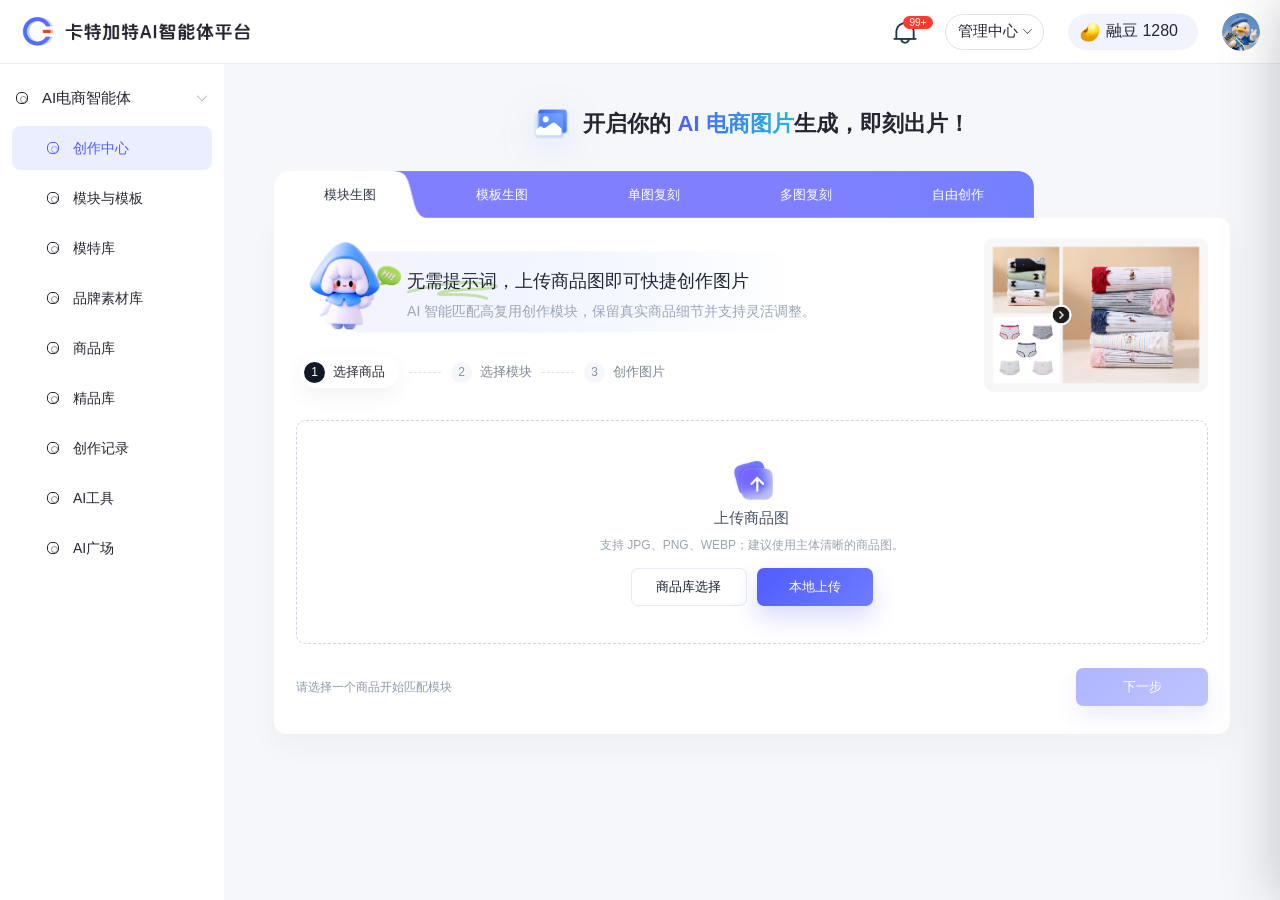
==== design-output/ai-ecommerce-product-library-v3/index.html @ b75e00df "feat: refine ai ecommerce creation workflows" ====
<!DOCTYPE html>
<html lang="zh-CN">
<head>
  <meta charset="UTF-8" />
  <meta name="viewport" content="width=device-width, initial-scale=1.0" />
  <title>AI电商智能体 - 商品库原型</title>
  <link rel="stylesheet" href="styles.css?v=20260810-module-flow" />
</head>
<body>
  <header class="global-header">
    <div class="brand"><img class="brand-logo" src="assets/carter-ai-logo.png" alt="卡特加特 AI"></div>
    <div class="header-actions">
      <button class="notice" type="button" aria-label="通知"></button>
      <div class="header-pill">管理中心<span class="header-chevron"></span></div>
      <div class="credit-pill"><span class="credit-dot"></span>融豆 1280</div>
      <img class="avatar" src="assets/user-avatar.png" alt="">
    </div>
  </header>

  <div class="app-shell">
    <aside class="sidebar" aria-label="平台导航">
      <nav class="nav" id="nav">
        <button class="nav-group expanded" type="button" data-nav-group="ecommerce"><span class="nav-icon"></span>AI电商智能体<span class="nav-arrow"></span></button>
        <button class="nav-leaf plain active" type="button" data-single-menu="创作中心"><span class="nav-icon"></span>创作中心</button>
        <button class="nav-leaf plain" type="button" data-single-menu="模块与模板"><span class="nav-icon"></span>模块与模板</button>
        <button class="nav-leaf plain" type="button" data-single-menu="模特库"><span class="nav-icon"></span>模特库</button>
        <button class="nav-leaf plain" type="button" data-single-menu="素材库"><span class="nav-icon"></span>品牌素材库</button>
        <button class="nav-leaf plain" type="button" data-single-menu="商品库"><span class="nav-icon"></span>商品库</button>
        <button class="nav-leaf plain" type="button" data-single-menu="精品库"><span class="nav-icon"></span>精品库</button>
        <button class="nav-leaf plain" type="button" data-single-menu="创作记录"><span class="nav-icon"></span>创作记录</button>
        <button class="nav-leaf plain" type="button" data-single-menu="AI工具"><span class="nav-icon"></span>AI工具</button>
        <button class="nav-leaf plain" type="button" data-single-menu="AI广场"><span class="nav-icon"></span>AI广场</button>
        </nav>
      </aside>

    <main class="main workspace">
      <section class="workspace-page active" data-page="creation-plaza">
        <section class="creation-plaza-surface">
          <div class="creation-topline">
            <div class="creation-slogan-wrap">
              <img src="assets/creation-composer-visual.png" alt="">
              <div class="creation-slogan">开启你的 <span class="creation-slogan-gradient">AI 电商图片</span>生成，即刻出片！</div>
            </div>
          </div>

          <section class="creation-project-composer">
            <div class="creation-mode-tabs-row">
              <div class="creation-mode-tabs" role="tablist" aria-label="创作方式" data-active-entry="module">
                <button class="is-active" type="button" role="tab" aria-selected="true" data-creation-entry="module">
                  <strong>模块生图</strong><small>调用可复用模块</small>
                </button>
                <button type="button" role="tab" aria-selected="false" data-creation-entry="template">
                  <strong>模板生图</strong><small>套用图文模板</small>
                </button>
                <button type="button" role="tab" aria-selected="false" data-creation-entry="single-replica">
                  <strong>单图复刻</strong><small>复刻一张参考图</small>
                </button>
                <button type="button" role="tab" aria-selected="false" data-creation-entry="multi-replica">
                  <strong>多图复刻</strong><small>复刻整套参考图</small>
                </button>
                <button type="button" role="tab" aria-selected="false" data-creation-entry="free">
                  <strong>自由创作</strong><small>从商品卖点和创意开始</small>
                </button>
              </div>
            </div>
            <section class="creation-module-start" data-creation-module-start>
              <div class="creation-module-start-intro">
                <div>
                  <section class="creation-module-start-benefit" aria-label="模块生图优势">
                    <img class="creation-module-start-benefit-background" src="assets/module-start-benefit-background.png" alt="">
                    <div class="creation-module-start-benefit-copy">
                      <h2>无需提示词，上传商品图即可快捷创作图片</h2>
                      <img class="creation-module-start-benefit-underline" src="assets/module-start-benefit-underline.png" alt="">
                      <p>AI 智能匹配高复用创作模块，保留真实商品细节并支持灵活调整。</p>
                    </div>
                  </section>
                  <ol aria-label="模块生图流程"><li class="is-current"><i>1</i>选择商品</li><li><i>2</i>选择模块</li><li><i>3</i>创作图片</li></ol>
                </div>
                <img class="creation-module-start-preview" src="assets/module-start-match-example.png" alt="模块生图示意">
              </div>
              <div class="creation-module-start-panel">
                <div class="creation-module-start-dropzone" data-module-start-dropzone>
                  <div class="creation-module-start-empty" data-module-start-empty>
                    <img class="creation-module-start-upload-icon" src="assets/module-product-upload-match-icon.png" alt=""><strong>上传商品图</strong><small>支持 JPG、PNG、WEBP；建议使用主体清晰的商品图。</small>
                    <div><button class="btn ghost" type="button" data-module-start-library>商品库选择</button><button class="btn primary" type="button" data-module-start-local>本地上传</button></div>
                    <input type="file" accept="image/*" data-module-start-file multiple hidden>
                  </div>
                  <div class="creation-module-start-selected" data-module-start-selected hidden></div>
                </div>
                <div class="creation-module-start-footer"><span data-module-start-tip>请选择一个商品开始匹配模块</span><button class="btn primary" type="button" data-module-start-next disabled>下一步</button></div>
              </div>
            </section>
            <section class="creation-module-start creation-template-start" data-creation-template-start hidden>
              <div class="creation-module-start-intro">
                <div>
                  <section class="creation-module-start-benefit" aria-label="模板生图说明">
                    <img class="creation-module-start-benefit-background" src="assets/module-start-benefit-background.png" alt="">
                    <div class="creation-module-start-benefit-copy">
                      <h2>上传商品图，AI 为你推荐匹配的套图模板</h2>
                      <img class="creation-module-start-benefit-underline" src="assets/module-start-benefit-underline.png" alt="">
                      <p>识别商品类目与素材情况，从适用模板中选择一套开始创作。</p>
                    </div>
                  </section>
                  <ol aria-label="模板生图流程"><li class="is-current"><i>1</i>上传商品图</li><li><i>2</i>选择模板</li><li><i>3</i>完善并生成</li></ol>
                </div>
                <img class="creation-module-start-preview" src="assets/module-start-match-example.png" alt="模板生图示意">
              </div>
              <div class="creation-module-start-panel">
                <div class="creation-module-start-dropzone" data-template-start-dropzone>
                  <div class="creation-module-start-empty" data-template-start-empty>
                    <img class="creation-module-start-upload-icon" src="assets/module-product-upload-match-icon.png" alt=""><strong>上传商品图</strong><small>支持 JPG、PNG、WEBP；上传后将展示 4 个优先推荐模板。</small>
                    <div><button class="btn ghost" type="button" data-template-start-library>商品库选择</button><button class="btn primary" type="button" data-template-start-local>本地上传</button></div>
                    <input type="file" accept="image/*" data-template-start-file multiple hidden>
                  </div>
                  <div class="creation-module-start-selected" data-template-start-selected hidden></div>
                </div>
                <div class="creation-module-start-footer"><span data-template-start-tip>请选择一个商品开始匹配模板</span><button class="btn primary" type="button" data-template-start-next disabled>下一步</button></div>
              </div>
            </section>
            <section class="creation-module-start creation-suite-replica-start" data-creation-suite-replica-start hidden>
              <div class="creation-module-start-intro">
                <div>
                  <section class="creation-module-start-benefit" aria-label="多图复刻说明">
                    <img class="creation-module-start-benefit-background" src="assets/module-start-benefit-background.png" alt="">
                    <div class="creation-module-start-benefit-copy">
                      <h2>上传商品图，选择参考方式后进入多图复刻详情页</h2>
                      <img class="creation-module-start-benefit-underline" src="assets/module-start-benefit-underline.png" alt="">
                      <p>先上传多张商品图，再通过上传参考、淘宝链接解析或模板选择确定复刻结构。</p>
                    </div>
                  </section>
                  <ol aria-label="多图复刻流程" data-suite-start-progress><li class="is-current" data-suite-start-progress-item="product"><i>1</i>上传商品图</li><li data-suite-start-progress-item="reference"><i>2</i>选择参考模板</li><li data-suite-start-progress-item="detail"><i>3</i>多图复刻详情页</li></ol>
                </div>
                <img class="creation-module-start-preview" src="assets/module-start-match-example.png" alt="多图复刻示意">
              </div>
              <div class="creation-module-start-panel">
                <div class="suite-start-stage is-active" data-suite-start-stage="product">
                  <div class="creation-module-start-dropzone" data-suite-start-dropzone>
                    <div class="creation-module-start-empty" data-suite-start-empty>
                      <img class="creation-module-start-upload-icon" src="assets/module-product-upload-match-icon.png" alt=""><strong>上传商品图</strong><small>支持 JPG、PNG、WEBP；建议使用主体清晰的商品图，可一次上传多张。</small>
                      <div><button class="btn ghost" type="button" data-suite-start-library>商品库选择</button><button class="btn primary" type="button" data-suite-start-local>本地上传</button></div>
                      <input type="file" accept="image/*" data-suite-start-file multiple hidden>
                    </div>
                    <div class="creation-module-start-selected" data-suite-start-selected hidden></div>
                  </div>
                  <div class="creation-module-start-footer"><span data-suite-start-tip>请选择一个或多个商品图开始复刻</span><button class="btn primary" type="button" data-suite-start-next disabled>下一步</button></div>
                </div>
                <section class="suite-start-stage suite-start-reference-panel" data-suite-start-stage="reference" data-suite-start-reference-panel hidden>
                  <div class="suite-start-reference-product" data-suite-start-reference-product></div>
                  <div class="suite-start-reference-title"><h2>选择参考图片/模板</h2></div>
                  <div class="suite-reference-shell suite-start-reference-shell">
                    <div class="suite-reference-tabs">
                      <button class="is-active" type="button" data-suite-start-reference-mode="template">参考模板</button>
                      <button type="button" data-suite-start-reference-mode="multi">上传多图</button>
                      <button type="button" data-suite-start-reference-mode="link">淘宝链接</button>
                    </div>
                    <div class="suite-start-reference-content is-active" data-suite-start-reference-panel-mode="template">
                      <p>从推荐模板中选择一个参考结构，也可以查看完整模板库。</p>
                      <div class="suite-start-template-grid" data-suite-start-reference-templates></div>
                      <div class="suite-start-view-all-wrap"><button class="module-flow-text-button" type="button" data-suite-start-show-all>查看全部模板</button></div>
                    </div>
                    <div class="suite-start-reference-content" data-suite-start-reference-panel-mode="multi">
                      <p>上传单张或多张商详参考图，系统将自动拆解模块结构与页面样式。</p>
                      <button class="suite-reference-upload-box" type="button" data-suite-start-reference-upload><img src="assets/suite-reference-upload-icon.png" alt=""><strong>上传多图参考</strong><small>支持 JPG、PNG、WEBP；建议使用主体清晰的商品图。</small></button>
                      <input type="file" accept="image/*" data-suite-start-reference-file multiple hidden>
                      <div class="suite-start-reference-preview" data-suite-start-reference-preview></div>
                    </div>
                    <div class="suite-start-reference-content" data-suite-start-reference-panel-mode="link">
                      <p>粘贴淘宝商品详情链接，解析后生成可复刻的参考结构。</p>
                      <label class="suite-reference-link"><input type="url" placeholder="粘贴淘宝商品详情链接" data-suite-start-link-input><button type="button" data-suite-start-parse-link>解析链接 <em>10</em><img src="assets/creation-rongdou-icon.png" alt="融豆"></button></label>
                      <div class="suite-start-reference-preview" data-suite-start-link-preview></div>
                    </div>
                  </div>
                  <div class="suite-start-reference-actions">
                    <button type="button" data-suite-start-prev>返回上一步</button>
                    <button class="is-primary" type="button" data-suite-start-reference-next disabled>下一步</button>
                  </div>
                </section>
              </div>
            </section>
            <section class="single-replica-start" data-single-replica-start hidden>
              <div class="creation-module-start-intro single-replica-head">
                <div>
                  <section class="creation-module-start-benefit" aria-label="单图复刻说明">
                    <img class="creation-module-start-benefit-background" src="assets/module-start-benefit-background.png" alt="">
                    <div class="creation-module-start-benefit-copy">
                      <h2>上传商品与参考图，快捷复刻同款商品图</h2>
                      <img class="creation-module-start-benefit-underline" src="assets/module-start-benefit-underline.png" alt="">
                      <p>参考图复刻构图、场景和光影，商品图保留主体、颜色与材质细节。</p>
                    </div>
                  </section>
                  <ol aria-label="单图复刻步骤" class="single-replica-stepper">
                    <li class="is-current" data-single-replica-step="1"><i>1</i>选择商品</li>
                    <li data-single-replica-step="2"><i>2</i>参考图、需求与设置</li>
                  </ol>
                </div>
                <img class="creation-module-start-preview" src="assets/module-start-match-example.png" alt="单图复刻示意">
              </div>

              <section class="single-replica-panel is-active" data-single-replica-panel="1">
                <h3 class="single-replica-category-title">商品分类</h3>
                <div class="single-replica-category-list" data-single-replica-category-list>
                  <button class="is-active" type="button" data-single-replica-category="文胸">文胸</button>
                  <button type="button" data-single-replica-category="内裤">内裤</button>
                  <button type="button" data-single-replica-category="服装">服装</button>
                  <button type="button" data-single-replica-category="童装">童装</button>
                  <button type="button" data-single-replica-category="鞋子">鞋子</button>
                  <button type="button" data-single-replica-category="箱包">箱包</button>
                  <button type="button" data-single-replica-category="帽子">帽子</button>
                  <button type="button" data-single-replica-category="配饰">配饰</button>
                  <button type="button" data-single-replica-category="其他">其他</button>
                </div>
                <div class="single-replica-upload-zone" data-single-replica-product-zone>
                  <div class="single-replica-upload-empty" data-single-replica-product-empty>
                    <img src="assets/module-product-upload-match-icon.png" alt="">
                    <strong>上传商品图</strong><small>支持 JPG、PNG、WEBP；建议上传主体清晰、颜色准确的商品图。</small>
                    <div><button class="btn ghost" type="button" data-single-replica-product-library>从商品库选择</button><button class="btn primary" type="button" data-single-replica-product-local>本地上传</button></div>
                    <input type="file" accept="image/*" data-single-replica-product-file multiple hidden>
                  </div>
                  <div class="single-replica-upload-selected" data-single-replica-product-selected hidden></div>
                </div>
                <footer class="single-replica-footer"><span data-single-replica-step-tip>请先选择商品分类并上传商品图</span><button class="btn primary" type="button" data-single-replica-next="1" disabled>下一步：添加参考图</button></footer>
              </section>

              <section class="single-replica-panel" data-single-replica-panel="2" hidden>
                <div class="single-replica-source-summary" data-single-replica-product-summary></div>
                <div class="single-replica-reference-zone" data-single-replica-reference-zone>
                  <div class="single-replica-upload-empty" data-single-replica-reference-empty>
                    <img src="assets/creation-reference-upload-icon.png" alt="">
                    <strong>上传参考图</strong><small>用于复刻构图、场景、光影和视觉氛围。</small>
                    <div><button class="btn ghost" type="button" data-single-replica-reference-library>从精品库选择</button><button class="btn primary" type="button" data-single-replica-reference-local>本地上传</button></div>
                    <input type="file" accept="image/*" data-single-replica-reference-file hidden>
                  </div>
                  <div class="single-replica-reference-selected" data-single-replica-reference-selected hidden></div>
                </div>
                <label class="single-replica-prompt"><span>需求描述 <em>非必填</em><small>温馨提示：复刻的时候，除了修改背景、光影效果等，不需要额外写提示词</small></span><textarea rows="4" maxlength="500" data-single-replica-prompt placeholder="例如：保留人物姿势与构图，背景改为奶油白；保持商品主体、颜色和材质细节不变。"></textarea></label>
                <div class="single-replica-setting-grid">
                  <section><h4>图片比例 <span>（保持与参考图的比例一致）</span></h4><select data-single-replica-ratio-options aria-label="图片比例"><option value="1:1">1:1</option><option value="2:3">2:3</option><option value="3:2">3:2</option><option value="3:4" selected>3:4</option><option value="4:3">4:3</option><option value="4:5">4:5</option><option value="5:4">5:4</option><option value="9:16">9:16</option><option value="16:9">16:9</option><option value="21:9">21:9</option></select></section>
                  <section><h4>分辨率</h4><select data-single-replica-resolution-options aria-label="分辨率"><option value="1K">1K</option><option value="2K" selected>2K（推荐）</option><option value="4K">4K</option></select></section>
                  <section><h4>生图模型</h4><select data-single-replica-model-options aria-label="生图模型"><option value="专业版" selected>专业版</option><option value="基础版">基础版</option><option value="通用版">通用版</option></select></section>
                  <section><h4>图片数量</h4><select data-single-replica-count-options aria-label="图片数量"><option value="1张" selected>1张</option><option value="2张">2张</option><option value="3张">3张</option><option value="4张">4张</option></select></section>
                </div>
                <footer class="single-replica-footer"><span data-single-replica-reference-tip>请上传一张参考图</span><div class="single-replica-footer-actions"><button class="btn ghost" type="button" data-single-replica-back="1">上一步</button><button class="btn primary" type="button" data-single-replica-generate disabled>开始复刻 <b>10</b><img src="assets/creation-rongdou-icon.png" alt="融豆"></button></div></footer>
              </section>
            </section>
            <div class="creation-prompt-shell">
              <textarea data-creation-prompt maxlength="500" placeholder="描述商品、场景与视觉风格，AI 将结合商品图生成图片，例如：自然光卧室场景的文胸模特主图，突出蕾丝杯面与舒适承托。"></textarea>
              <div class="creation-composer-bottom">
                <div class="composer-toolbar">
                <button class="composer-attach-btn" type="button" data-creation-upload="product">
                  <span class="creation-tool-icon product"></span>
                  <i class="creation-upload-required" data-creation-upload-required="product" aria-hidden="true" hidden>*</i>
                  <strong data-creation-upload-copy="product">上传商品图</strong>
                </button>
                <button class="composer-attach-btn" type="button" data-creation-upload="reference">
                  <span class="creation-tool-icon reference"></span>
                  <i class="creation-upload-required" data-creation-upload-required="reference" aria-hidden="true" hidden>*</i>
                  <strong data-creation-upload-copy="reference">上传参考图</strong>
                </button>
                <button class="composer-param-summary" type="button" data-param-open>
                  <span data-ratio-label>3:4</span>
                  <i></i>
                  <span data-resolution-label>2K</span>
                  <i></i>
                  <span data-generation-model-label>专业版</span>
                  <i></i>
                  <span data-image-count-label>1张</span>
                </button>
              </div>
              <div class="composer-actions">
                <button class="btn primary creation-generate" type="button" data-creation-generate>
                  <img class="creation-send-icon" src="assets/creation-send-icon.png" alt="">
                  <span>生成图片</span>
                  <strong data-creation-cost>0</strong>
                  <img class="creation-rongdou-icon" src="assets/creation-rongdou-icon.png" alt="">
                </button>
              </div>
              </div>
            </div>
          </section>

          <section class="plaza-resources" data-inspiration-resources>
          <div class="resource-filter-stack">
            <div class="inspiration-primary-filter-row">
              <div class="resource-filter resource-filter-primary" data-resource-filter="type" aria-label="资源类型筛选">
                <button class="is-active" type="button" data-filter="all">全部</button>
                <button type="button" data-filter="module">模块</button>
                <button type="button" data-filter="suite">套图方案</button>
                <button type="button" data-filter="model">模特</button>
                <button type="button" data-filter="text">文字素材</button>
              </div>
            </div>
            <div class="inspiration-secondary-filter-row">
              <div class="resource-filter resource-filter-secondary" data-resource-filter="price" aria-label="价格筛选">
                <button class="is-active" type="button" data-filter="all">全部</button>
                <button type="button" data-filter="paid">付费</button>
                <button type="button" data-filter="free">免费</button>
              </div>
              <label class="inspiration-search">
                <span class="search-icon"></span>
                <input type="search" placeholder="搜索图片名称 / 商品类目 / 标签" data-inspiration-search>
              </label>
            </div>
          </div>
          <div class="resource-grid" data-resource-grid>
            <article class="resource-card" data-resource-card data-tags="官方推荐 单图案例 套图模板 模特 素材模块" data-type="模板" data-title="第二层肌肤裸感无痕" data-category="文胸" data-source="官方" data-price="免费" data-usage="12,430" data-fit="文胸、内衣套图、详情页" data-prompt="生成第二层肌肤感的文胸详情图，轻薄裸感、自然肤色、柔和布景，突出点胶贴合和无痕舒适。">
              <div class="resource-cover blue">
                <img src="assets/creation-cover-608.jpg" alt="">
                <img class="resource-featured-badge" src="assets/creation-featured-badge.png" alt="精选">
                <span class="resource-badge category">单图</span>
                <h3 class="resource-card-title">第二层肌肤裸感无痕</h3>
                <div class="resource-hover-actions">
                  <button type="button" data-resource-use>购买</button>
                  <button type="button" data-resource-preview>查看</button>
                </div>
              </div>
            </article>
            <article class="resource-card" data-resource-card data-tags="官方推荐 单图案例 套图模板 模特 素材模块" data-type="套图模板" data-title="阶梯智能扣五档稳提拉" data-category="文胸" data-source="官方" data-price="18 融豆" data-usage="5,821" data-fit="文胸、内衣套图、卖点图" data-prompt="生成文胸五档智能扣详情图，明亮窗帘背景，展示肩带调节和稳定提拉卖点，整体干净高级。">
              <div class="resource-cover purple">
                <img src="assets/creation-cover-610.jpg" alt="">
                <img class="resource-featured-badge" src="assets/creation-featured-badge.png" alt="精选">
                <span class="resource-badge category">套图</span>
                <h3 class="resource-card-title">阶梯智能扣五档稳提拉</h3>
                <div class="resource-hover-actions">
                  <button type="button" data-resource-use>购买</button>
                  <button type="button" data-resource-preview>查看</button>
                </div>
              </div>
            </article>
            <article class="resource-card" data-resource-card data-tags="用户上架 单图案例 套图模板 模特 素材模块" data-type="模特" data-title="高弹不紧勒收遮副乳" data-category="文胸" data-source="用户上架" data-price="8 融豆" data-usage="8,906" data-fit="文胸、模特图、详情页" data-prompt="生成高弹不紧勒文胸模特图，白色西装外搭，突出半包围提拉和侧比收副乳效果。">
              <div class="resource-cover green">
                <img src="assets/creation-cover-616.jpg" alt="">
                <img class="resource-featured-badge" src="assets/creation-featured-badge.png" alt="精选">
                <span class="resource-badge category">模特</span>
                <h3 class="resource-card-title">高弹不紧勒收遮副乳</h3>
                <div class="resource-hover-actions">
                  <button type="button" data-resource-use>购买</button>
                  <button type="button" data-resource-preview>查看</button>
                </div>
              </div>
            </article>
            <article class="resource-card" data-resource-card data-tags="官方推荐 单图案例 套图模板 模特 素材模块" data-type="素材模块" data-title="提拉黑科技调胸型" data-category="文胸" data-source="官方" data-price="免费" data-usage="2,196" data-fit="文胸、卖点图、详情页" data-prompt="生成提拉黑科技文胸卖点图，浅色窗帘背景，标注四重功能设计，突出稳提大胸舒适显小。">
              <div class="resource-cover rose">
                <img src="assets/creation-cover-606.jpg" alt="">
                <img class="resource-featured-badge" src="assets/creation-featured-badge.png" alt="精选">
                <span class="resource-badge category">文字</span>
                <h3 class="resource-card-title">提拉黑科技调胸型</h3>
                <div class="resource-hover-actions">
                  <button type="button" data-resource-use>购买</button>
                  <button type="button" data-resource-preview>查看</button>
                </div>
              </div>
            </article>
            <article class="resource-card" data-resource-card data-tags="用户上架 套图模板 模特 素材模块" data-type="套图模板" data-title="大胸稳提拉详情套图" data-category="文胸" data-source="用户上架" data-price="18 融豆" data-usage="3,428" data-fit="文胸、详情套图、主图" data-prompt="生成大胸稳提拉文胸详情套图，白色自然光场景，突出五档智能扣、轻薄承托和都市丽人风格。">
              <div class="resource-cover rose">
                <img src="assets/creation-cover-602.jpg" alt="">
                <img class="resource-featured-badge" src="assets/creation-featured-badge.png" alt="精选">
                <span class="resource-badge category">套图</span>
                <h3 class="resource-card-title">大胸稳提拉详情套图</h3>
                <div class="resource-hover-actions">
                  <button type="button" data-resource-use>购买</button>
                  <button type="button" data-resource-preview>查看</button>
                </div>
              </div>
            </article>
            <article class="resource-card" data-resource-card data-tags="官方推荐 单图案例 套图模板 模特" data-type="单图案例" data-title="裸感文胸卖点单图" data-category="文胸" data-source="官方" data-price="免费" data-usage="6,284" data-fit="文胸、主图、卖点图" data-prompt="生成裸感文胸电商单图，浅色柔光背景，突出轻薄、无痕和贴合肌肤的穿着卖点。">
              <div class="resource-cover blue">
                <img src="assets/creation-cover-608.jpg" alt="">
                <img class="resource-featured-badge" src="assets/creation-featured-badge.png" alt="精选">
                <span class="resource-badge category">单图</span>
                <h3 class="resource-card-title">裸感文胸卖点单图</h3>
                <div class="resource-hover-actions">
                  <button type="button" data-resource-use>购买</button>
                  <button type="button" data-resource-preview>查看</button>
                </div>
              </div>
            </article>
            <article class="resource-card" data-resource-card data-tags="用户上架 单图案例 套图模板 素材模块" data-type="单图案例" data-title="智能扣提拉卖点单图" data-category="文胸" data-source="用户上架" data-price="8 融豆" data-usage="4,762" data-fit="文胸、卖点图、详情页" data-prompt="生成智能扣文胸卖点单图，白色窗帘背景，展示肩带调节和稳定提拉效果，画面简洁清晰。">
              <div class="resource-cover purple">
                <img src="assets/creation-cover-610.jpg" alt="">
                <img class="resource-featured-badge" src="assets/creation-featured-badge.png" alt="精选">
                <span class="resource-badge category">单图</span>
                <h3 class="resource-card-title">智能扣提拉卖点单图</h3>
                <div class="resource-hover-actions">
                  <button type="button" data-resource-use>购买</button>
                  <button type="button" data-resource-preview>查看</button>
                </div>
              </div>
            </article>
            <article class="resource-card" data-resource-card data-tags="官方推荐 单图案例 模特 素材模块" data-type="单图案例" data-title="高弹舒适模特单图" data-category="文胸" data-source="官方" data-price="免费" data-usage="3,908" data-fit="文胸、模特图、主图" data-prompt="生成高弹舒适文胸模特单图，明亮自然光环境，突出柔软支撑和舒适包裹感。">
              <div class="resource-cover green">
                <img src="assets/creation-cover-616.jpg" alt="">
                <img class="resource-featured-badge" src="assets/creation-featured-badge.png" alt="精选">
                <span class="resource-badge category">单图</span>
                <h3 class="resource-card-title">高弹舒适模特单图</h3>
                <div class="resource-hover-actions">
                  <button type="button" data-resource-use>购买</button>
                  <button type="button" data-resource-preview>查看</button>
                </div>
              </div>
            </article>
            <article class="resource-card" data-resource-card data-tags="用户上架 单图案例 套图模板 模特 素材模块" data-type="单图案例" data-title="稳提显小功能单图" data-category="文胸" data-source="用户上架" data-price="10 融豆" data-usage="2,516" data-fit="文胸、功能图、详情页" data-prompt="生成稳提显小文胸功能单图，干净浅色背景，突出多重结构设计和舒适承托效果。">
              <div class="resource-cover rose">
                <img src="assets/creation-cover-606.jpg" alt="">
                <img class="resource-featured-badge" src="assets/creation-featured-badge.png" alt="精选">
                <span class="resource-badge category">单图</span>
                <h3 class="resource-card-title">稳提显小功能单图</h3>
                <div class="resource-hover-actions">
                  <button type="button" data-resource-use>购买</button>
                  <button type="button" data-resource-preview>查看</button>
                </div>
              </div>
            </article>
          </div>
          </section>
        </section>
      </section>

      <section class="workspace-page" data-page="ai-tools">
        <section class="ai-tools-page">
          <header class="ai-tools-head">
            <div>
              <h2>AI工具</h2>
            </div>
          </header>
          <div class="creation-quick-grid ai-tools-grid">
            <button class="creation-quick-card outpaint" type="button" data-ai-tool="outpaint">
              <span class="creation-quick-cover"><img src="assets/ai-tool-cover-outpaint.png" alt=""></span>
              <span class="creation-quick-icon" aria-hidden="true">↗</span>
              <span class="creation-quick-copy"><strong>智能扩图</strong><small>智能扩展图片画面与构图</small></span>
              <span class="creation-quick-enter" aria-hidden="true">进入工具 <b>→</b></span>
            </button>
            <button class="creation-quick-card retouch" type="button" data-ai-tool="white-background">
              <span class="creation-quick-cover"><img src="assets/ai-tool-cover-white-background.png" alt=""></span>
              <span class="creation-quick-icon" aria-hidden="true">✦</span>
              <span class="creation-quick-copy"><strong>批量转白底图</strong><small>拍摄图一键转为电商白底图</small></span>
              <span class="creation-quick-enter" aria-hidden="true">进入工具 <b>→</b></span>
            </button>
            <button class="creation-quick-card underwear" type="button" data-ai-tool="underwear">
              <span class="creation-quick-cover"><img src="assets/ai-tool-cover-underwear.png" alt=""></span>
              <span class="creation-quick-icon" aria-hidden="true">◒</span>
              <span class="creation-quick-copy"><strong>模特换内衣</strong><small>商品图配细节图，批量生成自然上身效果</small></span>
              <span class="creation-quick-enter" aria-hidden="true">进入工具 <b>→</b></span>
            </button>
          </div>
        </section>
      </section>

      <section class="workspace-page" data-page="inspiration-plaza">
        <section class="inspiration-plaza-page" data-inspiration-plaza>
          <div class="inspiration-title-row">
            <h2>AI图片广场</h2>
          </div>
        </section>
      </section>

      <section class="workspace-page" data-page="module-image-create">
        <section class="module-image-page" data-module-image-page>
          <header class="module-image-head">
            <div class="module-image-head-left">
              <button class="module-image-back" type="button" data-module-image-back>返回</button>
              <div>
                <h1 data-module-image-title>创建图生图模块</h1>
              </div>
            </div>
            <div class="module-image-flow-steps" data-module-image-flow-steps hidden>
              <nav class="module-flow-stepper" aria-label="模块生图步骤">
                <button class="is-complete" type="button" data-module-image-flow-step="1"><i>1</i><span>选择商品</span></button>
                <b></b>
                <button class="is-complete" type="button" data-module-image-flow-step="2"><i>2</i><span>选择模块</span></button>
                <b></b>
                <button class="is-active" type="button" data-module-image-flow-step="3"><i>3</i><span>创作图片</span></button>
              </nav>
            </div>
            <div class="module-image-head-actions">
              <button class="module-task-trigger" type="button" data-module-task-drawer aria-expanded="false">任务记录 <b data-module-task-count>0</b></button>
            </div>
          </header>

          <div class="module-image-layout">
            <aside class="module-config-rail">
              <section class="module-config-section module-source-section module-reuse-only" data-module-source-section>
                <div class="module-section-title static"><span>已选模块</span></div>
                <div class="module-source-card">
                  <button class="module-source-preview" type="button" data-module-source-preview aria-label="预览已选模块">
                    <img src="assets/creation-cover-616.jpg" alt="模块参考图" data-module-source-image>
                  </button>
                  <div><strong data-module-source-name>冰丝内裤自然光主图</strong></div>
                </div>
                <div class="module-source-reference-option">
                  <label>
                    <input type="checkbox" data-module-source-reference-toggle checked>
                    <span>调用本图片作为本次创作参考图</span>
                  </label>
                  <p>提示：若包含敏感信息，建议不选，以增加生成成功率。</p>
                </div>
              </section>

              <section class="module-config-section module-reverse-section" data-module-reverse-section>
                <button class="module-section-title module-reverse-toggle" type="button" data-module-reverse-toggle aria-expanded="false">
                  <span><i class="module-magic-mark">✦</i><strong>AI 提示词反推</strong></span>
                  <small>可选</small>
                  <b></b>
                </button>
                <div class="module-reverse-content" hidden>
                  <p class="module-section-note">上传图片后自动判断单图或多图解析，解析结果可回填到下方描述。</p>
                  <label class="module-analysis-dropzone">
                    <input type="file" accept="image/*" multiple data-module-analysis-input>
                    <span class="module-upload-symbol">＋</span>
                    <span>上传解析图片</span>
                    <small data-module-analysis-count>最多 6 张</small>
                  </label>
                  <div class="module-analysis-thumbs" data-module-analysis-thumbs></div>
                  <button class="module-analysis-submit" type="button" data-module-analysis-submit disabled>生成提示词分析 <em>1</em></button>
                  <div class="module-analysis-result" data-module-analysis-result hidden>
                    <span data-module-analysis-mode>单图解析</span>
                    <p>已提取商品质感、场景光线与画面氛围，并回填至描述区域。</p>
                  </div>
                </div>
              </section>

              <section class="module-config-section module-material-section" data-module-material-section>
                <div class="module-section-title module-material-title" data-module-material-static-title hidden><span data-module-material-title-static>所需素材</span></div>
                <button class="module-section-title module-material-toggle" type="button" data-module-material-toggle aria-expanded="true">
                  <span data-module-material-title>创作素材</span><small data-module-material-requirement>至少上传一项</small><b></b>
                </button>
                <div class="module-material-content" data-module-material-content>
                  <div class="module-material-grid" data-module-material-grid></div>
                </div>
              </section>

              <section class="module-config-section module-product-analysis-section module-reuse-only" data-module-product-analysis-section>
                <div class="module-section-title static"><span>解析产品</span><small data-module-product-analysis-state hidden></small></div>
                <button class="module-product-analysis-submit" type="button" data-module-product-analysis-submit disabled>解析产品 <em>1</em></button>
                <div class="module-product-analysis-result" data-module-product-analysis-result hidden>
                  <div class="module-product-analysis-result-head"><strong>解析结果</strong><span>可编辑</span></div>
                  <div class="module-product-analysis-list" data-module-product-analysis-list></div>
                  <div class="module-product-analysis-actions"><button type="button" data-module-product-analysis-add>确认替换</button><button type="button" data-module-product-analysis-copy>复制</button></div>
                </div>
              </section>

              <section class="module-config-section module-text-section module-product-description-section">
                <div class="module-section-title static"><span>产品描述</span></div>
                <label class="module-text-field">
                  <textarea rows="5" data-module-product-prompt placeholder="描述商品主体、卖点、材质或希望保留的细节"></textarea>
                  <span class="module-text-display" data-module-product-prompt-display></span>
                </label>
              </section>

              <section class="module-config-section module-text-section module-scene-description-section">
                <div class="module-section-title static"><span>场景描述</span></div>
                <label class="module-text-field">
                  <textarea rows="5" data-module-scene-prompt placeholder="描述场景、构图、光线、氛围和画面风格"></textarea>
                  <span class="module-text-display" data-module-scene-prompt-display></span>
                </label>
              </section>

              <section class="module-config-section module-setting-section">
                <div class="module-section-title static"><span>生成设置</span></div>
                <div class="module-setting-grid">
                  <label><span>图片比例</span><select data-module-ratio><option>1:1</option><option>2:3</option><option>3:2</option><option selected>3:4</option><option>4:3</option><option>4:5</option><option>5:4</option><option>9:16</option><option>16:9</option><option>21:9</option></select></label>
                  <label><span>分辨率</span><select data-module-resolution><option selected>2K</option><option>4K</option></select></label>
                  <label><span>生图模型</span><select data-module-model><option selected>专业版</option><option>基础版</option></select></label>
                  <label><span>图片数量</span><select data-module-count><option selected>1张</option><option>2张</option><option>3张</option><option>4张</option></select></label>
                </div>
              </section>

              <div class="module-generate-bar">
                <button class="module-generate-button" type="button" data-module-generate>
                  <img class="creation-send-icon" src="assets/creation-send-icon.png" alt="">
                  <span>创建图片</span>
                  <i><b>10</b><img src="assets/creation-rongdou-icon.png" alt="融豆"></i>
                </button>
              </div>
            </aside>

            <main class="module-asset-workspace">
              <div class="module-asset-head">
                <div>
                  <h2 data-module-asset-heading>候选资产</h2>
                  <div class="module-asset-state" data-module-asset-state>未生成</div>
                  <p data-module-asset-subtitle>补充描述和任意一类素材后，即可生成候选图片。</p>
                </div>
                <time class="module-asset-submit-time" data-module-submit-time hidden></time>
              </div>

              <section class="module-asset-empty" data-module-asset-empty>
                <div class="module-asset-empty-icon">✦</div>
                <h3>从一张好图开始，沉淀可复用的创作模块</h3>
                <p>AI 提示词反推是可选能力；你也可以直接上传素材并填写描述开始创作。</p>
              </section>

              <section class="module-candidate-zone" data-module-candidate-zone hidden>
                <div class="module-candidate-grid" data-module-candidate-grid></div>
              </section>
            </main>
          </div>

          <div class="module-task-mask" data-module-task-mask></div>
          <aside class="module-task-drawer" data-module-task-drawer-panel aria-hidden="true">
            <div class="module-task-drawer-head"><div><h2>任务记录</h2></div><button type="button" data-module-task-drawer-close aria-label="关闭任务记录"></button></div>
            <div class="module-task-list" data-module-task-list></div>
          </aside>
        </section>
      </section>

      <section class="workspace-page" data-page="module-generation-flow">
        <section class="module-flow-page" data-module-flow-page>
          <header class="module-flow-head">
            <div class="module-flow-head-left">
              <button class="module-image-back" type="button" data-module-flow-back>返回</button>
              <div><h1>模块生图</h1></div>
            </div>
            <div class="module-flow-head-meta">
              <nav class="module-flow-stepper" aria-label="模块生图步骤">
                <button class="is-active" type="button" data-module-flow-step="1"><i>1</i><span>选择商品</span></button>
                <b></b>
                <button type="button" data-module-flow-step="2"><i>2</i><span>选择模块</span></button>
                <b></b>
                <button type="button" data-module-flow-step="3"><i>3</i><span>创作图片</span></button>
              </nav>
            </div>
            <button class="module-flow-record" type="button" data-module-flow-record>生图记录</button>
          </header>

          <main class="module-flow-main">
            <section class="module-flow-stage is-active" data-module-flow-stage="1">
              <section class="creation-module-start module-flow-start-card" data-module-flow-start>
                <div class="creation-module-start-intro">
                  <div>
                    <section class="creation-module-start-benefit" aria-label="模块生图优势">
                      <img class="creation-module-start-benefit-background" src="assets/module-start-benefit-background.png" alt="">
                      <div class="creation-module-start-benefit-copy">
                        <h2>无需提示词，上传商品图即可快捷创作图片</h2>
                        <img class="creation-module-start-benefit-underline" src="assets/module-start-benefit-underline.png" alt="">
                        <p>AI 智能匹配高复用创作模块，保留真实商品细节并支持灵活调整。</p>
                      </div>
                    </section>
                    <ol aria-label="模块生图流程"><li class="is-current"><i>1</i>选择商品</li><li><i>2</i>选择模块</li><li><i>3</i>创作图片</li></ol>
                  </div>
                  <img class="creation-module-start-preview" src="assets/module-start-match-example.png" alt="模块生图示意">
                </div>
                <div class="creation-module-start-panel">
                  <div class="creation-module-start-dropzone" data-module-flow-start-dropzone>
                    <div class="creation-module-start-empty" data-module-flow-start-empty>
                      <img class="creation-module-start-upload-icon" src="assets/module-product-upload-match-icon.png" alt=""><strong>上传商品图</strong><small>支持 JPG、PNG、WEBP；建议使用主体清晰的商品图。</small>
                      <div><button class="btn ghost" type="button" data-module-flow-start-library>商品库选择</button><button class="btn primary" type="button" data-module-flow-start-local>本地上传</button></div>
                    </div>
                    <div class="creation-module-start-selected" data-module-flow-start-selected hidden></div>
                  </div>
                </div>
              </section>
              <input type="file" accept="image/*" data-module-flow-file multiple hidden>
            </section>

            <section class="module-flow-stage" data-module-flow-stage="2" hidden>
              <section class="module-flow-selected-product-area" data-module-flow-product-area hidden>
                <div><span>已选商品图</span></div>
                <button type="button" data-module-flow-product-preview aria-label="预览已选商品">
                  <img src="" alt="已选商品" data-module-flow-product-thumb>
                </button>
              </section>
              <section class="module-flow-panel module-flow-module-panel">
                <div class="module-flow-panel-head"><div><h2 data-module-flow-module-heading>推荐模块</h2></div></div>
                <div class="module-flow-module-grid" data-module-flow-module-grid></div>
                <div class="module-flow-view-all-wrap"><button class="module-flow-text-button" type="button" data-module-flow-show-all>查看全部模块</button></div>
              </section>
            </section>

          </main>

          <footer class="module-flow-footer">
            <span data-module-flow-selection-tip>请选择一个商品开始匹配模块</span>
            <button class="btn ghost" type="button" data-module-flow-previous hidden>上一步</button>
            <button class="btn primary" type="button" data-module-flow-next disabled>下一步</button>
          </footer>
          <div class="module-flow-template-mask" data-module-flow-template-mask></div>
          <aside class="module-flow-template-drawer" data-module-flow-template-drawer aria-hidden="true">
            <button class="module-flow-template-close" type="button" data-module-flow-template-close aria-label="关闭全部模块">×</button>
            <div class="module-flow-template-drawer-head">
              <div><h2>全部模块</h2></div>
            </div>
            <div class="module-flow-template-drawer-grid" data-module-flow-template-drawer-grid></div>
          </aside>
        </section>
      </section>

      <section class="workspace-page" data-page="template-generation-flow">
        <section class="module-flow-page template-flow-page" data-template-flow-page>
          <header class="module-flow-head">
            <div class="module-flow-head-left"><button class="module-image-back" type="button" data-template-flow-back>返回</button><div><h1>模板生图</h1></div></div>
            <div class="module-flow-head-meta">
              <nav class="module-flow-stepper" aria-label="模板生图步骤">
                <button class="is-complete" type="button" data-template-flow-step="1"><i>1</i><span>上传商品图</span></button><b></b>
                <button class="is-active" type="button" data-template-flow-step="2"><i>2</i><span>选择模板</span></button><b></b>
                <button type="button" data-template-flow-step="3"><i>3</i><span>生成参数</span></button>
              </nav>
            </div>
            <button class="module-flow-record" type="button" data-template-flow-record>生图记录</button>
          </header>
          <main class="module-flow-main">
            <section class="module-flow-selected-product-area" data-template-flow-product-area>
              <div><span>已上传商品图</span></div>
              <button type="button" data-template-flow-product-preview aria-label="预览已上传商品"><img src="" alt="已上传商品" data-template-flow-product-thumb></button>
            </section>
            <section class="module-flow-panel module-flow-module-panel">
              <div class="module-flow-panel-head"><div><h2>推荐模板</h2><p data-template-flow-copy>根据商品类目与已上传素材为你推荐</p></div></div>
              <div class="module-flow-module-grid" data-template-flow-template-grid></div>
              <div class="module-flow-view-all-wrap"><button class="module-flow-text-button" type="button" data-template-flow-show-all>查看全部模板</button></div>
            </section>
          </main>
          <footer class="module-flow-footer"><span data-template-flow-tip>请选择一个模板继续</span><button class="btn ghost" type="button" data-template-flow-previous>上一步</button><button class="btn primary" type="button" data-template-flow-next disabled>下一步</button></footer>
          <div class="module-flow-template-mask" data-template-flow-template-mask></div>
          <aside class="module-flow-template-drawer" data-template-flow-template-drawer aria-hidden="true">
            <button class="module-flow-template-close" type="button" data-template-flow-template-close aria-label="关闭全部模板">×</button>
            <div class="module-flow-template-drawer-head"><div><h2>全部模板</h2></div></div>
            <div class="module-flow-template-drawer-grid" data-template-flow-template-drawer-grid></div>
          </aside>
        </section>
      </section>

      <div class="prototype-modal module-image-preview-modal" data-module-image-preview-modal aria-hidden="true">
        <div class="module-image-preview-panel" role="dialog" aria-modal="true" aria-labelledby="module-image-preview-title">
          <div class="module-image-preview-head"><h2 id="module-image-preview-title" data-module-image-preview-title>素材图预览</h2><button type="button" data-modal-close aria-label="关闭预览">×</button></div>
          <div class="module-image-preview-stage"><img src="" alt="素材图预览" data-module-image-preview-image></div>
        </div>
      </div>

      <section class="workspace-page" data-page="module-static-create">
        <section class="module-static-page" data-module-static-page>
          <header class="module-static-head">
            <div class="module-static-head-left"><button class="module-image-back" type="button" data-module-static-back>返回</button><div><h1 data-module-static-title>创建固定图模块</h1><p>草稿已自动保存</p></div></div>
            <span class="module-image-type" data-module-static-type>固定图模块</span>
          </header>
          <div class="module-static-layout">
            <aside class="module-static-config">
              <section class="module-static-section" data-static-fixed-panel>
                <div class="module-section-title static"><span>固定图片</span><small>必填</small></div>
                <p class="module-section-note">保存后保持图片与版式不变，不支持替换商品、文案或价格字段。</p>
                <label class="static-image-upload" data-static-image-upload>
                  <input type="file" accept="image/*" data-static-image-input>
                  <span class="static-image-upload-empty"><i>＋</i><b>上传固定图片</b><small>支持 JPG、PNG、WebP</small></span>
                  <span class="static-image-upload-filled" hidden><img src="" alt="固定图预览" data-static-upload-thumb><b>更换图片</b></span>
                </label>
              </section>
              <section class="module-static-section" data-static-fixed-panel>
                <div class="module-section-title static"><span>模块信息</span><small>必填</small></div>
                <label class="module-text-field"><span>模块名称</span><input type="text" data-static-module-name placeholder="请输入模块名称"></label>
                <label class="module-text-field"><span>选择类目</span><select data-static-module-category><option value="">请选择类目</option><option value="服装">服装</option><option value="内裤">内裤</option><option value="皮带">皮带</option><option value="保暖内衣">保暖内衣</option><option value="鞋子">鞋子</option><option value="箱包">箱包</option><option value="帽子">帽子</option><option value="内衣">内衣</option></select></label>
              </section>
              <section class="module-static-section static-text-content" data-static-text-panel hidden>
                <div class="module-section-title static"><span>文字内容</span><small>必填</small></div>
                <label class="module-text-field"><span>示例文字</span><textarea rows="4" data-static-text-content placeholder="输入用于预览的文字内容">轻盈裸感&#10;自在呼吸</textarea></label>
                <p class="module-section-note">保存的是文字样式与排版规则，示例文字只用于预览。</p>
              </section>
              <section class="module-static-section static-text-style" data-static-text-panel hidden>
                <div class="module-section-title static"><span>文字样式</span></div>
                <div class="static-form-grid">
                  <label><span>字体</span><select data-static-font><option value="Source Han Sans">思源黑体</option><option value="Microsoft YaHei">微软雅黑</option><option value="serif">宋体</option></select></label>
                  <label><span>字重</span><select data-static-weight><option value="400">常规</option><option value="500">中等</option><option value="600">加粗</option></select></label>
                </div>
                <div class="static-style-row"><span>字号</span><div class="static-option-group" data-static-size><button type="button" data-static-size-value="28">S</button><button class="is-active" type="button" data-static-size-value="36">M</button><button type="button" data-static-size-value="48">L</button></div></div>
                <div class="static-style-row"><span>颜色</span><div class="static-color-options" data-static-color><button class="is-active" type="button" data-static-color-value="#2f3544" style="--swatch:#2f3544"></button><button type="button" data-static-color-value="#ffffff" style="--swatch:#ffffff"></button><button type="button" data-static-color-value="#5668f4" style="--swatch:#5668f4"></button><button type="button" data-static-color-value="#d76a94" style="--swatch:#d76a94"></button></div></div>
                <div class="static-style-row"><span>对齐</span><div class="static-option-group compact" data-static-align><button type="button" data-static-align-value="left">左</button><button class="is-active" type="button" data-static-align-value="center">中</button><button type="button" data-static-align-value="right">右</button></div></div>
              </section>
              <div class="module-generate-bar static-save-bar"><button class="module-generate-button" type="button" data-static-save-open><span data-static-save-label>保存固定图模块</span></button></div>
            </aside>
            <main class="module-static-preview-area">
              <div class="module-asset-head"><div><h2 data-static-preview-title>固定图预览</h2><p data-static-preview-copy>上传图片后可预览最终固定图资产。</p></div><div class="module-asset-state" data-static-preview-state>待配置</div></div>
              <section class="static-image-preview" data-static-fixed-preview>
                <div class="static-preview-empty" data-static-fixed-empty><span>▧</span><h3>上传一张固定图片</h3><p>它将作为不可替换的固定图模块保存。</p></div>
                <img src="" alt="固定图模块预览" data-static-fixed-preview-image hidden>
              </section>
              <section class="static-text-preview" data-static-text-preview hidden><div class="static-text-preview-canvas" data-static-text-canvas><p data-static-text-render>轻盈裸感<br>自在呼吸</p><span>文字样式预览</span></div></section>
              <section class="module-saved-asset static-saved-asset" data-static-saved-asset hidden><div class="module-saved-asset-copy"><span>模块资产</span><h3 data-static-saved-name>未命名模块</h3><p data-static-saved-copy>已保存为唯一当前版本，可在套图方案继续使用。</p></div><div class="module-saved-asset-actions"><button type="button" data-static-edit>继续编辑</button><button type="button" data-static-view-asset>查看模块资产</button></div></section>
            </main>
          </div>
        </section>
      </section>

      <section class="workspace-page" data-page="creation-detail">
        <section class="creation-detail-page">
          <div class="detail-page-head">
            <div class="detail-page-head-left">
              <button class="back-link" type="button" data-back-creation>返回</button>
              <div><h1 data-detail-page-title>自由创作</h1></div>
            </div>
            <button class="free-creation-task-trigger" type="button" data-free-creation-task-drawer aria-expanded="false">
              <span>创作记录</span><b data-free-creation-task-count>1</b>
            </button>
          </div>

          <div class="creation-detail-layout">
            <aside class="creation-params-panel">
              <section class="detail-param-card no-divider">
                <div class="detail-material-stack">
                  <article class="detail-material-card" data-detail-material-card="product">
                    <div class="detail-material-card-head">
                      <h4 data-detail-material-title="product">商品图</h4>
                      <button class="detail-material-remove" type="button" data-detail-remove="product" aria-label="删除商品图">×</button>
                    </div>
                    <button class="detail-material-trigger" type="button" data-detail-upload="product">
                      <span class="detail-material-empty"><i>＋</i><strong>上传商品图</strong></span>
                      <span class="detail-material-filled">
                        <img src="assets/product-cover-03.png" alt="商品图预览" data-detail-material-preview data-detail-image-preview="assets/product-cover-03.png" role="button" tabindex="0">
                      </span>
                    </button>
                  </article>
                  <article class="detail-material-card" data-detail-material-card="reference">
                    <div class="detail-material-card-head">
                      <h4 data-detail-material-title="reference">参考图</h4>
                      <button class="detail-material-remove" type="button" data-detail-remove="reference" aria-label="删除参考图">×</button>
                    </div>
                    <button class="detail-material-trigger" type="button" data-detail-upload="reference">
                      <span class="detail-material-empty"><i>＋</i><strong>上传参考图</strong></span>
                      <span class="detail-material-filled">
                        <img src="assets/creation-cover-608.jpg" alt="参考图预览" data-detail-material-preview data-detail-image-preview="assets/creation-cover-608.jpg" role="button" tabindex="0">
                      </span>
                    </button>
                  </article>
                </div>
              </section>

              <section class="detail-param-card no-divider">
                <label class="detail-field full">
                  <span>需求描述</span>
                  <textarea data-detail-prompt placeholder="描述你想生成的商品图，例如：浅色卧室场景，自然光，文胸模特图"></textarea>
                </label>
              </section>

              <section class="detail-param-card no-divider detail-generation-options">
                <div class="detail-param-row">
                  <label class="detail-field">
                    <span>图片比例</span>
                    <select data-detail-ratio>
                      <option>1:1</option>
                      <option>2:3</option>
                      <option>3:2</option>
                      <option selected>3:4</option>
                      <option>4:3</option>
                      <option>4:5</option>
                      <option>5:4</option>
                      <option>9:16</option>
                      <option>16:9</option>
                      <option>21:9</option>
                    </select>
                  </label>
                  <label class="detail-field">
                    <span>分辨率</span>
                    <select data-detail-resolution>
                      <option>1K</option>
                      <option selected>2K</option>
                      <option>4K</option>
                    </select>
                  </label>
                </div>
                <div class="detail-param-row">
                  <label class="detail-field">
                    <span>生成模型</span>
                    <select data-detail-model>
                      <option>专业版</option>
                      <option>通用版</option>
                      <option>精修版</option>
                    </select>
                  </label>
                  <label class="detail-field">
                    <span>生成数量</span>
                    <select data-detail-count>
                      <option selected>1张</option>
                      <option>2张</option>
                      <option>3张</option>
                      <option>4张</option>
                    </select>
                  </label>
                </div>
              </section>

              <div class="detail-sticky-actions">
                <button class="btn primary detail-task-regenerate" type="button" data-detail-regenerate>
                  <img class="creation-send-icon" src="assets/creation-send-icon.png" alt="">
                  <span>生成图片</span>
                  <strong data-detail-cost>0</strong>
                  <img class="creation-rongdou-icon" src="assets/creation-rongdou-icon.png" alt="">
                </button>
              </div>
            </aside>

            <section class="creation-task-panel">
              <div class="task-panel-head">
                <div>
                  <h2>生成结果</h2>
                </div>
                <time class="detail-submit-time" data-detail-submit-time>提交时间 2026-08-13 14:30:00</time>
                <button class="btn ghost detail-start-regenerate" type="button" data-detail-start-regenerate><img src="assets/detail-regenerate-icon.png" alt="">重新生成</button>
              </div>

              <div class="task-list" data-detail-task-list>
                <article class="detail-task-card done">
                  <div class="detail-task-card-head">
                    <div>
                      <strong>文胸自由生图</strong>
                      <span class="record-status done">已完成</span>
                    </div>
                    <span class="detail-task-type creative">创意生图</span>
                  </div>
                  <div class="detail-task-prompt-row">
                    <p data-detail-prompt-text>浅色卧室场景，自然光，突出蕾丝杯面和舒适承托。</p>
                    <button class="detail-copy-prompt" type="button" data-copy-detail-prompt aria-label="复制描述" title="复制描述"><img src="assets/detail-copy-icon.png" alt=""></button>
                  </div>
                  <div class="detail-task-relation"><span>关联：商品图 4 张 / 参考图 1 张 / 3:4 / 2K</span><time>创建于 2026-07-12 18:20</time></div>
                  <div class="detail-result-grid">
                    <figure class="detail-result-item">
                      <button class="detail-result-preview" type="button" data-detail-image-preview="assets/product-cover-03.png" aria-label="全屏预览图片"><img src="assets/product-cover-03.png" alt=""></button>
                      <div class="detail-result-hover-actions">
                        <button type="button" data-detail-image-action="下载" title="下载" aria-label="下载"><img src="assets/download-icon.png" alt=""></button>
                        <button class="save" type="button" data-detail-image-action="保存" title="加入精品库" aria-label="加入精品库"><span></span></button>
                        <button type="button" data-detail-image-action="扩图" title="扩图" aria-label="扩图"><img src="assets/outpaint-icon.png" alt=""></button>
                        <button type="button" data-detail-image-action="编辑文字" title="编辑文字" aria-label="编辑文字"><span class="detail-text-edit-icon" aria-hidden="true">T</span></button>
                      </div>
                    </figure>
                    <figure class="detail-result-item">
                      <button class="detail-result-preview" type="button" data-detail-image-preview="assets/product-cover-04.png" aria-label="全屏预览图片"><img src="assets/product-cover-04.png" alt=""></button>
                      <div class="detail-result-hover-actions">
                        <button type="button" data-detail-image-action="下载" title="下载" aria-label="下载"><img src="assets/download-icon.png" alt=""></button>
                        <button class="save" type="button" data-detail-image-action="保存" title="加入精品库" aria-label="加入精品库"><span></span></button>
                        <button type="button" data-detail-image-action="扩图" title="扩图" aria-label="扩图"><img src="assets/outpaint-icon.png" alt=""></button>
                        <button type="button" data-detail-image-action="编辑文字" title="编辑文字" aria-label="编辑文字"><span class="detail-text-edit-icon" aria-hidden="true">T</span></button>
                      </div>
                    </figure>
                    <figure class="detail-result-item">
                      <button class="detail-result-preview" type="button" data-detail-image-preview="assets/product-cover-01.png" aria-label="全屏预览图片"><img src="assets/product-cover-01.png" alt=""></button>
                      <div class="detail-result-hover-actions">
                        <button type="button" data-detail-image-action="下载" title="下载" aria-label="下载"><img src="assets/download-icon.png" alt=""></button>
                        <button class="save" type="button" data-detail-image-action="保存" title="加入精品库" aria-label="加入精品库"><span></span></button>
                        <button type="button" data-detail-image-action="扩图" title="扩图" aria-label="扩图"><img src="assets/outpaint-icon.png" alt=""></button>
                        <button type="button" data-detail-image-action="编辑文字" title="编辑文字" aria-label="编辑文字"><span class="detail-text-edit-icon" aria-hidden="true">T</span></button>
                      </div>
                    </figure>
                    <figure class="detail-result-item">
                      <button class="detail-result-preview" type="button" data-detail-image-preview="assets/product-cover-02.png" aria-label="全屏预览图片"><img src="assets/product-cover-02.png" alt=""></button>
                      <div class="detail-result-hover-actions">
                        <button type="button" data-detail-image-action="下载" title="下载" aria-label="下载"><img src="assets/download-icon.png" alt=""></button>
                        <button class="save" type="button" data-detail-image-action="保存" title="加入精品库" aria-label="加入精品库"><span></span></button>
                        <button type="button" data-detail-image-action="扩图" title="扩图" aria-label="扩图"><img src="assets/outpaint-icon.png" alt=""></button>
                        <button type="button" data-detail-image-action="编辑文字" title="编辑文字" aria-label="编辑文字"><span class="detail-text-edit-icon" aria-hidden="true">T</span></button>
                      </div>
                    </figure>
                  </div>
                  <button class="detail-task-regenerate detail-task-card-regenerate" type="button" data-detail-regenerate-all>
                    <span>重新生成</span>
                    <i class="detail-task-regenerate-cost"><b>4</b><img src="assets/creation-rongdou-icon.png" alt="融豆"></i>
                  </button>
                </article>
              </div>
            </section>
          </div>
        </section>
      </section>

      <div class="detail-image-lightbox" data-detail-image-lightbox aria-hidden="true">
        <button class="detail-image-lightbox-close" type="button" data-detail-image-lightbox-close aria-label="关闭全屏预览"></button>
        <img src="" alt="生成结果全屏预览" data-detail-image-lightbox-image>
      </div>

      <div class="prototype-modal detail-return-confirm-modal" data-detail-return-modal aria-hidden="true">
        <div class="prototype-modal-panel detail-return-confirm-panel" role="dialog" aria-modal="true" aria-labelledby="detail-return-confirm-title">
          <div class="detail-return-confirm-copy">
            <h2 id="detail-return-confirm-title">确认返回到创作中心吗？</h2>
            <p>当前生成任务仍会继续执行，稍后可在“创作记录”中查看任务进度和生成结果。</p>
          </div>
          <div class="prototype-modal-actions right detail-return-confirm-actions">
            <button class="btn ghost" type="button" data-modal-close>取消</button>
            <button class="btn primary" type="button" data-detail-return-confirm>确认</button>
          </div>
        </div>
      </div>

      <section class="workspace-page" data-page="outpaint-editor">
        <section class="integrated-outpaint-editor" data-outpaint-editor>
          <main class="integrated-outpaint-canvas-shell" data-outpaint-canvas-shell>
            <button class="integrated-outpaint-return" type="button" data-outpaint-return><span class="integrated-outpaint-back-icon" aria-hidden="true"></span>返回创作广场</button>
            <section class="integrated-outpaint-canvas" aria-label="扩图编辑画布">
              <div class="integrated-outpaint-board-strip" data-outpaint-board-strip>
                <div class="integrated-outpaint-artboard-wrap" data-outpaint-artboard-wrap>
                  <div class="integrated-outpaint-selection-label">主图 01</div>
                  <div class="integrated-outpaint-selection-size" data-outpaint-selection-size>2048 × 2730</div>
                  <div class="integrated-outpaint-artboard pending" data-outpaint-artboard>
                    <div class="integrated-outpaint-expanded-bg"></div>
                    <div class="integrated-outpaint-mask"></div>
                    <div class="integrated-outpaint-source-photo" data-outpaint-source-photo></div>
                    <div class="integrated-outpaint-processing-badge">智能扩图中</div>
                    <span class="integrated-outpaint-handle lt"></span><span class="integrated-outpaint-handle rt"></span>
                    <span class="integrated-outpaint-handle lb"></span><span class="integrated-outpaint-handle rb"></span>
                    <span class="integrated-outpaint-handle tm"></span><span class="integrated-outpaint-handle bm"></span>
                    <span class="integrated-outpaint-handle lm"></span><span class="integrated-outpaint-handle rm"></span>
                  </div>
                </div>
                <div data-outpaint-result-slot></div>
              </div>
            </section>

            <aside class="integrated-outpaint-panel" data-outpaint-panel aria-label="扩图参数">
              <h2>扩图</h2>
              <div class="integrated-outpaint-form-block">
                <label class="integrated-outpaint-form-label" for="outpaintScaleSelect">缩放比例</label>
                <div class="integrated-outpaint-select-wrap">
                  <select id="outpaintScaleSelect" data-outpaint-scale>
                    <option value="1" selected>1x</option><option value="1.5">1.5x</option><option value="2">2x</option><option value="3">3x</option><option value="4">4x</option>
                  </select>
                </div>
              </div>
                <div class="integrated-outpaint-form-block">
                  <div class="integrated-outpaint-form-label">比例</div>
                  <div class="integrated-outpaint-ratio-list" data-outpaint-ratio-list>
                  <button type="button" data-outpaint-ratio="original"><span class="integrated-outpaint-ratio-icon" aria-hidden="true"><i></i></span><span class="ratio-label">原始比例</span><span class="selected-mark">✓</span></button>
                  <button type="button" data-outpaint-ratio="1:1"><span class="integrated-outpaint-ratio-icon" aria-hidden="true"><i></i></span><span class="ratio-label">1:1</span><span class="selected-mark">✓</span></button>
                  <button class="active" type="button" data-outpaint-ratio="3:4"><span class="integrated-outpaint-ratio-icon" aria-hidden="true"><i></i></span><span class="ratio-label">3:4</span><span class="selected-mark">✓</span></button>
                  <button type="button" data-outpaint-ratio="2:3"><span class="integrated-outpaint-ratio-icon" aria-hidden="true"><i></i></span><span class="ratio-label">2:3</span><span class="selected-mark">✓</span></button>
                  <button type="button" data-outpaint-ratio="9:16"><span class="integrated-outpaint-ratio-icon" aria-hidden="true"><i></i></span><span class="ratio-label">9:16</span><span class="selected-mark">✓</span></button>
                  <button type="button" data-outpaint-ratio="4:3"><span class="integrated-outpaint-ratio-icon" aria-hidden="true"><i></i></span><span class="ratio-label">4:3</span><span class="selected-mark">✓</span></button>
                  <button type="button" data-outpaint-ratio="3:2"><span class="integrated-outpaint-ratio-icon" aria-hidden="true"><i></i></span><span class="ratio-label">3:2</span><span class="selected-mark">✓</span></button>
                  <button type="button" data-outpaint-ratio="16:9"><span class="integrated-outpaint-ratio-icon" aria-hidden="true"><i></i></span><span class="ratio-label">16:9</span><span class="selected-mark">✓</span></button>
                  <button type="button" data-outpaint-ratio="4:5"><span class="integrated-outpaint-ratio-icon" aria-hidden="true"><i></i></span><span class="ratio-label">4:5</span><span class="selected-mark">✓</span></button>
                  <button type="button" data-outpaint-ratio="5:4"><span class="integrated-outpaint-ratio-icon" aria-hidden="true"><i></i></span><span class="ratio-label">5:4</span><span class="selected-mark">✓</span></button>
                  </div>
                </div>
              <div class="integrated-outpaint-panel-actions">
                <button type="button" data-outpaint-cancel>取消</button>
                <button class="primary" type="button" data-outpaint-generate>生成 <span>8</span></button>
              </div>
            </aside>

            <div class="integrated-outpaint-right-rail" aria-label="快捷入口">
              <button type="button" title="翻译">文</button><button type="button" title="工具">⌘</button><button class="active" type="button" title="AI">◔</button>
            </div>
            <div class="integrated-outpaint-dock" aria-label="扩图工具">
              <button type="button" data-outpaint-upload><span class="integrated-outpaint-dock-icon upload"></span>上传图片</button>
              <button type="button" data-outpaint-open-panel><span class="integrated-outpaint-dock-icon expand"></span>扩图</button>
              <button type="button" data-outpaint-download><span class="integrated-outpaint-dock-icon download"></span>下载</button>
            </div>
            <input type="file" accept="image/*" hidden data-outpaint-file>
            <div class="integrated-outpaint-zoom">缩放比例：<span data-outpaint-zoom>100%</span></div>
            <div class="integrated-outpaint-result-menu" data-outpaint-result-menu>
              <button type="button" data-outpaint-result-action="download">下载图片</button>
              <button type="button" data-outpaint-result-action="continue">继续扩图</button>
              <button type="button" data-outpaint-result-action="text">添加文字</button>
              <button type="button" data-outpaint-result-action="save">保存到成品图片</button>
              <button type="button" data-outpaint-result-action="source">查看来源</button>
            </div>
          </main>
        </section>
      </section>

      <section class="workspace-page" data-page="multi-image-creation">
        <section class="multi-create-page" data-multi-page data-multi-step="config">
          <header class="multi-task-topbar">
            <button class="multi-back-button" type="button" data-multi-back><span></span>返回</button>
            <div class="multi-task-heading">
              <span class="multi-task-kind" data-multi-task-kind>图片生成</span>
              <div>
                <h2 data-multi-template-title>多图创作详情</h2>
                <p data-multi-template-subtitle>模板结构、商品图、文案策略与生成结果集中展示</p>
              </div>
            </div>
            <div class="multi-stepper" data-multi-stepper>
              <button class="is-complete" type="button" data-multi-step-button="upload"><span>1</span>上传商品图</button>
              <button class="is-complete" type="button" data-multi-step-button="choose"><span>2</span>选择模板</button>
              <button class="is-active" type="button" data-multi-step-button="config"><span>3</span><b data-multi-config-step-name>生成参数</b></button>
              <button type="button" data-multi-step-button="result"><span>4</span>结果确认</button>
            </div>
            <button class="multi-task-record-trigger" type="button" data-multi-task-record hidden>任务记录 <b data-multi-task-record-count>0</b></button>
            <div class="multi-task-timer">
              <div class="timer-copy">
                <span>项目总用时</span>
                <small data-multi-autosave>自动保存</small>
              </div>
              <div class="timer-digits" data-multi-task-timer><b>00</b><i>:</i><b>00</b></div>
            </div>
          </header>

          <div class="multi-task-layout">
            <aside class="multi-global-panel">
              <section class="multi-card">
                <h3>商品图</h3>
                <div class="multi-source-product-list" data-multi-source-product-list></div>
                <input type="file" accept="image/*" multiple hidden data-multi-source-product-file>
              </section>
              <section class="multi-card">
                <h3>已选模版</h3>
                <div class="multi-linked-box">
                  <button class="multi-template-mini" type="button" data-multi-template-preview>
                    <img src="assets/creation-cover-608.jpg" alt="" data-multi-template-thumb>
                  </button>
                  <div>
                    <span data-multi-linked-label>已使用模板</span>
                    <strong data-multi-template-name>-</strong>
                  </div>
                  <button class="multi-template-replace" type="button" data-multi-template-replace>替换模板</button>
                </div>
                <dl class="multi-summary-list">
                  <div><dt data-multi-count-label>启用模块</dt><dd data-multi-enabled-count>0 个</dd></div>
                </dl>
              </section>
              <section class="multi-result-module-nav" data-multi-result-module-nav></section>
            </aside>

            <main class="multi-work-panel">
              <section class="multi-step-panel" data-multi-config-step>
                <div class="multi-section-head">
                  <div>
                    <h3 data-multi-config-title>模块配置</h3>
                    <p data-multi-config-description>按模板顺序配置素材、比例和文案策略</p>
                  </div>
                  <span data-multi-ready-label>0/0 已就绪</span>
                </div>
                <div class="multi-config-workspace">
                  <div class="multi-preview-panel">
                    <div class="multi-module-list" data-multi-module-list></div>
                  </div>
                  <aside class="multi-config-panel">
                    <div class="multi-config-empty" data-multi-config-empty>
                      <h3>选择一个模块</h3>
                      <p>点击中间版块后补充商品图或模特图，并完善产品与场景描述。</p>
                    </div>
                    <div class="multi-config-content" data-multi-config-content></div>
                  </aside>
                </div>
              </section>

              <section class="multi-step-panel multi-result-step" data-multi-result-step>
                <div class="multi-section-head">
                  <div>
                    <h3 data-multi-result-title>选图确认</h3>
                    <p data-multi-result-description>逐个确认模块入选图，确认后再进入套图编排</p>
                  </div>
                  <span data-multi-result-status>等待生成</span>
                </div>
                <div class="multi-result-list" data-multi-result-list></div>
                <input type="file" accept="image/*" multiple hidden data-multi-compose-file>
              </section>
            </main>

            <aside class="multi-long-preview-panel">
              <div class="multi-long-canvas" data-multi-long-preview></div>
              <div class="multi-long-actions">
                <button type="button" data-multi-preview-download>下载</button>
              </div>
            </aside>
          </div>

          <footer class="multi-task-footer">
            <div class="multi-footer-status" data-multi-footer-status>配置完成后可进入结果确认</div>
            <div class="multi-footer-actions">
              <button class="btn ghost" type="button" data-multi-back-step>返回上一步</button>
              <button class="btn ghost" type="button" data-multi-go-records>返回创作记录</button>
              <button class="btn ghost" type="button" data-multi-download>批量下载</button>
              <button class="btn primary" type="button" data-multi-generate>去生成</button>
              <button class="btn primary" type="button" data-multi-result-compose hidden>下一步：编辑套图</button>
              <button class="btn ghost" type="button" data-multi-compose-back hidden>返回选图</button>
              <button class="btn ghost" type="button" data-multi-continue-text hidden>继续文字创作</button>
              <button class="btn primary" type="button" data-multi-save-result>保存结果</button>
            </div>
          </footer>
        </section>
      </section>

      <section class="workspace-page" data-page="suite-replica-editor">
        <section class="suite-replica-editor" data-suite-replica-editor>
          <header class="suite-replica-topbar">
            <div class="suite-replica-title-wrap">
              <button class="suite-replica-back" type="button" data-suite-replica-back><span></span>返回</button>
              <div>
                <h1>多图复刻</h1>
              </div>
            </div>
            <div class="suite-replica-top-steps" data-suite-top-steps>
              <button class="is-active" type="button" data-suite-step="product"><span>1</span><strong>上传商品图</strong></button>
              <button type="button" data-suite-step="template"><span>2</span><strong>选择参考模板</strong></button>
              <button type="button" data-suite-step="generate"><span>3</span><strong>多图复刻详情页</strong></button>
            </div>
            <div class="suite-replica-top-actions">
              <button class="module-flow-record" type="button" data-suite-record>创作记录</button>
            </div>
          </header>

          <div class="suite-replica-body">
            <aside class="suite-replica-settings" aria-label="套图复刻参数设置">
              <div class="suite-settings-head">
                <span>多图复刻流程</span>
                <small>按步骤完成生成</small>
              </div>

              <div class="suite-flow-steps" data-suite-flow-steps>
                <button class="is-active" type="button" data-suite-step="product"><span>1</span><strong>上传商品图</strong></button>
                <button type="button" data-suite-step="template"><span>2</span><strong>选择参考模板</strong></button>
                <button type="button" data-suite-step="generate"><span>3</span><strong>多图复刻详情页</strong></button>
              </div>

              <section class="suite-setting-section suite-step-panel is-active" data-suite-step-panel="product">
                <div class="suite-setting-label"><span>1</span><h2>上传商品图</h2><em>必填</em></div>
                <p>先上传或选择要复刻到整套图片里的商品素材。</p>
                <div class="suite-product-selected" data-suite-product-selected>
                  <div class="suite-product-empty"><span>＋</span><strong>暂未选择商品</strong><small>请选择商品图或上传本地商品素材</small></div>
                </div>
                <button class="suite-select-trigger" type="button" data-suite-open-product>上传 / 选择商品图 <b>›</b></button>
                <button class="suite-step-primary" type="button" data-suite-next-step="template">下一步：选择参考模板</button>
              </section>

              <section class="suite-setting-section suite-step-panel" data-suite-step-panel="template">
                <div class="suite-setting-label"><span>2</span><h2>选择参考模板</h2><em>必填</em></div>
                <p>可上传多图参考、解析淘宝链接，或直接选择模板。选择其中一种方式后进入多图复刻详情页。</p>
                <div class="suite-workspace-product" data-suite-workspace-product></div>
                <div class="suite-reference-shell">
                  <div class="suite-reference-tabs">
                    <button class="is-active" type="button" data-suite-reference-source="upload">上传参考</button>
                    <button type="button" data-suite-reference-source="template">模板</button>
                  </div>
                  <div class="suite-reference-upload-panel" data-suite-reference-panel="upload">
                    <div class="suite-reference-mode-tabs">
                      <button class="is-active" type="button" data-suite-reference-mode="multi">上传多图</button>
                      <button type="button" data-suite-reference-mode="link">淘宝链接</button>
                    </div>
                    <div class="suite-reference-mode-panel is-active" data-suite-reference-mode-panel="multi">
                      <p>上传单张或多张商详参考图，用于指定模块结构与样式参考。单张比例不超过 9:16。</p>
                      <button class="suite-reference-upload-box" type="button" data-suite-reference-upload="multi"><span>＋</span><strong>点击或拖拽上传</strong><small>模拟上传 5 张参考商详图并进入详情页</small></button>
                    </div>
                    <div class="suite-reference-mode-panel" data-suite-reference-mode-panel="link">
                      <p>粘贴淘宝商品详情链接，系统将解析页面结构并生成可复刻参考。</p>
                      <label class="suite-reference-link"><input type="url" placeholder="粘贴淘宝商品详情链接" data-suite-reference-link-input><button type="button" data-suite-reference-parse-link>解析链接</button></label>
                    </div>
                  </div>
                  <div class="suite-reference-template-panel" data-suite-reference-panel="template" hidden>
                    <div class="suite-template-mini-grid" data-suite-workbench-template-recommendations></div>
                    <button class="suite-select-trigger" type="button" data-suite-open-template>查看更多模板 <b>›</b></button>
                  </div>
                </div>
                <div class="suite-step-actions">
                  <button type="button" data-suite-prev-step="product">上一步</button>
                  <button type="button" data-suite-next-step="generate">下一步：进入详情页</button>
                </div>
              </section>

              <section class="suite-setting-section suite-step-panel suite-output-section" data-suite-step-panel="generate">
                <div class="suite-setting-label"><span>1</span><h2>商品图</h2></div>
                <div class="suite-detail-product-preview" data-suite-detail-product-preview></div>
                <div class="suite-setting-label"><span>2</span><h2>参考内容</h2><em>必填</em></div>
                <p>展示上一步上传的多图、淘宝解析图或已选择的参考模板。</p>
                <div class="suite-detail-reference-preview" data-suite-detail-reference-preview></div>
                <div class="suite-setting-label suite-copy-label"><span>3</span><h2>编辑文案</h2></div>
                <p>已提取参考图文案，支持修改或保留不变。</p>
                <div class="suite-copy-editor-wrap">
                  <textarea class="suite-copy-editor" rows="6" data-suite-copy-editor></textarea>
                  <button class="suite-copy-restore" type="button" data-suite-copy-restore hidden>恢复原文案</button>
                </div>
                <div class="suite-copy-actions">
                  <button type="button" data-suite-copy-clear>去除文案</button>
                  <button class="is-active" type="button" data-suite-copy-apply>参考原图排版应用文案</button>
                </div>
                <div class="suite-setting-label suite-param-label"><span>4</span><h2>参数设置</h2></div>
                <div class="suite-param-select-grid">
                  <label><span>分辨率</span><select data-suite-resolution-select><option value="1K">1K</option><option value="2K">2K（推荐）</option><option value="4K">4K</option></select></label>
                  <label><span>图片比例</span><select data-suite-ratio-select><option value="1:1">1:1</option><option value="2:3">2:3</option><option value="3:2">3:2</option><option value="3:4">3:4</option><option value="4:3">4:3</option><option value="4:5">4:5</option><option value="5:4">5:4</option><option value="9:16">9:16</option><option value="16:9">16:9</option></select></label>
                </div>
                <div class="suite-generate-bar">
                  <button class="module-generate-button suite-generate-button" type="button" data-suite-generate>
                    <img class="creation-send-icon" src="assets/creation-send-icon.png" alt="">
                    <span>生成图片</span>
                    <i><b>1</b><img src="assets/creation-rongdou-icon.png" alt="融豆"></i>
                  </button>
                </div>
              </section>
            </aside>

            <main class="suite-replica-canvas-area">
              <div class="suite-canvas-viewport" data-suite-canvas-viewport>
                <div class="suite-canvas-dot-grid"></div>
                <div class="suite-canvas-hint"><span>⌘</span>滚轮或双指缩放画布 · 空白处拖动画布</div>
                <div class="suite-canvas-stage" data-suite-canvas-stage aria-label="可排序的套图画布"></div>
                <div class="suite-bottom-toolbar" aria-label="画布编辑工具">
                  <button type="button" title="选择" data-suite-canvas-select>⌁</button>
                  <button class="is-active" type="button" title="拖拽" data-suite-canvas-hand>✋</button>
                  <button type="button" title="撤销">↶</button>
                  <button type="button" title="重做">↷</button>
                  <button type="button" data-suite-canvas-zoom="out" title="缩小">−</button>
                  <span data-suite-bottom-zoom-label>100%</span>
                  <button type="button" data-suite-canvas-zoom="in" title="放大">＋</button>
                  <button type="button" title="宫格">▦</button>
                </div>
              </div>
              <aside class="suite-export-drawer" data-suite-export-drawer hidden>
                <div class="suite-export-head">
                  <div><strong>导出预览</strong><span data-suite-export-summary>已选 1 张</span></div>
                  <button type="button" data-suite-export-close aria-label="关闭导出预览">×</button>
                </div>
                <div class="suite-export-preview" data-suite-export-preview></div>
                <div class="suite-export-actions">
                  <button class="is-primary" type="button" data-suite-export-download>导出</button>
                  <button type="button" data-suite-export-library>添加到精品库</button>
                </div>
              </aside>
            </main>
          </div>
        </section>
      </section>

      <section class="workspace-page" data-page="suite-solution-library">
        <nav class="module-template-tabs module-template-tabs-page" aria-label="模块与模板分类" role="tablist">
          <button type="button" role="tab" aria-selected="false" data-module-template-page="module-library">模块</button>
          <button type="button" role="tab" aria-selected="false" data-module-template-page="template-center">模块模板</button>
          <button class="is-active" type="button" role="tab" aria-selected="true" data-module-template-page="suite-solution-library">套图模板</button>
        </nav>
        <section class="suite-solution-card">
          <div class="suite-solution-top-row">
            <div class="suite-solution-scope-tabs" data-solution-scope-tabs>
              <button class="is-active" type="button" data-solution-scope="全部">全部</button>
              <button type="button" data-solution-scope="我的套图模板">我的模板</button>
              <button type="button" data-solution-scope="已购套图模板">已购模板</button>
            </div>
            <div class="suite-solution-create-actions">
              <button class="btn primary suite-solution-create-btn" type="button" data-solution-create><span class="template-create-plus">+</span>新增套图模板</button>
            </div>
          </div>

          <div class="suite-solution-filter-row">
            <div class="suite-solution-category-tabs" data-solution-category-tabs>
              <button class="is-active" type="button" data-solution-category="全部品类">全部品类</button>
              <button type="button" data-solution-category="文胸">文胸</button>
              <button type="button" data-solution-category="内裤">内裤</button>
              <button type="button" data-solution-category="童装">童装</button>
              <button type="button" data-solution-category="鞋子">鞋子</button>
              <button type="button" data-solution-category="箱包">箱包</button>
            </div>
            <div class="search-field suite-solution-search">
              <span class="search-icon"></span>
              <input type="search" placeholder="搜索套图模板 / 品类 / 标签" data-solution-search />
            </div>
          </div>

          <div class="suite-solution-grid" data-solution-grid></div>

          <div class="empty-state suite-solution-empty" data-solution-empty-state>
            <div class="empty-visual"></div>
            <h3>暂无套图模板</h3>
            <p>新增套图模板并至少添加一个模块后，可在这里统一管理。</p>
            <button class="btn primary" type="button" data-solution-create>新增套图模板</button>
          </div>

          <div class="empty-state suite-solution-empty" data-solution-no-result-state>
            <div class="empty-visual search"></div>
            <h3>搜索无结果</h3>
            <p>没有匹配当前筛选条件的方案，建议调整关键词、类型或品类。</p>
          </div>
        </section>
      </section>

      <section class="workspace-page" data-page="template-center">
        <nav class="module-template-tabs module-template-tabs-page" aria-label="模块与模板分类" role="tablist">
          <button type="button" role="tab" aria-selected="false" data-module-template-page="module-library">模块</button>
          <button class="is-active" type="button" role="tab" aria-selected="true" data-module-template-page="template-center">模块模板</button>
          <button type="button" role="tab" aria-selected="false" data-module-template-page="suite-solution-library">套图模板</button>
        </nav>
        <section class="template-center-card">
          <div class="template-top-row">
            <div class="template-library-heading">
              <h1>模块模板</h1>
              <p>管理单模块的生成规则与素材配置，快速复用稳定的视觉效果。</p>
            </div>
            <div class="template-create-actions">
              <button class="btn primary template-create-btn" type="button" data-template-create-trigger><span class="template-create-plus">+</span>新增模块模板</button>
            </div>
          </div>
          <div class="template-filter-row">
            <div class="template-category-tabs" data-template-category-tabs>
              <button class="is-active" type="button" data-template-category-tab="全部品类">全部品类</button>
              <button type="button" data-template-category-tab="文胸">文胸</button>
              <button type="button" data-template-category-tab="内裤">内裤</button>
              <button type="button" data-template-category-tab="童装">童装</button>
              <button type="button" data-template-category-tab="鞋子">鞋子</button>
              <button type="button" data-template-category-tab="箱包">箱包</button>
            </div>
            <div class="search-field template-search">
              <span class="search-icon"></span>
              <input type="search" placeholder="搜索模块模板" data-template-search />
            </div>
          </div>

          <div class="template-grid" data-template-grid></div>

          <div class="empty-state template-empty" data-template-empty-state>
            <div class="empty-visual"></div>
            <h3>暂无模块模板</h3>
            <p>新增模块模板后，可在这里管理模块规则、示例图和默认参数。</p>
            <button class="btn primary" type="button" data-template-create-trigger-empty>新增模块模板</button>
          </div>

          <div class="empty-state template-empty" data-template-no-result-state>
            <div class="empty-visual search"></div>
            <h3>搜索无结果</h3>
            <p>没有匹配当前筛选条件的模板，建议调整关键词、类型、品类或状态。</p>
          </div>
        </section>
      </section>

      <section class="workspace-page" data-page="template-builder">
        <section class="template-builder-page">
          <div class="template-builder-head">
            <button class="back-link" type="button" data-template-builder-back>返回模块模板</button>
          </div>

          <div class="template-builder-layout">
            <div class="template-builder-main">
              <section class="template-builder-card template-basic-card">
                <div class="template-builder-title-row">
                  <h2>基础信息</h2>
                </div>
                <div class="template-basic-grid">
                  <label>
                    <span>模板名称 <em>*</em></span>
                    <input type="text" maxlength="50" placeholder="请输入模板名称" data-builder-name>
                  </label>
                  <label>
                    <span>商品分类 <em>*</em></span>
                    <select data-builder-category>
                      <option value="">请选择商品分类</option>
                      <option value="文胸">文胸</option>
                      <option value="内裤">内裤</option>
                      <option value="童装">童装</option>
                      <option value="鞋子">鞋子</option>
                      <option value="箱包">箱包</option>
                    </select>
                  </label>
                  <label>
                    <span>品牌名称</span>
                    <input type="text" placeholder="请选择或输入品牌名称" data-builder-brand>
                  </label>
                  <label class="template-basic-wide">
                    <span>模板描述</span>
                    <textarea rows="2" maxlength="500" placeholder="请输入模板描述" data-builder-description></textarea>
                  </label>
                </div>
              </section>

              <section class="template-builder-card">
                <div class="template-builder-title-row">
                  <h2>模板内容</h2>
                </div>
                <div class="template-group-board" data-builder-group-board></div>
              </section>
            </div>

            <aside class="template-live-preview">
              <div class="template-live-head">
                <h2>长图实时预览</h2>
                <button class="btn ghost template-live-preview-btn" type="button" data-template-builder-preview>预览</button>
              </div>
              <p class="template-live-note" data-builder-preview-count>支持拖拽调整顺序</p>
              <div class="template-phone-preview" data-builder-preview></div>
            </aside>
          </div>
          <div class="template-builder-actions">
            <button class="btn primary" type="button" data-template-builder-save>保存模板</button>
          </div>
        </section>
      </section>

      <section class="workspace-page" data-page="material-library">
        <section class="material-library-card boutique-library-page">
          <div class="inspiration-title-row boutique-title-row">
            <h2 data-material-library-title>精品库</h2>
            <p data-material-count>共 1 个素材</p>
          </div>

          <div class="boutique-library-tools">
            <div class="resource-filter resource-filter-primary boutique-filter-tabs" aria-label="精品库类型筛选">
              <button class="is-active" type="button" data-boutique-filter="all">全部</button>
              <button type="button" data-boutique-filter="单图生成">单图生成</button>
              <button type="button" data-boutique-filter="套图创作">套图创作</button>
              <button type="button" data-boutique-filter="套图复刻">套图复刻</button>
              <button type="button" data-boutique-filter="扩图">扩图</button>
              <button type="button" data-boutique-filter="模块创建">模块创建</button>
            </div>
            <label class="inspiration-search boutique-search">
              <span class="search-icon"></span>
              <input type="search" placeholder="搜索素材名称 / 商品名称" data-material-search>
            </label>
          </div>

          <div class="material-grid" data-material-grid></div>

          <div class="empty-state material-empty" data-material-empty-state>
            <div class="empty-visual"></div>
            <h3>暂无素材</h3>
            <p>确认创作结果并加入精品库后，可在这里查看、下载或再次创作。</p>
          </div>

          <div class="empty-state material-empty" data-material-no-result-state>
            <div class="empty-visual search"></div>
            <h3>搜索无结果</h3>
            <p>没有匹配当前筛选条件的素材，建议调整关键词或素材类型。</p>
          </div>
        </section>
      </section>

      <section class="workspace-page" data-page="module-library">
        <section class="module-library-page" aria-label="模块库">
          <nav class="module-template-tabs" aria-label="模块与模板分类" role="tablist">
            <button class="is-active" type="button" role="tab" aria-selected="true" data-module-template-page="module-library">模块</button>
            <button type="button" role="tab" aria-selected="false" data-module-template-page="template-center">模块模板</button>
            <button type="button" role="tab" aria-selected="false" data-module-template-page="suite-solution-library">套图模板</button>
          </nav>
          <header class="module-library-head">
            <h1>模块</h1>
          </header>
          <div class="module-library-tabs-row">
            <div class="resource-filter resource-filter-primary module-library-tabs" role="tablist" aria-label="模块类型">
              <button class="is-active" type="button" role="tab" aria-selected="true" data-module-library-tab="image">图生图模块</button>
              <button type="button" role="tab" aria-selected="false" data-module-library-tab="fixed">固定图模块</button>
              <button type="button" role="tab" aria-selected="false" data-module-library-tab="text">文字模块</button>
            </div>
            <button class="btn primary module-library-create" type="button" data-module-library-create><span>＋</span>新增模块</button>
          </div>

          <div class="module-library-toolbar">
            <div class="module-library-filter-groups">
              <div class="resource-filter resource-filter-secondary module-library-category-filter" aria-label="模块品类筛选">
                <button class="is-active" type="button" data-module-library-category="全部类目">全部</button>
                <button type="button" data-module-library-category="内衣">内衣</button>
                <button type="button" data-module-library-category="内裤">内裤</button>
                <button type="button" data-module-library-category="童装">童装</button>
                <button type="button" data-module-library-category="通用">通用</button>
              </div>
              <div class="resource-filter resource-filter-secondary module-library-source-filter" aria-label="模块来源筛选">
                <button class="is-active" type="button" data-module-library-source="全部">全部</button>
                <button type="button" data-module-library-source="自己创作">自己创作</button>
                <button type="button" data-module-library-source="已购模块">已购模块</button>
              </div>
            </div>
            <label class="inspiration-search module-library-search">
              <span class="search-icon"></span>
              <input type="search" placeholder="搜索模块名称、描述" data-module-library-search>
            </label>
          </div>

          <div class="module-library-grid" data-module-library-grid></div>
          <div class="empty-state module-library-empty" data-module-library-empty hidden>
            <div class="empty-visual search"></div>
            <h3>暂未找到模块</h3>
            <p>调整搜索条件，或创建一个新的模块。</p>
          </div>
          <div class="module-library-pagination" aria-label="分页"><button type="button" disabled>‹</button><button class="is-active" type="button">1</button><button type="button">2</button><button type="button">3</button><span>…</span><button type="button">12</button><button type="button">›</button></div>
        </section>
      </section>

      <section class="workspace-page" data-page="brand-material-library">
        <section class="brand-material-page">
          <div class="brand-material-head">
            <div>
              <h1>品牌素材库</h1>
              <p data-brand-material-count>共 6 个素材</p>
            </div>
            <div class="brand-material-actions">
              <button class="btn primary" type="button" data-open-brand-editor><span class="btn-icon plus"></span>创建品牌素材</button>
            </div>
          </div>

          <section class="brand-material-card">
            <div class="brand-material-filter-row">
              <div class="brand-material-tabs brand-material-type-tags" data-brand-material-tabs aria-label="品牌素材类型">
                <button class="is-active" type="button" data-brand-material-tab="全部">全部</button>
                <button type="button" data-brand-material-tab="Logo">Logo</button>
                <button type="button" data-brand-material-tab="水印">水印</button>
                <button type="button" data-brand-material-tab="文字样式">文字样式</button>
                <button type="button" data-brand-material-tab="促销角标">促销角标</button>
                <button type="button" data-brand-material-tab="合规标签">合规标签</button>
                <button type="button" data-brand-material-tab="品牌介绍图">品牌介绍图</button>
                <button type="button" data-brand-material-tab="详情衔接标题">详情衔接标题</button>
                <button type="button" data-brand-material-tab="卖点说明">卖点说明</button>
              </div>
              <label class="brand-material-search search-field">
                <span class="search-icon" aria-hidden="true"></span>
                <input type="search" data-brand-material-search placeholder="搜索品牌素材" aria-label="搜索品牌素材">
              </label>
            </div>

            <div class="brand-material-grid" data-brand-material-grid>
              <article class="brand-asset-card" data-brand-asset-type="两用型素材" data-brand-asset-source="平台生成" data-brand-asset-status="已启用">
                <div class="brand-asset-cover cover-cold" data-brand-asset-preview>
                  <div class="asset-snow">❄</div>
                  <strong>冷感空调裤</strong>
                  <span>天然天丝　亲肤凉感</span>
                  <div class="brand-asset-hover-actions">
                    <button type="button" data-brand-asset-edit title="编辑" aria-label="编辑"><img src="assets/brand-action-edit.png" alt=""></button>
                    <button type="button" data-brand-asset-publish title="发布到 AI 图片广场" aria-label="发布到 AI 图片广场"><img src="assets/brand-action-publish.png" alt=""></button>
                    <button type="button" data-brand-asset-delete title="删除" aria-label="删除"><img src="assets/brand-action-delete.png" alt=""></button>
                  </div>
                </div>
                <div class="brand-asset-body">
                  <h3>冷感主图水印组合</h3>
                  <span class="brand-asset-category">文字样式 / 水印</span>
                </div>
              </article>

              <article class="brand-asset-card" data-brand-asset-type="叠加型元素" data-brand-asset-source="平台生成" data-brand-asset-status="已启用">
                <div class="brand-asset-cover cover-promo" data-brand-asset-preview>
                  <b>4条装</b>
                  <span>莫代尔 高腰系列</span>
                  <div class="brand-asset-hover-actions">
                    <button type="button" data-brand-asset-edit title="编辑" aria-label="编辑"><img src="assets/brand-action-edit.png" alt=""></button>
                    <button type="button" data-brand-asset-publish title="发布到 AI 图片广场" aria-label="发布到 AI 图片广场"><img src="assets/brand-action-publish.png" alt=""></button>
                    <button type="button" data-brand-asset-delete title="删除" aria-label="删除"><img src="assets/brand-action-delete.png" alt=""></button>
                  </div>
                </div>
                <div class="brand-asset-body">
                  <h3>四条装促销角标</h3>
                  <span class="brand-asset-category">促销角标</span>
                </div>
              </article>

              <article class="brand-asset-card" data-brand-asset-type="叠加型元素" data-brand-asset-source="平台生成" data-brand-asset-status="草稿">
                <div class="brand-asset-cover cover-labels" data-brand-asset-preview>
                  <span>100%纯棉</span>
                  <span>安全面料</span>
                  <span>亲肤透气</span>
                  <div class="brand-asset-hover-actions">
                    <button type="button" data-brand-asset-edit title="编辑" aria-label="编辑"><img src="assets/brand-action-edit.png" alt=""></button>
                    <button type="button" data-brand-asset-publish title="发布到 AI 图片广场" aria-label="发布到 AI 图片广场"><img src="assets/brand-action-publish.png" alt=""></button>
                    <button type="button" data-brand-asset-delete title="删除" aria-label="删除"><img src="assets/brand-action-delete.png" alt=""></button>
                  </div>
                </div>
                <div class="brand-asset-body">
                  <h3>童装合规标签组</h3>
                  <span class="brand-asset-category">合规标签</span>
                </div>
              </article>

              <article class="brand-asset-card" data-brand-asset-type="拼接型模块" data-brand-asset-source="平台生成" data-brand-asset-status="已启用">
                <div class="brand-asset-cover cover-section" data-brand-asset-preview>
                  <small>SUMMER OOTD</small>
                  <strong>云朵感轻盈呼吸</strong>
                  <p>腰腹轻压 / 柔软贴合 / 清爽伴随</p>
                  <div class="brand-asset-hover-actions">
                    <button type="button" data-brand-asset-edit title="编辑" aria-label="编辑"><img src="assets/brand-action-edit.png" alt=""></button>
                    <button type="button" data-brand-asset-publish title="发布到 AI 图片广场" aria-label="发布到 AI 图片广场"><img src="assets/brand-action-publish.png" alt=""></button>
                    <button type="button" data-brand-asset-delete title="删除" aria-label="删除"><img src="assets/brand-action-delete.png" alt=""></button>
                  </div>
                </div>
                <div class="brand-asset-body">
                  <h3>详情衔接标题模块</h3>
                  <span class="brand-asset-category">详情衔接标题</span>
                </div>
              </article>

              <article class="brand-asset-card" data-brand-asset-type="拼接型模块" data-brand-asset-source="平台生成" data-brand-asset-status="已启用">
                <div class="brand-asset-cover cover-story" data-brand-asset-preview>
                  <strong>BELLE</strong>
                  <span>品牌介绍图</span>
                  <p>柔软、亲肤、每日贴身舒适</p>
                  <div class="brand-asset-hover-actions">
                    <button type="button" data-brand-asset-edit title="编辑" aria-label="编辑"><img src="assets/brand-action-edit.png" alt=""></button>
                    <button type="button" data-brand-asset-publish title="发布到 AI 图片广场" aria-label="发布到 AI 图片广场"><img src="assets/brand-action-publish.png" alt=""></button>
                    <button type="button" data-brand-asset-delete title="删除" aria-label="删除"><img src="assets/brand-action-delete.png" alt=""></button>
                  </div>
                </div>
                <div class="brand-asset-body">
                  <h3>BELLE 品牌介绍图</h3>
                  <span class="brand-asset-category">品牌介绍图</span>
                </div>
              </article>

              <article class="brand-asset-card" data-brand-asset-type="两用型素材" data-brand-asset-source="本地上传" data-brand-asset-status="已停用">
                <div class="brand-asset-cover cover-logo" data-brand-asset-preview>
                  <strong>C</strong>
                  <span>七彩摇篮</span>
                  <div class="brand-asset-hover-actions">
                    <button type="button" data-brand-asset-publish title="发布到 AI 图片广场" aria-label="发布到 AI 图片广场"><img src="assets/brand-action-publish.png" alt=""></button>
                    <button type="button" data-brand-asset-delete title="删除" aria-label="删除"><img src="assets/brand-action-delete.png" alt=""></button>
                  </div>
                </div>
                <div class="brand-asset-body">
                  <h3>童装 Logo 标准组合</h3>
                  <span class="brand-asset-category">Logo / 水印</span>
                </div>
              </article>
            </div>
          </section>
        </section>
      </section>

      <section class="workspace-page" data-page="brand-material-editor">
        <section class="brand-editor-page">
          <div class="brand-editor-top">
            <button class="btn ghost brand-back-btn" type="button" data-back-brand-library><span class="back-arrow-icon"></span>返回</button>
            <div class="brand-editor-title">
              <strong>冷感主图水印组合</strong>
              <span>文字样式 / 水印 · 900×500</span>
            </div>
            <div class="brand-editor-actions">
              <button class="btn ghost" type="button">撤销</button>
              <button class="btn ghost" type="button">重做</button>
              <button class="btn ghost" type="button">预览</button>
              <button class="btn primary" type="button" data-save-brand-material>保存编辑内容</button>
            </div>
          </div>

          <aside class="brand-editor-rail">
            <button class="active" type="button" data-brand-editor-tool="add"><span class="brand-rail-icon"><img src="assets/brand-editor-add-icon.png" alt=""></span>添加</button>
            <button type="button" data-brand-editor-tool="text"><span class="brand-rail-icon"><img src="assets/brand-editor-text-icon.png" alt=""></span>文字</button>
            <button type="button" data-brand-editor-tool="element"><span class="brand-rail-icon"><img src="assets/brand-editor-element-icon.png" alt=""></span>元素</button>
            <button type="button" data-brand-editor-tool="layer"><span class="brand-rail-icon"><img src="assets/brand-editor-layer-icon.png" alt=""></span>图层</button>
            <button type="button" data-brand-editor-tool="import"><span class="brand-rail-icon"><img src="assets/brand-editor-import-icon.png" alt=""></span>导入</button>
          </aside>

          <aside class="brand-editor-panel">
            <div class="brand-tool-panel active" data-brand-tool-panel="add">
              <h2>添加</h2>
              <h3>图片</h3>
              <div class="brand-tool-grid">
                <button type="button" data-brand-add="本地上传">本地上传</button>
                <button type="button" data-brand-add="我的素材">我的素材</button>
                <button type="button" data-brand-add="商品图">商品图</button>
                <button type="button" data-brand-add="去背导入">去背导入</button>
              </div>
              <section class="brand-added-images" data-brand-added-images hidden>
                <div class="brand-added-images-head"><h3>已添加图片</h3><span data-brand-added-image-count>0</span></div>
                <p>来自图生图模块生成结果，点击图片即可添加到画布。</p>
                <div class="brand-added-image-grid" data-brand-added-image-grid></div>
              </section>
              <h3>文字</h3>
              <div class="brand-text-presets">
                <button type="button" data-brand-text="标题">标题</button>
                <button type="button" data-brand-text="副标题">副标题</button>
                <button type="button" data-brand-text="正文">正文</button>
              </div>
              <h3>形状</h3>
              <div class="brand-shape-grid">
                <button type="button" data-brand-shape="方形"><i class="shape rect"></i>方形</button>
                <button type="button" data-brand-shape="圆形"><i class="shape circle"></i>圆形</button>
                <button type="button" data-brand-shape="星形"><i class="shape star"></i>星形</button>
              </div>
            </div>

            <div class="brand-tool-panel" data-brand-tool-panel="text">
              <h2>文字</h2>
              <div class="search-field brand-editor-search">
                <span class="search-icon"></span>
                <input type="search" placeholder="搜索文字" />
              </div>
              <div class="text-panel-subtitle">点击添加文本</div>
              <div class="text-add-grid">
                <button type="button" data-brand-text="标题"><strong>标题</strong></button>
                <button type="button" data-brand-text="副标题"><strong>副标题</strong></button>
                <button type="button" data-brand-text="正文"><span>正文</span></button>
                <button class="ai-text" type="button" data-brand-text="AI花字"><i>AI</i>AI花字</button>
              </div>
              <div class="brand-editor-chips text-category-chips">
                <button class="is-active" type="button">全部</button>
                <button type="button">最近使用</button>
                <button type="button">促销</button>
                <button type="button">爆炸框</button>
                <button type="button">箭头标记</button>
                <button type="button">气泡框</button>
                <button type="button">标签</button>
                <button type="button">更多</button>
              </div>
              <div class="text-material-section">
                <div class="text-section-head"><h3>最新素材</h3><button type="button">全部</button></div>
                <div class="text-material-grid">
                  <button type="button" data-brand-text="好物推荐"><span class="text-thumb light">♬ 好物推荐</span></button>
                  <button type="button" data-brand-text="好运 +1"><span class="text-thumb pixel">好运 +1</span></button>
                  <button type="button" data-brand-text="霸气标签"><span class="text-thumb gold">霸气标签</span></button>
                </div>
              </div>
              <div class="text-material-section">
                <div class="text-section-head"><h3>基础样式</h3><button type="button">全部</button></div>
                <div class="text-material-grid">
                  <button type="button" data-brand-text="文字样式"><span class="text-thumb outlined">文字样式</span></button>
                  <button type="button" data-brand-text="文字样式"><span class="text-thumb yellow">文字样式</span></button>
                  <button type="button" data-brand-text="文字 样式"><span class="text-thumb marker">文字 样式</span></button>
                </div>
              </div>
              <div class="text-material-section">
                <div class="text-section-head"><h3>商品卖点</h3><button type="button">全部</button></div>
                <div class="text-material-grid">
                  <button type="button" data-brand-text="商品卖点"><span class="text-thumb checklist">商品卖点<br>商品卖点</span></button>
                  <button type="button" data-brand-text="商品卖点"><span class="text-thumb pill">商品卖点</span></button>
                  <button type="button" data-brand-text="商品卖点"><span class="text-thumb label">商品卖点</span></button>
                </div>
              </div>
            </div>

            <div class="brand-tool-panel" data-brand-tool-panel="element">
              <h2>元素</h2>
              <div class="element-top-tabs">
                <button class="is-active" type="button">素材</button>
                <button type="button">图片</button>
                <button type="button">背景</button>
                <button type="button">拼图</button>
              </div>
              <div class="search-field brand-editor-search">
                <span class="search-icon"></span>
                <input type="search" placeholder="搜索素材" />
              </div>
              <div class="brand-editor-chips element-category-chips">
                <button class="is-active" type="button">全部</button>
                <button type="button">基础形状</button>
                <button type="button">线条</button>
                <button type="button">异形</button>
                <button type="button">图标icon</button>
                <button type="button">分隔线</button>
                <button type="button">箭头</button>
                <button type="button">更多</button>
              </div>
              <div class="element-section">
                <div class="text-section-head"><h3>推荐素材</h3><button type="button">全部</button></div>
                <div class="element-card-grid">
                  <button class="element-card blue" type="button" data-brand-element="星环"><i class="planet"></i><span>星环</span><em>示例</em></button>
                  <button class="element-card pink" type="button" data-brand-element="流光"><i class="meteor"></i><span>流光</span><em>示例</em></button>
                  <button class="element-card green" type="button" data-brand-element="绿植"><i class="leaf"></i><span>绿植</span><em>示例</em></button>
                </div>
              </div>
              <div class="element-section">
                <div class="text-section-head"><h3>最新素材</h3><button type="button">全部</button></div>
                <div class="element-card-grid">
                  <button class="element-card red" type="button" data-brand-element="新春字"><i class="pin"></i><span>新春字</span></button>
                  <button class="element-card purple" type="button" data-brand-element="气泡"><i class="planet"></i><span>气泡</span><em>示例</em></button>
                  <button class="element-card yellow" type="button" data-brand-element="闪光"><i class="spark-shape"></i><span>闪光</span></button>
                </div>
              </div>
              <div class="element-section">
                <div class="text-section-head"><h3>emoji表情</h3><button type="button">全部</button></div>
                <div class="element-card-grid">
                  <button class="element-card emoji yellow-bg" type="button" data-brand-element="开心"><i>🙂</i><span>开心</span></button>
                  <button class="element-card emoji red-bg" type="button" data-brand-element="爱心"><i>☺</i><span>爱心</span></button>
                  <button class="element-card emoji orange-bg" type="button" data-brand-element="欢呼"><i>😊</i><span>欢呼</span></button>
                </div>
              </div>
              <div class="element-section">
                <div class="text-section-head"><h3>光效</h3><button type="button">全部</button></div>
                <div class="element-card-grid">
                  <button class="element-card violet" type="button" data-brand-element="十字光"><i class="spark-shape"></i><span>十字光</span></button>
                  <button class="element-card yellow" type="button" data-brand-element="耀斑"><i class="spark-shape"></i><span>耀斑</span></button>
                  <button class="element-card cyan" type="button" data-brand-element="极光"><i class="meteor"></i><span>极光</span></button>
                </div>
              </div>
            </div>

            <div class="brand-tool-panel" data-brand-tool-panel="layer">
              <h2>图层</h2>
              <div class="layer-stack-list">
                <button class="active" type="button"><i class="layer-thumb image"></i><strong>图片元素</strong><span class="layer-action lock" title="锁定"></span><span class="layer-action up" title="上移"></span><span class="layer-action down" title="下移"></span><span class="layer-action remove" title="删除"></span></button>
                <button type="button"><i class="layer-thumb image"></i><strong>图片元素</strong><span class="layer-action unlock" title="解锁"></span><span class="layer-action up" title="上移"></span><span class="layer-action down" title="下移"></span><span class="layer-action remove" title="删除"></span></button>
                <button type="button"><i class="layer-thumb text">T</i><strong>天然天丝 天然凉感</strong><span class="layer-action lock" title="锁定"></span><span class="layer-action up" title="上移"></span><span class="layer-action down" title="下移"></span><span class="layer-action remove" title="删除"></span></button>
                <button type="button"><i class="layer-thumb text">T</i><strong>冷感空调裤</strong><span class="layer-action lock" title="锁定"></span><span class="layer-action up" title="上移"></span><span class="layer-action down" title="下移"></span><span class="layer-action remove" title="删除"></span></button>
              </div>
            </div>

            <div class="brand-tool-panel" data-brand-tool-panel="import">
              <h2>导入</h2>
              <h3>导入图片文字</h3>
              <button class="import-primary-btn" type="button" data-brand-import-action="image">选择图片</button>
              <p class="import-help" data-brand-import-help>未选择任何文件</p>
              <h3>导入 / 导出</h3>
              <button class="import-primary-btn" type="button" data-brand-import-action="export-json">导出 JSON</button>
              <button class="import-secondary-btn" type="button" data-brand-import-action="import-json">导入 JSON</button>
              <button class="import-success-btn" type="button" data-brand-import-action="export-png">导出图片 PNG</button>
            </div>
          </aside>

          <button class="brand-panel-toggle" type="button" data-brand-panel-toggle aria-label="收起左侧面板"></button>

          <main class="brand-canvas-area">
            <div class="brand-canvas-toolbar">
              <button class="brand-toolbar-icon-btn" type="button" aria-label="左对齐" title="左对齐"><img src="assets/brand-toolbar-align-left.png" alt="" /></button>
              <button class="brand-toolbar-icon-btn" type="button" aria-label="右对齐" title="右对齐"><img src="assets/brand-toolbar-align-right.png" alt="" /></button>
              <button class="brand-toolbar-icon-btn" type="button" aria-label="居上" title="居上"><img src="assets/brand-toolbar-align-top.png" alt="" /></button>
              <button class="brand-toolbar-icon-btn" type="button" aria-label="居中" title="居中"><img src="assets/brand-toolbar-align-middle.png" alt="" /></button>
              <button class="brand-toolbar-icon-btn" type="button" aria-label="居下" title="居下"><img src="assets/brand-toolbar-align-bottom.png" alt="" /></button>
              <button class="brand-toolbar-icon-btn" type="button" aria-label="上一步" title="上一步"><img src="assets/brand-toolbar-undo.png" alt="" /></button>
              <button class="brand-toolbar-icon-btn toolbar-history-end" type="button" aria-label="下一步" title="下一步"><img src="assets/brand-toolbar-redo.png" alt="" /></button>
              <button type="button" data-brand-zoom-out aria-label="缩小画布">-</button>
              <strong data-brand-zoom-label>80%</strong>
              <button type="button" data-brand-zoom-in aria-label="放大画布">+</button>
              <button type="button" data-brand-zoom-fit>适应</button>
            </div>

            <div class="brand-canvas-stage" data-brand-canvas-stage>
              <div class="brand-artboard-frame" data-brand-artboard-frame>
                <article class="brand-artboard" data-brand-artboard>
                  <div class="brand-selected-object" data-brand-object="seed-watermark">
                    <div class="selected-icon">❄</div>
                    <div>
                      <h2>冷感空调裤</h2>
                      <p>天然天丝　亲肤凉感</p>
                    </div>
                    <i class="handle tl"></i><i class="handle tr"></i><i class="handle bl"></i><i class="handle br"></i>
                  </div>
                  <div class="brand-demo-label">-5°<small>冰感凉爽</small></div>
                </article>
              </div>
            </div>
          </main>

          <aside class="brand-editor-props">
            <div class="brand-prop-panel active" data-brand-prop-panel="canvas">
              <h2>画布</h2>
              <section>
                <h3>素材信息</h3>
                <label>素材名称<input value="冷感主图水印组合" /></label>
                <label>素材类型<select><option>文字样式</option><option>水印</option><option>Logo</option><option>促销角标</option><option>详情衔接标题</option></select></label>
                <label>状态<select><option>已启用</option><option>草稿</option><option>已停用</option></select></label>
              </section>
              <section>
                <h3>画布尺寸</h3>
                <div class="brand-size-presets">
                  <button type="button" data-brand-canvas-preset="800x800">正方形 800×800</button>
                  <button type="button" data-brand-canvas-preset="750x1000">竖版 750×1000</button>
                  <button type="button" data-brand-canvas-preset="640x800">详情 640×800</button>
                  <button type="button" data-brand-canvas-preset="900x500">Banner 900×500</button>
                </div>
                <div class="brand-size-row"><input value="900" data-brand-canvas-width /><span>×</span><input value="500" data-brand-canvas-height /><button type="button" data-brand-canvas-apply>应用</button></div>
              </section>
              <section>
                <h3>画布背景</h3>
                <div class="brand-segment">
                  <button class="is-active" type="button" data-brand-canvas-bg="transparent">透明</button>
                  <button type="button" data-brand-canvas-bg="color">颜色</button>
                  <button type="button" data-brand-canvas-bg="image">图片</button>
                </div>
                <button class="canvas-file-btn" type="button">选择文件</button>
                <label>填充方式<select><option>覆盖（cover）</option><option>完整显示（contain）</option><option>拉伸</option></select></label>
                <label>不透明度 <input type="range" value="100" /></label>
              </section>
              <section>
                <h3>画布操作</h3>
                <div class="brand-action-grid">
                  <button type="button">AI尺寸延展</button>
                  <button type="button">移除背景</button>
                  <button type="button">水平翻转</button>
                  <button type="button">垂直翻转</button>
                </div>
              </section>
            </div>

            <div class="brand-prop-panel" data-brand-prop-panel="text">
              <div class="text-prop-head">
                <div class="text-prop-icon">T</div>
                <div>
                  <h2>文字</h2>
                  <div class="text-prop-actions">
                    <button type="button" aria-label="样式刷"><span class="prop-icon roller"></span></button>
                    <button type="button" aria-label="锁定"><span class="prop-icon lock"></span></button>
                    <button type="button" aria-label="图层"><span class="prop-icon layer"></span></button>
                    <button type="button" aria-label="复制"><span class="prop-icon copy"></span></button>
                    <button type="button" aria-label="删除文字" title="删除文字" data-brand-delete-object><span class="prop-icon trash"></span></button>
                  </div>
                </div>
              </div>
              <section class="text-prop-section">
                <label class="text-prop-row">
                  <span>字体</span>
                  <select><option>阿里巴巴普惠体-常规</option><option>思源黑体-中粗</option><option>站酷快乐体</option></select>
                </label>
                <div class="text-prop-row two-cols">
                  <span>字号</span>
                  <input value="38" data-brand-text-size />
                  <button class="text-color-swatch" type="button" aria-label="文字颜色"></button>
                </div>
                <div class="text-prop-row">
                  <span>样式</span>
                  <div class="text-style-buttons">
                    <button type="button">B</button>
                    <button type="button"><em>I</em></button>
                    <button type="button"><u>U</u></button>
                    <button type="button">T</button>
                    <button type="button">JT</button>
                  </div>
                </div>
                <div class="text-prop-row">
                  <span>对齐</span>
                  <div class="text-align-buttons">
                    <button class="align-icon align-left" type="button" aria-label="左对齐"><span></span></button>
                    <button class="align-icon align-center is-active" type="button" aria-label="居中对齐"><span></span></button>
                    <button class="align-icon align-right" type="button" aria-label="右对齐"><span></span></button>
                    <button class="align-icon align-justify" type="button" aria-label="两端对齐"><span></span></button>
                  </div>
                </div>
                <div class="text-prop-row">
                  <span>间距</span>
                  <div class="text-spacing-controls">
                    <button type="button"><i>A</i>20</button>
                    <button type="button"><i>|A|</i>0</button>
                    <button type="button">☷</button>
                  </div>
                </div>
              </section>
              <section class="text-prop-section">
                <div class="text-effect-grid">
                  <button type="button"><strong>ABC</strong><span>划重点</span></button>
                  <button type="button"><strong>⊘</strong><span>变形</span></button>
                  <button type="button"><strong>文</strong><span>AI花字</span></button>
                </div>
                <div class="text-effect-select">
                  <div class="effect-preview">A</div>
                  <button type="button">特效<span></span></button>
                  <button type="button" aria-label="特效参数"><span class="prop-icon sliders"></span></button>
                </div>
              </section>
              <section class="text-prop-section compact-list">
                <div class="text-prop-line"><span>填充/渐变</span><button class="text-color-swatch" type="button" aria-label="填充颜色"></button></div>
                <div class="text-prop-line"><span>描边</span><button type="button">＋</button></div>
                <div class="text-prop-line"><span>投影</span><button type="button">＋</button></div>
                <div class="text-prop-line"><span>外发光</span><button type="button">＋</button></div>
                <div class="text-prop-line"><span>背景</span><button type="button">＋</button></div>
              </section>
              <section class="text-prop-section">
                <label>透明度 <input type="range" min="0" max="100" value="100" data-brand-object-opacity /></label>
                <div class="brand-size-row two"><input value="375" data-brand-object-width /><input value="112" data-brand-object-height /></div>
                <div class="brand-size-row two"><input value="160" data-brand-object-x /><input value="138" data-brand-object-y /></div>
                <div class="text-align-buttons bottom-align">
                  <button class="align-icon align-left" type="button" aria-label="左对齐"><span></span></button>
                  <button class="align-icon align-center" type="button" aria-label="居中对齐"><span></span></button>
                  <button class="align-icon align-right" type="button" aria-label="右对齐"><span></span></button>
                  <button type="button" aria-label="顶部对齐">┬</button>
                  <button type="button" aria-label="垂直居中">╂</button>
                  <button type="button" aria-label="底部对齐">┴</button>
                </div>
                <div class="brand-size-row two"><input value="0" data-brand-object-rotation /><button type="button" data-brand-flip="x">翻转</button></div>
              </section>
            </div>

            <div class="brand-prop-panel" data-brand-prop-panel="element">
              <h2>图片属性</h2>
              <section>
                <h3>宽 / 高（px）</h3>
                <div class="brand-size-row two"><input value="210" data-brand-object-width /><input value="210" data-brand-object-height /></div>
                <label class="check-row"><input type="checkbox" checked data-brand-lock-ratio />锁定宽高比</label>
                <label>旋转角度 <span data-brand-rotation-label>0°</span> <input type="range" min="0" max="360" value="0" data-brand-object-rotation /></label>
                <label>不透明度 <span data-brand-opacity-label>100%</span> <input type="range" value="100" data-brand-object-opacity /></label>
              </section>
              <section>
                <h3>翻转</h3>
                <div class="brand-action-grid">
                  <button type="button" data-brand-flip="x">水平翻转</button>
                  <button type="button" data-brand-flip="y">垂直翻转</button>
                </div>
              </section>
              <section>
                <button class="delete-element-btn" type="button" data-brand-delete-object>删除元素</button>
              </section>
            </div>

            <div class="brand-prop-panel" data-brand-prop-panel="layer">
              <h2>图片属性</h2>
              <section>
                <h3>宽 / 高（px）</h3>
                <div class="brand-size-row two"><input value="92" data-brand-object-width /><input value="109" data-brand-object-height /></div>
                <label class="check-row"><input type="checkbox" checked data-brand-lock-ratio />锁定宽高比</label>
                <label>旋转角度 <span data-brand-rotation-label>0°</span> <input type="range" min="0" max="360" value="0" data-brand-object-rotation /></label>
                <label>不透明度 <span data-brand-opacity-label>100%</span> <input type="range" value="100" data-brand-object-opacity /></label>
              </section>
              <section>
                <h3>翻转</h3>
                <div class="brand-action-grid">
                  <button type="button" data-brand-flip="x">水平翻转</button>
                  <button type="button" data-brand-flip="y">垂直翻转</button>
                </div>
              </section>
              <section>
                <button class="delete-element-btn" type="button" data-brand-delete-object>删除元素</button>
              </section>
            </div>
          </aside>
        </section>
      </section>

      <section class="workspace-page" data-page="product-library">
        <section class="product-library-card">
          <h1 class="product-library-title">商品库</h1>
          <section class="stats-grid" aria-label="商品统计">
            <article class="stat-card sync">
              <div class="stat-icon" aria-hidden="true">
                <img src="assets/product-stat-total.png" alt="">
              </div>
              <div class="stat-copy">
                <span>商品总数</span>
                <div class="stat-value-line">
                  <strong>1,286</strong>
                  <small>覆盖 18 个品类</small>
                </div>
              </div>
            </article>
            <article class="stat-card learning">
              <div class="stat-icon" aria-hidden="true">
                <img src="assets/product-stat-new.png" alt="">
              </div>
              <div class="stat-copy">
                <span>今日新增商品数</span>
                <div class="stat-value-line">
                  <strong>27</strong>
                  <small>较昨日 +12%</small>
                </div>
              </div>
            </article>
          </section>

          <section class="content-card">
            <section class="toolbar">
              <div class="search-field">
                <span class="search-icon"></span>
                <input type="search" placeholder="搜索商品名称 / 商品唯一码 / 货号" data-search-input />
              </div>
              <select data-filter-select>
                <option>全部品牌</option>
                <option>Carter Kids</option>
                <option>Lovera</option>
                <option>YunFit</option>
                <option>Softline</option>
              </select>
              <select data-filter-select>
                <option>全部品类</option>
                <option>童装</option>
                <option>内衣</option>
                <option>套装</option>
              </select>
              <button class="btn primary toolbar-create" type="button" data-add-product>
                <img class="toolbar-create-icon" src="assets/voice-upload-icon.png" alt="">
                新增商品
              </button>
            </section>

            <div class="loading-state" data-loading-state>
              <span class="spinner"></span>
              <strong>正在加载商品库...</strong>
            </div>

            <div class="empty-state" data-empty-state>
              <div class="empty-visual"></div>
              <h3>暂无商品</h3>
              <p>新增商品后，可在这里管理商品档案并发起 AI 创作。</p>
              <button class="btn primary" type="button" data-add-product>新增商品</button>
            </div>

            <div class="empty-state" data-no-result-state>
              <div class="empty-visual search"></div>
              <h3>搜索无结果</h3>
              <p>没有匹配当前筛选条件的商品，建议调整关键词、品牌、品类或状态。</p>
            </div>

            <div class="product-grid" data-card-view></div>
          </section>
        </section>
      </section>

      <section class="workspace-page" data-page="model-library">
        <div class="model-title-row">
          <div>
            <h2>模特库</h2>
            <p data-model-count>共 0 个模特</p>
          </div>
          <button class="btn primary model-create-entry" type="button" data-model-create-open>
            <span class="model-create-entry-icon"></span>
            新增模特
          </button>
        </div>
        <div class="model-workspace">
          <div class="model-filter-panel">
            <div class="model-filter-list" data-model-gender-filter>
              <button class="pill-btn active" type="button" data-filter-value="全部">全部</button>
              <button class="pill-btn" type="button" data-filter-value="男性">男性</button>
              <button class="pill-btn" type="button" data-filter-value="女性">女性</button>
              <button class="pill-btn" type="button" data-filter-value="男童">男童</button>
              <button class="pill-btn" type="button" data-filter-value="女童">女童</button>
            </div>
            <div class="model-title-actions">
              <div class="square-search model-search">
                <span class="search-icon"></span>
                <input type="search" placeholder="搜索模特名称 / 风格 / 标签" data-model-search>
              </div>
            </div>
            <div class="model-tag-filter" data-model-style-filter>
              <button class="pill-btn" type="button" data-filter-value="真实感">真实感</button>
              <button class="pill-btn" type="button" data-filter-value="3D">3D</button>
              <button class="pill-btn" type="button" data-filter-value="亚洲">亚洲</button>
              <button class="pill-btn" type="button" data-filter-value="欧美">欧美</button>
              <button class="pill-btn" type="button" data-filter-value="商务">商务</button>
              <button class="pill-btn" type="button" data-filter-value="休闲">休闲</button>
              <button class="pill-btn" type="button" data-filter-value="古风">古风</button>
            </div>
          </div>
          <div class="model-content">
            <div class="model-grid" data-model-grid></div>
            <div class="empty-state model-empty" data-model-empty>
              <div class="empty-visual search"></div>
              <h3>暂无匹配模特</h3>
              <p>调整筛选条件或创建新的模特资产。</p>
            </div>
          </div>
        </div>
      </section>

      <section class="workspace-page" data-page="creation-records">
        <section class="creation-records-page">
          <div class="creation-records-head">
            <h1>创作记录</h1>
          </div>

          <div class="creation-record-summary" data-creation-task-status-filter>
            <button class="creation-record-summary-card is-active" type="button" data-creation-task-status="all">
              <img class="creation-record-summary-icon" src="assets/creation-summary-all.png" alt="">
              <span class="creation-record-summary-copy">
                <span>全部任务</span>
                <span class="summary-number">154</span>
              </span>
            </button>
            <button class="creation-record-summary-card" type="button" data-creation-task-status="running">
              <img class="creation-record-summary-icon" src="assets/creation-summary-running.png" alt="">
              <span class="creation-record-summary-copy">
                <span>生成中</span>
                <span class="summary-number">7</span>
              </span>
            </button>
            <button class="creation-record-summary-card" type="button" data-creation-task-status="done">
              <img class="creation-record-summary-icon" src="assets/creation-summary-done.png" alt="">
              <span class="creation-record-summary-copy">
                <span>已完成</span>
                <span class="summary-number">116</span>
              </span>
            </button>
            <button class="creation-record-summary-card" type="button" data-creation-task-status="failed">
              <img class="creation-record-summary-icon" src="assets/creation-summary-failed.png" alt="">
              <span class="creation-record-summary-copy">
                <span>失败任务</span>
                <span class="summary-number">3</span>
              </span>
            </button>
          </div>

          <div class="creation-record-tools">
            <div class="creation-record-type-tabs" data-creation-task-type-filter>
              <button class="is-active" type="button" data-creation-task-type="all">全部</button>
              <button type="button" data-creation-task-type="单图生成">单图生成</button>
              <button type="button" data-creation-task-type="套图创作">套图创作</button>
              <button type="button" data-creation-task-type="套图复刻">套图复刻</button>
              <button type="button" data-creation-task-type="扩图">扩图</button>
              <button type="button" data-creation-task-type="模块创建">模块创建</button>
            </div>
            <div class="creation-record-search">
              <span class="search-icon"></span>
              <input type="search" placeholder="搜索任务名称 / 商品名称" data-creation-task-search>
            </div>
          </div>

          <div class="creation-task-flow" data-creation-task-flow>
            <article class="creation-task-card" data-creation-task-card data-status="running" data-type="单图生成" data-title="蕾丝聚拢文胸主图生成" data-product="蕾丝聚拢文胸 883">
              <div class="creation-task-thumb single">
                <img src="assets/product-cover-03.png" alt="">
                <span class="creation-task-type">单图</span>
              </div>
              <div class="creation-task-main">
                <div class="creation-task-title-row">
                  <h2>蕾丝聚拢文胸主图生成</h2>
                  <span class="creation-task-status running">生成中</span>
                </div>
                <div class="creation-task-meta">
                  <span>4 张图</span>
                  <span>已完成 2/4</span>
                  <span>2026-07-15 13:36</span>
                </div>
                <div class="creation-task-tags">
                  <span data-tag-source="product_name">蕾丝聚拢文胸 883</span>
                  <span data-tag-source="product_category">内衣 / 文胸</span>
                  <span data-tag-source="output_ratio">3:4</span>
                </div>
                <div class="creation-task-progress">
                  <span>商品主体识别完成，正在生成第 3 张</span>
                  <div class="creation-task-progress-line">
                    <i style="width: 58%;"></i>
                  </div>
                </div>
              </div>
              <div class="creation-task-action">
                <button class="btn primary" type="button" data-open-creation-detail>查看详情</button>
              </div>
            </article>

            <article class="creation-task-card" data-creation-task-card data-status="done" data-type="套图创作" data-title="基础无痕内衣详情套图创作" data-product="基础无痕内衣套装" data-boutique-state="saved">
              <div class="creation-task-thumb suite">
                <img src="assets/product-cover-03.png" alt="">
                <img src="assets/creation-cover-602.jpg" alt="">
                <img src="assets/creation-cover-610.jpg" alt="">
                <span class="creation-task-type">套图</span>
              </div>
              <div class="creation-task-main">
                <div class="creation-task-title-row">
                  <h2>基础无痕内衣详情套图创作</h2>
                  <span class="creation-task-status done">已完成</span>
                  <span class="creation-task-boutique-state saved" data-boutique-status>已加入精品库</span>
                </div>
                <div class="creation-task-meta">
                  <span>9 张图</span>
                  <span>已完成 9/9</span>
                  <span>2026-07-15 11:08</span>
                </div>
                <div class="creation-task-tags">
                  <span data-tag-source="product_name">基础无痕内衣套装</span>
                  <span data-tag-source="product_category">内衣 / 套装</span>
                  <span data-tag-source="output_ratio">3:4</span>
                </div>
              </div>
              <div class="creation-task-action">
                <span class="creation-task-boutique-action" data-boutique-action>已加入精品库</span>
                <button class="btn primary" type="button" data-open-creation-detail>查看详情</button>
              </div>
            </article>

            <article class="creation-task-card" data-creation-task-card data-status="failed" data-type="扩图" data-title="男士冰丝平角裤横版扩图" data-product="男士冰丝平角裤">
              <div class="creation-task-thumb outpaint">
                <div class="outpaint-before"><img src="assets/product-cover-01.png" alt=""></div>
                <div class="outpaint-after"><img src="assets/product-cover-01.png" alt=""></div>
                <span class="creation-task-type">扩图</span>
              </div>
              <div class="creation-task-main">
                <div class="creation-task-title-row">
                  <h2>男士冰丝平角裤横版扩图</h2>
                  <span class="creation-task-status failed">失败</span>
                </div>
                <div class="creation-task-meta">
                  <span>3 张图</span>
                  <span>失败阶段：边缘融合</span>
                  <span>2026-07-15 10:24</span>
                </div>
                <div class="creation-task-tags">
                  <span data-tag-source="product_name">男士冰丝平角裤</span>
                  <span data-tag-source="product_category">内衣 / 男士内裤</span>
                  <span data-tag-source="output_ratio">4:5</span>
                </div>
                <div class="creation-task-reason">失败原因：原图边缘裁切过紧，主体外轮廓识别不完整。</div>
              </div>
              <div class="creation-task-action">
                <button class="btn primary" type="button" data-open-creation-detail>查看详情</button>
              </div>
            </article>

            <article class="creation-task-card" data-creation-task-card data-status="running" data-type="套图创作" data-title="儿童亲子短袖活动套图补生成" data-product="儿童亲子短袖套装">
              <div class="creation-task-thumb suite">
                <img src="assets/product-cover-04.png" alt="">
                <img src="assets/creation-cover-616.jpg" alt="">
                <img src="assets/creation-cover-606.jpg" alt="">
                <span class="creation-task-type">套图</span>
              </div>
              <div class="creation-task-main">
                <div class="creation-task-title-row">
                  <h2>儿童亲子短袖活动套图补生成</h2>
                  <span class="creation-task-status warning">部分完成</span>
                </div>
                <div class="creation-task-meta">
                  <span>6 张图</span>
                  <span>已完成 4/6</span>
                  <span>2026-07-14 18:18</span>
                </div>
                <div class="creation-task-tags">
                  <span data-tag-source="product_name">儿童亲子短袖套装</span>
                  <span data-tag-source="product_category">童装 / 套装</span>
                  <span data-tag-source="output_ratio">3:4</span>
                </div>
                <div class="creation-task-progress">
                  <span>剩余 2 张等待补生成</span>
                  <div class="creation-task-progress-line warning">
                    <i style="width: 66%;"></i>
                  </div>
                </div>
              </div>
              <div class="creation-task-action">
                <button class="btn primary" type="button" data-open-creation-detail>查看详情</button>
              </div>
            </article>

            <article class="creation-task-card" data-creation-task-card data-status="done" data-type="扩图" data-title="四条装男士内裤组合主图扩图" data-product="四条装男士内裤组合" data-boutique-state="partial">
              <div class="creation-task-thumb outpaint">
                <div class="outpaint-before"><img src="assets/product-cover-02.png" alt=""></div>
                <div class="outpaint-after"><img src="assets/product-cover-02.png" alt=""></div>
                <span class="creation-task-type">扩图</span>
              </div>
              <div class="creation-task-main">
                <div class="creation-task-title-row">
                  <h2>四条装男士内裤组合主图扩图</h2>
                  <span class="creation-task-status done">已完成</span>
                  <span class="creation-task-boutique-state partial" data-boutique-status>已加入 1 张</span>
                </div>
                <div class="creation-task-meta">
                  <span>2 张图</span>
                  <span>已完成 2/2</span>
                  <span>2026-07-14 15:52</span>
                </div>
                <div class="creation-task-tags">
                  <span data-tag-source="product_name">四条装男士内裤组合</span>
                  <span data-tag-source="product_category">内衣 / 套装</span>
                  <span data-tag-source="output_ratio">16:9</span>
                </div>
              </div>
              <div class="creation-task-action">
                <span class="creation-task-boutique-action" data-boutique-action>已加入精品库</span>
                <button class="btn primary" type="button" data-open-creation-detail>查看详情</button>
              </div>
            </article>

            <article class="creation-task-card" data-creation-task-card data-status="done" data-type="单图生成" data-title="儿童T恤夏季详情主图生成" data-product="儿童T恤-详情-1" data-boutique-state="none">
              <div class="creation-task-thumb single">
                <img src="assets/product-cover-04.png" alt="">
                <span class="creation-task-type">单图</span>
              </div>
              <div class="creation-task-main">
                <div class="creation-task-title-row">
                  <h2>儿童T恤夏季详情主图生成</h2>
                  <span class="creation-task-status done">已完成</span>
                </div>
                <div class="creation-task-meta">
                  <span>4 张图</span>
                  <span>已完成 4/4</span>
                  <span>2026-07-13 16:42</span>
                </div>
                <div class="creation-task-tags">
                  <span data-tag-source="product_name">儿童T恤-详情-1</span>
                  <span data-tag-source="product_category">童装 / T恤</span>
                  <span data-tag-source="output_ratio">1:1</span>
                </div>
              </div>
              <div class="creation-task-action">
                <button class="btn ghost" type="button" data-add-to-boutique>加入精品库</button>
                <button class="btn primary" type="button" data-open-creation-detail>查看详情</button>
              </div>
            </article>

            <div class="creation-task-empty" data-creation-task-empty>当前筛选条件下暂无创作记录</div>
          </div>
        </section>
      </section>
      </main>
  </div>

  <div class="prototype-modal" data-template-modal aria-hidden="true">
    <div class="prototype-modal-panel">
      <div class="prototype-modal-head">
        <h2>选择模板</h2>
        <button class="prototype-close" type="button" data-modal-close aria-label="关闭"></button>
      </div>
      <div class="template-choice-grid">
        <button type="button" data-template-choice="蓝调棚拍主图模板" data-template-kind="template">
          <span class="template-preview blue"></span>
          <strong>蓝调棚拍主图模板</strong>
          <small>模板 · 8 融豆</small>
        </button>
        <button type="button" data-template-choice="白底质感商品图" data-template-kind="template">
          <span class="template-preview gray"></span>
          <strong>白底质感商品图</strong>
          <small>模板 · 免费</small>
        </button>
        <button type="button" data-template-choice="五图详情页套图" data-template-kind="suite">
          <span class="template-preview purple"></span>
          <strong>五图详情页套图</strong>
          <small>套图模板 · 18 融豆</small>
        </button>
      </div>
      <div class="prototype-modal-actions">
        <button class="btn ghost" type="button" data-template-clear>不使用模板</button>
      </div>
    </div>
  </div>

  <div class="prototype-modal creation-select-backdrop" data-product-select-modal aria-hidden="true">
    <div class="creation-select-modal-shell">
      <button class="creation-modal-close" type="button" data-modal-close aria-label="关闭">×</button>
      <div class="prototype-modal-panel creation-select-modal creation-product-modal">
        <div class="prototype-modal-head creation-select-head">
          <div>
            <h2>选择商品图</h2>
            <p>选择商品库素材，或上传本地商品图用于本次创作。</p>
          </div>
        </div>
        <div class="creation-select-body">
          <div class="creation-reference-tabs product-source-tabs">
            <button class="is-active" type="button" data-product-source-tab="local">本地上传</button>
            <button type="button" data-product-source-tab="library">商品库</button>
          </div>

          <div class="creation-reference-panel is-active" data-product-source-panel="local">
            <div class="creation-reference-dropzone product-local-dropzone">
              <img class="creation-reference-icon" src="assets/product-local-upload-icon.png" alt="">
              <h3>上传本地商品图</h3>
              <p>支持 JPG、PNG、WEBP，建议上传白底图、平铺图或清晰主体图。</p>
              <input type="file" accept="image/*" data-product-local-file hidden>
              <button class="btn primary" type="button" data-product-local-upload>选择本地图片</button>
            </div>
          </div>

          <div class="creation-reference-panel product-library-panel" data-product-source-panel="library" aria-hidden="true">
            <div class="product-picker-toolbar">
              <div class="product-picker-filter-row">
                <label><span>分类</span><select data-product-picker-filter><option selected>全部</option><option>文胸</option><option>内裤</option><option>童装</option></select></label>
                <label><span>品牌</span><select data-product-picker-brand><option selected>全部品牌</option><option>BELLE</option><option>ICECOOL</option><option>KIDSJOY</option></select></label>
                <label><span>颜色</span><select data-product-picker-color><option selected>全部颜色</option><option>云朵白</option><option>樱花粉</option><option>焦糖棕</option><option>深海蓝</option><option>墨黑</option><option>奶油黄</option></select></label>
              </div>
              <label class="reference-product-search product-name-search"><span aria-hidden="true">⌕</span><input type="search" data-product-picker-search placeholder="搜索商品名称"></label>
            </div>
            <div class="product-picker-split">
              <div class="product-picker-list" data-product-picker-grid>
                <button class="product-picker-card is-active" type="button" data-product-picker-card data-product-id="bra-883" data-product-category="文胸" data-product-brand="BELLE" data-product-colors="云朵白 樱花粉 焦糖棕 香芋紫 奶茶色 浅杏色 象牙白 雾蓝色 酒红色 深咖色 海盐灰 豆沙粉" data-product-search="蕾丝聚拢文胸 883">
                  <img src="assets/product-cover-03.png" alt="">
                  <span><strong>蕾丝聚拢文胸 883</strong><small>BELLE · 文胸 · 12 个颜色</small><em data-product-card-selected="bra-883">未选择</em></span>
                  <i><b style="background:#f6f2ec"></b><b style="background:#f4b8ca"></b><b style="background:#8b5a3c"></b><b style="background:#b9a0d8"></b><u>+8</u></i>
                </button>
                <button class="product-picker-card" type="button" data-product-picker-card data-product-id="men-ice-01" data-product-category="内裤" data-product-brand="ICECOOL" data-product-colors="深海蓝 石墨灰 墨黑 雾霾蓝 冰川灰 月岩灰 宝蓝色 松石绿 白色 浅咖色" data-product-search="男士冰丝平角裤">
                  <img src="assets/product-cover-01.png" alt="">
                  <span><strong>男士冰丝平角裤</strong><small>ICECOOL · 内裤 · 10 个颜色</small><em data-product-card-selected="men-ice-01">未选择</em></span>
                  <i><b style="background:#1f4c72"></b><b style="background:#5d6673"></b><b style="background:#17191f"></b><b style="background:#8ba4bd"></b><u>+6</u></i>
                </button>
                <button class="product-picker-card" type="button" data-product-picker-card data-product-id="men-set-4" data-product-category="内裤" data-product-brand="ICECOOL" data-product-colors="组合色A 组合色B 组合色C 组合色D 墨黑 深灰 宝蓝 白色 浅咖 松绿 藏青" data-product-search="四条装男士内裤组合">
                  <img src="assets/product-cover-02.png" alt="">
                  <span><strong>四条装男士内裤组合</strong><small>ICECOOL · 内裤 · 11 个颜色</small><em data-product-card-selected="men-set-4">未选择</em></span>
                  <i><b style="background:#263345"></b><b style="background:#8792a1"></b><b style="background:#d7d9de"></b><b style="background:#284f73"></b><u>+7</u></i>
                </button>
                <button class="product-picker-card" type="button" data-product-picker-card data-product-id="kids-tee-2026" data-product-category="童装" data-product-brand="KIDSJOY" data-product-colors="晴空蓝 草莓粉 奶油黄 薄荷绿 海盐白 橘子橙 淡紫色 牛仔蓝 花灰色" data-product-search="儿童亲子短袖套装">
                  <img src="assets/product-cover-04.png" alt="">
                  <span><strong>儿童亲子短袖套装</strong><small>KIDSJOY · 童装 · 9 个颜色</small><em data-product-card-selected="kids-tee-2026">未选择</em></span>
                  <i><b style="background:#9bc4e5"></b><b style="background:#f0a9bb"></b><b style="background:#f1d780"></b><b style="background:#9bd4b4"></b><u>+5</u></i>
                </button>
              </div>
              <div class="product-picker-detail">
                <section class="product-detail-panel is-active" data-product-detail-panel="bra-883">
                  <div class="product-detail-head"><div><h3>蕾丝聚拢文胸 883</h3><p>BELLE · 文胸 · 当前展示云朵白</p></div><button type="button" data-product-picker-all="bra-883"><i></i>全选当前商品</button></div>
                  <div class="product-color-tabs" data-product-color-tabs="bra-883"><button class="is-active" type="button" data-product-color-filter="all">全部颜色</button><button type="button" data-product-color-filter="云朵白">云朵白</button><button type="button" data-product-color-filter="樱花粉">樱花粉</button><button type="button" data-product-color-filter="焦糖棕">焦糖棕</button><button type="button" data-product-color-filter="香芋紫">香芋紫</button><button type="button" data-product-color-filter="奶茶色">奶茶色</button><button type="button" data-product-color-filter="浅杏色">浅杏色</button><button type="button" data-product-color-filter="象牙白">象牙白</button><button type="button" data-product-color-filter="雾蓝色">雾蓝色</button><button type="button" data-product-color-filter="酒红色">酒红色</button><button type="button" data-product-color-filter="深咖色">深咖色</button><button type="button" data-product-color-filter="海盐灰">海盐灰</button><button type="button" data-product-color-filter="豆沙粉">豆沙粉</button></div>
                  <div class="product-picker-images">
                    <button type="button" data-product-image-choice data-product-id="bra-883" data-product-name="蕾丝聚拢文胸 883" data-product-color="云朵白" data-product-image-id="bra-883-1" data-product-image="assets/product-cover-03.png" data-product-image-name="云朵白 · 正面主图"><img src="assets/product-cover-03.png" alt="云朵白 正面主图"><span>云朵白 · 正面主图</span><i>✓</i></button>
                    <button type="button" data-product-image-choice data-product-id="bra-883" data-product-name="蕾丝聚拢文胸 883" data-product-color="樱花粉" data-product-image-id="bra-883-2" data-product-image="assets/creation-cover-608.jpg" data-product-image-name="樱花粉 · 侧面图"><img src="assets/creation-cover-608.jpg" alt="樱花粉 侧面图"><span>樱花粉 · 侧面图</span><i>✓</i></button>
                    <button type="button" data-product-image-choice data-product-id="bra-883" data-product-name="蕾丝聚拢文胸 883" data-product-color="焦糖棕" data-product-image-id="bra-883-3" data-product-image="assets/creation-cover-610.jpg" data-product-image-name="焦糖棕 · 材质细节"><img src="assets/creation-cover-610.jpg" alt="焦糖棕 材质细节"><span>焦糖棕 · 材质细节</span><i>✓</i></button>
                    <button type="button" data-product-image-choice data-product-id="bra-883" data-product-name="蕾丝聚拢文胸 883" data-product-color="香芋紫" data-product-image-id="bra-883-4" data-product-image="assets/creation-cover-616.jpg" data-product-image-name="香芋紫 · 背面图"><img src="assets/creation-cover-616.jpg" alt="香芋紫 背面图"><span>香芋紫 · 背面图</span><i>✓</i></button>
                  </div>
                </section>
                <section class="product-detail-panel" data-product-detail-panel="men-ice-01">
                  <div class="product-detail-head"><div><h3>男士冰丝平角裤</h3><p>ICECOOL · 内裤 · 当前展示深海蓝</p></div><button type="button" data-product-picker-all="men-ice-01"><i></i>全选当前商品</button></div>
                  <div class="product-color-tabs" data-product-color-tabs="men-ice-01"><button class="is-active" type="button" data-product-color-filter="all">全部颜色</button><button type="button" data-product-color-filter="深海蓝">深海蓝</button><button type="button" data-product-color-filter="石墨灰">石墨灰</button><button type="button" data-product-color-filter="墨黑">墨黑</button><button type="button" data-product-color-filter="雾霾蓝">雾霾蓝</button><button type="button" data-product-color-filter="冰川灰">冰川灰</button><button type="button" data-product-color-filter="月岩灰">月岩灰</button><button type="button" data-product-color-filter="宝蓝色">宝蓝色</button><button type="button" data-product-color-filter="松石绿">松石绿</button><button type="button" data-product-color-filter="白色">白色</button><button type="button" data-product-color-filter="浅咖色">浅咖色</button></div>
                  <div class="product-picker-images">
                    <button type="button" data-product-image-choice data-product-id="men-ice-01" data-product-name="男士冰丝平角裤" data-product-color="深海蓝" data-product-image-id="men-ice-01-1" data-product-image="assets/product-cover-01.png" data-product-image-name="深海蓝 · 平铺图"><img src="assets/product-cover-01.png" alt="深海蓝 平铺图"><span>深海蓝 · 平铺图</span><i>✓</i></button>
                    <button type="button" data-product-image-choice data-product-id="men-ice-01" data-product-name="男士冰丝平角裤" data-product-color="石墨灰" data-product-image-id="men-ice-01-2" data-product-image="assets/creation-cover-616.jpg" data-product-image-name="石墨灰 · 侧面图"><img src="assets/creation-cover-616.jpg" alt="石墨灰 侧面图"><span>石墨灰 · 侧面图</span><i>✓</i></button>
                    <button type="button" data-product-image-choice data-product-id="men-ice-01" data-product-name="男士冰丝平角裤" data-product-color="墨黑" data-product-image-id="men-ice-01-3" data-product-image="assets/creation-cover-606.jpg" data-product-image-name="墨黑 · 腰头细节"><img src="assets/creation-cover-606.jpg" alt="墨黑 腰头细节"><span>墨黑 · 腰头细节</span><i>✓</i></button>
                    <button type="button" data-product-image-choice data-product-id="men-ice-01" data-product-name="男士冰丝平角裤" data-product-color="雾霾蓝" data-product-image-id="men-ice-01-4" data-product-image="assets/creation-cover-602.jpg" data-product-image-name="雾霾蓝 · 面料细节"><img src="assets/creation-cover-602.jpg" alt="雾霾蓝 面料细节"><span>雾霾蓝 · 面料细节</span><i>✓</i></button>
                  </div>
                </section>
                <section class="product-detail-panel" data-product-detail-panel="men-set-4">
                  <div class="product-detail-head"><div><h3>四条装男士内裤组合</h3><p>ICECOOL · 内裤 · 当前展示组合色</p></div><button type="button" data-product-picker-all="men-set-4"><i></i>全选当前商品</button></div>
                  <div class="product-color-tabs" data-product-color-tabs="men-set-4"><button class="is-active" type="button" data-product-color-filter="all">全部颜色</button><button type="button" data-product-color-filter="组合色A">组合色A</button><button type="button" data-product-color-filter="组合色B">组合色B</button><button type="button" data-product-color-filter="组合色C">组合色C</button><button type="button" data-product-color-filter="组合色D">组合色D</button><button type="button" data-product-color-filter="墨黑">墨黑</button><button type="button" data-product-color-filter="深灰">深灰</button><button type="button" data-product-color-filter="宝蓝">宝蓝</button><button type="button" data-product-color-filter="白色">白色</button><button type="button" data-product-color-filter="浅咖">浅咖</button><button type="button" data-product-color-filter="松绿">松绿</button><button type="button" data-product-color-filter="藏青">藏青</button></div>
                  <div class="product-picker-images">
                    <button type="button" data-product-image-choice data-product-id="men-set-4" data-product-name="四条装男士内裤组合" data-product-color="组合色A" data-product-image-id="men-set-4-1" data-product-image="assets/product-cover-02.png" data-product-image-name="组合色 A · 主图"><img src="assets/product-cover-02.png" alt="组合色 A 主图"><span>组合色 A · 主图</span><i>✓</i></button>
                    <button type="button" data-product-image-choice data-product-id="men-set-4" data-product-name="四条装男士内裤组合" data-product-color="组合色B" data-product-image-id="men-set-4-2" data-product-image="assets/creation-cover-602.jpg" data-product-image-name="组合色 B · 平铺图"><img src="assets/creation-cover-602.jpg" alt="组合色 B 平铺图"><span>组合色 B · 平铺图</span><i>✓</i></button>
                    <button type="button" data-product-image-choice data-product-id="men-set-4" data-product-name="四条装男士内裤组合" data-product-color="组合色C" data-product-image-id="men-set-4-3" data-product-image="assets/creation-cover-606.jpg" data-product-image-name="组合色 C · 包装图"><img src="assets/creation-cover-606.jpg" alt="组合色 C 包装图"><span>组合色 C · 包装图</span><i>✓</i></button>
                    <button type="button" data-product-image-choice data-product-id="men-set-4" data-product-name="四条装男士内裤组合" data-product-color="组合色D" data-product-image-id="men-set-4-4" data-product-image="assets/creation-cover-608.jpg" data-product-image-name="组合色 D · 面料细节"><img src="assets/creation-cover-608.jpg" alt="组合色 D 面料细节"><span>组合色 D · 面料细节</span><i>✓</i></button>
                  </div>
                </section>
                <section class="product-detail-panel" data-product-detail-panel="kids-tee-2026">
                  <div class="product-detail-head"><div><h3>儿童亲子短袖套装</h3><p>KIDSJOY · 童装 · 当前展示晴空蓝</p></div><button type="button" data-product-picker-all="kids-tee-2026"><i></i>全选当前商品</button></div>
                  <div class="product-color-tabs" data-product-color-tabs="kids-tee-2026"><button class="is-active" type="button" data-product-color-filter="all">全部颜色</button><button type="button" data-product-color-filter="晴空蓝">晴空蓝</button><button type="button" data-product-color-filter="草莓粉">草莓粉</button><button type="button" data-product-color-filter="奶油黄">奶油黄</button><button type="button" data-product-color-filter="薄荷绿">薄荷绿</button><button type="button" data-product-color-filter="海盐白">海盐白</button><button type="button" data-product-color-filter="橘子橙">橘子橙</button><button type="button" data-product-color-filter="淡紫色">淡紫色</button><button type="button" data-product-color-filter="牛仔蓝">牛仔蓝</button><button type="button" data-product-color-filter="花灰色">花灰色</button></div>
                  <div class="product-picker-images">
                    <button type="button" data-product-image-choice data-product-id="kids-tee-2026" data-product-name="儿童亲子短袖套装" data-product-color="晴空蓝" data-product-image-id="kids-tee-2026-1" data-product-image="assets/product-cover-04.png" data-product-image-name="晴空蓝 · 正面图"><img src="assets/product-cover-04.png" alt="晴空蓝 正面图"><span>晴空蓝 · 正面图</span><i>✓</i></button>
                    <button type="button" data-product-image-choice data-product-id="kids-tee-2026" data-product-name="儿童亲子短袖套装" data-product-color="草莓粉" data-product-image-id="kids-tee-2026-2" data-product-image="assets/creation-cover-608.jpg" data-product-image-name="草莓粉 · 侧面图"><img src="assets/creation-cover-608.jpg" alt="草莓粉 侧面图"><span>草莓粉 · 侧面图</span><i>✓</i></button>
                    <button type="button" data-product-image-choice data-product-id="kids-tee-2026" data-product-name="儿童亲子短袖套装" data-product-color="奶油黄" data-product-image-id="kids-tee-2026-3" data-product-image="assets/creation-cover-602.jpg" data-product-image-name="奶油黄 · 细节图"><img src="assets/creation-cover-602.jpg" alt="奶油黄 细节图"><span>奶油黄 · 细节图</span><i>✓</i></button>
                    <button type="button" data-product-image-choice data-product-id="kids-tee-2026" data-product-name="儿童亲子短袖套装" data-product-color="薄荷绿" data-product-image-id="kids-tee-2026-4" data-product-image="assets/creation-cover-616.jpg" data-product-image-name="薄荷绿 · 背面图"><img src="assets/creation-cover-616.jpg" alt="薄荷绿 背面图"><span>薄荷绿 · 背面图</span><i>✓</i></button>
                  </div>
                </section>
              </div>
            </div>
          </div>
          <footer class="product-picker-footer">
            <div><strong data-product-picker-count>已选 0 张图片</strong></div>
            <div class="product-picker-actions"><button class="btn ghost" type="button" data-product-picker-clear>取消</button><button class="btn primary" type="button" data-product-picker-confirm>确定</button></div>
          </footer>
        </div>
      </div>
    </div>
  </div>

  <div class="prototype-modal module-product-picker-modal" data-module-product-picker-modal aria-hidden="true">
    <div class="prototype-modal-panel module-product-picker-panel" role="dialog" aria-modal="true" aria-labelledby="module-product-picker-title">
      <div class="prototype-modal-head module-product-picker-head"><div><h2 id="module-product-picker-title">从商品库选择</h2><p>选择一个商品后，系统会基于商品类目推荐适合的图片模块。</p></div><button class="prototype-close" type="button" data-module-product-picker-close aria-label="关闭"></button></div>
      <div class="module-product-picker-grid" data-module-product-picker-grid></div>
      <div class="module-product-picker-footer"><span data-module-product-picker-tip>请选择一个商品</span><div><button class="btn ghost" type="button" data-module-product-picker-close>取消</button><button class="btn primary" type="button" data-module-product-picker-confirm disabled>确认选择</button></div></div>
    </div>
  </div>

  <div class="prototype-modal template-start-all-modal" data-template-start-all-modal aria-hidden="true">
    <div class="prototype-modal-panel template-start-all-panel" role="dialog" aria-modal="true" aria-labelledby="template-start-all-title">
      <div class="prototype-modal-head"><div><h2 id="template-start-all-title">选择模板</h2><p data-template-start-all-copy>查看全部适用的套图模板</p></div><button class="prototype-close" type="button" data-template-start-all-close aria-label="关闭"></button></div>
      <div class="template-start-all-grid" data-template-start-all-grid></div>
      <div class="module-product-picker-footer"><span>选择模板后将进入创作详情</span><div><button class="btn ghost" type="button" data-template-start-all-close>取消</button></div></div>
    </div>
  </div>

  <div class="prototype-modal creation-select-backdrop" data-reference-select-modal aria-hidden="true">
    <div class="creation-select-modal-shell">
      <button class="creation-modal-close" type="button" data-modal-close aria-label="关闭">×</button>
      <div class="prototype-modal-panel creation-select-modal creation-reference-modal">
        <div class="prototype-modal-head creation-select-head">
          <div>
            <h2>选择参考图</h2>
            <p>选择一张图片作为视觉参考，用于复用构图、光线和画面氛围。</p>
          </div>
        </div>
        <div class="creation-select-body">
          <div class="creation-reference-tabs">
            <button class="is-active" type="button" data-reference-tab="local">本地上传</button>
            <button type="button" data-reference-tab="boutique">精品库</button>
          </div>
          <div class="creation-reference-panel is-active" data-reference-panel="local">
            <div class="creation-reference-dropzone">
              <img class="creation-reference-icon" src="assets/creation-reference-upload-icon.png" alt="">
              <h3>上传本地参考图</h3>
              <p>支持 JPG、PNG、WEBP，建议上传构图接近的图片。</p>
              <input type="file" accept="image/*" data-reference-local-file hidden>
              <button class="btn primary" type="button" data-reference-local-upload>选择本地图片</button>
            </div>
          </div>
          <div class="creation-reference-panel" data-reference-panel="boutique" aria-hidden="true">
            <p class="reference-source-note">从已保存的精品图片中选取 1 张作为本次主参考图。</p>
            <div class="reference-source-grid">
              <button type="button" data-reference-source-choice data-reference-image="assets/creation-cover-608.jpg" data-reference-name="精品库 · 樱花粉氛围棚拍"><img src="assets/creation-cover-608.jpg" alt="樱花粉氛围棚拍"><span>樱花粉氛围棚拍</span><small>精品库</small><i>✓</i></button>
              <button type="button" data-reference-source-choice data-reference-image="assets/creation-cover-616.jpg" data-reference-name="精品库 · 自然光商品主图"><img src="assets/creation-cover-616.jpg" alt="自然光商品主图"><span>自然光商品主图</span><small>精品库</small><i>✓</i></button>
              <button type="button" data-reference-source-choice data-reference-image="assets/creation-cover-602.jpg" data-reference-name="精品库 · 留白卖点图"><img src="assets/creation-cover-602.jpg" alt="留白卖点图"><span>留白卖点图</span><small>精品库</small><i>✓</i></button>
              <button type="button" data-reference-source-choice data-reference-image="assets/creation-cover-606.jpg" data-reference-name="精品库 · 深色氛围图"><img src="assets/creation-cover-606.jpg" alt="深色氛围图"><span>深色氛围图</span><small>精品库</small><i>✓</i></button>
            </div>
          </div>
          <footer class="reference-picker-footer">
            <div class="reference-picker-selection" data-reference-picker-selection>
              <span class="reference-picker-empty" data-reference-picker-empty>已选参考图：暂未选择</span>
              <div class="reference-picker-selected" data-reference-picker-selected hidden>
                <img src="" alt="已选参考图" data-reference-picker-image>
                <span data-reference-picker-name></span>
                <button type="button" data-reference-picker-clear aria-label="移除已选参考图">×</button>
              </div>
            </div>
            <div class="reference-picker-actions">
              <button class="btn ghost" type="button" data-reference-picker-cancel>取消</button>
              <button class="btn primary" type="button" data-reference-picker-confirm>确定</button>
            </div>
          </footer>
        </div>
      </div>
    </div>
  </div>

  <div class="prototype-modal creation-select-backdrop" data-model-select-modal aria-hidden="true">
    <div class="creation-select-modal-shell creation-model-picker-shell">
      <button class="creation-modal-close" type="button" data-modal-close aria-label="关闭">×</button>
      <div class="prototype-modal-panel creation-select-modal creation-model-modal">
        <div class="prototype-modal-head creation-select-head">
          <div>
            <h2>选择模特</h2>
            <p>从已创建的模特库中选择，系统将使用模特视图保持人物一致，最多选择 3 位。</p>
          </div>
        </div>
        <div class="creation-select-body">
          <div class="creation-select-filters" data-creation-model-gender-filter>
            <button class="is-active" type="button" data-creation-model-gender="全部">全部</button>
            <button type="button" data-creation-model-gender="男性">男性</button>
            <button type="button" data-creation-model-gender="女性">女性</button>
            <button type="button" data-creation-model-gender="男童">男童</button>
            <button type="button" data-creation-model-gender="女童">女童</button>
          </div>
          <div class="creation-model-subfilters" data-creation-model-style-filter>
            <button class="is-active" type="button" data-creation-model-style="全部">全部</button>
            <button type="button" data-creation-model-style="休闲">休闲</button>
            <button type="button" data-creation-model-style="商务">商务</button>
            <button type="button" data-creation-model-style="真实感">真实感</button>
            <button type="button" data-creation-model-style="亚洲">亚洲</button>
            <button type="button" data-creation-model-style="欧美">欧美</button>
            <button type="button" data-creation-model-style="轻奢">轻奢</button>
            <button type="button" data-creation-model-style="古风">古风</button>
          </div>
          <div class="creation-select-grid creation-model-grid">
            <button class="creation-model-card" type="button" data-creation-model-option data-model-name="都市通勤女模特" data-model-gender="女性" data-model-styles="亚洲 商务 真实感">
              <span class="creation-model-check"></span><img src="assets/model-detail-source.png" alt="都市通勤女模特"><span><strong>都市通勤女模特</strong><small>女性 / 亚洲 / 商务，适合服装、箱包和配饰商品图。</small></span>
            </button>
            <button class="creation-model-card" type="button" data-creation-model-option data-model-name="清新休闲女模特" data-model-gender="女性" data-model-styles="休闲 亚洲 真实感">
              <span class="creation-model-check"></span><img src="assets/model-cover-black-dress.png" alt="清新休闲女模特"><span><strong>清新休闲女模特</strong><small>女性 / 休闲 / 真实感，适合生活方式和街拍场景。</small></span>
            </button>
            <button class="creation-model-card" type="button" data-creation-model-option data-model-name="户外休闲男模特" data-model-gender="男性" data-model-styles="休闲 亚洲 真实感">
              <span class="creation-model-check"></span><img src="assets/model-detail-source.png" alt="户外休闲男模特"><span><strong>户外休闲男模特</strong><small>男性 / 亚洲 / 休闲，适合鞋服和户外商品图。</small></span>
            </button>
            <button class="creation-model-card" type="button" data-creation-model-option data-model-name="商务西装男模特" data-model-gender="男性" data-model-styles="商务 真实感">
              <span class="creation-model-check"></span><img src="assets/model-cover-black-dress.png" alt="商务西装男模特"><span><strong>商务西装男模特</strong><small>男性 / 商务 / 真实感，适合箱包和商务用品图。</small></span>
            </button>
            <button class="creation-model-card" type="button" data-creation-model-option data-model-name="童装活力女童模特" data-model-gender="女童" data-model-styles="休闲 真实感">
              <span class="creation-model-check"></span><img src="assets/model-detail-source.png" alt="童装活力女童模特"><span><strong>童装活力女童模特</strong><small>女童 / 休闲 / 真实感，适合童装、鞋帽和亲子用品图。</small></span>
            </button>
            <button class="creation-model-card" type="button" data-creation-model-option data-model-name="欧美轻奢女模特" data-model-gender="女性" data-model-styles="欧美 轻奢 商务">
              <span class="creation-model-check"></span><img src="assets/model-cover-black-dress.png" alt="欧美轻奢女模特"><span><strong>欧美轻奢女模特</strong><small>女性 / 轻奢 / 欧美，适合箱包、配饰和品质感商品图。</small></span>
            </button>
          </div>
        </div>
        <div class="creation-select-footer">
          <span data-creation-model-summary>已选 0/3</span>
          <button class="btn primary" type="button" data-creation-model-confirm>确认使用</button>
        </div>
      </div>
    </div>
  </div>

  <div class="prototype-modal creation-select-backdrop" data-param-modal aria-hidden="true">
    <div class="creation-select-modal-shell creation-param-modal-shell">
      <button class="creation-modal-close" type="button" data-modal-close aria-label="关闭">×</button>
      <div class="prototype-modal-panel small creation-param-modal">
        <div class="prototype-modal-head creation-select-head">
          <div><h2>参数设置</h2><p>设置图片输出比例和分辨率。</p></div>
        </div>
        <div class="creation-param-body">
          <div class="param-section">
            <h3>图片比例</h3>
            <div class="param-options" data-ratio-options>
              <button type="button" data-value="1:1">1:1</button>
              <button type="button" data-value="2:3">2:3</button>
              <button type="button" data-value="3:2">3:2</button>
              <button class="is-active" type="button" data-value="3:4">3:4</button>
              <button type="button" data-value="4:3">4:3</button>
              <button type="button" data-value="4:5">4:5</button>
              <button type="button" data-value="5:4">5:4</button>
              <button type="button" data-value="9:16">9:16</button>
              <button type="button" data-value="16:9">16:9</button>
              <button type="button" data-value="21:9">21:9</button>
            </div>
          </div>
          <div class="param-section">
            <h3>分辨率</h3>
            <div class="param-options resolution" data-resolution-options>
              <button type="button" data-value="1K">1K</button>
              <button class="is-active" type="button" data-value="2K">2K</button>
              <button type="button" data-value="4K">4K</button>
            </div>
          </div>
          <div class="param-section">
            <h3>生图模型</h3>
            <div class="param-options generation-model" data-generation-model-options>
              <button class="is-active" type="button" data-generation-model-option="专业版">专业版</button>
              <button type="button" data-generation-model-option="基础版">基础版</button>
            </div>
          </div>
          <div class="param-section">
            <h3>图片数量</h3>
            <div class="param-options image-count" data-image-count-options>
              <button class="is-active" type="button" data-value="1张">1张</button>
              <button type="button" data-value="2张">2张</button>
              <button type="button" data-value="3张">3张</button>
              <button type="button" data-value="4张">4张</button>
            </div>
          </div>
        </div>
        <div class="prototype-modal-actions right creation-param-actions">
          <button class="btn ghost" type="button" data-modal-close>取消</button>
          <button class="btn primary" type="button" data-modal-close>确认</button>
        </div>
      </div>
    </div>
  </div>

  <div class="prototype-modal" data-record-modal aria-hidden="true">
    <div class="prototype-modal-panel record-panel">
      <div class="prototype-modal-head">
        <h2>创作记录</h2>
        <button class="prototype-close" type="button" data-modal-close aria-label="关闭"></button>
      </div>
      <div class="creation-record-list" data-creation-record-list>
        <article class="creation-record is-done">
          <div class="record-result-grid">
            <img src="assets/product-cover-03.png" alt="">
            <img src="assets/product-cover-04.png" alt="">
            <img src="assets/product-cover-01.png" alt="">
            <img src="assets/product-cover-02.png" alt="">
          </div>
          <div class="record-copy">
            <div class="record-meta">
              <span class="record-status done">已完成</span>
              <span>模板创作</span>
              <span>8 融豆</span>
            </div>
            <h3>浅色卧室文胸模特图</h3>
            <p>浅色卧室场景，自然光，文胸模特图，突出蕾丝杯面和舒适承托。</p>
            <small>关联：商品图 4 张 / 蓝调棚拍主图模板</small>
            <div class="record-actions">
              <button type="button">查看大图</button>
              <button type="button">下载</button>
              <button type="button">加入精品库</button>
              <button type="button">保存为模板</button>
              <button type="button">上架到创作广场</button>
              <button type="button" data-open-creation-detail>继续编辑</button>
              <button type="button">扩图</button>
            </div>
          </div>
        </article>
      </div>
    </div>
  </div>

  <div class="free-creation-task-mask" data-free-creation-task-mask></div>
  <aside class="free-creation-task-drawer" data-free-creation-task-drawer-panel aria-hidden="true" aria-label="自由创作任务记录">
    <div class="free-creation-task-drawer-head">
      <div><h2>任务记录</h2></div>
      <button type="button" data-free-creation-task-drawer-close aria-label="关闭创作记录"></button>
    </div>
    <div class="free-creation-task-list" data-free-creation-record-list>
      <article class="creation-record module-task-item is-active is-done">
        <div class="module-task-summary" role="button" tabindex="0" aria-expanded="true" data-open-creation-detail>
          <div class="module-task-item-head">
            <h3>任务ID：19501</h3>
            <span class="module-task-status done">已完成</span>
          </div>
          <dl class="module-task-meta-list">
            <div><dt>描述文案</dt><dd class="module-task-prompt"><span>突出商品贴肤质感、弹性与舒适卖点，保留商品的真实细节。保持柔和室内自然光和放松的居家氛围，模特与商品清晰可见。</span><button type="button" data-free-task-copy aria-label="复制描述文案">复制</button></dd></div>
            <div><dt>参考素材</dt><dd>2 张</dd></div>
            <div><dt>提交时间</dt><dd>2026-07-20 16:24</dd></div>
          </dl>
        </div>
        <div class="module-task-detail">
          <div class="module-task-reference-row">
            <button type="button" data-free-task-reference-toggle aria-expanded="false">参考图（2）<i>展开</i></button>
            <div hidden>
              <button class="module-task-image-preview" type="button" data-module-task-image-preview="assets/product-cover-03.png" data-module-task-image-alt="参考图 1" aria-label="放大预览参考图 1"><img src="assets/product-cover-03.png" alt="参考图 1"></button>
              <button class="module-task-image-preview" type="button" data-module-task-image-preview="assets/product-cover-04.png" data-module-task-image-alt="参考图 2" aria-label="放大预览参考图 2"><img src="assets/product-cover-04.png" alt="参考图 2"></button>
            </div>
          </div>
          <div class="module-task-result-row">
            <span>生成结果</span>
            <div class="module-task-result-grid">
              <figure class="module-task-result-card">
                <button class="module-task-image-preview" type="button" data-module-task-image-preview="assets/product-cover-01.png" data-module-task-image-alt="生成结果 1" aria-label="放大预览生成结果 1"><img src="assets/product-cover-01.png" alt="生成结果 1"></button>
                <div class="module-result-actions" aria-label="生成结果 1 操作">
                  <button type="button" data-free-task-image-action="outpaint" data-free-task-image="assets/product-cover-01.png" title="智能扩图" aria-label="智能扩图">智能扩图</button>
                  <button type="button" data-free-task-image-action="boutique" title="添加到精品库" aria-label="添加到精品库">添加到精品库</button>
                  <button type="button" data-free-task-image-action="text" title="文案编辑" aria-label="文案编辑">文案编辑</button>
                  <button class="is-primary" type="button" data-free-task-image-action="download" title="下载" aria-label="下载">下载</button>
                </div>
              </figure>
              <figure class="module-task-result-card">
                <button class="module-task-image-preview" type="button" data-module-task-image-preview="assets/product-cover-02.png" data-module-task-image-alt="生成结果 2" aria-label="放大预览生成结果 2"><img src="assets/product-cover-02.png" alt="生成结果 2"></button>
                <div class="module-result-actions" aria-label="生成结果 2 操作">
                  <button type="button" data-free-task-image-action="outpaint" data-free-task-image="assets/product-cover-02.png" title="智能扩图" aria-label="智能扩图">智能扩图</button>
                  <button type="button" data-free-task-image-action="boutique" title="添加到精品库" aria-label="添加到精品库">添加到精品库</button>
                  <button type="button" data-free-task-image-action="text" title="文案编辑" aria-label="文案编辑">文案编辑</button>
                  <button class="is-primary" type="button" data-free-task-image-action="download" title="下载" aria-label="下载">下载</button>
                </div>
              </figure>
              <figure class="module-task-result-card">
                <button class="module-task-image-preview" type="button" data-module-task-image-preview="assets/product-cover-03.png" data-module-task-image-alt="生成结果 3" aria-label="放大预览生成结果 3"><img src="assets/product-cover-03.png" alt="生成结果 3"></button>
                <div class="module-result-actions" aria-label="生成结果 3 操作">
                  <button type="button" data-free-task-image-action="outpaint" data-free-task-image="assets/product-cover-03.png" title="智能扩图" aria-label="智能扩图">智能扩图</button>
                  <button type="button" data-free-task-image-action="boutique" title="添加到精品库" aria-label="添加到精品库">添加到精品库</button>
                  <button type="button" data-free-task-image-action="text" title="文案编辑" aria-label="文案编辑">文案编辑</button>
                  <button class="is-primary" type="button" data-free-task-image-action="download" title="下载" aria-label="下载">下载</button>
                </div>
              </figure>
              <figure class="module-task-result-card">
                <button class="module-task-image-preview" type="button" data-module-task-image-preview="assets/product-cover-04.png" data-module-task-image-alt="生成结果 4" aria-label="放大预览生成结果 4"><img src="assets/product-cover-04.png" alt="生成结果 4"></button>
                <div class="module-result-actions" aria-label="生成结果 4 操作">
                  <button type="button" data-free-task-image-action="outpaint" data-free-task-image="assets/product-cover-04.png" title="智能扩图" aria-label="智能扩图">智能扩图</button>
                  <button type="button" data-free-task-image-action="boutique" title="添加到精品库" aria-label="添加到精品库">添加到精品库</button>
                  <button type="button" data-free-task-image-action="text" title="文案编辑" aria-label="文案编辑">文案编辑</button>
                  <button class="is-primary" type="button" data-free-task-image-action="download" title="下载" aria-label="下载">下载</button>
                </div>
              </figure>
            </div>
          </div>
        </div>
      </article>
    </div>
  </aside>

  <div class="prototype-modal" data-resource-preview-modal aria-hidden="true">
    <div class="prototype-modal-panel resource-preview-panel">
      <div class="prototype-modal-head">
        <h2 data-preview-title>资源预览</h2>
        <button class="prototype-close" type="button" data-modal-close aria-label="关闭"></button>
      </div>
      <div class="resource-preview-layout">
        <div class="resource-preview-image">
          <img src="assets/creation-cover-608.jpg" alt="" data-preview-image>
          <span data-preview-category>文胸</span>
        </div>
        <div class="resource-preview-info">
          <dl>
            <div>
              <dt>类型</dt>
              <dd data-preview-type>模板</dd>
            </div>
            <div>
              <dt>来源</dt>
              <dd data-preview-source>官方</dd>
            </div>
            <div>
              <dt>价格</dt>
              <dd data-preview-price>免费</dd>
            </div>
            <div>
              <dt>使用次数</dt>
              <dd data-preview-usage>12,430</dd>
            </div>
            <div>
              <dt>适用品类</dt>
              <dd data-preview-fit>文胸、内裤、童装</dd>
            </div>
          </dl>
          <div class="resource-preview-actions">
            <button class="btn ghost" type="button" data-modal-close>关闭</button>
            <button class="btn primary" type="button" data-preview-use>使用</button>
          </div>
        </div>
      </div>
    </div>
  </div>

  <div class="prototype-modal" data-resource-purchase-modal aria-hidden="true">
    <div class="prototype-modal-panel small resource-purchase-panel">
      <div class="prototype-modal-head">
        <h2 data-purchase-title>确认购买资源</h2>
        <button class="prototype-close" type="button" data-modal-close aria-label="关闭"></button>
      </div>
      <div class="resource-purchase-copy">
        <p>确认购买 <strong data-purchase-name>「资源名称」</strong> 吗？</p>
        <p data-purchase-message>本次购买将消耗 <strong data-purchase-price>10 融豆</strong>，购买后即可使用该资源。</p>
      </div>
      <div class="prototype-modal-actions right">
        <button class="btn ghost" type="button" data-modal-close>取消</button>
        <button class="btn primary" type="button" data-purchase-confirm>确认购买</button>
      </div>
    </div>
  </div>

  <div class="drawer-image-preview" data-drawer-image-preview aria-hidden="true">
    <button class="drawer-image-preview-close" type="button" data-close-drawer-image-preview aria-label="关闭预览"></button>
    <div class="drawer-long-preview" data-drawer-long-preview></div>
    <div class="drawer-preview-caption" data-drawer-preview-caption></div>
    <div class="brand-asset-preview-content" data-brand-preview-content></div>
    <img alt="商品图片预览" data-drawer-image-preview-img>
  </div>

  <div class="prototype-modal" data-multi-confirm-modal aria-hidden="true">
    <div class="prototype-modal-panel multi-confirm-panel">
      <div class="prototype-modal-head">
        <div>
          <h2>确认生成套图</h2>
          <p data-multi-confirm-summary>请确认本次参与生成的模块</p>
        </div>
        <button class="prototype-close" type="button" data-modal-close aria-label="关闭"></button>
      </div>
      <div class="multi-confirm-list" data-multi-confirm-list></div>
      <div class="prototype-modal-actions right">
        <button class="btn ghost" type="button" data-modal-close>取消</button>
        <button class="btn primary" type="button" data-multi-confirm-generate>确认生成</button>
      </div>
    </div>
  </div>

  <div class="prototype-modal" data-multi-module-delete-modal aria-hidden="true">
    <div class="prototype-modal-panel multi-module-delete-panel" role="dialog" aria-modal="true" aria-labelledby="multi-module-delete-title">
      <div class="prototype-modal-head">
        <div>
          <h2 id="multi-module-delete-title">确定删除当前模块？</h2>
          <p data-multi-module-delete-summary>删除后将不再参与本次生成。</p>
        </div>
        <button class="prototype-close" type="button" data-modal-close aria-label="关闭"></button>
      </div>
      <div class="prototype-modal-actions right">
        <button class="btn ghost" type="button" data-modal-close>取消</button>
        <button class="btn danger" type="button" data-multi-module-delete-confirm>确定删除</button>
      </div>
    </div>
  </div>

  <div class="prototype-modal" data-template-content-modal aria-hidden="true">
    <div class="prototype-modal-panel template-content-panel">
      <div class="prototype-modal-head">
        <div>
          <h2>添加内容</h2>
          <p data-content-modal-subtitle>多选后加入多图配置</p>
        </div>
        <button class="prototype-close" type="button" data-modal-close aria-label="关闭"></button>
      </div>
      <div class="content-source-tabs" data-content-source-tabs>
        <button class="is-active" type="button" data-content-source="local">本地上传</button>
        <button type="button" data-content-source="material">素材库</button>
        <button type="button" data-content-source="history">历史创作</button>
        <button type="button" data-content-source="text">文字素材</button>
      </div>
      <div class="content-source-grid" data-content-source-grid></div>
      <div class="prototype-modal-actions right">
        <button class="btn ghost" type="button" data-modal-close>取消</button>
        <button class="btn primary" type="button" data-content-confirm>确认选择</button>
      </div>
    </div>
  </div>

  <div class="prototype-modal" data-template-detail-modal aria-hidden="true">
    <div class="prototype-modal-panel template-detail-panel" data-template-detail-mode="view">
      <div class="prototype-modal-head">
        <div>
          <h2 data-template-detail-title>模板预览</h2>
          <p data-template-detail-subtitle>查看拼接长图和内容用途</p>
        </div>
        <button class="prototype-close" type="button" data-modal-close aria-label="关闭"></button>
      </div>
      <div class="template-detail-layout">
        <div class="template-detail-preview" data-template-detail-preview></div>
        <aside class="template-detail-side">
          <div class="template-detail-meta" data-template-detail-meta></div>
          <div class="template-detail-items" data-template-detail-items></div>
        </aside>
      </div>
      <div class="template-detail-edit" data-template-detail-edit></div>
      <div class="prototype-modal-actions template-detail-actions">
        <button class="btn ghost template-delete-in-edit" type="button" data-template-modal-delete>删除模板</button>
        <span></span>
        <button class="btn ghost" type="button" data-modal-close>关闭</button>
        <button class="btn ghost" type="button" data-template-modal-edit>编辑模板</button>
        <button class="btn ghost" type="button" data-template-modal-cancel-edit>取消编辑</button>
        <button class="btn primary" type="button" data-template-modal-save>保存</button>
        <button class="btn primary" type="button" data-template-modal-create>去创作</button>
      </div>
    </div>
  </div>

  <div class="prototype-modal" data-template-publish-modal aria-hidden="true">
    <div class="prototype-modal-panel publish-panel">
      <div class="prototype-modal-head">
        <h2>上架到创作广场</h2>
        <button class="prototype-close" type="button" data-modal-close aria-label="关闭"></button>
      </div>
      <div class="publish-form">
        <label>
          <span>资源名称</span>
          <input type="text" data-publish-name>
        </label>
        <label>
          <span>资源类型</span>
          <input type="text" data-publish-type readonly>
        </label>
        <label>
          <span>适用品类</span>
          <input type="text" data-publish-category>
        </label>
        <label>
          <span>价格</span>
          <select data-publish-price>
            <option>免费</option>
            <option>8 融豆</option>
            <option>18 融豆</option>
            <option>28 融豆</option>
          </select>
        </label>
        <label class="publish-desc">
          <span>简短说明</span>
          <textarea data-publish-desc placeholder="说明模板适合的商品、场景和使用方式。"></textarea>
        </label>
        <div class="publish-preview">
          <span>预览图</span>
          <img src="assets/product-cover-03.png" alt="" data-publish-preview>
        </div>
      </div>
      <div class="prototype-modal-actions right">
        <button class="btn ghost" type="button" data-modal-close>取消</button>
        <button class="btn primary" type="button" data-publish-submit>提交审核</button>
      </div>
    </div>
  </div>

  <div class="prototype-modal" data-model-create-modal aria-hidden="true">
    <div class="prototype-modal-panel model-create-panel" data-model-create-state="idle">
      <div class="prototype-modal-head">
        <div>
          <h2>模特生成</h2>
        </div>
        <button class="prototype-close" type="button" data-modal-close aria-label="关闭"></button>
      </div>
      <div class="model-create-body">
        <div class="model-text-top">
          <section class="model-text-reference">
            <div class="model-text-reference-title"><strong>参考图分析</strong><small>可上传参考图提取人物特征，系统会自动建议下方配置项。</small></div>
            <div class="model-text-reference-box" role="button" tabindex="0" data-model-reference>
              <div>
                <span class="model-ref-upload-icon"></span>
                <p>上传人物图片</p>
              </div>
              <div class="model-ref-preview">
                <img src="../../../AI视频/ai-ecommerce-video-demo/assets/model-detail-source.png" alt="">
                <span>已分析</span>
                <button type="button" data-model-reference-remove>删除</button>
              </div>
            </div>
          </section>
          <label class="model-text-description">
            <span>文本描述</span>
            <textarea data-model-prompt rows="4" placeholder="例如：生成一位适合女装直播的年轻亚洲女模特，通勤风，干净自然光，温柔微笑，适合展示衬衫和半身裙。"></textarea>
          </label>
        </div>

        <div class="model-text-layout model-text-config-layout">
          <aside class="model-text-nav" data-model-section-tabs>
            <button class="active" type="button" data-model-section-tab="basic"><img class="model-text-nav-icon" src="../../../AI视频/ai-ecommerce-video-demo/assets/model-text-tab-basic.png" alt=""><span>基础身份</span><small class="is-required">必填</small></button>
            <button type="button" data-model-section-tab="face"><img class="model-text-nav-icon" src="../../../AI视频/ai-ecommerce-video-demo/assets/model-text-tab-face.png" alt=""><span>脸部与发型</span><small>可选</small></button>
            <button type="button" data-model-section-tab="body"><img class="model-text-nav-icon" src="../../../AI视频/ai-ecommerce-video-demo/assets/model-text-tab-body.png" alt=""><span>身材体型</span><small>可选</small></button>
            <button type="button" data-model-section-tab="temperament"><img class="model-text-nav-icon" src="../../../AI视频/ai-ecommerce-video-demo/assets/model-text-tab-temperament.png" alt=""><span>气质与风格</span><small>可选</small></button>
          </aside>
          <div class="model-text-content">
            <div class="model-text-section active" data-model-section="basic">
              <div class="model-text-section-head"><h4>基础身份</h4><p>确定模特主体的基础形象。</p></div>
              <div class="model-text-field"><div class="model-text-label"><span>性别</span><em>必填</em></div><div class="model-option-grid compact" data-model-required="gender" data-model-single><button type="button" data-value="男性">男性</button><button type="button" data-value="女性">女性</button></div></div>
              <div class="model-text-field"><div class="model-text-label"><span>年龄 / 年龄段</span><em>必填</em></div><div class="model-option-grid" data-model-required="age" data-model-single><button type="button" data-value="3-6岁">3-6岁</button><button type="button" data-value="7-12岁">7-12岁</button><button type="button" data-value="13-17岁">13-17岁</button><button type="button" data-value="18-24岁">18-24岁</button><button type="button" data-value="25-34岁">25-34岁</button><button type="button" data-value="35-44岁">35-44岁</button><button type="button" data-value="45-54岁">45-54岁</button><button type="button" data-value="55岁以上">55岁以上</button></div><input class="model-text-custom" type="text" placeholder="自主填写年龄分段"></div>
              <div class="model-text-field"><div class="model-text-label"><span>人种</span><em>必填</em></div><div class="model-option-grid" data-model-required="race" data-model-single><button type="button" data-value="东亚">东亚</button><button type="button" data-value="东南亚">东南亚</button><button type="button" data-value="欧美">欧美</button><button type="button" data-value="拉美">拉美</button><button type="button" data-value="中东">中东</button><button type="button" data-value="非洲">非洲</button><button type="button" data-value="混血">混血</button></div></div>
              <div class="model-text-field"><div class="model-text-label"><span>肤色</span><em>必填</em></div><div class="model-option-grid" data-model-required="skin" data-model-single><button type="button" data-value="自然肤色">自然肤色</button><button type="button" data-value="白皙肤色">白皙肤色</button><button type="button" data-value="小麦肤色">小麦肤色</button><button type="button" data-value="深肤色">深肤色</button></div></div>
            </div>
            <div class="model-text-section" data-model-section="face">
              <div class="model-text-section-head"><h4>脸部与发型</h4><p>控制面部辨识度和发型细节。</p></div>
              <div class="model-text-field"><div class="model-text-label"><span>发型</span></div><div class="model-option-grid" data-model-single><button type="button" data-value="长发">长发</button><button type="button" data-value="短发">短发</button><button type="button" data-value="中长发">中长发</button><button type="button" data-value="卷发">卷发</button><button type="button" data-value="直发">直发</button><button type="button" data-value="马尾">马尾</button><button type="button" data-value="丸子头">丸子头</button><button type="button" data-value="背头">背头</button></div><input class="model-text-custom" type="text" placeholder="自定义发型"></div>
              <div class="model-text-field"><div class="model-text-label"><span>发色</span></div><div class="model-option-grid" data-model-single><button type="button" data-value="黑发">黑发</button><button type="button" data-value="深棕发">深棕发</button><button type="button" data-value="浅棕发">浅棕发</button><button type="button" data-value="亚麻色">亚麻色</button><button type="button" data-value="金发">金发</button><button type="button" data-value="银灰发">银灰发</button></div><input class="model-text-custom" type="text" placeholder="自定义发色"></div>
              <div class="model-text-field"><div class="model-text-label"><span>脸型 / 五官</span></div><div class="model-option-grid" data-model-single><button type="button" data-value="鹅蛋脸">鹅蛋脸</button><button type="button" data-value="圆脸">圆脸</button><button type="button" data-value="瓜子脸">瓜子脸</button><button type="button" data-value="方脸">方脸</button><button type="button" data-value="大眼">大眼</button><button type="button" data-value="高鼻梁">高鼻梁</button><button type="button" data-value="微笑唇">微笑唇</button><button type="button" data-value="自然眉">自然眉</button></div><input class="model-text-custom" type="text" placeholder="自定义脸型或五官"></div>
            </div>
            <div class="model-text-section" data-model-section="body">
              <div class="model-text-section-head"><h4>身材体型</h4><p>设置身形和身高比例。</p></div>
              <div class="model-text-field"><div class="model-text-label"><span>身材</span></div><div class="model-option-grid" data-model-single><button type="button" data-value="苗条">苗条</button><button type="button" data-value="匀称">匀称</button><button type="button" data-value="高挑">高挑</button><button type="button" data-value="健美">健美</button><button type="button" data-value="丰满">丰满</button><button type="button" data-value="娇小">娇小</button><button type="button" data-value="儿童体型">儿童体型</button></div><input class="model-text-custom" type="text" placeholder="自定义身材体型"></div>
              <div class="model-text-field"><div class="model-text-label"><span>身高比例</span></div><div class="model-option-grid" data-model-single><button type="button" data-value="正常比例">正常比例</button><button type="button" data-value="九头身">九头身</button><button type="button" data-value="腿部修长">腿部修长</button><button type="button" data-value="小个子">小个子</button><button type="button" data-value="儿童比例">儿童比例</button></div><input class="model-text-custom" type="text" placeholder="自定义身高比例"></div>
            </div>
            <div class="model-text-section" data-model-section="temperament">
              <div class="model-text-section-head"><h4>气质与应用</h4><p>用于控制整体视觉风格和适用品类。</p></div>
              <div class="model-text-field"><div class="model-text-label"><span>气质 / 风格</span></div><div class="model-option-grid" data-model-single><button type="button" data-value="甜美">甜美</button><button type="button" data-value="可爱">可爱</button><button type="button" data-value="优雅">优雅</button><button type="button" data-value="知性">知性</button><button type="button" data-value="通勤">通勤</button><button type="button" data-value="商务">商务</button><button type="button" data-value="运动">运动</button><button type="button" data-value="轻奢">轻奢</button><button type="button" data-value="休闲">休闲</button><button type="button" data-value="古风">古风</button></div><input class="model-text-custom" type="text" placeholder="自定义气质与风格"></div>
              <div class="model-text-field"><div class="model-text-label"><span>适用品类</span></div><div class="model-option-grid" data-model-multi><button type="button" data-value="文胸">文胸</button><button type="button" data-value="内裤">内裤</button><button type="button" data-value="童装">童装</button><button type="button" data-value="女装">女装</button><button type="button" data-value="男装">男装</button><button type="button" data-value="鞋子">鞋子</button><button type="button" data-value="箱包">箱包</button><button type="button" data-value="配饰">配饰</button></div><input class="model-text-custom" type="text" placeholder="自定义适用品类"></div>
            </div>
          </div>
        </div>

        <div class="model-text-summary"><span>已选摘要</span><div data-model-summary>请先选择年龄分段、性别、人种、肤色</div></div>

        <div class="model-text-result">
          <div class="model-text-result-side">
            <h4>确认模特信息</h4>
            <p>生成完成，请确认模特信息后保存。</p>
          </div>
          <div class="model-text-result-preview">
            <div class="model-text-result-loading"><span class="model-spinner"></span><strong>正在生成模特图...</strong><small>系统会先生成单张模特图</small></div>
            <div class="model-text-result-ready"><img src="../../../AI视频/ai-ecommerce-video-demo/assets/model-detail-source.png" alt="" data-model-preview-image data-model-generated-preview><span>模特图</span></div>
          </div>
          <div class="model-confirm-fields">
            <label class="model-confirm-field model-confirm-field-wide">
              <span>模特名称</span>
              <input type="text" data-model-confirm-name placeholder="请输入模特名称">
            </label>
            <label class="model-confirm-field">
              <span>性别</span>
              <input type="text" data-model-confirm-gender>
            </label>
            <label class="model-confirm-field">
              <span>年龄段</span>
              <input type="text" data-model-confirm-age>
            </label>
            <label class="model-confirm-field">
              <span>风格标签</span>
              <input type="text" data-model-confirm-style placeholder="多个标签用顿号分隔">
            </label>
            <label class="model-confirm-field">
              <span>适用品类</span>
              <input type="text" data-model-confirm-category placeholder="多个品类用顿号分隔">
            </label>
            <label class="model-confirm-field model-confirm-field-wide">
              <span>备注 / 描述</span>
              <textarea rows="2" data-model-confirm-note placeholder="补充模特资产描述"></textarea>
            </label>
          </div>
          <div class="model-ai-attributes">
            <strong>AI 识别属性</strong>
            <div data-model-ai-attributes></div>
          </div>
          <div class="model-text-result-actions">
            <button class="btn ghost model-text-regenerate-btn" type="button" data-model-regenerate>重新生成</button>
            <button class="btn primary" type="button" data-model-confirm>确认创建</button>
          </div>
        </div>
      </div>
      <div class="prototype-modal-actions right model-create-actions">
        <button class="btn ghost" type="button" data-modal-close>取消</button>
        <button class="btn primary" type="button" data-model-generate disabled>生成模特图</button>
      </div>
    </div>
  </div>

  <div class="prototype-modal" data-model-detail-modal aria-hidden="true">
    <div class="prototype-modal-panel model-detail-panel">
      <div class="prototype-modal-head model-detail-head">
        <div>
          <h2>模特详情</h2>
        </div>
        <button class="prototype-close" type="button" data-modal-close aria-label="关闭"></button>
      </div>
      <div class="model-detail-body">
        <aside class="model-detail-side">
          <label>参考图</label>
          <div class="model-source-large model-source-image">
            <img src="../../../AI视频/ai-ecommerce-video-demo/assets/model-detail-source.png" alt="" data-model-detail-source-image>
          </div>
          <p data-model-detail-source-desc>适合服装、箱包和配饰图片创作。</p>
          <div class="model-card-tags" data-model-detail-tags></div>
          <dl class="model-detail-info">
            <div><dt>创建方式</dt><dd data-model-detail-method>模特生成</dd></div>
            <div><dt>适用品类</dt><dd data-model-detail-category>女装、箱包、配饰</dd></div>
            <div><dt>创建时间</dt><dd data-model-detail-created>2026-07-10 14:30</dd></div>
          </dl>
        </aside>
        <section class="model-detail-main">
          <div class="model-detail-heading">
            <div>
              <h3 data-model-detail-name>都市通勤女模特</h3>
              <p>模特图已生成，可用于图片创作、商品搭配和创作广场资源引用。</p>
            </div>
            <div class="model-detail-heading-actions">
              <button class="btn ghost" type="button" data-model-detail-use>使用模特</button>
            </div>
          </div>
          <div class="model-image-large">
            <img src="../../../AI视频/ai-ecommerce-video-demo/assets/model-detail-source.png" alt="" data-model-detail-main-image>
          </div>
          <div class="model-version-row">
            <div class="model-version active">
              <img src="../../../AI视频/ai-ecommerce-video-demo/assets/model-detail-source.png" alt="" data-model-detail-thumb>
              <b>当前</b>
            </div>
            <div class="model-version">
              <img src="../../../AI视频/ai-ecommerce-video-demo/assets/model-cover-black-dress.png" alt="">
            </div>
          </div>
        </section>
      </div>
      <div class="prototype-modal-actions model-detail-foot">
        <button class="btn danger model-detail-delete-btn" type="button" data-model-detail-delete>删除模特</button>
        <div class="row-actions">
          <button class="btn model-detail-action-btn" type="button" data-model-detail-edit>编辑模特</button>
          <button class="btn primary model-detail-action-btn" type="button" data-model-detail-use>用于图片创作</button>
        </div>
      </div>
    </div>
  </div>

  <div class="prototype-modal" data-module-create-modal aria-hidden="true">
    <div class="prototype-modal-panel module-create-panel" role="dialog" aria-modal="true" aria-labelledby="module-create-title">
      <h2 class="sr-only" id="module-create-title">选择创建模块类型</h2>
      <button class="prototype-close" type="button" data-modal-close aria-label="关闭"></button>
      <div class="module-create-choices" role="group" aria-label="模块类型">
        <button class="module-create-choice image-generation" type="button" data-module-create-type="image-generation">
          <span class="module-choice-icon" aria-hidden="true"><i>✦</i></span>
          <strong>图生图模块</strong>
          <small>用商品图和提示词，沉淀可复用的视觉效果</small>
        </button>
        <button class="module-create-choice fixed-image" type="button" data-module-create-type="fixed-image">
          <span class="module-choice-icon" aria-hidden="true"><i>▣</i></span>
          <strong>固定图模块</strong>
          <small>固定图片与版式，让素材呈现始终一致</small>
        </button>
        <button class="module-create-choice text-style" type="button" data-module-create-type="text-style">
          <span class="module-choice-icon" aria-hidden="true"><i>T</i></span>
          <strong>文字模块</strong>
          <small>保存品牌文案与排版，快速复用文字表达</small>
        </button>
      </div>
    </div>
  </div>

  <div class="drawer-backdrop" data-drawer-backdrop></div>
  <aside class="detail-drawer" data-detail-drawer aria-hidden="true">
    <div class="drawer-head">
      <div>
        <h2 data-drawer-title>商品名称</h2>
      </div>
      <button class="icon-btn close" type="button" data-close-drawer aria-label="关闭详情"></button>
    </div>
    <div class="drawer-body">
      <section class="drawer-section" data-drawer-section="basic">
        <h3>基础信息</h3>
        <div class="info-grid" data-basic-info></div>
      </section>

      <section class="drawer-section" data-drawer-section="material">
        <h3>商品材质</h3>
        <div class="material-info" data-material-info></div>
      </section>

      <section class="drawer-section" data-drawer-section="selling">
        <h3>商品卖点</h3>
        <div class="selling-point-box" data-selling-point></div>
      </section>

      <section class="drawer-section" data-drawer-section="images">
        <div class="drawer-section-title">
          <h3>商品图片</h3>
          <small>（初始拍摄素材）</small>
        </div>
        <div class="color-image-list" data-color-images></div>
      </section>

      <section class="drawer-section" data-drawer-section="size">
        <h3>尺码配置</h3>
        <div class="size-config" data-size-config></div>
      </section>
    </div>
    <div class="drawer-foot" data-drawer-foot></div>
  </aside>

  <div class="action-popover" data-action-popover>
    <div class="popover-title" data-popover-title>选择 AI 创作入口</div>
    <button type="button" data-create-action="自由生图">自由生图</button>
    <button type="button" data-create-action="参考图复刻">参考图复刻</button>
    <button type="button" data-create-action="基于模块生图">基于模块生图</button>
    <button type="button" data-create-action="基于模板生图">基于模板生图</button>
    <button type="button" data-create-action="扩图编辑">扩图编辑</button>
  </div>

  <div class="custom-param-modal" data-custom-param-modal aria-hidden="true">
    <div class="custom-param-dialog" role="dialog" aria-modal="true" aria-labelledby="custom-param-title">
      <div class="custom-param-head">
        <h3 id="custom-param-title">自定义参数</h3>
        <button class="custom-param-close" type="button" data-close-custom-parameter aria-label="关闭"></button>
      </div>
      <div class="custom-param-body">
        <label class="custom-param-field">
          <span>参数名称</span>
          <input type="text" placeholder="请输入参数名称" data-custom-parameter-name>
        </label>
        <label class="custom-param-field">
          <span>单位</span>
          <input type="text" placeholder="请输入单位" data-custom-parameter-unit>
        </label>
      </div>
      <div class="custom-param-actions">
        <button class="btn ghost" type="button" data-close-custom-parameter>取消</button>
        <button class="btn primary" type="button" data-confirm-custom-parameter>确认</button>
      </div>
    </div>
  </div>

  <div class="toast" data-toast>已选择创作入口</div>

  <script src="script.js?v=20260810-module-flow"></script>
</body>
</html>
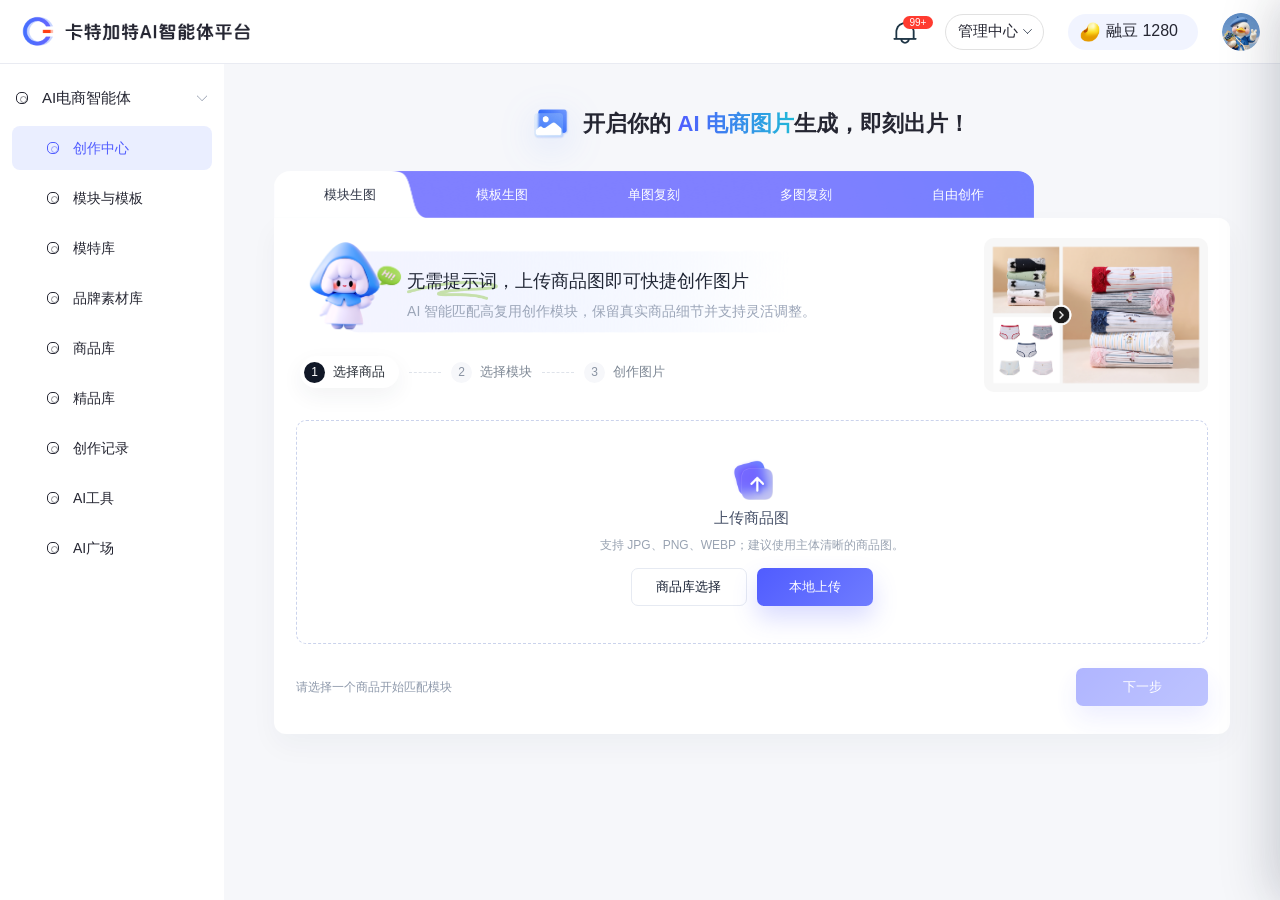
==== commit 8d04516d: "Publish AI ecommerce image prototype update" ====
--- a/design-output/ai-ecommerce-product-library-v3/index.html
+++ b/design-output/ai-ecommerce-product-library-v3/index.html
@@ -4,7 +4,7 @@
   <meta charset="UTF-8" />
   <meta name="viewport" content="width=device-width, initial-scale=1.0" />
   <title>AI电商智能体 - 商品库原型</title>
-  <link rel="stylesheet" href="styles.css?v=20260810-module-flow" />
+  <link rel="stylesheet" href="styles.css?v=20260818-suite-export-actions" />
 </head>
 <body>
   <header class="global-header">
@@ -495,30 +495,40 @@
                 </div>
               </section>
 
-              <section class="module-config-section module-reverse-section" data-module-reverse-section>
-                <button class="module-section-title module-reverse-toggle" type="button" data-module-reverse-toggle aria-expanded="false">
-                  <span><i class="module-magic-mark">✦</i><strong>AI 提示词反推</strong></span>
-                  <small>可选</small>
-                  <b></b>
-                </button>
-                <div class="module-reverse-content" hidden>
-                  <p class="module-section-note">上传图片后自动判断单图或多图解析，解析结果可回填到下方描述。</p>
+              <section class="module-config-section module-analysis-flow" data-module-reverse-section>
+                <div class="module-flow-section-title"><span>1</span><div><strong>选择解析方式</strong><small>让 AI 先理解参考图，再开始创作</small></div><em>可选</em></div>
+                <div class="module-analysis-mode-switch" role="radiogroup" aria-label="解析方式">
+                  <button class="is-active" type="button" role="radio" aria-checked="true" data-module-analysis-mode-choice="single">
+                    <i>1</i><span><strong>单图解析</strong><small>适合一张主图或氛围图</small></span>
+                  </button>
+                  <button type="button" role="radio" aria-checked="false" data-module-analysis-mode-choice="multi">
+                    <i>▦</i><span><strong>多图解析</strong><small>适合详情页或一组参考图</small></span>
+                  </button>
+                </div>
+                <div class="module-analysis-stage">
+                  <div class="module-analysis-stage-heading"><strong data-module-analysis-upload-title>上传 1 张参考图</strong><small data-module-analysis-upload-note>AI 将提取构图、场景、光影与视觉风格</small></div>
                   <label class="module-analysis-dropzone">
-                    <input type="file" accept="image/*" multiple data-module-analysis-input>
+                    <input type="file" accept="image/*" data-module-analysis-input>
                     <span class="module-upload-symbol">＋</span>
-                    <span>上传解析图片</span>
-                    <small data-module-analysis-count>最多 6 张</small>
+                    <span data-module-analysis-upload-copy>上传参考图</span>
+                    <small data-module-analysis-count>支持 JPG、PNG、WEBP</small>
                   </label>
                   <div class="module-analysis-thumbs" data-module-analysis-thumbs></div>
-                  <button class="module-analysis-submit" type="button" data-module-analysis-submit disabled>生成提示词分析 <em>1</em></button>
-                  <div class="module-analysis-result" data-module-analysis-result hidden>
-                    <span data-module-analysis-mode>单图解析</span>
-                    <p>已提取商品质感、场景光线与画面氛围，并回填至描述区域。</p>
+                  <button class="module-analysis-submit" type="button" data-module-analysis-submit disabled>开始单图解析 <em>1</em></button>
+                </div>
+                <p class="module-analysis-skip-hint">不需要解析？可直接从第 2 步上传创作素材，并填写产品、场景描述。</p>
+                <div class="module-analysis-result" data-module-analysis-result hidden>
+                  <span data-module-analysis-mode>单图解析完成</span>
+                  <p data-module-analysis-result-copy>解析结果不会自动覆盖已有描述，请选择要添加的位置。</p>
+                  <div class="module-analysis-result-actions">
+                    <button type="button" data-module-analysis-add="product">添加到产品描述</button>
+                    <button type="button" data-module-analysis-add="scene">添加到场景描述</button>
                   </div>
                 </div>
               </section>
 
               <section class="module-config-section module-material-section" data-module-material-section>
+                <div class="module-flow-section-title compact module-create-step-title"><span>2</span><div><strong>补充创作素材</strong><small>至少上传一项，商品图、模特图或场景图均可</small></div></div>
                 <div class="module-section-title module-material-title" data-module-material-static-title hidden><span data-module-material-title-static>所需素材</span></div>
                 <button class="module-section-title module-material-toggle" type="button" data-module-material-toggle aria-expanded="true">
                   <span data-module-material-title>创作素材</span><small data-module-material-requirement>至少上传一项</small><b></b>
@@ -539,6 +549,7 @@
               </section>
 
               <section class="module-config-section module-text-section module-product-description-section">
+                <div class="module-flow-section-title compact module-create-step-title"><span>3</span><div><strong>确认创作要求</strong><small>可直接使用解析结果，也可手动补充</small></div></div>
                 <div class="module-section-title static"><span>产品描述</span></div>
                 <label class="module-text-field">
                   <textarea rows="5" data-module-product-prompt placeholder="描述商品主体、卖点、材质或希望保留的细节"></textarea>
@@ -555,6 +566,7 @@
               </section>
 
               <section class="module-config-section module-setting-section">
+                <div class="module-flow-section-title compact module-create-step-title"><span>4</span><div><strong>设置生成参数</strong><small>确认比例、清晰度与图片数量</small></div></div>
                 <div class="module-section-title static"><span>生成设置</span></div>
                 <div class="module-setting-grid">
                   <label><span>图片比例</span><select data-module-ratio><option>1:1</option><option>2:3</option><option>3:2</option><option selected>3:4</option><option>4:3</option><option>4:5</option><option>5:4</option><option>9:16</option><option>16:9</option><option>21:9</option></select></label>
@@ -1129,8 +1141,8 @@
               <section class="multi-step-panel multi-result-step" data-multi-result-step>
                 <div class="multi-section-head">
                   <div>
-                    <h3 data-multi-result-title>选图确认</h3>
-                    <p data-multi-result-description>逐个确认模块入选图，确认后再进入套图编排</p>
+                    <h3 data-multi-result-title>生成结果</h3>
+                    <p data-multi-result-description>选择各模块的入选图；已选图片可统一调整顺序、补充本地图片并拼接为套图</p>
                   </div>
                   <span data-multi-result-status>等待生成</span>
                 </div>
@@ -1139,25 +1151,26 @@
               </section>
             </main>
 
-            <aside class="multi-long-preview-panel">
+            <aside class="multi-long-preview-panel" data-multi-preview-drawer aria-hidden="true">
+              <div class="multi-long-preview-head"><h3>套图预览</h3><button type="button" data-multi-preview-close aria-label="关闭套图预览">×</button></div>
               <div class="multi-long-canvas" data-multi-long-preview></div>
-              <div class="multi-long-actions">
-                <button type="button" data-multi-preview-download>下载</button>
-              </div>
             </aside>
           </div>
 
           <footer class="multi-task-footer">
             <div class="multi-footer-status" data-multi-footer-status>配置完成后可进入结果确认</div>
             <div class="multi-footer-actions">
-              <button class="btn ghost" type="button" data-multi-back-step>返回上一步</button>
-              <button class="btn ghost" type="button" data-multi-go-records>返回创作记录</button>
-              <button class="btn ghost" type="button" data-multi-download>批量下载</button>
-              <button class="btn primary" type="button" data-multi-generate>去生成</button>
-              <button class="btn primary" type="button" data-multi-result-compose hidden>下一步：编辑套图</button>
-              <button class="btn ghost" type="button" data-multi-compose-back hidden>返回选图</button>
-              <button class="btn ghost" type="button" data-multi-continue-text hidden>继续文字创作</button>
-              <button class="btn primary" type="button" data-multi-save-result>保存结果</button>
+              <div class="multi-footer-navigation" data-multi-footer-navigation>
+                <button class="btn ghost" type="button" data-multi-flow-previous>上一步</button>
+                <button class="btn primary" type="button" data-multi-flow-next>下一步</button>
+              </div>
+              <div class="multi-result-footer-actions" data-multi-result-footer-actions hidden>
+                <button class="btn ghost" type="button" data-multi-suite-generate>套图生成 <em>80</em><span>融豆</span></button>
+                <button class="btn ghost" type="button" data-multi-preview-open>套图预览</button>
+                <button class="btn ghost" type="button" data-multi-download>批量下载</button>
+                <button class="btn ghost" type="button" data-multi-continue-text>继续添加文字</button>
+                <button class="btn primary" type="button" data-multi-save-result>保存结果</button>
+              </div>
             </div>
           </footer>
         </section>
@@ -1177,9 +1190,7 @@
               <button type="button" data-suite-step="template"><span>2</span><strong>选择参考模板</strong></button>
               <button type="button" data-suite-step="generate"><span>3</span><strong>多图复刻详情页</strong></button>
             </div>
-            <div class="suite-replica-top-actions">
-              <button class="module-flow-record" type="button" data-suite-record>创作记录</button>
-            </div>
+            <div class="suite-replica-top-actions"></div>
           </header>
 
           <div class="suite-replica-body">
@@ -1284,6 +1295,7 @@
                   <span data-suite-bottom-zoom-label>100%</span>
                   <button type="button" data-suite-canvas-zoom="in" title="放大">＋</button>
                   <button type="button" title="宫格">▦</button>
+                  <button class="suite-export-reopen" type="button" data-suite-export-reopen hidden>导出预览 <em data-suite-export-reopen-count>0</em></button>
                 </div>
               </div>
               <aside class="suite-export-drawer" data-suite-export-drawer hidden>
@@ -1302,25 +1314,27 @@
         </section>
       </section>
 
+      <div class="prototype-modal detail-return-confirm-modal suite-return-confirm-modal" data-suite-return-modal aria-hidden="true">
+        <div class="prototype-modal-panel detail-return-confirm-panel suite-return-confirm-panel" role="dialog" aria-modal="true" aria-labelledby="suite-return-confirm-title">
+          <div class="detail-return-confirm-copy">
+            <h2 id="suite-return-confirm-title">图片仍在生成中</h2>
+            <p>当前还有图片正在生成，离开工作台不会中断任务。你可以稍后在“创作记录”中查看生成进度和创作详情。</p>
+          </div>
+          <div class="prototype-modal-actions right detail-return-confirm-actions">
+            <button class="btn ghost" type="button" data-modal-close>取消</button>
+            <button class="btn primary" type="button" data-suite-return-confirm>去创作记录查看</button>
+          </div>
+        </div>
+      </div>
+
       <section class="workspace-page" data-page="suite-solution-library">
-        <nav class="module-template-tabs module-template-tabs-page" aria-label="模块与模板分类" role="tablist">
+          <nav class="module-template-tabs module-template-tabs-page" aria-label="模块与模板分类" role="tablist">
           <button type="button" role="tab" aria-selected="false" data-module-template-page="module-library">模块</button>
           <button type="button" role="tab" aria-selected="false" data-module-template-page="template-center">模块模板</button>
           <button class="is-active" type="button" role="tab" aria-selected="true" data-module-template-page="suite-solution-library">套图模板</button>
         </nav>
         <section class="suite-solution-card">
           <div class="suite-solution-top-row">
-            <div class="suite-solution-scope-tabs" data-solution-scope-tabs>
-              <button class="is-active" type="button" data-solution-scope="全部">全部</button>
-              <button type="button" data-solution-scope="我的套图模板">我的模板</button>
-              <button type="button" data-solution-scope="已购套图模板">已购模板</button>
-            </div>
-            <div class="suite-solution-create-actions">
-              <button class="btn primary suite-solution-create-btn" type="button" data-solution-create><span class="template-create-plus">+</span>新增套图模板</button>
-            </div>
-          </div>
-
-          <div class="suite-solution-filter-row">
             <div class="suite-solution-category-tabs" data-solution-category-tabs>
               <button class="is-active" type="button" data-solution-category="全部品类">全部品类</button>
               <button type="button" data-solution-category="文胸">文胸</button>
@@ -1329,6 +1343,12 @@
               <button type="button" data-solution-category="鞋子">鞋子</button>
               <button type="button" data-solution-category="箱包">箱包</button>
             </div>
+            <div class="suite-solution-create-actions">
+              <button class="btn primary suite-solution-create-btn" type="button" data-solution-create><span class="template-create-plus">+</span>新增套图模板</button>
+            </div>
+          </div>
+
+          <div class="suite-solution-filter-row">
             <div class="search-field suite-solution-search">
               <span class="search-icon"></span>
               <input type="search" placeholder="搜索套图模板 / 品类 / 标签" data-solution-search />
@@ -1360,9 +1380,10 @@
         </nav>
         <section class="template-center-card">
           <div class="template-top-row">
-            <div class="template-library-heading">
-              <h1>模块模板</h1>
-              <p>管理单模块的生成规则与素材配置，快速复用稳定的视觉效果。</p>
+            <div class="template-scope-tabs" data-template-scope-tabs aria-label="模块模板范围">
+              <button class="is-active" type="button" data-template-scope="全部">全部</button>
+              <button type="button" data-template-scope="我的模板">我的模块模板</button>
+              <button type="button" data-template-scope="已购模板">已购模块模板</button>
             </div>
             <div class="template-create-actions">
               <button class="btn primary template-create-btn" type="button" data-template-create-trigger><span class="template-create-plus">+</span>新增模块模板</button>
@@ -1403,7 +1424,7 @@
       <section class="workspace-page" data-page="template-builder">
         <section class="template-builder-page">
           <div class="template-builder-head">
-            <button class="back-link" type="button" data-template-builder-back>返回模块模板</button>
+            <h1 data-template-builder-title>新增模块模板</h1>
           </div>
 
           <div class="template-builder-layout">
@@ -1507,9 +1528,6 @@
             <button type="button" role="tab" aria-selected="false" data-module-template-page="template-center">模块模板</button>
             <button type="button" role="tab" aria-selected="false" data-module-template-page="suite-solution-library">套图模板</button>
           </nav>
-          <header class="module-library-head">
-            <h1>模块</h1>
-          </header>
           <div class="module-library-tabs-row">
             <div class="resource-filter resource-filter-primary module-library-tabs" role="tablist" aria-label="模块类型">
               <button class="is-active" type="button" role="tab" aria-selected="true" data-module-library-tab="image">图生图模块</button>
@@ -2957,38 +2975,146 @@
   <div class="prototype-modal" data-multi-module-delete-modal aria-hidden="true">
     <div class="prototype-modal-panel multi-module-delete-panel" role="dialog" aria-modal="true" aria-labelledby="multi-module-delete-title">
       <div class="prototype-modal-head">
+        <h2 id="multi-module-delete-title">提示</h2>
+        <button class="prototype-close" type="button" data-modal-close aria-label="关闭"></button>
+      </div>
+      <div class="multi-module-delete-copy"><span aria-hidden="true">!</span><p data-multi-module-delete-message>确认删除当前模块吗？</p></div>
+      <div class="prototype-modal-actions right">
+        <button class="btn ghost" type="button" data-modal-close>取消</button>
+        <button class="btn primary" type="button" data-multi-module-delete-confirm>删除</button>
+      </div>
+    </div>
+  </div>
+
+  <div class="prototype-modal" data-module-library-delete-modal aria-hidden="true">
+    <div class="prototype-modal-panel multi-module-delete-panel" role="dialog" aria-modal="true" aria-labelledby="module-library-delete-title">
+      <div class="prototype-modal-head">
+        <h2 id="module-library-delete-title">删除模块</h2>
+        <button class="prototype-close" type="button" data-modal-close aria-label="关闭"></button>
+      </div>
+      <div class="multi-module-delete-copy"><span aria-hidden="true">!</span><p data-module-library-delete-message>确认删除当前模块吗？删除后不可恢复。</p></div>
+      <div class="prototype-modal-actions right">
+        <button class="btn ghost" type="button" data-modal-close>取消</button>
+        <button class="btn danger" type="button" data-module-library-delete-confirm>删除</button>
+      </div>
+    </div>
+  </div>
+
+  <div class="prototype-modal" data-module-library-publish-modal aria-hidden="true">
+    <div class="prototype-modal-panel module-library-publish-panel" role="dialog" aria-modal="true" aria-labelledby="module-library-publish-title">
+      <div class="prototype-modal-head">
         <div>
-          <h2 id="multi-module-delete-title">确定删除当前模块？</h2>
-          <p data-multi-module-delete-summary>删除后将不再参与本次生成。</p>
+          <h2 id="module-library-publish-title">发布到 AI 图片广场</h2>
+          <p>为模块设置其他用户单次购买时需要消耗的融豆数。</p>
         </div>
         <button class="prototype-close" type="button" data-modal-close aria-label="关闭"></button>
       </div>
+      <div class="module-library-publish-body">
+        <div class="module-library-publish-target"><img src="assets/creation-cover-616.jpg" alt="" data-module-library-publish-preview><span><strong data-module-library-publish-name>模块名称</strong><small>发布后将按设置价格展示给其他用户</small></span></div>
+        <label class="module-library-price-field">
+          <span>单次购买价格 <em>必填</em></span>
+          <div><input type="number" min="0" max="9999" step="1" inputmode="numeric" value="0" data-module-library-publish-price aria-describedby="module-library-publish-price-help"><b>融豆</b></div>
+          <small id="module-library-publish-price-help">填写 0 即免费；价格为其他用户购买该模块时的单次消耗。</small>
+          <i data-module-library-publish-error hidden>请输入 0–9999 的整数。</i>
+        </label>
+        <section class="module-library-publish-rules" aria-label="发布规则说明">
+          <strong>发布规则说明</strong>
+          <ul>
+            <li>确认发布后，模块将立即在 AI 图片广场展示并按设置价格提供购买。</li>
+            <li>请确保你拥有模块中图片、文案及素材的合法发布授权。</li>
+            <li>购买成功后，购买用户即可在创作图片时使用该模块。</li>
+          </ul>
+        </section>
+      </div>
       <div class="prototype-modal-actions right">
         <button class="btn ghost" type="button" data-modal-close>取消</button>
-        <button class="btn danger" type="button" data-multi-module-delete-confirm>确定删除</button>
+        <button class="btn primary" type="button" data-module-library-publish-confirm>确认发布</button>
       </div>
     </div>
   </div>
 
-  <div class="prototype-modal" data-template-content-modal aria-hidden="true">
-    <div class="prototype-modal-panel template-content-panel">
-      <div class="prototype-modal-head">
+  <div class="prototype-modal" data-module-library-edit-modal aria-hidden="true">
+    <div class="prototype-modal-panel module-library-edit-panel" role="dialog" aria-modal="true" aria-labelledby="module-library-edit-title">
+      <div class="prototype-modal-head module-library-edit-head">
         <div>
-          <h2>添加内容</h2>
-          <p data-content-modal-subtitle>多选后加入多图配置</p>
+          <h2 id="module-library-edit-title">编辑模块</h2>
         </div>
         <button class="prototype-close" type="button" data-modal-close aria-label="关闭"></button>
       </div>
-      <div class="content-source-tabs" data-content-source-tabs>
-        <button class="is-active" type="button" data-content-source="local">本地上传</button>
-        <button type="button" data-content-source="material">素材库</button>
-        <button type="button" data-content-source="history">历史创作</button>
-        <button type="button" data-content-source="text">文字素材</button>
-      </div>
-      <div class="content-source-grid" data-content-source-grid></div>
+      <div class="module-library-edit-scroll">
+        <section class="module-library-edit-section">
+          <h3>基础信息</h3>
+          <div class="module-library-edit-basic-grid">
+            <label><span>模块名称 <em>*</em></span><input type="text" maxlength="40" data-module-library-edit-name></label>
+            <label><span>选择类目 <em>*</em></span><select data-module-library-edit-category><option value="内衣">内衣</option><option value="内裤">内裤</option><option value="童装">童装</option><option value="通用">通用</option></select></label>
+            <label class="module-library-edit-description"><span>模块功能描述</span><textarea maxlength="200" rows="3" placeholder="简要说明模块适合的商品、场景和使用方式。" data-module-library-edit-description></textarea><small>该说明将用于模块列表检索与复用。</small></label>
+          </div>
+        </section>
+        <section class="module-library-edit-section" data-module-library-edit-material-section hidden>
+          <div class="module-library-edit-section-title"><h3>已上传素材</h3><span>未上传的素材类型不会展示</span></div>
+          <div class="module-library-edit-materials" data-module-library-edit-materials></div>
+        </section>
+        <section class="module-library-edit-section">
+          <div class="module-library-edit-section-title"><h3>提示词设置</h3><span>用于后续创作图片时复用</span></div>
+          <div class="module-library-edit-prompt-layout">
+            <div class="module-library-edit-prompts">
+              <label><span>产品描述</span><textarea rows="7" data-module-library-edit-product-prompt placeholder="描述需要保留的产品材质、版型与细节。"></textarea></label>
+              <label><span>场景描述</span><textarea rows="7" data-module-library-edit-scene-prompt placeholder="描述构图、光影、背景和整体氛围。"></textarea></label>
+            </div>
+            <aside class="module-library-edit-preview">
+              <span>生成效果预览</span>
+              <div class="module-library-edit-preview-card">
+                <button type="button" data-module-library-edit-result-preview aria-label="放大查看生成效果"><img src="assets/creation-cover-616.jpg" alt="生成效果预览" data-module-library-edit-result-image></button>
+              </div>
+            </aside>
+          </div>
+        </section>
+      </div>
+      <div class="module-library-edit-footer">
+        <small>素材仅供查看，不会在此弹窗中修改。</small>
+        <div><button class="btn ghost" type="button" data-modal-close>取消</button><button class="btn primary" type="button" data-module-library-edit-save>确认保存</button></div>
+      </div>
+    </div>
+  </div>
+
+  <div class="prototype-modal" data-brand-editor-leave-modal aria-hidden="true">
+    <div class="prototype-modal-panel multi-module-delete-panel" role="dialog" aria-modal="true" aria-labelledby="brand-editor-leave-title">
+      <div class="prototype-modal-head">
+        <h2 id="brand-editor-leave-title">编辑内容尚未保存</h2>
+        <button class="prototype-close" type="button" data-modal-close aria-label="关闭"></button>
+      </div>
+      <div class="multi-module-delete-copy"><span aria-hidden="true">!</span><p>返回前是否保存本次编辑内容？</p></div>
       <div class="prototype-modal-actions right">
+        <button class="btn ghost" type="button" data-brand-editor-discard>不保存</button>
+        <button class="btn primary" type="button" data-brand-editor-save-return>保存并返回</button>
+      </div>
+    </div>
+  </div>
+
+  <div class="prototype-modal" data-template-content-modal aria-hidden="true">
+    <div class="prototype-modal-panel template-module-picker-panel">
+      <div class="prototype-modal-head">
+        <h2>选择模块</h2>
+        <button class="prototype-close" type="button" data-modal-close aria-label="关闭"></button>
+      </div>
+      <div class="module-picker-tabs" role="tablist" aria-label="模块类型">
+        <button class="is-active" type="button" role="tab" aria-selected="true" data-module-picker-type="image">图片生图模块</button>
+        <button type="button" role="tab" aria-selected="false" data-module-picker-type="fixed">固定图片模块</button>
+        <button type="button" role="tab" aria-selected="false" data-module-picker-type="text">文字样式模块</button>
+      </div>
+      <div class="module-picker-toolbar">
+        <label class="module-picker-search"><span class="search-icon" aria-hidden="true"></span><input type="search" placeholder="搜索模块名称、描述" data-module-picker-search></label>
+        <select data-module-picker-category aria-label="选择类目"><option value="全部">全部类目</option><option value="内衣">内衣</option><option value="内裤">内裤</option><option value="童装">童装</option><option value="通用">通用</option></select>
+        <select data-module-picker-source aria-label="选择来源"><option value="全部">全部来源</option><option value="自己创作">自己创作</option><option value="已购模块">已购模块</option></select>
+        <button class="btn primary" type="button" data-module-picker-query>查询</button>
+      </div>
+      <div class="module-picker-body"><div class="module-picker-grid" data-content-source-grid></div></div>
+      <div class="module-picker-footer">
+        <div class="module-picker-pagination" aria-label="模块分页"><button type="button" disabled>‹</button><button class="is-active" type="button">1</button><button type="button">2</button><button type="button">3</button><span>…</span><button type="button">12</button><button type="button">›</button></div>
+        <div class="prototype-modal-actions right">
         <button class="btn ghost" type="button" data-modal-close>取消</button>
         <button class="btn primary" type="button" data-content-confirm>确认选择</button>
+        </div>
       </div>
     </div>
   </div>
@@ -3338,6 +3464,6 @@
 
   <div class="toast" data-toast>已选择创作入口</div>
 
-  <script src="script.js?v=20260810-module-flow"></script>
+  <script src="script.js?v=20260818-suite-return-confirm"></script>
 </body>
 </html>
--- a/design-output/ai-ecommerce-product-library-v3/styles.css
+++ b/design-output/ai-ecommerce-product-library-v3/styles.css
@@ -11565,7 +11565,7 @@
   gap: 16px;
 }
 
-.suite-solution-top-row { margin-bottom: 18px; }
+.suite-solution-top-row { justify-content: flex-end; margin-bottom: 18px; }
 .suite-solution-filter-row { margin-bottom: 12px; flex-wrap: wrap; }
 
 .suite-solution-scope-tabs,
@@ -11836,6 +11836,7 @@
   display: flex;
   align-items: center;
   gap: 10px;
+  margin-left: auto;
   padding-top: 2px;
 }
 
@@ -13807,7 +13808,7 @@
 
 .multi-create-page.is-template-flow-detail .multi-global-panel {
   margin-top: 0;
-  padding: 38px 16px 24px;
+  padding: 18px 16px 24px;
 }
 
 /* 模板生图：沿用模块详情的左侧信息层级，保留模板流程自身的数据内容。 */
@@ -13887,6 +13888,8 @@
 }
 
 .multi-create-page.is-template-flow-detail .multi-source-product-thumbs {
+  display: grid;
+  grid-template-columns: repeat(3, 62px);
   gap: 8px;
 }
 
@@ -13916,7 +13919,20 @@
 .multi-create-page.is-template-flow-detail .multi-source-product-add {
   width: 62px;
   height: 62px;
+  min-width: 62px;
+  padding: 0;
   border-radius: 9px;
+  display: grid;
+  place-items: center;
+  gap: 0;
+  color: #7b8bb1;
+  background: #fff;
+}
+
+.multi-create-page.is-template-flow-detail .multi-source-product-add b {
+  font-size: 31px;
+  font-weight: 300;
+  line-height: 1;
 }
 
 .multi-create-page.is-template-flow-detail .multi-source-product-preview img {
@@ -13962,6 +13978,7 @@
 
 .multi-create-page.is-template-flow-detail .multi-template-replace {
   min-height: 30px;
+  color: #242b3b;
 }
 
 .multi-create-page.is-template-flow-detail .multi-summary-list {
@@ -13987,6 +14004,10 @@
   box-shadow: none;
 }
 
+.multi-create-page.is-template-flow-detail .multi-module-copy {
+  gap: 4px;
+}
+
 .multi-create-page.is-template-flow-detail .multi-work-panel {
   border: 0;
 }
@@ -14001,9 +14022,9 @@
 }
 
 .multi-create-page.is-template-flow-detail .multi-module-cover .multi-module-index {
-  top: 3px;
-  right: 3px;
-  left: auto;
+  top: 4px;
+  right: auto;
+  left: 4px;
 }
 
 .multi-card {
@@ -14050,14 +14071,17 @@
   right: -5px;
   width: 18px;
   height: 18px;
-  border: 1px solid #fff;
+  border: 0;
   border-radius: 50%;
+  display: grid;
+  place-items: center;
+  padding: 0;
   color: #fff;
   background: #4b5568;
   box-shadow: 0 2px 6px rgb(31 41 55 / 22%);
   cursor: pointer;
   font-size: 15px;
-  line-height: 14px;
+  line-height: 1;
 }
 
 .multi-source-product-remove:hover {
@@ -14428,24 +14452,32 @@
   border-radius: 50%;
   display: inline-grid;
   place-items: center;
-  color: #8e98a8;
-  background: rgb(255 255 255 / 84%);
-  box-shadow: 0 2px 6px rgb(45 55 76 / 10%);
+  color: #fff;
+  background: rgb(24 31 48 / 64%);
+  box-shadow: none;
   cursor: pointer;
   font-size: 17px;
   line-height: 1;
+  opacity: 0;
+  pointer-events: none;
+  transition: opacity 160ms ease, background 160ms ease;
+}
+
+.multi-module-card:hover .multi-module-delete,
+.multi-module-card:focus-within .multi-module-delete {
+  opacity: 1;
+  pointer-events: auto;
 }
 
 .multi-module-delete:hover {
   color: #fff;
-  background: #f06c64;
+  background: rgb(24 31 48 / 82%);
 }
 
 .multi-module-copy-head {
   min-width: 0;
   display: flex;
   align-items: center;
-  justify-content: space-between;
   gap: 8px;
 }
 
@@ -14457,9 +14489,11 @@
 }
 
 .multi-module-original-ratio {
-  flex: none;
+  width: fit-content;
+  margin-top: 4px;
   padding: 3px 6px;
   border-radius: 5px;
+  display: inline-flex;
   color: #6071a6 !important;
   background: #edf1fb;
   font-size: 11px !important;
@@ -14471,8 +14505,38 @@
   width: min(430px, calc(100vw - 40px));
 }
 
+.multi-module-delete-copy {
+  padding: 4px 24px 24px;
+  display: flex;
+  align-items: center;
+  gap: 16px;
+}
+
+.multi-module-delete-copy > span {
+  width: 30px;
+  height: 30px;
+  border-radius: 50%;
+  display: inline-grid;
+  place-items: center;
+  flex: 0 0 auto;
+  color: #fff;
+  background: #ffb31a;
+  font-family: Arial, sans-serif;
+  font-size: 21px;
+  font-weight: 700;
+  line-height: 1;
+}
+
+.multi-module-delete-copy p {
+  margin: 0;
+  color: #4b5565;
+  font-size: 14px;
+  line-height: 22px;
+}
+
 .multi-module-delete-panel .prototype-modal-actions {
   margin-top: 0;
+  padding: 0 24px 20px;
 }
 
 .multi-module-delete-panel .btn.danger {
@@ -14489,6 +14553,25 @@
 .multi-module-cover,
 .multi-module-cover img {
   min-height: 100px;
+}
+
+.multi-create-page.is-template-flow-detail .multi-module-card {
+  width: 340px;
+  max-width: 100%;
+  grid-template-columns: 80px minmax(0, 1fr);
+  min-height: 96px;
+  padding: 8px;
+  gap: 10px;
+}
+
+.multi-create-page.is-template-flow-detail .multi-module-cover,
+.multi-create-page.is-template-flow-detail .multi-module-cover img {
+  min-height: 80px;
+  height: 80px;
+}
+
+.multi-module-cover img[data-multi-module-preview] {
+  cursor: zoom-in;
 }
 
 .multi-module-copy strong,
@@ -14505,8 +14588,9 @@
   font-weight: 400;
 }
 
-.multi-config-content {
-  gap: 8px;
+.multi-create-page.is-template-flow-detail .multi-config-content {
+  gap: 20px;
+  padding-bottom: 28px;
 }
 
 .multi-config-preview {
@@ -14531,9 +14615,9 @@
 .multi-material-upload-section {
   gap: 10px;
   padding: 14px;
-  border: 0;
-  border-radius: 12px;
-  background: #f5f6fb;
+  border: 1px solid #d8deea;
+  border-radius: 8px;
+  background: #fff;
 }
 
 .multi-material-upload-head {
@@ -14550,20 +14634,19 @@
 }
 
 .multi-material-upload-head h4 em {
-  margin-left: 6px;
-  padding: 2px 6px;
-  border-radius: 4px;
+  margin-left: 5px;
+  padding: 0;
   color: #ed6f62;
-  background: #fff1ef;
+  background: transparent;
   font-size: 12px;
   font-style: normal;
   font-weight: 400;
 }
 
 .multi-material-upload-head > span {
-  color: #5972ff;
-  font-size: 15px;
-  line-height: 22px;
+  color: #9aa4b5;
+  font-size: 13px;
+  line-height: 20px;
 }
 
 .multi-material-upload-section > p {
@@ -14599,6 +14682,48 @@
   height: 100%;
   object-fit: cover;
   display: block;
+}
+
+.multi-material-preview {
+  width: 100%;
+  height: 100%;
+  padding: 0;
+  border: 0;
+  display: block;
+  background: transparent;
+  cursor: zoom-in;
+}
+
+.multi-material-remove {
+  position: absolute;
+  z-index: 2;
+  top: 4px;
+  right: 4px;
+  width: 20px;
+  height: 20px;
+  padding: 0;
+  border: 0;
+  border-radius: 50%;
+  display: grid;
+  place-items: center;
+  color: #fff;
+  background: rgb(24 31 48 / 64%);
+  cursor: pointer;
+  font-size: 15px;
+  line-height: 1;
+  opacity: 0;
+  pointer-events: none;
+  transition: opacity 160ms ease, background 160ms ease;
+}
+
+.multi-material-slot.is-filled:hover .multi-material-remove,
+.multi-material-slot.is-filled:focus-within .multi-material-remove {
+  opacity: 1;
+  pointer-events: auto;
+}
+
+.multi-material-remove:hover {
+  background: rgb(24 31 48 / 82%);
 }
 
 .multi-material-slot.is-upload {
@@ -14639,7 +14764,7 @@
 }
 
 .multi-material-missing {
-  color: #ed7b46;
+  color: #ed6f62;
 }
 
 .multi-material-ready {
@@ -14673,7 +14798,7 @@
   display: grid;
   grid-template-columns: 72px minmax(0, 1fr);
   gap: 10px;
-  align-items: start;
+  align-items: center;
 }
 
 .multi-reference-row > img {
@@ -14687,7 +14812,7 @@
 
 .multi-reference-toggle {
   display: flex;
-  align-items: flex-start;
+  align-items: center;
   gap: 7px;
   color: #4b5563;
   font-size: 13px;
@@ -14698,8 +14823,19 @@
 .multi-reference-toggle input {
   width: 16px;
   height: 16px;
-  margin: 2px 0 0;
-  accent-color: var(--primary);
+  margin: 0;
+  border: 1px solid #cfd6e6;
+  border-radius: 3px;
+  flex: 0 0 auto;
+  appearance: none;
+  -webkit-appearance: none;
+  background: #fff;
+  cursor: pointer;
+}
+
+.multi-reference-toggle input:checked {
+  border: 0;
+  background: url("assets/module-source-reference-checkbox-checked.png") center / 16px 16px no-repeat;
 }
 
 .multi-reference-row p {
@@ -14746,10 +14882,10 @@
 }
 
 .multi-result-module {
-  border: 1px solid #e6eaf2;
+  border: 0;
   border-radius: 12px;
   padding: 14px;
-  background: #fff;
+  background: #f6f7fb;
 }
 
 .multi-result-module.is-focus {
@@ -14784,12 +14920,11 @@
 
 .multi-candidate-card {
   position: relative;
-  min-height: 150px;
-  border: 1px solid #e1e7f2;
+  min-height: 0;
+  border: 0;
   border-radius: 10px;
   overflow: hidden;
-  background: #f7f9fd;
-  cursor: pointer;
+  background: #f6f7fb;
 }
 
 .multi-candidate-card.is-selected {
@@ -14797,7 +14932,16 @@
   box-shadow: 0 0 0 1px rgba(89, 114, 255, 0.18), 0 8px 18px rgba(89, 114, 255, 0.14);
 }
 
-.multi-candidate-card img {
+.multi-candidate-preview {
+  width: 100%;
+  padding: 0;
+  border: 0;
+  display: block;
+  background: transparent;
+  cursor: zoom-in;
+}
+
+.multi-candidate-preview img {
   width: 100%;
   height: 154px;
   object-fit: cover;
@@ -14838,25 +14982,27 @@
   line-height: 20px;
 }
 
-.multi-candidate-card span {
-  display: block;
-  padding: 8px;
-  color: #4b5563;
-  font-size: 12px;
-}
-
-.multi-candidate-check {
+.multi-candidate-select {
   position: absolute;
   left: 8px;
   top: 8px;
   width: 22px;
   height: 22px;
+  padding: 0;
+  border: 1px solid rgba(255, 255, 255, .9);
   border-radius: 50%;
   display: grid;
   place-items: center;
+  color: transparent;
+  background: rgba(31, 41, 55, .42);
+  font-size: 12px;
+  line-height: 1;
+  cursor: pointer;
+}
+
+.multi-candidate-select.is-selected {
   color: #fff;
   background: #1f2937;
-  font-size: 12px;
 }
 
 .multi-result-placeholder {
@@ -15132,6 +15278,35 @@
   display: none;
 }
 
+.multi-create-page.is-template-flow-detail .multi-task-footer {
+  justify-content: flex-end;
+  padding-right: 24px;
+}
+
+.multi-create-page.is-template-flow-detail .multi-footer-status {
+  display: none;
+}
+
+.multi-create-page.is-template-flow-detail .multi-footer-actions {
+  width: auto;
+  justify-content: flex-end;
+}
+
+.multi-create-page.is-template-flow-detail[data-multi-step="config"] [data-multi-ready-label] {
+  position: fixed;
+  z-index: 4;
+  left: 24px;
+  bottom: 0;
+  height: 72px;
+  padding: 0;
+  border-radius: 0;
+  display: flex;
+  align-items: center;
+  color: #657084;
+  background: transparent;
+  pointer-events: none;
+}
+
 /* 第四步：先逐模块选图，再统一编排套图。 */
 .multi-selection-summary {
   margin-bottom: 12px;
@@ -15347,6 +15522,251 @@
 
 .multi-create-page[data-multi-step="result"] .multi-work-panel {
   overflow: auto;
+}
+
+/* 第四步统一为生成结果页：候选图、已选图与套图预览在同一工作流内完成。 */
+.multi-create-page[data-multi-step="result"] .multi-task-layout {
+  grid-template-columns: 300px minmax(0, 1fr);
+  padding-right: 0;
+}
+
+.multi-selected-result-board {
+  margin-top: 14px;
+  padding: 16px;
+  border: 1px solid #e2e7f2;
+  border-radius: 12px;
+  background: #fff;
+}
+
+.multi-selected-result-head {
+  display: flex;
+  align-items: center;
+  justify-content: space-between;
+  gap: 12px;
+}
+
+.multi-selected-result-head h4 {
+  display: inline-flex;
+  align-items: center;
+  gap: 6px;
+  color: #30394a;
+  font-size: 15px;
+  font-weight: 500;
+}
+
+.multi-selected-result-head h4 span {
+  color: #526bf2;
+  font-size: 12px;
+  font-weight: 400;
+}
+
+.multi-selected-result-add-button {
+  height: 30px;
+  padding: 0 10px;
+  border: 1px solid #d8deea;
+  border-radius: 7px;
+  display: inline-flex;
+  align-items: center;
+  gap: 4px;
+  color: #526bf2;
+  background: #fff;
+  font-size: 12px;
+  cursor: pointer;
+}
+
+.multi-selected-result-add-button b {
+  font-size: 16px;
+  font-weight: 400;
+  line-height: 1;
+}
+
+.multi-selected-result-add-button:hover {
+  border-color: #8fa2ff;
+  background: #f6f7ff;
+}
+
+.multi-selected-result-list {
+  margin-top: 14px;
+  display: grid;
+  grid-template-columns: repeat(auto-fill, minmax(132px, 1fr));
+  gap: 10px;
+}
+
+.multi-selected-result-item {
+  position: relative;
+  min-height: 0;
+  aspect-ratio: 4 / 3;
+  border-radius: 8px;
+  overflow: hidden;
+  background: #eef1f6;
+}
+
+.multi-selected-result-preview {
+  width: 100%;
+  height: 100%;
+  padding: 0;
+  border: 0;
+  display: block;
+  background: transparent;
+  cursor: zoom-in;
+}
+
+.multi-selected-result-preview img {
+  width: 100%;
+  height: 100%;
+  object-fit: cover;
+  display: block;
+}
+
+.multi-selected-result-order {
+  position: absolute;
+  z-index: 1;
+  top: 6px;
+  left: 6px;
+  width: 22px;
+  height: 22px;
+  border-radius: 50%;
+  display: grid;
+  place-items: center;
+  color: #fff;
+  background: rgba(22, 30, 46, .78);
+  font-size: 12px;
+  font-style: normal;
+  line-height: 1;
+  pointer-events: none;
+}
+
+.multi-selected-result-remove {
+  position: absolute;
+  top: 6px;
+  right: 6px;
+  width: 24px;
+  height: 24px;
+  padding: 0;
+  border: 0;
+  border-radius: 50%;
+  display: inline-grid;
+  place-items: center;
+  color: #fff;
+  background: rgba(22, 30, 46, .68);
+  font-size: 17px;
+  line-height: 1;
+  cursor: pointer;
+  opacity: 0;
+  pointer-events: none;
+  transition: opacity .16s ease;
+}
+
+.multi-selected-result-item:hover .multi-selected-result-remove,
+.multi-selected-result-item:focus-within .multi-selected-result-remove {
+  opacity: 1;
+  pointer-events: auto;
+}
+
+.multi-selected-result-item[draggable="true"] {
+  cursor: grab;
+}
+
+.multi-selected-result-item.is-dragging {
+  opacity: .42;
+  cursor: grabbing;
+}
+
+.multi-selected-result-item.is-drop-target {
+  box-shadow: 0 0 0 2px #5972ff;
+}
+
+.multi-create-page[data-multi-step="result"] .multi-long-preview-panel {
+  position: fixed;
+  z-index: 100;
+  top: 0;
+  right: 0;
+  bottom: 72px;
+  width: min(460px, calc(100vw - 48px));
+  margin: 0;
+  border-width: 0 0 0 1px;
+  border-radius: 0;
+  display: grid;
+  grid-template-rows: auto minmax(0, 1fr);
+  padding: 0;
+  background: rgba(255, 255, 255, 0.98);
+  box-shadow: -18px 0 42px rgba(30, 40, 70, 0.12);
+  transform: translateX(104%);
+  transition: transform .24s ease;
+  pointer-events: none;
+}
+
+.multi-create-page[data-multi-step="result"] .multi-long-preview-panel.is-open {
+  transform: translateX(0);
+  pointer-events: auto;
+}
+
+.multi-long-preview-head {
+  min-height: 64px;
+  padding: 0 16px;
+  border-bottom: 1px solid #edf0f5;
+  display: flex;
+  align-items: center;
+  justify-content: space-between;
+  gap: 12px;
+}
+
+.multi-long-preview-head h3 {
+  margin: 0;
+  color: #252c3a;
+  font-size: 16px;
+  font-weight: 600;
+}
+
+.multi-long-preview-head button {
+  width: 32px;
+  height: 32px;
+  border: 1px solid #e1e7f2;
+  border-radius: 8px;
+  color: #657084;
+  background: #fff;
+  cursor: pointer;
+  font-size: 22px;
+  font-weight: 300;
+  line-height: 1;
+}
+
+.multi-long-preview-head button:hover {
+  border-color: #aebcff;
+  color: #526bf2;
+  background: #f5f6ff;
+}
+
+.multi-result-footer-actions {
+  display: flex;
+  align-items: center;
+  justify-content: center;
+  gap: 10px;
+}
+
+.multi-result-footer-actions[hidden] {
+  display: none;
+}
+
+.multi-result-footer-actions .btn {
+  min-width: 112px;
+  height: 40px;
+  border-radius: 10px;
+  font-size: 14px;
+}
+
+.multi-result-footer-actions em {
+  margin-left: 3px;
+  color: #f29a26;
+  font-style: normal;
+}
+
+.multi-result-footer-actions span {
+  margin-left: 2px;
+}
+
+.multi-create-page[data-multi-step="result"] .multi-footer-actions {
+  width: auto;
 }
 
 @media (max-width: 1180px) {
@@ -19503,7 +19923,7 @@
 
 .suite-replica-topbar {
   position: relative;
-  z-index: 4;
+  z-index: 40;
   display: grid;
   grid-template-columns: minmax(220px, 1fr) auto minmax(220px, 1fr);
   align-items: center;
@@ -20297,26 +20717,31 @@
 .suite-param-select-grid select { width: 100%; height: 38px; padding: 0 34px 0 11px; border: 1px solid #dfe4ee; border-radius: 8px; outline: none; color: #4f5b6d; background-color: #fff; background-image: url("data:image/svg+xml,%3Csvg width='12' height='8' viewBox='0 0 12 8' fill='none' xmlns='http://www.w3.org/2000/svg'%3E%3Cpath d='M1.5 1.75L6 6.25L10.5 1.75' stroke='%23687286' stroke-width='1.6' stroke-linecap='round' stroke-linejoin='round'/%3E%3C/svg%3E"); background-repeat: no-repeat; background-position: right 14px center; background-size: 12px 8px; appearance: none; -webkit-appearance: none; font: inherit; font-size: 12px; cursor: pointer; }
 .suite-param-select-grid select:focus { border-color: #98a4ff; box-shadow: 0 0 0 3px rgba(89, 104, 245, .10); }
 .suite-export-drawer[hidden] { display: none !important; }
-.suite-regenerate-target { min-height: 58px; padding: 8px; border: 1px solid #edf0f6; border-radius: 9px; display: grid; grid-template-columns: 46px minmax(0, 1fr); align-items: center; gap: 9px; background: #fff; }
-.suite-regenerate-target img { width: 46px; height: 52px; border-radius: 7px; object-fit: cover; background: #f1f3f7; }
-.suite-regenerate-target span { min-width: 0; display: grid; gap: 2px; }
+.suite-regenerate-target { min-height: 70px; padding: 12px; border: 1px solid #edf0f6; border-radius: 12px; display: grid; grid-template-columns: 54px minmax(0, 1fr); align-items: center; gap: 12px; background: #fff; box-shadow: 0 6px 18px rgba(30, 40, 70, .04); }
+.suite-regenerate-target img { width: 54px; height: 60px; border-radius: 9px; object-fit: cover; background: #f1f3f7; }
+.suite-regenerate-target span { min-width: 0; display: grid; gap: 4px; }
 .suite-regenerate-target small,
 .suite-regenerate-target strong,
 .suite-regenerate-target em { overflow: hidden; display: block; text-overflow: ellipsis; white-space: nowrap; }
 .suite-regenerate-target small { color: #9aa3b2; font-size: 11px; }
 .suite-regenerate-target strong { color: #3b4454; font-size: 12px; font-weight: 600; }
 .suite-regenerate-target em { color: #929baa; font-size: 11px; font-style: normal; }
-.suite-regenerate-prompt { display: grid; gap: 7px; }
+.suite-regenerate-prompt { padding: 12px; border: 1px solid #edf0f6; border-radius: 12px; display: grid; gap: 9px; background: #fff; box-shadow: 0 6px 18px rgba(30, 40, 70, .04); }
 .suite-regenerate-prompt span { color: #525d70; font-size: 12px; font-weight: 600; }
 .suite-regenerate-prompt em { margin-left: 4px; color: #9ca5b4; font-style: normal; font-weight: 400; }
-.suite-regenerate-prompt textarea { min-height: 78px; padding: 10px; border: 1px solid #e2e7f1; border-radius: 9px; outline: 0; resize: vertical; color: #4f5b6d; background: #fff; font: inherit; font-size: 12px; line-height: 18px; }
+.suite-regenerate-prompt textarea { min-height: 92px; padding: 12px; border: 1px solid #e2e7f1; border-radius: 10px; outline: 0; resize: vertical; color: #4f5b6d; background: #fbfcff; font: inherit; font-size: 12px; line-height: 18px; }
 .suite-regenerate-prompt textarea:focus { border-color: #9aa6ff; box-shadow: 0 0 0 3px rgba(89, 104, 245, .10); }
-.suite-regenerate-modal { z-index: 360; }
-.suite-regenerate-modal-panel { width: min(560px, calc(100vw - 48px)); padding: 0; overflow: hidden; border-radius: 14px; }
-.suite-regenerate-modal-body { padding: 18px 22px; display: grid; gap: 14px; background: #fafbfe; }
+.suite-regenerate-modal { z-index: 1300; background: rgba(26, 31, 45, .34); -webkit-backdrop-filter: blur(5px); backdrop-filter: blur(5px); }
+.suite-regenerate-modal-panel { width: min(560px, calc(100vw - 48px)); padding: 0; overflow: hidden; border-radius: 16px; background: #fff; }
+.suite-regenerate-modal-panel .prototype-modal-head { min-height: 78px; padding: 22px 24px 16px; box-sizing: border-box; align-items: flex-start; background: #fff; }
+.suite-regenerate-modal-panel .prototype-modal-head > div { min-width: 0; padding-right: 16px; }
+.suite-regenerate-modal-panel .prototype-modal-head h2 { margin: 0; color: #252b38; font-size: 18px; font-weight: 650; line-height: 26px; }
+.suite-regenerate-modal-panel .prototype-modal-head p { margin: 6px 0 0; color: #8d96a6; font-size: 13px; line-height: 20px; }
+.suite-regenerate-modal-panel .prototype-close { flex: 0 0 auto; margin-top: -2px; border: 0; }
+.suite-regenerate-modal-body { padding: 22px 24px 24px; display: grid; gap: 16px; background: #f7f9fd; }
 .suite-regenerate-modal-footer {
   min-height: 64px;
-  padding: 0 22px;
+  padding: 0 24px;
   border-top: 1px solid #edf0f5;
   display: flex;
   align-items: center;
@@ -20490,37 +20915,45 @@
 .suite-canvas-card.is-regenerated { margin-top: 12px; }
 .suite-canvas-card-toolbar {
   position: absolute;
-  z-index: 8;
-  top: -50px;
+  z-index: 7;
+  bottom: 10px;
   left: 50%;
   min-width: max-content;
   height: 38px;
-  padding: 0 10px;
+  padding: 4px;
   border: 1px solid #e8ebf2;
   border-radius: 999px;
   display: inline-flex;
   align-items: center;
-  gap: 6px;
+  gap: 8px;
   background: rgba(255, 255, 255, .96);
   box-shadow: 0 12px 28px rgba(30, 40, 70, .16);
-  transform: translateX(-50%);
+  opacity: 0;
+  pointer-events: none;
+  transform: translate(-50%, 8px);
+  transition: opacity .16s ease, transform .16s ease;
+}
+.suite-canvas-card:hover .suite-canvas-card-toolbar,
+.suite-canvas-card:focus-within .suite-canvas-card-toolbar {
+  opacity: 1;
+  pointer-events: auto;
+  transform: translate(-50%, 0);
 }
 .suite-canvas-card-toolbar button {
-  height: 28px;
-  padding: 0 9px;
+  width: 30px;
+  height: 30px;
+  padding: 0;
   border: 0;
-  border-radius: 999px;
+  border-radius: 50%;
   display: inline-flex;
   align-items: center;
-  gap: 4px;
+  justify-content: center;
   color: #4e596d;
   background: transparent;
-  font-size: 12px;
   cursor: pointer;
-  white-space: nowrap;
 }
 .suite-canvas-card-toolbar button:hover { color: #5968f5; background: #f4f6ff; }
-.suite-canvas-card-toolbar span { color: inherit; font-size: 14px; line-height: 1; }
+.suite-canvas-card-toolbar img { width: 18px; height: 18px; display: block; object-fit: contain; }
 .suite-canvas-card-head { height: 36px; padding: 0 10px; gap: 6px; color: #8891a0; font-size: 11px; }
 .suite-replica-editor[data-suite-step="generate"] .suite-canvas-card-head { display: none; }
 .suite-canvas-order { width: 20px; height: 20px; border-radius: 5px; display: grid; place-items: center; color: #635cda; background: #f0efff; font-size: 10px; font-weight: 600; }
@@ -20563,20 +20996,36 @@
 .suite-canvas-loading small { font-size: 11px; opacity: .82; }
 @keyframes suiteSpin { to { transform: rotate(360deg); } }
 .suite-canvas-card-image img { width: 100%; height: 100%; display: block; object-fit: cover; }
+.suite-canvas-card-image img[data-suite-card-preview] { cursor: zoom-in; }
 .suite-export-check {
   position: absolute;
-  right: 7px;
-  bottom: 7px;
-  z-index: 3;
-  height: 22px;
-  padding: 0 8px;
-  border-radius: 999px;
-  display: inline-flex;
-  align-items: center;
+  top: 8px;
+  right: 8px;
+  z-index: 7;
+  width: 24px;
+  height: 24px;
+  padding: 0;
+  border: 1px solid rgba(255, 255, 255, .92);
+  border-radius: 50%;
+  display: grid;
+  place-items: center;
+  color: transparent;
+  background: rgba(255, 255, 255, .88);
+  box-shadow: 0 8px 18px rgba(31, 40, 70, .18);
+  cursor: pointer;
+  transition: color .16s ease, background .16s ease, border-color .16s ease, transform .16s ease;
+}
+.suite-export-check:hover { transform: translateY(-1px); }
+.suite-export-check[aria-pressed="true"] {
+  border-color: #5968f5;
   color: #fff;
-  background: rgba(89, 104, 245, .94);
-  box-shadow: 0 6px 14px rgba(55, 68, 180, .22);
-  font-size: 11px;
+  background: #5968f5;
+}
+.suite-export-check span {
+  color: inherit;
+  font-size: 14px;
+  font-weight: 700;
+  line-height: 1;
 }
 .suite-canvas-card-image em { position: absolute; top: 8px; right: 8px; padding: 3px 6px; border-radius: 4px; color: #fff; background: rgba(34, 39, 52, .55); font-size: 10px; font-style: normal; }
 .suite-page-tag {
@@ -20688,6 +21137,36 @@
 }
 .suite-bottom-toolbar button.is-active { color: #5968f5; background: #f2f4ff; }
 .suite-bottom-toolbar span { min-width: 58px; text-align: center; color: #273244; font-size: 12px; font-weight: 600; }
+.suite-bottom-toolbar .suite-export-reopen {
+  width: auto;
+  min-width: 94px;
+  padding: 0 11px;
+  border-left: 1px solid #edf0f5;
+  border-radius: 9px;
+  display: inline-flex;
+  align-items: center;
+  justify-content: center;
+  gap: 6px;
+  color: #4e596d;
+  font-size: 12px;
+  font-weight: 600;
+  white-space: nowrap;
+}
+.suite-bottom-toolbar .suite-export-reopen[hidden] { display: none !important; }
+.suite-bottom-toolbar .suite-export-reopen em {
+  min-width: 18px;
+  height: 18px;
+  padding: 0 5px;
+  border-radius: 999px;
+  display: inline-flex;
+  align-items: center;
+  justify-content: center;
+  color: #fff;
+  background: #5968f5;
+  font-size: 11px;
+  font-style: normal;
+  line-height: 18px;
+}
 
 .suite-picker-modal { z-index: 1200; background: rgba(26, 31, 45, .34); -webkit-backdrop-filter: blur(5px); backdrop-filter: blur(5px); }
 .suite-picker-panel { width: min(910px, calc(100vw - 48px)); max-height: min(690px, calc(100vh - 80px)); padding: 0; overflow: auto; border-radius: 14px; box-shadow: 0 24px 60px rgba(18, 26, 48, .22); }
@@ -20915,6 +21394,7 @@
 .module-reuse-only { display: none; }
 .module-image-page.is-module-reuse .module-reuse-only { display: block; }
 .module-image-page.is-module-reuse .module-reverse-section { display: none; }
+.module-image-page.is-module-reuse .module-create-step-title { display: none; }
 
 .module-image-page.is-module-reuse .module-config-section:not(.module-setting-section) { padding: 0; border: 0; background: transparent; }
 .module-source-section { padding: 14px; }
@@ -21116,6 +21596,44 @@
 
 .module-reverse-content { padding-top: 12px; }
 .module-section-note { margin: 0 0 10px; color: #969daa; font-size: 13px; }
+
+/* 创建图生图模块采用显式分步引导：先选单图/多图解析，再补充素材和参数。 */
+.module-analysis-flow { border-color: #dfe4ff; background: linear-gradient(145deg, #fbfcff 0%, #f5f7ff 100%); }
+.module-flow-section-title { min-height: 32px; display: flex; align-items: flex-start; gap: 9px; }
+.module-flow-section-title > span { width: 22px; height: 22px; margin-top: 1px; border-radius: 50%; display: grid; place-items: center; flex: 0 0 auto; color: #fff; background: #6070ef; font-size: 12px; line-height: 1; }
+.module-flow-section-title > div { min-width: 0; display: grid; gap: 2px; }
+.module-flow-section-title strong { color: #303847; font-size: 14px; font-weight: 600; line-height: 19px; }
+.module-flow-section-title small { color: #8892a3; font-size: 12px; line-height: 17px; }
+.module-flow-section-title em { margin: 2px 0 0 auto; padding: 2px 5px; border-radius: 4px; color: #6f7ce8; background: #ecefff; font-size: 11px; font-style: normal; line-height: 16px; }
+.module-flow-section-title.compact { min-height: 28px; }
+.module-flow-section-title.compact > span { width: 20px; height: 20px; font-size: 11px; }
+.module-flow-section-title.compact strong { font-size: 13px; line-height: 18px; }
+.module-flow-section-title.compact small { font-size: 12px; line-height: 17px; }
+.module-analysis-mode-switch { margin-top: 12px; display: grid; grid-template-columns: repeat(2, minmax(0, 1fr)); gap: 8px; }
+.module-analysis-mode-switch button { min-width: 0; min-height: 70px; padding: 10px; border: 1px solid #e1e5f5; border-radius: 8px; display: flex; align-items: flex-start; gap: 8px; color: #596375; background: #fff; text-align: left; cursor: pointer; transition: border-color .18s ease, box-shadow .18s ease, background .18s ease; }
+.module-analysis-mode-switch button:hover { border-color: #b9c2ff; background: #fafbff; }
+.module-analysis-mode-switch button.is-active { border-color: #6978ef; background: #f4f6ff; box-shadow: 0 4px 12px rgba(87, 103, 238, .10); }
+.module-analysis-mode-switch i { width: 20px; height: 20px; border-radius: 6px; display: grid; place-items: center; flex: 0 0 auto; color: #748093; background: #f1f3f7; font-size: 12px; font-style: normal; line-height: 1; }
+.module-analysis-mode-switch button.is-active i { color: #fff; background: #6070ef; }
+.module-analysis-mode-switch span { min-width: 0; display: grid; gap: 2px; }
+.module-analysis-mode-switch strong { color: #3d4655; font-size: 13px; font-weight: 600; line-height: 18px; }
+.module-analysis-mode-switch small { color: #919aaa; font-size: 11px; line-height: 16px; }
+.module-analysis-stage { margin-top: 13px; padding-top: 13px; border-top: 1px solid #e6e9f4; }
+.module-analysis-stage-heading { display: grid; gap: 2px; }
+.module-analysis-stage-heading strong { color: #4b5567; font-size: 13px; font-weight: 600; line-height: 18px; }
+.module-analysis-stage-heading small { color: #8993a4; font-size: 12px; line-height: 17px; }
+.module-analysis-stage .module-analysis-dropzone { min-height: 76px; margin-top: 10px; border-color: #c7cfff; background: #fff; }
+.module-analysis-stage .module-analysis-submit { margin-top: 10px; }
+.module-analysis-skip-hint { margin: 10px 0 0; color: #8a93a4; font-size: 12px; line-height: 18px; }
+.module-analysis-flow .module-analysis-result { border: 1px solid #dfe4ff; background: #fff; }
+.module-analysis-result-actions { margin-top: 10px; display: flex; flex-wrap: wrap; gap: 7px; }
+.module-analysis-result-actions button { height: 28px; padding: 0 9px; border: 1px solid #cbd3ff; border-radius: 6px; color: #5768ec; background: #f6f7ff; font-size: 12px; cursor: pointer; }
+.module-analysis-result-actions button:hover:not(:disabled) { border-color: #6e7df0; color: #fff; background: #6372ee; }
+.module-analysis-result-actions button:disabled { border-color: #e5e8f2; color: #a0a8b7; background: #f5f6f8; cursor: default; }
+.module-create-step-title { margin-bottom: 12px; }
+.module-product-description-section .module-create-step-title { margin-bottom: 14px; }
+.module-setting-section .module-create-step-title { margin-bottom: 14px; }
+.module-material-section .module-create-step-title + .module-section-title { margin-top: 10px; }
 
 .module-analysis-dropzone {
   min-height: 76px;
@@ -21494,22 +22012,55 @@
 @media (max-width: 760px) { body.is-module-static-create .main.workspace { overflow: auto; }.module-static-head { height: auto; min-height: 62px; padding: 10px 14px; }.module-static-layout { height: auto; grid-template-columns: 1fr; }.module-static-config { overflow: visible; border-right: 0; border-bottom: 1px solid #e8ebf1; }.static-save-bar { position: sticky; width: auto; margin: 16px -16px -84px; }.module-static-preview-area { overflow: visible; padding: 20px 16px; }.static-image-preview, .static-text-preview { min-height: 320px; }.static-text-preview-canvas { width: 100%; } }
 
 /* 模块与模板：一级资产导航 */
-.module-template-tabs { height: 58px; display: flex; align-items: center; gap: 30px; border-bottom: 1px solid #edf0f5; }
-.module-template-tabs button { position: relative; height: 58px; padding: 0; border: 0; color: #8c96a7; background: transparent; font-family: inherit; font-size: 16px; font-weight: 500; cursor: pointer; }
-.module-template-tabs button::after { position: absolute; right: 0; bottom: -1px; left: 0; height: 3px; border-radius: 3px 3px 0 0; content: ""; background: transparent; }
-.module-template-tabs button:hover { color: #505cff; }
-.module-template-tabs button.is-active { color: #252632; font-weight: 700; }
+.main.workspace:has(.workspace-page.active[data-page="module-library"]),
+.main.workspace:has(.workspace-page.active[data-page="template-center"]),
+.main.workspace:has(.workspace-page.active[data-page="suite-solution-library"]) {
+  padding: 0;
+}
+.module-template-tabs { width: fit-content; height: 52px; min-height: 52px; padding: 0; box-sizing: border-box; display: flex; align-items: center; gap: 30px; border: 0; border-radius: 0; background: transparent; }
+.module-template-tabs button { position: relative; min-width: 0; height: 52px; padding: 0; border: 0; border-radius: 0; color: #7c8493; background: transparent; font-family: inherit; font-size: 15px; font-weight: 400; cursor: pointer; transition: color .16s ease; }
+.module-template-tabs button::after { position: absolute; right: 0; bottom: 0; left: 0; display: block; height: 4px; border-radius: 4px 4px 0 0; content: ""; background: transparent; }
+.module-template-tabs button:hover { color: #4f5bff; }
+.module-template-tabs button.is-active { color: #252632; background: transparent; font-weight: 700; }
 .module-template-tabs button.is-active::after { background: #505cff; }
+.module-library-page > .module-template-tabs { margin-bottom: 8px; }
 .module-template-tabs-page { margin: 0 0 14px; padding: 0 24px; border-radius: 12px; background: #fff; box-shadow: 0 10px 26px rgba(23, 32, 51, .04); }
 
+/* 模块模板与套图模板复用模块页的同一卡片布局，避免一级 Tab 出现独立容器。 */
+.workspace-page[data-page="template-center"],
+.workspace-page[data-page="suite-solution-library"] {
+  min-height: calc(100vh - 82px);
+  padding: 12px 24px 24px;
+  background: transparent;
+  box-shadow: none;
+}
+.workspace-page[data-page="template-center"] .module-template-tabs-page,
+.workspace-page[data-page="suite-solution-library"] .module-template-tabs-page {
+  margin: 0;
+  padding: 0;
+  border-radius: 0;
+  background: transparent;
+  box-shadow: none;
+}
+.workspace-page[data-page="template-center"] .template-center-card,
+.workspace-page[data-page="suite-solution-library"] .suite-solution-card {
+  min-height: 0;
+  padding: 0;
+  border: 0;
+  border-radius: 0;
+  background: transparent;
+  box-shadow: none;
+}
+
 /* 模块库：基于模块生图 */
-.module-library-page { min-height: calc(100vh - 82px); margin: 0; padding: 0 26px 22px; border: 0; border-radius: 14px; background: #fff; box-shadow: 0 10px 26px rgba(23, 32, 51, .04); }
+.module-library-page { min-height: calc(100vh - 82px); margin: 0; padding: 12px 24px 24px; border: 0; border-radius: 0; background: transparent; box-shadow: none; }
 .module-library-head { min-height: 56px; display: flex; align-items: center; }
 .module-library-head h1 { margin: 0; color: #252632; font-size: 18px; font-weight: 700; line-height: 26px; }
 .module-library-tabs-row { min-height: 46px; display: flex; align-items: center; }
 .module-library-tabs { width: fit-content; max-width: 100%; display: flex; align-items: center; gap: 16px; margin: 0; background: transparent; }
-.module-library-tabs button { width: auto; min-width: 0; height: 38px; padding: 0 10px; border: 0; border-radius: 8px; color: #98a2b3; background: transparent; font-size: 16px; font-weight: 400; cursor: pointer; }
-.module-library-tabs button.is-active, .module-library-tabs button:hover, .module-library-tabs button:focus-visible { color: #252632; background: #f3f5f8; }
+.module-library-tabs button { width: auto; min-width: 0; height: 38px; padding: 0 10px; border: 0; border-radius: 8px; color: #98a2b3; background: transparent; font-size: 14px; font-weight: 400; cursor: pointer; }
+.module-library-tabs button.is-active { color: #252632; background: #eef0f3; }
+.module-library-tabs button:hover, .module-library-tabs button:focus-visible { color: #252632; background: #f6f7f9; }
 .module-library-toolbar { min-height: 50px; padding: 2px 0 8px; display: flex; align-items: center; gap: 18px; }
 .module-library-filter-groups { min-width: 0; display: flex; align-items: center; gap: 14px; }
 .module-library-toolbar .resource-filter { width: fit-content; max-width: 100%; margin: 0; display: flex; align-items: center; gap: 0; background: transparent; }
@@ -21519,8 +22070,9 @@
 .module-library-toolbar .resource-filter button:hover, .module-library-toolbar .resource-filter button:focus-visible { color: #505cff; background: transparent; }
 .module-library-source-filter { position: relative; padding-left: 14px; }
 .module-library-source-filter::before { position: absolute; top: 50%; left: 0; width: 1px; height: 14px; content: ""; background: #edf0f5; transform: translateY(-50%); }
-.module-library-search { width: 320px; margin-left: auto; }
-.module-library-create { min-width: 116px; height: 38px; margin-left: auto; padding: 0 14px; border-radius: 7px; font-size: 13px; font-weight: 400; }
+.module-library-search { width: 320px; margin-left: auto; background: transparent; }
+.module-library-create { min-width: 116px; height: 38px; margin-left: auto; padding: 0 14px; border-radius: 7px; box-shadow: none !important; font-size: 13px; font-weight: 400; }
+.module-library-create:hover, .module-library-create:focus-visible { box-shadow: none !important; }
 .module-library-create span { font-size: 19px; line-height: 1; }
 .module-library-grid { display: grid; grid-template-columns: repeat(5, minmax(0, 1fr)); column-gap: 10px; row-gap: 18px; margin-top: 0; }
 .module-library-card { min-width: 0; overflow: hidden; border: 1px solid #e6eaf2; border-radius: 8px; background: #fff; box-shadow: none; transition: transform .18s ease, box-shadow .18s ease, border-color .18s ease; }
@@ -21530,14 +22082,108 @@
 .module-library-preview img { width: 100%; height: 100%; display: block; object-fit: cover; transition: transform .24s ease; }.module-library-card:hover .module-library-preview img { transform: scale(1.025); }
 .module-library-cover::after { position: absolute; z-index: 1; right: 0; bottom: 0; left: 0; height: 38%; content: ""; background: linear-gradient(180deg, transparent 0%, rgba(18, 25, 38, .66) 100%); pointer-events: none; transition: height .16s ease; }.module-library-card:hover .module-library-cover::after, .module-library-card:focus-within .module-library-cover::after { height: 62%; }
 .module-library-cover-title { position: absolute; z-index: 4; right: 14px; bottom: 16px; left: 14px; margin: 0; overflow: hidden; color: #fff; font-size: 15px; font-weight: 400; line-height: 22px; text-overflow: ellipsis; text-shadow: 0 2px 8px rgba(17, 24, 39, .45); white-space: nowrap; pointer-events: none; transition: transform .16s ease; }.module-library-card:hover .module-library-cover-title, .module-library-card:focus-within .module-library-cover-title { transform: translateY(-46px); }
-.module-library-cover-actions { z-index: 5; }
-.module-library-card:hover .module-library-cover-actions, .module-library-card:focus-within .module-library-cover-actions { opacity: 1; }
-.module-library-cover-actions button[data-module-library-publish]::after { content: "发布到 AI 图片广场"; }.module-library-cover-actions button[data-module-library-edit]::after { content: "编辑"; }.module-library-cover-actions button[data-module-library-delete]::after { content: "删除"; }
-.module-library-make { position: absolute; z-index: 4; right: 14px; bottom: 14px; left: 14px; height: 32px; padding: 0 10px; border: 0; border-radius: 8px; color: #fff; background: var(--primary); font-size: 13px; font-weight: 700; line-height: 32px; opacity: 0; cursor: pointer; pointer-events: none; transform: translateY(8px); transition: opacity .16s ease, transform .16s ease, background .16s ease; }.module-library-card:hover .module-library-make, .module-library-card:focus-within .module-library-make { opacity: 1; pointer-events: auto; transform: translateY(0); }.module-library-make:hover { background: #4e5fec; }
+.module-library-action-row { position: absolute; z-index: 5; right: 10px; bottom: 10px; left: 10px; height: 32px; display: flex; align-items: center; justify-content: flex-start; gap: 10px; opacity: 0; pointer-events: none; transform: translateY(8px); transition: opacity .16s ease, transform .16s ease; }
+.module-library-card:hover .module-library-action-row, .module-library-card:focus-within .module-library-action-row { opacity: 1; pointer-events: auto; transform: translateY(0); }
+.module-library-action-row .module-library-cover-actions { position: static; z-index: auto; display: flex; align-items: center; gap: 1px; padding: 3px; opacity: 1; pointer-events: auto; transform: none; }
+.module-library-action-row .module-library-cover-actions button { width: 26px; min-height: 26px; height: 26px; flex: 0 0 26px; border-radius: 6px; }
+.module-library-action-row .module-library-cover-actions button img { width: 16px; height: 16px; }
+.module-library-cover-actions button[data-module-library-publish]::after { left: 0; right: auto; content: "发布到 AI 图片广场"; transform: translateY(4px); }.module-library-cover-actions button[data-module-library-publish]:hover::after, .module-library-cover-actions button[data-module-library-publish]:focus-visible::after { transform: translateY(0); }.module-library-cover-actions button[data-module-library-edit]::after { content: "编辑"; }.module-library-cover-actions button[data-module-library-delete]::after { content: "删除"; }
+.asset-purchased-badge { position: absolute; z-index: 4; top: 10px; right: 10px; height: 24px; padding: 0 8px; border: 1px solid #f08a35; border-radius: 6px; display: inline-flex; align-items: center; color: #fff; background: #f08a35; font-size: 12px; font-weight: 400; line-height: 22px; pointer-events: none; }
+.module-library-publish-panel { width: min(480px, calc(100vw - 40px)); padding: 20px 24px; }.module-library-publish-panel .prototype-modal-head { align-items: flex-start; }.module-library-publish-panel .prototype-modal-head h2 { margin: 0; }.module-library-publish-panel .prototype-modal-head p { margin: 5px 0 0; color: #8b95a6; font-size: 13px; line-height: 20px; }.module-library-publish-body { padding: 18px 0 2px; }.module-library-publish-target { padding: 10px; border: 1px solid #edf0f5; border-radius: 8px; display: flex; align-items: center; gap: 10px; background: #fafbfc; }.module-library-publish-target img { width: 46px; height: 46px; border-radius: 6px; display: block; object-fit: cover; }.module-library-publish-target span { min-width: 0; display: grid; gap: 3px; }.module-library-publish-target strong { overflow: hidden; color: #38404e; font-size: 14px; font-weight: 600; line-height: 20px; text-overflow: ellipsis; white-space: nowrap; }.module-library-publish-target small { color: #929baa; font-size: 12px; line-height: 18px; }.module-library-price-field { margin-top: 18px; display: grid; gap: 8px; }.module-library-price-field > span { color: #455062; font-size: 14px; font-weight: 600; line-height: 20px; }.module-library-price-field em { margin-left: 5px; color: #ed6f62; font-size: 12px; font-style: normal; font-weight: 400; }.module-library-price-field > div { height: 42px; padding: 0 12px; border: 1px solid #dfe4ee; border-radius: 8px; display: flex; align-items: center; gap: 8px; background: #fff; transition: border-color .16s ease, box-shadow .16s ease; }.module-library-price-field > div:focus-within { border-color: #6978ef; box-shadow: 0 0 0 3px rgba(80, 92, 255, .10); }.module-library-price-field input { width: 100%; min-width: 0; padding: 0; border: 0; outline: 0; color: #252632; background: transparent; font: inherit; font-size: 15px; }.module-library-price-field b { color: #697587; font-size: 13px; font-weight: 400; white-space: nowrap; }.module-library-price-field small { color: #929baa; font-size: 12px; line-height: 18px; }.module-library-price-field i { color: #ed6f62; font-size: 12px; font-style: normal; line-height: 18px; }.module-library-publish-rules { margin-top: 16px; padding: 12px 14px; border-radius: 8px; color: #778293; background: #f6f8fc; }.module-library-publish-rules strong { color: #566174; font-size: 13px; font-weight: 600; line-height: 20px; }.module-library-publish-rules ul { margin: 6px 0 0; padding-left: 18px; }.module-library-publish-rules li { font-size: 12px; line-height: 20px; }.module-library-publish-panel .prototype-modal-actions { margin: 18px 0 0; }.module-library-publish-panel .prototype-modal-actions .btn { width: 98px; min-width: 98px; height: 40px; padding: 0; font-size: 15px; font-weight: 400; }
+.module-library-edit-panel { width: min(1120px, calc(100vw - 48px)); max-height: min(840px, calc(100vh - 48px)); padding: 0; display: grid; grid-template-rows: auto minmax(0, 1fr) auto; overflow: hidden; }.module-library-edit-head { padding: 20px 28px 18px; border-bottom: 1px solid #edf0f5; align-items: flex-start; }.module-library-edit-head h2 { margin: 0; color: #2e3748; font-size: 20px; }.module-library-edit-head p { margin: 6px 0 0; color: #8e98a8; font-size: 13px; line-height: 20px; }.module-library-edit-scroll { min-height: 0; padding: 24px 28px 28px; overflow: auto; }.module-library-edit-section + .module-library-edit-section { margin-top: 26px; }.module-library-edit-section h3 { margin: 0; color: #40506b; font-size: 16px; line-height: 24px; }.module-library-edit-section-title { display: flex; align-items: center; gap: 10px; }.module-library-edit-section-title span { color: #98a1b0; font-size: 12px; line-height: 18px; }.module-library-edit-basic-grid { margin-top: 14px; display: grid; grid-template-columns: minmax(0, 1fr) minmax(220px, .7fr); gap: 16px; }.module-library-edit-basic-grid label, .module-library-edit-prompts label { min-width: 0; display: grid; gap: 8px; }.module-library-edit-basic-grid label > span, .module-library-edit-prompts label > span { color: #4a5870; font-size: 13px; font-weight: 600; line-height: 20px; }.module-library-edit-basic-grid em { margin-left: 4px; color: #ed6f62; font-size: 12px; font-style: normal; }.module-library-edit-basic-grid input, .module-library-edit-basic-grid select, .module-library-edit-basic-grid textarea, .module-library-edit-prompts textarea { width: 100%; border: 1px solid #dfe4ee; border-radius: 8px; outline: 0; color: #364152; background: #fff; font: inherit; font-size: 14px; transition: border-color .16s ease, box-shadow .16s ease; }.module-library-edit-basic-grid input, .module-library-edit-basic-grid select { height: 42px; padding: 0 12px; }.module-library-edit-basic-grid textarea, .module-library-edit-prompts textarea { padding: 10px 12px; resize: vertical; line-height: 21px; }.module-library-edit-basic-grid input:focus, .module-library-edit-basic-grid select:focus, .module-library-edit-basic-grid textarea:focus, .module-library-edit-prompts textarea:focus { border-color: #6c7af0; box-shadow: 0 0 0 3px rgba(80, 92, 255, .10); }.module-library-edit-description { grid-column: 1 / -1; }.module-library-edit-basic-grid small { color: #99a2b1; font-size: 12px; line-height: 18px; }.module-library-edit-materials { margin-top: 14px; display: grid; grid-template-columns: repeat(3, minmax(0, 1fr)); gap: 12px; }.module-library-edit-material-group { min-width: 0; padding: 14px; border: 1px solid #e7ebf3; border-radius: 10px; background: #fbfcfe; }.module-library-edit-material-group > div:first-child { display: flex; align-items: center; justify-content: space-between; gap: 8px; }.module-library-edit-material-group strong { color: #50607a; font-size: 14px; line-height: 20px; }.module-library-edit-material-group > div:first-child span { color: #8c9aba; font-size: 12px; }.module-library-edit-material-thumbs { margin-top: 12px; display: flex; flex-wrap: wrap; gap: 10px; }.module-library-edit-material-thumbs button { width: 64px; padding: 0; border: 0; color: #8792a4; background: transparent; font-size: 11px; line-height: 17px; cursor: zoom-in; }.module-library-edit-material-thumbs img { width: 64px; height: 64px; border-radius: 7px; display: block; object-fit: cover; box-shadow: 0 2px 7px rgba(40, 50, 72, .10); }.module-library-edit-material-thumbs small { display: block; margin-top: 4px; overflow: hidden; text-overflow: ellipsis; white-space: nowrap; }.module-library-edit-prompt-layout { margin-top: 14px; display: grid; grid-template-columns: minmax(0, 1.25fr) minmax(280px, .75fr); gap: 18px; align-items: start; }.module-library-edit-prompts { display: grid; gap: 16px; }.module-library-edit-preview { padding: 14px; border: 1px solid #e3e8fa; border-radius: 10px; display: grid; gap: 10px; background: #f8faff; }.module-library-edit-preview > span { color: #50607a; font-size: 14px; font-weight: 600; line-height: 20px; }.module-library-edit-preview button { padding: 0; border: 0; border-radius: 8px; display: block; overflow: hidden; background: #edf0f6; cursor: zoom-in; }.module-library-edit-preview img { width: 100%; aspect-ratio: 16 / 10; display: block; object-fit: cover; }.module-library-edit-preview small { color: #96a0b3; font-size: 12px; line-height: 18px; }.module-library-edit-footer { min-height: 72px; padding: 14px 28px; border-top: 1px solid #edf0f5; display: flex; align-items: center; justify-content: space-between; gap: 16px; background: #fff; }.module-library-edit-footer > small { color: #98a1b0; font-size: 12px; }.module-library-edit-footer > div { display: flex; gap: 10px; }.module-library-edit-footer .btn { min-width: 100px; height: 38px; }
+
+/* 模块编辑弹窗：简化层级并对齐字段与预览区。 */
+.module-library-edit-head h2 { font-size: 16px; line-height: 24px; }
+.module-library-edit-head p { display: none; }
+.module-library-edit-basic-grid { grid-template-columns: repeat(2, minmax(0, 1fr)); }
+.module-library-edit-basic-grid label > span,
+.module-library-edit-prompts label > span { color: #98a1b0; font-weight: 400; }
+.module-library-edit-basic-grid select { padding-right: 38px; }
+.module-library-edit-material-thumbs button:hover img,
+.module-library-edit-material-thumbs button:focus-visible img { outline: 2px solid #8795ff; outline-offset: 2px; }
+.module-library-edit-prompt-layout { --module-edit-textarea-height: 168px; align-items: start; }
+.module-library-edit-prompts textarea { height: var(--module-edit-textarea-height); min-height: var(--module-edit-textarea-height); }
+.module-library-edit-preview { min-width: 0; padding: 0; border: 0; border-radius: 0; display: grid; gap: 8px; background: transparent; }
+.module-library-edit-preview > span { color: #98a1b0; font-size: 13px; font-weight: 400; line-height: 20px; }
+.module-library-edit-preview-card { height: calc(var(--module-edit-textarea-height) + var(--module-edit-textarea-height) + 44px); padding: 10px; border: 1px solid #e3e8fa; border-radius: 10px; display: grid; grid-template-rows: minmax(0, 1fr); background: #f8faff; }
+.module-library-edit-preview button { min-height: 0; height: 100%; }
+.module-library-edit-preview img { height: 100%; aspect-ratio: auto; }
+.module-library-edit-footer .btn { font-weight: 400; }
+@media (max-width: 760px) {
+  .module-library-edit-basic-grid,
+  .module-library-edit-prompt-layout { grid-template-columns: 1fr; }
+  .module-library-edit-preview-card { height: 220px; }
+}
+.module-library-make { min-width: 80px; height: 32px; padding: 0 10px; border: 0; border-radius: 7px; flex: 1 1 0; color: #fff; background: var(--primary); font-size: 12px; font-weight: 600; line-height: 32px; cursor: pointer; transition: background .16s ease; }.module-library-make:hover { background: #4e5fec; }
 .module-library-empty { min-height: 430px; }.module-library-pagination { min-height: 62px; padding-top: 20px; display: flex; align-items: center; justify-content: center; gap: 7px; }.module-library-pagination button { width: 32px; height: 32px; border: 1px solid #e5e8ef; border-radius: 6px; color: #8c95a4; background: #fff; font-size: 12px; cursor: pointer; }.module-library-pagination button.is-active { border-color: #606a7b; color: #475161; }.module-library-pagination button:disabled { color: #d1d6df; cursor: default; }.module-library-pagination span { color: #a4abb6; font-size: 12px; }
+
+/* 模块模板、套图模板：与模块库对齐的筛选层级与操作区 */
+.template-top-row, .suite-solution-top-row { min-height: 46px; margin-bottom: 0; align-items: center; gap: 16px; }
+.template-scope-tabs { width: fit-content; max-width: 100%; display: flex; align-items: center; gap: 16px; margin: 0; border: 0; background: transparent; }
+.template-scope-tabs button { width: auto; min-width: 0; height: 38px; padding: 0 10px; border: 0; border-radius: 8px; color: #98a2b3; background: transparent; font-size: 14px; font-weight: 400; white-space: nowrap; }
+.template-scope-tabs button.is-active, .template-scope-tabs button:hover, .template-scope-tabs button:focus-visible { color: #252632; background: #eef0f3; }
+.template-create-actions, .suite-solution-create-actions { margin-left: auto; padding-top: 0; }
+.template-center-card .template-create-btn, .suite-solution-create-btn { min-width: 132px; height: 38px; padding: 0 14px; border-radius: 7px; box-shadow: none; font-size: 13px; font-weight: 400; }
+.template-center-card .template-create-btn:hover, .template-center-card .template-create-btn:focus-visible, .suite-solution-create-btn:hover, .suite-solution-create-btn:focus-visible { box-shadow: none; }
+.template-create-plus { font-size: 19px; }
+.template-filter-row, .suite-solution-filter-row { min-height: 50px; margin-bottom: 0; padding: 2px 0 8px; align-items: center; gap: 18px; flex-wrap: nowrap; }
+.template-category-tabs { width: fit-content; max-width: 100%; display: flex; align-items: center; flex-wrap: wrap; gap: 0; margin: 0; }
+.template-category-tabs button { min-width: 0; height: 36px; padding: 0 10px; border: 0; border-radius: 0; color: #98a2b3; background: transparent; font-size: 14px; font-weight: 400; white-space: nowrap; }
+.template-category-tabs button:first-child { padding-left: 0; }
+.template-category-tabs button.is-active { color: #252632; background: transparent; }
+.template-category-tabs button:hover, .template-category-tabs button:focus-visible { color: #505cff; background: transparent; }
+.suite-solution-category-tabs { width: fit-content; max-width: 100%; display: flex; align-items: center; gap: 16px; margin: 0; }
+.suite-solution-category-tabs button { min-width: 0; height: 38px; padding: 0 10px; border: 0; border-radius: 8px; color: #98a2b3; background: transparent; font-size: 14px; font-weight: 400; white-space: nowrap; }
+.suite-solution-category-tabs button.is-active { color: #252632; background: #eef0f3; }
+.suite-solution-category-tabs button:hover, .suite-solution-category-tabs button:focus-visible { color: #252632; background: #f6f7f9; }
+.template-center-card .template-search, .suite-solution-search { width: 320px; height: 38px; flex: 0 0 320px; margin-left: auto; padding: 0 14px; border: 1px solid #e2e8f3; border-radius: 8px; gap: 10px; background: transparent; }
+.template-center-card .template-search input, .suite-solution-search input { background: transparent; }
+.suite-solution-search { margin-left: 0; }
+.template-library-action-row { position: absolute; z-index: 4; right: 10px; bottom: 10px; left: 10px; height: 32px; display: flex; align-items: center; justify-content: flex-start; gap: 10px; opacity: 0; pointer-events: none; transform: translateY(8px); transition: opacity .16s ease, transform .16s ease; }
+.template-card.long-template-card:hover .template-library-action-row, .template-card.long-template-card:focus-within .template-library-action-row { opacity: 1; pointer-events: auto; transform: translateY(0); }
+.template-library-action-row .template-library-cover-actions { position: static; z-index: auto; display: flex; align-items: center; gap: 1px; padding: 3px; opacity: 1; pointer-events: auto; transform: none; }
+.template-library-action-row .template-library-cover-actions button { width: 26px; min-height: 26px; height: 26px; flex: 0 0 26px; border-radius: 6px; }
+.template-library-action-row .template-library-cover-actions button img { width: 16px; height: 16px; }
+.template-library-cover-actions button[data-template-publish]::after { content: "发布到 AI 图片广场"; }.template-library-cover-actions button[data-template-edit]::after { content: "编辑"; }.template-library-cover-actions button[data-template-delete]::after { content: "删除"; }
+.template-library-make { min-width: 80px; height: 32px; padding: 0 10px; border: 0; border-radius: 7px; flex: 1 1 0; color: #fff; background: var(--primary); font-size: 12px; font-weight: 600; line-height: 32px; cursor: pointer; transition: background .16s ease; }.template-library-make:hover { background: #4e5fec; }
+.suite-solution-action-row { position: absolute; z-index: 4; right: 10px; bottom: 10px; left: 10px; height: 32px; display: flex; align-items: center; justify-content: flex-start; gap: 10px; opacity: 0; pointer-events: none; transform: translateY(8px); transition: opacity .16s ease, transform .16s ease; }
+.suite-solution-card-item:hover .suite-solution-action-row, .suite-solution-card-item:focus-within .suite-solution-action-row { opacity: 1; pointer-events: auto; transform: translateY(0); }
+.suite-solution-action-row .suite-solution-cover-actions { position: static; z-index: auto; display: flex; align-items: center; gap: 1px; padding: 3px; opacity: 1; pointer-events: auto; transform: none; }
+.suite-solution-action-row .suite-solution-cover-actions button { width: 26px; min-height: 26px; height: 26px; flex: 0 0 26px; border-radius: 6px; }
+.suite-solution-action-row .suite-solution-cover-actions button img { width: 16px; height: 16px; }
+.suite-solution-cover-actions button[data-solution-publish]::after { content: "发布到 AI 图片广场"; }.suite-solution-cover-actions button[data-solution-edit]::after { content: "编辑"; }.suite-solution-cover-actions button[data-solution-delete]::after { content: "删除"; }
+.suite-solution-make { min-width: 80px; height: 32px; padding: 0 10px; border: 0; border-radius: 7px; flex: 1 1 0; color: #fff; background: var(--primary); font-size: 12px; font-weight: 600; line-height: 32px; cursor: pointer; transition: background .16s ease; }.suite-solution-make:hover { background: #4e5fec; }
+[data-module-library-delete-modal] .prototype-modal-head h2 { font-size: 16px; }
+[data-module-library-delete-modal] .multi-module-delete-panel .prototype-modal-actions { padding: 0 24px 24px; }
+[data-module-library-delete-modal] .multi-module-delete-panel .prototype-modal-actions .btn { font-size: 15px; font-weight: 400; }
+
+/* 新建模块模板：大弹窗编辑器 */
+.template-builder-modal { z-index: 160; padding: 24px; background: rgba(23, 32, 51, .34); backdrop-filter: blur(3px); }
+.template-builder-modal-panel { position: relative; width: min(1640px, calc(100vw - 48px)); height: min(900px, calc(100vh - 48px)); max-height: calc(100vh - 48px); padding: 0; overflow: hidden; border: 1px solid #e2e7f0; border-radius: 16px; background: #f6f7fb; }
+.template-builder-modal-close { position: absolute; z-index: 8; top: 16px; right: 16px; background: #fff; box-shadow: 0 6px 16px rgba(35, 45, 73, .08); }
+.template-builder-modal .template-builder-page { height: 100%; min-height: 0; padding: 24px 24px 94px; overflow: auto; background: #f6f7fb; }
+.template-builder-modal .template-builder-head { min-height: 40px; margin-bottom: 18px; padding-right: 48px; }
+.template-builder-modal .template-builder-head h1 { margin: 0; color: #252b38; font-size: 18px; font-weight: 600; line-height: 28px; }
+.template-builder-modal .template-builder-layout { grid-template-columns: minmax(0, 1fr) 390px; gap: 16px; }
+.template-builder-modal .template-builder-main { gap: 28px; }
+.template-builder-modal .template-builder-card { padding: 0; border: 0; border-radius: 0; background: transparent; box-shadow: none; }
+.template-builder-modal .template-live-preview { border-color: #e2e7f0; border-radius: 14px; box-shadow: 0 8px 22px rgba(35, 45, 73, .035); }
+.template-builder-modal .template-live-preview { position: sticky; top: 0; max-height: none; }
+.template-builder-modal .template-live-preview .template-phone-preview { min-height: 540px; height: calc(min(900px, 100vh - 48px) - 222px); }
+.template-builder-modal .template-builder-actions { position: absolute; z-index: 7; right: 0; bottom: 0; left: 0; min-height: 72px; padding: 12px 24px; border: 0; border-top: 1px solid #e2e7f0; border-radius: 0; background: rgba(255, 255, 255, .98); box-shadow: 0 -8px 20px rgba(35, 45, 73, .04); }
+.template-builder-modal .template-builder-actions [data-template-builder-save] { width: 186px; min-width: 186px; height: 40px; border-radius: 8px; font-size: 15px; font-weight: 400; }
+@media (max-width: 1100px) { .template-builder-modal .template-builder-layout { grid-template-columns: minmax(0, 1fr) 330px; }.template-builder-modal .template-live-preview .template-phone-preview { min-height: 460px; } }
+@media (max-width: 820px) { .template-builder-modal { padding: 14px; }.template-builder-modal-panel { width: 100%; height: calc(100vh - 28px); max-height: calc(100vh - 28px); }.template-builder-modal .template-builder-page { padding: 16px 16px 88px; }.template-builder-modal .template-builder-layout { grid-template-columns: 1fr; }.template-builder-modal .template-live-preview { position: static; }.template-builder-modal .template-basic-grid { grid-template-columns: 1fr; }.template-builder-modal .template-basic-wide { grid-column: auto; }.template-builder-modal .template-live-preview .template-phone-preview { height: 440px; min-height: 440px; }.template-builder-modal .template-builder-actions { padding: 12px 16px; }.template-builder-modal .template-builder-actions [data-template-builder-save] { width: 150px; min-width: 150px; } }
+@media (max-width: 920px) { .template-filter-row, .suite-solution-filter-row { flex-wrap: wrap; }.template-center-card .template-search, .suite-solution-search { width: 100%; flex-basis: 100%; }.template-center-card .template-grid, .suite-solution-grid { grid-template-columns: repeat(2, minmax(0, 1fr)); } }
 @media (max-width: 1320px) { .module-library-grid { grid-template-columns: repeat(4, minmax(0, 1fr)); } }
 @media (max-width: 1180px) { .module-library-grid { grid-template-columns: repeat(3, minmax(0, 1fr)); } }
-@media (max-width: 760px) { .module-template-tabs { gap: 22px; overflow-x: auto; }.module-template-tabs-page { margin-bottom: 10px; padding: 0 14px; }.module-library-page { padding: 0 14px 14px; }.module-library-tabs { gap: 20px; overflow-x: auto; }.module-library-toolbar { flex-wrap: wrap; }.module-library-search { order: -1; width: 100%; }.module-library-create { margin-left: 0; }.module-library-grid { grid-template-columns: repeat(2, minmax(0, 1fr)); gap: 10px; } }
+@media (max-width: 760px) { .module-template-tabs { min-width: max-content; gap: 22px; overflow-x: auto; }.module-template-tabs button { min-width: 0; padding: 0; font-size: 15px; }.module-template-tabs-page { margin-bottom: 10px; padding: 0 14px; }.module-library-page { padding: 0 14px 14px; }.module-library-tabs { gap: 20px; overflow-x: auto; }.module-library-toolbar { flex-wrap: wrap; }.module-library-search { order: -1; width: 100%; }.module-library-create { margin-left: 0; }.module-library-grid { grid-template-columns: repeat(2, minmax(0, 1fr)); gap: 10px; } }
+@media (max-width: 760px) {
+  .workspace-page[data-page="template-center"],
+  .workspace-page[data-page="suite-solution-library"] { padding: 0 14px 14px; }
+  .workspace-page[data-page="template-center"] .module-template-tabs-page,
+  .workspace-page[data-page="suite-solution-library"] .module-template-tabs-page { margin: 0; padding: 0; }
+}
 
 /* 模块生图：商品优先的三步工作流 */
 body.is-module-flow .main.workspace, body.is-template-flow .main.workspace { overflow: auto; }
@@ -21569,3 +22215,14 @@
 .module-flow-footer { position: fixed; z-index: 30; right: 0; bottom: 0; left: 0; height: 72px; padding: 0 max(36px, calc((100% - 1060px) / 2)); border-top: 1px solid #e6e9f0; display: flex; align-items: center; gap: 20px; background: rgba(255,255,255,.97); backdrop-filter: blur(12px); }.module-flow-footer > span { flex: 1; color: #8d98aa; font-size: 13px; }.module-flow-footer .btn { min-width: 102px; height: 38px; border-radius: 7px; font-size: 13px; }.module-flow-footer .btn.primary:disabled { cursor: not-allowed; opacity: .45; }
 @media (max-width: 900px) { .module-flow-main { width: min(100% - 32px, 760px); }.module-flow-product-grid { grid-template-columns: repeat(2, minmax(0, 1fr)); }.module-flow-intro img { width: 170px; }.module-flow-head { padding: 0 20px; }.module-flow-head-left p { display: none; }.module-flow-stepper b { width: 28px; }.module-flow-stepper button { min-width: 96px; }.module-flow-module-grid { grid-template-columns: repeat(2, minmax(0, 1fr)); }.module-flow-template-drawer-grid { grid-template-columns: repeat(2, minmax(0, 1fr)); }.module-flow-footer { padding: 0 24px; } }
 @media (max-width: 640px) { body.is-module-flow .main.workspace, body.is-template-flow .main.workspace { overflow: auto; }.module-flow-head { height: auto; min-height: 104px; padding: 10px 14px; flex-wrap: wrap; align-content: flex-start; }.module-flow-head p { display: none; }.module-flow-head-left > button { width: 54px; }.module-flow-head-meta { order: 3; top: auto; bottom: 10px; flex-basis: 100%; justify-content: center; transform: translateX(-50%); }.module-flow-record { min-width: 76px; }.module-flow-stepper { gap: 4px; }.module-flow-stepper b { width: 8px; }.module-flow-stepper button { min-width: 0; height: 28px; gap: 4px; font-size: 12px; }.module-flow-stepper i { width: 20px; height: 20px; }.module-flow-selected-product-area button { width: 58px; height: 58px; }.module-flow-main { width: calc(100% - 28px); padding-top: 16px; }.module-flow-intro { min-height: 0; padding: 18px; }.module-flow-intro img { display: none; }.module-flow-panel { padding: 16px; }.module-flow-module-panel { padding: 0; }.module-flow-product-grid, .module-flow-module-grid, .module-flow-confirm-layout { grid-template-columns: 1fr; }.module-flow-product-card { grid-template-columns: 64px minmax(0, 1fr); min-height: 88px; }.module-flow-product-card > img { width: 64px; height: 64px; }.module-flow-template-drawer { width: min(100vw, 420px); }.module-flow-template-drawer-grid { grid-template-columns: 1fr; padding: 16px; }.module-flow-panel-head { align-items: center; }.module-flow-panel-head p { display: none; }.module-flow-footer { height: 64px; padding: 0 14px; }.module-flow-footer > span { display: none; }.module-flow-footer .btn.primary { min-width: 132px; } }
+
+/* 模块模板：添加内容时按模块多选，确认后按选择顺序拼接成长图 */
+.template-module-picker-panel { width: min(1260px, calc(100vw - 48px)); height: min(820px, calc(100vh - 64px)); max-height: calc(100vh - 64px); padding: 0; border-radius: 10px; display: flex; flex-direction: column; overflow: hidden; background: #fff; }
+.template-module-picker-panel .prototype-modal-head { min-height: 60px; padding: 0 24px; border-bottom: 1px solid #edf0f5; flex: 0 0 auto; display: flex; align-items: center; justify-content: space-between; }.template-module-picker-panel .prototype-modal-head h2 { margin: 0; color: #252b38; font-size: 16px; font-weight: 600; line-height: 24px; }.template-module-picker-panel .prototype-close { width: 32px; height: 32px; border: 0; color: #a0a7b3; background: transparent; box-shadow: none; }
+.module-picker-tabs { height: 58px; padding: 0 24px; border-bottom: 1px solid #edf0f5; display: flex; align-items: stretch; gap: 36px; flex: 0 0 auto; }.module-picker-tabs button { position: relative; height: 58px; padding: 0; border: 0; color: #7b8799; background: transparent; font-size: 14px; font-weight: 500; cursor: pointer; }.module-picker-tabs button.is-active { color: #5267ef; }.module-picker-tabs button.is-active::after { position: absolute; right: 0; bottom: -1px; left: 0; height: 3px; border-radius: 3px 3px 0 0; content: ""; background: #586cf2; }
+.module-picker-toolbar { padding: 16px 24px; display: grid; grid-template-columns: minmax(220px, 1fr) 220px 220px 72px; gap: 12px; flex: 0 0 auto; }.module-picker-search { height: 38px; min-width: 0; padding: 0 12px; border: 1px solid #e0e5ef; border-radius: 8px; display: flex; align-items: center; gap: 8px; background: #fff; }.module-picker-search:focus-within { border-color: #9ca9fb; box-shadow: 0 0 0 3px rgba(88, 108, 242, .09); }.module-picker-search .search-icon { width: 14px; height: 14px; flex: 0 0 auto; border: 1.5px solid #aeb8c8; border-radius: 50%; position: relative; }.module-picker-search .search-icon::after { position: absolute; right: -4px; bottom: -3px; width: 5px; height: 1.5px; border-radius: 2px; content: ""; background: #aeb8c8; transform: rotate(45deg); }.module-picker-search input, .module-picker-toolbar select { width: 100%; min-width: 0; height: 36px; padding: 0; border: 0; outline: 0; color: #4f5b6e; background: transparent; font-size: 13px; }.module-picker-search input::placeholder { color: #aeb7c5; }.module-picker-toolbar select { height: 38px; padding: 0 12px; border: 1px solid #e0e5ef; border-radius: 8px; appearance: auto; background: #fff; }.module-picker-toolbar .btn { height: 38px; min-width: 72px; padding: 0 14px; border-radius: 8px; font-size: 13px; font-weight: 400; }
+.module-picker-body { min-height: 0; padding: 4px 24px 16px; flex: 1; overflow: auto; }.module-picker-grid { display: grid; grid-template-columns: repeat(4, minmax(0, 1fr)); gap: 18px; }.module-picker-card { position: relative; min-width: 0; padding: 14px; border: 1px solid #e6eaf2; border-radius: 14px; display: flex; flex-direction: column; color: #303949; background: #fff; text-align: left; cursor: pointer; transition: border-color .16s ease, box-shadow .16s ease, transform .16s ease; }.module-picker-card:hover { border-color: #c5cffd; box-shadow: 0 10px 22px rgba(55, 71, 126, .08); transform: translateY(-1px); }.module-picker-card.is-selected { border-color: #6174f4; box-shadow: 0 0 0 2px rgba(97, 116, 244, .12); }.module-picker-card img { width: 100%; aspect-ratio: 3 / 4; border-radius: 9px; display: block; object-fit: cover; background: #f2f4f8; }.module-picker-card strong { overflow: hidden; margin-top: 12px; color: #3b4352; font-size: 14px; font-weight: 600; line-height: 21px; text-overflow: ellipsis; white-space: nowrap; }.module-picker-card small { overflow: hidden; margin-top: 4px; color: #6278e9; font-size: 12px; line-height: 18px; text-overflow: ellipsis; white-space: nowrap; }
+.module-picker-check { position: absolute; z-index: 2; top: 24px; right: 24px; width: 20px; height: 20px; border: 1px solid #aeb7c6; border-radius: 3px; display: grid; place-items: center; color: transparent; background: rgba(255, 255, 255, .94); font-size: 13px; font-weight: 700; line-height: 1; }.module-picker-card.is-selected .module-picker-check { border-color: #586cf2; color: #fff; background: #586cf2; }.module-picker-empty { grid-column: 1 / -1; min-height: 220px; border: 1px dashed #dfe5ef; border-radius: 12px; display: grid; place-items: center; color: #a3acbb; font-size: 14px; background: #fafbfc; }
+.module-picker-footer { min-height: 74px; padding: 0 24px; border-top: 1px solid #edf0f5; display: flex; align-items: center; justify-content: space-between; gap: 16px; flex: 0 0 auto; }.module-picker-pagination { display: flex; align-items: center; gap: 8px; color: #9aa5b5; font-size: 13px; }.module-picker-pagination button { width: 32px; height: 32px; padding: 0; border: 1px solid #e3e7ee; border-radius: 7px; color: #8d98a8; background: #fff; font-size: 13px; cursor: pointer; }.module-picker-pagination button:disabled { color: #c3cad5; cursor: default; }.module-picker-pagination button.is-active { border-color: #7a87a1; color: #364153; }.module-picker-footer .prototype-modal-actions { margin: 0; }.module-picker-footer .btn { min-width: 82px; height: 40px; border-radius: 8px; font-size: 14px; font-weight: 400; }
+@media (max-width: 900px) { .template-module-picker-panel { width: calc(100vw - 28px); height: calc(100vh - 28px); max-height: calc(100vh - 28px); }.module-picker-toolbar { grid-template-columns: 1fr 1fr; }.module-picker-grid { grid-template-columns: repeat(2, minmax(0, 1fr)); }.module-picker-pagination { display: none; } }
+@media (max-width: 560px) { .template-module-picker-panel .prototype-modal-head, .module-picker-tabs, .module-picker-toolbar, .module-picker-body, .module-picker-footer { padding-right: 16px; padding-left: 16px; }.module-picker-tabs { gap: 20px; overflow-x: auto; }.module-picker-tabs button { flex: 0 0 auto; }.module-picker-toolbar { grid-template-columns: 1fr; }.module-picker-grid { gap: 12px; }.module-picker-card { padding: 9px; }.module-picker-check { top: 16px; right: 16px; }.module-picker-footer { min-height: 64px; justify-content: flex-end; } }
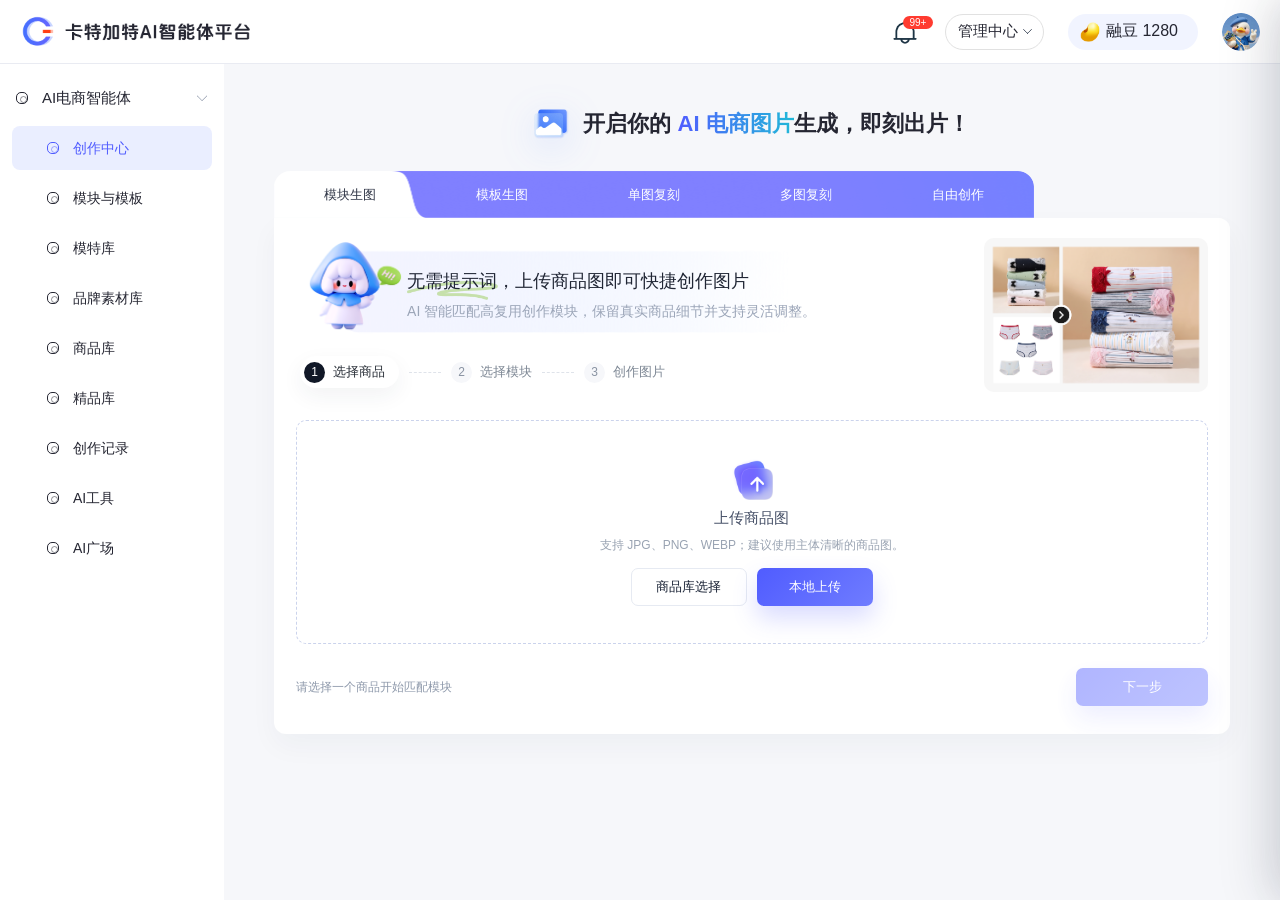
==== commit 89e0f613: "Publish AI ecommerce image prototype module generation update" ====
--- a/design-output/ai-ecommerce-product-library-v3/index.html
+++ b/design-output/ai-ecommerce-product-library-v3/index.html
@@ -4,7 +4,7 @@
   <meta charset="UTF-8" />
   <meta name="viewport" content="width=device-width, initial-scale=1.0" />
   <title>AI电商智能体 - 商品库原型</title>
-  <link rel="stylesheet" href="styles.css?v=20260818-suite-export-actions" />
+  <link rel="stylesheet" href="styles.css?v=20260818-suite-export-preview-actions" />
 </head>
 <body>
   <header class="global-header">
@@ -471,13 +471,19 @@
                 <button class="is-active" type="button" data-module-image-flow-step="3"><i>3</i><span>创作图片</span></button>
               </nav>
             </div>
+            <nav class="module-create-flow-steps" data-module-create-flow-steps aria-label="创建图生图模块步骤">
+              <button class="is-active" type="button" data-module-create-step="1"><i>1</i><span>解析与准备素材</span></button>
+              <b></b>
+              <button type="button" data-module-create-step="2"><i>2</i><span>确认并创建</span></button>
+            </nav>
             <div class="module-image-head-actions">
               <button class="module-task-trigger" type="button" data-module-task-drawer aria-expanded="false">任务记录 <b data-module-task-count>0</b></button>
             </div>
           </header>
 
           <div class="module-image-layout">
-            <aside class="module-config-rail">
+            <section class="module-step-one-workspace" data-module-create-step-one>
+              <aside class="module-step-one-analysis">
               <section class="module-config-section module-source-section module-reuse-only" data-module-source-section>
                 <div class="module-section-title static"><span>已选模块</span></div>
                 <div class="module-source-card">
@@ -499,10 +505,10 @@
                 <div class="module-flow-section-title"><span>1</span><div><strong>选择解析方式</strong><small>让 AI 先理解参考图，再开始创作</small></div><em>可选</em></div>
                 <div class="module-analysis-mode-switch" role="radiogroup" aria-label="解析方式">
                   <button class="is-active" type="button" role="radio" aria-checked="true" data-module-analysis-mode-choice="single">
-                    <i>1</i><span><strong>单图解析</strong><small>适合一张主图或氛围图</small></span>
+                    <i>1</i><span><strong>单图解析</strong></span>
                   </button>
                   <button type="button" role="radio" aria-checked="false" data-module-analysis-mode-choice="multi">
-                    <i>▦</i><span><strong>多图解析</strong><small>适合详情页或一组参考图</small></span>
+                    <i>▦</i><span><strong>多图解析</strong></span>
                   </button>
                 </div>
                 <div class="module-analysis-stage">
@@ -520,6 +526,8 @@
                 <div class="module-analysis-result" data-module-analysis-result hidden>
                   <span data-module-analysis-mode>单图解析完成</span>
                   <p data-module-analysis-result-copy>解析结果不会自动覆盖已有描述，请选择要添加的位置。</p>
+                  <div class="module-analysis-copy-block"><strong>产品描述</strong><p data-module-analysis-product-copy></p></div>
+                  <div class="module-analysis-copy-block"><strong>场景描述</strong><p data-module-analysis-scene-copy></p></div>
                   <div class="module-analysis-result-actions">
                     <button type="button" data-module-analysis-add="product">添加到产品描述</button>
                     <button type="button" data-module-analysis-add="scene">添加到场景描述</button>
@@ -527,17 +535,24 @@
                 </div>
               </section>
 
+              </aside>
+
+              <main class="module-step-one-materials">
               <section class="module-config-section module-material-section" data-module-material-section>
-                <div class="module-flow-section-title compact module-create-step-title"><span>2</span><div><strong>补充创作素材</strong><small>至少上传一项，商品图、模特图或场景图均可</small></div></div>
+                <div class="module-flow-section-title compact module-create-step-title"><div><strong>补充参考素材</strong><small>至少上传一项，商品图、模特图、背景图或参考图均可</small></div></div>
                 <div class="module-section-title module-material-title" data-module-material-static-title hidden><span data-module-material-title-static>所需素材</span></div>
-                <button class="module-section-title module-material-toggle" type="button" data-module-material-toggle aria-expanded="true">
-                  <span data-module-material-title>创作素材</span><small data-module-material-requirement>至少上传一项</small><b></b>
-                </button>
                 <div class="module-material-content" data-module-material-content>
                   <div class="module-material-grid" data-module-material-grid></div>
                 </div>
               </section>
-
+              </main>
+            </section>
+
+            <aside class="module-config-rail" data-module-create-step-two>
+              <section class="module-config-section module-confirm-material-section" data-module-confirm-material-section>
+                <div class="module-flow-section-title compact"><div><strong>已解析与已上传素材</strong><small>仅展示本次实际存在的图片</small></div></div>
+                <div class="module-confirm-material-list" data-module-confirm-material-list></div>
+              </section>
               <section class="module-config-section module-product-analysis-section module-reuse-only" data-module-product-analysis-section>
                 <div class="module-section-title static"><span>解析产品</span><small data-module-product-analysis-state hidden></small></div>
                 <button class="module-product-analysis-submit" type="button" data-module-product-analysis-submit disabled>解析产品 <em>1</em></button>
@@ -549,7 +564,6 @@
               </section>
 
               <section class="module-config-section module-text-section module-product-description-section">
-                <div class="module-flow-section-title compact module-create-step-title"><span>3</span><div><strong>确认创作要求</strong><small>可直接使用解析结果，也可手动补充</small></div></div>
                 <div class="module-section-title static"><span>产品描述</span></div>
                 <label class="module-text-field">
                   <textarea rows="5" data-module-product-prompt placeholder="描述商品主体、卖点、材质或希望保留的细节"></textarea>
@@ -566,7 +580,6 @@
               </section>
 
               <section class="module-config-section module-setting-section">
-                <div class="module-flow-section-title compact module-create-step-title"><span>4</span><div><strong>设置生成参数</strong><small>确认比例、清晰度与图片数量</small></div></div>
                 <div class="module-section-title static"><span>生成设置</span></div>
                 <div class="module-setting-grid">
                   <label><span>图片比例</span><select data-module-ratio><option>1:1</option><option>2:3</option><option>3:2</option><option selected>3:4</option><option>4:3</option><option>4:5</option><option>5:4</option><option>9:16</option><option>16:9</option><option>21:9</option></select></label>
@@ -585,7 +598,7 @@
               </div>
             </aside>
 
-            <main class="module-asset-workspace">
+            <main class="module-asset-workspace" data-module-create-step-two>
               <div class="module-asset-head">
                 <div>
                   <h2 data-module-asset-heading>候选资产</h2>
@@ -606,6 +619,14 @@
               </section>
             </main>
           </div>
+
+          <footer class="module-create-flow-footer" data-module-create-flow-footer>
+            <span data-module-create-flow-status>第 1 步：选择解析方式并补充参考素材</span>
+            <div>
+              <button type="button" data-module-create-previous hidden>上一步</button>
+              <button class="is-primary" type="button" data-module-create-next>下一步：确认创作</button>
+            </div>
+          </footer>
 
           <div class="module-task-mask" data-module-task-mask></div>
           <aside class="module-task-drawer" data-module-task-drawer-panel aria-hidden="true">
@@ -707,7 +728,6 @@
                 <button type="button" data-template-flow-step="3"><i>3</i><span>生成参数</span></button>
               </nav>
             </div>
-            <button class="module-flow-record" type="button" data-template-flow-record>生图记录</button>
           </header>
           <main class="module-flow-main">
             <section class="module-flow-selected-product-area" data-template-flow-product-area>
@@ -741,24 +761,21 @@
         <section class="module-static-page" data-module-static-page>
           <header class="module-static-head">
             <div class="module-static-head-left"><button class="module-image-back" type="button" data-module-static-back>返回</button><div><h1 data-module-static-title>创建固定图模块</h1><p>草稿已自动保存</p></div></div>
-            <span class="module-image-type" data-module-static-type>固定图模块</span>
           </header>
           <div class="module-static-layout">
             <aside class="module-static-config">
               <section class="module-static-section" data-static-fixed-panel>
                 <div class="module-section-title static"><span>固定图片</span><small>必填</small></div>
-                <p class="module-section-note">保存后保持图片与版式不变，不支持替换商品、文案或价格字段。</p>
                 <label class="static-image-upload" data-static-image-upload>
                   <input type="file" accept="image/*" data-static-image-input>
                   <span class="static-image-upload-empty"><i>＋</i><b>上传固定图片</b><small>支持 JPG、PNG、WebP</small></span>
                   <span class="static-image-upload-filled" hidden><img src="" alt="固定图预览" data-static-upload-thumb><b>更换图片</b></span>
                 </label>
               </section>
-              <section class="module-static-section" data-static-fixed-panel>
-                <div class="module-section-title static"><span>模块信息</span><small>必填</small></div>
-                <label class="module-text-field"><span>模块名称</span><input type="text" data-static-module-name placeholder="请输入模块名称"></label>
-                <label class="module-text-field"><span>选择类目</span><select data-static-module-category><option value="">请选择类目</option><option value="服装">服装</option><option value="内裤">内裤</option><option value="皮带">皮带</option><option value="保暖内衣">保暖内衣</option><option value="鞋子">鞋子</option><option value="箱包">箱包</option><option value="帽子">帽子</option><option value="内衣">内衣</option></select></label>
-              </section>
+              <div class="module-static-meta-fields" data-static-fixed-panel>
+                <label class="module-text-field"><span>模块名称 <em>必填</em></span><input type="text" data-static-module-name placeholder="请输入模块名称"></label>
+                <label class="module-text-field"><span>模块分类 <em>必填</em></span><select data-static-module-category><option value="">请选择类目</option><option value="服装">服装</option><option value="内裤">内裤</option><option value="皮带">皮带</option><option value="保暖内衣">保暖内衣</option><option value="鞋子">鞋子</option><option value="箱包">箱包</option><option value="帽子">帽子</option><option value="内衣">内衣</option></select></label>
+              </div>
               <section class="module-static-section static-text-content" data-static-text-panel hidden>
                 <div class="module-section-title static"><span>文字内容</span><small>必填</small></div>
                 <label class="module-text-field"><span>示例文字</span><textarea rows="4" data-static-text-content placeholder="输入用于预览的文字内容">轻盈裸感&#10;自在呼吸</textarea></label>
@@ -774,18 +791,17 @@
                 <div class="static-style-row"><span>颜色</span><div class="static-color-options" data-static-color><button class="is-active" type="button" data-static-color-value="#2f3544" style="--swatch:#2f3544"></button><button type="button" data-static-color-value="#ffffff" style="--swatch:#ffffff"></button><button type="button" data-static-color-value="#5668f4" style="--swatch:#5668f4"></button><button type="button" data-static-color-value="#d76a94" style="--swatch:#d76a94"></button></div></div>
                 <div class="static-style-row"><span>对齐</span><div class="static-option-group compact" data-static-align><button type="button" data-static-align-value="left">左</button><button class="is-active" type="button" data-static-align-value="center">中</button><button type="button" data-static-align-value="right">右</button></div></div>
               </section>
-              <div class="module-generate-bar static-save-bar"><button class="module-generate-button" type="button" data-static-save-open><span data-static-save-label>保存固定图模块</span></button></div>
             </aside>
             <main class="module-static-preview-area">
-              <div class="module-asset-head"><div><h2 data-static-preview-title>固定图预览</h2><p data-static-preview-copy>上传图片后可预览最终固定图资产。</p></div><div class="module-asset-state" data-static-preview-state>待配置</div></div>
+              <div class="module-asset-head"><div><h2 data-static-preview-title>固定图预览</h2><p data-static-preview-copy>上传图片后可预览最终固定图资产。</p></div></div>
               <section class="static-image-preview" data-static-fixed-preview>
                 <div class="static-preview-empty" data-static-fixed-empty><span>▧</span><h3>上传一张固定图片</h3><p>它将作为不可替换的固定图模块保存。</p></div>
                 <img src="" alt="固定图模块预览" data-static-fixed-preview-image hidden>
               </section>
               <section class="static-text-preview" data-static-text-preview hidden><div class="static-text-preview-canvas" data-static-text-canvas><p data-static-text-render>轻盈裸感<br>自在呼吸</p><span>文字样式预览</span></div></section>
-              <section class="module-saved-asset static-saved-asset" data-static-saved-asset hidden><div class="module-saved-asset-copy"><span>模块资产</span><h3 data-static-saved-name>未命名模块</h3><p data-static-saved-copy>已保存为唯一当前版本，可在套图方案继续使用。</p></div><div class="module-saved-asset-actions"><button type="button" data-static-edit>继续编辑</button><button type="button" data-static-view-asset>查看模块资产</button></div></section>
             </main>
           </div>
+          <footer class="module-static-preview-actions"><button class="module-generate-button" type="button" data-static-save-open><span data-static-save-label>保存固定图模块</span></button></footer>
         </section>
       </section>
 
@@ -1462,7 +1478,7 @@
 
               <section class="template-builder-card">
                 <div class="template-builder-title-row">
-                  <h2>模板内容</h2>
+                  <div class="template-builder-title-inline"><h2>模板内容</h2><span data-builder-preview-count>支持拖拽调整顺序</span></div>
                 </div>
                 <div class="template-group-board" data-builder-group-board></div>
               </section>
@@ -1473,7 +1489,6 @@
                 <h2>长图实时预览</h2>
                 <button class="btn ghost template-live-preview-btn" type="button" data-template-builder-preview>预览</button>
               </div>
-              <p class="template-live-note" data-builder-preview-count>支持拖拽调整顺序</p>
               <div class="template-phone-preview" data-builder-preview></div>
             </aside>
           </div>
@@ -1487,21 +1502,20 @@
         <section class="material-library-card boutique-library-page">
           <div class="inspiration-title-row boutique-title-row">
             <h2 data-material-library-title>精品库</h2>
-            <p data-material-count>共 1 个素材</p>
+            <p data-material-count>共 0 个作品</p>
           </div>
 
           <div class="boutique-library-tools">
-            <div class="resource-filter resource-filter-primary boutique-filter-tabs" aria-label="精品库类型筛选">
-              <button class="is-active" type="button" data-boutique-filter="all">全部</button>
-              <button type="button" data-boutique-filter="单图生成">单图生成</button>
-              <button type="button" data-boutique-filter="套图创作">套图创作</button>
-              <button type="button" data-boutique-filter="套图复刻">套图复刻</button>
-              <button type="button" data-boutique-filter="扩图">扩图</button>
-              <button type="button" data-boutique-filter="模块创建">模块创建</button>
+            <div class="resource-filter resource-filter-primary boutique-filter-tabs" role="tablist" aria-label="精品库创作类型">
+              <button class="is-active" type="button" role="tab" aria-selected="true" data-boutique-filter="模块生图">模块生图</button>
+              <button type="button" role="tab" aria-selected="false" data-boutique-filter="模板生图">模板生图</button>
+              <button type="button" role="tab" aria-selected="false" data-boutique-filter="单图复刻">单图复刻</button>
+              <button type="button" role="tab" aria-selected="false" data-boutique-filter="多图复刻">多图复刻</button>
+              <button type="button" role="tab" aria-selected="false" data-boutique-filter="自由创作">自由创作</button>
             </div>
             <label class="inspiration-search boutique-search">
               <span class="search-icon"></span>
-              <input type="search" placeholder="搜索素材名称 / 商品名称" data-material-search>
+              <input type="search" placeholder="搜索作品名称 / 商品名称" data-material-search>
             </label>
           </div>
 
@@ -2108,13 +2122,37 @@
             </article>
             <article class="stat-card learning">
               <div class="stat-icon" aria-hidden="true">
-                <img src="assets/product-stat-new.png" alt="">
+                <img src="assets/product-stat-today.png" alt="">
               </div>
               <div class="stat-copy">
                 <span>今日新增商品数</span>
                 <div class="stat-value-line">
                   <strong>27</strong>
                   <small>较昨日 +12%</small>
+                </div>
+              </div>
+            </article>
+            <article class="stat-card learning">
+              <div class="stat-icon" aria-hidden="true">
+                <img src="assets/product-stat-week.png" alt="">
+              </div>
+              <div class="stat-copy">
+                <span>本周新增商品数</span>
+                <div class="stat-value-line">
+                  <strong>86</strong>
+                  <small>较上周 +18%</small>
+                </div>
+              </div>
+            </article>
+            <article class="stat-card learning">
+              <div class="stat-icon" aria-hidden="true">
+                <img src="assets/product-stat-month.png" alt="">
+              </div>
+              <div class="stat-copy">
+                <span>本月新增商品数</span>
+                <div class="stat-value-line">
+                  <strong>248</strong>
+                  <small>较上月 +9%</small>
                 </div>
               </div>
             </article>
@@ -2174,36 +2212,17 @@
             <h2>模特库</h2>
             <p data-model-count>共 0 个模特</p>
           </div>
-          <button class="btn primary model-create-entry" type="button" data-model-create-open>
-            <span class="model-create-entry-icon"></span>
-            新增模特
-          </button>
         </div>
         <div class="model-workspace">
-          <div class="model-filter-panel">
-            <div class="model-filter-list" data-model-gender-filter>
-              <button class="pill-btn active" type="button" data-filter-value="全部">全部</button>
-              <button class="pill-btn" type="button" data-filter-value="男性">男性</button>
-              <button class="pill-btn" type="button" data-filter-value="女性">女性</button>
-              <button class="pill-btn" type="button" data-filter-value="男童">男童</button>
-              <button class="pill-btn" type="button" data-filter-value="女童">女童</button>
-            </div>
-            <div class="model-title-actions">
-              <div class="square-search model-search">
-                <span class="search-icon"></span>
-                <input type="search" placeholder="搜索模特名称 / 风格 / 标签" data-model-search>
-              </div>
-            </div>
-            <div class="model-tag-filter" data-model-style-filter>
-              <button class="pill-btn" type="button" data-filter-value="真实感">真实感</button>
-              <button class="pill-btn" type="button" data-filter-value="3D">3D</button>
-              <button class="pill-btn" type="button" data-filter-value="亚洲">亚洲</button>
-              <button class="pill-btn" type="button" data-filter-value="欧美">欧美</button>
-              <button class="pill-btn" type="button" data-filter-value="商务">商务</button>
-              <button class="pill-btn" type="button" data-filter-value="休闲">休闲</button>
-              <button class="pill-btn" type="button" data-filter-value="古风">古风</button>
-            </div>
-          </div>
+          <form class="model-filter-panel model-query-form" data-model-query-form>
+            <label class="model-query-field"><input type="text" placeholder="请输入模特名称" aria-label="模特名称" data-model-name-search></label>
+            <label class="model-query-field"><input type="text" placeholder="请输入创作人" aria-label="创作人" data-model-creator-search></label>
+            <label class="model-query-field model-query-select"><select aria-label="年龄段" data-model-age-filter><option value="">选择年龄段</option><option value="18-24岁">18-24岁</option><option value="25-34岁">25-34岁</option><option value="35-44岁">35-44岁</option><option value="7-12岁">7-12岁</option></select></label>
+            <label class="model-query-field model-query-select"><select aria-label="性别" data-model-gender-select><option value="">选择性别</option><option value="男性">男性</option><option value="女性">女性</option><option value="男童">男童</option><option value="女童">女童</option></select></label>
+            <label class="model-query-field model-query-select"><select aria-label="肤色" data-model-skin-filter><option value="">选择肤色</option><option value="自然肤色">自然肤色</option><option value="白皙肤色">白皙肤色</option><option value="小麦肤色">小麦肤色</option><option value="深色肤色">深色肤色</option></select></label>
+            <button class="btn model-query-button" type="submit"><span class="model-query-icon"></span>查询</button>
+            <button class="btn primary model-create-entry" type="button" data-model-create-open><span class="model-create-entry-icon"></span>新建</button>
+          </form>
           <div class="model-content">
             <div class="model-grid" data-model-grid></div>
             <div class="empty-state model-empty" data-model-empty>
@@ -3094,7 +3113,7 @@
   <div class="prototype-modal" data-template-content-modal aria-hidden="true">
     <div class="prototype-modal-panel template-module-picker-panel">
       <div class="prototype-modal-head">
-        <h2>选择模块</h2>
+        <h2 data-content-modal-title>选择模块</h2>
         <button class="prototype-close" type="button" data-modal-close aria-label="关闭"></button>
       </div>
       <div class="module-picker-tabs" role="tablist" aria-label="模块类型">
@@ -3108,7 +3127,15 @@
         <select data-module-picker-source aria-label="选择来源"><option value="全部">全部来源</option><option value="自己创作">自己创作</option><option value="已购模块">已购模块</option></select>
         <button class="btn primary" type="button" data-module-picker-query>查询</button>
       </div>
-      <div class="module-picker-body"><div class="module-picker-grid" data-content-source-grid></div></div>
+      <div class="module-picker-body">
+        <div class="module-picker-grid" data-content-source-grid></div>
+        <div class="module-picker-local-panel" data-content-local-panel hidden>
+          <input type="file" accept="image/*" multiple hidden data-content-local-file>
+          <button class="module-picker-local-upload" type="button" data-content-local-trigger><span aria-hidden="true">+</span>从本地上传</button>
+          <p>支持 JPG、PNG、WEBP，可一次选择多张图片</p>
+          <div class="module-picker-local-list" data-content-local-list></div>
+        </div>
+      </div>
       <div class="module-picker-footer">
         <div class="module-picker-pagination" aria-label="模块分页"><button type="button" disabled>‹</button><button class="is-active" type="button">1</button><button type="button">2</button><button type="button">3</button><span>…</span><button type="button">12</button><button type="button">›</button></div>
         <div class="prototype-modal-actions right">
@@ -3310,6 +3337,36 @@
     </div>
   </div>
 
+  <div class="prototype-modal" data-model-reference-picker-modal aria-hidden="true">
+    <div class="prototype-modal-panel model-reference-picker-panel" role="dialog" aria-modal="true" aria-labelledby="model-reference-picker-title">
+      <div class="model-reference-picker-head">
+        <div>
+          <h2 id="model-reference-picker-title">添加人物图片</h2>
+          <p>选择一张人物图片，用于提取模特的基础特征和风格。</p>
+        </div>
+        <button class="prototype-close model-reference-picker-close" type="button" data-model-reference-picker-close aria-label="关闭"></button>
+      </div>
+      <div class="model-reference-picker-tabs" role="tablist" aria-label="人物图片来源">
+        <button class="is-active" type="button" role="tab" aria-selected="true" data-model-reference-source="local">本地上传</button>
+        <button type="button" role="tab" aria-selected="false" data-model-reference-source="library">模特库上传</button>
+      </div>
+      <div class="model-reference-picker-body">
+        <section class="model-reference-source-panel is-active" data-model-reference-source-panel="local">
+          <input type="file" accept="image/*" hidden data-model-reference-file>
+          <button class="model-reference-local-dropzone" type="button" data-model-reference-file-trigger>
+            <span class="model-reference-upload-icon" aria-hidden="true"></span>
+            <strong>上传本地人物图片</strong>
+            <small>支持 JPG、PNG、WEBP，建议上传正面清晰的人物图片。</small>
+            <span class="model-reference-local-button">选择本地图片</span>
+          </button>
+        </section>
+        <section class="model-reference-source-panel" data-model-reference-source-panel="library" hidden>
+          <div class="model-reference-library-grid" data-model-reference-library-grid></div>
+        </section>
+      </div>
+    </div>
+  </div>
+
   <div class="prototype-modal" data-model-detail-modal aria-hidden="true">
     <div class="prototype-modal-panel model-detail-panel">
       <div class="prototype-modal-head model-detail-head">
@@ -3464,6 +3521,6 @@
 
   <div class="toast" data-toast>已选择创作入口</div>
 
-  <script src="script.js?v=20260818-suite-return-confirm"></script>
+  <script src="script.js?v=20260818-suite-export-preview-actions"></script>
 </body>
 </html>
--- a/design-output/ai-ecommerce-product-library-v3/styles.css
+++ b/design-output/ai-ecommerce-product-library-v3/styles.css
@@ -485,14 +485,14 @@
 }
 
 .stats-grid {
-  display: flex;
-  flex-wrap: wrap;
+  display: grid;
+  grid-template-columns: repeat(4, minmax(0, 1fr));
   gap: 16px;
   margin-bottom: 24px;
 }
 
 .stat-card {
-  width: min(280px, 100%);
+  width: auto;
   min-height: 108px;
   padding: 18px 18px 16px;
   border: 1px solid #e3e8f2;
@@ -5731,6 +5731,12 @@
 
 .boutique-card-tags { display: none; }
 
+/* 精品库仅支持查看：点击图片直接进入大图预览。 */
+.boutique-resource-card:hover .resource-card-title,
+.boutique-resource-card:focus-within .resource-card-title {
+  transform: none;
+}
+
 .boutique-resource-card .resource-hover-actions {
   top: auto;
   right: 14px;
@@ -5758,7 +5764,7 @@
 
 .boutique-resource-card:hover .resource-card-title,
 .boutique-resource-card:focus-within .resource-card-title {
-  transform: translateY(-46px);
+  transform: none;
 }
 
 .boutique-resource-card:hover .resource-hover-actions,
@@ -7526,6 +7532,488 @@
   line-height: 18px;
 }
 
+/* 模特库列表改版：沿用平台控件尺寸，强化筛选和卡片操作。 */
+.workspace-page[data-page="model-library"] .model-filter-panel {
+  display: grid;
+  grid-template-columns: minmax(0, 1fr) 280px;
+  gap: 14px 18px;
+  padding: 16px;
+  border: 1px solid #edf0f5;
+  border-radius: 10px;
+  background: #fbfcff;
+}
+
+.workspace-page[data-page="model-library"] .model-filter-group {
+  display: flex;
+  align-items: center;
+  min-width: 0;
+  gap: 14px;
+}
+
+.workspace-page[data-page="model-library"] .model-filter-group-type {
+  grid-column: 1;
+}
+
+.workspace-page[data-page="model-library"] .model-filter-group-tags {
+  grid-column: 1 / -1;
+  padding-top: 12px;
+  border-top: 1px dashed #e7ebf2;
+}
+
+.workspace-page[data-page="model-library"] .model-filter-label {
+  flex: 0 0 52px;
+  color: #657084;
+  font-size: 13px;
+  line-height: 20px;
+}
+
+.workspace-page[data-page="model-library"] .model-filter-list,
+.workspace-page[data-page="model-library"] .model-tag-filter {
+  display: flex;
+  flex: 1;
+  align-items: center;
+  flex-wrap: wrap;
+  gap: 8px;
+  margin: 0;
+}
+
+.workspace-page[data-page="model-library"] .model-filter-list .pill-btn {
+  width: auto;
+  min-width: 68px;
+  height: 32px;
+  padding: 0 12px;
+  border-radius: 7px;
+  color: #657084;
+  background: #fff;
+  font-size: 13px;
+}
+
+.workspace-page[data-page="model-library"] .model-filter-list .pill-btn.active {
+  color: #505cff;
+  border-color: #d9ddff;
+  background: #f3f4ff;
+}
+
+.workspace-page[data-page="model-library"] .model-tag-filter .pill-btn {
+  min-height: 28px;
+  padding: 0 10px;
+  border: 1px solid #e3e8f1;
+  border-radius: 999px;
+  color: #778398;
+  background: #fff;
+  font-size: 12px;
+}
+
+.workspace-page[data-page="model-library"] .model-tag-filter .pill-btn.active,
+.workspace-page[data-page="model-library"] .model-tag-filter .pill-btn:hover {
+  color: #505cff;
+  border-color: #d9ddff;
+  background: #f3f4ff;
+}
+
+.workspace-page[data-page="model-library"] .model-title-actions {
+  grid-column: 2;
+  grid-row: 1;
+  width: 280px;
+  align-self: center;
+}
+
+.workspace-page[data-page="model-library"] .model-content {
+  padding-top: 18px;
+}
+
+.workspace-page[data-page="model-library"] .model-card {
+  position: relative;
+  overflow: hidden;
+  border-color: #e5eaf2;
+  border-radius: 10px;
+  background: #fff;
+}
+
+.workspace-page[data-page="model-library"] .model-image.model-visual {
+  aspect-ratio: 1 / 1;
+}
+
+.workspace-page[data-page="model-library"] .model-image-toolbar {
+  position: absolute;
+  top: 10px;
+  right: 10px;
+  z-index: 2;
+  display: flex;
+  gap: 6px;
+}
+
+.workspace-page[data-page="model-library"] .model-image-toolbar button {
+  display: grid;
+  width: 28px;
+  height: 28px;
+  padding: 0;
+  place-items: center;
+  border: 1px solid rgba(255, 255, 255, .56);
+  border-radius: 7px;
+  color: #fff;
+  background: rgba(24, 30, 45, .42);
+  backdrop-filter: blur(5px);
+  cursor: pointer;
+}
+
+.workspace-page[data-page="model-library"] .model-image-toolbar button:hover {
+  background: #505cff;
+}
+
+.workspace-page[data-page="model-library"] .model-card-icon {
+  position: relative;
+  display: block;
+  width: 14px;
+  height: 14px;
+}
+
+.workspace-page[data-page="model-library"] .model-card-icon.view::before {
+  position: absolute;
+  inset: 4px 1px;
+  border: 1.5px solid currentColor;
+  border-radius: 50% / 60%;
+  content: "";
+}
+
+.workspace-page[data-page="model-library"] .model-card-icon.view::after {
+  position: absolute;
+  top: 6px;
+  left: 5px;
+  width: 4px;
+  height: 4px;
+  border-radius: 50%;
+  background: currentColor;
+  content: "";
+}
+
+.workspace-page[data-page="model-library"] .model-card-icon.edit::before {
+  position: absolute;
+  top: 2px;
+  left: 6px;
+  width: 2px;
+  height: 11px;
+  border-radius: 2px;
+  background: currentColor;
+  transform: rotate(45deg);
+  content: "";
+}
+
+.workspace-page[data-page="model-library"] .model-card-icon.edit::after {
+  position: absolute;
+  bottom: 1px;
+  left: 3px;
+  width: 5px;
+  height: 3px;
+  border-top: 1px solid currentColor;
+  transform: rotate(-45deg);
+  content: "";
+}
+
+.workspace-page[data-page="model-library"] .model-image-actions {
+  position: absolute;
+  right: 0;
+  bottom: 0;
+  left: 0;
+  z-index: 2;
+  display: flex;
+  justify-content: center;
+  gap: 8px;
+  padding: 26px 12px 12px;
+  opacity: 0;
+  background: linear-gradient(180deg, transparent 0%, rgba(23, 32, 51, .68) 100%);
+  transform: translateY(10px);
+  transition: opacity .18s ease, transform .18s ease;
+}
+
+.workspace-page[data-page="model-library"] .model-card:hover .model-image-actions,
+.workspace-page[data-page="model-library"] .model-card:focus-within .model-image-actions {
+  opacity: 1;
+  transform: translateY(0);
+}
+
+.workspace-page[data-page="model-library"] .model-image-actions button {
+  min-width: 76px;
+  height: 30px;
+  padding: 0 10px;
+  border: 1px solid rgba(255, 255, 255, .72);
+  border-radius: 7px;
+  color: #fff;
+  background: rgba(255, 255, 255, .14);
+  cursor: pointer;
+  font-size: 12px;
+}
+
+.workspace-page[data-page="model-library"] .model-image-actions button.primary {
+  border-color: #505cff;
+  background: #505cff;
+}
+
+.workspace-page[data-page="model-library"] .model-card-body {
+  gap: 10px;
+  padding: 14px;
+}
+
+.workspace-page[data-page="model-library"] .model-grid {
+  grid-template-columns: repeat(5, minmax(0, 1fr));
+}
+
+.workspace-page[data-page="model-library"] .model-card-title-row {
+  display: flex;
+  align-items: center;
+  justify-content: space-between;
+  gap: 8px;
+}
+
+.workspace-page[data-page="model-library"] .model-card-body h3 {
+  min-height: 0;
+  overflow: hidden;
+  color: #252632;
+  font-size: 15px;
+  line-height: 22px;
+  text-overflow: ellipsis;
+  white-space: nowrap;
+}
+
+.workspace-page[data-page="model-library"] .model-card-info {
+  display: grid;
+  gap: 3px;
+  min-width: 0;
+  color: #98a2b3;
+  font-size: 12px;
+  line-height: 18px;
+}
+
+.workspace-page[data-page="model-library"] .model-card-info span {
+  overflow: hidden;
+  text-overflow: ellipsis;
+  white-space: nowrap;
+}
+
+.workspace-page[data-page="model-library"] .model-card-status {
+  flex: 0 0 auto;
+  padding: 2px 6px;
+  border-radius: 4px;
+  color: #138a57;
+  background: #ecfaf3;
+  font-size: 11px;
+  line-height: 18px;
+}
+
+.workspace-page[data-page="model-library"] .model-card-tags {
+  gap: 6px;
+}
+
+.workspace-page[data-page="model-library"] .model-card-tags .badge {
+  min-height: 22px;
+  padding: 0 7px;
+  border-radius: 5px;
+  font-size: 11px;
+}
+
+.workspace-page[data-page="model-library"] .model-card-meta {
+  gap: 8px;
+  color: #98a2b3;
+  font-size: 11px;
+  line-height: 18px;
+}
+
+.workspace-page[data-page="model-library"] .model-card-meta span:first-child {
+  overflow: hidden;
+  text-overflow: ellipsis;
+  white-space: nowrap;
+}
+
+.workspace-page[data-page="model-library"] .model-card-actions {
+  display: flex;
+  gap: 8px;
+  padding-top: 2px;
+}
+
+.workspace-page[data-page="model-library"] .model-card-actions button {
+  flex: 1;
+  height: 30px;
+  padding: 0 8px;
+  border: 1px solid #dfe5f1;
+  border-radius: 6px;
+  color: #657084;
+  background: #fff;
+  font-size: 12px;
+}
+
+.workspace-page[data-page="model-library"] .model-card-actions button.primary-action {
+  color: #fff;
+  border-color: #505cff;
+  background: #505cff;
+}
+
+@media (max-width: 1024px) {
+  .workspace-page[data-page="model-library"] .model-filter-panel {
+    grid-template-columns: 1fr;
+  }
+
+  .workspace-page[data-page="model-library"] .model-filter-group-type,
+  .workspace-page[data-page="model-library"] .model-filter-group-tags,
+  .workspace-page[data-page="model-library"] .model-title-actions {
+    grid-column: 1;
+    grid-row: auto;
+    width: 100%;
+  }
+}
+
+/* 模特库查询栏：按管理页筛选表单收口，移除标签和搜索框。 */
+.workspace-page[data-page="model-library"] .model-title-row {
+  margin-bottom: 18px;
+}
+
+.workspace-page[data-page="model-library"] .model-query-form {
+  display: grid;
+  grid-template-columns: repeat(5, minmax(118px, 1fr)) 96px 90px;
+  align-items: center;
+  gap: 12px;
+  padding: 0;
+  border: 0;
+  border-radius: 0;
+  background: transparent;
+}
+
+.workspace-page[data-page="model-library"] .model-query-field {
+  display: block;
+  min-width: 0;
+}
+
+.workspace-page[data-page="model-library"] .model-query-field input,
+.workspace-page[data-page="model-library"] .model-query-field select {
+  box-sizing: border-box;
+  width: 100%;
+  height: 36px;
+  padding: 0 13px;
+  border: 1px solid #dfe5f1;
+  border-radius: 8px;
+  outline: 0;
+  color: #3f4a5a;
+  background: #fff;
+  font: inherit;
+  font-size: 13px;
+}
+
+.workspace-page[data-page="model-library"] .model-query-field input::placeholder {
+  color: #b7c0ce;
+}
+
+.workspace-page[data-page="model-library"] .model-query-field select:has(option:checked[value=""]) {
+  color: #b7c0ce;
+}
+
+.workspace-page[data-page="model-library"] .model-query-field input:focus,
+.workspace-page[data-page="model-library"] .model-query-field select:focus {
+  border-color: #9ca7ff;
+  box-shadow: 0 0 0 3px rgba(80, 92, 255, .08);
+}
+
+.workspace-page[data-page="model-library"] .model-query-select {
+  position: relative;
+}
+
+.workspace-page[data-page="model-library"] .model-query-select::after {
+  position: absolute;
+  top: 12px;
+  right: 18px;
+  width: 8px;
+  height: 8px;
+  border-right: 1.5px solid #aab4c4;
+  border-bottom: 1.5px solid #aab4c4;
+  pointer-events: none;
+  transform: rotate(45deg);
+  content: "";
+}
+
+.workspace-page[data-page="model-library"] .model-query-field select {
+  padding-right: 36px;
+  appearance: none;
+}
+
+.workspace-page[data-page="model-library"] .model-query-button,
+.workspace-page[data-page="model-library"] .model-create-entry {
+  width: 100%;
+  min-width: 0;
+  height: 36px;
+  padding: 0 12px;
+  justify-content: center;
+  border-radius: 8px;
+  font-size: 15px;
+  font-weight: 400;
+}
+
+.workspace-page[data-page="model-library"] .model-query-button {
+  gap: 7px;
+  border: 1px solid #5662ff;
+  color: #505cff;
+  background: #fff;
+}
+
+.workspace-page[data-page="model-library"] .model-query-button:hover {
+  background: #f5f6ff;
+}
+
+.workspace-page[data-page="model-library"] .model-query-icon {
+  position: relative;
+  width: 15px;
+  height: 15px;
+  border: 2px solid currentColor;
+  border-radius: 50%;
+}
+
+.workspace-page[data-page="model-library"] .model-query-icon::after {
+  position: absolute;
+  right: -5px;
+  bottom: -3px;
+  width: 6px;
+  height: 2px;
+  border-radius: 2px;
+  background: currentColor;
+  transform: rotate(45deg);
+  content: "";
+}
+
+.workspace-page[data-page="model-library"] .model-create-entry {
+  gap: 7px;
+  box-shadow: 0 8px 18px rgba(80, 92, 255, .18);
+}
+
+.workspace-page[data-page="model-library"] .model-create-entry-icon {
+  width: 15px;
+  height: 15px;
+}
+
+.workspace-page[data-page="model-library"] .model-create-entry-icon::before {
+  top: 7px;
+}
+
+.workspace-page[data-page="model-library"] .model-create-entry-icon::after {
+  left: 7px;
+}
+
+@media (max-width: 1180px) {
+  .workspace-page[data-page="model-library"] .model-query-form {
+    grid-template-columns: repeat(3, minmax(160px, 1fr));
+  }
+
+  .workspace-page[data-page="model-library"] .model-grid {
+    grid-template-columns: repeat(4, minmax(0, 1fr));
+  }
+}
+
+@media (max-width: 720px) {
+  .workspace-page[data-page="model-library"] .model-query-form {
+    grid-template-columns: 1fr 1fr;
+  }
+
+  .workspace-page[data-page="model-library"] .model-grid {
+    grid-template-columns: repeat(2, minmax(0, 1fr));
+  }
+}
+
 .prototype-modal[data-model-create-modal] .prototype-modal-head {
   padding: 28px 30px 14px;
 }
@@ -7971,6 +8459,242 @@
   border: 0;
   background: transparent;
   padding: 0;
+}
+
+.prototype-modal[data-model-create-modal] .model-create-panel[data-model-create-state="complete"] .model-create-body {
+  padding-bottom: 24px;
+}
+
+/* 人物参考图选择：在新建模特弹窗之上提供本地上传和模特库选择。 */
+.prototype-modal[data-model-reference-picker-modal] {
+  z-index: 180;
+  padding: 24px;
+  background: rgba(23, 32, 51, .42);
+}
+
+.model-reference-picker-panel {
+  width: min(1180px, calc(100vw - 96px));
+  max-height: min(720px, calc(100vh - 96px));
+  padding: 0;
+  overflow: hidden;
+  border-radius: 12px;
+  background: #fff;
+  box-shadow: 0 24px 70px rgba(23, 32, 51, .24);
+}
+
+.model-reference-picker-head {
+  display: flex;
+  align-items: flex-start;
+  justify-content: space-between;
+  gap: 18px;
+  padding: 24px 28px 16px;
+}
+
+.model-reference-picker-head h2 {
+  margin: 0;
+  color: #252632;
+  font-size: 18px;
+  line-height: 26px;
+}
+
+.model-reference-picker-head p {
+  margin: 5px 0 0;
+  color: #8e9bb0;
+  font-size: 13px;
+  line-height: 20px;
+}
+
+.model-reference-picker-panel .model-reference-picker-close {
+  position: static;
+  flex: 0 0 auto;
+  width: 32px;
+  height: 32px;
+  border: 0;
+  border-radius: 8px;
+  background: #f6f7fb;
+  box-shadow: none;
+}
+
+.model-reference-picker-panel .model-reference-picker-close::before,
+.model-reference-picker-panel .model-reference-picker-close::after {
+  top: 15px;
+  left: 8px;
+  width: 16px;
+  height: 2px;
+  background: #697386;
+}
+
+.model-reference-picker-tabs {
+  display: flex;
+  gap: 12px;
+  padding: 0 28px 18px;
+}
+
+.model-reference-picker-tabs button {
+  height: 36px;
+  padding: 0 16px;
+  border: 1px solid #e0e6f0;
+  border-radius: 8px;
+  color: #667085;
+  background: #fff;
+  font-size: 14px;
+  cursor: pointer;
+}
+
+.model-reference-picker-tabs button.is-active {
+  border-color: #d8ddff;
+  color: #505cff;
+  background: #f2f4ff;
+}
+
+.model-reference-picker-body {
+  min-height: 360px;
+  max-height: calc(min(720px, 100vh - 96px) - 132px);
+  padding: 0 28px 28px;
+  overflow: auto;
+}
+
+.model-reference-source-panel[hidden] {
+  display: none;
+}
+
+.model-reference-local-dropzone {
+  width: 100%;
+  min-height: 356px;
+  padding: 36px 20px;
+  border: 1px dashed #cfd8ea;
+  border-radius: 10px;
+  display: grid;
+  justify-items: center;
+  align-content: center;
+  color: #252632;
+  background: #fbfcff;
+  cursor: pointer;
+}
+
+.model-reference-local-dropzone:hover {
+  border-color: #aeb8ff;
+  background: #f8f9ff;
+}
+
+.model-reference-upload-icon {
+  width: 66px;
+  height: 66px;
+  margin-bottom: 14px;
+  display: block;
+  background: url("../../../AI视频/ai-ecommerce-video-demo/assets/model-text-upload-icon.png") center / contain no-repeat;
+}
+
+.model-reference-local-dropzone strong {
+  color: #252632;
+  font-size: 16px;
+  line-height: 24px;
+}
+
+.model-reference-local-dropzone small {
+  margin-top: 8px;
+  color: #8e9bb0;
+  font-size: 13px;
+  line-height: 20px;
+}
+
+.model-reference-local-button {
+  height: 38px;
+  margin-top: 18px;
+  padding: 0 18px;
+  border-radius: 8px;
+  display: inline-flex;
+  align-items: center;
+  color: #fff;
+  background: #505cff;
+  font-size: 14px;
+  line-height: 38px;
+  box-shadow: 0 8px 18px rgba(80, 92, 255, .18);
+}
+
+.model-reference-library-grid {
+  display: grid;
+  grid-template-columns: repeat(4, minmax(0, 1fr));
+  gap: 16px;
+}
+
+.model-reference-library-card {
+  position: relative;
+  min-width: 0;
+  padding: 0;
+  overflow: hidden;
+  border: 1px solid #e4e9f2;
+  border-radius: 10px;
+  color: #252632;
+  background: #fff;
+  text-align: left;
+  cursor: pointer;
+  transition: border-color .16s ease, box-shadow .16s ease, transform .16s ease;
+}
+
+.model-reference-library-card:hover {
+  border-color: #aeb8ff;
+  box-shadow: 0 12px 26px rgba(80, 92, 255, .12);
+  transform: translateY(-2px);
+}
+
+.model-reference-library-card img {
+  width: 100%;
+  aspect-ratio: 3 / 4;
+  display: block;
+  object-fit: cover;
+  background: #f5f7fb;
+}
+
+.model-reference-library-card > span {
+  overflow: hidden;
+  padding: 10px 12px;
+  display: block;
+  font-size: 13px;
+  line-height: 20px;
+  text-overflow: ellipsis;
+  white-space: nowrap;
+}
+
+.model-reference-library-card > i {
+  position: absolute;
+  right: 10px;
+  bottom: 48px;
+  padding: 4px 9px;
+  border-radius: 6px;
+  color: #fff;
+  background: rgba(37, 38, 50, .64);
+  font-size: 12px;
+  font-style: normal;
+  opacity: 0;
+  transition: opacity .16s ease;
+}
+
+.model-reference-library-card:hover > i,
+.model-reference-library-card:focus-visible > i {
+  opacity: 1;
+}
+
+@media (max-width: 760px) {
+  .prototype-modal[data-model-reference-picker-modal] {
+    padding: 14px;
+  }
+
+  .model-reference-picker-panel {
+    width: 100%;
+    max-height: calc(100vh - 28px);
+  }
+
+  .model-reference-picker-head,
+  .model-reference-picker-tabs,
+  .model-reference-picker-body {
+    padding-right: 18px;
+    padding-left: 18px;
+  }
+
+  .model-reference-library-grid {
+    grid-template-columns: repeat(2, minmax(0, 1fr));
+  }
 }
 
 .prototype-modal[data-model-create-modal] .model-create-panel[data-model-create-state="complete"] .model-text-result-side h4 {
@@ -12148,6 +12872,13 @@
   margin-bottom: 0;
 }
 
+.template-builder-title-inline {
+  min-width: 0;
+  display: flex;
+  align-items: baseline;
+  gap: 8px;
+}
+
 .template-builder-card > .template-builder-title-row {
   margin-bottom: 14px;
 }
@@ -21080,7 +21811,7 @@
 .suite-export-long-card figure:last-child { border-bottom: 0; }
 .suite-export-long-card figure.is-dragging { opacity: .55; cursor: grabbing; }
 .suite-export-long-card figure.is-drop-target { background: #f3f5ff; box-shadow: inset 0 0 0 2px rgba(89, 104, 245, .35); }
-.suite-export-long-card img { width: 100%; max-height: 460px; border-radius: 10px; display: block; object-fit: contain; background: #f1f3f7; }
+.suite-export-long-card img { width: 100%; max-height: 460px; border-radius: 10px; display: block; object-fit: contain; background: #f1f3f7; cursor: zoom-in; }
 .suite-export-preview-card { padding: 12px; border: 1px solid #e5e9f2; border-radius: 14px; background: #fff; box-shadow: 0 10px 24px rgba(43, 54, 86, .08); }
 .suite-export-preview-card img { width: 100%; max-height: 520px; border-radius: 10px; display: block; object-fit: contain; background: #f1f3f7; }
 .suite-export-preview-card span { display: block; margin-top: 10px; color: #303746; font-size: 13px; font-weight: 600; line-height: 20px; }
@@ -21103,6 +21834,7 @@
   cursor: pointer;
 }
 .suite-export-actions button.is-primary { border-color: #5968f5; color: #fff; background: #5968f5; }
+.suite-export-actions button.is-added { border-color: #dfe5ef; color: #5968f5; background: #f3f5ff; }
 
 .suite-replica-editor:not([data-suite-step="generate"]) .suite-bottom-toolbar {
   display: none;
@@ -21515,10 +22247,60 @@
 
 .module-image-layout {
   display: grid;
-  grid-template-columns: 448px minmax(0, 1fr);
+  grid-template-columns: 300px minmax(520px, 1fr) minmax(340px, 440px);
   height: calc(100vh - 64px);
   min-height: 0;
 }
+
+/* 创建详情以“步骤导航 + 主操作区 + 结果预览”组织，不把所有字段挤在左栏。 */
+.module-create-sidebar { min-height: 0; padding: 24px 18px; overflow: auto; border-right: 1px solid #e7ebf2; background: #fff; }
+.module-sidebar-head { display: flex; align-items: center; justify-content: space-between; gap: 8px; padding: 0 6px 16px; border-bottom: 1px solid #edf0f5; }
+.module-sidebar-head strong { color: #303846; font-size: 14px; font-weight: 600; }
+.module-sidebar-head span { color: #8190a5; font-size: 11px; }
+.module-create-stepper { margin: 16px 0 0; padding: 0; list-style: none; }
+.module-create-stepper li { position: relative; min-height: 52px; padding: 10px 8px; border-radius: 8px; display: flex; align-items: flex-start; gap: 10px; color: #7d8796; cursor: pointer; }
+.module-create-stepper li + li { margin-top: 5px; }
+.module-create-stepper li::before { position: absolute; top: -5px; left: 18px; width: 1px; height: 10px; content: ""; background: #e1e5ec; }
+.module-create-stepper li:first-child::before { display: none; }
+.module-create-stepper li i { width: 22px; height: 22px; border-radius: 50%; display: grid; place-items: center; flex: 0 0 auto; color: #7d8796; background: #eef1f5; font-size: 11px; font-style: normal; line-height: 1; }
+.module-create-stepper li span { min-width: 0; display: grid; gap: 2px; }
+.module-create-stepper li strong { color: #4d5767; font-size: 13px; font-weight: 500; line-height: 19px; }
+.module-create-stepper li small { overflow: hidden; color: #9ca5b2; font-size: 11px; line-height: 16px; text-overflow: ellipsis; white-space: nowrap; }
+.module-create-stepper li.is-active { background: #f3f5ff; }
+.module-create-stepper li.is-active i { color: #fff; background: #6070ef; box-shadow: 0 4px 10px rgba(85, 104, 235, .24); }
+.module-create-stepper li.is-active strong { color: #4d60e2; font-weight: 600; }
+.module-sidebar-tip { margin: 24px 6px 0; padding: 11px; border-radius: 8px; display: flex; align-items: flex-start; gap: 7px; color: #79869a; background: #f6f8fc; }
+.module-sidebar-tip i { color: #6474ee; font-size: 14px; font-style: normal; line-height: 19px; }
+.module-sidebar-tip p { margin: 0; font-size: 11px; line-height: 18px; }
+
+.module-create-workspace { min-width: 0; padding: 24px 28px 92px; overflow: auto; background: #f7f8fb; }
+.module-create-workspace .module-config-section { max-width: 920px; margin: 0 auto; padding: 20px; border: 1px solid #e9edf4; background: #fff; box-shadow: 0 5px 18px rgba(30, 45, 78, .025); }
+.module-create-workspace .module-config-section + .module-config-section { margin-top: 14px; }
+.module-create-workspace .module-config-section.module-text-section,
+.module-create-workspace .module-config-section.module-setting-section,
+.module-create-workspace .module-config-section.module-product-description-section,
+.module-create-workspace .module-config-section.module-scene-description-section { padding: 20px; border-radius: 10px; background: #fff; }
+.module-create-workspace .module-product-description-section { margin-bottom: 0; border-radius: 10px 10px 0 0; border-bottom: 0; }
+.module-create-workspace .module-scene-description-section { margin-top: 0; border-radius: 0 0 10px 10px; border-top: 1px solid #eef1f5; }
+.module-create-workspace .module-product-description-section + .module-scene-description-section { margin-top: 0; }
+.module-create-workspace .module-analysis-flow { border-color: #dfe4ff; }
+.module-create-workspace .module-analysis-stage { max-width: 620px; }
+.module-create-workspace .module-material-grid { grid-template-columns: repeat(2, minmax(0, 1fr)); gap: 10px; }
+.module-create-workspace .module-material-card { min-height: 118px; }
+.module-create-workspace .module-material-content { margin-top: 14px; }
+.module-create-workspace .module-text-field textarea { min-height: 100px; }
+.module-create-workspace .module-setting-grid { margin-top: 12px; grid-template-columns: repeat(4, minmax(0, 1fr)); }
+.module-setting-summary { width: 100%; min-height: 50px; margin-top: 12px; padding: 9px 11px; border: 1px solid #e4e8f1; border-radius: 8px; display: flex; align-items: center; justify-content: space-between; gap: 12px; color: #566174; background: #fbfcff; text-align: left; cursor: pointer; }
+.module-setting-summary span { min-width: 0; display: grid; gap: 2px; }
+.module-setting-summary strong { color: #4e596b; font-size: 13px; font-weight: 500; line-height: 18px; }
+.module-setting-summary small { overflow: hidden; color: #929baa; font-size: 12px; line-height: 16px; text-overflow: ellipsis; white-space: nowrap; }
+.module-setting-summary b { flex: 0 0 auto; color: #5c6de8; font-size: 12px; font-weight: 500; }
+.module-setting-summary:hover { border-color: #bac4ff; background: #f7f8ff; }
+.module-generate-bar { position: sticky; z-index: 10; left: auto; bottom: -24px; width: min(920px, 100%); margin: 20px auto -24px; padding: 14px 0; border-top: 0; background: linear-gradient(to bottom, rgba(247,248,251,.1), rgba(247,248,251,.96) 30%); }
+.module-generate-button { box-shadow: 0 12px 24px rgba(81, 99, 233, .20); }
+
+.module-asset-workspace { min-width: 0; padding: 24px 20px; overflow: auto; border-left: 1px solid #e7ebf2; background: #fff; }
+.module-asset-empty { min-height: 360px; padding: 22px; }
 
 .module-config-rail {
   position: relative;
@@ -21610,7 +22392,7 @@
 .module-flow-section-title.compact strong { font-size: 13px; line-height: 18px; }
 .module-flow-section-title.compact small { font-size: 12px; line-height: 17px; }
 .module-analysis-mode-switch { margin-top: 12px; display: grid; grid-template-columns: repeat(2, minmax(0, 1fr)); gap: 8px; }
-.module-analysis-mode-switch button { min-width: 0; min-height: 70px; padding: 10px; border: 1px solid #e1e5f5; border-radius: 8px; display: flex; align-items: flex-start; gap: 8px; color: #596375; background: #fff; text-align: left; cursor: pointer; transition: border-color .18s ease, box-shadow .18s ease, background .18s ease; }
+.module-analysis-mode-switch button { min-width: 0; min-height: 48px; padding: 10px; border: 1px solid #e1e5f5; border-radius: 8px; display: flex; align-items: center; gap: 8px; color: #596375; background: #fff; text-align: left; cursor: pointer; transition: border-color .18s ease, box-shadow .18s ease, background .18s ease; }
 .module-analysis-mode-switch button:hover { border-color: #b9c2ff; background: #fafbff; }
 .module-analysis-mode-switch button.is-active { border-color: #6978ef; background: #f4f6ff; box-shadow: 0 4px 12px rgba(87, 103, 238, .10); }
 .module-analysis-mode-switch i { width: 20px; height: 20px; border-radius: 6px; display: grid; place-items: center; flex: 0 0 auto; color: #748093; background: #f1f3f7; font-size: 12px; font-style: normal; line-height: 1; }
@@ -21957,13 +22739,211 @@
 .module-image-save-field input { width: 100%; height: 36px; padding: 0 9px; border: 1px solid #e2e6ee; border-radius: 7px; outline: none; color: #4d5666; }
 .module-image-save-field input:focus { border-color: #aab5ff; }
 
+/* 将底部创建动作固定在主操作区，而非旧版左侧参数栏。 */
+.module-create-workspace .module-generate-bar { position: sticky; z-index: 10; left: auto; bottom: -24px; width: min(920px, 100%); margin: 20px auto -24px; padding: 14px 0; border-top: 0; background: linear-gradient(to bottom, rgba(247,248,251,.1), rgba(247,248,251,.96) 30%); }
+.module-create-workspace .module-generate-button { box-shadow: 0 12px 24px rgba(81, 99, 233, .20); }
+.module-image-layout > .module-asset-workspace { padding: 24px 20px; border-left: 1px solid #e7ebf2; background: #fff; }
+
+/* 三栏创建态：左侧解析，中间补充素材，右侧确认创作要求。 */
+.module-image-layout { grid-template-columns: minmax(300px, 340px) minmax(400px, 1fr) minmax(360px, 440px); grid-template-rows: minmax(0, 1fr) auto; background: #f7f8fb; }
+.module-analysis-workspace { grid-column: 1; grid-row: 1; min-height: 0; padding: 22px 16px; overflow: auto; border-right: 1px solid #e7ebf2; background: #fff; }
+.module-analysis-workspace .module-analysis-flow { padding: 0; border: 0; background: transparent; }
+.module-panel-head { margin-bottom: 16px; }
+.module-panel-head > div { display: grid; gap: 3px; }
+.module-panel-kicker { color: #6979ec; font-size: 11px; font-weight: 600; line-height: 16px; }
+.module-panel-head h2 { margin: 0; color: #313b4b; font-size: 17px; font-weight: 600; line-height: 24px; }
+.module-panel-head p { margin: 0; color: #8b95a5; font-size: 12px; line-height: 18px; }
+.module-panel-head.compact { margin-bottom: 10px; }
+.module-analysis-workspace .module-analysis-mode-switch { margin-top: 0; }
+.module-analysis-workspace .module-analysis-stage { margin-top: 16px; }
+.module-analysis-workspace .module-analysis-result { padding: 12px; border: 1px solid #dfe4ff; background: #f8f9ff; }
+.module-analysis-result-summary { margin: 5px 0 10px !important; color: #778295 !important; font-size: 12px !important; line-height: 18px !important; }
+.module-analysis-copy-block { padding: 9px; border: 1px solid #e4e8f5; border-radius: 7px; background: #fff; }
+.module-analysis-copy-block + .module-analysis-copy-block { margin-top: 7px; }
+.module-analysis-copy-block strong { color: #5669e8; font-size: 12px; font-weight: 600; line-height: 18px; }
+.module-analysis-copy-block p { margin: 4px 0 0; color: #5d6879; font-size: 12px; line-height: 19px; }
+.module-analysis-workspace .module-analysis-result-actions { margin-top: 10px; }
+
+.module-create-workspace { grid-column: 2; grid-row: 1; padding: 22px 20px 32px; overflow: auto; background: #f7f8fb; }
+.module-create-workspace .module-config-section { max-width: none; margin: 0; padding: 20px; }
+.module-create-workspace .module-source-section + .module-material-section { margin-top: 14px; }
+.module-create-workspace .module-material-grid { grid-template-columns: 1fr; }
+.module-create-workspace .module-material-card { min-height: 0; padding: 12px; display: grid; grid-template-columns: minmax(110px, .7fr) minmax(96px, .5fr) minmax(0, 1.8fr); gap: 12px; align-items: center; }
+.module-create-workspace .module-material-card-head { gap: 8px; }
+.module-create-workspace .module-material-row { min-width: 0; display: flex; align-items: center; gap: 10px; }
+.module-create-workspace .module-material-upload { width: 96px; min-height: 34px; margin: 0; flex: 0 0 96px; font-size: 12px; }
+.module-create-workspace .module-material-row .module-material-thumbs { min-width: 0; margin: 0; flex-wrap: nowrap; overflow-x: auto; }
+
+.module-requirements-workspace { grid-column: 3; grid-row: 1; min-width: 0; padding: 22px 18px 84px; overflow: auto; border-left: 1px solid #e7ebf2; background: #fff; }
+.module-requirements-workspace .module-config-section { padding: 0; border: 0; background: transparent; box-shadow: none; }
+.module-requirements-workspace .module-config-section + .module-config-section { margin-top: 18px; }
+.module-requirements-workspace .module-product-description-section { padding-bottom: 16px; border-bottom: 1px solid #edf0f5; }
+.module-requirements-workspace .module-scene-description-section { margin-top: 14px; }
+.module-requirements-workspace .module-text-field textarea { min-height: 114px; background: #fbfcff; }
+.module-requirements-workspace .module-setting-section { padding-top: 16px; border-top: 1px solid #edf0f5; }
+.module-requirements-workspace .module-setting-grid { grid-template-columns: repeat(2, minmax(0, 1fr)); }
+.module-requirements-workspace .module-generate-bar { position: sticky; bottom: -22px; width: 100%; margin: 20px 0 -22px; padding: 14px 0; background: linear-gradient(to bottom, rgba(255,255,255,.08), rgba(255,255,255,.98) 34%); }
+.module-result-tray-trigger { width: 100%; height: 36px; margin-top: 10px; border: 1px solid #cbd3ff; border-radius: 7px; color: #5869e8; background: #f7f8ff; font-size: 13px; cursor: pointer; }
+.module-result-tray-trigger b { margin-left: 4px; font-weight: 600; }
+.module-result-tray { grid-column: 2 / 4; grid-row: 2; max-height: min(380px, 42vh); padding: 16px 20px !important; overflow: auto; border-top: 1px solid #dfe4ed !important; border-left: 0 !important; background: #fff !important; box-shadow: 0 -10px 28px rgba(41, 56, 88, .06); }
+.module-result-tray .module-asset-empty { min-height: 180px; margin-top: 12px; }
+.module-result-tray .module-candidate-grid { grid-template-columns: repeat(auto-fit, minmax(180px, 1fr)); }
+.module-result-tray-head-actions { display: flex; align-items: center; gap: 10px; }
+.module-result-tray-head-actions button { height: 28px; padding: 0 8px; border: 0; border-radius: 5px; color: #6977e9; background: #f3f5ff; font-size: 12px; cursor: pointer; }
+
+/* 两步创建流：第一步准备素材，第二步只保留已存在素材的摘要与创作确认。 */
+.module-create-flow-steps { position: absolute; left: 50%; top: 50%; z-index: 1; display: flex; align-items: center; justify-content: center; transform: translate(-50%, -50%); }
+.module-create-flow-steps[hidden] { display: none !important; }
+.module-create-flow-steps button { min-width: 0; height: 34px; padding: 0 13px 0 6px; border: 0; border-radius: 999px; display: inline-flex; align-items: center; gap: 8px; color: #8b95a5; background: transparent; font-size: 14px; cursor: pointer; }
+.module-create-flow-steps i { width: 26px; height: 26px; border-radius: 50%; display: inline-grid; place-items: center; color: #7f8997; background: #edf0f4; font-size: 12px; font-style: normal; }
+.module-create-flow-steps b { width: 38px; height: 0; border-top: 1px dashed #d9dee8; }
+.module-create-flow-steps button.is-active { color: #2d3441; background: #fff; box-shadow: 0 8px 22px rgba(35, 43, 60, .06); font-weight: 600; }
+.module-create-flow-steps button.is-active i { color: #fff; background: #111827; }
+.module-create-flow-steps button.is-complete { color: #5f6978; }
+.module-create-flow-steps button.is-complete i { color: #5f6978; background: #e8ebf0; }
+
+.module-create-flow-footer { height: 64px; padding: 0 28px; display: flex; align-items: center; justify-content: space-between; border-top: 1px solid #e8ebf1; background: #fff; box-shadow: 0 -8px 20px rgba(30, 45, 78, .035); }
+.module-create-flow-footer > span { color: #7f8998; font-size: 13px; }
+.module-create-flow-footer > div { display: flex; gap: 10px; }
+.module-create-flow-footer button { min-width: 112px; height: 38px; padding: 0 16px; border: 1px solid #dfe4ed; border-radius: 7px; color: #586272; background: #fff; font-size: 14px; cursor: pointer; }
+.module-create-flow-footer button.is-primary { border-color: #596af0; color: #fff; background: #596af0; box-shadow: 0 8px 18px rgba(81, 99, 233, .22); }
+.module-image-page.is-module-create-flow .module-image-layout { height: calc(100vh - 128px); }
+.module-image-page.is-module-create-flow:not(.is-module-create-step-two) .module-requirements-workspace,
+.module-image-page.is-module-create-flow:not(.is-module-create-step-two) .module-result-tray { display: none; }
+.module-image-page.is-module-create-flow:not(.is-module-create-step-two) .module-create-workspace { grid-column: 2 / 4; }
+.module-image-page.is-module-create-flow.is-module-create-step-two .module-analysis-workspace,
+.module-image-page.is-module-create-flow.is-module-create-step-two .module-create-workspace { display: none; }
+.module-image-page.is-module-create-flow.is-module-create-step-two .module-image-layout { grid-template-columns: 448px minmax(0, 1fr); grid-template-rows: minmax(0, 1fr); }
+.module-image-page.is-module-create-flow.is-module-create-step-two .module-requirements-workspace { grid-column: 1; grid-row: 1; padding-bottom: 26px; border-left: 0; border-right: 1px solid #e7ebf2; }
+.module-image-page.is-module-create-flow.is-module-create-step-two .module-result-tray { grid-column: 2; grid-row: 1; max-height: none; padding: 22px 24px !important; overflow: auto; border-top: 0 !important; border-left: 0 !important; box-shadow: none; }
+.module-image-page.is-module-create-flow.is-module-create-step-two .module-result-tray .module-asset-empty { min-height: 360px; display: grid; align-content: center; }
+.module-image-page.is-module-create-flow.is-module-create-step-two .module-result-tray-head-actions button { display: none; }
+
+.module-confirm-material-section { padding-bottom: 17px !important; border-bottom: 1px solid #edf0f5 !important; }
+.module-confirm-material-section .module-panel-head { display: flex; align-items: flex-start; justify-content: space-between; gap: 12px; }
+.module-confirm-material-section .module-panel-head > div { min-width: 0; }
+.module-confirm-material-section .module-panel-head button { height: 28px; padding: 0 9px; border: 1px solid #dce2f4; border-radius: 6px; flex: 0 0 auto; color: #596be9; background: #fff; font-size: 12px; cursor: pointer; }
+.module-confirm-material-list { display: grid; gap: 8px; }
+.module-confirm-material-row { min-height: 64px; padding: 9px 10px; border: 1px solid #e5e9f1; border-radius: 8px; display: flex; align-items: center; justify-content: space-between; gap: 12px; background: #fbfcff; }
+.module-confirm-material-row.is-analysis { border-color: #dce2ff; background: #f7f8ff; }
+.module-confirm-material-row > div:first-child { min-width: 78px; display: grid; gap: 2px; }
+.module-confirm-material-row strong { color: #3d4655; font-size: 13px; font-weight: 600; }
+.module-confirm-material-row > div:first-child span { color: #8c96a6; font-size: 12px; }
+.module-confirm-material-thumbs { min-width: 0; display: flex; align-items: center; justify-content: flex-end; gap: 6px; }
+.module-confirm-material-thumbs span { width: 42px; height: 42px; border-radius: 6px; display: block; overflow: hidden; background: #edf0f5; }
+.module-confirm-material-thumbs img { width: 100%; height: 100%; display: block; object-fit: cover; }
+.module-confirm-material-thumbs em { min-width: 30px; color: #6878e7; font-size: 12px; font-style: normal; text-align: center; }
+.module-confirm-material-empty { padding: 14px; border: 1px dashed #dce2ec; border-radius: 8px; color: #929bab; font-size: 12px; text-align: center; background: #fbfcfe; }
+.module-image-page.is-module-reuse .module-confirm-material-section { display: none; }
+
+/* 独立“模块生图”第 3 步恢复为左侧配置、右侧生成结果的旧版工作台。
+   仅作用于创作中心模块生图复用态，不影响新增模块的图生图/模块详情流程。 */
+.module-image-page.is-module-reuse .module-image-layout {
+  grid-template-columns: 448px minmax(0, 1fr);
+  grid-template-rows: minmax(0, 1fr);
+  background: #f7f8fb;
+}
+
+.module-image-page.is-module-reuse .module-image-layout > .module-asset-workspace {
+  padding: 32px;
+  border-left: 0;
+  background: #f7f8fb;
+}
+
+/* 左侧栏内部滚动时，保证第 3 步的生成按钮完整停靠在可视区域底部。 */
+.module-image-page.is-module-reuse .module-config-rail {
+  padding-bottom: 24px;
+}
+
+.module-image-page.is-module-reuse .module-config-rail .module-generate-bar {
+  bottom: 0;
+  width: calc(100% + 40px);
+  margin: 20px -20px -20px;
+  padding: 14px 20px 20px;
+  border-top: 1px solid #e8ebf1;
+  background: #fff;
+}
+
+/* 创建图生图模块的两步工作区。第一步只解析和准备素材；第二步才确认要求并生成。 */
+.module-image-page.is-module-create-flow .module-image-layout { height: calc(100vh - 128px); grid-template-columns: minmax(0, 1fr); }
+.module-step-one-workspace { min-height: 0; display: grid; grid-template-columns: minmax(320px, .72fr) minmax(520px, 1.28fr); background: #f7f8fb; }
+.module-step-one-analysis { min-width: 0; padding: 24px 20px; overflow: auto; border-right: 1px solid #e6eaf1; background: #fff; }
+.module-step-one-analysis .module-config-section { max-width: 520px; margin: 0 auto; }
+.module-step-one-analysis .module-analysis-flow { padding: 0; border: 0; background: transparent; }
+.module-step-one-analysis .module-analysis-mode-switch { margin-top: 16px; }
+.module-step-one-analysis .module-analysis-stage { border-top: 0; }
+.module-step-one-analysis .module-analysis-stage .module-analysis-dropzone { background: #f6f7f9; }
+.module-step-one-analysis .module-analysis-stage { margin-top: 20px; padding-top: 16px; }
+.module-step-one-analysis .module-analysis-stage .module-analysis-dropzone { margin-top: 14px; }
+.module-step-one-analysis .module-analysis-thumbs { margin-top: 12px; }
+.module-step-one-analysis .module-analysis-stage .module-analysis-submit { margin-top: 14px; }
+.module-step-one-analysis .module-analysis-result { margin-top: 16px; padding: 0; border: 0; border-radius: 0; background: transparent; }
+.module-step-one-analysis .module-analysis-copy-block + .module-analysis-copy-block { margin-top: 10px; }
+.module-step-one-analysis .module-analysis-result-actions { margin-top: 14px; }
+.module-step-one-analysis .module-analysis-result > span { color: #252632; }
+.module-step-one-analysis .module-analysis-result-actions button { border-color: #5968f5; color: #fff; background: #5968f5; }
+.module-step-one-analysis .module-analysis-result-actions button:hover:not(:disabled) { border-color: #4858e8; color: #fff; background: #4858e8; }
+.module-step-one-analysis .module-analysis-skip-hint { display: none; }
+.module-step-one-materials { min-width: 0; padding: 24px 28px; overflow: auto; background: #f7f8fb; }
+.module-step-one-materials .module-material-section { max-width: 860px; margin: 0 auto; padding: 20px; border-color: #e6eaf1; box-shadow: 0 5px 18px rgba(30,45,78,.025); }
+.module-step-one-materials .module-material-grid { grid-template-columns: 1fr; gap: 10px; }
+.module-step-one-materials .module-material-item { padding: 12px; border: 1px solid #e5e9f1; border-radius: 8px; display: grid; gap: 8px; background: #fff; }
+.module-step-one-materials .module-material-item > .module-material-card-head { gap: 8px; padding: 0 2px; }
+.module-step-one-materials .module-material-item > .module-material-card { min-height: 72px; padding: 0; border: 0; border-radius: 0; background: transparent; }
+.module-step-one-materials .module-material-row { min-width: 0; display: flex; align-items: center; gap: 10px; }
+.module-step-one-materials .module-material-upload { width: 72px; height: 72px; min-height: 72px; margin: 0; flex: 0 0 72px; flex-direction: column; gap: 2px; font-size: 12px; }
+.module-step-one-materials .module-material-upload i { font-size: 20px; line-height: 20px; font-style: normal; }
+.module-step-one-materials .module-material-thumbs { min-width: 0; margin: 0; flex-wrap: nowrap; overflow-x: auto; }
+.module-step-one-materials .module-material-thumb { width: 72px; height: 72px; flex-basis: 72px; }
+.module-image-page.is-module-create-flow:not(.is-module-create-step-two) [data-module-create-step-two] { display: none; }
+.module-image-page.is-module-create-flow.is-module-create-step-two .module-step-one-workspace { display: none; }
+.module-image-page.is-module-create-flow.is-module-create-step-two .module-image-layout { height: calc(100vh - 64px); grid-template-columns: 448px minmax(0, 1fr); }
+.module-image-page.is-module-create-flow.is-module-create-step-two .module-config-rail { grid-column: 1; padding-bottom: 24px; border-right: 1px solid #e6eaf1; }
+.module-image-page.is-module-create-flow.is-module-create-step-two .module-asset-workspace { grid-column: 2; padding: 28px 32px; border-left: 0; background: #f7f8fb; }
+.module-image-page.is-module-create-flow.is-module-create-step-two .module-asset-empty { min-height: 360px; display: grid; align-content: center; }
+.module-image-page.is-module-create-flow.is-module-create-step-two:not(.is-module-create-has-result) .module-asset-workspace > * { visibility: hidden; }
+.module-image-page.is-module-create-flow.is-module-create-step-two .module-candidate-grid,
+.module-image-page.is-module-create-flow.is-module-create-step-two .module-candidate-grid.is-multi { grid-template-columns: repeat(4, minmax(0, 1fr)); gap: 12px; }
+.module-image-page.is-module-create-flow.is-module-create-step-two .module-confirm-material-section { padding: 0 !important; border: 0 !important; border-radius: 0; background: transparent; }
+.module-image-page.is-module-create-flow.is-module-create-step-two .module-confirm-material-list { margin-top: 12px; }
+.module-image-page.is-module-create-flow.is-module-create-step-two .module-text-section .module-section-title,
+.module-image-page.is-module-create-flow.is-module-create-step-two .module-setting-section .module-section-title { min-height: 20px; color: #98a2b1; font-size: 14px; font-weight: 400; line-height: 20px; }
+.module-image-page.is-module-create-flow.is-module-create-step-two .module-text-section .module-section-title > span,
+.module-image-page.is-module-create-flow.is-module-create-step-two .module-setting-section .module-section-title > span { font-size: inherit; font-weight: inherit; }
+.module-image-page.is-module-create-flow.is-module-create-step-two .module-config-rail .module-generate-bar { position: sticky; left: auto; bottom: 0; width: 100%; margin: 18px 0 0; padding: 12px 0 0; border-top: 0; box-sizing: border-box; background: linear-gradient(to bottom, rgba(255,255,255,.08), #fff 36%); }
+.module-confirm-material-section .module-flow-section-title { justify-content: space-between; }
+.module-confirm-material-section .module-flow-section-title > button { height: 28px; padding: 0 9px; border: 1px solid #dce2f4; border-radius: 6px; flex: 0 0 auto; color: #596be9; background: #fff; font-size: 12px; cursor: pointer; }
+.module-confirm-step-heading { margin: 20px 0 14px; padding-top: 18px; border-top: 1px solid #edf0f5; display: grid; gap: 3px; }
+.module-confirm-step-heading span { color: #6979ec; font-size: 11px; font-weight: 600; line-height: 16px; }
+.module-confirm-step-heading h2 { margin: 0; color: #303847; font-size: 16px; font-weight: 600; line-height: 23px; }
+/* 模块生图：恢复为三步流程的左侧配置栏 + 右侧生成结果，不使用创建模块的两步布局。 */
+.module-image-page.is-module-reuse .module-image-layout { height: calc(100vh - 64px); grid-template-columns: 448px minmax(0, 1fr); grid-template-rows: auto auto auto; overflow-x: hidden; overflow-y: auto; background-color: #f7f8fb; background-image: linear-gradient(#e6eaf1, #e6eaf1), linear-gradient(90deg, #fff 0 448px, #f7f8fb 448px 100%); background-repeat: no-repeat, no-repeat; background-position: 448px 0, 0 0; background-size: 1px 100%, 100% 100%; }
+.module-image-page.is-module-reuse .module-step-one-workspace { display: contents; }
+.module-image-page.is-module-reuse .module-step-one-analysis { grid-column: 1; grid-row: 1; padding: 18px 20px 0; overflow: visible; border-right: 0; background: transparent; }
+.module-image-page.is-module-reuse .module-step-one-materials { grid-column: 1; grid-row: 2; padding: 14px 20px 0; overflow: visible; border-right: 0; background: transparent; }
+.module-image-page.is-module-reuse .module-step-one-materials .module-material-section { max-width: none; padding: 0; border: 0; box-shadow: none; }
+.module-image-page.is-module-reuse .module-config-rail { height: max-content; min-height: max-content; align-self: start; grid-column: 1; grid-row: 3; padding: 18px 20px 118px; overflow: visible; border-right: 0; background: transparent; }
+.module-image-page.is-module-reuse .module-confirm-material-section,
+.module-image-page.is-module-reuse .module-confirm-step-heading { display: none; }
+.module-image-page.is-module-reuse .module-asset-workspace { position: sticky; top: 0; min-height: 0; height: calc(100vh - 64px); grid-column: 2; grid-row: 1 / 4; padding: 32px; overflow: auto; border-left: 1px solid #e6eaf1; background: #f7f8fb; }
+.module-image-page.is-module-reuse .module-setting-section { margin-bottom: 12px; }
+.module-image-page.is-module-reuse .module-config-rail .module-generate-bar { position: fixed; z-index: 30; left: 0; bottom: 0; width: 448px; margin: 0; padding: 18px 20px 20px; border-top: 1px solid #e6eaf1; box-sizing: border-box; background: #fff; }
+.module-image-page.is-module-reuse .module-generate-button { box-shadow: none; }
+
 @media (max-width: 1060px) {
-  .module-image-layout { grid-template-columns: 400px minmax(0, 1fr); }
-  .module-generate-bar { width: 400px; }
+  .module-image-layout { grid-template-columns: 260px minmax(480px, 1fr) minmax(300px, 360px); }
+  .module-create-workspace { padding: 22px; }
+  .module-create-workspace .module-setting-grid { grid-template-columns: repeat(2, minmax(0, 1fr)); }
   .module-asset-workspace { padding: 24px; }
   .module-candidate-grid.is-multi { grid-template-columns: repeat(auto-fit, minmax(200px, 1fr)); }
   .module-image-page.is-module-reuse .module-candidate-grid,
   .module-image-page.is-module-reuse .module-candidate-grid.is-multi { grid-template-columns: repeat(2, minmax(0, 1fr)); }
+  .module-image-page.is-module-create-flow.is-module-create-step-two .module-image-layout { grid-template-columns: minmax(340px, .78fr) minmax(480px, 1.22fr); }
+  .module-step-one-workspace { grid-template-columns: 300px minmax(0, 1fr); }
+}
+
+@media (max-width: 1060px) {
+  .module-image-page .module-image-layout { grid-template-columns: 400px minmax(0, 1fr); }
 }
 
 @media (max-width: 760px) {
@@ -21971,10 +22951,30 @@
   .module-image-head { height: auto; min-height: 62px; padding: 10px 14px; gap: 10px; align-items: flex-start; }
   .module-image-head:has(.module-image-flow-steps:not([hidden])) { min-height: 104px; flex-wrap: wrap; align-content: flex-start; }
   .module-image-flow-steps { top: auto; bottom: 10px; width: 100%; transform: translateX(-50%); }
+  .module-create-flow-steps { position: static; order: 3; width: 100%; transform: none; }
+  .module-create-flow-steps b { width: 18px; }
+  .module-create-flow-steps button { padding-right: 8px; font-size: 12px; }
+  .module-image-head:has(.module-create-flow-steps:not([hidden])) { min-height: 104px; flex-wrap: wrap; align-content: flex-start; }
   .module-image-layout { height: auto; grid-template-columns: 1fr; }
-  .module-config-rail { min-height: auto; padding-bottom: 76px; overflow: visible; border-right: 0; border-bottom: 1px solid #e8ebf1; }
-  .module-generate-bar { position: sticky; bottom: 0; width: auto; margin: 16px -16px -76px; }
-  .module-asset-workspace { overflow: visible; padding: 24px; }
+  .module-analysis-workspace,
+  .module-create-workspace,
+  .module-requirements-workspace,
+  .module-result-tray { grid-column: 1; grid-row: auto; }
+  .module-analysis-workspace { padding: 18px 14px; overflow: visible; border-right: 0; border-bottom: 1px solid #e8ebf1; }
+  .module-create-workspace { padding: 18px 14px 24px; overflow: visible; }
+  .module-requirements-workspace { padding: 18px 14px 72px; overflow: visible; border-top: 1px solid #e8ebf1; border-left: 0; }
+  .module-result-tray { max-height: none; padding: 16px 14px !important; overflow: visible; }
+  .module-create-workspace .module-material-grid { grid-template-columns: 1fr; }
+  .module-create-sidebar { min-height: auto; padding: 16px 14px; overflow: visible; border-right: 0; border-bottom: 1px solid #e8ebf1; }
+  .module-create-stepper { display: grid; grid-template-columns: repeat(2, minmax(0, 1fr)); gap: 6px; }
+  .module-create-stepper li, .module-create-stepper li + li { min-height: 48px; margin: 0; }
+  .module-create-stepper li::before, .module-sidebar-tip { display: none; }
+  .module-create-workspace { padding: 16px 14px 76px; overflow: visible; }
+  .module-create-workspace .module-config-section { padding: 16px; }
+  .module-create-workspace .module-material-grid { grid-template-columns: 1fr; }
+  .module-create-workspace .module-setting-grid { grid-template-columns: repeat(2, minmax(0, 1fr)); }
+  .module-create-workspace .module-generate-bar { position: sticky; bottom: 0; width: auto; margin: 16px -2px -60px; }
+  .module-asset-workspace { overflow: visible; padding: 24px; border-left: 0; border-top: 1px solid #e8ebf1; }
   .module-candidate-grid,
   .module-candidate-grid.is-multi,
   .module-image-page.is-module-reuse .module-candidate-grid,
@@ -21985,6 +22985,20 @@
   .module-result-actions button { min-width: 27px; height: 27px; padding: 0; font-size: 0; font-weight: 400; }
   .module-image-type { display: none; }
   .module-setting-grid { grid-template-columns: repeat(2, minmax(0, 1fr)); }
+  .module-image-page.is-module-create-flow .module-image-layout { height: auto; }
+  .module-image-page.is-module-create-flow.is-module-create-step-two .module-image-layout { grid-template-columns: 1fr; }
+  .module-image-page.is-module-create-flow.is-module-create-step-two .module-requirements-workspace,
+  .module-image-page.is-module-create-flow.is-module-create-step-two .module-result-tray { grid-column: 1; grid-row: auto; border-right: 0; }
+  .module-image-page.is-module-create-flow.is-module-create-step-two .module-result-tray { min-height: 300px; border-top: 1px solid #e8ebf1 !important; }
+  .module-create-flow-footer { height: 62px; padding: 0 14px; }
+  .module-create-flow-footer > span { display: none; }
+  .module-step-one-workspace { grid-template-columns: 1fr; }
+  .module-step-one-analysis { padding: 18px 14px; border-right: 0; border-bottom: 1px solid #e6eaf1; }
+  .module-step-one-materials { padding: 18px 14px 24px; }
+  .module-image-page.is-module-create-flow.is-module-create-step-two .module-image-layout { grid-template-columns: 1fr; }
+  .module-image-page.is-module-create-flow.is-module-create-step-two .module-config-rail,
+  .module-image-page.is-module-create-flow.is-module-create-step-two .module-asset-workspace { grid-column: 1; }
+  .module-image-page.is-module-create-flow.is-module-create-step-two .module-asset-workspace { border-top: 1px solid #e6eaf1; }
 }
 
 /* 固定图 / 文字模块工作台 */
@@ -21995,21 +23009,24 @@
 .module-static-head-left { display: flex; align-items: center; gap: 14px; }.module-static-head-left > div { display: block; }
 .module-static-head h1 { margin: 0; color: #252632; font-size: 15px; font-weight: 600; line-height: 22px; }.module-static-head p { margin: 2px 0 0; color: #969daa; font-size: 12px; }
 .module-static-layout { height: calc(100vh - 64px); display: grid; grid-template-columns: 348px minmax(0, 1fr); }
-.module-static-config { position: relative; min-height: 0; padding: 18px 16px 84px; overflow: auto; border-right: 1px solid #e8ebf1; background: #fff; }
+.module-static-config { position: relative; min-height: 0; padding: 18px 16px; overflow: auto; border-right: 1px solid #e8ebf1; background: #fff; }
 .module-static-section { padding: 14px 12px; border: 1px solid #edf0f5; border-radius: 10px; background: #fff; }.module-static-section + .module-static-section { margin-top: 12px; }
+.module-static-meta-fields { margin-top: 14px; display: grid; gap: 12px; }.module-static-meta-fields .module-text-field { display: grid; gap: 6px; }.module-static-meta-fields .module-text-field > span { color: #697386; font-size: 12px; line-height: 18px; }.module-static-meta-fields .module-text-field em { margin-left: 4px; color: #e06b60; font-size: 11px; font-style: normal; }.module-static-meta-fields input, .module-static-meta-fields select { width: 100%; height: 36px; padding: 0 9px; border: 1px solid #e4e8ef; border-radius: 7px; box-sizing: border-box; outline: none; color: #303746; background: #fbfcfe; font-size: 12px; }.module-static-meta-fields input:focus, .module-static-meta-fields select:focus { border-color: #9da8ff; background: #fff; }
 .static-image-upload { min-height: 164px; margin-top: 10px; border: 1px dashed #cbd3e2; border-radius: 8px; display: grid; place-items: center; overflow: hidden; color: #7180a1; background: #fbfcfe; cursor: pointer; }.static-image-upload input { display: none; }
 .static-image-upload-empty { display: grid; place-items: center; gap: 5px; text-align: center; }.static-image-upload-empty i { color: #6674f0; font-size: 24px; font-style: normal; line-height: 20px; }.static-image-upload-empty b { color: #606b7c; font-size: 13px; font-weight: 400; }.static-image-upload-empty small { color: #a0a8b5; font-size: 12px; }
 .static-image-upload-filled { position: relative; width: 100%; height: 164px; display: block; }.static-image-upload-filled img { width: 100%; height: 100%; object-fit: contain; background: #f2f4f8; }.static-image-upload-filled b { position: absolute; right: 8px; bottom: 8px; padding: 4px 7px; border-radius: 5px; color: #fff; background: rgba(30,37,52,.58); font-size: 12px; font-weight: 400; }
 .static-form-grid { display: grid; grid-template-columns: repeat(2, minmax(0, 1fr)); gap: 9px; margin-top: 10px; }.static-form-grid label > span { display: block; margin-bottom: 5px; color: #697386; font-size: 12px; }.static-form-grid select { width: 100%; height: 32px; padding: 0 7px; border: 1px solid #e4e8ef; border-radius: 6px; color: #556072; background: #fff; font-size: 12px; }
 .static-style-row { min-height: 30px; margin-top: 12px; display: flex; align-items: center; justify-content: space-between; }.static-style-row > span { color: #697386; font-size: 12px; }.static-option-group { display: flex; gap: 4px; }.static-option-group button { min-width: 30px; height: 26px; padding: 0 7px; border: 1px solid #e2e6ed; border-radius: 5px; color: #7a8392; background: #fff; font-size: 12px; cursor: pointer; }.static-option-group button.is-active { border-color: #aeb8ff; color: #5868ef; background: #f1f3ff; }.static-option-group.compact button { min-width: 28px; }
 .static-color-options { display: flex; gap: 7px; }.static-color-options button { width: 22px; height: 22px; padding: 0; border: 2px solid #fff; border-radius: 50%; background: var(--swatch); box-shadow: 0 0 0 1px #dfe3eb; cursor: pointer; }.static-color-options button.is-active { box-shadow: 0 0 0 1.5px #5968f5; }
-.static-save-bar { width: 348px; }.module-static-preview-area { min-width: 0; padding: 28px 34px; overflow: auto; }.module-static-preview-area .module-asset-head > div { display: block; }
+.static-save-bar { width: 348px; }.module-static-preview-area { min-width: 0; padding: 28px 34px 98px; overflow: auto; }.module-static-preview-area .module-asset-head > div { display: block; }
 .static-image-preview, .static-text-preview { min-height: 490px; margin-top: 22px; padding: 24px; border: 1px solid #e5e8ef; border-radius: 12px; display: grid; place-items: center; background: #fff; }.static-image-preview > img { max-width: min(560px, 74%); max-height: 500px; object-fit: contain; border-radius: 8px; box-shadow: 0 12px 30px rgba(35,47,74,.10); }
 .static-preview-empty { display: grid; justify-items: center; gap: 5px; color: #9aa3b1; text-align: center; }.static-preview-empty > span { width: 44px; height: 44px; margin-bottom: 5px; border-radius: 12px; display: grid; place-items: center; color: #6878f3; background: #eef0ff; font-size: 20px; }.static-preview-empty h3 { margin: 0; color: #3d4655; font-size: 15px; font-weight: 600; }.static-preview-empty p { margin: 0; color: #9aa3b1; font-size: 12px; }
 .static-text-preview { background: #fff; }.static-text-preview-canvas { position: relative; width: min(620px, 78%); aspect-ratio: 4 / 3; padding: 48px; border-radius: 10px; display: flex; align-items: center; justify-content: center; overflow: hidden; background-color: #f3f5fa; background-image: linear-gradient(45deg,#e7eaf1 25%,transparent 25%),linear-gradient(-45deg,#e7eaf1 25%,transparent 25%),linear-gradient(45deg,transparent 75%,#e7eaf1 75%),linear-gradient(-45deg,transparent 75%,#e7eaf1 75%); background-position: 0 0,0 10px,10px -10px,-10px 0; background-size: 20px 20px; }.static-text-preview-canvas p { max-width: 100%; margin: 0; color: #2f3544; font-family: 'Source Han Sans', sans-serif; font-size: 36px; font-weight: 400; line-height: 1.28; text-align: center; white-space: pre-wrap; word-break: break-word; }.static-text-preview-canvas > span { position: absolute; left: 14px; bottom: 12px; color: #9da6b4; font-size: 12px; }
 .static-saved-asset { margin-top: 18px; }.static-saved-asset .module-saved-asset-actions button:last-child { color: #fff; border: 0; background: #5968f5; }
+.module-static-preview-actions { min-height: 72px; padding: 14px 34px; border-top: 1px solid #e7eaf0; box-sizing: border-box; display: flex; flex: 0 0 72px; align-items: center; justify-content: flex-end; background: #fff; box-shadow: 0 -8px 20px rgba(33, 43, 70, .04); }
+.module-static-preview-actions .module-generate-button { width: 220px; height: 40px; box-shadow: 0 10px 22px rgba(81, 99, 233, .18); }
 @media (max-width: 1060px) { .module-static-layout { grid-template-columns: 320px minmax(0,1fr); }.static-save-bar { width: 320px; } }
-@media (max-width: 760px) { body.is-module-static-create .main.workspace { overflow: auto; }.module-static-head { height: auto; min-height: 62px; padding: 10px 14px; }.module-static-layout { height: auto; grid-template-columns: 1fr; }.module-static-config { overflow: visible; border-right: 0; border-bottom: 1px solid #e8ebf1; }.static-save-bar { position: sticky; width: auto; margin: 16px -16px -84px; }.module-static-preview-area { overflow: visible; padding: 20px 16px; }.static-image-preview, .static-text-preview { min-height: 320px; }.static-text-preview-canvas { width: 100%; } }
+@media (max-width: 760px) { body.is-module-static-create .main.workspace { overflow: auto; }.module-static-head { height: auto; min-height: 62px; padding: 10px 14px; }.module-static-layout { height: auto; grid-template-columns: 1fr; }.module-static-config { overflow: visible; border-right: 0; border-bottom: 1px solid #e8ebf1; }.module-static-preview-area { overflow: visible; padding: 20px 16px; }.module-static-preview-actions { min-height: 68px; padding: 12px 16px; flex-basis: 68px; }.module-static-preview-actions .module-generate-button { width: 100%; }.static-image-preview, .static-text-preview { min-height: 320px; }.static-text-preview-canvas { width: 100%; } }
 
 /* 模块与模板：一级资产导航 */
 .main.workspace:has(.workspace-page.active[data-page="module-library"]),
@@ -22159,9 +23176,9 @@
 
 /* 新建模块模板：大弹窗编辑器 */
 .template-builder-modal { z-index: 160; padding: 24px; background: rgba(23, 32, 51, .34); backdrop-filter: blur(3px); }
-.template-builder-modal-panel { position: relative; width: min(1640px, calc(100vw - 48px)); height: min(900px, calc(100vh - 48px)); max-height: calc(100vh - 48px); padding: 0; overflow: hidden; border: 1px solid #e2e7f0; border-radius: 16px; background: #f6f7fb; }
+.template-builder-modal-panel { position: relative; width: min(1200px, calc(100vw - 48px)); height: min(900px, calc(100vh - 48px)); max-height: calc(100vh - 48px); padding: 0; overflow: hidden; border: 1px solid #e2e7f0; border-radius: 16px; background: #fff; }
 .template-builder-modal-close { position: absolute; z-index: 8; top: 16px; right: 16px; background: #fff; box-shadow: 0 6px 16px rgba(35, 45, 73, .08); }
-.template-builder-modal .template-builder-page { height: 100%; min-height: 0; padding: 24px 24px 94px; overflow: auto; background: #f6f7fb; }
+.template-builder-modal .template-builder-page { height: 100%; min-height: 0; padding: 24px 24px 94px; overflow: auto; background: #fff; }
 .template-builder-modal .template-builder-head { min-height: 40px; margin-bottom: 18px; padding-right: 48px; }
 .template-builder-modal .template-builder-head h1 { margin: 0; color: #252b38; font-size: 18px; font-weight: 600; line-height: 28px; }
 .template-builder-modal .template-builder-layout { grid-template-columns: minmax(0, 1fr) 390px; gap: 16px; }
@@ -22216,13 +23233,27 @@
 @media (max-width: 900px) { .module-flow-main { width: min(100% - 32px, 760px); }.module-flow-product-grid { grid-template-columns: repeat(2, minmax(0, 1fr)); }.module-flow-intro img { width: 170px; }.module-flow-head { padding: 0 20px; }.module-flow-head-left p { display: none; }.module-flow-stepper b { width: 28px; }.module-flow-stepper button { min-width: 96px; }.module-flow-module-grid { grid-template-columns: repeat(2, minmax(0, 1fr)); }.module-flow-template-drawer-grid { grid-template-columns: repeat(2, minmax(0, 1fr)); }.module-flow-footer { padding: 0 24px; } }
 @media (max-width: 640px) { body.is-module-flow .main.workspace, body.is-template-flow .main.workspace { overflow: auto; }.module-flow-head { height: auto; min-height: 104px; padding: 10px 14px; flex-wrap: wrap; align-content: flex-start; }.module-flow-head p { display: none; }.module-flow-head-left > button { width: 54px; }.module-flow-head-meta { order: 3; top: auto; bottom: 10px; flex-basis: 100%; justify-content: center; transform: translateX(-50%); }.module-flow-record { min-width: 76px; }.module-flow-stepper { gap: 4px; }.module-flow-stepper b { width: 8px; }.module-flow-stepper button { min-width: 0; height: 28px; gap: 4px; font-size: 12px; }.module-flow-stepper i { width: 20px; height: 20px; }.module-flow-selected-product-area button { width: 58px; height: 58px; }.module-flow-main { width: calc(100% - 28px); padding-top: 16px; }.module-flow-intro { min-height: 0; padding: 18px; }.module-flow-intro img { display: none; }.module-flow-panel { padding: 16px; }.module-flow-module-panel { padding: 0; }.module-flow-product-grid, .module-flow-module-grid, .module-flow-confirm-layout { grid-template-columns: 1fr; }.module-flow-product-card { grid-template-columns: 64px minmax(0, 1fr); min-height: 88px; }.module-flow-product-card > img { width: 64px; height: 64px; }.module-flow-template-drawer { width: min(100vw, 420px); }.module-flow-template-drawer-grid { grid-template-columns: 1fr; padding: 16px; }.module-flow-panel-head { align-items: center; }.module-flow-panel-head p { display: none; }.module-flow-footer { height: 64px; padding: 0 14px; }.module-flow-footer > span { display: none; }.module-flow-footer .btn.primary { min-width: 132px; } }
 
+/* 创建固定图模块：由全页工作区收为大弹窗 */
+.module-static-modal { z-index: 160; padding: 24px; background: rgba(23, 32, 51, .34); backdrop-filter: blur(3px); }
+.module-static-modal-panel { position: relative; width: min(1200px, calc(100vw - 48px)); height: min(760px, calc(100vh - 48px)); max-height: calc(100vh - 48px); padding: 0; overflow: hidden; border: 1px solid #e2e7f0; border-radius: 14px; background: #fff; }
+.module-static-modal-close { position: absolute; z-index: 8; top: 14px; right: 16px; background: #fff; box-shadow: 0 5px 14px rgba(35, 45, 73, .08); }
+.module-static-modal .module-static-page { min-height: 0; height: 100%; display: flex; flex-direction: column; background: #fff; }
+.module-static-modal .module-static-head { min-height: 58px; height: 58px; padding: 0 24px; flex: 0 0 auto; }.module-static-modal .module-static-head-left { gap: 0; }.module-static-modal .module-static-head-left .module-image-back { display: none; }.module-static-modal .module-static-head h1 { font-size: 16px; line-height: 24px; }.module-static-modal .module-static-head p { display: none; }.module-static-modal .module-image-type { margin-right: 42px; }
+.module-static-modal .module-static-layout { min-height: 0; height: auto; flex: 1; grid-template-columns: 332px minmax(0, 1fr); }.module-static-modal .module-static-config { padding: 18px 16px; }.module-static-modal .module-static-section { padding: 14px 12px; }.module-static-modal .static-image-upload, .module-static-modal .static-image-upload-filled { min-height: 118px; height: 118px; }.module-static-modal .module-static-preview-area { padding: 18px 26px; display: flex; flex-direction: column; overflow: hidden; }.module-static-modal .static-image-preview, .module-static-modal .static-text-preview { min-height: 0; height: auto; margin-top: 14px; padding: 18px; flex: 1; }.module-static-modal .static-image-preview > img { max-height: min(340px, 100%); }.module-static-modal .module-static-preview-actions { min-height: 72px; padding: 14px 26px; flex-basis: 72px; }.module-static-modal .module-static-preview-actions .module-generate-button { width: 220px; height: 40px; }
+.module-static-section[data-static-fixed-panel] { padding: 0; border: 0; border-radius: 0; background: transparent; }
+@media (max-width: 820px) { .module-static-modal { padding: 14px; }.module-static-modal-panel { width: 100%; height: calc(100vh - 28px); max-height: calc(100vh - 28px); }.module-static-modal .module-static-layout { grid-template-columns: 300px minmax(0, 1fr); }.module-static-modal .module-static-preview-area { padding: 18px; } }
+@media (max-width: 680px) { .module-static-modal .module-static-layout { overflow: auto; grid-template-columns: 1fr; }.module-static-modal .module-static-config { min-height: 0; overflow: visible; border-right: 0; border-bottom: 1px solid #e8ebf1; }.module-static-modal .module-static-preview-area { min-height: 360px; overflow: visible; }.module-static-modal .static-image-preview, .module-static-modal .static-text-preview { min-height: 300px; height: auto; }.module-static-modal .module-static-preview-actions { padding: 12px 16px; }.module-static-modal .module-static-preview-actions .module-generate-button { width: 100%; } }
+
 /* 模块模板：添加内容时按模块多选，确认后按选择顺序拼接成长图 */
 .template-module-picker-panel { width: min(1260px, calc(100vw - 48px)); height: min(820px, calc(100vh - 64px)); max-height: calc(100vh - 64px); padding: 0; border-radius: 10px; display: flex; flex-direction: column; overflow: hidden; background: #fff; }
+.prototype-modal[data-template-content-modal] { z-index: 180; }
+.toast { z-index: 220; }
 .template-module-picker-panel .prototype-modal-head { min-height: 60px; padding: 0 24px; border-bottom: 1px solid #edf0f5; flex: 0 0 auto; display: flex; align-items: center; justify-content: space-between; }.template-module-picker-panel .prototype-modal-head h2 { margin: 0; color: #252b38; font-size: 16px; font-weight: 600; line-height: 24px; }.template-module-picker-panel .prototype-close { width: 32px; height: 32px; border: 0; color: #a0a7b3; background: transparent; box-shadow: none; }
-.module-picker-tabs { height: 58px; padding: 0 24px; border-bottom: 1px solid #edf0f5; display: flex; align-items: stretch; gap: 36px; flex: 0 0 auto; }.module-picker-tabs button { position: relative; height: 58px; padding: 0; border: 0; color: #7b8799; background: transparent; font-size: 14px; font-weight: 500; cursor: pointer; }.module-picker-tabs button.is-active { color: #5267ef; }.module-picker-tabs button.is-active::after { position: absolute; right: 0; bottom: -1px; left: 0; height: 3px; border-radius: 3px 3px 0 0; content: ""; background: #586cf2; }
+.module-picker-tabs { height: 58px; padding: 0 24px; display: flex; align-items: stretch; gap: 36px; flex: 0 0 auto; }.module-picker-tabs button { position: relative; height: 58px; padding: 0; border: 0; color: #7b8799; background: transparent; font-size: 14px; font-weight: 500; cursor: pointer; }.module-picker-tabs button.is-active { color: #5267ef; }.module-picker-tabs button.is-active::after { position: absolute; right: 0; bottom: -1px; left: 0; height: 3px; border-radius: 3px 3px 0 0; content: ""; background: #586cf2; }
 .module-picker-toolbar { padding: 16px 24px; display: grid; grid-template-columns: minmax(220px, 1fr) 220px 220px 72px; gap: 12px; flex: 0 0 auto; }.module-picker-search { height: 38px; min-width: 0; padding: 0 12px; border: 1px solid #e0e5ef; border-radius: 8px; display: flex; align-items: center; gap: 8px; background: #fff; }.module-picker-search:focus-within { border-color: #9ca9fb; box-shadow: 0 0 0 3px rgba(88, 108, 242, .09); }.module-picker-search .search-icon { width: 14px; height: 14px; flex: 0 0 auto; border: 1.5px solid #aeb8c8; border-radius: 50%; position: relative; }.module-picker-search .search-icon::after { position: absolute; right: -4px; bottom: -3px; width: 5px; height: 1.5px; border-radius: 2px; content: ""; background: #aeb8c8; transform: rotate(45deg); }.module-picker-search input, .module-picker-toolbar select { width: 100%; min-width: 0; height: 36px; padding: 0; border: 0; outline: 0; color: #4f5b6e; background: transparent; font-size: 13px; }.module-picker-search input::placeholder { color: #aeb7c5; }.module-picker-toolbar select { height: 38px; padding: 0 12px; border: 1px solid #e0e5ef; border-radius: 8px; appearance: auto; background: #fff; }.module-picker-toolbar .btn { height: 38px; min-width: 72px; padding: 0 14px; border-radius: 8px; font-size: 13px; font-weight: 400; }
-.module-picker-body { min-height: 0; padding: 4px 24px 16px; flex: 1; overflow: auto; }.module-picker-grid { display: grid; grid-template-columns: repeat(4, minmax(0, 1fr)); gap: 18px; }.module-picker-card { position: relative; min-width: 0; padding: 14px; border: 1px solid #e6eaf2; border-radius: 14px; display: flex; flex-direction: column; color: #303949; background: #fff; text-align: left; cursor: pointer; transition: border-color .16s ease, box-shadow .16s ease, transform .16s ease; }.module-picker-card:hover { border-color: #c5cffd; box-shadow: 0 10px 22px rgba(55, 71, 126, .08); transform: translateY(-1px); }.module-picker-card.is-selected { border-color: #6174f4; box-shadow: 0 0 0 2px rgba(97, 116, 244, .12); }.module-picker-card img { width: 100%; aspect-ratio: 3 / 4; border-radius: 9px; display: block; object-fit: cover; background: #f2f4f8; }.module-picker-card strong { overflow: hidden; margin-top: 12px; color: #3b4352; font-size: 14px; font-weight: 600; line-height: 21px; text-overflow: ellipsis; white-space: nowrap; }.module-picker-card small { overflow: hidden; margin-top: 4px; color: #6278e9; font-size: 12px; line-height: 18px; text-overflow: ellipsis; white-space: nowrap; }
+.module-picker-body { min-height: 0; padding: 4px 24px 16px; flex: 1; overflow: auto; }.module-picker-grid { display: grid; grid-template-columns: repeat(5, minmax(0, 1fr)); gap: 18px; }.module-picker-card { position: relative; min-width: 0; padding: 14px; border: 1px solid #e6eaf2; border-radius: 14px; display: flex; flex-direction: column; color: #303949; background: #fff; text-align: left; cursor: pointer; transition: border-color .16s ease, box-shadow .16s ease, transform .16s ease; }.module-picker-card:hover { border-color: #c5cffd; box-shadow: 0 10px 22px rgba(55, 71, 126, .08); transform: translateY(-1px); }.module-picker-card.is-selected { border-color: #6174f4; box-shadow: 0 0 0 2px rgba(97, 116, 244, .12); }.module-picker-card img { width: 100%; aspect-ratio: 3 / 4; border-radius: 9px; display: block; object-fit: cover; background: #f2f4f8; }.module-picker-card strong { overflow: hidden; margin-top: 12px; color: #3b4352; font-size: 14px; font-weight: 600; line-height: 21px; text-overflow: ellipsis; white-space: nowrap; }.module-picker-card small { overflow: hidden; margin-top: 4px; color: #6278e9; font-size: 12px; line-height: 18px; text-overflow: ellipsis; white-space: nowrap; }
 .module-picker-check { position: absolute; z-index: 2; top: 24px; right: 24px; width: 20px; height: 20px; border: 1px solid #aeb7c6; border-radius: 3px; display: grid; place-items: center; color: transparent; background: rgba(255, 255, 255, .94); font-size: 13px; font-weight: 700; line-height: 1; }.module-picker-card.is-selected .module-picker-check { border-color: #586cf2; color: #fff; background: #586cf2; }.module-picker-empty { grid-column: 1 / -1; min-height: 220px; border: 1px dashed #dfe5ef; border-radius: 12px; display: grid; place-items: center; color: #a3acbb; font-size: 14px; background: #fafbfc; }
+.module-picker-local-panel { min-height: 100%; padding: 34px 0 18px; display: grid; justify-items: center; align-content: start; }.module-picker-local-upload { min-width: 154px; height: 42px; padding: 0 18px; border: 1px solid #c9d2ff; border-radius: 8px; display: inline-flex; align-items: center; justify-content: center; gap: 7px; color: #5569ef; background: #f7f8ff; font-size: 14px; cursor: pointer; }.module-picker-local-upload span { font-size: 20px; font-weight: 300; line-height: 1; }.module-picker-local-panel > p { margin: 10px 0 22px; color: #9aa4b4; font-size: 13px; line-height: 20px; }.module-picker-local-list { width: min(880px, 100%); display: grid; grid-template-columns: repeat(5, minmax(0, 1fr)); gap: 14px; }.module-picker-local-item { position: relative; min-width: 0; padding: 8px; border: 1px solid #e4e8f0; border-radius: 10px; background: #fff; }.module-picker-local-item img { width: 100%; aspect-ratio: 1 / 1; border-radius: 6px; display: block; object-fit: cover; background: #f4f6f9; }.module-picker-local-item span { overflow: hidden; margin-top: 7px; display: block; color: #515b6c; font-size: 12px; line-height: 18px; text-align: center; text-overflow: ellipsis; white-space: nowrap; }.module-picker-local-item button { position: absolute; top: 2px; right: 2px; width: 20px; height: 20px; padding: 0; border: 0; border-radius: 50%; color: #fff; background: rgba(31, 38, 53, .66); font-size: 16px; line-height: 18px; cursor: pointer; }.module-picker-local-empty { width: 100%; min-height: 260px; border: 1px dashed #dfe5ef; border-radius: 12px; display: grid; place-items: center; color: #a3acbb; font-size: 14px; background: #fafbfc; }
 .module-picker-footer { min-height: 74px; padding: 0 24px; border-top: 1px solid #edf0f5; display: flex; align-items: center; justify-content: space-between; gap: 16px; flex: 0 0 auto; }.module-picker-pagination { display: flex; align-items: center; gap: 8px; color: #9aa5b5; font-size: 13px; }.module-picker-pagination button { width: 32px; height: 32px; padding: 0; border: 1px solid #e3e7ee; border-radius: 7px; color: #8d98a8; background: #fff; font-size: 13px; cursor: pointer; }.module-picker-pagination button:disabled { color: #c3cad5; cursor: default; }.module-picker-pagination button.is-active { border-color: #7a87a1; color: #364153; }.module-picker-footer .prototype-modal-actions { margin: 0; }.module-picker-footer .btn { min-width: 82px; height: 40px; border-radius: 8px; font-size: 14px; font-weight: 400; }
-@media (max-width: 900px) { .template-module-picker-panel { width: calc(100vw - 28px); height: calc(100vh - 28px); max-height: calc(100vh - 28px); }.module-picker-toolbar { grid-template-columns: 1fr 1fr; }.module-picker-grid { grid-template-columns: repeat(2, minmax(0, 1fr)); }.module-picker-pagination { display: none; } }
+@media (max-width: 900px) { .template-module-picker-panel { width: calc(100vw - 28px); height: calc(100vh - 28px); max-height: calc(100vh - 28px); }.module-picker-toolbar { grid-template-columns: 1fr 1fr; }.module-picker-grid, .module-picker-local-list { grid-template-columns: repeat(2, minmax(0, 1fr)); }.module-picker-pagination { display: none; } }
 @media (max-width: 560px) { .template-module-picker-panel .prototype-modal-head, .module-picker-tabs, .module-picker-toolbar, .module-picker-body, .module-picker-footer { padding-right: 16px; padding-left: 16px; }.module-picker-tabs { gap: 20px; overflow-x: auto; }.module-picker-tabs button { flex: 0 0 auto; }.module-picker-toolbar { grid-template-columns: 1fr; }.module-picker-grid { gap: 12px; }.module-picker-card { padding: 9px; }.module-picker-check { top: 16px; right: 16px; }.module-picker-footer { min-height: 64px; justify-content: flex-end; } }
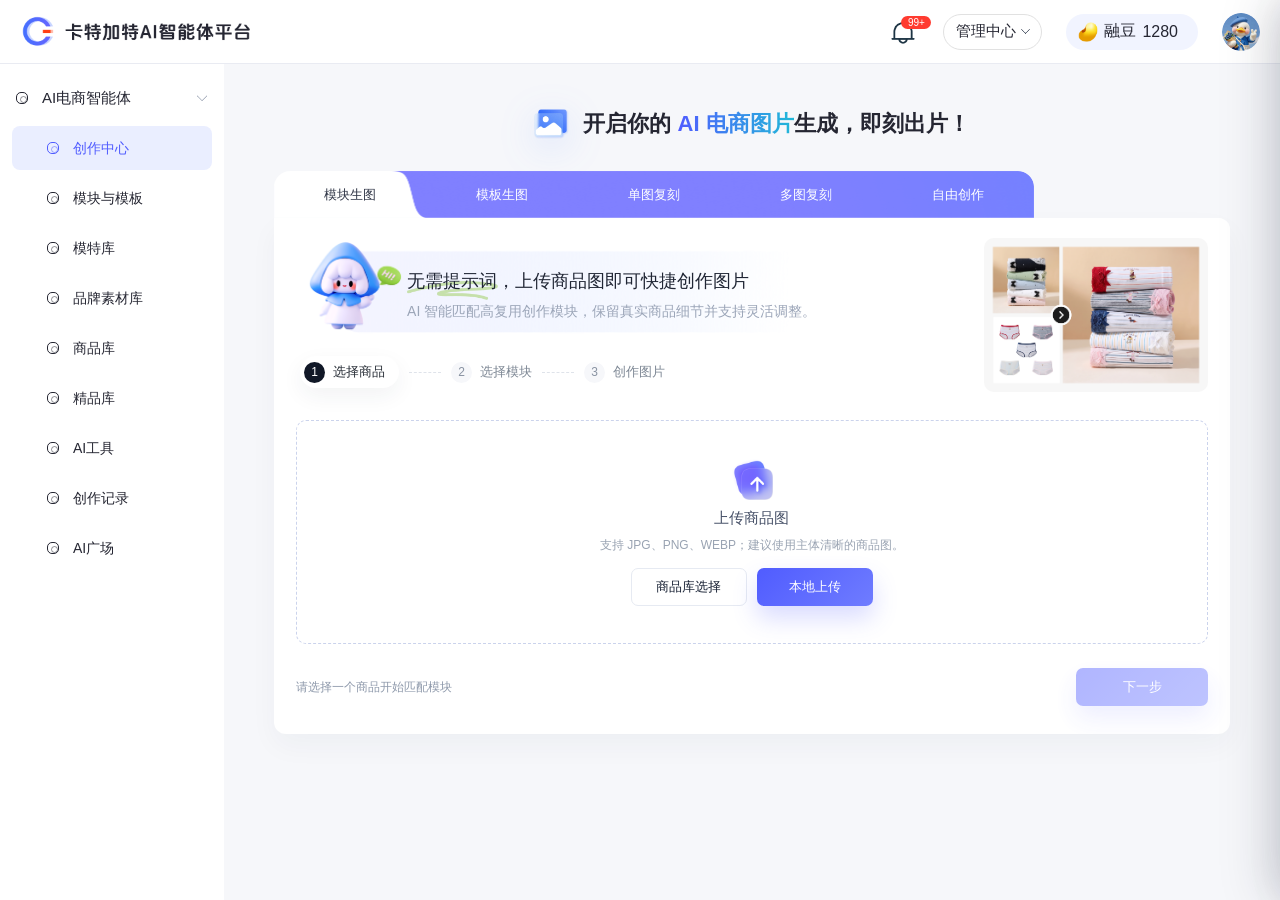
==== commit 3dabc8f0: "Update AI ecommerce image prototype" ====
--- a/design-output/ai-ecommerce-product-library-v3/index.html
+++ b/design-output/ai-ecommerce-product-library-v3/index.html
@@ -4,7 +4,7 @@
   <meta charset="UTF-8" />
   <meta name="viewport" content="width=device-width, initial-scale=1.0" />
   <title>AI电商智能体 - 商品库原型</title>
-  <link rel="stylesheet" href="styles.css?v=20260818-suite-export-preview-actions" />
+  <link rel="stylesheet" href="styles.css?v=20260819-module-thumb-close-align" />
 </head>
 <body>
   <header class="global-header">
@@ -12,7 +12,7 @@
     <div class="header-actions">
       <button class="notice" type="button" aria-label="通知"></button>
       <div class="header-pill">管理中心<span class="header-chevron"></span></div>
-      <div class="credit-pill"><span class="credit-dot"></span>融豆 1280</div>
+      <div class="credit-pill"><span class="credit-dot"></span>融豆 <span data-rongdou-balance>1280</span></div>
       <img class="avatar" src="assets/user-avatar.png" alt="">
     </div>
   </header>
@@ -27,8 +27,8 @@
         <button class="nav-leaf plain" type="button" data-single-menu="素材库"><span class="nav-icon"></span>品牌素材库</button>
         <button class="nav-leaf plain" type="button" data-single-menu="商品库"><span class="nav-icon"></span>商品库</button>
         <button class="nav-leaf plain" type="button" data-single-menu="精品库"><span class="nav-icon"></span>精品库</button>
+        <button class="nav-leaf plain" type="button" data-single-menu="AI工具"><span class="nav-icon"></span>AI工具</button>
         <button class="nav-leaf plain" type="button" data-single-menu="创作记录"><span class="nav-icon"></span>创作记录</button>
-        <button class="nav-leaf plain" type="button" data-single-menu="AI工具"><span class="nav-icon"></span>AI工具</button>
         <button class="nav-leaf plain" type="button" data-single-menu="AI广场"><span class="nav-icon"></span>AI广场</button>
         </nav>
       </aside>
@@ -232,7 +232,7 @@
                   </div>
                   <div class="single-replica-reference-selected" data-single-replica-reference-selected hidden></div>
                 </div>
-                <label class="single-replica-prompt"><span>需求描述 <em>非必填</em><small>温馨提示：复刻的时候，除了修改背景、光影效果等，不需要额外写提示词</small></span><textarea rows="4" maxlength="500" data-single-replica-prompt placeholder="例如：保留人物姿势与构图，背景改为奶油白；保持商品主体、颜色和材质细节不变。"></textarea></label>
+                <label class="single-replica-prompt"><span>需求描述 <em>非必填</em><small>温馨提示：复刻的时候，除了修改背景、光影效果等，不需要额外写提示词</small></span><textarea rows="4" maxlength="500" data-single-replica-prompt placeholder="例如：保留人物姿势与构图，背景改为奶油白；保持商品主体、颜色和材质细节不变。"></textarea><div class="single-replica-prompt-actions"><button class="btn ghost creation-polish single-replica-polish" type="button" data-single-replica-polish><img class="creation-polish-icon" src="assets/creation-ai-polish-icon.png" alt=""><span>AI润色</span></button></div></label>
                 <div class="single-replica-setting-grid">
                   <section><h4>图片比例 <span>（保持与参考图的比例一致）</span></h4><select data-single-replica-ratio-options aria-label="图片比例"><option value="1:1">1:1</option><option value="2:3">2:3</option><option value="3:2">3:2</option><option value="3:4" selected>3:4</option><option value="4:3">4:3</option><option value="4:5">4:5</option><option value="5:4">5:4</option><option value="9:16">9:16</option><option value="16:9">16:9</option><option value="21:9">21:9</option></select></section>
                   <section><h4>分辨率</h4><select data-single-replica-resolution-options aria-label="分辨率"><option value="1K">1K</option><option value="2K" selected>2K（推荐）</option><option value="4K">4K</option></select></section>
@@ -267,6 +267,10 @@
                 </button>
               </div>
               <div class="composer-actions">
+                <button class="btn ghost creation-polish" type="button" data-creation-polish>
+                  <img class="creation-polish-icon" src="assets/creation-ai-polish-icon.png" alt="">
+                  <span>AI润色</span>
+                </button>
                 <button class="btn primary creation-generate" type="button" data-creation-generate>
                   <img class="creation-send-icon" src="assets/creation-send-icon.png" alt="">
                   <span>生成图片</span>
@@ -284,10 +288,14 @@
               <div class="resource-filter resource-filter-primary" data-resource-filter="type" aria-label="资源类型筛选">
                 <button class="is-active" type="button" data-filter="all">全部</button>
                 <button type="button" data-filter="module">模块</button>
-                <button type="button" data-filter="suite">套图方案</button>
+                <button type="button" data-filter="suite">模块模板</button>
                 <button type="button" data-filter="model">模特</button>
                 <button type="button" data-filter="text">文字素材</button>
               </div>
+              <label class="inspiration-search">
+                <span class="search-icon"></span>
+                <input type="search" placeholder="搜索图片名称 / 商品类目 / 标签" data-inspiration-search>
+              </label>
             </div>
             <div class="inspiration-secondary-filter-row">
               <div class="resource-filter resource-filter-secondary" data-resource-filter="price" aria-label="价格筛选">
@@ -295,10 +303,6 @@
                 <button type="button" data-filter="paid">付费</button>
                 <button type="button" data-filter="free">免费</button>
               </div>
-              <label class="inspiration-search">
-                <span class="search-icon"></span>
-                <input type="search" placeholder="搜索图片名称 / 商品类目 / 标签" data-inspiration-search>
-              </label>
             </div>
           </div>
           <div class="resource-grid" data-resource-grid>
@@ -502,25 +506,25 @@
               </section>
 
               <section class="module-config-section module-analysis-flow" data-module-reverse-section>
-                <div class="module-flow-section-title"><span>1</span><div><strong>选择解析方式</strong><small>让 AI 先理解参考图，再开始创作</small></div><em>可选</em></div>
+                <div class="module-flow-section-title"><span>1</span><div><strong>AI图片解析</strong><small>从参考图中提取可复用提示词，辅助后续图片创作</small></div><em>可选</em></div>
                 <div class="module-analysis-mode-switch" role="radiogroup" aria-label="解析方式">
                   <button class="is-active" type="button" role="radio" aria-checked="true" data-module-analysis-mode-choice="single">
-                    <i>1</i><span><strong>单图解析</strong></span>
+                    <i class="module-analysis-mode-icon" aria-hidden="true"><img class="is-active-icon" src="assets/module-analysis-single-active.png" alt=""><img class="is-idle-icon" src="assets/module-analysis-single-idle.png" alt=""></i><span><strong>单图解析</strong></span>
                   </button>
                   <button type="button" role="radio" aria-checked="false" data-module-analysis-mode-choice="multi">
-                    <i>▦</i><span><strong>多图解析</strong></span>
+                    <i class="module-analysis-mode-icon" aria-hidden="true"><img class="is-active-icon" src="assets/module-analysis-multi-active.png" alt=""><img class="is-idle-icon" src="assets/module-analysis-multi-idle.png" alt=""></i><span><strong>多图解析</strong></span>
                   </button>
                 </div>
                 <div class="module-analysis-stage">
                   <div class="module-analysis-stage-heading"><strong data-module-analysis-upload-title>上传 1 张参考图</strong><small data-module-analysis-upload-note>AI 将提取构图、场景、光影与视觉风格</small></div>
                   <label class="module-analysis-dropzone">
                     <input type="file" accept="image/*" data-module-analysis-input>
-                    <span class="module-upload-symbol">＋</span>
+                    <img class="module-analysis-upload-icon" src="assets/module-analysis-upload-icon.png" alt="">
                     <span data-module-analysis-upload-copy>上传参考图</span>
                     <small data-module-analysis-count>支持 JPG、PNG、WEBP</small>
+                    <div class="module-analysis-thumbs" data-module-analysis-thumbs></div>
                   </label>
-                  <div class="module-analysis-thumbs" data-module-analysis-thumbs></div>
-                  <button class="module-analysis-submit" type="button" data-module-analysis-submit disabled>开始单图解析 <em>1</em></button>
+                  <button class="module-analysis-submit" type="button" data-module-analysis-submit disabled>开始单图解析 <em class="module-analysis-cost"><span>1</span><img src="assets/creation-rongdou-icon.png" alt="融豆"></em></button>
                 </div>
                 <p class="module-analysis-skip-hint">不需要解析？可直接从第 2 步上传创作素材，并填写产品、场景描述。</p>
                 <div class="module-analysis-result" data-module-analysis-result hidden>
@@ -539,7 +543,7 @@
 
               <main class="module-step-one-materials">
               <section class="module-config-section module-material-section" data-module-material-section>
-                <div class="module-flow-section-title compact module-create-step-title"><div><strong>补充参考素材</strong><small>至少上传一项，商品图、模特图、背景图或参考图均可</small></div></div>
+                <div class="module-flow-section-title compact module-create-step-title"><div><strong>补充参考素材</strong><small>围绕商品图、模特图、包装图、背景图与参照图素材，组合生成自由商品图。</small><small>每类图片最多上传 6 张，总体图片最多上传 10 张。</small></div></div>
                 <div class="module-section-title module-material-title" data-module-material-static-title hidden><span data-module-material-title-static>所需素材</span></div>
                 <div class="module-material-content" data-module-material-content>
                   <div class="module-material-grid" data-module-material-grid></div>
@@ -585,7 +589,7 @@
                   <label><span>图片比例</span><select data-module-ratio><option>1:1</option><option>2:3</option><option>3:2</option><option selected>3:4</option><option>4:3</option><option>4:5</option><option>5:4</option><option>9:16</option><option>16:9</option><option>21:9</option></select></label>
                   <label><span>分辨率</span><select data-module-resolution><option selected>2K</option><option>4K</option></select></label>
                   <label><span>生图模型</span><select data-module-model><option selected>专业版</option><option>基础版</option></select></label>
-                  <label><span>图片数量</span><select data-module-count><option selected>1张</option><option>2张</option><option>3张</option><option>4张</option></select></label>
+                  <label class="module-count-setting"><span>图片数量</span><select data-module-count><option selected>1张</option><option>2张</option><option>3张</option><option>4张</option></select></label>
                 </div>
               </section>
 
@@ -711,6 +715,27 @@
             <button class="module-flow-template-close" type="button" data-module-flow-template-close aria-label="关闭全部模块">×</button>
             <div class="module-flow-template-drawer-head">
               <div><h2>全部模块</h2></div>
+            </div>
+            <div class="module-flow-template-filter" data-module-flow-template-filter>
+              <label class="module-flow-template-search">
+                <input type="search" placeholder="模块名称 / 描述" data-module-flow-template-search>
+              </label>
+              <label class="module-flow-template-select">
+                <select data-module-flow-template-category aria-label="类目">
+                  <option value="">类目</option>
+                </select>
+              </label>
+              <label class="module-flow-template-select">
+                <select data-module-flow-template-source aria-label="模块来源">
+                  <option value="">全部</option>
+                  <option value="已购模块">已购模块</option>
+                  <option value="自己创作">自创模块</option>
+                </select>
+              </label>
+              <button class="module-flow-template-query" type="button" data-module-flow-template-query>
+                <span aria-hidden="true"></span>
+                查询
+              </button>
             </div>
             <div class="module-flow-template-drawer-grid" data-module-flow-template-drawer-grid></div>
           </aside>
@@ -757,6 +782,28 @@
         </div>
       </div>
 
+      <div class="prototype-modal module-personal-info-modal" data-module-personal-info-modal aria-hidden="true">
+        <div class="prototype-modal-panel module-personal-info-panel" role="dialog" aria-modal="true" aria-labelledby="module-personal-info-title">
+          <div class="prototype-modal-head module-personal-info-head">
+            <div><h2 id="module-personal-info-title">编辑模块信息</h2></div>
+            <button class="prototype-close" type="button" data-modal-close aria-label="关闭"></button>
+          </div>
+          <div class="module-personal-info-body">
+            <section class="module-personal-info-section">
+              <div class="module-personal-info-grid">
+                <label class="module-personal-info-field"><span>模块名称 <em>*</em></span><input type="text" data-module-personal-name placeholder="请输入模块名称"><small>为该创作模块命名，便于在个人资产库中检索</small></label>
+                <label class="module-personal-info-field"><span>选择类目 <em>*</em></span><select data-module-personal-category><option value="服装">服装</option><option value="内裤">内裤</option><option value="皮带">皮带</option><option value="保暖内衣">保暖内衣</option><option value="鞋子">鞋子</option><option value="箱包">箱包</option><option value="帽子">帽子</option><option value="内衣">内衣</option></select><small>用于模块列表筛选与后续复用</small></label>
+              </div>
+              <label class="module-personal-info-field module-personal-info-description"><span>模块功能描述</span><textarea rows="4" maxlength="200" data-module-personal-description placeholder="请输入模块功能描述"></textarea><b><i data-module-personal-description-count>0</i>/200</b><small>其他用户使用时将看到此描述</small></label>
+            </section>
+          </div>
+          <div class="prototype-modal-actions module-personal-info-actions">
+            <button class="btn ghost" type="button" data-modal-close>取消</button>
+            <button class="btn primary" type="button" data-module-personal-confirm>确认加入</button>
+          </div>
+        </div>
+      </div>
+
       <section class="workspace-page" data-page="module-static-create">
         <section class="module-static-page" data-module-static-page>
           <header class="module-static-head">
@@ -819,7 +866,7 @@
 
           <div class="creation-detail-layout">
             <aside class="creation-params-panel">
-              <section class="detail-param-card no-divider">
+              <section class="detail-param-card no-divider detail-material-section">
                 <div class="detail-material-stack">
                   <article class="detail-material-card" data-detail-material-card="product">
                     <div class="detail-material-card-head">
@@ -848,7 +895,7 @@
                 </div>
               </section>
 
-              <section class="detail-param-card no-divider">
+              <section class="detail-param-card no-divider detail-demand-section">
                 <label class="detail-field full">
                   <span>需求描述</span>
                   <textarea data-detail-prompt placeholder="描述你想生成的商品图，例如：浅色卧室场景，自然光，文胸模特图"></textarea>
@@ -2234,6 +2281,12 @@
         </div>
       </section>
 
+      <section class="workspace-page" data-page="model-create-page">
+        <section class="model-create-page" data-model-create-page>
+          <div class="model-create-page-host" data-model-create-page-host></div>
+        </section>
+      </section>
+
       <section class="workspace-page" data-page="creation-records">
         <section class="creation-records-page">
           <div class="creation-records-head">
@@ -2272,13 +2325,24 @@
           </div>
 
           <div class="creation-record-tools">
-            <div class="creation-record-type-tabs" data-creation-task-type-filter>
-              <button class="is-active" type="button" data-creation-task-type="all">全部</button>
-              <button type="button" data-creation-task-type="单图生成">单图生成</button>
-              <button type="button" data-creation-task-type="套图创作">套图创作</button>
-              <button type="button" data-creation-task-type="套图复刻">套图复刻</button>
-              <button type="button" data-creation-task-type="扩图">扩图</button>
-              <button type="button" data-creation-task-type="模块创建">模块创建</button>
+            <div class="creation-record-filter-panel">
+              <div class="creation-record-type-tabs" data-creation-task-type-filter>
+                <button class="is-active" type="button" data-creation-task-type="all">全部</button>
+                <button type="button" data-creation-task-type="模块生图">模块生图</button>
+                <button type="button" data-creation-task-type="模板生图">模板生图</button>
+                <button type="button" data-creation-task-type="单图复刻">单图复刻</button>
+                <button type="button" data-creation-task-type="多图复刻">多图复刻</button>
+                <button type="button" data-creation-task-type="自由创作">自由创作</button>
+                <button type="button" data-creation-task-type="新建图生图模块">新建图生图模块</button>
+                <button type="button" data-creation-task-type="新建模特">新建模特</button>
+                <button type="button" data-creation-task-type="AI工具">AI工具</button>
+              </div>
+              <div class="creation-record-ai-tool-tabs" data-creation-ai-tool-filter hidden>
+                <button class="is-active" type="button" data-creation-ai-tool-type="all">全部</button>
+                <button type="button" data-creation-ai-tool-type="智能扩图">智能扩图</button>
+                <button type="button" data-creation-ai-tool-type="批量转白底图">批量转白底图</button>
+                <button type="button" data-creation-ai-tool-type="模特换内衣">模特换内衣</button>
+              </div>
             </div>
             <div class="creation-record-search">
               <span class="search-icon"></span>
@@ -2287,14 +2351,14 @@
           </div>
 
           <div class="creation-task-flow" data-creation-task-flow>
-            <article class="creation-task-card" data-creation-task-card data-status="running" data-type="单图生成" data-title="蕾丝聚拢文胸主图生成" data-product="蕾丝聚拢文胸 883">
+            <article class="creation-task-card" data-creation-task-card data-status="running" data-type="模块生图" data-title="蕾丝聚拢文胸模块主图生成" data-product="蕾丝聚拢文胸 883">
               <div class="creation-task-thumb single">
                 <img src="assets/product-cover-03.png" alt="">
-                <span class="creation-task-type">单图</span>
+                <span class="creation-task-type">模块</span>
               </div>
               <div class="creation-task-main">
                 <div class="creation-task-title-row">
-                  <h2>蕾丝聚拢文胸主图生成</h2>
+                  <h2>蕾丝聚拢文胸模块主图生成</h2>
                   <span class="creation-task-status running">生成中</span>
                 </div>
                 <div class="creation-task-meta">
@@ -2305,7 +2369,7 @@
                 <div class="creation-task-tags">
                   <span data-tag-source="product_name">蕾丝聚拢文胸 883</span>
                   <span data-tag-source="product_category">内衣 / 文胸</span>
-                  <span data-tag-source="output_ratio">3:4</span>
+                  <span data-tag-source="output_ratio">模块生图</span>
                 </div>
                 <div class="creation-task-progress">
                   <span>商品主体识别完成，正在生成第 3 张</span>
@@ -2319,16 +2383,16 @@
               </div>
             </article>
 
-            <article class="creation-task-card" data-creation-task-card data-status="done" data-type="套图创作" data-title="基础无痕内衣详情套图创作" data-product="基础无痕内衣套装" data-boutique-state="saved">
+            <article class="creation-task-card" data-creation-task-card data-status="done" data-type="模板生图" data-title="基础无痕内衣详情模板生图" data-product="基础无痕内衣套装" data-boutique-state="saved">
               <div class="creation-task-thumb suite">
                 <img src="assets/product-cover-03.png" alt="">
                 <img src="assets/creation-cover-602.jpg" alt="">
                 <img src="assets/creation-cover-610.jpg" alt="">
-                <span class="creation-task-type">套图</span>
+                <span class="creation-task-type">模板</span>
               </div>
               <div class="creation-task-main">
                 <div class="creation-task-title-row">
-                  <h2>基础无痕内衣详情套图创作</h2>
+                  <h2>基础无痕内衣详情模板生图</h2>
                   <span class="creation-task-status done">已完成</span>
                   <span class="creation-task-boutique-state saved" data-boutique-status>已加入精品库</span>
                 </div>
@@ -2340,7 +2404,7 @@
                 <div class="creation-task-tags">
                   <span data-tag-source="product_name">基础无痕内衣套装</span>
                   <span data-tag-source="product_category">内衣 / 套装</span>
-                  <span data-tag-source="output_ratio">3:4</span>
+                  <span data-tag-source="output_ratio">模板生图</span>
                 </div>
               </div>
               <div class="creation-task-action">
@@ -2349,15 +2413,15 @@
               </div>
             </article>
 
-            <article class="creation-task-card" data-creation-task-card data-status="failed" data-type="扩图" data-title="男士冰丝平角裤横版扩图" data-product="男士冰丝平角裤">
+            <article class="creation-task-card" data-creation-task-card data-status="failed" data-type="AI工具" data-ai-tool-type="智能扩图" data-title="男士冰丝平角裤横版智能扩图" data-product="男士冰丝平角裤">
               <div class="creation-task-thumb outpaint">
                 <div class="outpaint-before"><img src="assets/product-cover-01.png" alt=""></div>
                 <div class="outpaint-after"><img src="assets/product-cover-01.png" alt=""></div>
-                <span class="creation-task-type">扩图</span>
+                <span class="creation-task-type">智能扩图</span>
               </div>
               <div class="creation-task-main">
                 <div class="creation-task-title-row">
-                  <h2>男士冰丝平角裤横版扩图</h2>
+                  <h2>男士冰丝平角裤横版智能扩图</h2>
                   <span class="creation-task-status failed">失败</span>
                 </div>
                 <div class="creation-task-meta">
@@ -2368,7 +2432,7 @@
                 <div class="creation-task-tags">
                   <span data-tag-source="product_name">男士冰丝平角裤</span>
                   <span data-tag-source="product_category">内衣 / 男士内裤</span>
-                  <span data-tag-source="output_ratio">4:5</span>
+                  <span data-tag-source="output_ratio">智能扩图</span>
                 </div>
                 <div class="creation-task-reason">失败原因：原图边缘裁切过紧，主体外轮廓识别不完整。</div>
               </div>
@@ -2377,16 +2441,16 @@
               </div>
             </article>
 
-            <article class="creation-task-card" data-creation-task-card data-status="running" data-type="套图创作" data-title="儿童亲子短袖活动套图补生成" data-product="儿童亲子短袖套装">
+            <article class="creation-task-card" data-creation-task-card data-status="running" data-type="多图复刻" data-title="儿童亲子短袖活动套图复刻" data-product="儿童亲子短袖套装">
               <div class="creation-task-thumb suite">
                 <img src="assets/product-cover-04.png" alt="">
                 <img src="assets/creation-cover-616.jpg" alt="">
                 <img src="assets/creation-cover-606.jpg" alt="">
-                <span class="creation-task-type">套图</span>
+                <span class="creation-task-type">复刻</span>
               </div>
               <div class="creation-task-main">
                 <div class="creation-task-title-row">
-                  <h2>儿童亲子短袖活动套图补生成</h2>
+                  <h2>儿童亲子短袖活动套图复刻</h2>
                   <span class="creation-task-status warning">部分完成</span>
                 </div>
                 <div class="creation-task-meta">
@@ -2397,7 +2461,7 @@
                 <div class="creation-task-tags">
                   <span data-tag-source="product_name">儿童亲子短袖套装</span>
                   <span data-tag-source="product_category">童装 / 套装</span>
-                  <span data-tag-source="output_ratio">3:4</span>
+                  <span data-tag-source="output_ratio">多图复刻</span>
                 </div>
                 <div class="creation-task-progress">
                   <span>剩余 2 张等待补生成</span>
@@ -2411,27 +2475,26 @@
               </div>
             </article>
 
-            <article class="creation-task-card" data-creation-task-card data-status="done" data-type="扩图" data-title="四条装男士内裤组合主图扩图" data-product="四条装男士内裤组合" data-boutique-state="partial">
-              <div class="creation-task-thumb outpaint">
-                <div class="outpaint-before"><img src="assets/product-cover-02.png" alt=""></div>
-                <div class="outpaint-after"><img src="assets/product-cover-02.png" alt=""></div>
-                <span class="creation-task-type">扩图</span>
+            <article class="creation-task-card" data-creation-task-card data-status="done" data-type="AI工具" data-ai-tool-type="批量转白底图" data-title="四条装男士内裤拍摄图转白底" data-product="四条装男士内裤组合" data-boutique-state="partial">
+              <div class="creation-task-thumb single">
+                <img src="assets/product-cover-02.png" alt="">
+                <span class="creation-task-type">白底图</span>
               </div>
               <div class="creation-task-main">
                 <div class="creation-task-title-row">
-                  <h2>四条装男士内裤组合主图扩图</h2>
+                  <h2>四条装男士内裤拍摄图转白底</h2>
                   <span class="creation-task-status done">已完成</span>
                   <span class="creation-task-boutique-state partial" data-boutique-status>已加入 1 张</span>
                 </div>
                 <div class="creation-task-meta">
-                  <span>2 张图</span>
-                  <span>已完成 2/2</span>
+                  <span>12 张图</span>
+                  <span>已完成 12/12</span>
                   <span>2026-07-14 15:52</span>
                 </div>
                 <div class="creation-task-tags">
                   <span data-tag-source="product_name">四条装男士内裤组合</span>
-                  <span data-tag-source="product_category">内衣 / 套装</span>
-                  <span data-tag-source="output_ratio">16:9</span>
+                  <span data-tag-source="product_category">拍摄图 / 白底图</span>
+                  <span data-tag-source="output_ratio">批量转白底图</span>
                 </div>
               </div>
               <div class="creation-task-action">
@@ -2440,14 +2503,14 @@
               </div>
             </article>
 
-            <article class="creation-task-card" data-creation-task-card data-status="done" data-type="单图生成" data-title="儿童T恤夏季详情主图生成" data-product="儿童T恤-详情-1" data-boutique-state="none">
+            <article class="creation-task-card" data-creation-task-card data-status="done" data-type="自由创作" data-title="儿童T恤夏季主图自由创作" data-product="儿童T恤-详情-1" data-boutique-state="none">
               <div class="creation-task-thumb single">
                 <img src="assets/product-cover-04.png" alt="">
-                <span class="creation-task-type">单图</span>
+                <span class="creation-task-type">自由</span>
               </div>
               <div class="creation-task-main">
                 <div class="creation-task-title-row">
-                  <h2>儿童T恤夏季详情主图生成</h2>
+                  <h2>儿童T恤夏季主图自由创作</h2>
                   <span class="creation-task-status done">已完成</span>
                 </div>
                 <div class="creation-task-meta">
@@ -2458,11 +2521,121 @@
                 <div class="creation-task-tags">
                   <span data-tag-source="product_name">儿童T恤-详情-1</span>
                   <span data-tag-source="product_category">童装 / T恤</span>
-                  <span data-tag-source="output_ratio">1:1</span>
+                  <span data-tag-source="output_ratio">自由创作</span>
                 </div>
               </div>
               <div class="creation-task-action">
                 <button class="btn ghost" type="button" data-add-to-boutique>加入精品库</button>
+                <button class="btn primary" type="button" data-open-creation-detail>查看详情</button>
+              </div>
+            </article>
+
+            <article class="creation-task-card" data-creation-task-card data-status="done" data-type="单图复刻" data-title="法式文胸详情单图复刻" data-product="法式蕾丝文胸">
+              <div class="creation-task-thumb single">
+                <img src="assets/product-cover-03.png" alt="">
+                <span class="creation-task-type">复刻</span>
+              </div>
+              <div class="creation-task-main">
+                <div class="creation-task-title-row">
+                  <h2>法式文胸详情单图复刻</h2>
+                  <span class="creation-task-status done">已完成</span>
+                </div>
+                <div class="creation-task-meta">
+                  <span>4 张图</span>
+                  <span>已完成 4/4</span>
+                  <span>2026-07-13 10:24</span>
+                </div>
+                <div class="creation-task-tags">
+                  <span data-tag-source="product_name">法式蕾丝文胸</span>
+                  <span data-tag-source="product_category">内衣 / 文胸</span>
+                  <span data-tag-source="output_ratio">单图复刻</span>
+                </div>
+              </div>
+              <div class="creation-task-action">
+                <button class="btn primary" type="button" data-open-creation-detail>查看详情</button>
+              </div>
+            </article>
+
+            <article class="creation-task-card" data-creation-task-card data-status="running" data-type="新建图生图模块" data-title="高腰塑形裤卖点图生图模块" data-product="高腰塑形裤">
+              <div class="creation-task-thumb single">
+                <img src="assets/product-cover-01.png" alt="">
+                <span class="creation-task-type">新模块</span>
+              </div>
+              <div class="creation-task-main">
+                <div class="creation-task-title-row">
+                  <h2>高腰塑形裤卖点图生图模块</h2>
+                  <span class="creation-task-status running">生成中</span>
+                </div>
+                <div class="creation-task-meta">
+                  <span>参考素材 6 张</span>
+                  <span>卖点结构解析中</span>
+                  <span>2026-07-12 18:06</span>
+                </div>
+                <div class="creation-task-tags">
+                  <span data-tag-source="product_name">高腰塑形裤</span>
+                  <span data-tag-source="product_category">图生图模块</span>
+                  <span data-tag-source="output_ratio">新建图生图模块</span>
+                </div>
+                <div class="creation-task-progress">
+                  <span>模块结构已拆解，正在生成候选模块图</span>
+                  <div class="creation-task-progress-line">
+                    <i style="width: 46%;"></i>
+                  </div>
+                </div>
+              </div>
+              <div class="creation-task-action">
+                <button class="btn primary" type="button" data-open-creation-detail>查看详情</button>
+              </div>
+            </article>
+
+            <article class="creation-task-card" data-creation-task-card data-status="done" data-type="新建模特" data-title="无痕内衣新建模特定妆" data-product="无痕内衣套装">
+              <div class="creation-task-thumb single">
+                <img src="assets/creation-cover-606.jpg" alt="">
+                <span class="creation-task-type">模特</span>
+              </div>
+              <div class="creation-task-main">
+                <div class="creation-task-title-row">
+                  <h2>无痕内衣新建模特定妆</h2>
+                  <span class="creation-task-status done">已完成</span>
+                </div>
+                <div class="creation-task-meta">
+                  <span>3 组形象</span>
+                  <span>已完成 3/3</span>
+                  <span>2026-07-12 14:18</span>
+                </div>
+                <div class="creation-task-tags">
+                  <span data-tag-source="product_name">无痕内衣套装</span>
+                  <span data-tag-source="product_category">模特资产</span>
+                  <span data-tag-source="output_ratio">新建模特</span>
+                </div>
+              </div>
+              <div class="creation-task-action">
+                <button class="btn primary" type="button" data-open-creation-detail>查看详情</button>
+              </div>
+            </article>
+
+            <article class="creation-task-card" data-creation-task-card data-status="done" data-type="AI工具" data-ai-tool-type="模特换内衣" data-title="法式内衣模特换内衣上身图" data-product="法式蕾丝内衣">
+              <div class="creation-task-thumb single">
+                <img src="assets/creation-cover-616.jpg" alt="">
+                <span class="creation-task-type">换内衣</span>
+              </div>
+              <div class="creation-task-main">
+                <div class="creation-task-title-row">
+                  <h2>法式内衣模特换内衣上身图</h2>
+                  <span class="creation-task-status done">已完成</span>
+                </div>
+                <div class="creation-task-meta">
+                  <span>8 张图</span>
+                  <span>已完成 8/8</span>
+                  <span>2026-07-12 11:36</span>
+                </div>
+                <div class="creation-task-tags">
+                  <span data-tag-source="product_name">法式蕾丝内衣</span>
+                  <span data-tag-source="product_category">模特上身</span>
+                  <span data-tag-source="output_ratio">模特换内衣</span>
+                </div>
+              </div>
+              <div class="creation-task-action">
                 <button class="btn primary" type="button" data-open-creation-detail>查看详情</button>
               </div>
             </article>
@@ -2744,11 +2917,11 @@
       <button class="creation-modal-close" type="button" data-modal-close aria-label="关闭">×</button>
       <div class="prototype-modal-panel small creation-param-modal">
         <div class="prototype-modal-head creation-select-head">
-          <div><h2>参数设置</h2><p>设置图片输出比例和分辨率。</p></div>
+          <div><h2>参数设置</h2></div>
         </div>
         <div class="creation-param-body">
           <div class="param-section">
-            <h3>图片比例</h3>
+            <h3>图片比例 <span>保持与参考图的比例一致</span></h3>
             <div class="param-options" data-ratio-options>
               <button type="button" data-value="1:1">1:1</button>
               <button type="button" data-value="2:3">2:3</button>
@@ -2765,7 +2938,6 @@
           <div class="param-section">
             <h3>分辨率</h3>
             <div class="param-options resolution" data-resolution-options>
-              <button type="button" data-value="1K">1K</button>
               <button class="is-active" type="button" data-value="2K">2K</button>
               <button type="button" data-value="4K">4K</button>
             </div>
@@ -2775,6 +2947,7 @@
             <div class="param-options generation-model" data-generation-model-options>
               <button class="is-active" type="button" data-generation-model-option="专业版">专业版</button>
               <button type="button" data-generation-model-option="基础版">基础版</button>
+              <button type="button" data-generation-model-option="通用版">通用版</button>
             </div>
           </div>
           <div class="param-section">
@@ -2791,6 +2964,21 @@
           <button class="btn ghost" type="button" data-modal-close>取消</button>
           <button class="btn primary" type="button" data-modal-close>确认</button>
         </div>
+      </div>
+    </div>
+  </div>
+
+  <div class="prototype-modal creation-polish-modal" data-creation-polish-modal aria-hidden="true">
+    <div class="prototype-modal-panel creation-polish-panel" role="dialog" aria-modal="true" aria-labelledby="creation-polish-title">
+      <button class="creation-polish-close" type="button" data-modal-close aria-label="关闭">×</button>
+      <h2 id="creation-polish-title">提示词优化</h2>
+      <p data-creation-polish-output>画面保持电商主图质感，商品主体清晰，突出材质、版型和核心卖点；使用自然柔和光线，背景干净，整体风格高级真实，适合投放和商品详情页展示。</p>
+      <div class="creation-polish-actions">
+        <button class="creation-polish-regenerate" type="button" data-creation-polish-regenerate>
+          <span aria-hidden="true">↻</span>
+          重新生成
+        </button>
+        <button class="creation-polish-use" type="button" data-creation-polish-use>确定使用</button>
       </div>
     </div>
   </div>
@@ -2867,36 +3055,36 @@
                 <button class="module-task-image-preview" type="button" data-module-task-image-preview="assets/product-cover-01.png" data-module-task-image-alt="生成结果 1" aria-label="放大预览生成结果 1"><img src="assets/product-cover-01.png" alt="生成结果 1"></button>
                 <div class="module-result-actions" aria-label="生成结果 1 操作">
                   <button type="button" data-free-task-image-action="outpaint" data-free-task-image="assets/product-cover-01.png" title="智能扩图" aria-label="智能扩图">智能扩图</button>
-                  <button type="button" data-free-task-image-action="boutique" title="添加到精品库" aria-label="添加到精品库">添加到精品库</button>
-                  <button type="button" data-free-task-image-action="text" title="文案编辑" aria-label="文案编辑">文案编辑</button>
-                  <button class="is-primary" type="button" data-free-task-image-action="download" title="下载" aria-label="下载">下载</button>
+                  <button type="button" data-free-task-image-action="boutique" data-free-task-image="assets/product-cover-01.png" title="添加到精品库" aria-label="添加到精品库">添加到精品库</button>
+                  <button type="button" data-free-task-image-action="text" data-free-task-image="assets/product-cover-01.png" title="文案编辑" aria-label="文案编辑">文案编辑</button>
+                  <button class="is-primary" type="button" data-free-task-image-action="download" data-free-task-image="assets/product-cover-01.png" title="下载" aria-label="下载">下载</button>
                 </div>
               </figure>
               <figure class="module-task-result-card">
                 <button class="module-task-image-preview" type="button" data-module-task-image-preview="assets/product-cover-02.png" data-module-task-image-alt="生成结果 2" aria-label="放大预览生成结果 2"><img src="assets/product-cover-02.png" alt="生成结果 2"></button>
                 <div class="module-result-actions" aria-label="生成结果 2 操作">
                   <button type="button" data-free-task-image-action="outpaint" data-free-task-image="assets/product-cover-02.png" title="智能扩图" aria-label="智能扩图">智能扩图</button>
-                  <button type="button" data-free-task-image-action="boutique" title="添加到精品库" aria-label="添加到精品库">添加到精品库</button>
-                  <button type="button" data-free-task-image-action="text" title="文案编辑" aria-label="文案编辑">文案编辑</button>
-                  <button class="is-primary" type="button" data-free-task-image-action="download" title="下载" aria-label="下载">下载</button>
+                  <button type="button" data-free-task-image-action="boutique" data-free-task-image="assets/product-cover-02.png" title="添加到精品库" aria-label="添加到精品库">添加到精品库</button>
+                  <button type="button" data-free-task-image-action="text" data-free-task-image="assets/product-cover-02.png" title="文案编辑" aria-label="文案编辑">文案编辑</button>
+                  <button class="is-primary" type="button" data-free-task-image-action="download" data-free-task-image="assets/product-cover-02.png" title="下载" aria-label="下载">下载</button>
                 </div>
               </figure>
               <figure class="module-task-result-card">
                 <button class="module-task-image-preview" type="button" data-module-task-image-preview="assets/product-cover-03.png" data-module-task-image-alt="生成结果 3" aria-label="放大预览生成结果 3"><img src="assets/product-cover-03.png" alt="生成结果 3"></button>
                 <div class="module-result-actions" aria-label="生成结果 3 操作">
                   <button type="button" data-free-task-image-action="outpaint" data-free-task-image="assets/product-cover-03.png" title="智能扩图" aria-label="智能扩图">智能扩图</button>
-                  <button type="button" data-free-task-image-action="boutique" title="添加到精品库" aria-label="添加到精品库">添加到精品库</button>
-                  <button type="button" data-free-task-image-action="text" title="文案编辑" aria-label="文案编辑">文案编辑</button>
-                  <button class="is-primary" type="button" data-free-task-image-action="download" title="下载" aria-label="下载">下载</button>
+                  <button type="button" data-free-task-image-action="boutique" data-free-task-image="assets/product-cover-03.png" title="添加到精品库" aria-label="添加到精品库">添加到精品库</button>
+                  <button type="button" data-free-task-image-action="text" data-free-task-image="assets/product-cover-03.png" title="文案编辑" aria-label="文案编辑">文案编辑</button>
+                  <button class="is-primary" type="button" data-free-task-image-action="download" data-free-task-image="assets/product-cover-03.png" title="下载" aria-label="下载">下载</button>
                 </div>
               </figure>
               <figure class="module-task-result-card">
                 <button class="module-task-image-preview" type="button" data-module-task-image-preview="assets/product-cover-04.png" data-module-task-image-alt="生成结果 4" aria-label="放大预览生成结果 4"><img src="assets/product-cover-04.png" alt="生成结果 4"></button>
                 <div class="module-result-actions" aria-label="生成结果 4 操作">
                   <button type="button" data-free-task-image-action="outpaint" data-free-task-image="assets/product-cover-04.png" title="智能扩图" aria-label="智能扩图">智能扩图</button>
-                  <button type="button" data-free-task-image-action="boutique" title="添加到精品库" aria-label="添加到精品库">添加到精品库</button>
-                  <button type="button" data-free-task-image-action="text" title="文案编辑" aria-label="文案编辑">文案编辑</button>
-                  <button class="is-primary" type="button" data-free-task-image-action="download" title="下载" aria-label="下载">下载</button>
+                  <button type="button" data-free-task-image-action="boutique" data-free-task-image="assets/product-cover-04.png" title="添加到精品库" aria-label="添加到精品库">添加到精品库</button>
+                  <button type="button" data-free-task-image-action="text" data-free-task-image="assets/product-cover-04.png" title="文案编辑" aria-label="文案编辑">文案编辑</button>
+                  <button class="is-primary" type="button" data-free-task-image-action="download" data-free-task-image="assets/product-cover-04.png" title="下载" aria-label="下载">下载</button>
                 </div>
               </figure>
             </div>
@@ -3008,7 +3196,7 @@
   <div class="prototype-modal" data-module-library-delete-modal aria-hidden="true">
     <div class="prototype-modal-panel multi-module-delete-panel" role="dialog" aria-modal="true" aria-labelledby="module-library-delete-title">
       <div class="prototype-modal-head">
-        <h2 id="module-library-delete-title">删除模块</h2>
+        <h2 id="module-library-delete-title" data-module-library-delete-title>删除模块</h2>
         <button class="prototype-close" type="button" data-modal-close aria-label="关闭"></button>
       </div>
       <div class="multi-module-delete-copy"><span aria-hidden="true">!</span><p data-module-library-delete-message>确认删除当前模块吗？删除后不可恢复。</p></div>
@@ -3019,11 +3207,25 @@
     </div>
   </div>
 
+  <div class="prototype-modal" data-product-delete-modal aria-hidden="true">
+    <div class="prototype-modal-panel multi-module-delete-panel" role="dialog" aria-modal="true" aria-labelledby="product-delete-title">
+      <div class="prototype-modal-head">
+        <h2 id="product-delete-title">删除商品</h2>
+        <button class="prototype-close" type="button" data-modal-close aria-label="关闭"></button>
+      </div>
+      <div class="multi-module-delete-copy"><span aria-hidden="true">!</span><p data-product-delete-message>确认删除当前商品吗？删除后不可恢复。</p></div>
+      <div class="prototype-modal-actions right">
+        <button class="btn ghost" type="button" data-modal-close>取消</button>
+        <button class="btn danger" type="button" data-product-delete-confirm>删除</button>
+      </div>
+    </div>
+  </div>
+
   <div class="prototype-modal" data-module-library-publish-modal aria-hidden="true">
     <div class="prototype-modal-panel module-library-publish-panel" role="dialog" aria-modal="true" aria-labelledby="module-library-publish-title">
       <div class="prototype-modal-head">
         <div>
-          <h2 id="module-library-publish-title">发布到 AI 图片广场</h2>
+          <h2 id="module-library-publish-title" data-module-library-publish-title>发布到 AI 图片广场</h2>
           <p>为模块设置其他用户单次购买时需要消耗的融豆数。</p>
         </div>
         <button class="prototype-close" type="button" data-modal-close aria-label="关闭"></button>
@@ -3062,18 +3264,18 @@
       </div>
       <div class="module-library-edit-scroll">
         <section class="module-library-edit-section">
-          <h3>基础信息</h3>
+          <h3 data-module-library-edit-config-title>基础信息</h3>
           <div class="module-library-edit-basic-grid">
             <label><span>模块名称 <em>*</em></span><input type="text" maxlength="40" data-module-library-edit-name></label>
-            <label><span>选择类目 <em>*</em></span><select data-module-library-edit-category><option value="内衣">内衣</option><option value="内裤">内裤</option><option value="童装">童装</option><option value="通用">通用</option></select></label>
-            <label class="module-library-edit-description"><span>模块功能描述</span><textarea maxlength="200" rows="3" placeholder="简要说明模块适合的商品、场景和使用方式。" data-module-library-edit-description></textarea><small>该说明将用于模块列表检索与复用。</small></label>
+            <label><span>选择类目 <em>*</em></span><select data-module-library-edit-category><option value="内衣">内衣</option><option value="文胸">文胸</option><option value="内裤">内裤</option><option value="童装">童装</option><option value="通用">通用</option></select></label>
+            <label class="module-library-edit-description" data-module-library-edit-description-field><span>模块功能描述</span><textarea maxlength="200" rows="3" placeholder="简要说明模块适合的商品、场景和使用方式。" data-module-library-edit-description></textarea><small>该说明将用于模块列表检索与复用。</small></label>
           </div>
         </section>
         <section class="module-library-edit-section" data-module-library-edit-material-section hidden>
-          <div class="module-library-edit-section-title"><h3>已上传素材</h3><span>未上传的素材类型不会展示</span></div>
+          <div class="module-library-edit-section-title"><h3 data-module-library-edit-material-title>已上传素材</h3><span data-module-library-edit-material-note>未上传的素材类型不会展示</span></div>
           <div class="module-library-edit-materials" data-module-library-edit-materials></div>
         </section>
-        <section class="module-library-edit-section">
+        <section class="module-library-edit-section" data-module-library-edit-prompt-section>
           <div class="module-library-edit-section-title"><h3>提示词设置</h3><span>用于后续创作图片时复用</span></div>
           <div class="module-library-edit-prompt-layout">
             <div class="module-library-edit-prompts">
@@ -3090,7 +3292,7 @@
         </section>
       </div>
       <div class="module-library-edit-footer">
-        <small>素材仅供查看，不会在此弹窗中修改。</small>
+        <small data-module-library-edit-footer-note>素材仅供查看，不会在此弹窗中修改。</small>
         <div><button class="btn ghost" type="button" data-modal-close>取消</button><button class="btn primary" type="button" data-module-library-edit-save>确认保存</button></div>
       </div>
     </div>
@@ -3225,9 +3427,15 @@
         <div>
           <h2>模特生成</h2>
         </div>
-        <button class="prototype-close" type="button" data-modal-close aria-label="关闭"></button>
+        <div class="model-create-page-head-actions">
+          <button class="model-create-page-back" type="button" data-model-create-page-back>返回</button>
+          <button class="model-create-task-trigger" type="button" data-model-create-task-drawer aria-expanded="false"><span>创作记录</span><b data-model-create-task-count>0</b></button>
+        </div>
       </div>
       <div class="model-create-body">
+        <div class="model-create-workbench">
+          <section class="model-create-config-panel">
+            <div class="model-create-config-scroll">
         <div class="model-text-top">
           <section class="model-text-reference">
             <div class="model-text-reference-title"><strong>参考图分析</strong><small>可上传参考图提取人物特征，系统会自动建议下方配置项。</small></div>
@@ -3237,9 +3445,12 @@
                 <p>上传人物图片</p>
               </div>
               <div class="model-ref-preview">
-                <img src="../../../AI视频/ai-ecommerce-video-demo/assets/model-detail-source.png" alt="">
-                <span>已分析</span>
+                <span data-model-reference-status>待解析</span>
                 <button type="button" data-model-reference-remove>删除</button>
+                <div class="model-ref-image-wrap">
+                  <img src="../../../AI视频/ai-ecommerce-video-demo/assets/model-detail-source.png" alt="参考图，点击放大预览" role="button" tabindex="0" data-model-reference-preview>
+                </div>
+                <button class="model-ref-parse" type="button" data-model-reference-parse>解析图片 <span class="model-ref-parse-cost">1<img src="assets/creation-rongdou-icon.png" alt="融豆"></span></button>
               </div>
             </div>
           </section>
@@ -3283,65 +3494,91 @@
           </div>
         </div>
 
+        <section class="model-generation-settings" aria-label="生成参数">
+          <label><span>分辨率</span><select data-model-resolution><option value="1K">1K</option><option value="2K" selected>2K（推荐）</option><option value="4K">4K</option></select></label>
+          <label><span>生图模型</span><select data-model-generation-model><option value="专业版" selected>专业版</option><option value="基础版">基础版</option><option value="通用版">通用版</option></select></label>
+          <label><span>图片比例</span><select data-model-image-ratio><option value="1:1">1:1</option><option value="3:4" selected>3:4</option><option value="4:5">4:5</option><option value="9:16">9:16</option></select></label>
+        </section>
+
         <div class="model-text-summary"><span>已选摘要</span><div data-model-summary>请先选择年龄分段、性别、人种、肤色</div></div>
 
+            </div>
+
+            <div class="prototype-modal-actions right model-create-actions">
+              <button class="btn primary model-generate-button" type="button" data-model-generate disabled><span data-model-generate-label>生成模特图</span><em class="model-generate-cost"><span>10</span><img src="assets/creation-rongdou-icon.png" alt="融豆"></em></button>
+            </div>
+          </section>
+
+          <aside class="model-create-result-panel">
         <div class="model-text-result">
           <div class="model-text-result-side">
-            <h4>确认模特信息</h4>
-            <p>生成完成，请确认模特信息后保存。</p>
+            <h4>生成结果</h4>
+            <time class="model-result-submitted-at" data-model-result-submitted-at>提交时间：--</time>
           </div>
           <div class="model-text-result-preview">
+            <div class="model-text-result-empty"><span>✦</span><strong>等待生成模特图</strong><small>完成左侧信息配置后，点击“生成模特图”开始创作</small></div>
             <div class="model-text-result-loading"><span class="model-spinner"></span><strong>正在生成模特图...</strong><small>系统会先生成单张模特图</small></div>
-            <div class="model-text-result-ready"><img src="../../../AI视频/ai-ecommerce-video-demo/assets/model-detail-source.png" alt="" data-model-preview-image data-model-generated-preview><span>模特图</span></div>
-          </div>
-          <div class="model-confirm-fields">
-            <label class="model-confirm-field model-confirm-field-wide">
-              <span>模特名称</span>
-              <input type="text" data-model-confirm-name placeholder="请输入模特名称">
-            </label>
-            <label class="model-confirm-field">
-              <span>性别</span>
-              <input type="text" data-model-confirm-gender>
-            </label>
-            <label class="model-confirm-field">
-              <span>年龄段</span>
-              <input type="text" data-model-confirm-age>
-            </label>
-            <label class="model-confirm-field">
-              <span>风格标签</span>
-              <input type="text" data-model-confirm-style placeholder="多个标签用顿号分隔">
-            </label>
-            <label class="model-confirm-field">
-              <span>适用品类</span>
-              <input type="text" data-model-confirm-category placeholder="多个品类用顿号分隔">
-            </label>
-            <label class="model-confirm-field model-confirm-field-wide">
-              <span>备注 / 描述</span>
-              <textarea rows="2" data-model-confirm-note placeholder="补充模特资产描述"></textarea>
-            </label>
-          </div>
-          <div class="model-ai-attributes">
-            <strong>AI 识别属性</strong>
-            <div data-model-ai-attributes></div>
+            <div class="model-text-result-failed"><span>!</span><strong>生成失败</strong><small>任务已提交但生成失败，可调整素材后重新生成</small></div>
+            <div class="model-text-result-ready"><img src="../../../AI视频/ai-ecommerce-video-demo/assets/model-detail-source.png" alt="" data-model-preview-image data-model-generated-preview></div>
           </div>
           <div class="model-text-result-actions">
             <button class="btn ghost model-text-regenerate-btn" type="button" data-model-regenerate>重新生成</button>
-            <button class="btn primary" type="button" data-model-confirm>确认创建</button>
-          </div>
-        </div>
-      </div>
-      <div class="prototype-modal-actions right model-create-actions">
-        <button class="btn ghost" type="button" data-modal-close>取消</button>
-        <button class="btn primary" type="button" data-model-generate disabled>生成模特图</button>
+            <button class="btn primary" type="button" data-model-add-library>添加到模特库</button>
+          </div>
+        </div>
+          </aside>
+        </div>
       </div>
     </div>
   </div>
+
+  <div class="prototype-modal" data-model-confirm-modal aria-hidden="true">
+    <div class="prototype-modal-panel model-confirm-panel" role="dialog" aria-modal="true" aria-labelledby="model-confirm-title">
+      <div class="prototype-modal-head">
+        <h2 id="model-confirm-title">确认模特信息</h2>
+        <button class="prototype-close" type="button" data-modal-close aria-label="关闭"></button>
+      </div>
+      <div class="model-confirm-modal-body">
+        <div class="model-confirm-modal-preview">
+          <img src="../../../AI视频/ai-ecommerce-video-demo/assets/model-detail-source.png" alt="生成的模特图，点击放大预览" data-model-confirm-preview data-preview-drawer-image>
+          <span>模特图</span>
+        </div>
+        <div class="model-confirm-modal-content">
+          <div class="model-confirm-fields">
+            <label class="model-confirm-field model-confirm-field-wide"><span>模特名称</span><input type="text" data-model-library-confirm-name placeholder="请输入模特名称"></label>
+            <label class="model-confirm-field"><span>性别</span><input type="text" data-model-library-confirm-gender></label>
+            <label class="model-confirm-field"><span>年龄段</span><input type="text" data-model-library-confirm-age></label>
+            <label class="model-confirm-field model-confirm-field-wide"><span>备注 / 描述</span><textarea rows="3" data-model-library-confirm-note placeholder="补充模特资产描述"></textarea></label>
+          </div>
+          <div class="model-ai-attributes">
+            <strong>已选摘要</strong>
+            <div data-model-library-ai-attributes></div>
+          </div>
+        </div>
+      </div>
+      <div class="prototype-modal-actions right">
+        <button class="btn ghost" type="button" data-modal-close>取消</button>
+        <button class="btn primary" type="button" data-model-library-confirm-submit>确认添加到模特库</button>
+      </div>
+    </div>
+  </div>
+
+  <div class="model-create-task-mask" data-model-create-task-mask></div>
+  <aside class="model-create-task-drawer" data-model-create-task-drawer-panel aria-hidden="true" aria-label="模特生成创作记录">
+    <div class="model-create-task-drawer-head">
+      <div><h2>创作记录</h2><p>展示最近生成的模特任务、参考图和输出结果。</p></div>
+      <button type="button" data-model-create-task-drawer-close aria-label="关闭创作记录"></button>
+    </div>
+    <div class="model-create-task-list" data-model-create-task-list>
+      <div class="model-create-task-empty"><span>暂无创作记录</span><small>生成模特图后，任务会显示在这里。</small></div>
+    </div>
+  </aside>
 
   <div class="prototype-modal" data-model-reference-picker-modal aria-hidden="true">
     <div class="prototype-modal-panel model-reference-picker-panel" role="dialog" aria-modal="true" aria-labelledby="model-reference-picker-title">
       <div class="model-reference-picker-head">
         <div>
-          <h2 id="model-reference-picker-title">添加人物图片</h2>
+          <h2 id="model-reference-picker-title">添加参考图片</h2>
           <p>选择一张人物图片，用于提取模特的基础特征和风格。</p>
         </div>
         <button class="prototype-close model-reference-picker-close" type="button" data-model-reference-picker-close aria-label="关闭"></button>
@@ -3521,6 +3758,6 @@
 
   <div class="toast" data-toast>已选择创作入口</div>
 
-  <script src="script.js?v=20260818-suite-export-preview-actions"></script>
+  <script src="script.js?v=20260819-module-thumb-close-align"></script>
 </body>
 </html>
--- a/design-output/ai-ecommerce-product-library-v3/styles.css
+++ b/design-output/ai-ecommerce-product-library-v3/styles.css
@@ -1682,6 +1682,18 @@
   font-weight: 400;
 }
 
+.drawer-foot .btn.danger {
+  border-color: #f2d6d6;
+  color: #d92d20;
+  background: #fff5f5;
+}
+
+.drawer-foot .btn.danger:hover {
+  border-color: #ef6f67;
+  color: #fff;
+  background: #ef6f67;
+}
+
 .edit-field {
   display: grid;
   gap: 6px;
@@ -2582,6 +2594,23 @@
   min-height: calc(100vh - 64px);
 }
 
+/* 模特生成作为沉浸式二级页 */
+body.is-model-create-page .global-header,
+body.is-model-create-page .sidebar {
+  display: none;
+}
+
+body.is-model-create-page .app-shell {
+  display: block;
+  min-height: 100vh;
+}
+
+body.is-model-create-page .main.workspace {
+  height: 100vh;
+  padding: 0;
+  overflow: hidden;
+}
+
 body.is-creation-detail .global-header,
 body.is-creation-detail .sidebar {
   display: none;
@@ -5692,6 +5721,33 @@
   width: 100%;
   height: 100%;
   object-fit: cover;
+}
+
+.boutique-card-remove {
+  position: absolute;
+  z-index: 5;
+  top: 12px;
+  left: 12px;
+  height: 28px;
+  padding: 0 10px;
+  border: 1px solid rgba(255, 255, 255, .64);
+  border-radius: 7px;
+  color: #f04438;
+  background: rgba(255, 255, 255, .94);
+  box-shadow: 0 4px 12px rgba(31, 35, 45, .12);
+  cursor: pointer;
+  font-size: 12px;
+  line-height: 26px;
+  opacity: 0;
+  pointer-events: none;
+  transform: translateY(-4px);
+  transition: opacity 160ms ease, transform 160ms ease, background 160ms ease;
+}
+
+.boutique-card-remove:hover {
+  color: #fff;
+  border-color: #f04438;
+  background: #f04438;
 }
 
 .boutique-resource-card .resource-card-title {
@@ -5774,6 +5830,13 @@
   pointer-events: auto;
 }
 
+.boutique-resource-card:hover .boutique-card-remove,
+.boutique-resource-card:focus-within .boutique-card-remove {
+  opacity: 1;
+  pointer-events: auto;
+  transform: translateY(0);
+}
+
 .material-library-card {
   background: #fff;
   border: 1px solid rgba(230, 234, 242, 0.96);
@@ -6529,7 +6592,7 @@
 .model-text-label span {
   color: var(--text-2);
   font-size: 13px;
-  font-weight: 600;
+  font-weight: 400;
 }
 
 .model-name-field input,
@@ -6592,7 +6655,7 @@
 
 .model-text-nav span {
   font-size: 13px;
-  font-weight: 700;
+  font-weight: 400;
 }
 
 .model-text-nav small {
@@ -6622,6 +6685,7 @@
 .model-preview-copy h4 {
   margin: 0;
   font-size: 15px;
+  font-weight: 400;
 }
 
 .model-text-section-head p,
@@ -6685,6 +6749,47 @@
   background: #fff;
 }
 
+.model-generation-settings {
+  display: grid;
+  grid-template-columns: repeat(3, minmax(0, 1fr));
+  gap: 12px;
+  margin-top: 14px;
+  padding: 12px 14px;
+  border: 1px solid #e4e9f2;
+  border-radius: 10px;
+  background: #fff;
+}
+
+.model-generation-settings label {
+  display: grid;
+  gap: 6px;
+  min-width: 0;
+}
+
+.model-generation-settings label > span {
+  color: var(--text-2);
+  font-size: 13px;
+  line-height: 20px;
+}
+
+.model-generation-settings select {
+  width: 100%;
+  height: 36px;
+  padding: 0 10px;
+  border: 1px solid #dfe5f1;
+  border-radius: 7px;
+  outline: none;
+  color: var(--text);
+  background: #fff;
+  font: inherit;
+  font-size: 13px;
+}
+
+.model-generation-settings select:focus {
+  border-color: rgba(80, 92, 255, .55);
+  box-shadow: 0 0 0 3px rgba(80, 92, 255, .08);
+}
+
 .model-text-summary > span {
   color: var(--text-2);
   font-size: 13px;
@@ -6729,6 +6834,7 @@
 
 .model-preview-empty,
 .model-preview-loading,
+.model-preview-failed,
 .model-preview-ready {
   width: 100%;
   height: 100%;
@@ -6781,6 +6887,7 @@
 
 .model-create-panel[data-model-create-state="idle"] .model-preview-empty,
 .model-create-panel[data-model-create-state="generating"] .model-preview-loading,
+.model-create-panel[data-model-create-state="failed"] .model-preview-failed,
 .model-create-panel[data-model-create-state="complete"] .model-preview-ready {
   display: grid;
 }
@@ -6942,6 +7049,7 @@
   width: 100%;
   height: 100%;
   object-fit: cover;
+  cursor: zoom-in;
 }
 
 .workspace-page[data-page="model-library"] .model-image:after {
@@ -7138,12 +7246,41 @@
   cursor: pointer;
 }
 
+.prototype-modal[data-model-create-modal] .model-text-reference.is-uploaded .model-text-reference-box > div:first-child,
 .prototype-modal[data-model-create-modal] .model-text-reference.is-analyzed .model-text-reference-box > div:first-child {
   display: none;
 }
 
+.prototype-modal[data-model-create-modal] .model-text-reference.is-uploaded .model-ref-preview,
 .prototype-modal[data-model-create-modal] .model-text-reference.is-analyzed .model-ref-preview {
   display: block;
+}
+
+.prototype-modal[data-model-create-modal] .model-ref-preview .model-ref-parse {
+  top: auto;
+  right: auto;
+  bottom: 8px;
+  left: 50%;
+  height: 28px;
+  padding: 0 10px;
+  border: 0;
+  border-radius: 6px;
+  color: #fff;
+  background: #505cff;
+  font-size: 12px;
+  line-height: 28px;
+  transform: translateX(-50%);
+}
+
+.prototype-modal[data-model-create-modal] .model-ref-preview .model-ref-parse i {
+  margin-left: 4px;
+  color: rgba(255, 255, 255, .76);
+  font-size: 11px;
+  font-style: normal;
+}
+
+.prototype-modal[data-model-create-modal] .model-text-reference.is-analyzed .model-ref-preview .model-ref-parse {
+  display: none;
 }
 
 .prototype-modal[data-model-create-modal] .model-text-description textarea {
@@ -7206,7 +7343,7 @@
   align-self: end;
   font-size: 16px;
   line-height: 22px;
-  font-weight: 700;
+  font-weight: 400;
 }
 
 .prototype-modal[data-model-create-modal] .model-text-nav small {
@@ -7232,6 +7369,7 @@
 .prototype-modal[data-model-create-modal] .model-text-section-head h4 {
   color: #252632;
   font-size: 22px;
+  font-weight: 400;
   line-height: 30px;
 }
 
@@ -7249,7 +7387,7 @@
   color: #8e9bb0;
   font-size: 15px;
   line-height: 22px;
-  font-weight: 600;
+  font-weight: 400;
 }
 
 .prototype-modal[data-model-create-modal] .model-text-label em {
@@ -7380,10 +7518,12 @@
 
 .model-create-panel[data-model-create-state="generating"] .model-text-top,
 .model-create-panel[data-model-create-state="generating"] .model-text-config-layout,
+.model-create-panel[data-model-create-state="generating"] .model-generation-settings,
 .model-create-panel[data-model-create-state="generating"] .model-text-summary,
 .model-create-panel[data-model-create-state="generating"] .model-create-actions,
 .model-create-panel[data-model-create-state="complete"] .model-text-top,
 .model-create-panel[data-model-create-state="complete"] .model-text-config-layout,
+.model-create-panel[data-model-create-state="complete"] .model-generation-settings,
 .model-create-panel[data-model-create-state="complete"] .model-text-summary,
 .model-create-panel[data-model-create-state="complete"] .model-create-actions {
   display: none;
@@ -7397,6 +7537,843 @@
 .model-create-panel[data-model-create-state="generating"] .model-text-result-loading,
 .model-create-panel[data-model-create-state="complete"] .model-text-result-ready {
   display: grid;
+}
+
+/* 模特生成改为独立二级页：保留原有配置能力，生成后只展示结果操作 */
+.workspace-page[data-page="model-create-page"] {
+  min-height: calc(100vh - 68px);
+  padding: 0;
+  background: #f6f7fb;
+}
+
+.model-create-page {
+  min-height: calc(100vh - 68px);
+  padding: 24px 28px 36px;
+}
+
+.model-create-page-host {
+  width: min(1440px, 100%);
+  margin: 0 auto;
+}
+
+.model-create-page .model-create-panel {
+  width: 100%;
+  max-height: none;
+  min-height: calc(100vh - 128px);
+  border: 1px solid #e6ebf4;
+  border-radius: 12px;
+  box-shadow: 0 12px 32px rgba(35, 45, 73, .05);
+  background: #fff;
+}
+
+.model-create-page .prototype-modal-head {
+  min-height: 66px;
+  padding: 0 24px;
+  display: flex;
+  align-items: center;
+  justify-content: space-between;
+  border-bottom: 1px solid #edf0f5;
+}
+
+.model-create-page .prototype-modal-head h2 {
+  margin: 0;
+  color: #252632;
+  font-size: 18px;
+  font-weight: 600;
+  line-height: 26px;
+}
+
+.model-create-page-back {
+  height: 34px;
+  padding: 0 12px;
+  border: 1px solid #e0e5ef;
+  border-radius: 7px;
+  color: #606b80;
+  background: #fff;
+  font-size: 13px;
+  cursor: pointer;
+}
+
+.model-create-page-back:hover {
+  border-color: #c8d0df;
+  background: #fafbfc;
+}
+
+.model-create-page .model-create-body {
+  padding: 22px 24px 24px;
+  background: #fff;
+}
+
+.model-create-page .model-text-top {
+  grid-template-columns: minmax(0, 1fr) minmax(0, 1fr);
+  gap: 18px;
+}
+
+.model-create-page .model-text-reference,
+.model-create-page .model-text-description {
+  display: grid;
+  gap: 8px;
+}
+
+.model-create-page .model-text-reference-title {
+  display: flex;
+  align-items: baseline;
+  gap: 8px;
+}
+
+.model-create-page .model-text-reference-title strong,
+.model-create-page .model-text-description > span {
+  color: #252632;
+  font-size: 14px;
+  font-weight: 500;
+  line-height: 22px;
+}
+
+.model-create-page .model-text-reference-title small {
+  color: #8e9bb0;
+  font-size: 12px;
+  line-height: 18px;
+}
+
+.model-create-page .model-text-reference-box,
+.model-create-page .model-text-description textarea {
+  min-height: 142px;
+  height: 142px;
+  border: 1px solid #e1e6f0;
+  border-radius: 8px;
+  background: #fbfcff;
+}
+
+.model-create-page .model-text-reference-box {
+  display: grid;
+  place-items: center;
+  padding: 14px;
+  cursor: pointer;
+}
+
+.model-create-page .model-ref-upload-icon {
+  display: block;
+  width: 48px;
+  height: 48px;
+  margin: 0 auto 6px;
+  background: url("../../../AI视频/ai-ecommerce-video-demo/assets/model-text-upload-icon.png") center / contain no-repeat;
+}
+
+.model-create-page .model-text-reference p {
+  margin: 0;
+  color: #252632;
+  font-size: 13px;
+  line-height: 20px;
+  text-align: center;
+}
+
+.model-create-page .model-ref-preview {
+  position: relative;
+  display: none;
+  width: 100%;
+  height: 112px;
+  overflow: hidden;
+  border-radius: 7px;
+  background: #f3f5f9;
+}
+
+.model-create-page .model-ref-preview img {
+  width: 100%;
+  height: 100%;
+  object-fit: contain;
+}
+
+.model-create-page .model-ref-preview span,
+.model-create-page .model-ref-preview button {
+  position: absolute;
+  top: 8px;
+  height: 24px;
+  border-radius: 999px;
+  font-size: 12px;
+  line-height: 24px;
+}
+
+.model-create-page .model-ref-preview span {
+  left: 8px;
+  padding: 0 8px;
+  color: #505cff;
+  background: rgba(80, 92, 255, .1);
+}
+
+.model-create-page .model-ref-preview button {
+  right: 8px;
+  padding: 0 10px;
+  border: 0;
+  color: #fff;
+  background: rgba(37, 38, 50, .68);
+  cursor: pointer;
+}
+
+.model-create-page .model-text-reference.is-uploaded .model-text-reference-box > div:first-child,
+.model-create-page .model-text-reference.is-analyzed .model-text-reference-box > div:first-child {
+  display: none;
+}
+
+.model-create-page .model-text-reference.is-uploaded .model-ref-preview,
+.model-create-page .model-text-reference.is-analyzed .model-ref-preview {
+  display: block;
+}
+
+.model-create-page .model-ref-preview .model-ref-parse {
+  top: auto;
+  right: auto;
+  bottom: 8px;
+  left: 50%;
+  height: 28px;
+  border-radius: 6px;
+  background: #505cff;
+  transform: translateX(-50%);
+}
+
+.model-create-page .model-text-reference.is-analyzed .model-ref-preview .model-ref-parse {
+  display: none;
+}
+
+.model-create-page .model-text-layout {
+  grid-template-columns: 208px minmax(0, 1fr);
+  gap: 18px;
+}
+
+.model-create-page .model-text-nav {
+  gap: 12px;
+  padding: 14px;
+  border: 1px solid #e6ebf4;
+  border-radius: 8px;
+  background: #fbfcff;
+}
+
+.model-create-page .model-text-nav button {
+  min-height: 66px;
+  padding: 10px 12px;
+  display: grid;
+  grid-template-columns: 36px minmax(0, 1fr);
+  grid-template-rows: auto auto;
+  column-gap: 10px;
+  align-items: center;
+  border-color: transparent;
+  background: transparent;
+}
+
+.model-create-page .model-text-nav button.active {
+  border-color: rgba(80, 92, 255, .24);
+  background: rgba(80, 92, 255, .08);
+}
+
+.model-create-page .model-text-nav-icon {
+  grid-row: 1 / 3;
+  grid-column: 1;
+  width: 36px;
+  height: 36px;
+  max-width: 36px;
+  max-height: 36px;
+  object-fit: cover;
+  border-radius: 9px;
+}
+
+.model-create-page .model-text-nav span,
+.model-create-page .model-text-nav small {
+  grid-column: 2;
+  min-width: 0;
+}
+
+.model-create-page .model-text-nav span {
+  align-self: end;
+  overflow: hidden;
+  font-size: 14px;
+  line-height: 20px;
+  font-weight: 400;
+  text-overflow: ellipsis;
+  white-space: nowrap;
+}
+
+.model-create-page .model-text-nav small {
+  align-self: start;
+  margin-top: 0;
+  font-size: 12px;
+  line-height: 18px;
+}
+
+.model-create-page .model-text-section {
+  min-height: 420px;
+  padding: 20px;
+  border-color: #e6ebf4;
+  border-radius: 8px;
+}
+
+.model-create-page .model-option-grid button {
+  min-height: 36px;
+  font-size: 13px;
+}
+
+.model-create-page .model-create-actions {
+  padding: 16px 24px 20px;
+  border-top: 1px solid #edf0f5;
+}
+
+.model-create-page .model-create-actions .btn,
+.model-create-page .model-text-result-actions .btn {
+  min-width: 126px;
+  height: 40px;
+  border-radius: 7px;
+  font-size: 14px;
+  font-weight: 400;
+}
+
+.model-create-page .model-text-result {
+  display: none;
+  gap: 16px;
+  padding: 24px;
+  border: 1px solid #e6ebf4;
+  border-radius: 10px;
+  background: #fff;
+}
+
+.model-create-page .model-text-result-side h4 {
+  margin: 0;
+  color: #252632;
+  font-size: 18px;
+  font-weight: 500;
+  line-height: 26px;
+}
+
+.model-create-page .model-text-result-side p {
+  margin: 6px 0 0;
+  color: #788398;
+  font-size: 13px;
+  line-height: 20px;
+}
+
+.model-create-page .model-text-result-preview,
+.model-create-page .model-text-result-loading,
+.model-create-page .model-text-result-ready {
+  min-height: min(560px, calc(100vh - 230px));
+}
+
+.model-create-page .model-text-result-loading,
+.model-create-page .model-text-result-ready {
+  display: none;
+  place-items: center;
+  align-content: center;
+  gap: 10px;
+  text-align: center;
+}
+
+.model-create-page .model-create-panel[data-model-create-state="generating"] .model-text-result,
+.model-create-page .model-create-panel[data-model-create-state="complete"] .model-text-result {
+  display: grid;
+}
+
+.model-create-page .model-create-panel[data-model-create-state="generating"] .model-text-result-loading,
+.model-create-page .model-create-panel[data-model-create-state="complete"] .model-text-result-ready {
+  display: grid;
+}
+
+.model-create-page .model-text-result-preview {
+  overflow: hidden;
+  border: 1px solid #e6ebf4;
+  border-radius: 8px;
+  background: #fbfcff;
+}
+
+.model-create-page .model-text-result-ready {
+  position: relative;
+  background: #f7f9fc;
+}
+
+.model-create-page .model-text-result-ready img {
+  width: 100%;
+  height: min(560px, calc(100vh - 230px));
+  object-fit: contain;
+}
+
+.model-create-page .model-text-result-ready span {
+  position: absolute;
+  left: 18px;
+  bottom: 18px;
+  padding: 6px 12px;
+  border-radius: 999px;
+  color: #fff;
+  background: rgba(37, 38, 50, .66);
+  font-size: 13px;
+}
+
+.model-create-page .model-text-result-actions {
+  display: flex;
+  justify-content: flex-end;
+  gap: 10px;
+}
+
+/* 模特生成全屏工作台 */
+.workspace-page[data-page="model-create-page"],
+.model-create-page,
+.model-create-page-host {
+  width: 100%;
+  height: 100%;
+  min-height: 0;
+}
+
+.model-create-page {
+  padding: 0;
+}
+
+.model-create-page-host {
+  margin: 0;
+}
+
+.model-create-page .model-create-panel {
+  width: 100%;
+  height: 100vh;
+  min-height: 0;
+  border: 0;
+  border-radius: 0;
+  box-shadow: none;
+}
+
+.model-create-page .prototype-modal-head {
+  position: relative;
+  height: 64px;
+  min-height: 64px;
+  padding: 0 28px;
+  border-bottom: 1px solid #e8ebf1;
+}
+
+.model-create-page .prototype-modal-head > div:first-child {
+  display: flex;
+  align-items: center;
+  gap: 14px;
+}
+
+.model-create-page .prototype-modal-head > div:first-child::before {
+  width: 0;
+  height: 34px;
+  content: "";
+}
+
+.model-create-page .prototype-modal-head h2 {
+  font-size: 16px;
+  font-weight: 600;
+}
+
+.model-create-page-head-actions {
+  display: flex;
+  align-items: center;
+  gap: 12px;
+}
+
+.model-create-page .model-create-page-back {
+  position: absolute;
+  left: 28px;
+  top: 15px;
+  height: 34px;
+  padding: 0 13px 0 30px;
+  color: #4f596b;
+  font-size: 14px;
+}
+
+.model-create-page .model-create-page-back::before {
+  position: absolute;
+  left: 13px;
+  top: 11px;
+  width: 8px;
+  height: 8px;
+  border-bottom: 1.5px solid currentColor;
+  border-left: 1.5px solid currentColor;
+  content: "";
+  transform: rotate(45deg);
+}
+
+.model-create-page .prototype-modal-head > div:first-child {
+  margin-left: 80px;
+}
+
+.model-create-task-trigger {
+  height: 34px;
+  padding: 0 10px 0 12px;
+  border: 1px solid #dce2ef;
+  border-radius: 8px;
+  display: inline-flex;
+  align-items: center;
+  gap: 8px;
+  color: #586477;
+  background: #fff;
+  box-shadow: 0 4px 12px rgba(38, 50, 78, .05);
+  font-size: 13px;
+  cursor: pointer;
+}
+
+.model-create-task-trigger:hover,
+.model-create-task-trigger[aria-expanded="true"] {
+  border-color: #aeb8ff;
+  color: #5968f5;
+  background: #f8f9ff;
+}
+
+.model-create-task-trigger b {
+  min-width: 18px;
+  height: 18px;
+  padding: 0 5px;
+  border-radius: 10px;
+  display: grid;
+  place-items: center;
+  color: #fff;
+  background: #5968f5;
+  font-size: 11px;
+  font-weight: 500;
+}
+
+.model-create-page .model-create-body {
+  min-height: 0;
+  padding: 0;
+  overflow: hidden;
+}
+
+.model-create-workbench {
+  height: 100%;
+  min-height: 0;
+  display: grid;
+  grid-template-columns: minmax(520px, 1fr) minmax(440px, 1fr);
+  background: #fff;
+}
+
+.model-create-config-panel,
+.model-create-result-panel {
+  min-width: 0;
+  min-height: 0;
+  overflow: auto;
+}
+
+.model-create-config-panel {
+  padding: 24px 28px 100px;
+  border-right: 1px solid #e8ebf1;
+  background: #fff;
+}
+
+.model-create-result-panel {
+  padding: 28px;
+  background: #f7f8fb;
+}
+
+.model-create-page .model-text-top {
+  grid-template-columns: 1fr;
+  gap: 14px;
+}
+
+.model-create-page .model-text-reference-box,
+.model-create-page .model-text-description textarea {
+  height: 118px;
+  min-height: 118px;
+}
+
+.model-create-page .model-text-layout {
+  grid-template-columns: 178px minmax(0, 1fr);
+  gap: 14px;
+}
+
+.model-create-page .model-text-nav {
+  gap: 8px;
+  padding: 10px;
+}
+
+.model-create-page .model-text-nav button {
+  min-height: 56px;
+  padding: 8px;
+}
+
+.model-create-page .model-text-section {
+  min-height: 0;
+  padding: 16px;
+}
+
+.model-create-page .model-generation-settings {
+  margin-top: 14px;
+}
+
+.model-create-page .model-create-actions {
+  position: sticky;
+  bottom: -100px;
+  z-index: 2;
+  margin: 16px -28px -100px;
+  padding: 16px 28px 20px;
+  border-top: 1px solid #e8ebf1;
+  background: rgba(255, 255, 255, .97);
+  box-shadow: 0 -10px 22px rgba(35, 45, 73, .04);
+}
+
+.model-create-page .model-text-result {
+  min-height: 100%;
+  display: grid;
+  grid-template-rows: auto minmax(0, 1fr) auto;
+  gap: 16px;
+  padding: 0;
+  border: 0;
+  background: transparent;
+}
+
+.model-create-page .model-text-result-preview {
+  min-height: 0;
+  height: 100%;
+  border-radius: 12px;
+  background: #fff;
+  box-shadow: 0 10px 26px rgba(35, 45, 73, .04);
+}
+
+.model-create-page .model-text-result-empty,
+.model-create-page .model-text-result-loading,
+.model-create-page .model-text-result-failed,
+.model-create-page .model-text-result-ready {
+  width: 100%;
+  height: 100%;
+  min-height: 0;
+}
+
+.model-create-page .model-text-result-empty,
+.model-create-page .model-text-result-failed {
+  display: none;
+  place-items: center;
+  align-content: center;
+  gap: 10px;
+  color: #8792a3;
+  text-align: center;
+}
+
+.model-create-page .model-text-result-empty > span {
+  width: 48px;
+  height: 48px;
+  border-radius: 14px;
+  display: grid;
+  place-items: center;
+  color: #6070ef;
+  background: #edf0ff;
+  font-size: 23px;
+}
+
+.model-create-page .model-text-result-failed > span {
+  width: 48px;
+  height: 48px;
+  border-radius: 14px;
+  display: grid;
+  place-items: center;
+  color: #e5484d;
+  background: #fff1f1;
+  font-size: 23px;
+  font-weight: 700;
+}
+
+.model-create-page .model-text-result-empty strong,
+.model-create-page .model-text-result-failed strong {
+  color: #596476;
+  font-size: 15px;
+  font-weight: 500;
+}
+
+.model-create-page .model-text-result-empty small,
+.model-create-page .model-text-result-failed small {
+  color: #a0a9b6;
+  font-size: 13px;
+}
+
+.model-create-page .model-create-panel[data-model-create-state="idle"] .model-text-result-empty {
+  display: grid;
+}
+
+.model-create-page .model-create-panel[data-model-create-state="failed"] .model-text-result-failed {
+  display: grid;
+}
+
+.model-create-page .model-create-panel[data-model-create-state="generating"] .model-text-top,
+.model-create-page .model-create-panel[data-model-create-state="generating"] .model-text-config-layout,
+.model-create-page .model-create-panel[data-model-create-state="generating"] .model-generation-settings,
+.model-create-page .model-create-panel[data-model-create-state="generating"] .model-text-summary,
+.model-create-page .model-create-panel[data-model-create-state="generating"] .model-create-actions,
+.model-create-page .model-create-panel[data-model-create-state="failed"] .model-text-top,
+.model-create-page .model-create-panel[data-model-create-state="failed"] .model-text-config-layout,
+.model-create-page .model-create-panel[data-model-create-state="failed"] .model-generation-settings,
+.model-create-page .model-create-panel[data-model-create-state="failed"] .model-text-summary,
+.model-create-page .model-create-panel[data-model-create-state="failed"] .model-create-actions,
+.model-create-page .model-create-panel[data-model-create-state="complete"] .model-text-top,
+.model-create-page .model-create-panel[data-model-create-state="complete"] .model-text-config-layout,
+.model-create-page .model-create-panel[data-model-create-state="complete"] .model-generation-settings,
+.model-create-page .model-create-panel[data-model-create-state="complete"] .model-text-summary,
+.model-create-page .model-create-panel[data-model-create-state="complete"] .model-create-actions {
+  display: grid;
+}
+
+.model-create-page .model-create-panel[data-model-create-state="generating"] .model-create-actions,
+.model-create-page .model-create-panel[data-model-create-state="failed"] .model-create-actions,
+.model-create-page .model-create-panel[data-model-create-state="complete"] .model-create-actions {
+  display: flex;
+}
+
+.model-create-page .model-create-panel[data-model-create-state="generating"] .model-text-result-loading,
+.model-create-page .model-create-panel[data-model-create-state="complete"] .model-text-result-ready {
+  display: grid;
+}
+
+.model-create-page .model-text-result-loading,
+.model-create-page .model-text-result-failed,
+.model-create-page .model-text-result-ready {
+  min-height: 0;
+}
+
+.model-create-page .model-text-result-ready img {
+  width: 100%;
+  height: 100%;
+  object-fit: contain;
+}
+
+.model-create-page .model-text-result-actions {
+  display: none;
+}
+
+.model-create-page .model-create-panel[data-model-create-state="complete"] .model-text-result-actions {
+  display: flex;
+}
+
+/* 模特生成创作记录抽屉：沿用自由创作记录的动效与层级 */
+.model-create-task-mask { position: fixed; inset: 0; z-index: 184; display: none; background: rgba(24, 31, 48, .18); }
+.model-create-task-mask.is-open { display: block; }
+.model-create-task-drawer { position: fixed; z-index: 185; top: 0; right: 0; bottom: 0; width: min(520px, 92vw); padding: 20px; box-sizing: border-box; display: flex; flex-direction: column; transform: translateX(105%); transition: transform .24s ease; border-left: 1px solid #e7eaf0; background: #fff; box-shadow: -18px 0 46px rgba(27, 38, 65, .10); }
+.model-create-task-drawer.is-open { transform: translateX(0); }
+.model-create-task-drawer:not(.is-open) .model-create-task-drawer-head button { display: none; }
+.model-create-task-drawer-head { padding-bottom: 15px; border-bottom: 1px solid #eef0f4; display: flex; align-items: flex-start; justify-content: space-between; gap: 12px; }
+.model-create-task-drawer-head h2 { margin: 0; color: #3c4452; font-size: 16px; line-height: 24px; font-weight: 600; }
+.model-create-task-drawer-head p { margin: 3px 0 0; color: #929baa; font-size: 12px; line-height: 18px; }
+.model-create-task-drawer-head button { position: absolute; left: -36px; top: 16px; z-index: 2; width: 36px; height: 36px; border: 0; border-radius: 8px 0 0 8px; background: #5968f5; box-shadow: 0 8px 18px rgba(23, 32, 51, .16); cursor: pointer; }
+.model-create-task-drawer-head button::before, .model-create-task-drawer-head button::after { content: ""; position: absolute; top: 17px; left: 10px; width: 16px; height: 2px; border-radius: 2px; background: #fff; }
+.model-create-task-drawer-head button::before { transform: rotate(45deg); }.model-create-task-drawer-head button::after { transform: rotate(-45deg); }
+.model-create-task-list { min-height: 0; flex: 1; padding: 14px 4px 24px 0; display: grid; align-content: start; gap: 10px; overflow-y: auto; }
+.model-create-task-empty { min-height: 160px; border: 1px dashed #dfe5ef; border-radius: 10px; display: grid; place-content: center; gap: 6px; color: #8f99a8; background: #fafbfc; text-align: center; font-size: 13px; }
+.model-create-task-empty small { color: #a7afbb; font-size: 12px; }
+.model-create-task-item { padding: 14px; border: 1px solid #e5e9f0; border-radius: 10px; background: #fff; box-shadow: 0 6px 16px rgba(35, 45, 73, .035); }
+.model-create-task-item-head { display: flex; align-items: flex-start; justify-content: space-between; gap: 10px; }.model-create-task-item-head h3 { margin: 0; color: #414a59; font-size: 14px; font-weight: 500; line-height: 21px; }.model-create-task-item-head p { margin: 3px 0 0; color: #9aa3b0; font-size: 12px; line-height: 18px; }.model-create-task-item-head > span { min-width: 48px; padding: 3px 7px; border-radius: 5px; color: #ea9a35; background: #fff5e8; text-align: center; font-size: 12px; line-height: 18px; }.model-create-task-item-head > span.is-complete { color: #2d9b75; background: #eaf8f1; }
+.model-create-task-meta { margin-top: 12px; display: flex; flex-wrap: wrap; gap: 6px; }.model-create-task-meta span { padding: 3px 7px; border-radius: 5px; color: #717c8e; background: #f4f6fa; font-size: 12px; line-height: 18px; }.model-create-task-result { margin-top: 12px; padding-top: 12px; border-top: 1px solid #edf0f5; display: grid; grid-template-columns: 66px minmax(0, 1fr); gap: 10px; align-items: center; }.model-create-task-result img { width: 66px; height: 66px; border-radius: 7px; object-fit: cover; background: #f3f5f8; }.model-create-task-result strong, .model-create-task-result small { display: block; }.model-create-task-result strong { color: #586274; font-size: 13px; font-weight: 500; line-height: 20px; }.model-create-task-result small { margin-top: 3px; color: #99a3b1; font-size: 12px; line-height: 18px; }
+
+@media (max-width: 920px) {
+  .model-create-workbench { grid-template-columns: minmax(420px, .92fr) minmax(360px, 1fr); }
+  .model-create-config-panel { padding: 20px 20px 88px; }
+  .model-create-page .model-create-actions { margin-right: -20px; margin-left: -20px; padding-right: 20px; padding-left: 20px; }
+}
+
+.model-confirm-panel {
+  width: min(820px, calc(100vw - 48px));
+  max-height: calc(100vh - 48px);
+  padding: 0;
+  overflow: hidden;
+  display: grid;
+  grid-template-rows: auto minmax(0, 1fr) auto;
+  border-radius: 12px;
+}
+
+.model-confirm-panel .prototype-modal-head {
+  min-height: 62px;
+  padding: 0 22px;
+  border-bottom: 1px solid #edf0f5;
+}
+
+.model-confirm-panel .prototype-modal-head h2 {
+  margin: 0;
+  color: #252632;
+  font-size: 17px;
+  font-weight: 500;
+}
+
+.model-confirm-modal-body {
+  min-height: 0;
+  padding: 20px 22px;
+  display: grid;
+  grid-template-columns: 220px minmax(0, 1fr);
+  gap: 20px;
+  overflow: auto;
+  background: #fff;
+}
+
+.model-confirm-modal-preview {
+  position: relative;
+  height: 294px;
+  overflow: hidden;
+  border: 1px solid #e5e9f1;
+  border-radius: 9px;
+  background: #f7f9fc;
+}
+
+.model-confirm-modal-preview img {
+  width: 100%;
+  height: 100%;
+  object-fit: cover;
+}
+
+.model-confirm-modal-preview span {
+  position: absolute;
+  left: 10px;
+  bottom: 10px;
+  padding: 4px 9px;
+  border-radius: 999px;
+  color: #fff;
+  background: rgba(37, 38, 50, .64);
+  font-size: 12px;
+}
+
+.model-confirm-modal-content { min-width: 0; }
+.model-confirm-panel .model-confirm-fields { display: grid; grid-template-columns: repeat(2, minmax(0, 1fr)); gap: 12px; }
+.model-confirm-panel .model-confirm-field { display: grid; gap: 6px; }
+.model-confirm-panel .model-confirm-field-wide { grid-column: 1 / -1; }
+.model-confirm-panel .model-confirm-field span,
+.model-confirm-panel .model-ai-attributes strong { color: #657084; font-size: 13px; font-weight: 500; line-height: 20px; }
+.model-confirm-panel .model-confirm-field input,
+.model-confirm-panel .model-confirm-field textarea { width: 100%; box-sizing: border-box; border: 1px solid #dfe5f1; border-radius: 7px; color: #252632; background: #fbfcff; outline: none; font: inherit; font-size: 13px; }
+.model-confirm-panel .model-confirm-field input { height: 36px; padding: 0 11px; }
+.model-confirm-panel .model-confirm-field textarea { min-height: 72px; padding: 8px 11px; resize: vertical; }
+.model-confirm-panel .model-confirm-field input:focus,
+.model-confirm-panel .model-confirm-field textarea:focus { border-color: rgba(80, 92, 255, .55); box-shadow: 0 0 0 3px rgba(80, 92, 255, .08); }
+.model-confirm-panel .model-ai-attributes { margin-top: 14px; padding: 12px; border: 1px solid #e6ebf4; border-radius: 8px; background: #fbfcff; }
+.model-confirm-panel .model-ai-attributes > div { display: flex; flex-wrap: wrap; gap: 7px; margin-top: 9px; }
+.model-confirm-panel .model-ai-attribute { display: inline-flex; min-height: 24px; padding: 0 8px; align-items: center; border-radius: 5px; color: #ef8b2c; background: #fff3e6; font-size: 12px; line-height: 18px; }
+.model-confirm-panel > .prototype-modal-actions { min-height: 68px; margin: 0; padding: 14px 22px; border-top: 1px solid #edf0f5; }
+.model-confirm-panel > .prototype-modal-actions .btn { min-width: 102px; height: 38px; border-radius: 7px; font-size: 14px; font-weight: 400; }
+
+/* 确认入库弹窗：为标题区留出呼吸感，并支持图片大图预览 */
+.model-confirm-panel .prototype-modal-head {
+  min-height: 64px;
+  padding: 16px 22px 8px;
+  box-sizing: border-box;
+  border-bottom: 0;
+}
+
+.model-confirm-panel .model-confirm-modal-body {
+  padding: 8px 22px 20px;
+}
+
+.model-confirm-modal-preview img[data-preview-drawer-image] {
+  cursor: zoom-in;
+}
+
+.model-create-page .model-text-result-side {
+  display: flex;
+  align-items: center;
+  justify-content: space-between;
+  gap: 16px;
+}
+
+.model-result-submitted-at {
+  flex: 0 0 auto;
+  color: #8c96a8;
+  font-size: 12px;
+  line-height: 18px;
+}
+
+@media (max-width: 820px) {
+  .model-create-page { padding: 14px; }
+  .model-create-page .model-text-top,
+  .model-confirm-modal-body { grid-template-columns: 1fr; }
+  .model-create-page .model-text-layout { grid-template-columns: 1fr; }
+  .model-create-page .model-text-nav { grid-template-columns: repeat(2, minmax(0, 1fr)); }
+  .model-create-page .model-text-section { min-height: 0; }
+  .model-confirm-modal-preview { height: 260px; max-width: 220px; }
 }
 
 /* 模特库字号与控件尺寸校准，限定在模特库模块 */
@@ -7661,6 +8638,50 @@
   background: #505cff;
 }
 
+.workspace-page[data-page="model-library"] .model-card-hover-actions {
+  top: 50%;
+  right: auto;
+  bottom: auto;
+  left: 50%;
+  z-index: 3;
+  transform: translate(-50%, -50%);
+}
+
+.workspace-page[data-page="model-library"] .model-card:hover .model-card-hover-actions,
+.workspace-page[data-page="model-library"] .model-card:focus-within .model-card-hover-actions {
+  opacity: 1;
+}
+
+.workspace-page[data-page="model-library"] .model-card-hover-actions button[data-model-action="publish"]::after {
+  content: "发布到 AI 图片广场";
+}
+
+.workspace-page[data-page="model-library"] .model-card-hover-actions button[data-model-action="edit"]::after {
+  content: "编辑";
+}
+
+.workspace-page[data-page="model-library"] .model-card-hover-actions button[data-model-action="delete"]::after {
+  content: "删除";
+}
+
+.workspace-page[data-page="model-library"] .model-card-hover-actions {
+  gap: 1px;
+  padding: 3px;
+}
+
+.workspace-page[data-page="model-library"] .model-card-hover-actions button {
+  width: 26px;
+  min-width: 26px;
+  min-height: 26px;
+  height: 26px;
+  border-radius: 6px;
+}
+
+.workspace-page[data-page="model-library"] .model-card-hover-actions button img {
+  width: 16px;
+  height: 16px;
+}
+
 .workspace-page[data-page="model-library"] .model-card-icon {
   position: relative;
   display: block;
@@ -7770,6 +8791,7 @@
   overflow: hidden;
   color: #252632;
   font-size: 15px;
+  font-weight: 400;
   line-height: 22px;
   text-overflow: ellipsis;
   white-space: nowrap;
@@ -7917,12 +8939,12 @@
 
 .workspace-page[data-page="model-library"] .model-query-select::after {
   position: absolute;
-  top: 12px;
+  top: 13px;
   right: 18px;
-  width: 8px;
-  height: 8px;
-  border-right: 1.5px solid #aab4c4;
-  border-bottom: 1.5px solid #aab4c4;
+  width: 6px;
+  height: 6px;
+  border-right: 1px solid #aab4c4;
+  border-bottom: 1px solid #aab4c4;
   pointer-events: none;
   transform: rotate(45deg);
   content: "";
@@ -8073,7 +9095,6 @@
 .prototype-modal[data-model-create-modal] .model-text-nav span {
   font-size: 14px;
   line-height: 20px;
-  font-weight: 400;
 }
 
 .prototype-modal[data-model-create-modal] .model-text-nav small {
@@ -8092,6 +9113,7 @@
 
 .prototype-modal[data-model-create-modal] .model-text-section-head h4 {
   font-size: 17px;
+  font-weight: 400;
   line-height: 24px;
 }
 
@@ -8107,7 +9129,6 @@
 .prototype-modal[data-model-create-modal] .model-text-label span {
   font-size: 13px;
   line-height: 20px;
-  font-weight: 400;
 }
 
 .prototype-modal[data-model-create-modal] .model-text-label em {
@@ -8505,7 +9526,7 @@
 }
 
 .model-reference-picker-panel .model-reference-picker-close {
-  position: static;
+  position: relative;
   flex: 0 0 auto;
   width: 32px;
   height: 32px;
@@ -8517,6 +9538,8 @@
 
 .model-reference-picker-panel .model-reference-picker-close::before,
 .model-reference-picker-panel .model-reference-picker-close::after {
+  content: "";
+  position: absolute;
   top: 15px;
   left: 8px;
   width: 16px;
@@ -9163,6 +10186,136 @@
   align-items: center;
   justify-content: center;
   gap: 7px;
+  box-shadow: none;
+}
+
+.creation-plaza-surface .creation-generate:hover {
+  box-shadow: none;
+}
+
+.creation-plaza-surface .creation-polish {
+  min-height: 38px;
+  padding: 0 14px;
+  border-color: #dfe5f1;
+  border-radius: 10px;
+  color: #505cff;
+  background: #fff;
+  font-size: 14px;
+  font-weight: 500;
+}
+
+.creation-plaza-surface .creation-polish-icon {
+  width: 18px;
+  height: 18px;
+  display: block;
+  object-fit: contain;
+}
+
+.creation-plaza-surface .creation-polish:hover {
+  border-color: rgba(80, 92, 255, .35);
+  color: #505cff;
+  background: #f8f9ff;
+}
+
+.creation-polish-modal {
+  z-index: 170;
+  display: none;
+  padding: 0;
+  background: transparent;
+  -webkit-backdrop-filter: none;
+  backdrop-filter: none;
+  pointer-events: none;
+}
+
+.creation-polish-modal.is-open {
+  display: block;
+}
+
+.creation-polish-panel {
+  position: fixed;
+  top: var(--creation-polish-top, 360px);
+  left: var(--creation-polish-left, calc(100vw - 468px));
+  width: 420px;
+  padding: 18px 18px 20px;
+  border: 1px solid rgba(226, 231, 240, .9);
+  border-radius: 14px;
+  background: #fff;
+  box-shadow: 0 16px 42px rgba(35, 45, 73, .18);
+  pointer-events: auto;
+}
+
+.creation-polish-panel h2 {
+  margin: 0 36px 12px 0;
+  color: #252632;
+  font-size: 15px;
+  font-weight: 600;
+  line-height: 22px;
+}
+
+.creation-polish-panel p {
+  max-height: 168px;
+  margin: 0;
+  overflow: auto;
+  color: #252632;
+  font-size: 14px;
+  font-weight: 400;
+  line-height: 24px;
+  letter-spacing: 0;
+}
+
+.creation-polish-close {
+  position: absolute;
+  top: 13px;
+  right: 14px;
+  width: 28px;
+  height: 28px;
+  padding: 0;
+  border: 0;
+  color: #c6ccd8;
+  background: transparent;
+  font-size: 30px;
+  font-weight: 300;
+  line-height: 24px;
+  cursor: pointer;
+}
+
+.creation-polish-actions {
+  margin-top: 18px;
+  display: flex;
+  align-items: center;
+  justify-content: space-between;
+  gap: 16px;
+}
+
+.creation-polish-regenerate,
+.creation-polish-use {
+  min-height: 40px;
+  border: 0;
+  border-radius: 10px;
+  display: inline-flex;
+  align-items: center;
+  justify-content: center;
+  gap: 8px;
+  font-size: 14px;
+  font-weight: 400;
+  cursor: pointer;
+}
+
+.creation-polish-regenerate {
+  padding: 0;
+  color: #505cff;
+  background: transparent;
+}
+
+.creation-polish-regenerate span {
+  font-size: 20px;
+  line-height: 1;
+}
+
+.creation-polish-use {
+  width: 168px;
+  color: #fff;
+  background: #505cff;
 }
 
 .creation-plaza-surface .creation-send-icon {
@@ -10511,6 +11664,11 @@
   min-height: 418px;
 }
 
+.product-local-dropzone .creation-reference-icon {
+  width: 68.4px;
+  height: 68.4px;
+}
+
 .product-library-panel {
   min-height: 448px;
 }
@@ -11776,21 +12934,38 @@
   display: flex;
   align-items: center;
   justify-content: space-between;
+  flex-wrap: wrap;
   gap: 18px;
   margin-bottom: 18px;
 }
 
+.creation-record-filter-panel {
+  flex: 1 0 max-content;
+  min-width: 0;
+  max-width: 100%;
+  display: grid;
+  gap: 10px;
+}
+
 .creation-record-type-tabs {
   display: flex;
   align-items: center;
   gap: 10px;
-  flex-wrap: wrap;
-}
-
-.creation-record-type-tabs button {
-  min-width: 92px;
+  flex-wrap: nowrap;
+  overflow-x: auto;
+  scrollbar-width: none;
+}
+
+.creation-record-type-tabs::-webkit-scrollbar {
+  display: none;
+}
+
+.creation-record-type-tabs button,
+.creation-record-ai-tool-tabs button {
+  flex: 0 0 auto;
+  min-width: 0;
   height: 36px;
-  padding: 0 18px;
+  padding: 0 16px;
   border-radius: 8px;
   border: 1px solid #e6eaf2;
   color: var(--text-3);
@@ -11801,18 +12976,50 @@
   transition: background .16s ease, border-color .16s ease, color .16s ease, box-shadow .16s ease;
 }
 
-.creation-record-type-tabs button:hover {
+.creation-record-type-tabs button:hover,
+.creation-record-ai-tool-tabs button:hover {
   border-color: rgba(80, 92, 255, .28);
 }
 
-.creation-record-type-tabs button.is-active {
+.creation-record-type-tabs button.is-active,
+.creation-record-ai-tool-tabs button.is-active {
   color: #fff;
   border-color: var(--primary);
   background: var(--primary);
   box-shadow: 0 10px 18px rgba(80, 92, 255, 0.16);
 }
 
+.creation-record-ai-tool-tabs {
+  display: flex;
+  align-items: center;
+  gap: 24px;
+  flex-wrap: wrap;
+}
+
+.creation-record-ai-tool-tabs button {
+  height: 24px;
+  padding: 0;
+  border: 0;
+  color: #8f9aad;
+  background: transparent;
+  box-shadow: none;
+  font-size: 13px;
+}
+
+.creation-record-ai-tool-tabs button:hover,
+.creation-record-ai-tool-tabs button.is-active {
+  color: var(--primary);
+  border-color: transparent;
+  background: transparent;
+  box-shadow: none;
+}
+
+.creation-record-ai-tool-tabs[hidden] {
+  display: none;
+}
+
 .creation-record-search {
+  flex: 0 0 280px;
   width: min(280px, 100%);
   height: 36px;
   padding: 0 14px;
@@ -12125,6 +13332,7 @@
   min-height: 40px;
   border-radius: 8px;
   box-shadow: none;
+  font-size: 15px;
   white-space: nowrap;
 }
 
@@ -12249,6 +13457,10 @@
   .creation-record-tools {
     align-items: stretch;
     flex-direction: column;
+  }
+
+  .creation-record-filter-panel {
+    width: 100%;
   }
 
   .creation-record-search {
@@ -14388,6 +15600,10 @@
 .multi-create-page.is-template-flow-detail .multi-task-kind,
 .multi-create-page.is-template-flow-detail .multi-task-heading p,
 .multi-create-page.is-template-flow-detail .multi-task-timer {
+  display: none;
+}
+
+.multi-create-page.is-template-flow-detail .multi-task-record-trigger {
   display: none;
 }
 
@@ -19095,20 +20311,24 @@
 .inspiration-primary-filter-row {
   display: flex;
   align-items: center;
+  justify-content: space-between;
+  gap: 16px;
   min-height: 38px;
 }
 
 .inspiration-secondary-filter-row {
-  display: grid;
-  grid-template-columns: minmax(0, 1fr) 320px;
-  align-items: center;
-  gap: 24px;
+  display: flex;
+  align-items: center;
   min-height: 36px;
+}
+
+.inspiration-secondary-filter-row.is-hidden {
+  display: none;
 }
 
 .inspiration-plaza-page .resource-filter {
   justify-content: flex-start;
-  gap: 28px;
+  gap: 14px;
   margin: 0;
   padding: 0;
   background: transparent;
@@ -19127,10 +20347,10 @@
 }
 
 .inspiration-plaza-page .resource-filter-primary button {
-  width: 96px;
-  min-width: 96px;
+  width: auto;
+  min-width: 66px;
   height: 38px;
-  padding: 0;
+  padding: 0 18px;
   border: 0;
   border-radius: 8px;
   color: #252632;
@@ -19140,7 +20360,16 @@
 }
 
 .inspiration-plaza-page .resource-filter-primary {
-  gap: 16px;
+  flex: 1;
+  min-width: 0;
+  gap: 8px;
+  flex-wrap: nowrap;
+  overflow-x: auto;
+  scrollbar-width: none;
+}
+
+.inspiration-plaza-page .resource-filter-primary::-webkit-scrollbar {
+  display: none;
 }
 
 .inspiration-plaza-page .resource-filter-secondary button {
@@ -19201,6 +20430,7 @@
 }
 
 .inspiration-search {
+  flex: 0 0 320px;
   width: 320px;
   height: 38px;
   display: flex;
@@ -19324,13 +20554,13 @@
 }
 
 @media (max-width: 920px) {
-  .inspiration-secondary-filter-row {
-    grid-template-columns: 1fr;
+  .inspiration-primary-filter-row {
+    flex-wrap: wrap;
   }
 
   .inspiration-search {
-    width: min(320px, 100%);
-    justify-self: end;
+    flex-basis: 100%;
+    width: 100%;
   }
 
   .inspiration-plaza-page .resource-grid {
@@ -19344,14 +20574,14 @@
   }
 
   .inspiration-plaza-page .resource-filter-primary {
-    gap: 12px;
+    gap: 8px;
   }
 
   .inspiration-plaza-page .resource-filter-primary button {
-    width: 96px;
-    min-width: 96px;
+    width: auto;
+    min-width: 66px;
     height: 38px;
-    padding: 0;
+    padding: 0 16px;
     border-radius: 8px;
     font-size: 16px;
   }
@@ -19375,12 +20605,25 @@
 
 .creation-param-modal .creation-select-head h2 {
   color: #252632;
-  font-weight: 400;
+  font-size: 16px;
+  font-weight: 600;
+  line-height: 24px;
 }
 
 .creation-param-modal .param-section h3 {
   color: #98a2b3;
   font-weight: 400;
+}
+
+.creation-param-modal .param-section h3 span {
+  margin-left: 8px;
+  color: var(--warning);
+  font-size: 13px;
+  font-weight: 400;
+}
+
+.creation-param-modal .param-options.resolution {
+  grid-template-columns: repeat(2, minmax(0, 1fr));
 }
 
 .creation-param-modal .param-options button {
@@ -19686,6 +20929,10 @@
   padding: 0;
   border: 0;
   background: transparent;
+}
+
+.creation-detail-page.is-free-detail .detail-demand-section {
+  order: -1;
 }
 
 .creation-detail-page .detail-field {
@@ -20205,7 +21452,7 @@
 .single-replica-upload-zone, .single-replica-reference-zone { min-height: 220px; border: 1px dashed #cbd3ec; border-radius: 10px; overflow: hidden; background: #fff; }.single-replica-upload-empty { min-height: 220px; padding: 24px; display: grid; justify-items: center; align-content: center; gap: 7px; text-align: center; }.single-replica-upload-empty[hidden], .single-replica-upload-selected[hidden], .single-replica-reference-selected[hidden] { display: none !important; }.single-replica-upload-empty img { width: 42px; height: 42px; object-fit: contain; }.single-replica-upload-empty strong { color: #465067; font-size: 15px; line-height: 22px; }.single-replica-upload-empty small { color: #99a3b2; font-size: 12px; line-height: 18px; }.single-replica-upload-empty > div { margin-top: 7px; display: flex; flex-wrap: wrap; justify-content: center; gap: 10px; }.single-replica-upload-empty .btn { min-width: 116px; height: 34px; border-radius: 7px; font-size: 13px; }
 .single-replica-upload-selected, .single-replica-reference-selected { min-height: 220px; padding: 16px; position: relative; box-sizing: border-box; }.single-replica-upload-selected .module-start-image-grid, .single-replica-reference-selected .module-start-image-grid { padding-bottom: 42px; }.single-replica-source-summary > button { height: 30px; padding: 0 11px; border: 1px solid #dbe1ee; border-radius: 6px; color: #68748a; background: #fff; font-size: 12px; cursor: pointer; }
 .single-replica-source-summary { margin: -2px 0 16px; padding: 10px 12px; border-radius: 8px; display: flex; align-items: center; gap: 10px; background: #f7f8fc; }.single-replica-source-summary img { width: 38px; height: 38px; border-radius: 5px; object-fit: cover; }.single-replica-source-summary span { min-width: 0; display: grid; gap: 2px; }.single-replica-source-summary strong { color: #4b5668; font-size: 12px; line-height: 18px; }.single-replica-source-summary small { color: #99a3b2; font-size: 11px; line-height: 16px; }.single-replica-source-summary > button { margin-left: auto; }
-.single-replica-prompt { margin-top: 16px; display: grid; gap: 8px; }.single-replica-prompt > span { display: flex; align-items: center; justify-content: space-between; gap: 16px; color: #4c5666; font-size: 14px; font-weight: 600; }.single-replica-prompt em { margin-left: 5px; color: #9aa3b2; font-size: 12px; font-weight: 400; font-style: normal; }.single-replica-prompt textarea { width: 100%; min-height: 94px; padding: 12px; box-sizing: border-box; border: 1px solid #e2e6ef; border-radius: 8px; outline: none; resize: vertical; color: #434d5d; background: #fafbfe; font: inherit; font-size: 13px; line-height: 20px; }.single-replica-prompt textarea::placeholder { color: #c4cad4; }.single-replica-prompt textarea:focus { border-color: #98a4ff; background: #fff; }.single-replica-prompt small { margin-left: auto; color: #f08b42; font-size: 12px; font-weight: 400; line-height: 18px; text-align: right; }
+.single-replica-prompt { margin-top: 16px; display: grid; gap: 8px; }.single-replica-prompt > span { display: flex; align-items: center; justify-content: space-between; gap: 16px; color: #4c5666; font-size: 14px; font-weight: 600; }.single-replica-prompt em { margin-left: 5px; color: #9aa3b2; font-size: 12px; font-weight: 400; font-style: normal; }.single-replica-prompt textarea { width: 100%; min-height: 94px; padding: 12px; box-sizing: border-box; border: 1px solid #e2e6ef; border-radius: 8px; outline: none; resize: vertical; color: #434d5d; background: #fafbfe; font: inherit; font-size: 13px; line-height: 20px; }.single-replica-prompt textarea::placeholder { color: #c4cad4; }.single-replica-prompt textarea:focus { border-color: #98a4ff; background: #fff; }.single-replica-prompt small { margin-left: auto; color: #f08b42; font-size: 12px; font-weight: 400; line-height: 18px; text-align: right; }.single-replica-prompt-actions { display: flex; justify-content: flex-end; }.single-replica-polish { min-height: 38px; padding: 0 14px; border-color: #dfe5f1; border-radius: 10px; color: #505cff; background: #fff; font-size: 14px; font-weight: 500; }.single-replica-polish:hover { border-color: rgba(80, 92, 255, .35); color: #505cff; background: #f8f9ff; }.single-replica-polish .creation-polish-icon { width: 18px; height: 18px; display: block; object-fit: contain; }
 .single-replica-setting-grid { margin-top: 20px; display: grid; grid-template-columns: repeat(4, minmax(0, 1fr)); gap: 14px; }.single-replica-setting-grid section { min-height: auto; padding: 0; border: 0; border-radius: 0; background: transparent; }.single-replica-setting-grid h4 { margin: 0 0 10px; color: #4a5567; font-size: 13px; font-weight: 600; }.single-replica-setting-grid h4 span { color: #f08b42; font-size: 12px; font-weight: 400; white-space: nowrap; }.single-replica-setting-grid select { width: 100%; height: 36px; padding: 0 36px 0 11px; border: 1px solid #dfe4ee; border-radius: 7px; outline: none; color: #4f5b6d; background-color: #fff; background-image: url("data:image/svg+xml,%3Csvg width='12' height='8' viewBox='0 0 12 8' fill='none' xmlns='http://www.w3.org/2000/svg'%3E%3Cpath d='M1.5 1.75L6 6.25L10.5 1.75' stroke='%23687286' stroke-width='1.6' stroke-linecap='round' stroke-linejoin='round'/%3E%3C/svg%3E"); background-repeat: no-repeat; background-position: right 14px center; background-size: 12px 8px; appearance: none; -webkit-appearance: none; font: inherit; font-size: 13px; cursor: pointer; }.single-replica-setting-grid select:focus { border-color: #98a4ff; box-shadow: 0 0 0 3px rgba(89, 104, 245, .10); }
 .single-replica-footer { min-height: 46px; margin-top: 20px; padding-bottom: 24px; border-top: 0; display: flex; align-items: center; justify-content: flex-end; gap: 12px; }.single-replica-panel[data-single-replica-panel="1"] .single-replica-footer { padding-bottom: 24px; }.single-replica-panel[data-single-replica-panel="2"] .single-replica-footer { margin-top: 24px; padding-top: 16px; border-top: 1px solid #edf0f6; }.single-replica-footer > span { margin-right: auto; color: #98a2b1; font-size: 12px; }.single-replica-footer-actions { display: flex; align-items: center; justify-content: flex-end; gap: 10px; }.single-replica-footer .btn { min-width: 142px; height: 35px; border-radius: 7px; font-size: 13px; }.single-replica-footer .btn:disabled { cursor: not-allowed; opacity: .45; }.single-replica-footer .btn b { margin-left: 8px; color: rgba(255,255,255,.92); font-size: 12px; font-weight: 400; }.single-replica-footer .btn img { width: 13px; height: 13px; margin-left: 3px; object-fit: contain; }
 @media (max-width: 760px) { .single-replica-head { min-height: auto; padding: 20px; display: block; }.single-replica-stepper { margin-top: 20px; }.single-replica-panel { padding: 18px 16px 0; }.single-replica-setting-grid { grid-template-columns: 1fr; }.single-replica-footer > span { display: none; }.single-replica-footer .btn:first-child { min-width: 92px; }.single-replica-footer .btn:last-child { min-width: 156px; } }
@@ -21448,28 +22695,32 @@
 .suite-param-select-grid select { width: 100%; height: 38px; padding: 0 34px 0 11px; border: 1px solid #dfe4ee; border-radius: 8px; outline: none; color: #4f5b6d; background-color: #fff; background-image: url("data:image/svg+xml,%3Csvg width='12' height='8' viewBox='0 0 12 8' fill='none' xmlns='http://www.w3.org/2000/svg'%3E%3Cpath d='M1.5 1.75L6 6.25L10.5 1.75' stroke='%23687286' stroke-width='1.6' stroke-linecap='round' stroke-linejoin='round'/%3E%3C/svg%3E"); background-repeat: no-repeat; background-position: right 14px center; background-size: 12px 8px; appearance: none; -webkit-appearance: none; font: inherit; font-size: 12px; cursor: pointer; }
 .suite-param-select-grid select:focus { border-color: #98a4ff; box-shadow: 0 0 0 3px rgba(89, 104, 245, .10); }
 .suite-export-drawer[hidden] { display: none !important; }
-.suite-regenerate-target { min-height: 70px; padding: 12px; border: 1px solid #edf0f6; border-radius: 12px; display: grid; grid-template-columns: 54px minmax(0, 1fr); align-items: center; gap: 12px; background: #fff; box-shadow: 0 6px 18px rgba(30, 40, 70, .04); }
-.suite-regenerate-target img { width: 54px; height: 60px; border-radius: 9px; object-fit: cover; background: #f1f3f7; }
-.suite-regenerate-target span { min-width: 0; display: grid; gap: 4px; }
-.suite-regenerate-target small,
-.suite-regenerate-target strong,
-.suite-regenerate-target em { overflow: hidden; display: block; text-overflow: ellipsis; white-space: nowrap; }
-.suite-regenerate-target small { color: #9aa3b2; font-size: 11px; }
-.suite-regenerate-target strong { color: #3b4454; font-size: 12px; font-weight: 600; }
-.suite-regenerate-target em { color: #929baa; font-size: 11px; font-style: normal; }
-.suite-regenerate-prompt { padding: 12px; border: 1px solid #edf0f6; border-radius: 12px; display: grid; gap: 9px; background: #fff; box-shadow: 0 6px 18px rgba(30, 40, 70, .04); }
+.suite-regenerate-image-section { padding: 0; border: 0; border-radius: 0; display: grid; gap: 12px; background: transparent; box-shadow: none; }
+.suite-regenerate-section-head { display: flex; align-items: baseline; justify-content: space-between; gap: 12px; }
+.suite-regenerate-section-head strong { color: #252b38; font-size: 13px; font-weight: 650; }
+.suite-regenerate-section-head span { color: #9aa3b2; font-size: 12px; line-height: 18px; text-align: right; }
+.suite-regenerate-image-grid { display: grid; grid-template-columns: repeat(4, minmax(0, 1fr)); gap: 10px; }
+.suite-regenerate-image-card { position: relative; min-width: 0; margin: 0; padding: 8px; border: 1px solid #e3e8f2; border-radius: 12px; display: grid; background: #fbfcff; }
+.suite-regenerate-image-card img { width: 100%; aspect-ratio: 1 / 1; border-radius: 9px; object-fit: cover; background: #f1f3f7; }
+.suite-regenerate-image-remove { position: absolute; top: 4px; right: 4px; width: 20px; height: 20px; padding: 0; border: 0; border-radius: 50%; display: flex; align-items: center; justify-content: center; color: #fff; background: rgba(19, 25, 38, .72); font-size: 15px; line-height: 1; cursor: pointer; }
+.suite-regenerate-image-add { min-height: 120px; border: 1px dashed #cfd6ed; border-radius: 12px; display: grid; place-items: center; align-content: center; gap: 5px; color: #5968f5; background: #fbfcff; font-size: 12px; cursor: pointer; }
+.suite-regenerate-image-add span { font-size: 22px; line-height: 22px; }
+.suite-regenerate-image-add strong { font-size: 12px; font-weight: 400; }
+.suite-regenerate-prompt { padding: 0; border: 0; border-radius: 0; display: grid; gap: 9px; background: transparent; box-shadow: none; }
 .suite-regenerate-prompt span { color: #525d70; font-size: 12px; font-weight: 600; }
 .suite-regenerate-prompt em { margin-left: 4px; color: #9ca5b4; font-style: normal; font-weight: 400; }
 .suite-regenerate-prompt textarea { min-height: 92px; padding: 12px; border: 1px solid #e2e7f1; border-radius: 10px; outline: 0; resize: vertical; color: #4f5b6d; background: #fbfcff; font: inherit; font-size: 12px; line-height: 18px; }
 .suite-regenerate-prompt textarea:focus { border-color: #9aa6ff; box-shadow: 0 0 0 3px rgba(89, 104, 245, .10); }
+.suite-regenerate-text-lines { display: grid; gap: 8px; }
+.suite-regenerate-text-lines input { width: 100%; height: 38px; padding: 0 12px; border: 1px solid #e2e7f1; border-radius: 10px; outline: 0; color: #4f5b6d; background: #fbfcff; font: inherit; font-size: 12px; box-sizing: border-box; }
+.suite-regenerate-text-lines input:focus { border-color: #9aa6ff; box-shadow: 0 0 0 3px rgba(89, 104, 245, .10); }
 .suite-regenerate-modal { z-index: 1300; background: rgba(26, 31, 45, .34); -webkit-backdrop-filter: blur(5px); backdrop-filter: blur(5px); }
-.suite-regenerate-modal-panel { width: min(560px, calc(100vw - 48px)); padding: 0; overflow: hidden; border-radius: 16px; background: #fff; }
-.suite-regenerate-modal-panel .prototype-modal-head { min-height: 78px; padding: 22px 24px 16px; box-sizing: border-box; align-items: flex-start; background: #fff; }
+.suite-regenerate-modal-panel { width: min(680px, calc(100vw - 48px)); padding: 0; overflow: hidden; border-radius: 16px; background: #fff; }
+.suite-regenerate-modal-panel .prototype-modal-head { min-height: 64px; padding: 20px 24px 14px; box-sizing: border-box; align-items: flex-start; background: #fff; }
 .suite-regenerate-modal-panel .prototype-modal-head > div { min-width: 0; padding-right: 16px; }
 .suite-regenerate-modal-panel .prototype-modal-head h2 { margin: 0; color: #252b38; font-size: 18px; font-weight: 650; line-height: 26px; }
-.suite-regenerate-modal-panel .prototype-modal-head p { margin: 6px 0 0; color: #8d96a6; font-size: 13px; line-height: 20px; }
 .suite-regenerate-modal-panel .prototype-close { flex: 0 0 auto; margin-top: -2px; border: 0; }
-.suite-regenerate-modal-body { padding: 22px 24px 24px; display: grid; gap: 16px; background: #f7f9fd; }
+.suite-regenerate-modal-body { max-height: min(70vh, 760px); padding: 18px 24px 24px; display: grid; gap: 14px; overflow: auto; background: #fff; }
 .suite-regenerate-modal-footer {
   min-height: 64px;
   padding: 0 24px;
@@ -22442,7 +23693,7 @@
 .module-analysis-thumb img,
 .module-material-thumb img { width: 100%; height: 100%; object-fit: cover; }
 .module-analysis-thumb b,
-.module-material-thumb b { position: absolute; top: 2px; right: 2px; width: 14px; height: 14px; border-radius: 50%; display: grid; place-items: center; color: #fff; background: rgba(27, 32, 43, .7); font-size: 11px; font-weight: 400; cursor: pointer; }
+.module-material-thumb b { position: absolute; top: 2px; right: 2px; width: 14px; height: 14px; padding: 0 0 1px; box-sizing: border-box; border-radius: 50%; display: flex; align-items: center; justify-content: center; color: #fff; background: rgba(27, 32, 43, .7); font-size: 11px; font-weight: 400; line-height: 1; cursor: pointer; }
 
 .module-analysis-submit,
 .module-generate-button {
@@ -22509,7 +23760,7 @@
 .module-required-slot small { position: absolute; right: 5px; bottom: 3px; color: #a1a9b6; font-size: 10px; }
 .module-required-thumb { border-style: solid; border-color: #ccd4fe; cursor: zoom-in; }
 .module-required-thumb img { width: 100%; height: 100%; object-fit: cover; }
-.module-required-thumb b { position: absolute; top: 3px; right: 3px; width: 15px; height: 15px; border-radius: 50%; display: grid; place-items: center; color: #fff; background: rgba(37,45,68,.7); font-size: 11px; font-weight: 400; cursor: pointer; }
+.module-required-thumb b { position: absolute; top: 3px; right: 3px; width: 15px; height: 15px; padding: 0 0 1px; box-sizing: border-box; border-radius: 50%; display: flex; align-items: center; justify-content: center; color: #fff; background: rgba(37,45,68,.7); font-size: 11px; font-weight: 400; line-height: 1; cursor: pointer; }
 .module-required-thumb i { position: absolute; bottom: 3px; left: 3px; min-width: 14px; height: 14px; border-radius: 7px; display: grid; place-items: center; color: #fff; background: rgba(37,45,68,.7); font-size: 9px; font-style: normal; }
 .module-required-warning, .module-required-success { display: block; margin-top: 8px; font-size: 12px; }
 .module-required-warning { color: #d47c55; }.module-required-success { color: #38a66f; }
@@ -22604,6 +23855,7 @@
 .module-asset-state:empty { display: none; }
 .module-asset-state.is-running { color: #5263ea; background: #edf0ff; }
 .module-asset-state.is-complete { color: #33a46e; background: #ebf9f1; }
+.module-asset-state.is-failed { color: #e5484d; background: #fff1f1; }
 
 .module-asset-empty { min-height: 418px; margin-top: 22px; padding: 24px; border: 1px dashed #dbe0ea; border-radius: 12px; display: flex; flex-direction: column; align-items: center; justify-content: center; text-align: center; background: rgba(255,255,255,.65); }
 .module-asset-empty-icon { width: 44px; height: 44px; margin-bottom: 12px; border-radius: 12px; display: grid; place-items: center; color: #6070f3; background: #eef0ff; font-size: 21px; }
@@ -22631,6 +23883,43 @@
 .module-candidate-grid.is-multi .module-preview-card img { max-width: none; max-height: none; }
 .module-candidate-card b,
 .module-candidate-card.is-selected b { display: none; }
+.module-image-page[data-module-workflow="create"].is-module-create-step-two .module-candidate-save {
+  width: 100%;
+  min-height: 32px;
+  margin-top: 0;
+  padding: 0 10px;
+  border: 1px solid #5367ff;
+  border-radius: 8px;
+  background: #5367ff;
+  color: #fff;
+  font-size: 13px;
+  font-weight: 400;
+  cursor: pointer;
+}
+.module-image-page[data-module-workflow="create"].is-module-create-step-two .module-candidate-save:hover,
+.module-image-page[data-module-workflow="create"].is-module-create-step-two .module-candidate-save:focus-visible {
+  background: #4658f0;
+}
+.module-image-page[data-module-workflow="create"].is-module-create-step-two .module-candidate-save:disabled {
+  border-color: #dfe3f1;
+  background: #f3f5fb;
+  color: #98a2b1;
+  cursor: not-allowed;
+}
+.module-image-page[data-module-workflow="create"].is-module-create-step-two .module-candidate-card {
+  display: flex;
+  flex-direction: column;
+  gap: 8px;
+  overflow: visible;
+  background: transparent;
+}
+.module-image-page[data-module-workflow="create"].is-module-create-step-two .module-candidate-preview {
+  overflow: hidden;
+  border-radius: 10px;
+}
+.module-image-page[data-module-workflow="create"].is-module-create-step-two .module-candidate-card .module-result-actions {
+  bottom: 48px;
+}
 
 .module-selection-count { color: #596273; font-size: 14px; }
 .module-result-actions { position: absolute; right: 8px; bottom: 8px; left: 8px; z-index: 2; display: flex; align-items: center; justify-content: center; gap: 4px; padding: 4px; border-radius: 8px; background: rgba(0, 0, 0, 0.6); box-shadow: none; opacity: 0; pointer-events: none; transform: translateY(6px); transition: opacity 160ms ease, transform 160ms ease; }
@@ -22689,6 +23978,8 @@
 .module-task-item h3 { margin: 0; color: #3c4452; font-size: 15px; font-weight: 600; }
 .module-task-status { padding: 3px 6px; border-radius: 5px; color: #5c6cec; background: #edf0ff; font-size: 13px; white-space: nowrap; }
 .module-task-status.done { padding: 2px 5px; color: #2e9f69; background: #eaf8f0; font-size: 12px; }
+.module-task-status.failed { padding: 2px 5px; color: #e5484d; background: #fff1f1; font-size: 12px; }
+.module-task-failed-empty { min-height: 180px; border: 1px dashed #ffd3d3; border-radius: 10px; display: grid; place-items: center; color: #e5484d; background: #fffafa; font-size: 14px; }
 .module-task-item p { margin: 7px 0 0; color: #808898; font-size: 14px; line-height: 21px; }
 .module-task-item-footer { margin-top: 8px; display: flex; justify-content: space-between; color: #a0a7b3; font-size: 13px; }
 .module-task-meta-list { margin: 10px 0 0; display: grid; gap: 6px; }
@@ -22807,17 +24098,17 @@
 .module-create-flow-footer > div { display: flex; gap: 10px; }
 .module-create-flow-footer button { min-width: 112px; height: 38px; padding: 0 16px; border: 1px solid #dfe4ed; border-radius: 7px; color: #586272; background: #fff; font-size: 14px; cursor: pointer; }
 .module-create-flow-footer button.is-primary { border-color: #596af0; color: #fff; background: #596af0; box-shadow: 0 8px 18px rgba(81, 99, 233, .22); }
-.module-image-page.is-module-create-flow .module-image-layout { height: calc(100vh - 128px); }
-.module-image-page.is-module-create-flow:not(.is-module-create-step-two) .module-requirements-workspace,
-.module-image-page.is-module-create-flow:not(.is-module-create-step-two) .module-result-tray { display: none; }
-.module-image-page.is-module-create-flow:not(.is-module-create-step-two) .module-create-workspace { grid-column: 2 / 4; }
-.module-image-page.is-module-create-flow.is-module-create-step-two .module-analysis-workspace,
-.module-image-page.is-module-create-flow.is-module-create-step-two .module-create-workspace { display: none; }
-.module-image-page.is-module-create-flow.is-module-create-step-two .module-image-layout { grid-template-columns: 448px minmax(0, 1fr); grid-template-rows: minmax(0, 1fr); }
-.module-image-page.is-module-create-flow.is-module-create-step-two .module-requirements-workspace { grid-column: 1; grid-row: 1; padding-bottom: 26px; border-left: 0; border-right: 1px solid #e7ebf2; }
-.module-image-page.is-module-create-flow.is-module-create-step-two .module-result-tray { grid-column: 2; grid-row: 1; max-height: none; padding: 22px 24px !important; overflow: auto; border-top: 0 !important; border-left: 0 !important; box-shadow: none; }
-.module-image-page.is-module-create-flow.is-module-create-step-two .module-result-tray .module-asset-empty { min-height: 360px; display: grid; align-content: center; }
-.module-image-page.is-module-create-flow.is-module-create-step-two .module-result-tray-head-actions button { display: none; }
+.module-image-page[data-module-workflow="create"] .module-image-layout { height: calc(100vh - 128px); }
+.module-image-page[data-module-workflow="create"]:not(.is-module-create-step-two) .module-requirements-workspace,
+.module-image-page[data-module-workflow="create"]:not(.is-module-create-step-two) .module-result-tray { display: none; }
+.module-image-page[data-module-workflow="create"]:not(.is-module-create-step-two) .module-create-workspace { grid-column: 2 / 4; }
+.module-image-page[data-module-workflow="create"].is-module-create-step-two .module-analysis-workspace,
+.module-image-page[data-module-workflow="create"].is-module-create-step-two .module-create-workspace { display: none; }
+.module-image-page[data-module-workflow="create"].is-module-create-step-two .module-image-layout { grid-template-columns: 448px minmax(0, 1fr); grid-template-rows: minmax(0, 1fr); }
+.module-image-page[data-module-workflow="create"].is-module-create-step-two .module-requirements-workspace { grid-column: 1; grid-row: 1; padding-bottom: 26px; border-left: 0; border-right: 1px solid #e7ebf2; }
+.module-image-page[data-module-workflow="create"].is-module-create-step-two .module-result-tray { grid-column: 2; grid-row: 1; max-height: none; padding: 22px 24px !important; overflow: auto; border-top: 0 !important; border-left: 0 !important; box-shadow: none; }
+.module-image-page[data-module-workflow="create"].is-module-create-step-two .module-result-tray .module-asset-empty { min-height: 360px; display: grid; align-content: center; }
+.module-image-page[data-module-workflow="create"].is-module-create-step-two .module-result-tray-head-actions button { display: none; }
 
 .module-confirm-material-section { padding-bottom: 17px !important; border-bottom: 1px solid #edf0f5 !important; }
 .module-confirm-material-section .module-panel-head { display: flex; align-items: flex-start; justify-content: space-between; gap: 12px; }
@@ -22864,37 +24155,73 @@
   background: #fff;
 }
 
-/* 创建图生图模块的两步工作区。第一步只解析和准备素材；第二步才确认要求并生成。 */
-.module-image-page.is-module-create-flow .module-image-layout { height: calc(100vh - 128px); grid-template-columns: minmax(0, 1fr); }
-.module-step-one-workspace { min-height: 0; display: grid; grid-template-columns: minmax(320px, .72fr) minmax(520px, 1.28fr); background: #f7f8fb; }
-.module-step-one-analysis { min-width: 0; padding: 24px 20px; overflow: auto; border-right: 1px solid #e6eaf1; background: #fff; }
-.module-step-one-analysis .module-config-section { max-width: 520px; margin: 0 auto; }
-.module-step-one-analysis .module-analysis-flow { padding: 0; border: 0; background: transparent; }
-.module-step-one-analysis .module-analysis-mode-switch { margin-top: 16px; }
-.module-step-one-analysis .module-analysis-stage { border-top: 0; }
-.module-step-one-analysis .module-analysis-stage .module-analysis-dropzone { background: #f6f7f9; }
-.module-step-one-analysis .module-analysis-stage { margin-top: 20px; padding-top: 16px; }
-.module-step-one-analysis .module-analysis-stage .module-analysis-dropzone { margin-top: 14px; }
-.module-step-one-analysis .module-analysis-thumbs { margin-top: 12px; }
-.module-step-one-analysis .module-analysis-stage .module-analysis-submit { margin-top: 14px; }
-.module-step-one-analysis .module-analysis-result { margin-top: 16px; padding: 0; border: 0; border-radius: 0; background: transparent; }
-.module-step-one-analysis .module-analysis-copy-block + .module-analysis-copy-block { margin-top: 10px; }
-.module-step-one-analysis .module-analysis-result-actions { margin-top: 14px; }
-.module-step-one-analysis .module-analysis-result > span { color: #252632; }
-.module-step-one-analysis .module-analysis-result-actions button { border-color: #5968f5; color: #fff; background: #5968f5; }
-.module-step-one-analysis .module-analysis-result-actions button:hover:not(:disabled) { border-color: #4858e8; color: #fff; background: #4858e8; }
-.module-step-one-analysis .module-analysis-skip-hint { display: none; }
-.module-step-one-materials { min-width: 0; padding: 24px 28px; overflow: auto; background: #f7f8fb; }
-.module-step-one-materials .module-material-section { max-width: 860px; margin: 0 auto; padding: 20px; border-color: #e6eaf1; box-shadow: 0 5px 18px rgba(30,45,78,.025); }
-.module-step-one-materials .module-material-grid { grid-template-columns: 1fr; gap: 10px; }
-.module-step-one-materials .module-material-item { padding: 12px; border: 1px solid #e5e9f1; border-radius: 8px; display: grid; gap: 8px; background: #fff; }
-.module-step-one-materials .module-material-item > .module-material-card-head { gap: 8px; padding: 0 2px; }
-.module-step-one-materials .module-material-item > .module-material-card { min-height: 72px; padding: 0; border: 0; border-radius: 0; background: transparent; }
-.module-step-one-materials .module-material-row { min-width: 0; display: flex; align-items: center; gap: 10px; }
-.module-step-one-materials .module-material-upload { width: 72px; height: 72px; min-height: 72px; margin: 0; flex: 0 0 72px; flex-direction: column; gap: 2px; font-size: 12px; }
-.module-step-one-materials .module-material-upload i { font-size: 20px; line-height: 20px; font-style: normal; }
-.module-step-one-materials .module-material-thumbs { min-width: 0; margin: 0; flex-wrap: nowrap; overflow-x: auto; }
-.module-step-one-materials .module-material-thumb { width: 72px; height: 72px; flex-basis: 72px; }
+/* 创建图生图模块的两步工作区。所有规则限定为 create，避免影响“模块生图”第 3 步。 */
+.module-image-page[data-module-workflow="create"] .module-image-layout { height: calc(100vh - 128px); grid-template-columns: minmax(0, 1fr); }
+.module-image-page[data-module-workflow="create"] .module-step-one-workspace { min-height: 0; display: grid; grid-template-columns: minmax(320px, .72fr) minmax(520px, 1.28fr); background: #f7f8fb; }
+.module-image-page[data-module-workflow="create"] .module-step-one-analysis { min-width: 0; padding: 24px 20px; overflow: auto; border-right: 1px solid #e6eaf1; background: #fff; }
+.module-image-page[data-module-workflow="create"] .module-step-one-analysis .module-config-section { max-width: 520px; margin: 0 auto; }
+.module-image-page[data-module-workflow="create"] .module-step-one-analysis .module-analysis-flow { padding: 0; border: 0; background: transparent; }
+.module-image-page[data-module-workflow="create"] .module-step-one-analysis .module-analysis-mode-switch { margin: 16px auto 0; }
+.module-image-page[data-module-workflow="create"] .module-step-one-analysis .module-analysis-stage { border-top: 0; }
+.module-image-page[data-module-workflow="create"] .module-step-one-analysis .module-analysis-stage .module-analysis-dropzone { background: #f6f7f9; }
+.module-image-page[data-module-workflow="create"] .module-step-one-analysis .module-analysis-stage { margin-top: 12px; padding-top: 0; }
+.module-image-page[data-module-workflow="create"] .module-step-one-analysis .module-analysis-stage .module-analysis-dropzone { margin-top: 14px; }
+.module-image-page[data-module-workflow="create"] .module-step-one-analysis .module-analysis-thumbs { margin-top: 12px; }
+.module-image-page[data-module-workflow="create"] .module-step-one-analysis .module-analysis-stage .module-analysis-submit { height: 40px; margin-top: 14px; }
+.module-image-page[data-module-workflow="create"] .module-step-one-analysis .module-analysis-result { margin-top: 16px; padding: 0; border: 0; border-radius: 0; background: transparent; }
+.module-image-page[data-module-workflow="create"] .module-step-one-analysis .module-analysis-copy-block + .module-analysis-copy-block { margin-top: 10px; }
+.module-image-page[data-module-workflow="create"] .module-step-one-analysis .module-analysis-result-actions { margin-top: 14px; }
+.module-image-page[data-module-workflow="create"] .module-step-one-analysis .module-analysis-result > span { color: #252632; }
+.module-image-page[data-module-workflow="create"] .module-step-one-analysis .module-analysis-result-actions button { border-color: #5968f5; color: #fff; background: #5968f5; }
+.module-image-page[data-module-workflow="create"] .module-step-one-analysis .module-analysis-result-actions button:hover:not(:disabled) { border-color: #4858e8; color: #fff; background: #4858e8; }
+.module-image-page[data-module-workflow="create"] .module-step-one-analysis .module-analysis-result-actions button:disabled { border-color: #e5e8f2; color: #98a2b1; background: #f3f5f8; cursor: default; }
+.module-image-page[data-module-workflow="create"] .module-step-one-analysis .module-analysis-skip-hint { display: none; }
+/* 图生图模块：解析方式采用切换胶囊样式，上传及解析结果以更清晰的单一区域呈现。 */
+.module-image-page[data-module-workflow="create"] .module-step-one-analysis .module-analysis-mode-switch { width: min(100%, calc(50% + 80px)); min-width: 240px; padding: 4px; border-radius: 24px; gap: 0; background: #F6F7FB; }
+.module-image-page[data-module-workflow="create"] .module-step-one-analysis .module-analysis-mode-switch button { min-height: 40px; height: 40px; padding: 0 8px; border: 0; border-radius: 20px; justify-content: center; color: #626a79; background: transparent; text-align: center; box-shadow: none; }
+.module-image-page[data-module-workflow="create"] .module-step-one-analysis .module-analysis-mode-switch button:hover { background: rgba(255,255,255,.58); }
+.module-image-page[data-module-workflow="create"] .module-step-one-analysis .module-analysis-mode-switch button.is-active { color: #252632; background: #fff; box-shadow: none; }
+.module-image-page[data-module-workflow="create"] .module-step-one-analysis .module-analysis-mode-switch .module-analysis-mode-icon { width: 24px; height: 24px; display: grid; flex: 0 0 24px; place-items: center; background: transparent; }
+.module-image-page[data-module-workflow="create"] .module-step-one-analysis .module-analysis-mode-switch .module-analysis-mode-icon img { grid-area: 1 / 1; width: 24px; height: 24px; display: block; object-fit: contain; }
+.module-image-page[data-module-workflow="create"] .module-step-one-analysis .module-analysis-mode-switch .module-analysis-mode-icon .is-active-icon { display: none; }
+.module-image-page[data-module-workflow="create"] .module-step-one-analysis .module-analysis-mode-switch button.is-active .module-analysis-mode-icon .is-active-icon { display: block; }
+.module-image-page[data-module-workflow="create"] .module-step-one-analysis .module-analysis-mode-switch button.is-active .module-analysis-mode-icon .is-idle-icon { display: none; }
+.module-image-page[data-module-workflow="create"] .module-step-one-analysis .module-analysis-mode-switch strong { color: inherit; font-size: 14px; font-weight: 400; }
+.module-image-page[data-module-workflow="create"] .module-step-one-analysis .module-analysis-stage .module-analysis-dropzone { min-height: 148px; padding: 18px 16px; justify-content: center; }
+.module-image-page[data-module-workflow="create"] .module-step-one-analysis .module-analysis-upload-icon { width: 47px; height: 47px; margin-bottom: 6px; object-fit: contain; }
+.module-image-page[data-module-workflow="create"] .module-step-one-analysis .module-analysis-dropzone > [data-module-analysis-upload-copy] { font-size: 14px; font-weight: 400; line-height: 20px; }
+.module-image-page[data-module-workflow="create"] .module-step-one-analysis .module-analysis-dropzone .module-analysis-thumbs { width: 100%; margin: 12px 0 0; justify-content: center; }
+.module-image-page[data-module-workflow="create"] .module-step-one-analysis .module-analysis-dropzone.has-analysis-images > .module-analysis-upload-icon,
+.module-image-page[data-module-workflow="create"] .module-step-one-analysis .module-analysis-dropzone.has-analysis-images > [data-module-analysis-upload-copy],
+.module-image-page[data-module-workflow="create"] .module-step-one-analysis .module-analysis-dropzone.has-analysis-images > [data-module-analysis-count] { display: none; }
+.module-image-page[data-module-workflow="create"] .module-step-one-analysis .module-analysis-dropzone.has-analysis-images .module-analysis-thumbs { margin: 0; }
+.module-image-page[data-module-workflow="create"] .module-step-one-analysis .module-analysis-thumb,
+.module-image-page[data-module-workflow="create"] .module-step-one-analysis .module-analysis-upload-tile { width: 96px; height: 96px; flex: 0 0 96px; }
+.module-image-page[data-module-workflow="create"] .module-step-one-analysis .module-analysis-thumb { display: block; }
+.module-image-page[data-module-workflow="create"] .module-step-one-analysis .module-analysis-upload-tile { border: 1px dashed #ccd3e4; border-radius: 6px; display: flex; align-items: center; justify-content: center; flex-direction: column; gap: 2px; box-sizing: border-box; color: #7180a1; background: #F6F7FB; }
+.module-image-page[data-module-workflow="create"] .module-step-one-analysis .module-analysis-upload-tile i { font-size: 20px; line-height: 20px; font-style: normal; }
+.module-image-page[data-module-workflow="create"] .module-step-one-analysis .module-analysis-upload-tile small { margin: 0; color: inherit; font-size: 12px; line-height: 18px; }
+.module-image-page[data-module-workflow="create"] .module-step-one-analysis .module-analysis-result > p[data-module-analysis-result-copy] { margin: 4px 0 12px; }
+.module-image-page[data-module-workflow="create"] .module-step-one-analysis .module-analysis-copy-block { min-height: 0; padding: 0; border: 0; border-radius: 0; box-sizing: border-box; background: transparent; }
+.module-image-page[data-module-workflow="create"] .module-step-one-analysis .module-analysis-copy-block strong { margin-bottom: 7px; display: block; color: #9aa3b2; font-size: 13px; font-weight: 400; line-height: 18px; }
+.module-image-page[data-module-workflow="create"] .module-step-one-analysis .module-analysis-copy-block p { min-height: 96px; margin: 0; padding: 12px; border: 0; border-radius: 7px; box-sizing: border-box; color: #111827; background: #F6F7FB; font-size: 14px; line-height: 22px; }
+.module-analysis-submit .module-analysis-cost { padding-left: 6px; display: inline-flex; align-items: center; gap: 3px; font-style: normal; font-size: 13px; line-height: 1; vertical-align: middle; }
+.module-analysis-submit .module-analysis-cost img { width: 16px; height: 16px; display: block; object-fit: contain; }
+/* 新增图生图模块：解析方式标题不使用步骤圆点，可选状态使用橙色提示。 */
+.module-image-page[data-module-workflow="create"] .module-step-one-analysis .module-analysis-flow > .module-flow-section-title > span { display: none; }
+.module-image-page[data-module-workflow="create"] .module-step-one-analysis .module-analysis-flow > .module-flow-section-title > em { color: #e98538; background: #fff1e6; }
+.module-image-page[data-module-workflow="create"] .module-step-one-materials { min-width: 0; padding: 24px 28px; overflow: auto; background: #f7f8fb; }
+.module-image-page[data-module-workflow="create"] .module-step-one-materials .module-material-section { max-width: 860px; margin: 0 auto; padding: 20px; border-color: #e6eaf1; box-shadow: 0 5px 18px rgba(30,45,78,.025); }
+.module-image-page[data-module-workflow="create"] .module-step-one-materials .module-create-step-title strong { font-size: 15px; }
+.module-image-page[data-module-workflow="create"] .module-step-one-materials .module-material-grid { grid-template-columns: 1fr; gap: 10px; }
+.module-image-page[data-module-workflow="create"] .module-step-one-materials .module-material-item { padding: 12px; border: 1px solid #e5e9f1; border-radius: 8px; display: grid; gap: 8px; background: #fff; }
+.module-image-page[data-module-workflow="create"] .module-step-one-materials .module-material-item > .module-material-card-head { gap: 8px; padding: 0 2px; }
+.module-image-page[data-module-workflow="create"] .module-step-one-materials .module-material-item > .module-material-card { min-height: 72px; padding: 0; border: 0; border-radius: 0; background: transparent; }
+.module-image-page[data-module-workflow="create"] .module-step-one-materials .module-material-row { min-width: 0; display: flex; align-items: center; gap: 10px; }
+.module-image-page[data-module-workflow="create"] .module-step-one-materials .module-material-upload { width: 72px; height: 72px; min-height: 72px; margin: 0; flex: 0 0 72px; flex-direction: column; gap: 2px; background: #F6F7FB; font-size: 12px; }
+.module-image-page[data-module-workflow="create"] .module-step-one-materials .module-material-upload i { font-size: 20px; line-height: 20px; font-style: normal; }
+.module-image-page[data-module-workflow="create"] .module-step-one-materials .module-material-thumbs { min-width: 0; margin: 0; flex-wrap: nowrap; overflow-x: auto; }
+.module-image-page[data-module-workflow="create"] .module-step-one-materials .module-material-thumb { width: 72px; height: 72px; flex-basis: 72px; }
 .module-image-page.is-module-create-flow:not(.is-module-create-step-two) [data-module-create-step-two] { display: none; }
 .module-image-page.is-module-create-flow.is-module-create-step-two .module-step-one-workspace { display: none; }
 .module-image-page.is-module-create-flow.is-module-create-step-two .module-image-layout { height: calc(100vh - 64px); grid-template-columns: 448px minmax(0, 1fr); }
@@ -22904,13 +24231,18 @@
 .module-image-page.is-module-create-flow.is-module-create-step-two:not(.is-module-create-has-result) .module-asset-workspace > * { visibility: hidden; }
 .module-image-page.is-module-create-flow.is-module-create-step-two .module-candidate-grid,
 .module-image-page.is-module-create-flow.is-module-create-step-two .module-candidate-grid.is-multi { grid-template-columns: repeat(4, minmax(0, 1fr)); gap: 12px; }
-.module-image-page.is-module-create-flow.is-module-create-step-two .module-confirm-material-section { padding: 0 !important; border: 0 !important; border-radius: 0; background: transparent; }
-.module-image-page.is-module-create-flow.is-module-create-step-two .module-confirm-material-list { margin-top: 12px; }
-.module-image-page.is-module-create-flow.is-module-create-step-two .module-text-section .module-section-title,
-.module-image-page.is-module-create-flow.is-module-create-step-two .module-setting-section .module-section-title { min-height: 20px; color: #98a2b1; font-size: 14px; font-weight: 400; line-height: 20px; }
-.module-image-page.is-module-create-flow.is-module-create-step-two .module-text-section .module-section-title > span,
-.module-image-page.is-module-create-flow.is-module-create-step-two .module-setting-section .module-section-title > span { font-size: inherit; font-weight: inherit; }
-.module-image-page.is-module-create-flow.is-module-create-step-two .module-config-rail .module-generate-bar { position: sticky; left: auto; bottom: 0; width: 100%; margin: 18px 0 0; padding: 12px 0 0; border-top: 0; box-sizing: border-box; background: linear-gradient(to bottom, rgba(255,255,255,.08), #fff 36%); }
+.module-image-page[data-module-workflow="create"].is-module-create-step-two .module-confirm-material-section { padding: 0 !important; border: 0 !important; border-radius: 0; background: transparent; }
+.module-image-page[data-module-workflow="create"].is-module-create-step-two .module-confirm-material-section .module-flow-section-title small { display: none; }
+.module-image-page[data-module-workflow="create"].is-module-create-step-two .module-confirm-material-row { border: 0; }
+.module-image-page[data-module-workflow="create"].is-module-create-step-two .module-confirm-material-list { margin-top: 12px; }
+.module-image-page[data-module-workflow="create"].is-module-create-step-two .module-text-section .module-section-title,
+.module-image-page[data-module-workflow="create"].is-module-create-step-two .module-setting-section .module-section-title { min-height: 20px; color: #98a2b1; font-size: 14px; font-weight: 400; line-height: 20px; }
+.module-image-page[data-module-workflow="create"].is-module-create-step-two .module-text-section .module-section-title > span,
+.module-image-page[data-module-workflow="create"].is-module-create-step-two .module-setting-section .module-section-title > span { font-size: inherit; font-weight: inherit; }
+.module-image-page[data-module-workflow="create"].is-module-create-step-two .module-text-display { display: none; }
+.module-image-page[data-module-workflow="create"].is-module-create-step-two .module-count-setting { display: none; }
+.module-image-page[data-module-workflow="create"].is-module-create-step-two .module-config-rail { display: flex; flex-direction: column; padding-bottom: 0; }
+.module-image-page[data-module-workflow="create"].is-module-create-step-two .module-config-rail .module-generate-bar { position: sticky; left: auto; bottom: 0; width: calc(100% + 40px); margin: auto -20px 0; padding: 14px 20px 20px; border-top: 1px solid #e6eaf1; box-sizing: border-box; background: #fff; box-shadow: 0 -10px 22px rgba(32,45,72,.05); }
 .module-confirm-material-section .module-flow-section-title { justify-content: space-between; }
 .module-confirm-material-section .module-flow-section-title > button { height: 28px; padding: 0 9px; border: 1px solid #dce2f4; border-radius: 6px; flex: 0 0 auto; color: #596be9; background: #fff; font-size: 12px; cursor: pointer; }
 .module-confirm-step-heading { margin: 20px 0 14px; padding-top: 18px; border-top: 1px solid #edf0f5; display: grid; gap: 3px; }
@@ -23106,6 +24438,36 @@
 .module-library-action-row .module-library-cover-actions button img { width: 16px; height: 16px; }
 .module-library-cover-actions button[data-module-library-publish]::after { left: 0; right: auto; content: "发布到 AI 图片广场"; transform: translateY(4px); }.module-library-cover-actions button[data-module-library-publish]:hover::after, .module-library-cover-actions button[data-module-library-publish]:focus-visible::after { transform: translateY(0); }.module-library-cover-actions button[data-module-library-edit]::after { content: "编辑"; }.module-library-cover-actions button[data-module-library-delete]::after { content: "删除"; }
 .asset-purchased-badge { position: absolute; z-index: 4; top: 10px; right: 10px; height: 24px; padding: 0 8px; border: 1px solid #f08a35; border-radius: 6px; display: inline-flex; align-items: center; color: #fff; background: #f08a35; font-size: 12px; font-weight: 400; line-height: 22px; pointer-events: none; }
+
+.module-personal-info-modal { z-index: 180; padding: 24px; background: rgba(23, 32, 51, .34); backdrop-filter: blur(4px); }
+.module-personal-info-panel { width: min(980px, calc(100vw - 48px)); max-height: min(720px, calc(100vh - 48px)); padding: 0; display: grid; grid-template-rows: auto minmax(0, 1fr) auto; overflow: hidden; border: 1px solid #e2e7f0; border-radius: 14px; background: #fff; }
+.module-personal-info-head { min-height: 58px; padding: 0 24px; border-bottom: 1px solid #edf0f5; align-items: center; }
+.module-personal-info-head h2 { margin: 0; color: #202a3d; font-size: 16px; font-weight: 650; line-height: 24px; }
+.module-personal-info-body { min-height: 0; padding: 26px 28px 30px; overflow: auto; }
+.module-personal-info-section h3 { margin: 0 0 22px; color: #2e3d59; font-size: 20px; font-weight: 650; line-height: 28px; }
+.module-personal-info-grid { display: grid; grid-template-columns: repeat(2, minmax(0, 1fr)); gap: 22px; }
+.module-personal-info-field { position: relative; min-width: 0; display: grid; gap: 9px; color: #6f7c93; font-size: 13px; line-height: 20px; }
+.module-personal-info-field > span { color: #40506b; font-size: 15px; font-weight: 400; line-height: 22px; }
+.module-personal-info-field em { margin-left: 4px; color: #f04438; font-style: normal; }
+.module-personal-info-field input,
+.module-personal-info-field select,
+.module-personal-info-field textarea { width: 100%; border: 1px solid #dce2ed; border-radius: 10px; outline: 0; box-sizing: border-box; color: #1f2937; background-color: #fff; font: inherit; font-size: 15px; transition: border-color .16s ease, box-shadow .16s ease; }
+.module-personal-info-field input,
+.module-personal-info-field select { height: 48px; padding: 0 14px; }
+.module-personal-info-field select { padding-right: 42px; background-image: url("data:image/svg+xml,%3Csvg width='14' height='9' viewBox='0 0 14 9' fill='none' xmlns='http://www.w3.org/2000/svg'%3E%3Cpath d='M2 2L7 7L12 2' stroke='%2399A3B3' stroke-width='1.7' stroke-linecap='round' stroke-linejoin='round'/%3E%3C/svg%3E"); background-repeat: no-repeat; background-position: right 14px center; background-size: 14px 9px; appearance: none; -webkit-appearance: none; }
+.module-personal-info-field textarea { min-height: 110px; padding: 12px 14px 30px; resize: vertical; line-height: 22px; }
+.module-personal-info-field input::placeholder,
+.module-personal-info-field textarea::placeholder { color: #b5bdca; }
+.module-personal-info-field input:focus,
+.module-personal-info-field select:focus,
+.module-personal-info-field textarea:focus { border-color: #7d8bff; box-shadow: 0 0 0 3px rgba(83, 103, 255, .10); }
+.module-personal-info-field small { color: #8a96aa; font-size: 13px; line-height: 20px; }
+.module-personal-info-description { margin-top: 26px; }
+.module-personal-info-description b { position: absolute; right: 14px; bottom: 33px; color: #8a96aa; font-size: 13px; font-weight: 400; line-height: 18px; }
+.module-personal-info-description b i { font-style: normal; }
+.module-personal-info-actions { min-height: 70px; margin: 0; padding: 14px 28px; border-top: 1px solid #edf0f5; justify-content: flex-end; align-items: center; background: #fff; }
+.module-personal-info-actions .btn { min-width: 96px; height: 40px; border-radius: 8px; font-size: 14px; font-weight: 400; }
+
 .module-library-publish-panel { width: min(480px, calc(100vw - 40px)); padding: 20px 24px; }.module-library-publish-panel .prototype-modal-head { align-items: flex-start; }.module-library-publish-panel .prototype-modal-head h2 { margin: 0; }.module-library-publish-panel .prototype-modal-head p { margin: 5px 0 0; color: #8b95a6; font-size: 13px; line-height: 20px; }.module-library-publish-body { padding: 18px 0 2px; }.module-library-publish-target { padding: 10px; border: 1px solid #edf0f5; border-radius: 8px; display: flex; align-items: center; gap: 10px; background: #fafbfc; }.module-library-publish-target img { width: 46px; height: 46px; border-radius: 6px; display: block; object-fit: cover; }.module-library-publish-target span { min-width: 0; display: grid; gap: 3px; }.module-library-publish-target strong { overflow: hidden; color: #38404e; font-size: 14px; font-weight: 600; line-height: 20px; text-overflow: ellipsis; white-space: nowrap; }.module-library-publish-target small { color: #929baa; font-size: 12px; line-height: 18px; }.module-library-price-field { margin-top: 18px; display: grid; gap: 8px; }.module-library-price-field > span { color: #455062; font-size: 14px; font-weight: 600; line-height: 20px; }.module-library-price-field em { margin-left: 5px; color: #ed6f62; font-size: 12px; font-style: normal; font-weight: 400; }.module-library-price-field > div { height: 42px; padding: 0 12px; border: 1px solid #dfe4ee; border-radius: 8px; display: flex; align-items: center; gap: 8px; background: #fff; transition: border-color .16s ease, box-shadow .16s ease; }.module-library-price-field > div:focus-within { border-color: #6978ef; box-shadow: 0 0 0 3px rgba(80, 92, 255, .10); }.module-library-price-field input { width: 100%; min-width: 0; padding: 0; border: 0; outline: 0; color: #252632; background: transparent; font: inherit; font-size: 15px; }.module-library-price-field b { color: #697587; font-size: 13px; font-weight: 400; white-space: nowrap; }.module-library-price-field small { color: #929baa; font-size: 12px; line-height: 18px; }.module-library-price-field i { color: #ed6f62; font-size: 12px; font-style: normal; line-height: 18px; }.module-library-publish-rules { margin-top: 16px; padding: 12px 14px; border-radius: 8px; color: #778293; background: #f6f8fc; }.module-library-publish-rules strong { color: #566174; font-size: 13px; font-weight: 600; line-height: 20px; }.module-library-publish-rules ul { margin: 6px 0 0; padding-left: 18px; }.module-library-publish-rules li { font-size: 12px; line-height: 20px; }.module-library-publish-panel .prototype-modal-actions { margin: 18px 0 0; }.module-library-publish-panel .prototype-modal-actions .btn { width: 98px; min-width: 98px; height: 40px; padding: 0; font-size: 15px; font-weight: 400; }
 .module-library-edit-panel { width: min(1120px, calc(100vw - 48px)); max-height: min(840px, calc(100vh - 48px)); padding: 0; display: grid; grid-template-rows: auto minmax(0, 1fr) auto; overflow: hidden; }.module-library-edit-head { padding: 20px 28px 18px; border-bottom: 1px solid #edf0f5; align-items: flex-start; }.module-library-edit-head h2 { margin: 0; color: #2e3748; font-size: 20px; }.module-library-edit-head p { margin: 6px 0 0; color: #8e98a8; font-size: 13px; line-height: 20px; }.module-library-edit-scroll { min-height: 0; padding: 24px 28px 28px; overflow: auto; }.module-library-edit-section + .module-library-edit-section { margin-top: 26px; }.module-library-edit-section h3 { margin: 0; color: #40506b; font-size: 16px; line-height: 24px; }.module-library-edit-section-title { display: flex; align-items: center; gap: 10px; }.module-library-edit-section-title span { color: #98a1b0; font-size: 12px; line-height: 18px; }.module-library-edit-basic-grid { margin-top: 14px; display: grid; grid-template-columns: minmax(0, 1fr) minmax(220px, .7fr); gap: 16px; }.module-library-edit-basic-grid label, .module-library-edit-prompts label { min-width: 0; display: grid; gap: 8px; }.module-library-edit-basic-grid label > span, .module-library-edit-prompts label > span { color: #4a5870; font-size: 13px; font-weight: 600; line-height: 20px; }.module-library-edit-basic-grid em { margin-left: 4px; color: #ed6f62; font-size: 12px; font-style: normal; }.module-library-edit-basic-grid input, .module-library-edit-basic-grid select, .module-library-edit-basic-grid textarea, .module-library-edit-prompts textarea { width: 100%; border: 1px solid #dfe4ee; border-radius: 8px; outline: 0; color: #364152; background: #fff; font: inherit; font-size: 14px; transition: border-color .16s ease, box-shadow .16s ease; }.module-library-edit-basic-grid input, .module-library-edit-basic-grid select { height: 42px; padding: 0 12px; }.module-library-edit-basic-grid textarea, .module-library-edit-prompts textarea { padding: 10px 12px; resize: vertical; line-height: 21px; }.module-library-edit-basic-grid input:focus, .module-library-edit-basic-grid select:focus, .module-library-edit-basic-grid textarea:focus, .module-library-edit-prompts textarea:focus { border-color: #6c7af0; box-shadow: 0 0 0 3px rgba(80, 92, 255, .10); }.module-library-edit-description { grid-column: 1 / -1; }.module-library-edit-basic-grid small { color: #99a2b1; font-size: 12px; line-height: 18px; }.module-library-edit-materials { margin-top: 14px; display: grid; grid-template-columns: repeat(3, minmax(0, 1fr)); gap: 12px; }.module-library-edit-material-group { min-width: 0; padding: 14px; border: 1px solid #e7ebf3; border-radius: 10px; background: #fbfcfe; }.module-library-edit-material-group > div:first-child { display: flex; align-items: center; justify-content: space-between; gap: 8px; }.module-library-edit-material-group strong { color: #50607a; font-size: 14px; line-height: 20px; }.module-library-edit-material-group > div:first-child span { color: #8c9aba; font-size: 12px; }.module-library-edit-material-thumbs { margin-top: 12px; display: flex; flex-wrap: wrap; gap: 10px; }.module-library-edit-material-thumbs button { width: 64px; padding: 0; border: 0; color: #8792a4; background: transparent; font-size: 11px; line-height: 17px; cursor: zoom-in; }.module-library-edit-material-thumbs img { width: 64px; height: 64px; border-radius: 7px; display: block; object-fit: cover; box-shadow: 0 2px 7px rgba(40, 50, 72, .10); }.module-library-edit-material-thumbs small { display: block; margin-top: 4px; overflow: hidden; text-overflow: ellipsis; white-space: nowrap; }.module-library-edit-prompt-layout { margin-top: 14px; display: grid; grid-template-columns: minmax(0, 1.25fr) minmax(280px, .75fr); gap: 18px; align-items: start; }.module-library-edit-prompts { display: grid; gap: 16px; }.module-library-edit-preview { padding: 14px; border: 1px solid #e3e8fa; border-radius: 10px; display: grid; gap: 10px; background: #f8faff; }.module-library-edit-preview > span { color: #50607a; font-size: 14px; font-weight: 600; line-height: 20px; }.module-library-edit-preview button { padding: 0; border: 0; border-radius: 8px; display: block; overflow: hidden; background: #edf0f6; cursor: zoom-in; }.module-library-edit-preview img { width: 100%; aspect-ratio: 16 / 10; display: block; object-fit: cover; }.module-library-edit-preview small { color: #96a0b3; font-size: 12px; line-height: 18px; }.module-library-edit-footer { min-height: 72px; padding: 14px 28px; border-top: 1px solid #edf0f5; display: flex; align-items: center; justify-content: space-between; gap: 16px; background: #fff; }.module-library-edit-footer > small { color: #98a1b0; font-size: 12px; }.module-library-edit-footer > div { display: flex; gap: 10px; }.module-library-edit-footer .btn { min-width: 100px; height: 38px; }
 
@@ -23115,9 +24477,36 @@
 .module-library-edit-basic-grid { grid-template-columns: repeat(2, minmax(0, 1fr)); }
 .module-library-edit-basic-grid label > span,
 .module-library-edit-prompts label > span { color: #98a1b0; font-weight: 400; }
-.module-library-edit-basic-grid select { padding-right: 38px; }
+.module-library-edit-basic-grid select {
+  padding-right: 46px;
+  background-image: url("data:image/svg+xml,%3Csvg width='10' height='6' viewBox='0 0 10 6' fill='none' xmlns='http://www.w3.org/2000/svg'%3E%3Cpath d='M1 1L5 5L9 1' stroke='%23B8C0CC' stroke-width='1.35' stroke-linecap='round' stroke-linejoin='round'/%3E%3C/svg%3E");
+  background-repeat: no-repeat;
+  background-position: right 18px center;
+  background-size: 10px 6px;
+  appearance: none;
+  -webkit-appearance: none;
+}
 .module-library-edit-material-thumbs button:hover img,
 .module-library-edit-material-thumbs button:focus-visible img { outline: 2px solid #8795ff; outline-offset: 2px; }
+.prototype-modal[data-module-edit-type="fixed"] .module-library-edit-materials { grid-template-columns: 1fr; }
+.prototype-modal[data-module-edit-type="fixed"] .module-library-edit-footer { justify-content: flex-end; }
+.prototype-modal[data-module-edit-type="fixed"] .module-library-edit-footer > div { margin-left: auto; }
+.prototype-modal[data-module-edit-type="fixed"] .module-library-edit-footer .btn { border-radius: 8px; font-weight: 400; }
+.module-library-edit-material-group.is-fixed-upload { padding: 0; border: 0; background: transparent; }
+.module-library-edit-fixed-upload-list { display: flex; align-items: center; gap: 16px; }
+.module-library-edit-fixed-thumb,
+.module-library-edit-reupload { width: 108px; height: 108px; padding: 0; border-radius: 12px; box-sizing: border-box; }
+.module-library-edit-fixed-thumb-wrap { position: relative; width: 108px; height: 108px; flex: 0 0 108px; display: block; }
+.module-library-edit-fixed-thumb { width: 100%; height: 100%; border: 1px solid #e3e8f0; display: block; overflow: hidden; background: #f6f7fb; cursor: zoom-in; }
+.module-library-edit-fixed-thumb img { width: 100%; height: 100%; display: block; object-fit: cover; }
+.module-library-edit-reupload { border: 1px dashed #cfd7e6; color: #8d98aa; display: grid; place-items: center; align-content: center; gap: 8px; background: #f7f8fb; cursor: pointer; }
+.module-library-edit-reupload b { font-size: 24px; font-weight: 400; line-height: 24px; }
+.module-library-edit-reupload span { font-size: 14px; line-height: 20px; }
+.module-library-edit-fixed-remove { position: absolute; top: -7px; right: -7px; width: 22px; height: 22px; padding: 0; border: 0; border-radius: 999px; display: grid; place-items: center; opacity: 0; color: #fff; background: rgba(31, 41, 55, .72); font-size: 16px; font-weight: 400; line-height: 20px; cursor: pointer; transition: opacity .16s ease, background .16s ease; }
+.module-library-edit-fixed-thumb-wrap:hover .module-library-edit-fixed-remove,
+.module-library-edit-fixed-thumb-wrap:focus-within .module-library-edit-fixed-remove { opacity: 1; }
+.module-library-edit-fixed-remove:hover,
+.module-library-edit-fixed-remove:focus-visible { background: rgba(31, 41, 55, .88); }
 .module-library-edit-prompt-layout { --module-edit-textarea-height: 168px; align-items: start; }
 .module-library-edit-prompts textarea { height: var(--module-edit-textarea-height); min-height: var(--module-edit-textarea-height); }
 .module-library-edit-preview { min-width: 0; padding: 0; border: 0; border-radius: 0; display: grid; gap: 8px; background: transparent; }
@@ -23228,10 +24617,26 @@
 .module-flow-view-all-wrap { margin-top: 28px; display: flex; justify-content: center; }.module-flow-text-button::after { margin-left: 6px; content: ">"; color: currentColor; }
 .template-flow-page .module-flow-selected-product-area { margin-bottom: 28px; }.template-flow-page .module-flow-panel-head { margin-bottom: 14px; }.template-flow-page .module-flow-module-card { padding: 8px; }.template-flow-card-meta { display: block; overflow: hidden; margin-top: 3px; color: #8e99ab; font-size: 12px; line-height: 18px; text-overflow: ellipsis; white-space: nowrap; }
 .module-flow-template-mask { position: fixed; inset: 0; z-index: 80; display: none; background: rgba(23, 32, 51, .22); }.module-flow-template-mask.is-open { display: block; }.module-flow-template-drawer { position: fixed; z-index: 81; top: 0; right: 0; bottom: 0; width: min(960px, calc(100vw - 72px)); display: flex; flex-direction: column; background: #fff; box-shadow: -18px 0 44px rgba(23,32,51,.18); transform: translateX(100%); transition: transform .22s ease; }.module-flow-template-drawer.is-open { transform: translateX(0); }.module-flow-template-close { position: absolute; left: -39px; top: 16px; z-index: 2; width: 39px; height: 39px; border: 0; border-radius: 8px 0 0 8px; color: #fff; background: var(--primary); box-shadow: 0 12px 26px rgba(23, 32, 51, 0.18); font-size: 28px; font-weight: 400; line-height: 36px; text-align: center; opacity: 0; pointer-events: none; cursor: pointer; }.module-flow-template-drawer.is-open .module-flow-template-close { opacity: 1; pointer-events: auto; }.module-flow-template-close:hover { background: #5865ff; box-shadow: 0 14px 30px rgba(23, 32, 51, 0.22); }.module-flow-template-drawer-head { min-height: 66px; padding: 0 24px; border-bottom: 1px solid #e8ebf1; display: flex; align-items: center; justify-content: flex-start; }.module-flow-template-drawer-head h2 { margin: 0; color: #252632; font-size: 16px; font-weight: 400; line-height: 24px; }.module-flow-template-drawer-grid { min-height: 0; padding: 24px; display: grid; grid-template-columns: repeat(4, minmax(0, 1fr)); column-gap: 10px; row-gap: 18px; overflow: auto; background: #f6f7fa; }
+.module-flow-template-filter { padding: 18px 24px 14px; display: grid; grid-template-columns: minmax(220px, 1fr) minmax(180px, 1fr) minmax(180px, 1fr) 116px; gap: 14px; align-items: center; background: #fff; }
+.module-flow-template-search,
+.module-flow-template-select { position: relative; min-width: 0; display: block; }
+.module-flow-template-search input,
+.module-flow-template-select select { width: 100%; height: 50px; padding: 0 18px; border: 1px solid #dfe4ec; border-radius: 10px; outline: 0; color: #252632; background: #fff; font: inherit; font-size: 16px; font-weight: 400; transition: border-color .16s ease, box-shadow .16s ease; }
+.module-flow-template-search input::placeholder { color: #bcc4d0; }
+.module-flow-template-select select { padding-right: 42px; color: #252632; appearance: none; background-image: url("data:image/svg+xml,%3Csvg xmlns='http://www.w3.org/2000/svg' width='14' height='14' viewBox='0 0 14 14'%3E%3Cpath d='m3.5 5.25 3.5 3.5 3.5-3.5' fill='none' stroke='%23b8c0cc' stroke-width='1.4' stroke-linecap='round' stroke-linejoin='round'/%3E%3C/svg%3E"); background-repeat: no-repeat; background-position: right 18px center; background-size: 14px 14px; }
+.module-flow-template-search input:focus,
+.module-flow-template-select select:focus { border-color: #5968f5; box-shadow: 0 0 0 3px rgba(80, 92, 255, .08); }
+.module-flow-template-query { height: 50px; padding: 0 20px; border: 1px solid #5968f5; border-radius: 10px; display: inline-flex; align-items: center; justify-content: center; gap: 9px; color: #4f5cff; background: #fff; font-size: 16px; font-weight: 600; cursor: pointer; }
+.module-flow-template-query:hover { background: #f6f7ff; }
+.module-flow-template-query span { width: 17px; height: 17px; border: 2px solid currentColor; border-radius: 50%; display: block; box-sizing: border-box; position: relative; }
+.module-flow-template-query span::after { position: absolute; right: -6px; bottom: -4px; width: 8px; height: 2px; border-radius: 99px; content: ""; background: currentColor; transform: rotate(45deg); }
+.module-flow-template-empty { grid-column: 1 / -1; min-height: 220px; display: grid; place-items: center; color: #98a2b1; font-size: 14px; }
 .module-flow-confirm-layout { display: grid; grid-template-columns: repeat(2, minmax(0, 1fr)); gap: 16px; }.module-flow-confirm-card { min-height: 178px; padding: 20px; border: 1px solid #e5e9f0; border-radius: 12px; background: #fff; }.module-flow-confirm-card > div { min-height: 78px; margin: 12px 0 15px; display: grid; grid-template-columns: 78px minmax(0, 1fr); gap: 11px; align-items: center; }.module-flow-confirm-card img { width: 78px; height: 78px; border-radius: 7px; object-fit: cover; }.module-flow-confirm-card strong { display: block; overflow: hidden; color: #37404f; font-size: 15px; font-weight: 600; line-height: 22px; text-overflow: ellipsis; white-space: nowrap; }.module-flow-confirm-card small { display: -webkit-box; overflow: hidden; margin-top: 4px; color: #8e99ab; font-size: 12px; line-height: 18px; -webkit-box-orient: vertical; -webkit-line-clamp: 2; }.module-flow-confirm-card p { margin: 0; color: #a0a8b4; font-size: 13px; }.module-flow-ready-panel { margin-top: 16px; padding: 24px; border-radius: 12px; background: linear-gradient(104deg, #eef0ff, #f7f9ff); }.module-flow-ready-panel h2 { margin-top: 8px; }.module-flow-ready-panel p { max-width: 670px; }
 .module-flow-footer { position: fixed; z-index: 30; right: 0; bottom: 0; left: 0; height: 72px; padding: 0 max(36px, calc((100% - 1060px) / 2)); border-top: 1px solid #e6e9f0; display: flex; align-items: center; gap: 20px; background: rgba(255,255,255,.97); backdrop-filter: blur(12px); }.module-flow-footer > span { flex: 1; color: #8d98aa; font-size: 13px; }.module-flow-footer .btn { min-width: 102px; height: 38px; border-radius: 7px; font-size: 13px; }.module-flow-footer .btn.primary:disabled { cursor: not-allowed; opacity: .45; }
 @media (max-width: 900px) { .module-flow-main { width: min(100% - 32px, 760px); }.module-flow-product-grid { grid-template-columns: repeat(2, minmax(0, 1fr)); }.module-flow-intro img { width: 170px; }.module-flow-head { padding: 0 20px; }.module-flow-head-left p { display: none; }.module-flow-stepper b { width: 28px; }.module-flow-stepper button { min-width: 96px; }.module-flow-module-grid { grid-template-columns: repeat(2, minmax(0, 1fr)); }.module-flow-template-drawer-grid { grid-template-columns: repeat(2, minmax(0, 1fr)); }.module-flow-footer { padding: 0 24px; } }
 @media (max-width: 640px) { body.is-module-flow .main.workspace, body.is-template-flow .main.workspace { overflow: auto; }.module-flow-head { height: auto; min-height: 104px; padding: 10px 14px; flex-wrap: wrap; align-content: flex-start; }.module-flow-head p { display: none; }.module-flow-head-left > button { width: 54px; }.module-flow-head-meta { order: 3; top: auto; bottom: 10px; flex-basis: 100%; justify-content: center; transform: translateX(-50%); }.module-flow-record { min-width: 76px; }.module-flow-stepper { gap: 4px; }.module-flow-stepper b { width: 8px; }.module-flow-stepper button { min-width: 0; height: 28px; gap: 4px; font-size: 12px; }.module-flow-stepper i { width: 20px; height: 20px; }.module-flow-selected-product-area button { width: 58px; height: 58px; }.module-flow-main { width: calc(100% - 28px); padding-top: 16px; }.module-flow-intro { min-height: 0; padding: 18px; }.module-flow-intro img { display: none; }.module-flow-panel { padding: 16px; }.module-flow-module-panel { padding: 0; }.module-flow-product-grid, .module-flow-module-grid, .module-flow-confirm-layout { grid-template-columns: 1fr; }.module-flow-product-card { grid-template-columns: 64px minmax(0, 1fr); min-height: 88px; }.module-flow-product-card > img { width: 64px; height: 64px; }.module-flow-template-drawer { width: min(100vw, 420px); }.module-flow-template-drawer-grid { grid-template-columns: 1fr; padding: 16px; }.module-flow-panel-head { align-items: center; }.module-flow-panel-head p { display: none; }.module-flow-footer { height: 64px; padding: 0 14px; }.module-flow-footer > span { display: none; }.module-flow-footer .btn.primary { min-width: 132px; } }
+@media (max-width: 900px) { .module-flow-template-filter { grid-template-columns: 1fr 1fr; padding: 16px; gap: 10px; }.module-flow-template-query { width: 100%; } }
+@media (max-width: 640px) { .module-flow-template-filter { grid-template-columns: 1fr; }.module-flow-template-search input, .module-flow-template-select select, .module-flow-template-query { height: 44px; border-radius: 8px; font-size: 14px; } }
 
 /* 创建固定图模块：由全页工作区收为大弹窗 */
 .module-static-modal { z-index: 160; padding: 24px; background: rgba(23, 32, 51, .34); backdrop-filter: blur(3px); }
@@ -23257,3 +24662,461 @@
 .module-picker-footer { min-height: 74px; padding: 0 24px; border-top: 1px solid #edf0f5; display: flex; align-items: center; justify-content: space-between; gap: 16px; flex: 0 0 auto; }.module-picker-pagination { display: flex; align-items: center; gap: 8px; color: #9aa5b5; font-size: 13px; }.module-picker-pagination button { width: 32px; height: 32px; padding: 0; border: 1px solid #e3e7ee; border-radius: 7px; color: #8d98a8; background: #fff; font-size: 13px; cursor: pointer; }.module-picker-pagination button:disabled { color: #c3cad5; cursor: default; }.module-picker-pagination button.is-active { border-color: #7a87a1; color: #364153; }.module-picker-footer .prototype-modal-actions { margin: 0; }.module-picker-footer .btn { min-width: 82px; height: 40px; border-radius: 8px; font-size: 14px; font-weight: 400; }
 @media (max-width: 900px) { .template-module-picker-panel { width: calc(100vw - 28px); height: calc(100vh - 28px); max-height: calc(100vh - 28px); }.module-picker-toolbar { grid-template-columns: 1fr 1fr; }.module-picker-grid, .module-picker-local-list { grid-template-columns: repeat(2, minmax(0, 1fr)); }.module-picker-pagination { display: none; } }
 @media (max-width: 560px) { .template-module-picker-panel .prototype-modal-head, .module-picker-tabs, .module-picker-toolbar, .module-picker-body, .module-picker-footer { padding-right: 16px; padding-left: 16px; }.module-picker-tabs { gap: 20px; overflow-x: auto; }.module-picker-tabs button { flex: 0 0 auto; }.module-picker-toolbar { grid-template-columns: 1fr; }.module-picker-grid { gap: 12px; }.module-picker-card { padding: 9px; }.module-picker-check { top: 16px; right: 16px; }.module-picker-footer { min-height: 64px; justify-content: flex-end; } }
+
+/* 模特生成页细节校准 */
+.model-create-page .model-create-workbench {
+  grid-template-columns: minmax(640px, 1.2fr) minmax(360px, .8fr);
+}
+
+.model-create-page .model-text-description textarea,
+.model-create-page .model-text-custom {
+  font-size: 14px;
+}
+
+.model-create-page .model-generation-settings {
+  padding: 0;
+  border: 0;
+  border-radius: 0;
+  background: transparent;
+}
+
+.model-generate-button {
+  display: inline-flex;
+  align-items: center;
+  justify-content: center;
+  gap: 7px;
+}
+
+.model-generate-cost {
+  display: inline-flex;
+  align-items: center;
+  gap: 3px;
+  color: rgba(255, 255, 255, .88);
+  font-size: 12px;
+  font-style: normal;
+  font-weight: 400;
+  line-height: 1;
+}
+
+.model-generate-cost img {
+  width: 14px;
+  height: 14px;
+  object-fit: contain;
+}
+
+.model-generate-button:disabled .model-generate-cost {
+  color: currentColor;
+}
+
+@media (max-width: 920px) {
+  .model-create-page .model-create-workbench {
+    grid-template-columns: minmax(500px, 1.08fr) minmax(360px, .92fr);
+  }
+}
+
+/* 模特生成页操作栏与结果预览保持在首屏 */
+.model-create-page .model-create-actions {
+  bottom: 0;
+  margin: 16px -28px 0;
+  box-shadow: none;
+}
+
+.model-create-page .model-create-actions .btn {
+  box-shadow: none;
+}
+
+.model-create-page .model-create-result-panel {
+  overflow: hidden;
+}
+
+.model-create-page .model-text-result {
+  min-height: 0;
+  height: auto;
+  grid-template-rows: auto auto auto;
+  align-content: start;
+}
+
+.model-create-page .model-text-result-preview {
+  height: min(660px, calc(100vh - 260px));
+  min-height: 0;
+}
+
+.model-create-page .model-text-result-empty,
+.model-create-page .model-text-result-loading,
+.model-create-page .model-text-result-failed,
+.model-create-page .model-text-result-ready {
+  height: 100%;
+  min-height: 0;
+}
+
+@media (max-width: 920px) {
+  .model-create-page .model-create-actions {
+    margin-right: -20px;
+    margin-left: -20px;
+    padding-right: 20px;
+    padding-left: 20px;
+  }
+
+  .model-create-page .model-text-result-preview {
+    height: min(560px, calc(100vh - 230px));
+  }
+}
+
+/* 模特生成创作记录：任务详情抽屉 */
+.model-create-task-drawer {
+  width: min(680px, 94vw);
+  padding: 0;
+  border-left: 1px solid #e6eaf1;
+}
+
+.model-create-task-drawer-head {
+  padding: 28px 32px 20px;
+  border-bottom: 0;
+}
+
+.model-create-task-drawer-head h2 {
+  color: #252b38;
+  font-size: 22px;
+  font-weight: 600;
+  line-height: 32px;
+}
+
+.model-create-task-drawer-head p {
+  margin-top: 8px;
+  color: #8e9bb0;
+  font-size: 14px;
+  line-height: 22px;
+}
+
+.model-create-task-list {
+  padding: 10px 32px 36px;
+  gap: 16px;
+}
+
+.model-create-task-item {
+  padding: 22px;
+  border-color: #e5e9f0;
+  border-radius: 16px;
+  box-shadow: none;
+}
+
+.model-create-task-item-head {
+  padding-bottom: 16px;
+  display: flex;
+  align-items: flex-start;
+  justify-content: space-between;
+  gap: 16px;
+}
+
+.model-create-task-item-head h3 {
+  color: #282f3b;
+  font-size: 16px;
+  font-weight: 500;
+  line-height: 24px;
+}
+
+.model-create-task-item-head p {
+  margin-top: 8px;
+  color: #8e9bb0;
+  font-size: 14px;
+  line-height: 22px;
+}
+
+.model-create-task-item-head > span {
+  min-width: 98px;
+  height: 42px;
+  padding: 0 14px;
+  border: 1px solid #8fdb73;
+  border-radius: 14px;
+  display: inline-flex;
+  align-items: center;
+  justify-content: center;
+  color: #2ea665;
+  background: #f3fff0;
+  font-size: 14px;
+  line-height: 20px;
+}
+
+.model-create-task-item-head > span.is-generating {
+  border-color: #bfcbff;
+  color: #5968f5;
+  background: #f3f5ff;
+}
+
+.model-create-task-detail {
+  padding: 0;
+  border: 0;
+}
+
+.model-create-task-detail + .model-create-task-detail {
+  margin-top: 20px;
+}
+
+.model-create-task-detail summary {
+  list-style: none;
+  display: flex;
+  align-items: center;
+  justify-content: space-between;
+  gap: 12px;
+  color: #2f3745;
+  cursor: pointer;
+  font-size: 16px;
+  font-weight: 500;
+  line-height: 24px;
+}
+
+.model-create-task-detail summary::-webkit-details-marker { display: none; }
+.model-create-task-detail summary span { display: inline-flex; align-items: center; gap: 8px; }
+.model-create-task-detail summary span::before { width: 8px; height: 8px; border-radius: 50%; content: ""; background: #6575f5; }
+.model-create-task-detail summary em { color: #556af0; font-size: 14px; font-style: normal; font-weight: 400; }
+.model-create-task-detail:not([open]) summary em { font-size: 0; }
+.model-create-task-detail:not([open]) summary em::after { content: "展开"; font-size: 14px; }
+
+.model-create-task-reference {
+  width: 116px;
+  height: 138px;
+  margin-top: 14px;
+  border-radius: 12px;
+  display: block;
+  object-fit: cover;
+  background: #f4f6fa;
+}
+
+.model-create-task-analysis {
+  margin-top: 14px;
+  display: grid;
+  gap: 12px;
+}
+
+.model-create-task-analysis > div {
+  min-height: 94px;
+  padding: 16px 18px;
+  border: 1px solid #e2e7f2;
+  border-radius: 18px;
+  display: grid;
+  align-content: center;
+  gap: 7px;
+  background: #fbfcff;
+}
+
+.model-create-task-analysis span {
+  color: #9aa7bc;
+  font-size: 14px;
+  line-height: 20px;
+}
+
+.model-create-task-analysis strong {
+  color: #27303e;
+  font-size: 18px;
+  font-weight: 500;
+  line-height: 27px;
+}
+
+.model-create-task-output-title {
+  margin-top: 22px;
+  display: flex;
+  align-items: center;
+  gap: 8px;
+  color: #2f3745;
+  font-size: 16px;
+  font-weight: 500;
+  line-height: 24px;
+}
+
+.model-create-task-output-title > span {
+  color: #7e8797;
+  font-size: 24px;
+  line-height: 1;
+}
+
+.model-create-task-output {
+  width: 100%;
+  margin-top: 14px;
+  border-radius: 16px;
+  display: block;
+  aspect-ratio: 3 / 4;
+  object-fit: cover;
+  background: #f4f6fa;
+}
+
+.model-create-task-actions {
+  margin-top: 20px;
+  display: flex;
+  gap: 14px;
+}
+
+.model-create-task-actions button {
+  min-width: 138px;
+  height: 48px;
+  padding: 0 20px;
+  border: 1px solid #5868f5;
+  border-radius: 16px;
+  color: #5968f5;
+  background: #fff;
+  font-size: 16px;
+  font-weight: 400;
+  cursor: pointer;
+}
+
+.model-create-task-actions button:last-child {
+  color: #fff;
+  background: #5968f5;
+}
+
+@media (max-width: 560px) {
+  .model-create-task-drawer-head,
+  .model-create-task-list { padding-right: 20px; padding-left: 20px; }
+  .model-create-task-item { padding: 16px; }
+  .model-create-task-item-head { flex-direction: column; }
+  .model-create-task-actions button { min-width: 0; flex: 1; padding: 0 10px; }
+}
+
+/* 左侧配置内容与操作栏分层，操作栏始终贴合工作区底部 */
+.model-create-page .model-create-config-panel {
+  padding: 0;
+  display: flex;
+  flex-direction: column;
+  overflow: hidden;
+}
+
+.model-create-page .model-create-config-scroll {
+  min-height: 0;
+  flex: 1;
+  padding: 24px 28px;
+  overflow: auto;
+}
+
+.model-create-page .model-create-actions {
+  position: static;
+  min-height: 72px;
+  margin: 0;
+  padding: 14px 28px;
+  flex: 0 0 auto;
+  border-top: 1px solid #e8ebf1;
+  background: #fff;
+}
+
+@media (max-width: 920px) {
+  .model-create-page .model-create-config-scroll {
+    padding-right: 20px;
+    padding-left: 20px;
+  }
+
+  .model-create-page .model-create-actions {
+    margin: 0;
+    padding-right: 20px;
+    padding-left: 20px;
+  }
+}
+
+/* 参考图与底部操作细节 */
+.model-create-page .model-text-reference.is-uploaded .model-text-reference-box,
+.model-create-page .model-text-reference.is-analyzed .model-text-reference-box {
+  min-height: 142px;
+  height: 142px;
+  padding: 10px 16px;
+  border: 1px solid #e1e6f0;
+  border-radius: 8px;
+  background: #fbfcff;
+}
+
+.model-create-page .model-text-reference.is-uploaded .model-ref-preview,
+.model-create-page .model-text-reference.is-analyzed .model-ref-preview {
+  position: relative;
+  display: grid;
+  width: 100%;
+  height: 100%;
+  margin: 0;
+  gap: 6px;
+  grid-template-rows: 80px 28px;
+  align-content: center;
+  place-items: center;
+  overflow: visible;
+  border-radius: 0;
+  background: transparent;
+}
+
+.model-create-page .model-ref-preview > [data-model-reference-status] {
+  top: 0;
+  left: 0;
+}
+
+.model-create-page .model-ref-preview > [data-model-reference-remove] {
+  top: 0;
+  right: 0;
+}
+
+.model-create-page .model-ref-image-wrap {
+  position: relative;
+  width: 92px;
+  height: 80px;
+  overflow: hidden;
+  border-radius: 8px;
+  background: #f3f5f9;
+}
+
+.model-create-page .model-ref-image-wrap > img {
+  width: 100%;
+  height: 100%;
+  border-radius: 8px;
+  object-fit: contain;
+  cursor: zoom-in;
+}
+
+.model-create-page .model-ref-preview .model-ref-parse {
+  position: static;
+  min-width: 92px;
+  height: 28px;
+  padding: 0 8px;
+  display: inline-flex;
+  align-items: center;
+  justify-content: center;
+  gap: 5px;
+  border-radius: 6px;
+  background: #505cff;
+  transform: none;
+  font-style: normal;
+  font-weight: 400;
+  line-height: 28px;
+  white-space: nowrap;
+}
+
+.model-create-page .model-ref-preview .model-ref-parse-cost {
+  position: static;
+  display: inline-flex;
+  align-items: center;
+  gap: 2px;
+  height: auto;
+  padding: 0;
+  border-radius: 0;
+  font-size: 11px;
+  font-style: normal;
+  line-height: 1;
+  background: transparent;
+}
+
+.model-create-page .model-ref-preview .model-ref-parse-cost img {
+  width: 9px;
+  height: 9px;
+  border-radius: 0;
+  object-fit: contain;
+}
+
+.model-create-page .model-text-result-actions {
+  justify-content: center;
+}
+
+.model-create-page .model-text-result-actions .btn {
+  min-width: 108px;
+  height: 36px;
+  font-size: 13px;
+}
+
+.model-create-page .model-create-actions {
+  justify-content: center;
+}
+
+.model-create-page .model-create-actions .model-generate-button {
+  width: 320px;
+  min-width: 320px;
+}
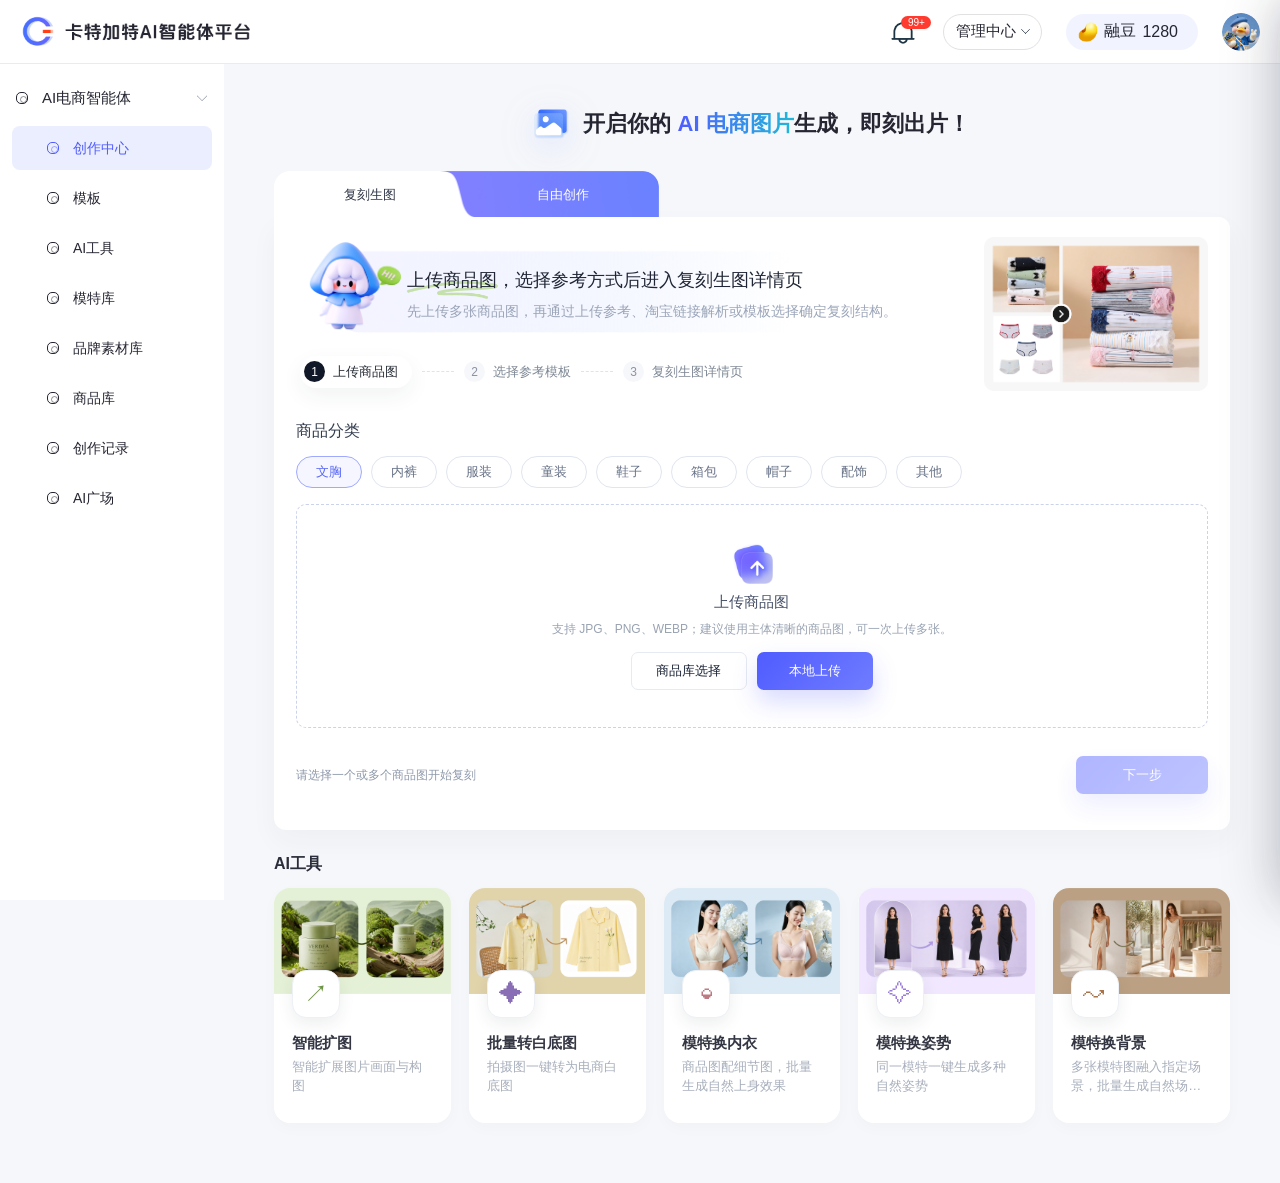
==== commit 86ac7895: "Publish AI ecommerce image prototype updates" ====
--- a/design-output/ai-ecommerce-product-library-v3/index.html
+++ b/design-output/ai-ecommerce-product-library-v3/index.html
@@ -4,7 +4,7 @@
   <meta charset="UTF-8" />
   <meta name="viewport" content="width=device-width, initial-scale=1.0" />
   <title>AI电商智能体 - 商品库原型</title>
-  <link rel="stylesheet" href="styles.css?v=20260819-module-thumb-close-align" />
+  <link rel="stylesheet" href="styles.css?v=20260820-suite-product-thumbs" />
 </head>
 <body>
   <header class="global-header">
@@ -22,12 +22,11 @@
       <nav class="nav" id="nav">
         <button class="nav-group expanded" type="button" data-nav-group="ecommerce"><span class="nav-icon"></span>AI电商智能体<span class="nav-arrow"></span></button>
         <button class="nav-leaf plain active" type="button" data-single-menu="创作中心"><span class="nav-icon"></span>创作中心</button>
-        <button class="nav-leaf plain" type="button" data-single-menu="模块与模板"><span class="nav-icon"></span>模块与模板</button>
+        <button class="nav-leaf plain" type="button" data-single-menu="模板"><span class="nav-icon"></span>模板</button>
+        <button class="nav-leaf plain" type="button" data-single-menu="AI工具"><span class="nav-icon"></span>AI工具</button>
         <button class="nav-leaf plain" type="button" data-single-menu="模特库"><span class="nav-icon"></span>模特库</button>
         <button class="nav-leaf plain" type="button" data-single-menu="素材库"><span class="nav-icon"></span>品牌素材库</button>
         <button class="nav-leaf plain" type="button" data-single-menu="商品库"><span class="nav-icon"></span>商品库</button>
-        <button class="nav-leaf plain" type="button" data-single-menu="精品库"><span class="nav-icon"></span>精品库</button>
-        <button class="nav-leaf plain" type="button" data-single-menu="AI工具"><span class="nav-icon"></span>AI工具</button>
         <button class="nav-leaf plain" type="button" data-single-menu="创作记录"><span class="nav-icon"></span>创作记录</button>
         <button class="nav-leaf plain" type="button" data-single-menu="AI广场"><span class="nav-icon"></span>AI广场</button>
         </nav>
@@ -45,18 +44,9 @@
 
           <section class="creation-project-composer">
             <div class="creation-mode-tabs-row">
-              <div class="creation-mode-tabs" role="tablist" aria-label="创作方式" data-active-entry="module">
-                <button class="is-active" type="button" role="tab" aria-selected="true" data-creation-entry="module">
-                  <strong>模块生图</strong><small>调用可复用模块</small>
-                </button>
-                <button type="button" role="tab" aria-selected="false" data-creation-entry="template">
-                  <strong>模板生图</strong><small>套用图文模板</small>
-                </button>
-                <button type="button" role="tab" aria-selected="false" data-creation-entry="single-replica">
-                  <strong>单图复刻</strong><small>复刻一张参考图</small>
-                </button>
-                <button type="button" role="tab" aria-selected="false" data-creation-entry="multi-replica">
-                  <strong>多图复刻</strong><small>复刻整套参考图</small>
+              <div class="creation-mode-tabs" role="tablist" aria-label="创作方式" data-active-entry="multi-replica">
+                <button class="is-active" type="button" role="tab" aria-selected="true" data-creation-entry="multi-replica">
+                  <strong>复刻生图</strong><small>复刻整套参考图</small>
                 </button>
                 <button type="button" role="tab" aria-selected="false" data-creation-entry="free">
                   <strong>自由创作</strong><small>从商品卖点和创意开始</small>
@@ -120,20 +110,32 @@
             <section class="creation-module-start creation-suite-replica-start" data-creation-suite-replica-start hidden>
               <div class="creation-module-start-intro">
                 <div>
-                  <section class="creation-module-start-benefit" aria-label="多图复刻说明">
+                  <section class="creation-module-start-benefit" aria-label="复刻生图说明">
                     <img class="creation-module-start-benefit-background" src="assets/module-start-benefit-background.png" alt="">
                     <div class="creation-module-start-benefit-copy">
-                      <h2>上传商品图，选择参考方式后进入多图复刻详情页</h2>
+                      <h2>上传商品图，选择参考方式后进入复刻生图详情页</h2>
                       <img class="creation-module-start-benefit-underline" src="assets/module-start-benefit-underline.png" alt="">
                       <p>先上传多张商品图，再通过上传参考、淘宝链接解析或模板选择确定复刻结构。</p>
                     </div>
                   </section>
-                  <ol aria-label="多图复刻流程" data-suite-start-progress><li class="is-current" data-suite-start-progress-item="product"><i>1</i>上传商品图</li><li data-suite-start-progress-item="reference"><i>2</i>选择参考模板</li><li data-suite-start-progress-item="detail"><i>3</i>多图复刻详情页</li></ol>
-                </div>
-                <img class="creation-module-start-preview" src="assets/module-start-match-example.png" alt="多图复刻示意">
+                  <ol aria-label="复刻生图流程" data-suite-start-progress><li class="is-current" data-suite-start-progress-item="product"><i>1</i>上传商品图</li><li data-suite-start-progress-item="reference"><i>2</i>选择参考模板</li><li data-suite-start-progress-item="detail"><i>3</i>复刻生图详情页</li></ol>
+                </div>
+                <img class="creation-module-start-preview" src="assets/module-start-match-example.png" alt="复刻生图示意">
               </div>
               <div class="creation-module-start-panel">
                 <div class="suite-start-stage is-active" data-suite-start-stage="product">
+                  <h3 class="suite-start-category-title">商品分类</h3>
+                  <div class="suite-start-category-list" data-suite-start-category-list>
+                    <button class="is-active" type="button" data-suite-start-category="文胸">文胸</button>
+                    <button type="button" data-suite-start-category="内裤">内裤</button>
+                    <button type="button" data-suite-start-category="服装">服装</button>
+                    <button type="button" data-suite-start-category="童装">童装</button>
+                    <button type="button" data-suite-start-category="鞋子">鞋子</button>
+                    <button type="button" data-suite-start-category="箱包">箱包</button>
+                    <button type="button" data-suite-start-category="帽子">帽子</button>
+                    <button type="button" data-suite-start-category="配饰">配饰</button>
+                    <button type="button" data-suite-start-category="其他">其他</button>
+                  </div>
                   <div class="creation-module-start-dropzone" data-suite-start-dropzone>
                     <div class="creation-module-start-empty" data-suite-start-empty>
                       <img class="creation-module-start-upload-icon" src="assets/module-product-upload-match-icon.png" alt=""><strong>上传商品图</strong><small>支持 JPG、PNG、WEBP；建议使用主体清晰的商品图，可一次上传多张。</small>
@@ -149,18 +151,25 @@
                   <div class="suite-start-reference-title"><h2>选择参考图片/模板</h2></div>
                   <div class="suite-reference-shell suite-start-reference-shell">
                     <div class="suite-reference-tabs">
+                      <button type="button" data-suite-start-reference-mode="multi">图片上传</button>
                       <button class="is-active" type="button" data-suite-start-reference-mode="template">参考模板</button>
-                      <button type="button" data-suite-start-reference-mode="multi">上传多图</button>
                       <button type="button" data-suite-start-reference-mode="link">淘宝链接</button>
                     </div>
                     <div class="suite-start-reference-content is-active" data-suite-start-reference-panel-mode="template">
-                      <p>从推荐模板中选择一个参考结构，也可以查看完整模板库。</p>
+                      <div class="suite-start-template-type-tabs" role="tablist" aria-label="参考模板类型">
+                        <button type="button" role="tab" aria-selected="false" data-suite-start-template-kind="single">单图模板</button>
+                        <button class="is-active" type="button" role="tab" aria-selected="true" data-suite-start-template-kind="suite">套图模板</button>
+                      </div>
+                      <p data-suite-start-template-copy>从推荐套图模板中选择一个参考结构，也可以查看完整模板库。</p>
                       <div class="suite-start-template-grid" data-suite-start-reference-templates></div>
-                      <div class="suite-start-view-all-wrap"><button class="module-flow-text-button" type="button" data-suite-start-show-all>查看全部模板</button></div>
+                      <div class="suite-start-view-all-wrap">
+                        <button class="module-flow-text-button" type="button" data-suite-start-show-all="single" hidden>查看全部单图模板</button>
+                        <button class="module-flow-text-button" type="button" data-suite-start-show-all="suite">查看全部套图模板</button>
+                      </div>
                     </div>
                     <div class="suite-start-reference-content" data-suite-start-reference-panel-mode="multi">
                       <p>上传单张或多张商详参考图，系统将自动拆解模块结构与页面样式。</p>
-                      <button class="suite-reference-upload-box" type="button" data-suite-start-reference-upload><img src="assets/suite-reference-upload-icon.png" alt=""><strong>上传多图参考</strong><small>支持 JPG、PNG、WEBP；建议使用主体清晰的商品图。</small></button>
+                      <button class="suite-reference-upload-box" type="button" data-suite-start-reference-upload><img src="assets/suite-reference-upload-icon.png" alt=""><strong>上传参考图片</strong><small>支持 JPG、PNG、WEBP；建议使用主体清晰的商品图。</small></button>
                       <input type="file" accept="image/*" data-suite-start-reference-file multiple hidden>
                       <div class="suite-start-reference-preview" data-suite-start-reference-preview></div>
                     </div>
@@ -227,7 +236,7 @@
                   <div class="single-replica-upload-empty" data-single-replica-reference-empty>
                     <img src="assets/creation-reference-upload-icon.png" alt="">
                     <strong>上传参考图</strong><small>用于复刻构图、场景、光影和视觉氛围。</small>
-                    <div><button class="btn ghost" type="button" data-single-replica-reference-library>从精品库选择</button><button class="btn primary" type="button" data-single-replica-reference-local>本地上传</button></div>
+                    <div><button class="btn primary" type="button" data-single-replica-reference-local>本地上传</button></div>
                     <input type="file" accept="image/*" data-single-replica-reference-file hidden>
                   </div>
                   <div class="single-replica-reference-selected" data-single-replica-reference-selected hidden></div>
@@ -282,6 +291,46 @@
             </div>
           </section>
 
+          <section class="creation-quick-actions creation-ai-tools-section" aria-label="AI工具快捷入口">
+            <div class="creation-quick-heading">
+              <div>
+                <h2>AI工具</h2>
+              </div>
+            </div>
+            <div class="creation-quick-grid ai-tools-grid">
+              <button class="creation-quick-card outpaint" type="button" data-ai-tool="outpaint">
+                <span class="creation-quick-cover"><img src="assets/ai-tool-cover-outpaint.png" alt=""></span>
+                <span class="creation-quick-icon" aria-hidden="true">↗</span>
+                <span class="creation-quick-copy"><strong>智能扩图</strong><small>智能扩展图片画面与构图</small></span>
+                <span class="creation-quick-enter" aria-hidden="true">进入工具 <b>→</b></span>
+              </button>
+              <button class="creation-quick-card retouch" type="button" data-ai-tool="white-background">
+                <span class="creation-quick-cover"><img src="assets/ai-tool-cover-white-background.png" alt=""></span>
+                <span class="creation-quick-icon" aria-hidden="true">✦</span>
+                <span class="creation-quick-copy"><strong>批量转白底图</strong><small>拍摄图一键转为电商白底图</small></span>
+                <span class="creation-quick-enter" aria-hidden="true">进入工具 <b>→</b></span>
+              </button>
+              <button class="creation-quick-card underwear" type="button" data-ai-tool="underwear">
+                <span class="creation-quick-cover"><img src="assets/ai-tool-cover-underwear.png" alt=""></span>
+                <span class="creation-quick-icon" aria-hidden="true">◒</span>
+                <span class="creation-quick-copy"><strong>模特换内衣</strong><small>商品图配细节图，批量生成自然上身效果</small></span>
+                <span class="creation-quick-enter" aria-hidden="true">进入工具 <b>→</b></span>
+              </button>
+              <button class="creation-quick-card model-pose" type="button" data-ai-tool="model-pose">
+                <span class="creation-quick-cover"><img src="assets/ai-tool-cover-model-pose.png" alt=""></span>
+                <span class="creation-quick-icon" aria-hidden="true">✧</span>
+                <span class="creation-quick-copy"><strong>模特换姿势</strong><small>同一模特一键生成多种自然姿势</small></span>
+                <span class="creation-quick-enter" aria-hidden="true">进入工具 <b>→</b></span>
+              </button>
+              <button class="creation-quick-card model-background" type="button" data-ai-tool="model-background">
+                <span class="creation-quick-cover"><img src="assets/ai-tool-cover-model-background.png" alt=""></span>
+                <span class="creation-quick-icon" aria-hidden="true">↝</span>
+                <span class="creation-quick-copy"><strong>模特换背景</strong><small>多张模特图融入指定场景，批量生成自然场景图</small></span>
+                <span class="creation-quick-enter" aria-hidden="true">进入工具 <b>→</b></span>
+              </button>
+            </div>
+          </section>
+
           <section class="plaza-resources" data-inspiration-resources>
           <div class="resource-filter-stack">
             <div class="inspiration-primary-filter-row">
@@ -443,6 +492,18 @@
               <span class="creation-quick-cover"><img src="assets/ai-tool-cover-underwear.png" alt=""></span>
               <span class="creation-quick-icon" aria-hidden="true">◒</span>
               <span class="creation-quick-copy"><strong>模特换内衣</strong><small>商品图配细节图，批量生成自然上身效果</small></span>
+              <span class="creation-quick-enter" aria-hidden="true">进入工具 <b>→</b></span>
+            </button>
+            <button class="creation-quick-card model-pose" type="button" data-ai-tool="model-pose">
+              <span class="creation-quick-cover"><img src="assets/ai-tool-cover-model-pose.png" alt=""></span>
+              <span class="creation-quick-icon" aria-hidden="true">✧</span>
+              <span class="creation-quick-copy"><strong>模特换姿势</strong><small>同一模特一键生成多种自然姿势</small></span>
+              <span class="creation-quick-enter" aria-hidden="true">进入工具 <b>→</b></span>
+            </button>
+            <button class="creation-quick-card model-background" type="button" data-ai-tool="model-background">
+              <span class="creation-quick-cover"><img src="assets/ai-tool-cover-model-background.png" alt=""></span>
+              <span class="creation-quick-icon" aria-hidden="true">↝</span>
+              <span class="creation-quick-copy"><strong>模特换背景</strong><small>多张模特图融入指定场景，批量生成自然场景图</small></span>
               <span class="creation-quick-enter" aria-hidden="true">进入工具 <b>→</b></span>
             </button>
           </div>
@@ -987,7 +1048,6 @@
                       <button class="detail-result-preview" type="button" data-detail-image-preview="assets/product-cover-03.png" aria-label="全屏预览图片"><img src="assets/product-cover-03.png" alt=""></button>
                       <div class="detail-result-hover-actions">
                         <button type="button" data-detail-image-action="下载" title="下载" aria-label="下载"><img src="assets/download-icon.png" alt=""></button>
-                        <button class="save" type="button" data-detail-image-action="保存" title="加入精品库" aria-label="加入精品库"><span></span></button>
                         <button type="button" data-detail-image-action="扩图" title="扩图" aria-label="扩图"><img src="assets/outpaint-icon.png" alt=""></button>
                         <button type="button" data-detail-image-action="编辑文字" title="编辑文字" aria-label="编辑文字"><span class="detail-text-edit-icon" aria-hidden="true">T</span></button>
                       </div>
@@ -996,7 +1056,6 @@
                       <button class="detail-result-preview" type="button" data-detail-image-preview="assets/product-cover-04.png" aria-label="全屏预览图片"><img src="assets/product-cover-04.png" alt=""></button>
                       <div class="detail-result-hover-actions">
                         <button type="button" data-detail-image-action="下载" title="下载" aria-label="下载"><img src="assets/download-icon.png" alt=""></button>
-                        <button class="save" type="button" data-detail-image-action="保存" title="加入精品库" aria-label="加入精品库"><span></span></button>
                         <button type="button" data-detail-image-action="扩图" title="扩图" aria-label="扩图"><img src="assets/outpaint-icon.png" alt=""></button>
                         <button type="button" data-detail-image-action="编辑文字" title="编辑文字" aria-label="编辑文字"><span class="detail-text-edit-icon" aria-hidden="true">T</span></button>
                       </div>
@@ -1005,7 +1064,6 @@
                       <button class="detail-result-preview" type="button" data-detail-image-preview="assets/product-cover-01.png" aria-label="全屏预览图片"><img src="assets/product-cover-01.png" alt=""></button>
                       <div class="detail-result-hover-actions">
                         <button type="button" data-detail-image-action="下载" title="下载" aria-label="下载"><img src="assets/download-icon.png" alt=""></button>
-                        <button class="save" type="button" data-detail-image-action="保存" title="加入精品库" aria-label="加入精品库"><span></span></button>
                         <button type="button" data-detail-image-action="扩图" title="扩图" aria-label="扩图"><img src="assets/outpaint-icon.png" alt=""></button>
                         <button type="button" data-detail-image-action="编辑文字" title="编辑文字" aria-label="编辑文字"><span class="detail-text-edit-icon" aria-hidden="true">T</span></button>
                       </div>
@@ -1014,7 +1072,6 @@
                       <button class="detail-result-preview" type="button" data-detail-image-preview="assets/product-cover-02.png" aria-label="全屏预览图片"><img src="assets/product-cover-02.png" alt=""></button>
                       <div class="detail-result-hover-actions">
                         <button type="button" data-detail-image-action="下载" title="下载" aria-label="下载"><img src="assets/download-icon.png" alt=""></button>
-                        <button class="save" type="button" data-detail-image-action="保存" title="加入精品库" aria-label="加入精品库"><span></span></button>
                         <button type="button" data-detail-image-action="扩图" title="扩图" aria-label="扩图"><img src="assets/outpaint-icon.png" alt=""></button>
                         <button type="button" data-detail-image-action="编辑文字" title="编辑文字" aria-label="编辑文字"><span class="detail-text-edit-icon" aria-hidden="true">T</span></button>
                       </div>
@@ -1228,7 +1285,7 @@
                 <button class="btn primary" type="button" data-multi-flow-next>下一步</button>
               </div>
               <div class="multi-result-footer-actions" data-multi-result-footer-actions hidden>
-                <button class="btn ghost" type="button" data-multi-suite-generate>套图生成 <em>80</em><span>融豆</span></button>
+                <button class="btn ghost" type="button" data-multi-suite-generate>套图生成 <em>80</em><img class="multi-result-rongdou-icon" src="assets/creation-rongdou-icon.png" alt="融豆"></button>
                 <button class="btn ghost" type="button" data-multi-preview-open>套图预览</button>
                 <button class="btn ghost" type="button" data-multi-download>批量下载</button>
                 <button class="btn ghost" type="button" data-multi-continue-text>继续添加文字</button>
@@ -1245,28 +1302,28 @@
             <div class="suite-replica-title-wrap">
               <button class="suite-replica-back" type="button" data-suite-replica-back><span></span>返回</button>
               <div>
-                <h1>多图复刻</h1>
+                <h1>复刻生图</h1>
               </div>
             </div>
             <div class="suite-replica-top-steps" data-suite-top-steps>
               <button class="is-active" type="button" data-suite-step="product"><span>1</span><strong>上传商品图</strong></button>
               <button type="button" data-suite-step="template"><span>2</span><strong>选择参考模板</strong></button>
-              <button type="button" data-suite-step="generate"><span>3</span><strong>多图复刻详情页</strong></button>
+              <button type="button" data-suite-step="generate"><span>3</span><strong>复刻生图详情页</strong></button>
             </div>
             <div class="suite-replica-top-actions"></div>
           </header>
 
           <div class="suite-replica-body">
-            <aside class="suite-replica-settings" aria-label="套图复刻参数设置">
+            <aside class="suite-replica-settings" aria-label="复刻生图参数设置">
               <div class="suite-settings-head">
-                <span>多图复刻流程</span>
+                <span>复刻生图流程</span>
                 <small>按步骤完成生成</small>
               </div>
 
               <div class="suite-flow-steps" data-suite-flow-steps>
                 <button class="is-active" type="button" data-suite-step="product"><span>1</span><strong>上传商品图</strong></button>
                 <button type="button" data-suite-step="template"><span>2</span><strong>选择参考模板</strong></button>
-                <button type="button" data-suite-step="generate"><span>3</span><strong>多图复刻详情页</strong></button>
+                <button type="button" data-suite-step="generate"><span>3</span><strong>复刻生图详情页</strong></button>
               </div>
 
               <section class="suite-setting-section suite-step-panel is-active" data-suite-step-panel="product">
@@ -1281,7 +1338,7 @@
 
               <section class="suite-setting-section suite-step-panel" data-suite-step-panel="template">
                 <div class="suite-setting-label"><span>2</span><h2>选择参考模板</h2><em>必填</em></div>
-                <p>可上传多图参考、解析淘宝链接，或直接选择模板。选择其中一种方式后进入多图复刻详情页。</p>
+                <p>可上传多图参考、解析淘宝链接，或直接选择模板。选择其中一种方式后进入复刻生图详情页。</p>
                 <div class="suite-workspace-product" data-suite-workspace-product></div>
                 <div class="suite-reference-shell">
                   <div class="suite-reference-tabs">
@@ -1314,6 +1371,7 @@
               </section>
 
               <section class="suite-setting-section suite-step-panel suite-output-section" data-suite-step-panel="generate">
+                <div data-suite-standard-detail-params>
                 <div class="suite-setting-label"><span>1</span><h2>商品图</h2></div>
                 <div class="suite-detail-product-preview" data-suite-detail-product-preview></div>
                 <div class="suite-setting-label"><span>2</span><h2>参考内容</h2><em>必填</em></div>
@@ -1340,6 +1398,45 @@
                     <span>生成图片</span>
                     <i><b>1</b><img src="assets/creation-rongdou-icon.png" alt="融豆"></i>
                   </button>
+                </div>
+                </div>
+
+                <div class="suite-template-detail-params" data-suite-template-detail-params hidden>
+                  <div class="suite-setting-label"><span>1</span><h2>已选模块</h2></div>
+                  <div class="suite-template-selected-module" data-suite-template-detail-reference-preview></div>
+
+                  <div class="suite-setting-label suite-template-product-label"><span>2</span><h2>检测所需素材</h2></div>
+                  <div class="suite-template-materials" data-suite-template-detail-product-preview></div>
+
+                  <div class="suite-template-product-analysis" data-suite-template-product-analysis>
+                    <div class="suite-template-analysis-title"><span>解析产品</span><small data-suite-template-product-analysis-state hidden>已完成</small></div>
+                    <button type="button" data-suite-template-product-analysis-submit>解析产品 <em>1</em></button>
+                    <div class="suite-template-analysis-result" data-suite-template-product-analysis-result hidden></div>
+                  </div>
+
+                  <div class="suite-template-prompt-section" data-suite-template-prompt-section>
+                    <div class="suite-template-prompt-head"><span>产品描述</span><small>用于保留商品材质、版型与核心卖点</small></div>
+                    <textarea rows="5" data-suite-template-product-prompt placeholder="描述商品主体、卖点、材质或希望保留的细节"></textarea>
+                  </div>
+                  <div class="suite-template-prompt-section" data-suite-template-prompt-section>
+                    <div class="suite-template-prompt-head"><span>场景描述</span><small>用于描述构图、光线、氛围和画面风格</small></div>
+                    <textarea rows="5" data-suite-template-scene-prompt placeholder="描述场景、构图、光线、氛围和画面风格"></textarea>
+                  </div>
+
+                  <div class="suite-setting-label suite-param-label" data-suite-template-generation-label><span>3</span><h2>生成设置</h2></div>
+                  <div class="suite-template-param-grid" data-suite-template-generation-settings>
+                    <label><span>图片比例</span><select data-suite-template-ratio><option value="1:1">1:1</option><option value="2:3">2:3</option><option value="3:2">3:2</option><option value="3:4">3:4</option><option value="4:3">4:3</option><option value="4:5">4:5</option><option value="5:4">5:4</option><option value="9:16">9:16</option><option value="16:9">16:9</option></select></label>
+                    <label><span>分辨率</span><select data-suite-template-resolution><option value="2K">2K</option><option value="4K">4K</option></select></label>
+                    <label><span>生图模型</span><select data-suite-template-model><option value="专业版">专业版</option><option value="基础版">基础版</option></select></label>
+                    <label><span>图片数量</span><select data-suite-template-count><option value="1张">1张</option><option value="2张">2张</option><option value="3张">3张</option><option value="4张">4张</option></select></label>
+                  </div>
+                  <div class="suite-generate-bar">
+                    <button class="module-generate-button suite-generate-button" type="button" data-suite-generate>
+                      <img class="creation-send-icon" src="assets/creation-send-icon.png" alt="">
+                      <span>生成图片</span>
+                      <i><b>10</b><img src="assets/creation-rongdou-icon.png" alt="融豆"></i>
+                    </button>
+                  </div>
                 </div>
               </section>
             </aside>
@@ -1364,12 +1461,16 @@
               <aside class="suite-export-drawer" data-suite-export-drawer hidden>
                 <div class="suite-export-head">
                   <div><strong>导出预览</strong><span data-suite-export-summary>已选 1 张</span></div>
-                  <button type="button" data-suite-export-close aria-label="关闭导出预览">×</button>
+                  <div class="suite-export-head-actions">
+                    <button class="suite-export-local-add" type="button" data-suite-export-local-add>＋ 本地图片</button>
+                    <input type="file" accept="image/*" multiple data-suite-export-local-file hidden>
+                  </div>
+                  <button class="module-flow-template-close suite-export-close" type="button" data-suite-export-close aria-label="关闭导出预览">×</button>
                 </div>
                 <div class="suite-export-preview" data-suite-export-preview></div>
                 <div class="suite-export-actions">
+                  <button type="button" data-suite-export-add-text>继续添加文字</button>
                   <button class="is-primary" type="button" data-suite-export-download>导出</button>
-                  <button type="button" data-suite-export-library>添加到精品库</button>
                 </div>
               </aside>
             </main>
@@ -1390,66 +1491,20 @@
         </div>
       </div>
 
-      <section class="workspace-page" data-page="suite-solution-library">
-          <nav class="module-template-tabs module-template-tabs-page" aria-label="模块与模板分类" role="tablist">
-          <button type="button" role="tab" aria-selected="false" data-module-template-page="module-library">模块</button>
-          <button type="button" role="tab" aria-selected="false" data-module-template-page="template-center">模块模板</button>
-          <button class="is-active" type="button" role="tab" aria-selected="true" data-module-template-page="suite-solution-library">套图模板</button>
-        </nav>
-        <section class="suite-solution-card">
-          <div class="suite-solution-top-row">
-            <div class="suite-solution-category-tabs" data-solution-category-tabs>
-              <button class="is-active" type="button" data-solution-category="全部品类">全部品类</button>
-              <button type="button" data-solution-category="文胸">文胸</button>
-              <button type="button" data-solution-category="内裤">内裤</button>
-              <button type="button" data-solution-category="童装">童装</button>
-              <button type="button" data-solution-category="鞋子">鞋子</button>
-              <button type="button" data-solution-category="箱包">箱包</button>
-            </div>
-            <div class="suite-solution-create-actions">
-              <button class="btn primary suite-solution-create-btn" type="button" data-solution-create><span class="template-create-plus">+</span>新增套图模板</button>
-            </div>
-          </div>
-
-          <div class="suite-solution-filter-row">
-            <div class="search-field suite-solution-search">
-              <span class="search-icon"></span>
-              <input type="search" placeholder="搜索套图模板 / 品类 / 标签" data-solution-search />
-            </div>
-          </div>
-
-          <div class="suite-solution-grid" data-solution-grid></div>
-
-          <div class="empty-state suite-solution-empty" data-solution-empty-state>
-            <div class="empty-visual"></div>
-            <h3>暂无套图模板</h3>
-            <p>新增套图模板并至少添加一个模块后，可在这里统一管理。</p>
-            <button class="btn primary" type="button" data-solution-create>新增套图模板</button>
-          </div>
-
-          <div class="empty-state suite-solution-empty" data-solution-no-result-state>
-            <div class="empty-visual search"></div>
-            <h3>搜索无结果</h3>
-            <p>没有匹配当前筛选条件的方案，建议调整关键词、类型或品类。</p>
-          </div>
-        </section>
-      </section>
-
       <section class="workspace-page" data-page="template-center">
         <nav class="module-template-tabs module-template-tabs-page" aria-label="模块与模板分类" role="tablist">
-          <button type="button" role="tab" aria-selected="false" data-module-template-page="module-library">模块</button>
-          <button class="is-active" type="button" role="tab" aria-selected="true" data-module-template-page="template-center">模块模板</button>
-          <button type="button" role="tab" aria-selected="false" data-module-template-page="suite-solution-library">套图模板</button>
+          <button type="button" role="tab" aria-selected="false" data-module-template-page="module-library">单图模板</button>
+          <button class="is-active" type="button" role="tab" aria-selected="true" data-module-template-page="template-center">套图模板</button>
         </nav>
         <section class="template-center-card">
           <div class="template-top-row">
-            <div class="template-scope-tabs" data-template-scope-tabs aria-label="模块模板范围">
+            <div class="template-scope-tabs" data-template-scope-tabs aria-label="套图模板范围">
               <button class="is-active" type="button" data-template-scope="全部">全部</button>
-              <button type="button" data-template-scope="我的模板">我的模块模板</button>
-              <button type="button" data-template-scope="已购模板">已购模块模板</button>
+              <button type="button" data-template-scope="我的模板">我的套图模板</button>
+              <button type="button" data-template-scope="已购模板">已购套图模板</button>
             </div>
             <div class="template-create-actions">
-              <button class="btn primary template-create-btn" type="button" data-template-create-trigger><span class="template-create-plus">+</span>新增模块模板</button>
+              <button class="btn primary template-create-btn" type="button" data-template-create-trigger><span class="template-create-plus">+</span>新增套图模板</button>
             </div>
           </div>
           <div class="template-filter-row">
@@ -1463,7 +1518,7 @@
             </div>
             <div class="search-field template-search">
               <span class="search-icon"></span>
-              <input type="search" placeholder="搜索模块模板" data-template-search />
+              <input type="search" placeholder="搜索套图模板" data-template-search />
             </div>
           </div>
 
@@ -1471,9 +1526,9 @@
 
           <div class="empty-state template-empty" data-template-empty-state>
             <div class="empty-visual"></div>
-            <h3>暂无模块模板</h3>
-            <p>新增模块模板后，可在这里管理模块规则、示例图和默认参数。</p>
-            <button class="btn primary" type="button" data-template-create-trigger-empty>新增模块模板</button>
+            <h3>暂无套图模板</h3>
+            <p>新增套图模板后，可在这里管理模板规则、示例图和默认参数。</p>
+            <button class="btn primary" type="button" data-template-create-trigger-empty>新增套图模板</button>
           </div>
 
           <div class="empty-state template-empty" data-template-no-result-state>
@@ -1487,7 +1542,7 @@
       <section class="workspace-page" data-page="template-builder">
         <section class="template-builder-page">
           <div class="template-builder-head">
-            <h1 data-template-builder-title>新增模块模板</h1>
+            <h1 data-template-builder-title>新增套图模板</h1>
           </div>
 
           <div class="template-builder-layout">
@@ -1545,77 +1600,39 @@
         </section>
       </section>
 
-      <section class="workspace-page" data-page="material-library">
-        <section class="material-library-card boutique-library-page">
-          <div class="inspiration-title-row boutique-title-row">
-            <h2 data-material-library-title>精品库</h2>
-            <p data-material-count>共 0 个作品</p>
-          </div>
-
-          <div class="boutique-library-tools">
-            <div class="resource-filter resource-filter-primary boutique-filter-tabs" role="tablist" aria-label="精品库创作类型">
-              <button class="is-active" type="button" role="tab" aria-selected="true" data-boutique-filter="模块生图">模块生图</button>
-              <button type="button" role="tab" aria-selected="false" data-boutique-filter="模板生图">模板生图</button>
-              <button type="button" role="tab" aria-selected="false" data-boutique-filter="单图复刻">单图复刻</button>
-              <button type="button" role="tab" aria-selected="false" data-boutique-filter="多图复刻">多图复刻</button>
-              <button type="button" role="tab" aria-selected="false" data-boutique-filter="自由创作">自由创作</button>
-            </div>
-            <label class="inspiration-search boutique-search">
-              <span class="search-icon"></span>
-              <input type="search" placeholder="搜索作品名称 / 商品名称" data-material-search>
-            </label>
-          </div>
-
-          <div class="material-grid" data-material-grid></div>
-
-          <div class="empty-state material-empty" data-material-empty-state>
-            <div class="empty-visual"></div>
-            <h3>暂无素材</h3>
-            <p>确认创作结果并加入精品库后，可在这里查看、下载或再次创作。</p>
-          </div>
-
-          <div class="empty-state material-empty" data-material-no-result-state>
-            <div class="empty-visual search"></div>
-            <h3>搜索无结果</h3>
-            <p>没有匹配当前筛选条件的素材，建议调整关键词或素材类型。</p>
-          </div>
-        </section>
-      </section>
-
       <section class="workspace-page" data-page="module-library">
-        <section class="module-library-page" aria-label="模块库">
-          <nav class="module-template-tabs" aria-label="模块与模板分类" role="tablist">
-            <button class="is-active" type="button" role="tab" aria-selected="true" data-module-template-page="module-library">模块</button>
-            <button type="button" role="tab" aria-selected="false" data-module-template-page="template-center">模块模板</button>
-            <button type="button" role="tab" aria-selected="false" data-module-template-page="suite-solution-library">套图模板</button>
+        <section class="module-library-page" aria-label="单图模板库">
+          <nav class="module-template-tabs" aria-label="单图与套图模板分类" role="tablist">
+            <button class="is-active" type="button" role="tab" aria-selected="true" data-module-template-page="module-library">单图模板</button>
+            <button type="button" role="tab" aria-selected="false" data-module-template-page="template-center">套图模板</button>
           </nav>
           <div class="module-library-tabs-row">
-            <div class="resource-filter resource-filter-primary module-library-tabs" role="tablist" aria-label="模块类型">
-              <button class="is-active" type="button" role="tab" aria-selected="true" data-module-library-tab="image">图生图模块</button>
-              <button type="button" role="tab" aria-selected="false" data-module-library-tab="fixed">固定图模块</button>
-              <button type="button" role="tab" aria-selected="false" data-module-library-tab="text">文字模块</button>
-            </div>
-            <button class="btn primary module-library-create" type="button" data-module-library-create><span>＋</span>新增模块</button>
+            <div class="resource-filter resource-filter-primary module-library-tabs" role="tablist" aria-label="模板类型">
+              <button class="is-active" type="button" role="tab" aria-selected="true" data-module-library-tab="image">图生图模板</button>
+              <button type="button" role="tab" aria-selected="false" data-module-library-tab="fixed">固定图模板</button>
+              <button type="button" role="tab" aria-selected="false" data-module-library-tab="text">文字模板</button>
+            </div>
+            <button class="btn primary module-library-create" type="button" data-module-library-create><span>＋</span>新增单图模板</button>
           </div>
 
           <div class="module-library-toolbar">
             <div class="module-library-filter-groups">
-              <div class="resource-filter resource-filter-secondary module-library-category-filter" aria-label="模块品类筛选">
+              <div class="resource-filter resource-filter-secondary module-library-category-filter" aria-label="模板品类筛选">
                 <button class="is-active" type="button" data-module-library-category="全部类目">全部</button>
                 <button type="button" data-module-library-category="内衣">内衣</button>
                 <button type="button" data-module-library-category="内裤">内裤</button>
                 <button type="button" data-module-library-category="童装">童装</button>
                 <button type="button" data-module-library-category="通用">通用</button>
               </div>
-              <div class="resource-filter resource-filter-secondary module-library-source-filter" aria-label="模块来源筛选">
+              <div class="resource-filter resource-filter-secondary module-library-source-filter" aria-label="模板来源筛选">
                 <button class="is-active" type="button" data-module-library-source="全部">全部</button>
                 <button type="button" data-module-library-source="自己创作">自己创作</button>
-                <button type="button" data-module-library-source="已购模块">已购模块</button>
+                <button type="button" data-module-library-source="已购模块">已购模板</button>
               </div>
             </div>
             <label class="inspiration-search module-library-search">
               <span class="search-icon"></span>
-              <input type="search" placeholder="搜索模块名称、描述" data-module-library-search>
+              <input type="search" placeholder="搜索模板名称、描述" data-module-library-search>
             </label>
           </div>
 
@@ -2328,10 +2345,7 @@
             <div class="creation-record-filter-panel">
               <div class="creation-record-type-tabs" data-creation-task-type-filter>
                 <button class="is-active" type="button" data-creation-task-type="all">全部</button>
-                <button type="button" data-creation-task-type="模块生图">模块生图</button>
-                <button type="button" data-creation-task-type="模板生图">模板生图</button>
-                <button type="button" data-creation-task-type="单图复刻">单图复刻</button>
-                <button type="button" data-creation-task-type="多图复刻">多图复刻</button>
+                <button type="button" data-creation-task-type="复刻生图">复刻生图</button>
                 <button type="button" data-creation-task-type="自由创作">自由创作</button>
                 <button type="button" data-creation-task-type="新建图生图模块">新建图生图模块</button>
                 <button type="button" data-creation-task-type="新建模特">新建模特</button>
@@ -2351,14 +2365,14 @@
           </div>
 
           <div class="creation-task-flow" data-creation-task-flow>
-            <article class="creation-task-card" data-creation-task-card data-status="running" data-type="模块生图" data-title="蕾丝聚拢文胸模块主图生成" data-product="蕾丝聚拢文胸 883">
+            <article class="creation-task-card" data-creation-task-card data-status="running" data-type="复刻生图" data-title="蕾丝聚拢文胸复刻生图" data-product="蕾丝聚拢文胸 883">
               <div class="creation-task-thumb single">
                 <img src="assets/product-cover-03.png" alt="">
-                <span class="creation-task-type">模块</span>
+                <span class="creation-task-type">复刻</span>
               </div>
               <div class="creation-task-main">
                 <div class="creation-task-title-row">
-                  <h2>蕾丝聚拢文胸模块主图生成</h2>
+                  <h2>蕾丝聚拢文胸复刻生图</h2>
                   <span class="creation-task-status running">生成中</span>
                 </div>
                 <div class="creation-task-meta">
@@ -2369,7 +2383,7 @@
                 <div class="creation-task-tags">
                   <span data-tag-source="product_name">蕾丝聚拢文胸 883</span>
                   <span data-tag-source="product_category">内衣 / 文胸</span>
-                  <span data-tag-source="output_ratio">模块生图</span>
+                  <span data-tag-source="output_ratio">复刻生图</span>
                 </div>
                 <div class="creation-task-progress">
                   <span>商品主体识别完成，正在生成第 3 张</span>
@@ -2383,18 +2397,17 @@
               </div>
             </article>
 
-            <article class="creation-task-card" data-creation-task-card data-status="done" data-type="模板生图" data-title="基础无痕内衣详情模板生图" data-product="基础无痕内衣套装" data-boutique-state="saved">
+            <article class="creation-task-card" data-creation-task-card data-status="done" data-type="复刻生图" data-title="基础无痕内衣详情复刻生图" data-product="基础无痕内衣套装">
               <div class="creation-task-thumb suite">
                 <img src="assets/product-cover-03.png" alt="">
                 <img src="assets/creation-cover-602.jpg" alt="">
                 <img src="assets/creation-cover-610.jpg" alt="">
-                <span class="creation-task-type">模板</span>
+                <span class="creation-task-type">复刻</span>
               </div>
               <div class="creation-task-main">
                 <div class="creation-task-title-row">
-                  <h2>基础无痕内衣详情模板生图</h2>
+                  <h2>基础无痕内衣详情复刻生图</h2>
                   <span class="creation-task-status done">已完成</span>
-                  <span class="creation-task-boutique-state saved" data-boutique-status>已加入精品库</span>
                 </div>
                 <div class="creation-task-meta">
                   <span>9 张图</span>
@@ -2404,11 +2417,10 @@
                 <div class="creation-task-tags">
                   <span data-tag-source="product_name">基础无痕内衣套装</span>
                   <span data-tag-source="product_category">内衣 / 套装</span>
-                  <span data-tag-source="output_ratio">模板生图</span>
+                  <span data-tag-source="output_ratio">复刻生图</span>
                 </div>
               </div>
               <div class="creation-task-action">
-                <span class="creation-task-boutique-action" data-boutique-action>已加入精品库</span>
                 <button class="btn primary" type="button" data-open-creation-detail>查看详情</button>
               </div>
             </article>
@@ -2441,7 +2453,7 @@
               </div>
             </article>
 
-            <article class="creation-task-card" data-creation-task-card data-status="running" data-type="多图复刻" data-title="儿童亲子短袖活动套图复刻" data-product="儿童亲子短袖套装">
+            <article class="creation-task-card" data-creation-task-card data-status="running" data-type="复刻生图" data-title="儿童亲子短袖活动复刻生图" data-product="儿童亲子短袖套装">
               <div class="creation-task-thumb suite">
                 <img src="assets/product-cover-04.png" alt="">
                 <img src="assets/creation-cover-616.jpg" alt="">
@@ -2450,7 +2462,7 @@
               </div>
               <div class="creation-task-main">
                 <div class="creation-task-title-row">
-                  <h2>儿童亲子短袖活动套图复刻</h2>
+                  <h2>儿童亲子短袖活动复刻生图</h2>
                   <span class="creation-task-status warning">部分完成</span>
                 </div>
                 <div class="creation-task-meta">
@@ -2461,7 +2473,7 @@
                 <div class="creation-task-tags">
                   <span data-tag-source="product_name">儿童亲子短袖套装</span>
                   <span data-tag-source="product_category">童装 / 套装</span>
-                  <span data-tag-source="output_ratio">多图复刻</span>
+                  <span data-tag-source="output_ratio">复刻生图</span>
                 </div>
                 <div class="creation-task-progress">
                   <span>剩余 2 张等待补生成</span>
@@ -2475,7 +2487,7 @@
               </div>
             </article>
 
-            <article class="creation-task-card" data-creation-task-card data-status="done" data-type="AI工具" data-ai-tool-type="批量转白底图" data-title="四条装男士内裤拍摄图转白底" data-product="四条装男士内裤组合" data-boutique-state="partial">
+            <article class="creation-task-card" data-creation-task-card data-status="done" data-type="AI工具" data-ai-tool-type="批量转白底图" data-title="四条装男士内裤拍摄图转白底" data-product="四条装男士内裤组合">
               <div class="creation-task-thumb single">
                 <img src="assets/product-cover-02.png" alt="">
                 <span class="creation-task-type">白底图</span>
@@ -2484,7 +2496,6 @@
                 <div class="creation-task-title-row">
                   <h2>四条装男士内裤拍摄图转白底</h2>
                   <span class="creation-task-status done">已完成</span>
-                  <span class="creation-task-boutique-state partial" data-boutique-status>已加入 1 张</span>
                 </div>
                 <div class="creation-task-meta">
                   <span>12 张图</span>
@@ -2498,12 +2509,11 @@
                 </div>
               </div>
               <div class="creation-task-action">
-                <span class="creation-task-boutique-action" data-boutique-action>已加入精品库</span>
                 <button class="btn primary" type="button" data-open-creation-detail>查看详情</button>
               </div>
             </article>
 
-            <article class="creation-task-card" data-creation-task-card data-status="done" data-type="自由创作" data-title="儿童T恤夏季主图自由创作" data-product="儿童T恤-详情-1" data-boutique-state="none">
+            <article class="creation-task-card" data-creation-task-card data-status="done" data-type="自由创作" data-title="儿童T恤夏季主图自由创作" data-product="儿童T恤-详情-1">
               <div class="creation-task-thumb single">
                 <img src="assets/product-cover-04.png" alt="">
                 <span class="creation-task-type">自由</span>
@@ -2525,19 +2535,18 @@
                 </div>
               </div>
               <div class="creation-task-action">
-                <button class="btn ghost" type="button" data-add-to-boutique>加入精品库</button>
                 <button class="btn primary" type="button" data-open-creation-detail>查看详情</button>
               </div>
             </article>
 
-            <article class="creation-task-card" data-creation-task-card data-status="done" data-type="单图复刻" data-title="法式文胸详情单图复刻" data-product="法式蕾丝文胸">
+            <article class="creation-task-card" data-creation-task-card data-status="done" data-type="复刻生图" data-title="法式文胸详情复刻生图" data-product="法式蕾丝文胸">
               <div class="creation-task-thumb single">
                 <img src="assets/product-cover-03.png" alt="">
                 <span class="creation-task-type">复刻</span>
               </div>
               <div class="creation-task-main">
                 <div class="creation-task-title-row">
-                  <h2>法式文胸详情单图复刻</h2>
+                  <h2>法式文胸详情复刻生图</h2>
                   <span class="creation-task-status done">已完成</span>
                 </div>
                 <div class="creation-task-meta">
@@ -2548,7 +2557,7 @@
                 <div class="creation-task-tags">
                   <span data-tag-source="product_name">法式蕾丝文胸</span>
                   <span data-tag-source="product_category">内衣 / 文胸</span>
-                  <span data-tag-source="output_ratio">单图复刻</span>
+                  <span data-tag-source="output_ratio">复刻生图</span>
                 </div>
               </div>
               <div class="creation-task-action">
@@ -2816,7 +2825,6 @@
         <div class="creation-select-body">
           <div class="creation-reference-tabs">
             <button class="is-active" type="button" data-reference-tab="local">本地上传</button>
-            <button type="button" data-reference-tab="boutique">精品库</button>
           </div>
           <div class="creation-reference-panel is-active" data-reference-panel="local">
             <div class="creation-reference-dropzone">
@@ -2825,15 +2833,6 @@
               <p>支持 JPG、PNG、WEBP，建议上传构图接近的图片。</p>
               <input type="file" accept="image/*" data-reference-local-file hidden>
               <button class="btn primary" type="button" data-reference-local-upload>选择本地图片</button>
-            </div>
-          </div>
-          <div class="creation-reference-panel" data-reference-panel="boutique" aria-hidden="true">
-            <p class="reference-source-note">从已保存的精品图片中选取 1 张作为本次主参考图。</p>
-            <div class="reference-source-grid">
-              <button type="button" data-reference-source-choice data-reference-image="assets/creation-cover-608.jpg" data-reference-name="精品库 · 樱花粉氛围棚拍"><img src="assets/creation-cover-608.jpg" alt="樱花粉氛围棚拍"><span>樱花粉氛围棚拍</span><small>精品库</small><i>✓</i></button>
-              <button type="button" data-reference-source-choice data-reference-image="assets/creation-cover-616.jpg" data-reference-name="精品库 · 自然光商品主图"><img src="assets/creation-cover-616.jpg" alt="自然光商品主图"><span>自然光商品主图</span><small>精品库</small><i>✓</i></button>
-              <button type="button" data-reference-source-choice data-reference-image="assets/creation-cover-602.jpg" data-reference-name="精品库 · 留白卖点图"><img src="assets/creation-cover-602.jpg" alt="留白卖点图"><span>留白卖点图</span><small>精品库</small><i>✓</i></button>
-              <button type="button" data-reference-source-choice data-reference-image="assets/creation-cover-606.jpg" data-reference-name="精品库 · 深色氛围图"><img src="assets/creation-cover-606.jpg" alt="深色氛围图"><span>深色氛围图</span><small>精品库</small><i>✓</i></button>
             </div>
           </div>
           <footer class="reference-picker-footer">
@@ -3009,7 +3008,6 @@
             <div class="record-actions">
               <button type="button">查看大图</button>
               <button type="button">下载</button>
-              <button type="button">加入精品库</button>
               <button type="button">保存为模板</button>
               <button type="button">上架到创作广场</button>
               <button type="button" data-open-creation-detail>继续编辑</button>
@@ -3055,7 +3053,6 @@
                 <button class="module-task-image-preview" type="button" data-module-task-image-preview="assets/product-cover-01.png" data-module-task-image-alt="生成结果 1" aria-label="放大预览生成结果 1"><img src="assets/product-cover-01.png" alt="生成结果 1"></button>
                 <div class="module-result-actions" aria-label="生成结果 1 操作">
                   <button type="button" data-free-task-image-action="outpaint" data-free-task-image="assets/product-cover-01.png" title="智能扩图" aria-label="智能扩图">智能扩图</button>
-                  <button type="button" data-free-task-image-action="boutique" data-free-task-image="assets/product-cover-01.png" title="添加到精品库" aria-label="添加到精品库">添加到精品库</button>
                   <button type="button" data-free-task-image-action="text" data-free-task-image="assets/product-cover-01.png" title="文案编辑" aria-label="文案编辑">文案编辑</button>
                   <button class="is-primary" type="button" data-free-task-image-action="download" data-free-task-image="assets/product-cover-01.png" title="下载" aria-label="下载">下载</button>
                 </div>
@@ -3064,7 +3061,6 @@
                 <button class="module-task-image-preview" type="button" data-module-task-image-preview="assets/product-cover-02.png" data-module-task-image-alt="生成结果 2" aria-label="放大预览生成结果 2"><img src="assets/product-cover-02.png" alt="生成结果 2"></button>
                 <div class="module-result-actions" aria-label="生成结果 2 操作">
                   <button type="button" data-free-task-image-action="outpaint" data-free-task-image="assets/product-cover-02.png" title="智能扩图" aria-label="智能扩图">智能扩图</button>
-                  <button type="button" data-free-task-image-action="boutique" data-free-task-image="assets/product-cover-02.png" title="添加到精品库" aria-label="添加到精品库">添加到精品库</button>
                   <button type="button" data-free-task-image-action="text" data-free-task-image="assets/product-cover-02.png" title="文案编辑" aria-label="文案编辑">文案编辑</button>
                   <button class="is-primary" type="button" data-free-task-image-action="download" data-free-task-image="assets/product-cover-02.png" title="下载" aria-label="下载">下载</button>
                 </div>
@@ -3073,7 +3069,6 @@
                 <button class="module-task-image-preview" type="button" data-module-task-image-preview="assets/product-cover-03.png" data-module-task-image-alt="生成结果 3" aria-label="放大预览生成结果 3"><img src="assets/product-cover-03.png" alt="生成结果 3"></button>
                 <div class="module-result-actions" aria-label="生成结果 3 操作">
                   <button type="button" data-free-task-image-action="outpaint" data-free-task-image="assets/product-cover-03.png" title="智能扩图" aria-label="智能扩图">智能扩图</button>
-                  <button type="button" data-free-task-image-action="boutique" data-free-task-image="assets/product-cover-03.png" title="添加到精品库" aria-label="添加到精品库">添加到精品库</button>
                   <button type="button" data-free-task-image-action="text" data-free-task-image="assets/product-cover-03.png" title="文案编辑" aria-label="文案编辑">文案编辑</button>
                   <button class="is-primary" type="button" data-free-task-image-action="download" data-free-task-image="assets/product-cover-03.png" title="下载" aria-label="下载">下载</button>
                 </div>
@@ -3082,7 +3077,6 @@
                 <button class="module-task-image-preview" type="button" data-module-task-image-preview="assets/product-cover-04.png" data-module-task-image-alt="生成结果 4" aria-label="放大预览生成结果 4"><img src="assets/product-cover-04.png" alt="生成结果 4"></button>
                 <div class="module-result-actions" aria-label="生成结果 4 操作">
                   <button type="button" data-free-task-image-action="outpaint" data-free-task-image="assets/product-cover-04.png" title="智能扩图" aria-label="智能扩图">智能扩图</button>
-                  <button type="button" data-free-task-image-action="boutique" data-free-task-image="assets/product-cover-04.png" title="添加到精品库" aria-label="添加到精品库">添加到精品库</button>
                   <button type="button" data-free-task-image-action="text" data-free-task-image="assets/product-cover-04.png" title="文案编辑" aria-label="文案编辑">文案编辑</button>
                   <button class="is-primary" type="button" data-free-task-image-action="download" data-free-task-image="assets/product-cover-04.png" title="下载" aria-label="下载">下载</button>
                 </div>
@@ -3097,40 +3091,42 @@
   <div class="prototype-modal" data-resource-preview-modal aria-hidden="true">
     <div class="prototype-modal-panel resource-preview-panel">
       <div class="prototype-modal-head">
-        <h2 data-preview-title>资源预览</h2>
+        <div class="resource-preview-heading">
+          <h2>详情</h2>
+          <p>模块预览</p>
+        </div>
         <button class="prototype-close" type="button" data-modal-close aria-label="关闭"></button>
       </div>
       <div class="resource-preview-layout">
         <div class="resource-preview-image">
           <img src="assets/creation-cover-608.jpg" alt="" data-preview-image>
-          <span data-preview-category>文胸</span>
         </div>
         <div class="resource-preview-info">
+          <h3>基本信息</h3>
           <dl>
             <div>
-              <dt>类型</dt>
-              <dd data-preview-type>模板</dd>
+              <dt>模块名称</dt>
+              <dd data-preview-title>通用女士内裤模板-菲-模板10</dd>
             </div>
             <div>
-              <dt>来源</dt>
-              <dd data-preview-source>官方</dd>
+              <dt>模块类型</dt>
+              <dd data-preview-type>图片创作模块</dd>
             </div>
             <div>
-              <dt>价格</dt>
+              <dt>类目</dt>
+              <dd data-preview-category>内裤</dd>
+            </div>
+            <div>
+              <dt>费用</dt>
               <dd data-preview-price>免费</dd>
             </div>
-            <div>
-              <dt>使用次数</dt>
-              <dd data-preview-usage>12,430</dd>
-            </div>
-            <div>
-              <dt>适用品类</dt>
-              <dd data-preview-fit>文胸、内裤、童装</dd>
+            <div class="wide">
+              <dt>模块功能描述</dt>
+              <dd data-preview-description>--</dd>
             </div>
           </dl>
           <div class="resource-preview-actions">
-            <button class="btn ghost" type="button" data-modal-close>关闭</button>
-            <button class="btn primary" type="button" data-preview-use>使用</button>
+            <button class="btn primary" type="button" data-modal-close>关闭</button>
           </div>
         </div>
       </div>
@@ -3155,7 +3151,7 @@
   </div>
 
   <div class="drawer-image-preview" data-drawer-image-preview aria-hidden="true">
-    <button class="drawer-image-preview-close" type="button" data-close-drawer-image-preview aria-label="关闭预览"></button>
+    <button class="drawer-image-preview-close" type="button" data-close-drawer-image-preview aria-label="关闭预览">×</button>
     <div class="drawer-long-preview" data-drawer-long-preview></div>
     <div class="drawer-preview-caption" data-drawer-preview-caption></div>
     <div class="brand-asset-preview-content" data-brand-preview-content></div>
@@ -3448,7 +3444,7 @@
                 <span data-model-reference-status>待解析</span>
                 <button type="button" data-model-reference-remove>删除</button>
                 <div class="model-ref-image-wrap">
-                  <img src="../../../AI视频/ai-ecommerce-video-demo/assets/model-detail-source.png" alt="参考图，点击放大预览" role="button" tabindex="0" data-model-reference-preview>
+                  <img src="assets/model-detail-source.png" alt="参考图，点击放大预览" role="button" tabindex="0" data-model-reference-preview>
                 </div>
                 <button class="model-ref-parse" type="button" data-model-reference-parse>解析图片 <span class="model-ref-parse-cost">1<img src="assets/creation-rongdou-icon.png" alt="融豆"></span></button>
               </div>
@@ -3462,10 +3458,10 @@
 
         <div class="model-text-layout model-text-config-layout">
           <aside class="model-text-nav" data-model-section-tabs>
-            <button class="active" type="button" data-model-section-tab="basic"><img class="model-text-nav-icon" src="../../../AI视频/ai-ecommerce-video-demo/assets/model-text-tab-basic.png" alt=""><span>基础身份</span><small class="is-required">必填</small></button>
-            <button type="button" data-model-section-tab="face"><img class="model-text-nav-icon" src="../../../AI视频/ai-ecommerce-video-demo/assets/model-text-tab-face.png" alt=""><span>脸部与发型</span><small>可选</small></button>
-            <button type="button" data-model-section-tab="body"><img class="model-text-nav-icon" src="../../../AI视频/ai-ecommerce-video-demo/assets/model-text-tab-body.png" alt=""><span>身材体型</span><small>可选</small></button>
-            <button type="button" data-model-section-tab="temperament"><img class="model-text-nav-icon" src="../../../AI视频/ai-ecommerce-video-demo/assets/model-text-tab-temperament.png" alt=""><span>气质与风格</span><small>可选</small></button>
+            <button class="active" type="button" data-model-section-tab="basic"><img class="model-text-nav-icon" src="assets/model-text-tab-basic.png" alt=""><span>基础身份</span><small class="is-required">必填</small></button>
+            <button type="button" data-model-section-tab="face"><img class="model-text-nav-icon" src="assets/model-text-tab-face.png" alt=""><span>脸部与发型</span><small>可选</small></button>
+            <button type="button" data-model-section-tab="body"><img class="model-text-nav-icon" src="assets/model-text-tab-body.png" alt=""><span>身材体型</span><small>可选</small></button>
+            <button type="button" data-model-section-tab="temperament"><img class="model-text-nav-icon" src="assets/model-text-tab-temperament.png" alt=""><span>气质与风格</span><small>可选</small></button>
           </aside>
           <div class="model-text-content">
             <div class="model-text-section active" data-model-section="basic">
@@ -3519,7 +3515,7 @@
             <div class="model-text-result-empty"><span>✦</span><strong>等待生成模特图</strong><small>完成左侧信息配置后，点击“生成模特图”开始创作</small></div>
             <div class="model-text-result-loading"><span class="model-spinner"></span><strong>正在生成模特图...</strong><small>系统会先生成单张模特图</small></div>
             <div class="model-text-result-failed"><span>!</span><strong>生成失败</strong><small>任务已提交但生成失败，可调整素材后重新生成</small></div>
-            <div class="model-text-result-ready"><img src="../../../AI视频/ai-ecommerce-video-demo/assets/model-detail-source.png" alt="" data-model-preview-image data-model-generated-preview></div>
+            <div class="model-text-result-ready"><img src="assets/model-detail-source.png" alt="" data-model-preview-image data-model-generated-preview></div>
           </div>
           <div class="model-text-result-actions">
             <button class="btn ghost model-text-regenerate-btn" type="button" data-model-regenerate>重新生成</button>
@@ -3540,7 +3536,7 @@
       </div>
       <div class="model-confirm-modal-body">
         <div class="model-confirm-modal-preview">
-          <img src="../../../AI视频/ai-ecommerce-video-demo/assets/model-detail-source.png" alt="生成的模特图，点击放大预览" data-model-confirm-preview data-preview-drawer-image>
+          <img src="assets/model-detail-source.png" alt="生成的模特图，点击放大预览" data-model-confirm-preview data-preview-drawer-image>
           <span>模特图</span>
         </div>
         <div class="model-confirm-modal-content">
@@ -3616,7 +3612,7 @@
         <aside class="model-detail-side">
           <label>参考图</label>
           <div class="model-source-large model-source-image">
-            <img src="../../../AI视频/ai-ecommerce-video-demo/assets/model-detail-source.png" alt="" data-model-detail-source-image>
+            <img src="assets/model-detail-source.png" alt="" data-model-detail-source-image>
           </div>
           <p data-model-detail-source-desc>适合服装、箱包和配饰图片创作。</p>
           <div class="model-card-tags" data-model-detail-tags></div>
@@ -3637,15 +3633,15 @@
             </div>
           </div>
           <div class="model-image-large">
-            <img src="../../../AI视频/ai-ecommerce-video-demo/assets/model-detail-source.png" alt="" data-model-detail-main-image>
+            <img src="assets/model-detail-source.png" alt="" data-model-detail-main-image>
           </div>
           <div class="model-version-row">
             <div class="model-version active">
-              <img src="../../../AI视频/ai-ecommerce-video-demo/assets/model-detail-source.png" alt="" data-model-detail-thumb>
+              <img src="assets/model-detail-source.png" alt="" data-model-detail-thumb>
               <b>当前</b>
             </div>
             <div class="model-version">
-              <img src="../../../AI视频/ai-ecommerce-video-demo/assets/model-cover-black-dress.png" alt="">
+              <img src="assets/model-cover-black-dress.png" alt="">
             </div>
           </div>
         </section>
@@ -3758,6 +3754,6 @@
 
   <div class="toast" data-toast>已选择创作入口</div>
 
-  <script src="script.js?v=20260819-module-thumb-close-align"></script>
+  <script src="script.js?v=20260825-suite-step-route"></script>
 </body>
 </html>
--- a/design-output/ai-ecommerce-product-library-v3/styles.css
+++ b/design-output/ai-ecommerce-product-library-v3/styles.css
@@ -223,7 +223,7 @@
 }
 
 .primary-agent {
-  gap: 10px;
+  gap: 8px;
   min-height: 40px;
   padding: 8px 10px;
   border-radius: 10px;
@@ -4304,32 +4304,28 @@
   position: absolute;
   top: 28px;
   right: 32px;
-  z-index: 2;
+  z-index: 4;
+  display: grid;
+  place-items: center;
   width: 42px;
   height: 42px;
   border: 1px solid rgba(255, 255, 255, 0.28);
   border-radius: 50%;
   background: rgba(0, 0, 0, 0.36);
+  color: #fff;
   cursor: pointer;
+  font-size: 28px;
+  font-weight: 300;
+  line-height: 1;
 }
 
 .drawer-image-preview-close:before,
 .drawer-image-preview-close:after {
-  content: "";
-  position: absolute;
-  left: 12px;
-  top: 20px;
-  width: 18px;
-  height: 2px;
-  border-radius: 999px;
-  background: #fff;
-}
-
-.drawer-image-preview-close:before { transform: rotate(45deg); }
-.drawer-image-preview-close:after { transform: rotate(-45deg); }
-
-.drawer-image-preview.is-model-preview .drawer-image-preview-close {
-  display: none;
+  content: none;
+}
+
+.drawer-image-preview-close:hover {
+  background: rgba(0, 0, 0, 0.62);
 }
 
 .prototype-modal-panel {
@@ -5130,7 +5126,7 @@
   background: rgba(255, 255, 255, 0.92);
   color: #252632;
   font-size: 13px;
-  font-weight: 700;
+  font-weight: 400;
   cursor: pointer;
   box-shadow: 0 8px 18px rgba(23, 32, 51, 0.14);
 }
@@ -5141,87 +5137,116 @@
 }
 
 .resource-preview-panel {
-  width: min(920px, 100%);
+  width: min(920px, calc(100vw - 72px));
+  max-height: calc(100vh - 96px);
+  overflow: auto;
 }
 
 .resource-preview-layout {
   display: grid;
-  grid-template-columns: minmax(280px, 1fr) 320px;
+  grid-template-columns: 400px minmax(0, 1fr);
   gap: 18px;
   margin-top: 16px;
+  align-items: start;
+}
+
+.resource-preview-heading {
+  display: flex;
+  align-items: center;
+  gap: 6px;
+  white-space: nowrap;
+}
+
+.resource-preview-heading h2,
+.resource-preview-heading p {
+  margin: 0;
+  color: #252632;
+  font-size: 16px;
+  font-weight: 600;
+  line-height: 21px;
 }
 
 .resource-preview-image {
   position: relative;
-  min-height: 460px;
+  height: 360px;
   border-radius: 12px;
   overflow: hidden;
-  background: #f2f5fb;
+  background: #f5f5f5;
+  cursor: zoom-in;
 }
 
 .resource-preview-image img {
-  width: 100%;
+  width: auto;
   height: 100%;
-  object-fit: cover;
+  max-width: 100%;
+  margin: 0 auto;
+  object-fit: contain;
   display: block;
-  position: absolute;
-  inset: 0;
-}
-
-.resource-preview-image span {
-  position: absolute;
-  top: 14px;
-  right: 14px;
-  z-index: 1;
-  height: 30px;
-  padding: 0 10px;
-  border-radius: 8px;
-  display: inline-flex;
-  align-items: center;
-  color: #fff;
-  background: rgba(31, 35, 45, 0.62);
-  font-size: 13px;
-  font-weight: 700;
 }
 
 .resource-preview-info {
-  border: 1px solid var(--line);
-  border-radius: 12px;
-  padding: 16px;
-  background: #fff;
-  display: flex;
-  flex-direction: column;
+  border: 0;
+  padding: 0;
+  background: transparent;
+}
+
+.resource-preview-info h3 {
+  margin: 0 0 14px;
+  color: #252632;
+  font-size: 15px;
+  font-weight: 600;
+  line-height: 22px;
 }
 
 .resource-preview-info dl {
   display: grid;
-  gap: 12px;
+  gap: 18px;
   margin: 0;
 }
 
 .resource-preview-info dl div {
   display: grid;
-  gap: 5px;
+  gap: 6px;
+}
+
+.resource-preview-info dl div.wide {
+  grid-column: auto;
 }
 
 .resource-preview-info dt {
   color: var(--text-3);
-  font-size: 12px;
+  font-size: 13px;
+  line-height: 18px;
 }
 
 .resource-preview-info dd {
   margin: 0;
+  min-height: 40px;
+  padding: 10px 12px;
+  border: 1px solid #dfe5f1;
+  border-radius: 8px;
   color: #252632;
+  background: #fff;
   font-size: 14px;
-  font-weight: 650;
+  font-weight: 400;
+  line-height: 21px;
 }
 
 .resource-preview-actions {
   display: flex;
   justify-content: flex-end;
   gap: 10px;
-  margin-top: auto;
-  padding-top: 18px;
+  margin-top: 14px;
+  padding-top: 0;
+}
+
+.resource-preview-actions .btn {
+  min-width: 82px;
+  height: 36px;
+  color: #fff;
+  background: var(--primary);
+  font-size: 14px;
+  font-weight: 400;
 }
 
 @media (max-width: 920px) {
@@ -5721,33 +5746,6 @@
   width: 100%;
   height: 100%;
   object-fit: cover;
-}
-
-.boutique-card-remove {
-  position: absolute;
-  z-index: 5;
-  top: 12px;
-  left: 12px;
-  height: 28px;
-  padding: 0 10px;
-  border: 1px solid rgba(255, 255, 255, .64);
-  border-radius: 7px;
-  color: #f04438;
-  background: rgba(255, 255, 255, .94);
-  box-shadow: 0 4px 12px rgba(31, 35, 45, .12);
-  cursor: pointer;
-  font-size: 12px;
-  line-height: 26px;
-  opacity: 0;
-  pointer-events: none;
-  transform: translateY(-4px);
-  transition: opacity 160ms ease, transform 160ms ease, background 160ms ease;
-}
-
-.boutique-card-remove:hover {
-  color: #fff;
-  border-color: #f04438;
-  background: #f04438;
 }
 
 .boutique-resource-card .resource-card-title {
@@ -5787,55 +5785,95 @@
 
 .boutique-card-tags { display: none; }
 
-/* 精品库仅支持查看：点击图片直接进入大图预览。 */
+/* 精品库图片悬浮操作：复用模块库的图标组与主按钮样式。 */
 .boutique-resource-card:hover .resource-card-title,
 .boutique-resource-card:focus-within .resource-card-title {
-  transform: none;
-}
-
-.boutique-resource-card .resource-hover-actions {
-  top: auto;
-  right: 14px;
-  bottom: 14px;
-  left: 14px;
-  align-items: flex-end;
+  transform: translateY(-50px);
+}
+
+.boutique-card-action-row {
+  position: absolute;
+  z-index: 5;
+  right: 10px;
+  bottom: 10px;
+  left: 10px;
+  height: 32px;
+  display: flex;
+  align-items: center;
   justify-content: flex-start;
   gap: 10px;
-  padding: 0;
-  background: transparent;
+  opacity: 0;
   transform: translateY(8px);
   pointer-events: none;
   transition: opacity 160ms ease, transform 160ms ease;
 }
 
-.boutique-resource-card .resource-hover-actions button {
-  flex: 1 1 0;
-  min-width: 0;
-  height: 32px;
-  padding: 0 10px;
-  border-radius: 8px;
-  pointer-events: auto;
-  font-weight: 400 !important;
-}
-
-.boutique-resource-card:hover .resource-card-title,
-.boutique-resource-card:focus-within .resource-card-title {
-  transform: none;
-}
-
-.boutique-resource-card:hover .resource-hover-actions,
-.boutique-resource-card:focus-within .resource-hover-actions {
+.boutique-resource-card:hover .boutique-card-action-row,
+.boutique-resource-card:focus-within .boutique-card-action-row {
   opacity: 1;
   transform: translateY(0);
   pointer-events: auto;
 }
 
-.boutique-resource-card:hover .boutique-card-remove,
-.boutique-resource-card:focus-within .boutique-card-remove {
+.boutique-card-action-row .boutique-card-icon-actions {
+  position: static;
+  z-index: auto;
+  display: flex;
+  align-items: center;
+  height: 32px;
+  box-sizing: border-box;
+  gap: 0;
+  padding: 20px;
+  border-radius: 8px;
   opacity: 1;
   pointer-events: auto;
-  transform: translateY(0);
-}
+  transform: none;
+}
+
+.boutique-card-action-row .boutique-card-icon-actions button {
+  width: 30px;
+  min-width: 30px;
+  min-height: 30px;
+  height: 30px;
+  padding: 0;
+  display: grid;
+  flex: 0 0 30px;
+  place-items: center;
+  border-radius: 6px;
+  line-height: 0;
+}
+
+.boutique-card-action-row .boutique-card-icon-actions button img {
+  display: block;
+  width: 20px;
+  height: 20px;
+  object-fit: contain;
+}
+
+.boutique-card-icon-actions button[data-boutique-download]::after { content: "下载"; }
+.boutique-card-icon-actions button[data-boutique-outpaint]::after { content: "扩图"; }
+.boutique-card-icon-actions button[data-boutique-remove]::after { content: "取消收藏"; }
+
+.boutique-card-create {
+  min-width: 72px;
+  width: auto;
+  height: 32px;
+  padding: 0 4px;
+  border: 0;
+  border-radius: 7px;
+  flex: 1 1 auto;
+  margin-left: 0;
+  color: #fff;
+  background: var(--primary);
+  cursor: pointer;
+  font-size: 12px;
+  font-weight: 400 !important;
+  line-height: 32px;
+  transition: background 160ms ease;
+}
+
+.boutique-card-create:hover,
+.boutique-card-create:focus-visible { background: #4e5fec; }
 
 .material-library-card {
   background: #fff;
@@ -7041,7 +7079,7 @@
   aspect-ratio: 4 / 3;
   height: auto;
   border-radius: 8px 8px 0 0;
-  background: #f7f9fc url("../../../AI视频/ai-ecommerce-video-demo/assets/model-cover-black-dress.png") center / cover no-repeat;
+  background: #f7f9fc url("assets/model-cover-black-dress.png") center / cover no-repeat;
   box-shadow: none;
 }
 
@@ -7194,7 +7232,7 @@
   width: 52px;
   height: 52px;
   margin: 0 auto 6px;
-  background: url("../../../AI视频/ai-ecommerce-video-demo/assets/model-text-upload-icon.png") center / contain no-repeat;
+  background: url("assets/model-text-upload-icon.png") center / contain no-repeat;
 }
 
 .prototype-modal[data-model-create-modal] .model-text-reference p {
@@ -7656,7 +7694,7 @@
   width: 48px;
   height: 48px;
   margin: 0 auto 6px;
-  background: url("../../../AI视频/ai-ecommerce-video-demo/assets/model-text-upload-icon.png") center / contain no-repeat;
+  background: url("assets/model-text-upload-icon.png") center / contain no-repeat;
 }
 
 .model-create-page .model-text-reference p {
@@ -9605,7 +9643,7 @@
   height: 66px;
   margin-bottom: 14px;
   display: block;
-  background: url("../../../AI视频/ai-ecommerce-video-demo/assets/model-text-upload-icon.png") center / contain no-repeat;
+  background: url("assets/model-text-upload-icon.png") center / contain no-repeat;
 }
 
 .model-reference-local-dropzone strong {
@@ -11157,6 +11195,14 @@
   font-weight: 600;
 }
 
+.resource-purchase-panel .prototype-modal-actions .btn {
+  width: 96px;
+  min-width: 96px;
+  padding: 0;
+  font-size: 15px;
+  font-weight: 400;
+}
+
 .creation-plaza-surface .composer-attach-btn .creation-tool-icon {
   width: 18px;
   height: 18px;
@@ -15244,13 +15290,29 @@
   padding: 20px;
   border: 1px dashed #d7ddea;
   border-radius: 12px;
-  display: grid;
-  align-content: center;
-  justify-items: center;
-  gap: 6px;
+  display: flex;
+  align-items: center;
+  justify-content: flex-start;
+  gap: 14px;
   color: #7c8698;
   background: #fafbfe;
-  text-align: center;
+  text-align: left;
+}
+
+.multi-fixed-module-note > img {
+  width: 96px;
+  height: 96px;
+  flex: 0 0 auto;
+  border-radius: 10px;
+  object-fit: cover;
+}
+
+.multi-fixed-module-copy {
+  min-width: 0;
+  display: flex;
+  flex-direction: column;
+  align-items: flex-start;
+  gap: 6px;
 }
 
 .multi-fixed-module-note span {
@@ -15947,8 +16009,8 @@
 }
 
 .multi-create-page.is-template-flow-detail .multi-module-card.is-selected {
-  border: 0;
-  box-shadow: none;
+  border: 1px solid #7567f8;
+  box-shadow: 0 0 0 1px rgba(117, 103, 248, 0.12);
 }
 
 .multi-create-page.is-template-flow-detail .multi-module-copy {
@@ -17708,8 +17770,12 @@
   font-style: normal;
 }
 
-.multi-result-footer-actions span {
+.multi-result-footer-actions .multi-result-rongdou-icon {
+  width: 14px;
+  height: 14px;
   margin-left: 2px;
+  object-fit: contain;
+  vertical-align: -2px;
 }
 
 .multi-create-page[data-multi-step="result"] .multi-footer-actions {
@@ -20463,6 +20529,7 @@
 
 .inspiration-plaza-page .resource-cover {
   aspect-ratio: 3 / 4;
+  cursor: zoom-in;
 }
 
 .inspiration-plaza-page .resource-featured-badge {
@@ -20501,7 +20568,9 @@
   height: 32px;
   padding: 0 10px;
   border-radius: 8px;
+  font-weight: 400;
   pointer-events: auto;
+  cursor: pointer;
 }
 
 .inspiration-plaza-page .resource-card-title {
@@ -21327,11 +21396,11 @@
 .creation-mode-tabs {
   position: relative;
   display: grid;
-  grid-template-columns: repeat(5, minmax(0, 1fr));
-  width: min(760px, 100%);
+  grid-template-columns: repeat(2, minmax(0, 1fr));
+  width: min(385px, 100%);
   min-width: 0;
-  height: auto;
-  aspect-ratio: 3049 / 187;
+  height: 46px;
+  aspect-ratio: auto;
   margin: 0;
   padding: 0;
   overflow: visible;
@@ -21344,11 +21413,8 @@
   box-shadow: none;
 }
 
-.creation-mode-tabs[data-active-entry="module"] { background-image: url("assets/creation-tab-active-module.png"); }
-.creation-mode-tabs[data-active-entry="template"] { background-image: url("assets/creation-tab-active-template.png"); }
-.creation-mode-tabs[data-active-entry="single-replica"] { background-image: url("assets/creation-tab-active-single-replica.png"); }
-.creation-mode-tabs[data-active-entry="multi-replica"] { background-image: url("assets/creation-tab-active-multi-replica.png"); }
-.creation-mode-tabs[data-active-entry="free"] { background-image: url("assets/creation-tab-active-free.png"); }
+.creation-mode-tabs[data-active-entry="multi-replica"] { background-image: url("assets/creation-tab-active-replica.png"); }
+.creation-mode-tabs[data-active-entry="free"] { background-image: url("assets/creation-tab-active-free-two.png"); }
 
 .creation-mode-tabs button {
   min-width: 0;
@@ -21404,6 +21470,9 @@
   border-radius: 0;
   box-shadow: none;
 }
+
+.creation-mode-tabs[data-active-entry="multi-replica"] [data-creation-entry="free"] { color: #fff; }
+.creation-mode-tabs[data-active-entry="free"] [data-creation-entry="free"] { color: #2e3445; }
 
 .creation-plaza-surface .creation-prompt-shell textarea {
   min-height: 112px;
@@ -21449,10 +21518,17 @@
 .single-replica-panel-title { margin-bottom: 18px; display: flex; gap: 10px; align-items: flex-start; }.single-replica-panel-title > span { min-width: 48px; height: 23px; border-radius: 5px; display: grid; place-items: center; color: #5968f5; background: #eef0ff; font-size: 12px; }.single-replica-panel-title h3 { margin: 0; color: #343d4d; font-size: 16px; line-height: 23px; font-weight: 650; }.single-replica-panel-title p { margin: 3px 0 0; color: #98a2b1; font-size: 12px; line-height: 18px; }
 .single-replica-category-title { margin: 0 0 14px; color: #343d4d; font-size: 16px; line-height: 23px; font-weight: 650; }
 .single-replica-category-list { margin: 0 0 16px; display: flex; flex-wrap: wrap; gap: 9px; }.single-replica-category-list button { min-width: 66px; height: 32px; padding: 0 13px; border: 1px solid #e0e5ef; border-radius: 17px; color: #677287; background: #fff; font-size: 13px; cursor: pointer; }.single-replica-category-list button:hover, .single-replica-category-list button.is-active { border-color: #9faaff; color: #5968f5; background: #f5f6ff; }
+.suite-start-category-title { margin: 0 0 14px; color: #343d4d; font-size: 16px; line-height: 23px; font-weight: 650; }
+.suite-start-category-list { margin: 0 0 16px; display: flex; flex-wrap: wrap; gap: 9px; }.suite-start-category-list button { min-width: 66px; height: 32px; padding: 0 13px; border: 1px solid #e0e5ef; border-radius: 17px; color: #677287; background: #fff; font-size: 13px; cursor: pointer; }.suite-start-category-list button:hover, .suite-start-category-list button.is-active { border-color: #9faaff; color: #5968f5; background: #f5f6ff; }
 .single-replica-upload-zone, .single-replica-reference-zone { min-height: 220px; border: 1px dashed #cbd3ec; border-radius: 10px; overflow: hidden; background: #fff; }.single-replica-upload-empty { min-height: 220px; padding: 24px; display: grid; justify-items: center; align-content: center; gap: 7px; text-align: center; }.single-replica-upload-empty[hidden], .single-replica-upload-selected[hidden], .single-replica-reference-selected[hidden] { display: none !important; }.single-replica-upload-empty img { width: 42px; height: 42px; object-fit: contain; }.single-replica-upload-empty strong { color: #465067; font-size: 15px; line-height: 22px; }.single-replica-upload-empty small { color: #99a3b2; font-size: 12px; line-height: 18px; }.single-replica-upload-empty > div { margin-top: 7px; display: flex; flex-wrap: wrap; justify-content: center; gap: 10px; }.single-replica-upload-empty .btn { min-width: 116px; height: 34px; border-radius: 7px; font-size: 13px; }
 .single-replica-upload-selected, .single-replica-reference-selected { min-height: 220px; padding: 16px; position: relative; box-sizing: border-box; }.single-replica-upload-selected .module-start-image-grid, .single-replica-reference-selected .module-start-image-grid { padding-bottom: 42px; }.single-replica-source-summary > button { height: 30px; padding: 0 11px; border: 1px solid #dbe1ee; border-radius: 6px; color: #68748a; background: #fff; font-size: 12px; cursor: pointer; }
 .single-replica-source-summary { margin: -2px 0 16px; padding: 10px 12px; border-radius: 8px; display: flex; align-items: center; gap: 10px; background: #f7f8fc; }.single-replica-source-summary img { width: 38px; height: 38px; border-radius: 5px; object-fit: cover; }.single-replica-source-summary span { min-width: 0; display: grid; gap: 2px; }.single-replica-source-summary strong { color: #4b5668; font-size: 12px; line-height: 18px; }.single-replica-source-summary small { color: #99a3b2; font-size: 11px; line-height: 16px; }.single-replica-source-summary > button { margin-left: auto; }
 .single-replica-prompt { margin-top: 16px; display: grid; gap: 8px; }.single-replica-prompt > span { display: flex; align-items: center; justify-content: space-between; gap: 16px; color: #4c5666; font-size: 14px; font-weight: 600; }.single-replica-prompt em { margin-left: 5px; color: #9aa3b2; font-size: 12px; font-weight: 400; font-style: normal; }.single-replica-prompt textarea { width: 100%; min-height: 94px; padding: 12px; box-sizing: border-box; border: 1px solid #e2e6ef; border-radius: 8px; outline: none; resize: vertical; color: #434d5d; background: #fafbfe; font: inherit; font-size: 13px; line-height: 20px; }.single-replica-prompt textarea::placeholder { color: #c4cad4; }.single-replica-prompt textarea:focus { border-color: #98a4ff; background: #fff; }.single-replica-prompt small { margin-left: auto; color: #f08b42; font-size: 12px; font-weight: 400; line-height: 18px; text-align: right; }.single-replica-prompt-actions { display: flex; justify-content: flex-end; }.single-replica-polish { min-height: 38px; padding: 0 14px; border-color: #dfe5f1; border-radius: 10px; color: #505cff; background: #fff; font-size: 14px; font-weight: 500; }.single-replica-polish:hover { border-color: rgba(80, 92, 255, .35); color: #505cff; background: #f8f9ff; }.single-replica-polish .creation-polish-icon { width: 18px; height: 18px; display: block; object-fit: contain; }
+.single-replica-prompt { position: relative; }
+.single-replica-prompt textarea { padding-right: 118px; padding-bottom: 48px; }
+.single-replica-prompt-actions { position: absolute; right: 10px; bottom: 10px; }
+.single-replica-polish { min-height: 32px; height: 32px; padding: 0 12px; border-radius: 8px; font-size: 13px; font-weight: 400; }
+.single-replica-polish .creation-polish-icon { width: 16px; height: 16px; }
 .single-replica-setting-grid { margin-top: 20px; display: grid; grid-template-columns: repeat(4, minmax(0, 1fr)); gap: 14px; }.single-replica-setting-grid section { min-height: auto; padding: 0; border: 0; border-radius: 0; background: transparent; }.single-replica-setting-grid h4 { margin: 0 0 10px; color: #4a5567; font-size: 13px; font-weight: 600; }.single-replica-setting-grid h4 span { color: #f08b42; font-size: 12px; font-weight: 400; white-space: nowrap; }.single-replica-setting-grid select { width: 100%; height: 36px; padding: 0 36px 0 11px; border: 1px solid #dfe4ee; border-radius: 7px; outline: none; color: #4f5b6d; background-color: #fff; background-image: url("data:image/svg+xml,%3Csvg width='12' height='8' viewBox='0 0 12 8' fill='none' xmlns='http://www.w3.org/2000/svg'%3E%3Cpath d='M1.5 1.75L6 6.25L10.5 1.75' stroke='%23687286' stroke-width='1.6' stroke-linecap='round' stroke-linejoin='round'/%3E%3C/svg%3E"); background-repeat: no-repeat; background-position: right 14px center; background-size: 12px 8px; appearance: none; -webkit-appearance: none; font: inherit; font-size: 13px; cursor: pointer; }.single-replica-setting-grid select:focus { border-color: #98a4ff; box-shadow: 0 0 0 3px rgba(89, 104, 245, .10); }
 .single-replica-footer { min-height: 46px; margin-top: 20px; padding-bottom: 24px; border-top: 0; display: flex; align-items: center; justify-content: flex-end; gap: 12px; }.single-replica-panel[data-single-replica-panel="1"] .single-replica-footer { padding-bottom: 24px; }.single-replica-panel[data-single-replica-panel="2"] .single-replica-footer { margin-top: 24px; padding-top: 16px; border-top: 1px solid #edf0f6; }.single-replica-footer > span { margin-right: auto; color: #98a2b1; font-size: 12px; }.single-replica-footer-actions { display: flex; align-items: center; justify-content: flex-end; gap: 10px; }.single-replica-footer .btn { min-width: 142px; height: 35px; border-radius: 7px; font-size: 13px; }.single-replica-footer .btn:disabled { cursor: not-allowed; opacity: .45; }.single-replica-footer .btn b { margin-left: 8px; color: rgba(255,255,255,.92); font-size: 12px; font-weight: 400; }.single-replica-footer .btn img { width: 13px; height: 13px; margin-left: 3px; object-fit: contain; }
 @media (max-width: 760px) { .single-replica-head { min-height: auto; padding: 20px; display: block; }.single-replica-stepper { margin-top: 20px; }.single-replica-panel { padding: 18px 16px 0; }.single-replica-setting-grid { grid-template-columns: 1fr; }.single-replica-footer > span { display: none; }.single-replica-footer .btn:first-child { min-width: 92px; }.single-replica-footer .btn:last-child { min-width: 156px; } }
@@ -21639,6 +21715,8 @@
 .creation-quick-card.outpaint .creation-quick-icon { color: #6c9444; }
 .creation-quick-card.retouch .creation-quick-icon { color: #8a6eb5; }
 .creation-quick-card.underwear .creation-quick-icon { color: #bc7b82; }
+.creation-quick-card.model-pose .creation-quick-icon { color: #9b7bd8; }
+.creation-quick-card.model-background .creation-quick-icon { color: #a87349; }
 
 .workspace-page[data-page="ai-tools"] {
   margin: -19px -20px -20px;
@@ -22294,12 +22372,24 @@
   background: #fbfcfe;
 }
 .suite-detail-preview-head { display: flex; align-items: center; justify-content: space-between; gap: 10px; }
+.suite-detail-preview-head.is-count-only { justify-content: flex-end; min-height: 16px; }
 .suite-detail-preview-head strong { overflow: hidden; color: #3d4656; font-size: 12px; font-weight: 600; text-overflow: ellipsis; white-space: nowrap; }
 .suite-detail-preview-head span { flex: none; color: #8d97a8; font-size: 11px; }
 .suite-detail-thumb-grid { display: grid; grid-template-columns: repeat(4, minmax(0, 1fr)); gap: 8px; }
 .suite-detail-thumb-grid figure { position: relative; margin: 0; overflow: hidden; border: 1px solid transparent; border-radius: 8px; background: #f1f3f7; cursor: zoom-in; }
 .suite-detail-thumb-grid img { width: 100%; aspect-ratio: 3 / 4; display: block; object-fit: cover; }
 .suite-detail-thumb-grid figcaption { position: absolute; right: 5px; bottom: 5px; width: 18px; height: 18px; border-radius: 50%; display: grid; place-items: center; color: #fff; background: rgba(31, 41, 55, .62); font-size: 10px; }
+.suite-detail-thumb-remove { position: absolute; top: 4px; right: 4px; z-index: 2; width: 18px; height: 18px; padding: 0; border: 0; border-radius: 50%; display: flex; align-items: center; justify-content: center; color: #fff; background: rgba(15, 23, 42, .72); font-size: 13px; font-weight: 500; line-height: 18px; opacity: 0; cursor: pointer; transition: opacity .16s ease, background .16s ease; }
+.suite-detail-thumb-grid figure:hover .suite-detail-thumb-remove,
+.suite-detail-thumb-grid figure:focus-within .suite-detail-thumb-remove { opacity: 1; }
+.suite-detail-thumb-remove:hover { background: rgba(15, 23, 42, .88); }
+.suite-detail-product-upload { min-height: 112px; padding: 16px; border: 1px dashed #cbd4e5; border-radius: 8px; display: grid; place-items: center; align-content: center; gap: 5px; color: #78869e; background: #fff; cursor: pointer; }
+.suite-detail-product-upload > span { color: #6878f3; font-size: 24px; font-weight: 400; line-height: 24px; }
+.suite-detail-product-upload strong { color: #69768b; font-size: 13px; font-weight: 400; line-height: 20px; }
+.suite-detail-product-upload small { color: #a0aaba; font-size: 11px; line-height: 17px; text-align: center; }
+.suite-detail-product-upload.is-compact { min-height: 0; aspect-ratio: 3 / 4; padding: 8px; gap: 2px; }
+.suite-detail-product-upload.is-compact > span { font-size: 20px; line-height: 20px; }
+.suite-detail-product-upload.is-compact strong { font-size: 11px; line-height: 17px; }
 .suite-detail-empty { min-height: 68px; border: 1px dashed #d8dfec; border-radius: 8px; display: grid; place-items: center; color: #9aa3b1; font-size: 12px; background: #fff; }
 .suite-product-reference-strip button {
   border: 0;
@@ -22409,9 +22499,10 @@
 }
 
 .suite-start-reference-actions button.is-primary {
-  border-color: #655de1;
+  border-color: transparent;
   color: #fff;
-  background: #655de1;
+  background: linear-gradient(135deg, var(--primary), var(--primary-2));
+  box-shadow: 0 8px 16px rgba(80, 92, 255, .18);
 }
 
 .suite-start-reference-actions button.is-primary:disabled {
@@ -22420,13 +22511,17 @@
 }
 
 .suite-start-reference-actions button.is-primary:not(:disabled):hover {
-  border-color: #584fd8;
+  border-color: transparent;
   color: #fff;
-  background: #584fd8;
+  background: linear-gradient(135deg, #4554f4, #6474f5);
 }
 
 .suite-start-reference-shell { margin-left: 0; }
 .suite-start-reference-shell .suite-reference-tabs { grid-template-columns: repeat(3, minmax(0, 1fr)); }
+.suite-start-template-type-tabs { margin-bottom: 14px; padding: 4px; border-radius: 999px; display: inline-flex; gap: 4px; background: #f3f5fa; }
+.suite-start-template-type-tabs button { min-width: 86px; height: 30px; padding: 0 14px; border: 0; border-radius: 999px; color: #7c8798; background: transparent; font-size: 12px; font-weight: 400; cursor: pointer; }
+.suite-start-template-type-tabs button:hover { color: #3e4859; }
+.suite-start-template-type-tabs button.is-active { color: #202632; background: #fff; font-weight: 400; box-shadow: none; }
 
 .suite-start-reference-content {
   display: none;
@@ -22515,8 +22610,11 @@
 .suite-start-template-drawer-modal .module-flow-template-drawer-head { background: #fff; }
 .suite-start-template-drawer-modal .module-flow-template-drawer-grid {
   flex: 1;
+  padding: 20px;
+  align-content: start;
   background: #F6F7FB;
 }
+.suite-start-template-drawer-modal .module-flow-template-drawer-grid .module-flow-module-card { padding: 10px; }
 .suite-reference-tabs,
 .suite-reference-mode-tabs {
   display: grid;
@@ -22716,7 +22814,7 @@
 .suite-regenerate-text-lines input:focus { border-color: #9aa6ff; box-shadow: 0 0 0 3px rgba(89, 104, 245, .10); }
 .suite-regenerate-modal { z-index: 1300; background: rgba(26, 31, 45, .34); -webkit-backdrop-filter: blur(5px); backdrop-filter: blur(5px); }
 .suite-regenerate-modal-panel { width: min(680px, calc(100vw - 48px)); padding: 0; overflow: hidden; border-radius: 16px; background: #fff; }
-.suite-regenerate-modal-panel .prototype-modal-head { min-height: 64px; padding: 20px 24px 14px; box-sizing: border-box; align-items: flex-start; background: #fff; }
+.suite-regenerate-modal-panel .prototype-modal-head { min-height: 64px; padding: 20px 24px 14px; box-sizing: border-box; align-items: flex-start; border-bottom: 1px solid #edf0f5; background: #fff; }
 .suite-regenerate-modal-panel .prototype-modal-head > div { min-width: 0; padding-right: 16px; }
 .suite-regenerate-modal-panel .prototype-modal-head h2 { margin: 0; color: #252b38; font-size: 18px; font-weight: 650; line-height: 26px; }
 .suite-regenerate-modal-panel .prototype-close { flex: 0 0 auto; margin-top: -2px; border: 0; }
@@ -22768,6 +22866,86 @@
 .suite-replica-editor[data-suite-step="generate"] .suite-param-select-grid {
   margin-left: 0;
 }
+.suite-standard-detail-params[hidden],
+.suite-template-detail-params[hidden] { display: none !important; }
+.suite-template-detail-params { min-height: 100%; padding-bottom: 78px; }
+.suite-template-detail-params .suite-setting-label { margin-top: 0; }
+.suite-template-detail-params .suite-template-product-label { margin-top: 26px; }
+.suite-template-detail-params .suite-param-label { margin-top: 30px; }
+.suite-template-detail-params > p { margin: 8px 0 12px; }
+.suite-template-selected-module { margin: 12px 0 0; }
+.suite-template-module-card { min-height: 84px; padding: 10px; border: 1px solid #edf0f5; border-radius: 10px; display: flex; align-items: center; gap: 11px; background: #fafbfe; }
+.suite-template-module-card > img { width: 62px; height: 62px; flex: 0 0 auto; border-radius: 7px; object-fit: cover; }
+.suite-template-module-card > div { min-width: 0; display: grid; gap: 3px; }
+.suite-template-module-card small { overflow: hidden; color: #9aa4b4; font-size: 11px; line-height: 16px; text-overflow: ellipsis; white-space: nowrap; }
+.suite-template-module-card strong { overflow: hidden; color: #343d4c; font-size: 13px; font-weight: 600; line-height: 20px; text-overflow: ellipsis; white-space: nowrap; }
+.suite-template-module-card em { color: #ad7d46; font-size: 11px; font-style: normal; line-height: 16px; }
+.suite-template-reference-toggle { margin-top: 12px; display: flex; align-items: center; gap: 7px; color: #4d586a; font-size: 12px; cursor: pointer; }
+.suite-template-reference-toggle input { width: 15px; height: 15px; margin: 0; accent-color: #5968f5; }
+.suite-template-reference-hint { margin: 7px 0 0; color: #9aa4b4; font-size: 11px; line-height: 17px; }
+.suite-template-page-switcher { margin-top: 13px; display: flex; align-items: center; justify-content: space-between; gap: 10px; }
+.suite-template-page-switcher > span { color: #8994a5; font-size: 11px; }
+.suite-template-page-switcher > div { display: flex; gap: 5px; }
+.suite-template-page-switcher button { width: 24px; height: 24px; padding: 0; border: 1px solid #e1e6ef; border-radius: 6px; color: #7f8b9c; background: #fff; font-size: 11px; cursor: pointer; }
+.suite-template-page-switcher button.is-active { border-color: #7180f6; color: #fff; background: #6675f5; }
+.suite-template-page-switcher button.is-fixed:not(.is-active) { color: #af8150; background: #fffaf2; }
+.suite-template-materials { margin-top: 12px; display: grid; gap: 10px; }
+.suite-template-material-card { padding: 12px; border: 1px solid #edf0f5; border-radius: 10px; background: #fafbfe; }
+.suite-template-material-head { display: flex; align-items: center; justify-content: space-between; gap: 12px; }
+.suite-template-material-head strong { color: #3f4858; font-size: 12px; font-weight: 600; }
+.suite-template-material-head strong em { margin-left: 6px; color: #f07761; font-size: 11px; font-style: normal; font-weight: 400; }
+.suite-template-material-head > span { color: #6476f6; font-size: 12px; }
+.suite-template-material-card > p { margin: 7px 0 10px; color: #8f9aab; font-size: 11px; line-height: 17px; }
+.suite-template-material-grid { display: flex; flex-wrap: wrap; gap: 8px; }
+.suite-template-material-grid figure,
+.suite-template-add-material { position: relative; width: 62px; height: 62px; margin: 0; padding: 0; border-radius: 8px; overflow: hidden; flex: 0 0 auto; }
+.suite-template-material-grid figure { border: 1px solid #dfe5ee; background: #fff; cursor: zoom-in; }
+.suite-template-material-grid figure img { width: 100%; height: 100%; display: block; object-fit: cover; }
+.suite-template-material-grid figure button { position: absolute; top: 3px; right: 3px; width: 16px; height: 16px; padding: 0; border: 0; border-radius: 50%; color: #fff; background: rgba(44, 53, 70, .7); font-size: 14px; line-height: 15px; cursor: pointer; }
+.suite-template-material-grid figure figcaption { position: absolute; right: 3px; bottom: 2px; min-width: 14px; height: 14px; border-radius: 50%; display: grid; place-items: center; color: #fff; background: rgba(59, 69, 90, .78); font-size: 9px; }
+.suite-template-add-material { border: 1px dashed #bfc9df; display: grid; place-items: center; color: #8e9db7; background: #fff; cursor: pointer; }
+.suite-template-add-material span { font-size: 27px; font-weight: 300; line-height: 25px; }
+.suite-template-add-material small { color: #8e9db7; font-size: 10px; }
+.suite-template-material-missing { margin-top: 9px; display: block; color: #e47b53; font-size: 11px; }
+.suite-template-fixed-notice { padding: 13px; border: 1px solid #f0dfc5; border-radius: 10px; color: #8a6b45; background: #fffaf2; }
+.suite-template-fixed-notice strong { font-size: 12px; font-weight: 600; }
+.suite-template-fixed-notice p { margin: 6px 0 0; color: #9d8465; font-size: 11px; line-height: 18px; }
+.suite-template-product-analysis { margin: 12px 0 22px; padding: 12px; border: 1px solid #edf0f5; border-radius: 10px; background: #fafbfe; }
+.suite-template-product-analysis[hidden],
+.suite-template-prompt-section[hidden] { display: none !important; }
+.suite-template-analysis-title { margin-bottom: 9px; display: flex; align-items: center; justify-content: space-between; }
+.suite-template-analysis-title > span { color: #414b5b; font-size: 12px; font-weight: 600; }
+.suite-template-analysis-title > small { color: #7b8cf4; font-size: 11px; }
+.suite-template-product-analysis > button { width: 100%; height: 34px; padding: 0 13px; border: 1px solid #aebaff; border-radius: 7px; color: #5869f5; background: #fff; font-size: 12px; cursor: pointer; }
+.suite-template-product-analysis > button em { margin-left: 5px; font-style: normal; }
+.suite-template-product-analysis > button:hover { border-color: #aab5ff; color: #5968f5; background: #f8f9ff; }
+.suite-template-product-analysis [hidden] { display: none !important; }
+.suite-template-analysis-result { margin-top: 12px; padding: 12px; border-radius: 8px; display: grid; gap: 10px; background: #f3f5fb; }
+.suite-template-analysis-result-head { display: flex; align-items: center; justify-content: space-between; gap: 12px; }
+.suite-template-analysis-result label { display: grid; gap: 6px; }
+.suite-template-analysis-result label > span { color: #697589; font-size: 11px; }
+.suite-template-analysis-result textarea { width: 100%; min-height: 70px; padding: 8px 9px; border: 1px solid #e3e8f1; border-radius: 7px; box-sizing: border-box; outline: 0; color: #4c5769; background: #fff; font: inherit; font-size: 11px; line-height: 17px; resize: vertical; }
+.suite-template-analysis-result textarea:focus { border-color: #9aa7ff; box-shadow: 0 0 0 3px rgba(89, 104, 245, .10); }
+.suite-template-analysis-actions { display: flex; justify-content: flex-end; gap: 8px; }
+.suite-template-analysis-actions button { height: 30px; padding: 0 11px; border: 1px solid #d9e0ed; border-radius: 7px; color: #657186; background: #fff; font-size: 11px; cursor: pointer; }
+.suite-template-analysis-actions button:first-child { border-color: #6676f5; color: #fff; background: #6676f5; }
+.suite-template-product-analysis strong { color: #3e4858; font-size: 12px; font-weight: 600; }
+.suite-template-product-analysis span { color: #98a2b1; font-size: 11px; }
+.suite-template-product-analysis p { margin: 0; color: #707b8d; font-size: 12px; line-height: 18px; }
+.suite-template-product-analysis ul { margin: 0; padding: 8px 10px; border-radius: 7px; display: grid; gap: 4px; color: #657186; background: #fff; font-size: 11px; line-height: 17px; list-style: none; }
+.suite-template-product-analysis li::before { margin-right: 6px; color: #7d8afa; content: "•"; }
+.suite-template-prompt-section { margin: 20px 0 0; display: grid; gap: 8px; }
+.suite-template-prompt-head { display: flex; align-items: baseline; justify-content: space-between; gap: 12px; }
+.suite-template-prompt-head span { color: #434e60; font-size: 13px; font-weight: 600; }
+.suite-template-prompt-head small { color: #9aa3b1; font-size: 11px; line-height: 16px; text-align: right; }
+.suite-template-prompt-section textarea { width: 100%; min-height: 92px; padding: 11px 12px; border: 1px solid #e1e6ef; border-radius: 9px; box-sizing: border-box; outline: 0; resize: vertical; color: #4d596b; background: #fff; font: inherit; font-size: 12px; line-height: 19px; }
+.suite-template-prompt-section textarea::placeholder { color: #b3bbc8; }
+.suite-template-prompt-section textarea:focus { border-color: #9ea9ff; box-shadow: 0 0 0 3px rgba(89, 104, 245, .10); }
+.suite-template-param-grid { margin: 12px 0 18px; display: grid; grid-template-columns: repeat(2, minmax(0, 1fr)); gap: 10px; }
+.suite-template-param-grid label { display: grid; gap: 7px; }
+.suite-template-param-grid label > span { color: #687285; font-size: 12px; }
+.suite-template-param-grid select { width: 100%; height: 38px; padding: 0 34px 0 11px; border: 1px solid #dfe4ee; border-radius: 8px; outline: 0; color: #4f5b6d; background-color: #fff; background-image: url("data:image/svg+xml,%3Csvg width='12' height='8' viewBox='0 0 12 8' fill='none' xmlns='http://www.w3.org/2000/svg'%3E%3Cpath d='M1.5 1.75L6 6.25L10.5 1.75' stroke='%23687286' stroke-width='1.6' stroke-linecap='round' stroke-linejoin='round'/%3E%3C/svg%3E"); background-repeat: no-repeat; background-position: right 14px center; background-size: 12px 8px; appearance: none; -webkit-appearance: none; font: inherit; font-size: 12px; cursor: pointer; }
+.suite-template-param-grid select:focus { border-color: #98a4ff; box-shadow: 0 0 0 3px rgba(89, 104, 245, .10); }
 .suite-replica-top-actions .btn:disabled,
 .suite-replica-top-actions .btn.is-disabled { opacity: .55; cursor: not-allowed; }
 
@@ -22834,6 +23012,25 @@
 
 .suite-canvas-stage { position: absolute; top: 78px; left: 70px; min-width: 560px; display: flex; align-items: flex-start; gap: 28px; transform-origin: 0 0; will-change: transform; }
 .suite-replica-editor[data-suite-step="generate"] .suite-canvas-stage { top: 46px; left: 132px; gap: 40px; }
+.suite-replica-editor[data-suite-template-entry] .suite-canvas-stage { top: 34px; left: 46px; min-width: max-content; }
+.suite-canvas-compare { display: grid; gap: 18px; }
+.suite-canvas-compare-heading { padding-left: 2px; display: grid; gap: 3px; }
+.suite-canvas-compare-heading strong { color: #343c4b; font-size: 14px; font-weight: 600; }
+.suite-canvas-compare-heading span { color: #929baa; font-size: 11px; }
+.suite-canvas-compare-row { display: grid; grid-template-columns: 80px max-content; align-items: start; gap: 12px; }
+.suite-canvas-compare-row-title { min-height: 40px; padding-top: 12px; display: grid; gap: 3px; }
+.suite-canvas-compare-row-title strong { color: #536073; font-size: 12px; font-weight: 600; }
+.suite-canvas-compare-row-title span { overflow: hidden; max-width: 80px; color: #98a2b0; font-size: 10px; line-height: 15px; text-overflow: ellipsis; white-space: nowrap; }
+.suite-canvas-compare-row-cards { display: flex; align-items: flex-start; gap: 14px; }
+.suite-canvas-compare-cell { width: 234px; display: grid; gap: 6px; }
+.suite-canvas-compare-cell > small { height: 18px; padding-left: 2px; color: #8f99a9; font-size: 11px; line-height: 18px; }
+.suite-canvas-compare-cell.is-reference > small { color: #5d68d8; }
+.suite-canvas-compare-cell.is-output > small { color: #368366; }
+.suite-canvas-compare-cell.is-regenerated > small { color: #cb7a38; }
+.suite-canvas-compare-cell.is-text-edited > small { color: #6e56cf; }
+.suite-replica-editor[data-suite-template-entry] .suite-canvas-card { width: 234px; flex-basis: 234px; }
+.suite-replica-editor[data-suite-template-entry] .suite-canvas-card.is-regenerated { margin-top: 0; }
+.suite-replica-editor[data-suite-template-entry] .suite-canvas-card.is-text-edited { box-shadow: 0 0 0 2px rgba(111, 86, 207, .2); }
 .suite-canvas-stage:not(.has-template) { left: 50%; }
 .suite-canvas-empty { width: 420px; height: 270px; margin-left: -210px; border: 1px dashed #cfd5e2; border-radius: 14px; display: grid; place-content: center; text-align: center; background: rgba(255, 255, 255, .72); }
 .suite-canvas-empty span { color: #8b83e8; font-size: 34px; }
@@ -22895,6 +23092,32 @@
 .suite-canvas-card.is-selected { box-shadow: 0 14px 32px rgba(93, 80, 221, .16); }
 .suite-canvas-card.is-export-selected .suite-canvas-card-image { box-shadow: inset 0 0 0 3px rgba(89, 104, 245, .9); }
 .suite-canvas-card.is-regenerated { margin-top: 12px; }
+.suite-template-reference-delete {
+  position: absolute;
+  z-index: 8;
+  top: 8px;
+  right: 8px;
+  width: 26px;
+  height: 26px;
+  padding: 0;
+  border: 0;
+  border-radius: 50%;
+  display: grid;
+  place-items: center;
+  color: #fff;
+  background: rgba(37, 45, 62, .76);
+  box-shadow: 0 3px 10px rgba(24, 31, 45, .18);
+  font-size: 20px;
+  line-height: 1;
+  cursor: pointer;
+  opacity: 0;
+  pointer-events: none;
+  transform: scale(.86);
+  transition: opacity .16s ease, transform .16s ease, background .16s ease;
+}
+.suite-canvas-card:hover .suite-template-reference-delete,
+.suite-canvas-card:focus-within .suite-template-reference-delete { opacity: 1; pointer-events: auto; transform: scale(1); }
+.suite-template-reference-delete:hover { background: #f15b5b; }
 .suite-canvas-card-toolbar {
   position: absolute;
   z-index: 7;
@@ -22936,6 +23159,14 @@
 }
 .suite-canvas-card-toolbar button:hover { color: #5968f5; background: #f4f6ff; }
 .suite-canvas-card-toolbar img { width: 18px; height: 18px; display: block; object-fit: contain; }
+.suite-template-reference-delete-modal { z-index: 1400; background: rgba(26, 31, 45, .38); -webkit-backdrop-filter: blur(4px); backdrop-filter: blur(4px); }
+.suite-template-reference-delete-panel { width: min(390px, calc(100vw - 40px)); padding: 28px 28px 24px; border-radius: 16px; text-align: center; background: #fff; box-shadow: 0 20px 50px rgba(20, 28, 44, .22); }
+.suite-template-reference-delete-icon { width: 42px; height: 42px; margin: 0 auto 14px; border-radius: 50%; display: grid; place-items: center; color: #e95d5d; background: #fff1f0; font-size: 22px; font-weight: 700; }
+.suite-template-reference-delete-panel h2 { margin: 0; color: #2d3544; font-size: 17px; line-height: 26px; }
+.suite-template-reference-delete-panel p { margin: 9px 0 22px; color: #8791a2; font-size: 13px; line-height: 20px; }
+.suite-template-reference-delete-actions { display: grid; grid-template-columns: 1fr 1fr; gap: 10px; }
+.suite-template-reference-delete-actions button { height: 38px; border: 1px solid #dfe4ed; border-radius: 9px; color: #566174; background: #fff; font: inherit; font-size: 13px; cursor: pointer; }
+.suite-template-reference-delete-actions button.is-danger { border-color: #f05c5c; color: #fff; background: #f05c5c; }
 .suite-canvas-card-head { height: 36px; padding: 0 10px; gap: 6px; color: #8891a0; font-size: 11px; }
 .suite-replica-editor[data-suite-step="generate"] .suite-canvas-card-head { display: none; }
 .suite-canvas-order { width: 20px; height: 20px; border-radius: 5px; display: grid; place-items: center; color: #635cda; background: #f0efff; font-size: 10px; font-weight: 600; }
@@ -23056,6 +23287,29 @@
 .suite-export-head strong { display: block; color: #252c3a; font-size: 15px; line-height: 22px; }
 .suite-export-head span { display: block; margin-top: 2px; color: #969fad; font-size: 12px; line-height: 18px; }
 .suite-export-head button { width: 28px; height: 28px; border: 0; border-radius: 7px; color: #8d96a6; background: #f3f5f9; font-size: 20px; cursor: pointer; }
+.suite-export-drawer .suite-export-close {
+  position: absolute;
+  left: -39px;
+  top: 16px;
+  z-index: 2;
+  width: 39px;
+  height: 39px;
+  border: 0;
+  border-radius: 8px 0 0 8px;
+  color: #fff;
+  background: var(--primary);
+  box-shadow: 0 12px 26px rgba(23, 32, 51, .18);
+  font-size: 28px;
+  font-weight: 400;
+  line-height: 36px;
+  text-align: center;
+  opacity: 0;
+  pointer-events: none;
+}
+.suite-export-drawer.is-open .suite-export-close { opacity: 1; pointer-events: auto; }
+.suite-export-drawer .suite-export-close:hover { background: #5865ff; box-shadow: 0 14px 30px rgba(23, 32, 51, .22); }
+.suite-export-head-actions { margin-left: auto; display: flex; align-items: center; }
+.suite-export-head .suite-export-local-add { width: auto; height: 30px; padding: 0 9px; border: 1px solid #dfe4f0; border-radius: 8px; color: #5968f5; background: #f6f7ff; font-size: 12px; line-height: 28px; white-space: nowrap; }
 .suite-export-preview { min-height: 0; padding: 18px; overflow: auto; background: #fafbfe; }
 .suite-export-long-card { overflow: hidden; border: 1px solid #e2e7f0; border-radius: 16px; background: #fff; box-shadow: 0 12px 26px rgba(43, 54, 86, .10); }
 .suite-export-long-card figure { margin: 0; padding: 12px; border-bottom: 1px solid #edf0f5; background: #fff; cursor: grab; transition: background .16s, opacity .16s, box-shadow .16s; }
@@ -23063,6 +23317,7 @@
 .suite-export-long-card figure.is-dragging { opacity: .55; cursor: grabbing; }
 .suite-export-long-card figure.is-drop-target { background: #f3f5ff; box-shadow: inset 0 0 0 2px rgba(89, 104, 245, .35); }
 .suite-export-long-card img { width: 100%; max-height: 460px; border-radius: 10px; display: block; object-fit: contain; background: #f1f3f7; cursor: zoom-in; }
+.suite-export-long-card figcaption { margin-top: 8px; color: #8e98a8; font-size: 11px; line-height: 16px; }
 .suite-export-preview-card { padding: 12px; border: 1px solid #e5e9f2; border-radius: 14px; background: #fff; box-shadow: 0 10px 24px rgba(43, 54, 86, .08); }
 .suite-export-preview-card img { width: 100%; max-height: 520px; border-radius: 10px; display: block; object-fit: contain; background: #f1f3f7; }
 .suite-export-preview-card span { display: block; margin-top: 10px; color: #303746; font-size: 13px; font-weight: 600; line-height: 20px; }
@@ -24489,11 +24744,15 @@
 .module-library-edit-material-thumbs button:hover img,
 .module-library-edit-material-thumbs button:focus-visible img { outline: 2px solid #8795ff; outline-offset: 2px; }
 .prototype-modal[data-module-edit-type="fixed"] .module-library-edit-materials { grid-template-columns: 1fr; }
+.prototype-modal[data-module-edit-type="fixed"] .module-library-edit-panel { width: min(920px, calc(100vw - 48px)); }
+.prototype-modal[data-module-edit-type="fixed"] .module-library-edit-head { padding-bottom: 14px; }
+.prototype-modal[data-module-edit-type="fixed"] .module-library-edit-scroll { padding-top: 16px; }
+.prototype-modal[data-module-edit-type="fixed"] [data-module-library-edit-material-title] { font-size: 15px; font-weight: 400; line-height: 22px; }
 .prototype-modal[data-module-edit-type="fixed"] .module-library-edit-footer { justify-content: flex-end; }
 .prototype-modal[data-module-edit-type="fixed"] .module-library-edit-footer > div { margin-left: auto; }
 .prototype-modal[data-module-edit-type="fixed"] .module-library-edit-footer .btn { border-radius: 8px; font-weight: 400; }
 .module-library-edit-material-group.is-fixed-upload { padding: 0; border: 0; background: transparent; }
-.module-library-edit-fixed-upload-list { display: flex; align-items: center; gap: 16px; }
+.module-library-edit-material-group.is-fixed-upload > .module-library-edit-fixed-upload-list { display: flex; align-items: center; justify-content: flex-start; gap: 10px; }
 .module-library-edit-fixed-thumb,
 .module-library-edit-reupload { width: 108px; height: 108px; padding: 0; border-radius: 12px; box-sizing: border-box; }
 .module-library-edit-fixed-thumb-wrap { position: relative; width: 108px; height: 108px; flex: 0 0 108px; display: block; }
@@ -24574,7 +24833,7 @@
 .template-builder-modal .template-builder-main { gap: 28px; }
 .template-builder-modal .template-builder-card { padding: 0; border: 0; border-radius: 0; background: transparent; box-shadow: none; }
 .template-builder-modal .template-live-preview { border-color: #e2e7f0; border-radius: 14px; box-shadow: 0 8px 22px rgba(35, 45, 73, .035); }
-.template-builder-modal .template-live-preview { position: sticky; top: 0; max-height: none; }
+.template-builder-modal .template-live-preview { position: sticky; top: 0; max-height: none; margin-top: -32px; }
 .template-builder-modal .template-live-preview .template-phone-preview { min-height: 540px; height: calc(min(900px, 100vh - 48px) - 222px); }
 .template-builder-modal .template-builder-actions { position: absolute; z-index: 7; right: 0; bottom: 0; left: 0; min-height: 72px; padding: 12px 24px; border: 0; border-top: 1px solid #e2e7f0; border-radius: 0; background: rgba(255, 255, 255, .98); box-shadow: 0 -8px 20px rgba(35, 45, 73, .04); }
 .template-builder-modal .template-builder-actions [data-template-builder-save] { width: 186px; min-width: 186px; height: 40px; border-radius: 8px; font-size: 15px; font-weight: 400; }
@@ -24617,26 +24876,26 @@
 .module-flow-view-all-wrap { margin-top: 28px; display: flex; justify-content: center; }.module-flow-text-button::after { margin-left: 6px; content: ">"; color: currentColor; }
 .template-flow-page .module-flow-selected-product-area { margin-bottom: 28px; }.template-flow-page .module-flow-panel-head { margin-bottom: 14px; }.template-flow-page .module-flow-module-card { padding: 8px; }.template-flow-card-meta { display: block; overflow: hidden; margin-top: 3px; color: #8e99ab; font-size: 12px; line-height: 18px; text-overflow: ellipsis; white-space: nowrap; }
 .module-flow-template-mask { position: fixed; inset: 0; z-index: 80; display: none; background: rgba(23, 32, 51, .22); }.module-flow-template-mask.is-open { display: block; }.module-flow-template-drawer { position: fixed; z-index: 81; top: 0; right: 0; bottom: 0; width: min(960px, calc(100vw - 72px)); display: flex; flex-direction: column; background: #fff; box-shadow: -18px 0 44px rgba(23,32,51,.18); transform: translateX(100%); transition: transform .22s ease; }.module-flow-template-drawer.is-open { transform: translateX(0); }.module-flow-template-close { position: absolute; left: -39px; top: 16px; z-index: 2; width: 39px; height: 39px; border: 0; border-radius: 8px 0 0 8px; color: #fff; background: var(--primary); box-shadow: 0 12px 26px rgba(23, 32, 51, 0.18); font-size: 28px; font-weight: 400; line-height: 36px; text-align: center; opacity: 0; pointer-events: none; cursor: pointer; }.module-flow-template-drawer.is-open .module-flow-template-close { opacity: 1; pointer-events: auto; }.module-flow-template-close:hover { background: #5865ff; box-shadow: 0 14px 30px rgba(23, 32, 51, 0.22); }.module-flow-template-drawer-head { min-height: 66px; padding: 0 24px; border-bottom: 1px solid #e8ebf1; display: flex; align-items: center; justify-content: flex-start; }.module-flow-template-drawer-head h2 { margin: 0; color: #252632; font-size: 16px; font-weight: 400; line-height: 24px; }.module-flow-template-drawer-grid { min-height: 0; padding: 24px; display: grid; grid-template-columns: repeat(4, minmax(0, 1fr)); column-gap: 10px; row-gap: 18px; overflow: auto; background: #f6f7fa; }
-.module-flow-template-filter { padding: 18px 24px 14px; display: grid; grid-template-columns: minmax(220px, 1fr) minmax(180px, 1fr) minmax(180px, 1fr) 116px; gap: 14px; align-items: center; background: #fff; }
+.module-flow-template-filter { padding: 12px 24px; display: grid; grid-template-columns: minmax(220px, 1fr) minmax(180px, 1fr) minmax(180px, 1fr) 96px; gap: 12px; align-items: center; background: #fff; }
 .module-flow-template-search,
 .module-flow-template-select { position: relative; min-width: 0; display: block; }
 .module-flow-template-search input,
-.module-flow-template-select select { width: 100%; height: 50px; padding: 0 18px; border: 1px solid #dfe4ec; border-radius: 10px; outline: 0; color: #252632; background: #fff; font: inherit; font-size: 16px; font-weight: 400; transition: border-color .16s ease, box-shadow .16s ease; }
+.module-flow-template-select select { width: 100%; height: 36px; padding: 0 14px; border: 1px solid #dfe4ec; border-radius: 8px; outline: 0; color: #252632; background: #fff; font: inherit; font-size: 14px; font-weight: 400; transition: border-color .16s ease, box-shadow .16s ease; }
 .module-flow-template-search input::placeholder { color: #bcc4d0; }
-.module-flow-template-select select { padding-right: 42px; color: #252632; appearance: none; background-image: url("data:image/svg+xml,%3Csvg xmlns='http://www.w3.org/2000/svg' width='14' height='14' viewBox='0 0 14 14'%3E%3Cpath d='m3.5 5.25 3.5 3.5 3.5-3.5' fill='none' stroke='%23b8c0cc' stroke-width='1.4' stroke-linecap='round' stroke-linejoin='round'/%3E%3C/svg%3E"); background-repeat: no-repeat; background-position: right 18px center; background-size: 14px 14px; }
+.module-flow-template-select select { padding-right: 36px; color: #252632; appearance: none; background-image: url("data:image/svg+xml,%3Csvg xmlns='http://www.w3.org/2000/svg' width='14' height='14' viewBox='0 0 14 14'%3E%3Cpath d='m3.5 5.25 3.5 3.5 3.5-3.5' fill='none' stroke='%23b8c0cc' stroke-width='1.4' stroke-linecap='round' stroke-linejoin='round'/%3E%3C/svg%3E"); background-repeat: no-repeat; background-position: right 14px center; background-size: 14px 14px; }
 .module-flow-template-search input:focus,
 .module-flow-template-select select:focus { border-color: #5968f5; box-shadow: 0 0 0 3px rgba(80, 92, 255, .08); }
-.module-flow-template-query { height: 50px; padding: 0 20px; border: 1px solid #5968f5; border-radius: 10px; display: inline-flex; align-items: center; justify-content: center; gap: 9px; color: #4f5cff; background: #fff; font-size: 16px; font-weight: 600; cursor: pointer; }
+.module-flow-template-query { height: 36px; padding: 0 14px; border: 1px solid #5968f5; border-radius: 8px; display: inline-flex; align-items: center; justify-content: center; gap: 7px; color: #4f5cff; background: #fff; font-size: 14px; font-weight: 600; cursor: pointer; }
 .module-flow-template-query:hover { background: #f6f7ff; }
-.module-flow-template-query span { width: 17px; height: 17px; border: 2px solid currentColor; border-radius: 50%; display: block; box-sizing: border-box; position: relative; }
-.module-flow-template-query span::after { position: absolute; right: -6px; bottom: -4px; width: 8px; height: 2px; border-radius: 99px; content: ""; background: currentColor; transform: rotate(45deg); }
+.module-flow-template-query span { width: 15px; height: 15px; border: 2px solid currentColor; border-radius: 50%; display: block; box-sizing: border-box; position: relative; }
+.module-flow-template-query span::after { position: absolute; right: -5px; bottom: -4px; width: 7px; height: 2px; border-radius: 99px; content: ""; background: currentColor; transform: rotate(45deg); }
 .module-flow-template-empty { grid-column: 1 / -1; min-height: 220px; display: grid; place-items: center; color: #98a2b1; font-size: 14px; }
 .module-flow-confirm-layout { display: grid; grid-template-columns: repeat(2, minmax(0, 1fr)); gap: 16px; }.module-flow-confirm-card { min-height: 178px; padding: 20px; border: 1px solid #e5e9f0; border-radius: 12px; background: #fff; }.module-flow-confirm-card > div { min-height: 78px; margin: 12px 0 15px; display: grid; grid-template-columns: 78px minmax(0, 1fr); gap: 11px; align-items: center; }.module-flow-confirm-card img { width: 78px; height: 78px; border-radius: 7px; object-fit: cover; }.module-flow-confirm-card strong { display: block; overflow: hidden; color: #37404f; font-size: 15px; font-weight: 600; line-height: 22px; text-overflow: ellipsis; white-space: nowrap; }.module-flow-confirm-card small { display: -webkit-box; overflow: hidden; margin-top: 4px; color: #8e99ab; font-size: 12px; line-height: 18px; -webkit-box-orient: vertical; -webkit-line-clamp: 2; }.module-flow-confirm-card p { margin: 0; color: #a0a8b4; font-size: 13px; }.module-flow-ready-panel { margin-top: 16px; padding: 24px; border-radius: 12px; background: linear-gradient(104deg, #eef0ff, #f7f9ff); }.module-flow-ready-panel h2 { margin-top: 8px; }.module-flow-ready-panel p { max-width: 670px; }
 .module-flow-footer { position: fixed; z-index: 30; right: 0; bottom: 0; left: 0; height: 72px; padding: 0 max(36px, calc((100% - 1060px) / 2)); border-top: 1px solid #e6e9f0; display: flex; align-items: center; gap: 20px; background: rgba(255,255,255,.97); backdrop-filter: blur(12px); }.module-flow-footer > span { flex: 1; color: #8d98aa; font-size: 13px; }.module-flow-footer .btn { min-width: 102px; height: 38px; border-radius: 7px; font-size: 13px; }.module-flow-footer .btn.primary:disabled { cursor: not-allowed; opacity: .45; }
 @media (max-width: 900px) { .module-flow-main { width: min(100% - 32px, 760px); }.module-flow-product-grid { grid-template-columns: repeat(2, minmax(0, 1fr)); }.module-flow-intro img { width: 170px; }.module-flow-head { padding: 0 20px; }.module-flow-head-left p { display: none; }.module-flow-stepper b { width: 28px; }.module-flow-stepper button { min-width: 96px; }.module-flow-module-grid { grid-template-columns: repeat(2, minmax(0, 1fr)); }.module-flow-template-drawer-grid { grid-template-columns: repeat(2, minmax(0, 1fr)); }.module-flow-footer { padding: 0 24px; } }
 @media (max-width: 640px) { body.is-module-flow .main.workspace, body.is-template-flow .main.workspace { overflow: auto; }.module-flow-head { height: auto; min-height: 104px; padding: 10px 14px; flex-wrap: wrap; align-content: flex-start; }.module-flow-head p { display: none; }.module-flow-head-left > button { width: 54px; }.module-flow-head-meta { order: 3; top: auto; bottom: 10px; flex-basis: 100%; justify-content: center; transform: translateX(-50%); }.module-flow-record { min-width: 76px; }.module-flow-stepper { gap: 4px; }.module-flow-stepper b { width: 8px; }.module-flow-stepper button { min-width: 0; height: 28px; gap: 4px; font-size: 12px; }.module-flow-stepper i { width: 20px; height: 20px; }.module-flow-selected-product-area button { width: 58px; height: 58px; }.module-flow-main { width: calc(100% - 28px); padding-top: 16px; }.module-flow-intro { min-height: 0; padding: 18px; }.module-flow-intro img { display: none; }.module-flow-panel { padding: 16px; }.module-flow-module-panel { padding: 0; }.module-flow-product-grid, .module-flow-module-grid, .module-flow-confirm-layout { grid-template-columns: 1fr; }.module-flow-product-card { grid-template-columns: 64px minmax(0, 1fr); min-height: 88px; }.module-flow-product-card > img { width: 64px; height: 64px; }.module-flow-template-drawer { width: min(100vw, 420px); }.module-flow-template-drawer-grid { grid-template-columns: 1fr; padding: 16px; }.module-flow-panel-head { align-items: center; }.module-flow-panel-head p { display: none; }.module-flow-footer { height: 64px; padding: 0 14px; }.module-flow-footer > span { display: none; }.module-flow-footer .btn.primary { min-width: 132px; } }
 @media (max-width: 900px) { .module-flow-template-filter { grid-template-columns: 1fr 1fr; padding: 16px; gap: 10px; }.module-flow-template-query { width: 100%; } }
-@media (max-width: 640px) { .module-flow-template-filter { grid-template-columns: 1fr; }.module-flow-template-search input, .module-flow-template-select select, .module-flow-template-query { height: 44px; border-radius: 8px; font-size: 14px; } }
+@media (max-width: 640px) { .module-flow-template-filter { grid-template-columns: 1fr; }.module-flow-template-search input, .module-flow-template-select select, .module-flow-template-query { height: 36px; border-radius: 8px; font-size: 14px; } }
 
 /* 创建固定图模块：由全页工作区收为大弹窗 */
 .module-static-modal { z-index: 160; padding: 24px; background: rgba(23, 32, 51, .34); backdrop-filter: blur(3px); }
@@ -24680,6 +24939,17 @@
   background: transparent;
 }
 
+.model-create-page .model-generation-settings select {
+  padding-right: 38px;
+  appearance: none;
+  -webkit-appearance: none;
+  background-color: #fff;
+  background-image: url("data:image/svg+xml,%3Csvg xmlns='http://www.w3.org/2000/svg' width='9' height='6' viewBox='0 0 9 6'%3E%3Cpath d='M1 1.25 4.5 4.75 8 1.25' fill='none' stroke='%2399A3B3' stroke-width='1.25' stroke-linecap='round' stroke-linejoin='round'/%3E%3C/svg%3E");
+  background-repeat: no-repeat;
+  background-position: right 16px center;
+  background-size: 9px 6px;
+}
+
 .model-generate-button {
   display: inline-flex;
   align-items: center;
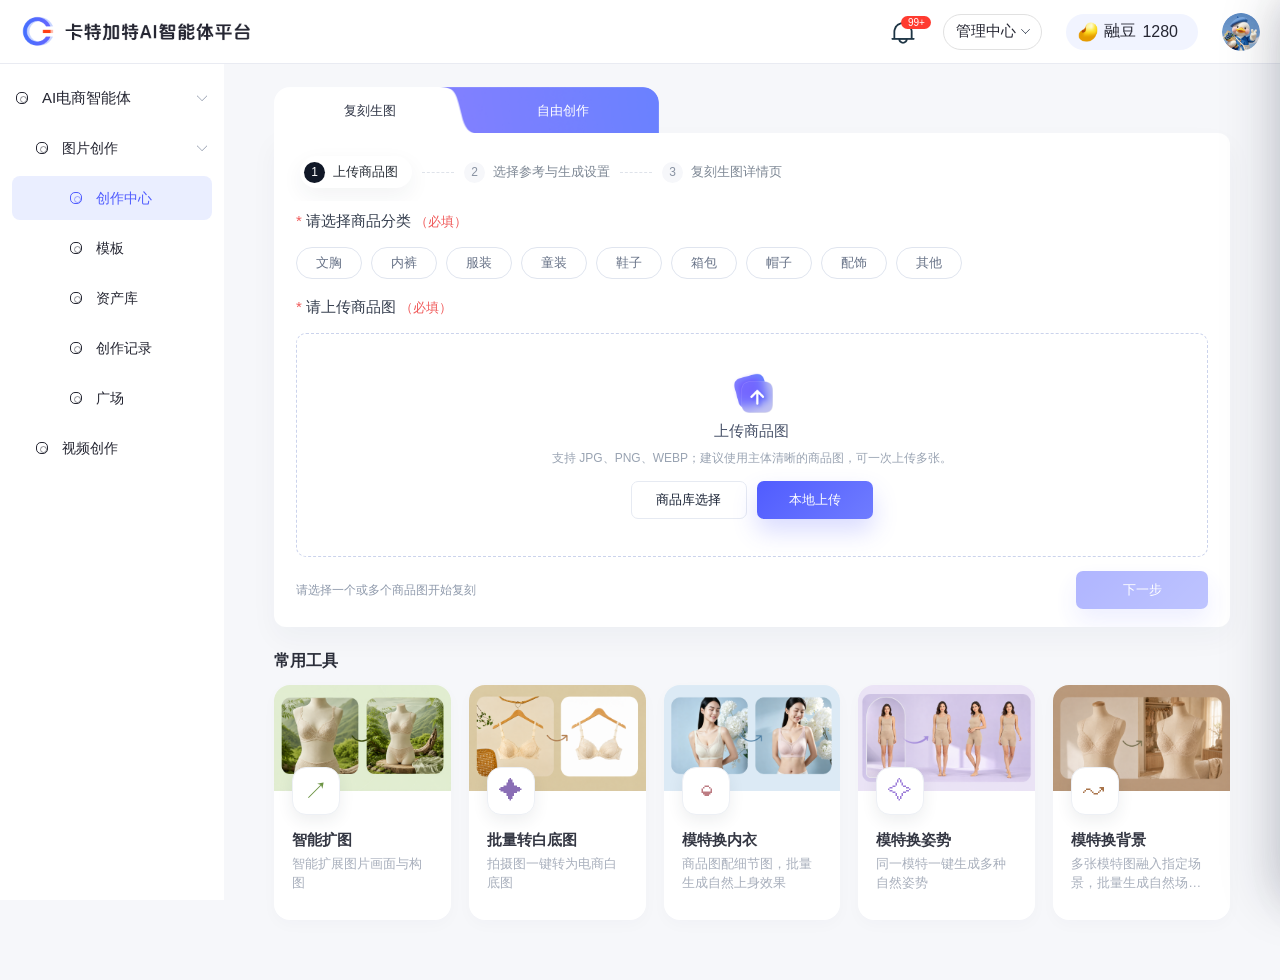
==== commit 406e4a71: "Release v3 prototype updates" ====
--- a/design-output/ai-ecommerce-product-library-v3/index.html
+++ b/design-output/ai-ecommerce-product-library-v3/index.html
@@ -4,7 +4,7 @@
   <meta charset="UTF-8" />
   <meta name="viewport" content="width=device-width, initial-scale=1.0" />
   <title>AI电商智能体 - 商品库原型</title>
-  <link rel="stylesheet" href="styles.css?v=20260820-suite-product-thumbs" />
+  <link rel="stylesheet" href="styles.css?v=20260904-template-preview-button" />
 </head>
 <body>
   <header class="global-header">
@@ -20,28 +20,24 @@
   <div class="app-shell">
     <aside class="sidebar" aria-label="平台导航">
       <nav class="nav" id="nav">
-        <button class="nav-group expanded" type="button" data-nav-group="ecommerce"><span class="nav-icon"></span>AI电商智能体<span class="nav-arrow"></span></button>
-        <button class="nav-leaf plain active" type="button" data-single-menu="创作中心"><span class="nav-icon"></span>创作中心</button>
-        <button class="nav-leaf plain" type="button" data-single-menu="模板"><span class="nav-icon"></span>模板</button>
-        <button class="nav-leaf plain" type="button" data-single-menu="AI工具"><span class="nav-icon"></span>AI工具</button>
-        <button class="nav-leaf plain" type="button" data-single-menu="模特库"><span class="nav-icon"></span>模特库</button>
-        <button class="nav-leaf plain" type="button" data-single-menu="素材库"><span class="nav-icon"></span>品牌素材库</button>
-        <button class="nav-leaf plain" type="button" data-single-menu="商品库"><span class="nav-icon"></span>商品库</button>
-        <button class="nav-leaf plain" type="button" data-single-menu="创作记录"><span class="nav-icon"></span>创作记录</button>
-        <button class="nav-leaf plain" type="button" data-single-menu="AI广场"><span class="nav-icon"></span>AI广场</button>
+        <button class="nav-group expanded" type="button" data-nav-group="ecommerce" data-nav-target="ecommerce" aria-expanded="true"><span class="nav-icon"></span>AI电商智能体<span class="nav-arrow"></span></button>
+        <div class="nav-children" data-nav-children="ecommerce">
+          <button class="nav-group nav-channel expanded" type="button" data-nav-group="ecommerce-image" data-nav-target="ecommerce-image" aria-expanded="true"><span class="nav-icon"></span>图片创作<span class="nav-arrow"></span></button>
+          <div class="nav-children" data-nav-children="ecommerce-image">
+            <button class="nav-leaf plain nav-channel-leaf active" type="button" data-single-menu="创作中心"><span class="nav-icon"></span>创作中心</button>
+            <button class="nav-leaf plain nav-channel-leaf" type="button" data-single-menu="模板"><span class="nav-icon"></span>模板</button>
+            <button class="nav-leaf plain nav-channel-leaf" type="button" data-single-menu="资产库"><span class="nav-icon"></span>资产库</button>
+            <button class="nav-leaf plain nav-channel-leaf" type="button" data-single-menu="创作记录"><span class="nav-icon"></span>创作记录</button>
+            <button class="nav-leaf plain nav-channel-leaf" type="button" data-single-menu="AI广场"><span class="nav-icon"></span>广场</button>
+          </div>
+          <button class="nav-leaf plain nav-channel" type="button" data-ecommerce-video><span class="nav-icon"></span>视频创作</button>
+        </div>
         </nav>
       </aside>
 
     <main class="main workspace">
       <section class="workspace-page active" data-page="creation-plaza">
         <section class="creation-plaza-surface">
-          <div class="creation-topline">
-            <div class="creation-slogan-wrap">
-              <img src="assets/creation-composer-visual.png" alt="">
-              <div class="creation-slogan">开启你的 <span class="creation-slogan-gradient">AI 电商图片</span>生成，即刻出片！</div>
-            </div>
-          </div>
-
           <section class="creation-project-composer">
             <div class="creation-mode-tabs-row">
               <div class="creation-mode-tabs" role="tablist" aria-label="创作方式" data-active-entry="multi-replica">
@@ -110,23 +106,14 @@
             <section class="creation-module-start creation-suite-replica-start" data-creation-suite-replica-start hidden>
               <div class="creation-module-start-intro">
                 <div>
-                  <section class="creation-module-start-benefit" aria-label="复刻生图说明">
-                    <img class="creation-module-start-benefit-background" src="assets/module-start-benefit-background.png" alt="">
-                    <div class="creation-module-start-benefit-copy">
-                      <h2>上传商品图，选择参考方式后进入复刻生图详情页</h2>
-                      <img class="creation-module-start-benefit-underline" src="assets/module-start-benefit-underline.png" alt="">
-                      <p>先上传多张商品图，再通过上传参考、淘宝链接解析或模板选择确定复刻结构。</p>
-                    </div>
-                  </section>
-                  <ol aria-label="复刻生图流程" data-suite-start-progress><li class="is-current" data-suite-start-progress-item="product"><i>1</i>上传商品图</li><li data-suite-start-progress-item="reference"><i>2</i>选择参考模板</li><li data-suite-start-progress-item="detail"><i>3</i>复刻生图详情页</li></ol>
-                </div>
-                <img class="creation-module-start-preview" src="assets/module-start-match-example.png" alt="复刻生图示意">
+                  <ol aria-label="复刻生图流程" data-suite-start-progress><li class="is-current" data-suite-start-progress-item="product"><i>1</i>上传商品图</li><li data-suite-start-progress-item="reference"><i>2</i>选择参考与生成设置</li><li data-suite-start-progress-item="detail"><i>3</i>复刻生图详情页</li></ol>
+                </div>
               </div>
               <div class="creation-module-start-panel">
                 <div class="suite-start-stage is-active" data-suite-start-stage="product">
-                  <h3 class="suite-start-category-title">商品分类</h3>
+                  <h3 class="suite-start-category-title"><em>*</em>请选择商品分类<span>（必填）</span></h3>
                   <div class="suite-start-category-list" data-suite-start-category-list>
-                    <button class="is-active" type="button" data-suite-start-category="文胸">文胸</button>
+                    <button type="button" data-suite-start-category="文胸">文胸</button>
                     <button type="button" data-suite-start-category="内裤">内裤</button>
                     <button type="button" data-suite-start-category="服装">服装</button>
                     <button type="button" data-suite-start-category="童装">童装</button>
@@ -136,6 +123,7 @@
                     <button type="button" data-suite-start-category="配饰">配饰</button>
                     <button type="button" data-suite-start-category="其他">其他</button>
                   </div>
+                  <h3 class="suite-start-category-title"><em>*</em>请上传商品图<span>（必填）</span></h3>
                   <div class="creation-module-start-dropzone" data-suite-start-dropzone>
                     <div class="creation-module-start-empty" data-suite-start-empty>
                       <img class="creation-module-start-upload-icon" src="assets/module-product-upload-match-icon.png" alt=""><strong>上传商品图</strong><small>支持 JPG、PNG、WEBP；建议使用主体清晰的商品图，可一次上传多张。</small>
@@ -151,16 +139,16 @@
                   <div class="suite-start-reference-title"><h2>选择参考图片/模板</h2></div>
                   <div class="suite-reference-shell suite-start-reference-shell">
                     <div class="suite-reference-tabs">
-                      <button type="button" data-suite-start-reference-mode="multi">图片上传</button>
-                      <button class="is-active" type="button" data-suite-start-reference-mode="template">参考模板</button>
+                      <button class="is-active" type="button" data-suite-start-reference-mode="multi">上传参考图</button>
+                      <button type="button" data-suite-start-reference-mode="template">选择参考模板</button>
                       <button type="button" data-suite-start-reference-mode="link">淘宝链接</button>
                     </div>
                     <div class="suite-start-reference-content is-active" data-suite-start-reference-panel-mode="template">
                       <div class="suite-start-template-type-tabs" role="tablist" aria-label="参考模板类型">
-                        <button type="button" role="tab" aria-selected="false" data-suite-start-template-kind="single">单图模板</button>
-                        <button class="is-active" type="button" role="tab" aria-selected="true" data-suite-start-template-kind="suite">套图模板</button>
+                        <button class="is-active" type="button" role="tab" aria-selected="true" data-suite-start-template-kind="single">单图模板</button>
+                        <button type="button" role="tab" aria-selected="false" data-suite-start-template-kind="suite">套图模板</button>
                       </div>
-                      <p data-suite-start-template-copy>从推荐套图模板中选择一个参考结构，也可以查看完整模板库。</p>
+                      <p data-suite-start-template-copy>从推荐单图模板中选择一个参考结构，也可以查看完整模板库。</p>
                       <div class="suite-start-template-grid" data-suite-start-reference-templates></div>
                       <div class="suite-start-view-all-wrap">
                         <button class="module-flow-text-button" type="button" data-suite-start-show-all="single" hidden>查看全部单图模板</button>
@@ -179,8 +167,16 @@
                       <div class="suite-start-reference-preview" data-suite-start-link-preview></div>
                     </div>
                   </div>
+                  <section class="suite-start-generation-settings" data-suite-start-generation-settings>
+                    <h3>请选择生成参数</h3>
+                    <div class="suite-start-generation-grid">
+                      <label><span>图片比例</span><select data-suite-start-generation-param="ratio"><option value="1:1">1:1</option><option value="2:3">2:3</option><option value="3:2">3:2</option><option value="3:4">3:4</option><option value="4:3">4:3</option><option value="4:5">4:5</option><option value="5:4">5:4</option><option value="9:16">9:16</option><option value="16:9">16:9</option></select></label>
+                      <label><span>分辨率</span><select data-suite-start-generation-param="resolution"><option value="1K">1K</option><option value="2K">2K（推荐）</option><option value="4K">4K</option></select></label>
+                      <label><span>生图模型</span><select data-suite-start-generation-param="model"><option value="专业版">专业版</option><option value="基础版">基础版</option></select></label>
+                    </div>
+                  </section>
                   <div class="suite-start-reference-actions">
-                    <button type="button" data-suite-start-prev>返回上一步</button>
+                    <button type="button" data-suite-start-prev>上一步</button>
                     <button class="is-primary" type="button" data-suite-start-reference-next disabled>下一步</button>
                   </div>
                 </section>
@@ -294,18 +290,18 @@
           <section class="creation-quick-actions creation-ai-tools-section" aria-label="AI工具快捷入口">
             <div class="creation-quick-heading">
               <div>
-                <h2>AI工具</h2>
+                <h2>常用工具</h2>
               </div>
             </div>
             <div class="creation-quick-grid ai-tools-grid">
               <button class="creation-quick-card outpaint" type="button" data-ai-tool="outpaint">
-                <span class="creation-quick-cover"><img src="assets/ai-tool-cover-outpaint.png" alt=""></span>
+                <span class="creation-quick-cover"><img src="assets/ai-tool-cover-outpaint.png?v=20260903-innerwear-covers" alt=""></span>
                 <span class="creation-quick-icon" aria-hidden="true">↗</span>
                 <span class="creation-quick-copy"><strong>智能扩图</strong><small>智能扩展图片画面与构图</small></span>
                 <span class="creation-quick-enter" aria-hidden="true">进入工具 <b>→</b></span>
               </button>
               <button class="creation-quick-card retouch" type="button" data-ai-tool="white-background">
-                <span class="creation-quick-cover"><img src="assets/ai-tool-cover-white-background.png" alt=""></span>
+                <span class="creation-quick-cover"><img src="assets/ai-tool-cover-white-background.png?v=20260903-bra-covers" alt=""></span>
                 <span class="creation-quick-icon" aria-hidden="true">✦</span>
                 <span class="creation-quick-copy"><strong>批量转白底图</strong><small>拍摄图一键转为电商白底图</small></span>
                 <span class="creation-quick-enter" aria-hidden="true">进入工具 <b>→</b></span>
@@ -317,13 +313,13 @@
                 <span class="creation-quick-enter" aria-hidden="true">进入工具 <b>→</b></span>
               </button>
               <button class="creation-quick-card model-pose" type="button" data-ai-tool="model-pose">
-                <span class="creation-quick-cover"><img src="assets/ai-tool-cover-model-pose.png" alt=""></span>
+                <span class="creation-quick-cover"><img src="assets/ai-tool-cover-model-pose.png?v=20260903-innerwear-covers" alt=""></span>
                 <span class="creation-quick-icon" aria-hidden="true">✧</span>
                 <span class="creation-quick-copy"><strong>模特换姿势</strong><small>同一模特一键生成多种自然姿势</small></span>
                 <span class="creation-quick-enter" aria-hidden="true">进入工具 <b>→</b></span>
               </button>
               <button class="creation-quick-card model-background" type="button" data-ai-tool="model-background">
-                <span class="creation-quick-cover"><img src="assets/ai-tool-cover-model-background.png" alt=""></span>
+                <span class="creation-quick-cover"><img src="assets/ai-tool-cover-model-background.png?v=20260903-bra-covers" alt=""></span>
                 <span class="creation-quick-icon" aria-hidden="true">↝</span>
                 <span class="creation-quick-copy"><strong>模特换背景</strong><small>多张模特图融入指定场景，批量生成自然场景图</small></span>
                 <span class="creation-quick-enter" aria-hidden="true">进入工具 <b>→</b></span>
@@ -336,10 +332,10 @@
             <div class="inspiration-primary-filter-row">
               <div class="resource-filter resource-filter-primary" data-resource-filter="type" aria-label="资源类型筛选">
                 <button class="is-active" type="button" data-filter="all">全部</button>
-                <button type="button" data-filter="module">模块</button>
-                <button type="button" data-filter="suite">模块模板</button>
+                <button type="button" data-filter="module">单图模板</button>
+                <button type="button" data-filter="suite">套图模板</button>
                 <button type="button" data-filter="model">模特</button>
-                <button type="button" data-filter="text">文字素材</button>
+                <button type="button" data-filter="text">品牌素材</button>
               </div>
               <label class="inspiration-search">
                 <span class="search-icon"></span>
@@ -394,8 +390,7 @@
             <article class="resource-card" data-resource-card data-tags="官方推荐 单图案例 套图模板 模特 素材模块" data-type="素材模块" data-title="提拉黑科技调胸型" data-category="文胸" data-source="官方" data-price="免费" data-usage="2,196" data-fit="文胸、卖点图、详情页" data-prompt="生成提拉黑科技文胸卖点图，浅色窗帘背景，标注四重功能设计，突出稳提大胸舒适显小。">
               <div class="resource-cover rose">
                 <img src="assets/creation-cover-606.jpg" alt="">
-                <img class="resource-featured-badge" src="assets/creation-featured-badge.png" alt="精选">
-                <span class="resource-badge category">文字</span>
+                <span class="resource-badge category">品牌素材</span>
                 <h3 class="resource-card-title">提拉黑科技调胸型</h3>
                 <div class="resource-hover-actions">
                   <button type="button" data-resource-use>购买</button>
@@ -477,13 +472,13 @@
           </header>
           <div class="creation-quick-grid ai-tools-grid">
             <button class="creation-quick-card outpaint" type="button" data-ai-tool="outpaint">
-              <span class="creation-quick-cover"><img src="assets/ai-tool-cover-outpaint.png" alt=""></span>
+              <span class="creation-quick-cover"><img src="assets/ai-tool-cover-outpaint.png?v=20260903-innerwear-covers" alt=""></span>
               <span class="creation-quick-icon" aria-hidden="true">↗</span>
               <span class="creation-quick-copy"><strong>智能扩图</strong><small>智能扩展图片画面与构图</small></span>
               <span class="creation-quick-enter" aria-hidden="true">进入工具 <b>→</b></span>
             </button>
             <button class="creation-quick-card retouch" type="button" data-ai-tool="white-background">
-              <span class="creation-quick-cover"><img src="assets/ai-tool-cover-white-background.png" alt=""></span>
+              <span class="creation-quick-cover"><img src="assets/ai-tool-cover-white-background.png?v=20260903-bra-covers" alt=""></span>
               <span class="creation-quick-icon" aria-hidden="true">✦</span>
               <span class="creation-quick-copy"><strong>批量转白底图</strong><small>拍摄图一键转为电商白底图</small></span>
               <span class="creation-quick-enter" aria-hidden="true">进入工具 <b>→</b></span>
@@ -495,13 +490,13 @@
               <span class="creation-quick-enter" aria-hidden="true">进入工具 <b>→</b></span>
             </button>
             <button class="creation-quick-card model-pose" type="button" data-ai-tool="model-pose">
-              <span class="creation-quick-cover"><img src="assets/ai-tool-cover-model-pose.png" alt=""></span>
+              <span class="creation-quick-cover"><img src="assets/ai-tool-cover-model-pose.png?v=20260903-innerwear-covers" alt=""></span>
               <span class="creation-quick-icon" aria-hidden="true">✧</span>
               <span class="creation-quick-copy"><strong>模特换姿势</strong><small>同一模特一键生成多种自然姿势</small></span>
               <span class="creation-quick-enter" aria-hidden="true">进入工具 <b>→</b></span>
             </button>
             <button class="creation-quick-card model-background" type="button" data-ai-tool="model-background">
-              <span class="creation-quick-cover"><img src="assets/ai-tool-cover-model-background.png" alt=""></span>
+              <span class="creation-quick-cover"><img src="assets/ai-tool-cover-model-background.png?v=20260903-bra-covers" alt=""></span>
               <span class="creation-quick-icon" aria-hidden="true">↝</span>
               <span class="creation-quick-copy"><strong>模特换背景</strong><small>多张模特图融入指定场景，批量生成自然场景图</small></span>
               <span class="creation-quick-enter" aria-hidden="true">进入工具 <b>→</b></span>
@@ -513,7 +508,7 @@
       <section class="workspace-page" data-page="inspiration-plaza">
         <section class="inspiration-plaza-page" data-inspiration-plaza>
           <div class="inspiration-title-row">
-            <h2>AI图片广场</h2>
+            <h2>广场</h2>
           </div>
         </section>
       </section>
@@ -524,7 +519,7 @@
             <div class="module-image-head-left">
               <button class="module-image-back" type="button" data-module-image-back>返回</button>
               <div>
-                <h1 data-module-image-title>创建图生图模块</h1>
+                <h1 data-module-image-title>创建图生图模板</h1>
               </div>
             </div>
             <div class="module-image-flow-steps" data-module-image-flow-steps hidden>
@@ -536,8 +531,8 @@
                 <button class="is-active" type="button" data-module-image-flow-step="3"><i>3</i><span>创作图片</span></button>
               </nav>
             </div>
-            <nav class="module-create-flow-steps" data-module-create-flow-steps aria-label="创建图生图模块步骤">
-              <button class="is-active" type="button" data-module-create-step="1"><i>1</i><span>解析与准备素材</span></button>
+            <nav class="module-create-flow-steps" data-module-create-flow-steps aria-label="创建图生图模板步骤">
+              <button class="is-active" type="button" data-module-create-step="1"><i>1</i><span>准备素材</span></button>
               <b></b>
               <button type="button" data-module-create-step="2"><i>2</i><span>确认并创建</span></button>
             </nav>
@@ -566,48 +561,35 @@
                 </div>
               </section>
 
-              <section class="module-config-section module-analysis-flow" data-module-reverse-section>
-                <div class="module-flow-section-title"><span>1</span><div><strong>AI图片解析</strong><small>从参考图中提取可复用提示词，辅助后续图片创作</small></div><em>可选</em></div>
-                <div class="module-analysis-mode-switch" role="radiogroup" aria-label="解析方式">
-                  <button class="is-active" type="button" role="radio" aria-checked="true" data-module-analysis-mode-choice="single">
-                    <i class="module-analysis-mode-icon" aria-hidden="true"><img class="is-active-icon" src="assets/module-analysis-single-active.png" alt=""><img class="is-idle-icon" src="assets/module-analysis-single-idle.png" alt=""></i><span><strong>单图解析</strong></span>
-                  </button>
-                  <button type="button" role="radio" aria-checked="false" data-module-analysis-mode-choice="multi">
-                    <i class="module-analysis-mode-icon" aria-hidden="true"><img class="is-active-icon" src="assets/module-analysis-multi-active.png" alt=""><img class="is-idle-icon" src="assets/module-analysis-multi-idle.png" alt=""></i><span><strong>多图解析</strong></span>
-                  </button>
-                </div>
+              </aside>
+
+              <main class="module-step-one-materials">
+              <section class="module-config-section module-material-section" data-module-material-section>
+                <div class="module-flow-section-title compact module-create-step-title"><div><strong>创作素材</strong><small>每类图片最多上传 6 张，总体图片最多上传 10 张（含参考图）。</small></div></div>
+                <div class="module-section-title module-material-title" data-module-material-static-title hidden><span data-module-material-title-static>所需素材</span></div>
+                <div class="module-material-content" data-module-material-content>
+                  <div class="module-material-grid" data-module-material-grid></div>
+                </div>
+              </section>
+              <section class="module-config-section module-analysis-flow module-reference-scene-flow" data-module-reverse-section>
+                <div class="module-flow-section-title"><div><strong>参考图与场景描述</strong><small>参考图可选；上传后可通过 AI 提取场景、构图、光影与视觉风格。</small></div><em>可选</em></div>
                 <div class="module-analysis-stage">
-                  <div class="module-analysis-stage-heading"><strong data-module-analysis-upload-title>上传 1 张参考图</strong><small data-module-analysis-upload-note>AI 将提取构图、场景、光影与视觉风格</small></div>
                   <label class="module-analysis-dropzone">
-                    <input type="file" accept="image/*" data-module-analysis-input>
+                    <input type="file" accept="image/*" multiple data-module-analysis-input>
                     <img class="module-analysis-upload-icon" src="assets/module-analysis-upload-icon.png" alt="">
                     <span data-module-analysis-upload-copy>上传参考图</span>
                     <small data-module-analysis-count>支持 JPG、PNG、WEBP</small>
                     <div class="module-analysis-thumbs" data-module-analysis-thumbs></div>
                   </label>
-                  <button class="module-analysis-submit" type="button" data-module-analysis-submit disabled>开始单图解析 <em class="module-analysis-cost"><span>1</span><img src="assets/creation-rongdou-icon.png" alt="融豆"></em></button>
-                </div>
-                <p class="module-analysis-skip-hint">不需要解析？可直接从第 2 步上传创作素材，并填写产品、场景描述。</p>
-                <div class="module-analysis-result" data-module-analysis-result hidden>
-                  <span data-module-analysis-mode>单图解析完成</span>
-                  <p data-module-analysis-result-copy>解析结果不会自动覆盖已有描述，请选择要添加的位置。</p>
-                  <div class="module-analysis-copy-block"><strong>产品描述</strong><p data-module-analysis-product-copy></p></div>
-                  <div class="module-analysis-copy-block"><strong>场景描述</strong><p data-module-analysis-scene-copy></p></div>
-                  <div class="module-analysis-result-actions">
-                    <button type="button" data-module-analysis-add="product">添加到产品描述</button>
-                    <button type="button" data-module-analysis-add="scene">添加到场景描述</button>
-                  </div>
-                </div>
-              </section>
-
-              </aside>
-
-              <main class="module-step-one-materials">
-              <section class="module-config-section module-material-section" data-module-material-section>
-                <div class="module-flow-section-title compact module-create-step-title"><div><strong>补充参考素材</strong><small>围绕商品图、模特图、包装图、背景图与参照图素材，组合生成自由商品图。</small><small>每类图片最多上传 6 张，总体图片最多上传 10 张。</small></div></div>
-                <div class="module-section-title module-material-title" data-module-material-static-title hidden><span data-module-material-title-static>所需素材</span></div>
-                <div class="module-material-content" data-module-material-content>
-                  <div class="module-material-grid" data-module-material-grid></div>
+                </div>
+                <div class="module-reference-scene-mode" role="radiogroup" aria-label="场景描述方式">
+                  <button class="is-active" type="button" role="radio" aria-checked="true" data-module-scene-source="ai"><i>✦</i><span><strong>AI 分析提示词</strong><small>根据参考图自动生成</small></span></button>
+                  <button type="button" role="radio" aria-checked="false" data-module-scene-source="manual"><i>✎</i><span><strong>手动填写</strong><small>自行描述期望场景</small></span></button>
+                </div>
+                <label class="module-reference-scene-field" data-module-manual-scene-field><span>场景描述 <small>描述场景、构图、光线、氛围和画面风格</small></span><textarea rows="5" data-module-scene-prompt placeholder="例如：明亮干净的室内陈列场景，柔和自然光，主体居中展示"></textarea></label>
+                <div class="module-reference-analysis-result" data-module-analysis-result hidden>
+                  <strong>AI 场景提示词</strong>
+                  <p data-module-analysis-scene-copy></p>
                 </div>
               </section>
               </main>
@@ -629,7 +611,7 @@
               </section>
 
               <section class="module-config-section module-text-section module-product-description-section">
-                <div class="module-section-title static"><span>产品描述</span></div>
+                <div class="module-section-title static"><span>产品描述</span><small>创建时由主体素材自动解析</small></div>
                 <label class="module-text-field">
                   <textarea rows="5" data-module-product-prompt placeholder="描述商品主体、卖点、材质或希望保留的细节"></textarea>
                   <span class="module-text-display" data-module-product-prompt-display></span>
@@ -637,9 +619,9 @@
               </section>
 
               <section class="module-config-section module-text-section module-scene-description-section">
-                <div class="module-section-title static"><span>场景描述</span></div>
+                <div class="module-section-title static"><span>场景描述</span><small>参考图分析或用户填写</small></div>
                 <label class="module-text-field">
-                  <textarea rows="5" data-module-scene-prompt placeholder="描述场景、构图、光线、氛围和画面风格"></textarea>
+                  <textarea rows="5" data-module-result-scene-prompt placeholder="未填写场景描述"></textarea>
                   <span class="module-text-display" data-module-scene-prompt-display></span>
                 </label>
               </section>
@@ -657,7 +639,7 @@
               <div class="module-generate-bar">
                 <button class="module-generate-button" type="button" data-module-generate>
                   <img class="creation-send-icon" src="assets/creation-send-icon.png" alt="">
-                  <span>创建图片</span>
+                  <span>创作图片</span>
                   <i><b>10</b><img src="assets/creation-rongdou-icon.png" alt="融豆"></i>
                 </button>
               </div>
@@ -667,10 +649,11 @@
               <div class="module-asset-head">
                 <div>
                   <h2 data-module-asset-heading>候选资产</h2>
+                  <time class="module-asset-submit-time" data-module-submit-time hidden></time>
                   <div class="module-asset-state" data-module-asset-state>未生成</div>
                   <p data-module-asset-subtitle>补充描述和任意一类素材后，即可生成候选图片。</p>
                 </div>
-                <time class="module-asset-submit-time" data-module-submit-time hidden></time>
+                <button class="btn ghost module-asset-edit-button" type="button" data-module-create-edit hidden><img src="assets/detail-regenerate-icon.png" alt="">重新编辑</button>
               </div>
 
               <section class="module-asset-empty" data-module-asset-empty>
@@ -686,10 +669,10 @@
           </div>
 
           <footer class="module-create-flow-footer" data-module-create-flow-footer>
-            <span data-module-create-flow-status>第 1 步：选择解析方式并补充参考素材</span>
+            <span data-module-create-flow-status>请至少上传 1 张创作素材后继续</span>
             <div>
               <button type="button" data-module-create-previous hidden>上一步</button>
-              <button class="is-primary" type="button" data-module-create-next>下一步：确认创作</button>
+              <button class="is-primary" type="button" data-module-create-next>下一步</button>
             </div>
           </footer>
 
@@ -920,9 +903,12 @@
               <button class="back-link" type="button" data-back-creation>返回</button>
               <div><h1 data-detail-page-title>自由创作</h1></div>
             </div>
-            <button class="free-creation-task-trigger" type="button" data-free-creation-task-drawer aria-expanded="false">
-              <span>创作记录</span><b data-free-creation-task-count>1</b>
-            </button>
+            <div class="detail-page-head-actions">
+              <span class="suite-replica-generation-tip detail-generation-tip"><i aria-hidden="true">i</i><span>当前任务已实时保存，稍后可在创作记录中查看任务进度详情</span></span>
+              <button class="free-creation-task-trigger" type="button" data-free-creation-task-drawer aria-expanded="false">
+                <span>创作记录</span><b data-free-creation-task-count>1</b>
+              </button>
+            </div>
           </div>
 
           <div class="creation-detail-layout">
@@ -1026,7 +1012,7 @@
                   <h2>生成结果</h2>
                 </div>
                 <time class="detail-submit-time" data-detail-submit-time>提交时间 2026-08-13 14:30:00</time>
-                <button class="btn ghost detail-start-regenerate" type="button" data-detail-start-regenerate><img src="assets/detail-regenerate-icon.png" alt="">重新生成</button>
+                <button class="btn ghost detail-start-regenerate" type="button" data-detail-start-regenerate><img src="assets/detail-regenerate-icon.png" alt="">重新编辑</button>
               </div>
 
               <div class="task-list" data-detail-task-list>
@@ -1078,7 +1064,7 @@
                     </figure>
                   </div>
                   <button class="detail-task-regenerate detail-task-card-regenerate" type="button" data-detail-regenerate-all>
-                    <span>重新生成</span>
+                    <span>重新编辑</span>
                     <i class="detail-task-regenerate-cost"><b>4</b><img src="assets/creation-rongdou-icon.png" alt="融豆"></i>
                   </button>
                 </article>
@@ -1091,19 +1077,6 @@
       <div class="detail-image-lightbox" data-detail-image-lightbox aria-hidden="true">
         <button class="detail-image-lightbox-close" type="button" data-detail-image-lightbox-close aria-label="关闭全屏预览"></button>
         <img src="" alt="生成结果全屏预览" data-detail-image-lightbox-image>
-      </div>
-
-      <div class="prototype-modal detail-return-confirm-modal" data-detail-return-modal aria-hidden="true">
-        <div class="prototype-modal-panel detail-return-confirm-panel" role="dialog" aria-modal="true" aria-labelledby="detail-return-confirm-title">
-          <div class="detail-return-confirm-copy">
-            <h2 id="detail-return-confirm-title">确认返回到创作中心吗？</h2>
-            <p>当前生成任务仍会继续执行，稍后可在“创作记录”中查看任务进度和生成结果。</p>
-          </div>
-          <div class="prototype-modal-actions right detail-return-confirm-actions">
-            <button class="btn ghost" type="button" data-modal-close>取消</button>
-            <button class="btn primary" type="button" data-detail-return-confirm>确认</button>
-          </div>
-        </div>
       </div>
 
       <section class="workspace-page" data-page="outpaint-editor">
@@ -1310,7 +1283,9 @@
               <button type="button" data-suite-step="template"><span>2</span><strong>选择参考模板</strong></button>
               <button type="button" data-suite-step="generate"><span>3</span><strong>复刻生图详情页</strong></button>
             </div>
-            <div class="suite-replica-top-actions"></div>
+            <div class="suite-replica-top-actions">
+              <span class="suite-replica-generation-tip" data-suite-replica-generation-tip hidden><i aria-hidden="true">i</i><span>当前任务已实时保存，稍后可在创作记录中查看任务进度详情</span></span>
+            </div>
           </header>
 
           <div class="suite-replica-body">
@@ -1377,20 +1352,24 @@
                 <div class="suite-setting-label"><span>2</span><h2>参考内容</h2><em>必填</em></div>
                 <p>展示上一步上传的多图、淘宝解析图或已选择的参考模板。</p>
                 <div class="suite-detail-reference-preview" data-suite-detail-reference-preview></div>
-                <div class="suite-setting-label suite-copy-label"><span>3</span><h2>编辑文案</h2></div>
-                <p>已提取参考图文案，支持修改或保留不变。</p>
-                <div class="suite-copy-editor-wrap">
-                  <textarea class="suite-copy-editor" rows="6" data-suite-copy-editor></textarea>
-                  <button class="suite-copy-restore" type="button" data-suite-copy-restore hidden>恢复原文案</button>
-                </div>
-                <div class="suite-copy-actions">
-                  <button type="button" data-suite-copy-clear>去除文案</button>
-                  <button class="is-active" type="button" data-suite-copy-apply>参考原图排版应用文案</button>
-                </div>
-                <div class="suite-setting-label suite-param-label"><span>4</span><h2>参数设置</h2></div>
-                <div class="suite-param-select-grid">
-                  <label><span>分辨率</span><select data-suite-resolution-select><option value="1K">1K</option><option value="2K">2K（推荐）</option><option value="4K">4K</option></select></label>
-                  <label><span>图片比例</span><select data-suite-ratio-select><option value="1:1">1:1</option><option value="2:3">2:3</option><option value="3:2">3:2</option><option value="3:4">3:4</option><option value="4:3">4:3</option><option value="4:5">4:5</option><option value="5:4">5:4</option><option value="9:16">9:16</option><option value="16:9">16:9</option></select></label>
+                <div data-suite-copy-section>
+                  <div class="suite-setting-label suite-copy-label"><span>3</span><h2>编辑文案</h2></div>
+                  <div class="suite-copy-page-nav" data-suite-copy-page-nav>
+                    <span data-suite-copy-page-indicator>第 1 张 / 共 1 张</span>
+                    <div>
+                      <button type="button" data-suite-copy-prev aria-label="上一张参考图"><span aria-hidden="true">‹</span>上一张</button>
+                      <button type="button" data-suite-copy-next aria-label="下一张参考图">下一张<span aria-hidden="true">›</span></button>
+                    </div>
+                  </div>
+                  <p data-suite-copy-description>请逐行核对原文案，并填写生成图片所需的新文案。</p>
+                  <div class="suite-copy-line-list" data-suite-copy-line-list></div>
+                </div>
+                <div data-suite-standard-generation-settings>
+                  <div class="suite-setting-label suite-param-label"><span>4</span><h2>参数设置</h2></div>
+                  <div class="suite-param-select-grid">
+                    <label><span>分辨率</span><select data-suite-resolution-select><option value="1K">1K</option><option value="2K">2K（推荐）</option><option value="4K">4K</option></select></label>
+                    <label><span>图片比例</span><select data-suite-ratio-select><option value="1:1">1:1</option><option value="2:3">2:3</option><option value="3:2">3:2</option><option value="3:4">3:4</option><option value="4:3">4:3</option><option value="4:5">4:5</option><option value="5:4">5:4</option><option value="9:16">9:16</option><option value="16:9">16:9</option></select></label>
+                  </div>
                 </div>
                 <div class="suite-generate-bar">
                   <button class="module-generate-button suite-generate-button" type="button" data-suite-generate>
@@ -1409,28 +1388,27 @@
                   <div class="suite-template-materials" data-suite-template-detail-product-preview></div>
 
                   <div class="suite-template-product-analysis" data-suite-template-product-analysis>
-                    <div class="suite-template-analysis-title"><span>解析产品</span><small data-suite-template-product-analysis-state hidden>已完成</small></div>
+                    <div class="suite-template-analysis-title"><span data-suite-template-product-analysis-title>解析产品</span><small data-suite-template-product-analysis-state hidden>已完成</small></div>
+                    <div class="suite-template-analysis-summary" data-suite-template-product-analysis-summary></div>
                     <button type="button" data-suite-template-product-analysis-submit>解析产品 <em>1</em></button>
                     <div class="suite-template-analysis-result" data-suite-template-product-analysis-result hidden></div>
                   </div>
 
                   <div class="suite-template-prompt-section" data-suite-template-prompt-section>
-                    <div class="suite-template-prompt-head"><span>产品描述</span><small>用于保留商品材质、版型与核心卖点</small></div>
+                    <div class="suite-template-prompt-head"><span>上传商品图产品描述</span><small>由商品图解析带入，可编辑</small></div>
                     <textarea rows="5" data-suite-template-product-prompt placeholder="描述商品主体、卖点、材质或希望保留的细节"></textarea>
                   </div>
                   <div class="suite-template-prompt-section" data-suite-template-prompt-section>
-                    <div class="suite-template-prompt-head"><span>场景描述</span><small>用于描述构图、光线、氛围和画面风格</small></div>
-                    <textarea rows="5" data-suite-template-scene-prompt placeholder="描述场景、构图、光线、氛围和画面风格"></textarea>
-                  </div>
-
-                  <div class="suite-setting-label suite-param-label" data-suite-template-generation-label><span>3</span><h2>生成设置</h2></div>
-                  <div class="suite-template-param-grid" data-suite-template-generation-settings>
-                    <label><span>图片比例</span><select data-suite-template-ratio><option value="1:1">1:1</option><option value="2:3">2:3</option><option value="3:2">3:2</option><option value="3:4">3:4</option><option value="4:3">4:3</option><option value="4:5">4:5</option><option value="5:4">5:4</option><option value="9:16">9:16</option><option value="16:9">16:9</option></select></label>
+                    <div class="suite-template-prompt-head"><span>参考图场景描述</span><small>模板预置，自动带入，可编辑</small></div>
+                    <textarea rows="5" data-suite-template-scene-prompt placeholder="模板将自动带入参考图场景描述"></textarea>
+                  </div>
+
+                  <div class="suite-setting-label suite-param-label" data-suite-template-generation-label hidden><span>3</span><h2>生成设置</h2></div>
+                  <div class="suite-template-param-grid" data-suite-template-generation-settings hidden>
                     <label><span>分辨率</span><select data-suite-template-resolution><option value="2K">2K</option><option value="4K">4K</option></select></label>
                     <label><span>生图模型</span><select data-suite-template-model><option value="专业版">专业版</option><option value="基础版">基础版</option></select></label>
-                    <label><span>图片数量</span><select data-suite-template-count><option value="1张">1张</option><option value="2张">2张</option><option value="3张">3张</option><option value="4张">4张</option></select></label>
-                  </div>
-                  <div class="suite-generate-bar">
+                  </div>
+                  <div class="suite-generate-bar" hidden>
                     <button class="module-generate-button suite-generate-button" type="button" data-suite-generate>
                       <img class="creation-send-icon" src="assets/creation-send-icon.png" alt="">
                       <span>生成图片</span>
@@ -1440,6 +1418,10 @@
                 </div>
               </section>
             </aside>
+            <button class="suite-settings-toggle" type="button" data-suite-settings-toggle aria-label="收起左侧参数区" aria-expanded="true">
+              <img src="assets/suite-settings-collapse.png" alt="" data-suite-settings-toggle-icon="collapse">
+              <img src="assets/suite-settings-expand.png" alt="" data-suite-settings-toggle-icon="expand">
+            </button>
 
             <main class="suite-replica-canvas-area">
               <div class="suite-canvas-viewport" data-suite-canvas-viewport>
@@ -1449,30 +1431,15 @@
                 <div class="suite-bottom-toolbar" aria-label="画布编辑工具">
                   <button type="button" title="选择" data-suite-canvas-select>⌁</button>
                   <button class="is-active" type="button" title="拖拽" data-suite-canvas-hand>✋</button>
-                  <button type="button" title="撤销">↶</button>
-                  <button type="button" title="重做">↷</button>
                   <button type="button" data-suite-canvas-zoom="out" title="缩小">−</button>
                   <span data-suite-bottom-zoom-label>100%</span>
                   <button type="button" data-suite-canvas-zoom="in" title="放大">＋</button>
-                  <button type="button" title="宫格">▦</button>
-                  <button class="suite-export-reopen" type="button" data-suite-export-reopen hidden>导出预览 <em data-suite-export-reopen-count>0</em></button>
-                </div>
-              </div>
-              <aside class="suite-export-drawer" data-suite-export-drawer hidden>
-                <div class="suite-export-head">
-                  <div><strong>导出预览</strong><span data-suite-export-summary>已选 1 张</span></div>
-                  <div class="suite-export-head-actions">
-                    <button class="suite-export-local-add" type="button" data-suite-export-local-add>＋ 本地图片</button>
-                    <input type="file" accept="image/*" multiple data-suite-export-local-file hidden>
-                  </div>
-                  <button class="module-flow-template-close suite-export-close" type="button" data-suite-export-close aria-label="关闭导出预览">×</button>
-                </div>
-                <div class="suite-export-preview" data-suite-export-preview></div>
-                <div class="suite-export-actions">
-                  <button type="button" data-suite-export-add-text>继续添加文字</button>
-                  <button class="is-primary" type="button" data-suite-export-download>导出</button>
-                </div>
-              </aside>
+                  <span class="suite-export-selection-summary" data-suite-export-selection-summary hidden>已选图片：<em data-suite-export-selection-count>0</em></span>
+                  <button class="suite-bottom-export-action" type="button" data-suite-export-add-text hidden><img src="assets/suite-bottom-action-edit.png" alt="">图片编辑</button>
+                  <button class="suite-bottom-export-action" type="button" data-suite-export-preview-open hidden><img src="assets/suite-bottom-action-preview.png" alt="">预览</button>
+                  <button class="suite-bottom-export-action is-primary" type="button" data-suite-export-download hidden><img src="assets/suite-bottom-action-download.png" alt="">批量下载</button>
+                </div>
+              </div>
             </main>
           </div>
         </section>
@@ -1488,6 +1455,21 @@
             <button class="btn ghost" type="button" data-modal-close>取消</button>
             <button class="btn primary" type="button" data-suite-return-confirm>去创作记录查看</button>
           </div>
+        </div>
+      </div>
+
+      <div class="prototype-modal suite-reference-text-parse-modal" data-suite-start-reference-text-modal aria-hidden="true">
+        <div class="prototype-modal-panel suite-reference-text-parse-panel" role="dialog" aria-modal="true" aria-labelledby="suite-reference-text-parse-title">
+          <button class="prototype-close" type="button" data-modal-close aria-label="关闭"></button>
+          <div class="suite-reference-text-parse-icon" aria-hidden="true">文</div>
+          <h2 id="suite-reference-text-parse-title">是否修改图片文案</h2>
+          <p>检测到<span data-suite-start-reference-text-source>已上传</span> <b data-suite-start-reference-text-count>0</b> 张参考图。修改图片文案需先识别图片中的标题、卖点等文字，预计需要 2–5 分钟。</p>
+          <div class="suite-reference-text-parse-tip"><strong>修改后</strong><span>可在下一步编辑提取出的图片文案，并应用到生成图片中。</span></div>
+          <div class="suite-reference-text-parse-actions">
+            <button type="button" data-suite-start-reference-text-mode="original">否，直接生成图片 <span class="suite-reference-text-parse-cost"><b>10</b><img src="assets/creation-rongdou-icon.png" alt="融豆"></span></button>
+            <button class="is-primary" type="button" data-suite-start-reference-text-mode="parsed">是，修改文案 <span class="suite-reference-text-parse-cost"><b>1</b><img src="assets/creation-rongdou-icon.png" alt="融豆"></span></button>
+          </div>
+          <small class="suite-reference-text-parse-footnote">选择“否，直接生成图片”将保留参考图原文案及排版进行复刻。</small>
         </div>
       </div>
 
@@ -1648,18 +1630,47 @@
 
       <section class="workspace-page" data-page="brand-material-library">
         <section class="brand-material-page">
+          <nav class="asset-library-tabs" aria-label="资产库分类">
+            <button type="button" data-asset-library-tab="product-library">商品库</button>
+            <button type="button" data-asset-library-tab="model-library">模特库</button>
+            <button class="is-active" type="button" data-asset-library-tab="brand-material-library">素材库</button>
+          </nav>
           <div class="brand-material-head">
             <div>
-              <h1>品牌素材库</h1>
               <p data-brand-material-count>共 6 个素材</p>
             </div>
             <div class="brand-material-actions">
-              <button class="btn primary" type="button" data-open-brand-editor><span class="btn-icon plus"></span>创建品牌素材</button>
+              <button class="btn primary" type="button" data-open-brand-editor><span class="btn-icon plus"></span>创建素材库</button>
             </div>
           </div>
 
           <section class="brand-material-card">
-            <div class="brand-material-filter-row">
+            <div class="brand-material-filter-stack">
+              <div class="brand-material-category-row">
+              <div class="brand-material-tabs brand-material-category-tags" data-brand-material-category-tabs aria-label="品牌素材品类">
+                <button class="is-active" type="button" data-brand-material-category="全部">全部</button>
+                <button type="button" data-brand-material-category="内衣">内衣</button>
+                <button type="button" data-brand-material-category="文胸">文胸</button>
+                <button type="button" data-brand-material-category="内裤">内裤</button>
+                <button type="button" data-brand-material-category="服装">服装</button>
+                <button type="button" data-brand-material-category="童装">童装</button>
+                <button type="button" data-brand-material-category="鞋子">鞋子</button>
+                <button type="button" data-brand-material-category="箱包">箱包</button>
+                <button type="button" data-brand-material-category="帽子">帽子</button>
+                <button type="button" data-brand-material-category="配饰">配饰</button>
+                <button type="button" data-brand-material-category="其他">其他</button>
+              </div>
+              <label class="brand-material-search search-field">
+                <span class="search-icon" aria-hidden="true"></span>
+                <input type="search" data-brand-material-search placeholder="搜索品牌素材" aria-label="搜索品牌素材">
+              </label>
+              </div>
+              <div class="brand-material-filter-row">
+              <div class="brand-material-tabs brand-material-ownership-tags" data-brand-material-ownership-tabs aria-label="品牌素材来源">
+                <button class="is-active" type="button" data-brand-material-ownership="全部">全部</button>
+                <button type="button" data-brand-material-ownership="已购素材">已购素材</button>
+                <button type="button" data-brand-material-ownership="自创素材">自创素材</button>
+              </div>
               <div class="brand-material-tabs brand-material-type-tags" data-brand-material-tabs aria-label="品牌素材类型">
                 <button class="is-active" type="button" data-brand-material-tab="全部">全部</button>
                 <button type="button" data-brand-material-tab="Logo">Logo</button>
@@ -1671,14 +1682,11 @@
                 <button type="button" data-brand-material-tab="详情衔接标题">详情衔接标题</button>
                 <button type="button" data-brand-material-tab="卖点说明">卖点说明</button>
               </div>
-              <label class="brand-material-search search-field">
-                <span class="search-icon" aria-hidden="true"></span>
-                <input type="search" data-brand-material-search placeholder="搜索品牌素材" aria-label="搜索品牌素材">
-              </label>
+              </div>
             </div>
 
             <div class="brand-material-grid" data-brand-material-grid>
-              <article class="brand-asset-card" data-brand-asset-type="两用型素材" data-brand-asset-source="平台生成" data-brand-asset-status="已启用">
+              <article class="brand-asset-card" data-brand-asset-category-filter="内衣" data-brand-asset-type="两用型素材" data-brand-asset-source="平台生成" data-brand-asset-ownership="自创素材" data-brand-asset-status="已启用">
                 <div class="brand-asset-cover cover-cold" data-brand-asset-preview>
                   <div class="asset-snow">❄</div>
                   <strong>冷感空调裤</strong>
@@ -1695,7 +1703,7 @@
                 </div>
               </article>
 
-              <article class="brand-asset-card" data-brand-asset-type="叠加型元素" data-brand-asset-source="平台生成" data-brand-asset-status="已启用">
+              <article class="brand-asset-card" data-brand-asset-category-filter="内裤" data-brand-asset-type="叠加型元素" data-brand-asset-source="平台生成" data-brand-asset-ownership="自创素材" data-brand-asset-status="已启用">
                 <div class="brand-asset-cover cover-promo" data-brand-asset-preview>
                   <b>4条装</b>
                   <span>莫代尔 高腰系列</span>
@@ -1711,7 +1719,7 @@
                 </div>
               </article>
 
-              <article class="brand-asset-card" data-brand-asset-type="叠加型元素" data-brand-asset-source="平台生成" data-brand-asset-status="草稿">
+              <article class="brand-asset-card" data-brand-asset-category-filter="童装" data-brand-asset-type="叠加型元素" data-brand-asset-source="平台生成" data-brand-asset-ownership="已购素材" data-brand-asset-status="草稿">
                 <div class="brand-asset-cover cover-labels" data-brand-asset-preview>
                   <span>100%纯棉</span>
                   <span>安全面料</span>
@@ -1728,7 +1736,7 @@
                 </div>
               </article>
 
-              <article class="brand-asset-card" data-brand-asset-type="拼接型模块" data-brand-asset-source="平台生成" data-brand-asset-status="已启用">
+              <article class="brand-asset-card" data-brand-asset-category-filter="内衣" data-brand-asset-type="拼接型模块" data-brand-asset-source="平台生成" data-brand-asset-ownership="自创素材" data-brand-asset-status="已启用">
                 <div class="brand-asset-cover cover-section" data-brand-asset-preview>
                   <small>SUMMER OOTD</small>
                   <strong>云朵感轻盈呼吸</strong>
@@ -1745,7 +1753,7 @@
                 </div>
               </article>
 
-              <article class="brand-asset-card" data-brand-asset-type="拼接型模块" data-brand-asset-source="平台生成" data-brand-asset-status="已启用">
+              <article class="brand-asset-card" data-brand-asset-category-filter="内衣" data-brand-asset-type="拼接型模块" data-brand-asset-source="平台生成" data-brand-asset-ownership="已购素材" data-brand-asset-status="已启用">
                 <div class="brand-asset-cover cover-story" data-brand-asset-preview>
                   <strong>BELLE</strong>
                   <span>品牌介绍图</span>
@@ -1762,7 +1770,7 @@
                 </div>
               </article>
 
-              <article class="brand-asset-card" data-brand-asset-type="两用型素材" data-brand-asset-source="本地上传" data-brand-asset-status="已停用">
+              <article class="brand-asset-card" data-brand-asset-category-filter="童装" data-brand-asset-type="两用型素材" data-brand-asset-source="本地上传" data-brand-asset-ownership="自创素材" data-brand-asset-status="已停用">
                 <div class="brand-asset-cover cover-logo" data-brand-asset-preview>
                   <strong>C</strong>
                   <span>七彩摇篮</span>
@@ -2001,8 +2009,8 @@
               <section>
                 <h3>素材信息</h3>
                 <label>素材名称<input value="冷感主图水印组合" /></label>
+                <label>素材品类<select><option selected>内衣</option><option>文胸</option><option>内裤</option><option>家居服</option><option>童装</option><option>服装</option><option>通用</option></select></label>
                 <label>素材类型<select><option>文字样式</option><option>水印</option><option>Logo</option><option>促销角标</option><option>详情衔接标题</option></select></label>
-                <label>状态<select><option>已启用</option><option>草稿</option><option>已停用</option></select></label>
               </section>
               <section>
                 <h3>画布尺寸</h3>
@@ -2170,7 +2178,17 @@
 
       <section class="workspace-page" data-page="product-library">
         <section class="product-library-card">
-          <h1 class="product-library-title">商品库</h1>
+          <div class="product-library-tabs-row">
+            <nav class="asset-library-tabs" aria-label="资产库分类">
+              <button class="is-active" type="button" data-asset-library-tab="product-library">商品库</button>
+              <button type="button" data-asset-library-tab="model-library">模特库</button>
+              <button type="button" data-asset-library-tab="brand-material-library">素材库</button>
+            </nav>
+            <button class="btn primary toolbar-create product-library-create" type="button" data-add-product>
+              <img class="toolbar-create-icon" src="assets/voice-upload-icon.png" alt="">
+              新增商品
+            </button>
+          </div>
           <section class="stats-grid" aria-label="商品统计">
             <article class="stat-card sync">
               <div class="stat-icon" aria-hidden="true">
@@ -2241,10 +2259,6 @@
                 <option>内衣</option>
                 <option>套装</option>
               </select>
-              <button class="btn primary toolbar-create" type="button" data-add-product>
-                <img class="toolbar-create-icon" src="assets/voice-upload-icon.png" alt="">
-                新增商品
-              </button>
             </section>
 
             <div class="loading-state" data-loading-state>
@@ -2271,11 +2285,16 @@
       </section>
 
       <section class="workspace-page" data-page="model-library">
+        <nav class="asset-library-tabs" aria-label="资产库分类">
+          <button type="button" data-asset-library-tab="product-library">商品库</button>
+          <button class="is-active" type="button" data-asset-library-tab="model-library">模特库</button>
+          <button type="button" data-asset-library-tab="brand-material-library">素材库</button>
+        </nav>
         <div class="model-title-row">
           <div>
-            <h2>模特库</h2>
             <p data-model-count>共 0 个模特</p>
           </div>
+          <span class="model-library-save-tip">当前任务已实时保存，稍后可在创作记录中查看任务进度详情</span>
         </div>
         <div class="model-workspace">
           <form class="model-filter-panel model-query-form" data-model-query-form>
@@ -2308,6 +2327,15 @@
         <section class="creation-records-page">
           <div class="creation-records-head">
             <h1>创作记录</h1>
+            <div class="creation-record-metrics" aria-label="图片生成统计">
+              <span><i>生成图片总数</i><b>2,846</b></span>
+              <em aria-hidden="true"></em>
+              <span><i>今日新增图片数</i><b>18</b></span>
+              <em aria-hidden="true"></em>
+              <span><i>本周新增图片数</i><b>126</b></span>
+              <em aria-hidden="true"></em>
+              <span><i>本月新增图片数</i><b>386</b></span>
+            </div>
           </div>
 
           <div class="creation-record-summary" data-creation-task-status-filter>
@@ -2347,15 +2375,17 @@
                 <button class="is-active" type="button" data-creation-task-type="all">全部</button>
                 <button type="button" data-creation-task-type="复刻生图">复刻生图</button>
                 <button type="button" data-creation-task-type="自由创作">自由创作</button>
-                <button type="button" data-creation-task-type="新建图生图模块">新建图生图模块</button>
+                <button type="button" data-creation-task-type="新建图生图模块">图生图模板</button>
                 <button type="button" data-creation-task-type="新建模特">新建模特</button>
-                <button type="button" data-creation-task-type="AI工具">AI工具</button>
+                <button type="button" data-creation-task-type="AI工具">常用工具</button>
               </div>
               <div class="creation-record-ai-tool-tabs" data-creation-ai-tool-filter hidden>
                 <button class="is-active" type="button" data-creation-ai-tool-type="all">全部</button>
                 <button type="button" data-creation-ai-tool-type="智能扩图">智能扩图</button>
                 <button type="button" data-creation-ai-tool-type="批量转白底图">批量转白底图</button>
                 <button type="button" data-creation-ai-tool-type="模特换内衣">模特换内衣</button>
+                <button type="button" data-creation-ai-tool-type="模特换姿势">模特换姿势</button>
+                <button type="button" data-creation-ai-tool-type="模特换背景">模特换背景</button>
               </div>
             </div>
             <div class="creation-record-search">
@@ -2381,9 +2411,9 @@
                   <span>2026-07-15 13:36</span>
                 </div>
                 <div class="creation-task-tags">
-                  <span data-tag-source="product_name">蕾丝聚拢文胸 883</span>
-                  <span data-tag-source="product_category">内衣 / 文胸</span>
-                  <span data-tag-source="output_ratio">复刻生图</span>
+                  <span data-tag-source="product_category">商品类型：内衣 / 文胸</span>
+                  <span data-tag-source="product_name">引用商品：蕾丝聚拢文胸 883</span>
+                  <span data-tag-source="creator">创作人：林夏</span>
                 </div>
                 <div class="creation-task-progress">
                   <span>商品主体识别完成，正在生成第 3 张</span>
@@ -2415,9 +2445,10 @@
                   <span>2026-07-15 11:08</span>
                 </div>
                 <div class="creation-task-tags">
-                  <span data-tag-source="product_name">基础无痕内衣套装</span>
-                  <span data-tag-source="product_category">内衣 / 套装</span>
-                  <span data-tag-source="output_ratio">复刻生图</span>
+                  <span data-tag-source="product_category">商品类型：内衣 / 套装</span>
+                  <span data-tag-source="product_name">引用商品：基础无痕内衣套装</span>
+                  <span data-tag-source="reference_template">参考模板：基础无痕内衣详情套图</span>
+                  <span data-tag-source="creator">创作人：林夏</span>
                 </div>
               </div>
               <div class="creation-task-action">
@@ -2471,9 +2502,10 @@
                   <span>2026-07-14 18:18</span>
                 </div>
                 <div class="creation-task-tags">
-                  <span data-tag-source="product_name">儿童亲子短袖套装</span>
-                  <span data-tag-source="product_category">童装 / 套装</span>
-                  <span data-tag-source="output_ratio">复刻生图</span>
+                  <span data-tag-source="product_category">商品类型：童装 / 套装</span>
+                  <span data-tag-source="product_name">引用商品：儿童亲子短袖套装</span>
+                  <span data-tag-source="reference_template">参考模板：夏日亲子活动套图</span>
+                  <span data-tag-source="creator">创作人：林夏</span>
                 </div>
                 <div class="creation-task-progress">
                   <span>剩余 2 张等待补生成</span>
@@ -2555,9 +2587,9 @@
                   <span>2026-07-13 10:24</span>
                 </div>
                 <div class="creation-task-tags">
-                  <span data-tag-source="product_name">法式蕾丝文胸</span>
-                  <span data-tag-source="product_category">内衣 / 文胸</span>
-                  <span data-tag-source="output_ratio">复刻生图</span>
+                  <span data-tag-source="product_category">商品类型：内衣 / 文胸</span>
+                  <span data-tag-source="product_name">引用商品：法式蕾丝文胸</span>
+                  <span data-tag-source="creator">创作人：林夏</span>
                 </div>
               </div>
               <div class="creation-task-action">
@@ -2975,7 +3007,7 @@
       <div class="creation-polish-actions">
         <button class="creation-polish-regenerate" type="button" data-creation-polish-regenerate>
           <span aria-hidden="true">↻</span>
-          重新生成
+          重新编辑
         </button>
         <button class="creation-polish-use" type="button" data-creation-polish-use>确定使用</button>
       </div>
@@ -3417,6 +3449,44 @@
     </div>
   </div>
 
+  <div class="prototype-modal suite-template-publish-modal" data-suite-template-publish-modal aria-hidden="true">
+    <div class="prototype-modal-panel suite-template-publish-panel" role="dialog" aria-modal="true" aria-labelledby="suite-template-publish-title">
+      <div class="suite-template-publish-head">
+        <div>
+          <h2 id="suite-template-publish-title">发布到 AI 图片广场</h2>
+          <p>为模板设置其他用户单次购买时需要消耗的融豆数。</p>
+        </div>
+        <button class="suite-template-publish-close" type="button" data-modal-close aria-label="关闭">×</button>
+      </div>
+      <div class="suite-template-publish-body">
+        <section class="suite-template-publish-target">
+          <img src="assets/creation-cover-616.jpg" alt="" data-suite-template-publish-preview>
+          <div>
+            <strong data-suite-template-publish-name>模板名称</strong>
+            <span>发布后将按设置价格展示给其他用户</span>
+          </div>
+        </section>
+        <label class="suite-template-price-field">
+          <span>单次购买价格 <em>必填</em></span>
+          <div><input type="number" min="0" max="9999" step="1" inputmode="numeric" value="0" data-suite-template-publish-price><b>融豆</b></div>
+          <small>填写 0 即免费；价格为其他用户购买该模板时的单次消耗。</small>
+        </label>
+        <section class="suite-template-publish-rules" aria-label="发布规则说明">
+          <strong>发布规则说明</strong>
+          <ul>
+            <li>确认发布后，模板将立即在 AI 图片广场展示并按设置价格提供购买。</li>
+            <li>请确保你拥有模板中图片、文案及素材的合法发布授权。</li>
+            <li>购买成功后，购买用户即可在创作图片时使用该模板。</li>
+          </ul>
+        </section>
+      </div>
+      <div class="suite-template-publish-actions">
+        <button class="btn ghost" type="button" data-modal-close>取消</button>
+        <button class="btn primary" type="button" data-suite-template-publish-submit>确认发布</button>
+      </div>
+    </div>
+  </div>
+
   <div class="prototype-modal" data-model-create-modal aria-hidden="true">
     <div class="prototype-modal-panel model-create-panel" data-model-create-state="idle">
       <div class="prototype-modal-head">
@@ -3518,7 +3588,7 @@
             <div class="model-text-result-ready"><img src="assets/model-detail-source.png" alt="" data-model-preview-image data-model-generated-preview></div>
           </div>
           <div class="model-text-result-actions">
-            <button class="btn ghost model-text-regenerate-btn" type="button" data-model-regenerate>重新生成</button>
+            <button class="btn ghost model-text-regenerate-btn" type="button" data-model-regenerate>重新编辑</button>
             <button class="btn primary" type="button" data-model-add-library>添加到模特库</button>
           </div>
         </div>
@@ -3658,22 +3728,22 @@
 
   <div class="prototype-modal" data-module-create-modal aria-hidden="true">
     <div class="prototype-modal-panel module-create-panel" role="dialog" aria-modal="true" aria-labelledby="module-create-title">
-      <h2 class="sr-only" id="module-create-title">选择创建模块类型</h2>
+      <h2 class="sr-only" id="module-create-title">选择创建模板类型</h2>
       <button class="prototype-close" type="button" data-modal-close aria-label="关闭"></button>
-      <div class="module-create-choices" role="group" aria-label="模块类型">
+      <div class="module-create-choices" role="group" aria-label="模板类型">
         <button class="module-create-choice image-generation" type="button" data-module-create-type="image-generation">
           <span class="module-choice-icon" aria-hidden="true"><i>✦</i></span>
-          <strong>图生图模块</strong>
+          <strong>图生图模板</strong>
           <small>用商品图和提示词，沉淀可复用的视觉效果</small>
         </button>
         <button class="module-create-choice fixed-image" type="button" data-module-create-type="fixed-image">
           <span class="module-choice-icon" aria-hidden="true"><i>▣</i></span>
-          <strong>固定图模块</strong>
+          <strong>固定图模板</strong>
           <small>固定图片与版式，让素材呈现始终一致</small>
         </button>
         <button class="module-create-choice text-style" type="button" data-module-create-type="text-style">
           <span class="module-choice-icon" aria-hidden="true"><i>T</i></span>
-          <strong>文字模块</strong>
+          <strong>文字模板</strong>
           <small>保存品牌文案与排版，快速复用文字表达</small>
         </button>
       </div>
@@ -3754,6 +3824,6 @@
 
   <div class="toast" data-toast>已选择创作入口</div>
 
-  <script src="script.js?v=20260825-suite-step-route"></script>
+  <script src="script.js?v=20260904-regenerate-to-edit"></script>
 </body>
 </html>
--- a/design-output/ai-ecommerce-product-library-v3/styles.css
+++ b/design-output/ai-ecommerce-product-library-v3/styles.css
@@ -343,7 +343,7 @@
 
 .page-actions-only {
   display: flex;
-  justify-content: flex-end;
+  justify-content: space-between;
   margin-bottom: 18px;
 }
 
@@ -370,7 +370,7 @@
   align-items: center;
   gap: 10px;
   flex-wrap: wrap;
-  justify-content: flex-end;
+  justify-content: space-between;
 }
 
 .btn {
@@ -2776,6 +2776,17 @@
   margin-top: 0;
 }
 
+.nav-children { display: contents; }
+
+.nav-channel {
+  padding-left: 20px !important;
+  font-size: 14px;
+}
+
+.nav-channel-leaf {
+  padding-left: 54px !important;
+}
+
 .nav-hidden {
   display: none !important;
 }
@@ -2815,6 +2826,64 @@
   padding: 19px 20px 20px;
   overflow: auto;
   background: #f6f7fa;
+}
+
+.asset-library-tabs {
+  display: inline-flex;
+  align-items: center;
+  gap: 4px;
+  width: fit-content;
+  margin: 0 0 18px;
+  padding: 4px;
+  border: 1px solid #e5e9f2;
+  border-radius: 8px;
+  background: #f7f8fb;
+}
+
+.asset-library-tabs button {
+  min-width: 106px;
+  height: 34px;
+  padding: 0 14px;
+  border: 0;
+  border-radius: 8px;
+  color: #67738a;
+  background: transparent;
+  cursor: pointer;
+  font-size: 14px;
+  font-weight: 400;
+}
+
+.asset-library-tabs button:hover {
+  color: var(--primary);
+}
+
+.asset-library-tabs button.is-active {
+  color: #252632;
+  border-color: transparent;
+  background: #fff;
+  box-shadow: none;
+  font-weight: 500;
+}
+
+.product-library-tabs-row {
+  margin-bottom: 18px;
+  display: flex;
+  align-items: center;
+  justify-content: space-between;
+  gap: 18px;
+}
+
+.product-library-tabs-row .asset-library-tabs {
+  margin-bottom: 0;
+}
+
+.product-library-tabs-row .product-library-create {
+  justify-self: auto;
+  flex: 0 0 auto;
+}
+
+.workspace-page[data-page="model-library"] > .asset-library-tabs {
+  margin-bottom: 20px;
 }
 
 @media (max-width: 1180px) {
@@ -2859,6 +2928,15 @@
 }
 
 @media (max-width: 720px) {
+  .product-library-tabs-row {
+    align-items: flex-start;
+    flex-wrap: wrap;
+  }
+
+  .product-library-tabs-row .product-library-create {
+    margin-left: auto;
+  }
+
   .nav {
     grid-template-columns: 200px;
   }
@@ -2937,9 +3015,16 @@
   display: block;
 }
 
-.detail-page-head .free-creation-task-trigger {
+.detail-page-head-actions {
+  min-width: 0;
   margin-left: auto;
-}
+  display: flex;
+  align-items: center;
+  justify-content: flex-end;
+  gap: 16px;
+}
+
+.detail-page-head .free-creation-task-trigger { margin-left: 0; }
 
 .back-link {
   height: 32px;
@@ -4169,7 +4254,7 @@
 .drawer-image-preview {
   position: fixed;
   inset: 0;
-  z-index: 320;
+  z-index: 12000;
   display: none;
   place-items: center;
   padding: 48px;
@@ -5134,6 +5219,14 @@
 .resource-hover-actions button:first-child {
   color: #fff;
   background: var(--primary);
+}
+
+.resource-hover-actions button[data-resource-purchased="true"],
+.inspiration-plaza-page .resource-hover-actions button[data-resource-purchased="true"] {
+  cursor: default;
+  color: #738096;
+  background: #eef1f6;
+  box-shadow: none;
 }
 
 .resource-preview-panel {
@@ -8926,6 +9019,23 @@
   margin-bottom: 18px;
 }
 
+.workspace-page[data-page="model-library"] .model-library-save-tip {
+  align-self: center;
+  margin-top: 2px;
+  color: #8e9bb0;
+  font-size: 13px;
+  font-weight: 400;
+  line-height: 20px;
+  text-align: right;
+  white-space: nowrap;
+}
+
+@media (max-width: 760px) {
+  .workspace-page[data-page="model-library"] .model-library-save-tip {
+    white-space: normal;
+  }
+}
+
 .workspace-page[data-page="model-library"] .model-query-form {
   display: grid;
   grid-template-columns: repeat(5, minmax(118px, 1fr)) 96px 90px;
@@ -9675,7 +9785,7 @@
 
 .model-reference-library-grid {
   display: grid;
-  grid-template-columns: repeat(4, minmax(0, 1fr));
+  grid-template-columns: repeat(5, minmax(0, 1fr));
   gap: 16px;
 }
 
@@ -12909,7 +13019,12 @@
 }
 
 .creation-records-head {
+  min-height: 28px;
   margin-bottom: 22px;
+  display: flex;
+  align-items: center;
+  justify-content: space-between;
+  gap: 20px;
 }
 
 .creation-records-head h1 {
@@ -12920,10 +13035,43 @@
   font-weight: 700 !important;
 }
 
+.creation-record-metrics {
+  display: flex;
+  align-items: center;
+  gap: 14px;
+  color: #8d98aa;
+  white-space: nowrap;
+}
+
+.creation-record-metrics span {
+  display: inline-flex;
+  align-items: baseline;
+  gap: 7px;
+}
+
+.creation-record-metrics i {
+  font-style: normal;
+  font-size: 13px;
+  line-height: 20px;
+}
+
+.creation-record-metrics b {
+  color: #252632;
+  font-size: 18px;
+  line-height: 24px;
+  font-weight: 700 !important;
+}
+
+.creation-record-metrics em {
+  width: 1px;
+  height: 16px;
+  background: #e3e8f2;
+}
+
 .creation-record-summary {
   display: grid;
   grid-template-columns: repeat(4, minmax(0, 1fr));
-  gap: 18px;
+  gap: 12px;
   margin-bottom: 26px;
 }
 
@@ -12948,6 +13096,16 @@
 
 .creation-record-summary-card:hover {
   transform: translateY(-1px);
+}
+
+.creation-record-summary-card.is-metric {
+  cursor: default;
+}
+
+.creation-record-summary-card.is-metric:hover {
+  border-color: #e3e8f2;
+  box-shadow: none;
+  transform: none;
 }
 
 .creation-record-summary-icon {
@@ -13492,6 +13650,12 @@
 }
 
 @media (max-width: 780px) {
+  .creation-records-head {
+    align-items: flex-start;
+    flex-direction: column;
+    gap: 8px;
+  }
+
   .creation-records-page {
     padding: 18px;
   }
@@ -17223,6 +17387,7 @@
   color: #fff;
   background: #5968f5;
   font-size: 13px;
+  box-shadow: none;
   cursor: pointer;
 }
 
@@ -17857,13 +18022,17 @@
    ========================================================= */
 .brand-material-page {
   display: grid;
-  gap: 22px;
+  gap: 16px;
   min-height: calc(100vh - 108px);
   padding: 24px;
   border: 1px solid rgba(230, 234, 242, 0.96);
   border-radius: 14px;
   background: #fff;
   box-shadow: 0 10px 28px rgba(23, 32, 51, 0.04);
+}
+
+.brand-material-page > .asset-library-tabs {
+  margin-bottom: 0;
 }
 
 .brand-material-head {
@@ -17989,6 +18158,32 @@
   gap: 16px;
 }
 
+.brand-material-filter-stack { display: grid; gap: 10px; }
+.brand-material-category-row { display: flex; align-items: flex-start; gap: 16px; }
+.brand-material-category-row .brand-material-category-tags { flex: 1 1 auto; }
+.brand-material-category-row .brand-material-search { width: 280px; height: 36px; margin-left: auto; padding: 0 12px; flex: 0 0 280px; }
+.brand-material-category-tags { padding-bottom: 0; }
+.brand-material-filter-stack .brand-material-category-tags button {
+  border: 1px solid #e3e7ee;
+  background: #fff;
+}
+.brand-material-filter-stack .brand-material-category-tags button:hover,
+.brand-material-filter-stack .brand-material-category-tags button:focus-visible,
+.brand-material-filter-stack .brand-material-category-tags button.is-active {
+  border-color: #d3d9e4;
+  background: #f2f4f7;
+}
+.brand-material-filter-stack .brand-material-type-tags button,
+.brand-material-filter-stack .brand-material-type-tags button:hover,
+.brand-material-filter-stack .brand-material-type-tags button:focus-visible,
+.brand-material-filter-stack .brand-material-type-tags button.is-active {
+  border-color: transparent;
+  background: transparent;
+}
+.brand-material-filter-stack .brand-material-type-tags button.is-active { color: #252632; font-weight: 600; }
+.brand-material-ownership-tags { margin-right: 8px; padding-right: 16px; border-right: 1px solid #e9edf3; }
+.brand-material-ownership-tags button { white-space: nowrap; }
+
 .brand-material-filter-row .brand-material-tabs {
   flex: 1 1 auto;
 }
@@ -18025,6 +18220,12 @@
 }
 
 @media (max-width: 1120px) {
+  .brand-material-category-row { flex-wrap: wrap; }
+
+  .brand-material-category-row .brand-material-search {
+    margin-left: 0;
+  }
+
   .brand-material-filter-row {
     flex-wrap: wrap;
   }
@@ -21498,7 +21699,10 @@
 .creation-module-start-footer { min-height: 62px; margin-top: 16px; border-top: 1px solid #edf0f4; display: flex; align-items: center; justify-content: space-between; gap: 16px; }.creation-module-start-footer > span { color: #8e99ab; font-size: 12px; font-weight: 400; line-height: 18px; }.creation-module-start-footer .btn { min-width: 132px; height: 34px; border-radius: 7px; font-size: 13px; font-weight: 400; }.creation-module-start-footer .btn:disabled { cursor: not-allowed; opacity: .45; }
 .creation-module-start > .creation-module-start-panel { padding-top: 8px; padding-bottom: 24px; }
 .creation-module-start > .creation-module-start-panel > .creation-module-start-footer { min-height: 46px; margin-top: 20px; border-top: 0; }
-.creation-suite-replica-start .creation-module-start-footer { border-top: 0; }
+.creation-suite-replica-start .creation-module-start-intro { min-height: 58px; margin-top: 10px; padding: 12px 26px; }
+.creation-suite-replica-start .creation-module-start-intro ol { margin: 0; }
+.creation-suite-replica-start > .creation-module-start-panel { padding-bottom: 14px; }
+.creation-suite-replica-start .creation-module-start-footer { min-height: 46px; margin-top: 10px; border-top: 0; }
 .creation-template-start[hidden], .creation-suite-replica-start[hidden], .template-start-recommendations[hidden] { display: none !important; }.template-start-recommendations { margin-top: 20px; padding-top: 18px; border-top: 1px solid #edf0f4; }.template-start-recommendations-head { margin-bottom: 13px; display: flex; align-items: flex-end; justify-content: space-between; gap: 18px; }.template-start-recommendations-head h2 { margin: 0; color: #303746; font-size: 15px; font-weight: 600; line-height: 22px; }.template-start-recommendations-head p { margin: 3px 0 0; color: #98a2b1; font-size: 12px; line-height: 18px; }.template-start-recommendations-head > button { border: 0; padding: 0; color: #5968f5; background: transparent; font-size: 13px; line-height: 20px; cursor: pointer; }.template-start-recommendations-head > button span { margin-left: 2px; font-size: 18px; vertical-align: -1px; }.template-start-recommendation-grid { display: grid; grid-template-columns: repeat(4, minmax(0, 1fr)); gap: 10px; }.template-start-card { min-width: 0; overflow: hidden; border: 1px solid #e2e6f0; border-radius: 9px; color: #4a5567; background: #fff; text-align: left; cursor: pointer; transition: border-color .18s ease, box-shadow .18s ease, transform .18s ease; }.template-start-card:hover { border-color: #aeb8ff; box-shadow: 0 8px 18px rgba(80,92,255,.10); transform: translateY(-2px); }.template-start-card > img { width: 100%; height: 100px; display: block; object-fit: cover; background: #f1f3f7; }.template-start-card-body { min-width: 0; padding: 9px 10px 6px; display: grid; gap: 3px; }.template-start-card strong { overflow: hidden; color: #394252; font-size: 13px; font-weight: 600; line-height: 19px; text-overflow: ellipsis; white-space: nowrap; }.template-start-card small { overflow: hidden; color: #929cad; font-size: 11px; line-height: 17px; text-overflow: ellipsis; white-space: nowrap; }.template-start-card em { color: #7f899a; font-size: 11px; font-style: normal; line-height: 17px; }.template-start-card > i { height: 28px; padding: 0 10px; border-top: 1px solid #f0f2f6; display: flex; align-items: center; justify-content: space-between; color: #6874dc; font-size: 11px; font-style: normal; }.template-start-card > i b { font-size: 16px; font-weight: 400; }.template-start-tip { margin: 12px 0 0; color: #8994a6; font-size: 12px; line-height: 18px; }.template-start-all-panel { width: min(900px, calc(100vw - 48px)); padding: 0; overflow: hidden; border-radius: 12px; }.template-start-all-panel > .prototype-modal-head { padding: 18px 22px; border-bottom: 1px solid #edf0f5; }.template-start-all-grid { max-height: min(520px, calc(100vh - 230px)); padding: 18px 22px; display: grid; grid-template-columns: repeat(2, minmax(0, 1fr)); gap: 12px; overflow: auto; background: #fafbfe; }.template-start-all-card { min-width: 0; min-height: 112px; padding: 10px; border: 1px solid #e2e6f0; border-radius: 9px; display: grid; grid-template-columns: 88px minmax(0, 1fr) auto; align-items: center; gap: 11px; color: #4e5969; background: #fff; text-align: left; cursor: pointer; }.template-start-all-card:hover { border-color: #aeb8ff; background: #f9faff; }.template-start-all-card > img { width: 88px; height: 88px; border-radius: 7px; object-fit: cover; background: #f1f3f7; }.template-start-all-card > span { min-width: 0; display: grid; gap: 4px; }.template-start-all-card strong, .template-start-all-card small, .template-start-all-card em { overflow: hidden; text-overflow: ellipsis; white-space: nowrap; }.template-start-all-card strong { color: #3c4656; font-size: 13px; font-weight: 600; line-height: 20px; }.template-start-all-card small, .template-start-all-card em { color: #929cad; font-size: 11px; font-style: normal; line-height: 17px; }.template-start-all-card > b { color: #5968f5; font-size: 12px; font-weight: 400; }.template-start-all-panel .module-product-picker-footer { padding: 0 22px; }
 
 /* 单图复刻：以商品、参考图、生成设置的顺序完成创作，避免一屏堆叠全部参数。 */
@@ -21518,7 +21722,9 @@
 .single-replica-panel-title { margin-bottom: 18px; display: flex; gap: 10px; align-items: flex-start; }.single-replica-panel-title > span { min-width: 48px; height: 23px; border-radius: 5px; display: grid; place-items: center; color: #5968f5; background: #eef0ff; font-size: 12px; }.single-replica-panel-title h3 { margin: 0; color: #343d4d; font-size: 16px; line-height: 23px; font-weight: 650; }.single-replica-panel-title p { margin: 3px 0 0; color: #98a2b1; font-size: 12px; line-height: 18px; }
 .single-replica-category-title { margin: 0 0 14px; color: #343d4d; font-size: 16px; line-height: 23px; font-weight: 650; }
 .single-replica-category-list { margin: 0 0 16px; display: flex; flex-wrap: wrap; gap: 9px; }.single-replica-category-list button { min-width: 66px; height: 32px; padding: 0 13px; border: 1px solid #e0e5ef; border-radius: 17px; color: #677287; background: #fff; font-size: 13px; cursor: pointer; }.single-replica-category-list button:hover, .single-replica-category-list button.is-active { border-color: #9faaff; color: #5968f5; background: #f5f6ff; }
-.suite-start-category-title { margin: 0 0 14px; color: #343d4d; font-size: 16px; line-height: 23px; font-weight: 650; }
+.suite-start-category-title { margin: 0 0 14px; color: #343d4d; font-size: 15px; line-height: 23px; font-weight: 650; }
+.suite-start-category-title em { margin-right: 4px; color: #f05b5b; font-style: normal; }
+.suite-start-category-title > span { margin-left: 4px; color: #f05b5b; font-size: 13px; font-weight: 400; }
 .suite-start-category-list { margin: 0 0 16px; display: flex; flex-wrap: wrap; gap: 9px; }.suite-start-category-list button { min-width: 66px; height: 32px; padding: 0 13px; border: 1px solid #e0e5ef; border-radius: 17px; color: #677287; background: #fff; font-size: 13px; cursor: pointer; }.suite-start-category-list button:hover, .suite-start-category-list button.is-active { border-color: #9faaff; color: #5968f5; background: #f5f6ff; }
 .single-replica-upload-zone, .single-replica-reference-zone { min-height: 220px; border: 1px dashed #cbd3ec; border-radius: 10px; overflow: hidden; background: #fff; }.single-replica-upload-empty { min-height: 220px; padding: 24px; display: grid; justify-items: center; align-content: center; gap: 7px; text-align: center; }.single-replica-upload-empty[hidden], .single-replica-upload-selected[hidden], .single-replica-reference-selected[hidden] { display: none !important; }.single-replica-upload-empty img { width: 42px; height: 42px; object-fit: contain; }.single-replica-upload-empty strong { color: #465067; font-size: 15px; line-height: 22px; }.single-replica-upload-empty small { color: #99a3b2; font-size: 12px; line-height: 18px; }.single-replica-upload-empty > div { margin-top: 7px; display: flex; flex-wrap: wrap; justify-content: center; gap: 10px; }.single-replica-upload-empty .btn { min-width: 116px; height: 34px; border-radius: 7px; font-size: 13px; }
 .single-replica-upload-selected, .single-replica-reference-selected { min-height: 220px; padding: 16px; position: relative; box-sizing: border-box; }.single-replica-upload-selected .module-start-image-grid, .single-replica-reference-selected .module-start-image-grid { padding-bottom: 42px; }.single-replica-source-summary > button { height: 30px; padding: 0 11px; border: 1px solid #dbe1ee; border-radius: 6px; color: #68748a; background: #fff; font-size: 12px; cursor: pointer; }
@@ -21540,6 +21746,7 @@
 @media (max-width: 760px) { .template-start-recommendation-grid { grid-template-columns: repeat(2, minmax(0, 1fr)); }.template-start-all-panel { width: calc(100vw - 28px); }.template-start-all-grid { grid-template-columns: 1fr; padding: 14px; }.template-start-all-panel .module-product-picker-footer { padding: 0 14px; } }
 
 .module-product-picker-panel { width: min(860px, calc(100vw - 48px)); padding: 0; border-radius: 12px; overflow: hidden; }.module-product-picker-head { min-height: 68px; padding: 18px 22px; border-bottom: 1px solid #edf0f5; }.module-product-picker-head h2 { color: #303746; font-size: 15px; font-weight: 600; line-height: 22px; }.module-product-picker-head p { margin: 3px 0 0; color: #98a2b1; font-size: 12px; font-weight: 400; line-height: 18px; }.module-product-picker-grid { max-height: min(480px, calc(100vh - 240px)); padding: 18px 22px; display: grid; grid-template-columns: repeat(3, minmax(0, 1fr)); gap: 12px; overflow: auto; background: #fafbfe; }.module-product-picker-card { position: relative; min-height: 104px; padding: 10px; border: 1px solid #e3e7ef; border-radius: 9px; display: grid; grid-template-columns: 74px minmax(0, 1fr); align-items: center; gap: 10px; color: #4d5869; background: #fff; text-align: left; cursor: pointer; }.module-product-picker-card:hover { border-color: #c4ccff; }.module-product-picker-card.is-selected { border-color: #5968f5; background: #f8f9ff; box-shadow: 0 8px 18px rgba(80, 92, 255, .08); }.module-product-picker-card img { width: 74px; height: 74px; border-radius: 7px; object-fit: cover; background: #f1f3f7; }.module-product-picker-card span { min-width: 0; display: grid; gap: 4px; }.module-product-picker-card strong { overflow: hidden; color: #3e4756; font-size: 13px; font-weight: 400; line-height: 20px; text-overflow: ellipsis; white-space: nowrap; }.module-product-picker-card small { overflow: hidden; color: #96a0af; font-size: 12px; font-weight: 400; line-height: 18px; text-overflow: ellipsis; white-space: nowrap; }.module-product-picker-card i { position: absolute; top: 9px; right: 9px; width: 19px; height: 19px; border: 1px solid #dce2eb; border-radius: 50%; display: grid; place-items: center; color: transparent; background: #fff; font-size: 12px; font-style: normal; }.module-product-picker-card.is-selected i { border-color: #5968f5; color: #fff; background: #5968f5; }.module-product-picker-footer { min-height: 60px; padding: 0 22px; border-top: 1px solid #edf0f5; display: flex; align-items: center; justify-content: space-between; gap: 16px; background: #fff; }.module-product-picker-footer > span { color: #909aaa; font-size: 12px; font-weight: 400; }.module-product-picker-footer > div { display: flex; gap: 8px; }.module-product-picker-footer .btn { min-width: 92px; height: 34px; border-radius: 7px; font-size: 13px; font-weight: 400; }.module-product-picker-footer .btn:disabled { cursor: not-allowed; opacity: .45; }
+.module-product-picker-empty { min-height: 138px; grid-column: 1 / -1; display: grid; place-items: center; border: 1px dashed #dbe1eb; border-radius: 9px; color: #9aa4b4; background: #fff; font-size: 13px; }
 @media (max-width: 680px) { .module-product-picker-panel { width: calc(100vw - 28px); }.module-product-picker-grid { grid-template-columns: 1fr; padding: 14px; }.module-product-picker-footer { padding: 0 14px; }.module-product-picker-footer > span { display: none; }.module-product-picker-footer > div { margin-left: auto; } }
 
 .creation-quick-actions {
@@ -22102,15 +22309,47 @@
 .suite-replica-top-steps button.is-complete:not(.is-active) span { color: #626b78; background: #e8eaee; }
 
 .suite-replica-autosave { margin-right: 2px; color: #929aaa; font-size: 12px; }
+.suite-replica-generation-tip {
+  display: inline-flex;
+  align-items: center;
+  justify-content: flex-end;
+  gap: 6px;
+  color: #e98a25;
+  font-size: 12px;
+  line-height: 18px;
+  white-space: nowrap;
+}
+.suite-replica-generation-tip > i {
+  width: 15px;
+  height: 15px;
+  box-sizing: border-box;
+  border: 1.5px solid currentColor;
+  border-radius: 50%;
+  display: inline-grid;
+  flex: 0 0 15px;
+  place-items: center;
+  font-family: Georgia, serif;
+  font-size: 11px;
+  font-style: italic;
+  font-weight: 700;
+  line-height: 1;
+}
 
 .suite-replica-body {
+  --suite-settings-width: 344px;
+  position: relative;
   min-height: 0;
   display: grid;
-  grid-template-columns: 344px minmax(0, 1fr);
+  grid-template-columns: var(--suite-settings-width) minmax(0, 1fr);
 }
 
 .suite-replica-editor[data-suite-step="generate"] .suite-replica-body {
-  grid-template-columns: 430px minmax(0, 1fr);
+  --suite-settings-width: 430px;
+  grid-template-columns: var(--suite-settings-width) minmax(0, 1fr);
+}
+
+.suite-replica-editor[data-suite-step="generate"][data-suite-settings-collapsed] .suite-replica-body {
+  --suite-settings-width: 0px;
 }
 
 .suite-replica-settings {
@@ -22123,6 +22362,32 @@
   scrollbar-width: thin;
 }
 
+.suite-replica-editor[data-suite-step="generate"][data-suite-settings-collapsed] .suite-replica-settings {
+  overflow: hidden;
+  padding: 0;
+  border-right: 0;
+  visibility: hidden;
+}
+
+.suite-settings-toggle {
+  position: absolute;
+  z-index: 24;
+  top: 50%;
+  left: calc(var(--suite-settings-width) - 1px);
+  width: 30px;
+  height: 80px;
+  padding: 0;
+  border: 0;
+  display: none;
+  background: transparent;
+  cursor: pointer;
+  transform: translateY(-50%);
+}
+.suite-settings-toggle img { width: 100%; height: 100%; display: block; object-fit: contain; }
+.suite-settings-toggle [data-suite-settings-toggle-icon="expand"] { display: none; }
+.suite-replica-editor[data-suite-step="generate"] .suite-settings-toggle { display: block; }
+.suite-replica-editor[data-suite-step="generate"][data-suite-settings-collapsed] .suite-settings-toggle [data-suite-settings-toggle-icon="collapse"] { display: none; }
+.suite-replica-editor[data-suite-step="generate"][data-suite-settings-collapsed] .suite-settings-toggle [data-suite-settings-toggle-icon="expand"] { display: block; }
 .suite-settings-head {
   height: 58px;
   margin: 0 -20px;
@@ -22469,7 +22734,7 @@
 .suite-start-reference-title h2 {
   margin: 0;
   color: #303644;
-  font-size: 14px;
+  font-size: 15px;
   font-weight: 600;
 }
 
@@ -22516,6 +22781,63 @@
   background: linear-gradient(135deg, #4554f4, #6474f5);
 }
 
+.suite-start-generation-settings {
+  margin-top: 18px;
+  padding: 0;
+  border: 0;
+  background: transparent;
+}
+
+.suite-start-generation-settings h3 {
+  margin: 0 0 12px;
+  color: #3c4657;
+  font-size: 15px;
+  font-weight: 600;
+}
+
+.suite-start-generation-grid {
+  display: grid;
+  grid-template-columns: repeat(3, minmax(0, 1fr));
+  gap: 10px;
+}
+
+.suite-start-generation-grid label {
+  display: grid;
+  gap: 6px;
+}
+
+.suite-start-generation-grid label[hidden] { display: none; }
+
+.suite-start-generation-grid span {
+  color: #7a8495;
+  font-size: 12px;
+}
+
+.suite-start-generation-grid select {
+  width: 100%;
+  height: 36px;
+  padding: 0 42px 0 10px;
+  border: 1px solid #dfe4ee;
+  border-radius: 8px;
+  outline: none;
+  color: #4f5b6d;
+  background-color: #fff;
+  background-image: url("data:image/svg+xml,%3Csvg width='12' height='8' viewBox='0 0 12 8' fill='none' xmlns='http://www.w3.org/2000/svg'%3E%3Cpath d='M1.5 1.75L6 6.25L10.5 1.75' stroke='%23B6BECC' stroke-width='1.6' stroke-linecap='round' stroke-linejoin='round'/%3E%3C/svg%3E");
+  background-repeat: no-repeat;
+  background-position: right 16px center;
+  background-size: 12px 8px;
+  appearance: none;
+  -webkit-appearance: none;
+  font: inherit;
+  font-size: 12px;
+  cursor: pointer;
+}
+
+.suite-start-generation-grid select:focus {
+  border-color: #98a4ff;
+  box-shadow: 0 0 0 3px rgba(89, 104, 245, .1);
+}
+
 .suite-start-reference-shell { margin-left: 0; }
 .suite-start-reference-shell .suite-reference-tabs { grid-template-columns: repeat(3, minmax(0, 1fr)); }
 .suite-start-template-type-tabs { margin-bottom: 14px; padding: 4px; border-radius: 999px; display: inline-flex; gap: 4px; background: #f3f5fa; }
@@ -22543,7 +22865,7 @@
   gap: 10px;
 }
 
-.suite-start-template-grid button {
+.suite-start-template-grid > button {
   min-width: 0;
   padding: 8px;
   border: 1px solid #e7eaf0;
@@ -22556,8 +22878,8 @@
   cursor: pointer;
 }
 
-.suite-start-template-grid button:hover,
-.suite-start-template-grid button.is-active {
+.suite-start-template-grid > button:hover,
+.suite-start-template-grid > button.is-active {
   border-color: #a8a1ff;
   box-shadow: 0 7px 16px rgba(95, 87, 219, .11);
 }
@@ -22599,6 +22921,20 @@
   aspect-ratio: 1 / 1;
   border-radius: 10px;
 }
+.suite-start-template-grid .module-flow-module-cover .module-flow-preview-button {
+  min-width: 72px;
+  padding: 0 12px;
+  white-space: nowrap;
+  line-height: 1;
+}
+.suite-start-template-grid .module-flow-module-cover .module-flow-preview-button img {
+  width: 14px;
+  height: 14px;
+  aspect-ratio: 1 / 1;
+  border-radius: 0;
+  flex: 0 0 14px;
+  object-fit: contain;
+}
 .suite-start-view-all-wrap { margin-top: 28px; display: flex; justify-content: center; }
 .suite-start-template-drawer-modal {
   padding: 0;
@@ -22709,6 +23045,40 @@
 .suite-start-reference-preview-grid { display: grid; grid-template-columns: repeat(5, minmax(0, 1fr)); gap: 8px; }
 .suite-start-reference-preview-grid figure { position: relative; margin: 0; overflow: hidden; border: 1px solid #e4e8f1; border-radius: 8px; background: #f3f5f9; }
 .suite-start-reference-preview-grid img { width: 100%; aspect-ratio: 3 / 4; display: block; object-fit: cover; }
+.suite-start-reference-preview-grid figure > .suite-start-reference-remove {
+  appearance: none;
+  position: absolute;
+  top: 6px;
+  right: 6px;
+  z-index: 3;
+  width: 22px;
+  min-width: 22px;
+  height: 22px;
+  min-height: 22px;
+  padding: 0;
+  border: 0;
+  border-radius: 50%;
+  display: grid;
+  place-items: center;
+  color: #fff;
+  background: rgba(24, 31, 48, .72);
+  box-shadow: 0 6px 14px rgba(20, 28, 45, .18);
+  font-size: 16px;
+  font-weight: 400;
+  line-height: 1;
+  cursor: pointer;
+  opacity: 0;
+  transform: translateY(-3px);
+  transition: opacity .16s ease, transform .16s ease, background .16s ease;
+}
+.suite-start-reference-preview-grid figure:hover > .suite-start-reference-remove,
+.suite-start-reference-preview-grid figure:focus-within > .suite-start-reference-remove {
+  opacity: 1;
+  transform: translateY(0);
+}
+.suite-start-reference-preview-grid figure > .suite-start-reference-remove:hover {
+  background: rgba(239, 84, 84, .94);
+}
 .suite-start-reference-preview-grid figcaption { position: absolute; right: 5px; bottom: 5px; width: 18px; height: 18px; border-radius: 50%; display: grid; place-items: center; color: #fff; background: rgba(26, 32, 45, .62); font-size: 10px; }
 .suite-template-mini-grid { display: grid; grid-template-columns: repeat(2, minmax(0, 1fr)); gap: 8px; }
 .suite-template-mini-grid button {
@@ -22753,6 +23123,70 @@
 .suite-reference-actions button.is-active,
 .suite-copy-actions button.is-active { border-color: #6472ff; color: #5968f5; background: #f5f6ff; }
 .suite-copy-label { margin-top: 36px; }
+.suite-copy-page-nav {
+  width: 100%;
+  margin: 10px 0 0;
+  display: flex;
+  align-items: center;
+  justify-content: flex-end;
+  gap: 12px;
+}
+.suite-copy-page-nav > div { display: inline-flex; align-items: center; gap: 6px; }
+.suite-copy-page-nav [data-suite-copy-page-indicator] { color: #7a8597; font-size: 14px; line-height: 26px; }
+.suite-copy-page-nav button {
+  min-width: 70px;
+  height: 26px;
+  padding: 0 7px;
+  border: 1px solid #dfe4ee;
+  border-radius: 6px;
+  display: inline-flex;
+  align-items: center;
+  justify-content: center;
+  gap: 3px;
+  color: #586476;
+  background: #fff;
+  font-size: 12px;
+  line-height: 1;
+  white-space: nowrap;
+  cursor: pointer;
+}
+.suite-copy-page-nav button > span { font-size: 18px; line-height: 1; transform: translateY(-1px); }
+.suite-copy-page-nav button:hover:not(:disabled) { border-color: #aeb8ff; color: #5968f5; background: #f7f8ff; }
+.suite-copy-page-nav button:disabled { color: #c3cad5; background: #f6f7f9; cursor: not-allowed; }
+.suite-copy-line-list {
+  width: calc(100% - 28px);
+  margin: 12px 0 0 28px;
+  display: grid;
+  gap: 10px;
+}
+.suite-copy-line-card {
+  padding: 11px 12px;
+  border: 1px solid #edf0f5;
+  border-radius: 9px;
+  display: grid;
+  gap: 9px;
+  background: #fbfcff;
+}
+.suite-copy-original,
+.suite-copy-new { min-width: 0; display: grid; grid-template-columns: 48px minmax(0, 1fr); align-items: center; gap: 8px; }
+.suite-copy-original > span,
+.suite-copy-new > span { color: #98a2b2; font-size: 12px; line-height: 20px; white-space: nowrap; }
+.suite-copy-original > p { overflow: hidden; margin: 0; color: #9da6b4; font-size: 12px; line-height: 20px; text-overflow: ellipsis; white-space: nowrap; }
+.suite-copy-new input {
+  width: 100%;
+  height: 34px;
+  padding: 0 10px;
+  border: 1px solid #dfe4ee;
+  border-radius: 7px;
+  outline: none;
+  box-sizing: border-box;
+  color: #252c38;
+  background: #fff;
+  font: inherit;
+  font-size: 14px;
+  line-height: 20px;
+}
+.suite-copy-new input:focus { border-color: #8f9bff; box-shadow: 0 0 0 3px rgba(89, 104, 245, .10); }
 .suite-copy-editor-wrap {
   position: relative;
   width: calc(100% - 28px);
@@ -22792,7 +23226,6 @@
 .suite-param-select-grid span { color: #687285; font-size: 12px; }
 .suite-param-select-grid select { width: 100%; height: 38px; padding: 0 34px 0 11px; border: 1px solid #dfe4ee; border-radius: 8px; outline: none; color: #4f5b6d; background-color: #fff; background-image: url("data:image/svg+xml,%3Csvg width='12' height='8' viewBox='0 0 12 8' fill='none' xmlns='http://www.w3.org/2000/svg'%3E%3Cpath d='M1.5 1.75L6 6.25L10.5 1.75' stroke='%23687286' stroke-width='1.6' stroke-linecap='round' stroke-linejoin='round'/%3E%3C/svg%3E"); background-repeat: no-repeat; background-position: right 14px center; background-size: 12px 8px; appearance: none; -webkit-appearance: none; font: inherit; font-size: 12px; cursor: pointer; }
 .suite-param-select-grid select:focus { border-color: #98a4ff; box-shadow: 0 0 0 3px rgba(89, 104, 245, .10); }
-.suite-export-drawer[hidden] { display: none !important; }
 .suite-regenerate-image-section { padding: 0; border: 0; border-radius: 0; display: grid; gap: 12px; background: transparent; box-shadow: none; }
 .suite-regenerate-section-head { display: flex; align-items: baseline; justify-content: space-between; gap: 12px; }
 .suite-regenerate-section-head strong { color: #252b38; font-size: 13px; font-weight: 650; }
@@ -22805,6 +23238,7 @@
 .suite-regenerate-image-add span { font-size: 22px; line-height: 22px; }
 .suite-regenerate-image-add strong { font-size: 12px; font-weight: 400; }
 .suite-regenerate-prompt { padding: 0; border: 0; border-radius: 0; display: grid; gap: 9px; background: transparent; box-shadow: none; }
+.suite-regenerate-image-text-block[hidden] { display: none !important; }
 .suite-regenerate-prompt span { color: #525d70; font-size: 12px; font-weight: 600; }
 .suite-regenerate-prompt em { margin-left: 4px; color: #9ca5b4; font-style: normal; font-weight: 400; }
 .suite-regenerate-prompt textarea { min-height: 92px; padding: 12px; border: 1px solid #e2e7f1; border-radius: 10px; outline: 0; resize: vertical; color: #4f5b6d; background: #fbfcff; font: inherit; font-size: 12px; line-height: 18px; }
@@ -22846,6 +23280,35 @@
 .suite-regenerate-modal-footer button.is-primary { min-width: 142px; border-color: #5968f5; color: #fff; background: #5968f5; }
 .suite-regenerate-modal-footer button.is-primary img { width: 14px; height: 14px; object-fit: contain; }
 .suite-regenerate-modal-footer button.is-primary em { font-style: normal; }
+.suite-template-regenerate-modal { z-index: 1300; background: rgba(26, 31, 45, .34); -webkit-backdrop-filter: blur(5px); backdrop-filter: blur(5px); }
+.suite-template-regenerate-modal-panel { width: min(760px, calc(100vw - 48px)); padding: 0; overflow: hidden; border-radius: 16px; background: #fff; }
+.suite-template-regenerate-modal-panel .prototype-modal-head { min-height: 72px; padding: 18px 24px 14px; border-bottom: 1px solid #edf0f5; align-items: flex-start; }
+.suite-template-regenerate-modal-panel .prototype-modal-head h2 { margin: 0; color: #252b38; font-size: 18px; font-weight: 650; line-height: 26px; }
+.suite-template-regenerate-modal-panel .prototype-modal-head p { margin: 3px 0 0; color: #8d97a8; font-size: 12px; line-height: 18px; }
+.suite-template-regenerate-modal-body { max-height: min(68vh, 720px); padding: 18px 24px 24px; display: grid; gap: 16px; overflow: auto; background: #fff; }
+.suite-template-regenerate-assets { display: grid; gap: 10px; }
+.suite-template-regenerate-image-grid { display: grid; grid-template-columns: repeat(6, minmax(0, 1fr)); gap: 10px; }
+.suite-template-regenerate-product { position: relative; min-width: 0; margin: 0; overflow: hidden; border: 1px solid #e3e8f2; border-radius: 10px; background: #fbfcff; }
+.suite-template-regenerate-product img { width: 100%; aspect-ratio: 1 / 1; display: block; object-fit: cover; background: #f1f3f7; }
+.suite-template-regenerate-product figcaption { position: absolute; left: 5px; bottom: 5px; max-width: calc(100% - 10px); padding: 2px 5px; overflow: hidden; border-radius: 4px; color: #fff; background: rgba(21, 28, 43, .66); font-size: 10px; line-height: 15px; text-overflow: ellipsis; white-space: nowrap; }
+.suite-template-regenerate-product button { position: absolute; top: 5px; right: 5px; width: 22px; height: 22px; padding: 0; border: 0; border-radius: 50%; display: grid; place-items: center; color: #fff; background: rgba(26, 33, 47, .76); box-shadow: 0 5px 12px rgba(23, 30, 45, .18); font-size: 17px; line-height: 1; cursor: pointer; opacity: 0; transform: translateY(-3px); transition: opacity .16s ease, transform .16s ease, background .16s ease; }
+.suite-template-regenerate-product:hover button, .suite-template-regenerate-product:focus-within button { opacity: 1; transform: translateY(0); }
+.suite-template-regenerate-product button:hover { background: #f05c5c; }
+.suite-template-regenerate-product-add { min-height: 88px; padding: 0; border: 1px dashed #cbd4e8; border-radius: 10px; display: grid; place-content: center; justify-items: center; gap: 3px; color: #7380d6; background: #fafbff; cursor: pointer; }
+.suite-template-regenerate-product-add:hover { border-color: #8f9bff; color: #5968f5; background: #f4f6ff; }
+.suite-template-regenerate-product-add span { font-size: 21px; line-height: 20px; }
+.suite-template-regenerate-product-add small { font-size: 10px; line-height: 15px; }
+.suite-template-regenerate-reference { width: min(132px, 100%); margin: 0; padding: 4px; overflow: hidden; border: 1px solid #e3e8f2; border-radius: 9px; display: block; background: #fbfcff; cursor: zoom-in; }
+.suite-template-regenerate-reference:hover { border-color: #9eabff; box-shadow: 0 7px 16px rgba(89, 104, 245, .12); }
+.suite-template-regenerate-reference img { width: 100%; aspect-ratio: 3 / 4; display: block; border-radius: 6px; object-fit: cover; background: #f1f3f7; }
+.suite-template-regenerate-settings { padding: 0; border: 0; border-radius: 0; display: grid; gap: 10px; color: #69758a; background: transparent; }
+.suite-template-regenerate-settings > strong { color: #4e5869; font-size: 13px; font-weight: 600; }
+.suite-template-regenerate-settings-grid { display: grid; grid-template-columns: repeat(2, minmax(0, 1fr)); gap: 10px; }
+.suite-template-regenerate-settings-grid label { min-width: 0; display: grid; gap: 5px; }
+.suite-template-regenerate-settings-grid span { color: #7e899b; font-size: 11px; line-height: 16px; }
+.suite-template-regenerate-settings-grid select { width: 100%; height: 32px; padding: 0 24px 0 9px; border: 1px solid #dfe5ef; border-radius: 7px; outline: none; color: #4c586b; background-color: #fff; background-image: url("data:image/svg+xml,%3Csvg width='10' height='6' viewBox='0 0 10 6' fill='none' xmlns='http://www.w3.org/2000/svg'%3E%3Cpath d='M1 1L5 5L9 1' stroke='%236d788c' stroke-width='1.5' stroke-linecap='round' stroke-linejoin='round'/%3E%3C/svg%3E"); background-repeat: no-repeat; background-position: right 9px center; appearance: none; -webkit-appearance: none; font: inherit; font-size: 12px; cursor: pointer; }
+.suite-template-regenerate-settings-grid select:focus { border-color: #98a4ff; box-shadow: 0 0 0 3px rgba(89, 104, 245, .1); }
+@media (max-width: 640px) { .suite-template-regenerate-modal-panel { width: calc(100vw - 28px); }.suite-template-regenerate-modal-body { padding: 16px; }.suite-template-regenerate-image-grid { grid-template-columns: repeat(3, minmax(0, 1fr)); }.suite-template-regenerate-settings-grid { grid-template-columns: repeat(2, minmax(0, 1fr)); }.suite-template-regenerate-modal-panel .suite-regenerate-modal-footer { padding: 0 16px; } }
 .suite-replica-editor[data-suite-step="generate"] .suite-detail-product-preview,
 .suite-replica-editor[data-suite-step="generate"] .suite-detail-reference-preview {
   margin-left: 0;
@@ -22857,6 +23320,18 @@
   width: 100%;
   margin-left: 0;
 }
+.suite-replica-editor[data-suite-step="generate"] .suite-copy-page-nav,
+.suite-replica-editor[data-suite-step="generate"] .suite-copy-line-list {
+  width: 100%;
+  margin-left: 0;
+}
+.suite-replica-editor[data-suite-step="generate"] .suite-copy-page-nav {
+  margin-right: 0;
+  padding-left: 0;
+  box-sizing: border-box;
+  justify-content: space-between;
+}
+.suite-replica-editor[data-suite-step="generate"] .suite-copy-page-nav [data-suite-copy-page-indicator] { margin-left: 0; }
 .suite-replica-editor[data-suite-step="generate"] .suite-copy-actions {
   margin-left: 0;
 }
@@ -22868,6 +23343,7 @@
 }
 .suite-standard-detail-params[hidden],
 .suite-template-detail-params[hidden] { display: none !important; }
+[data-suite-standard-generation-settings][hidden] { display: none !important; }
 .suite-template-detail-params { min-height: 100%; padding-bottom: 78px; }
 .suite-template-detail-params .suite-setting-label { margin-top: 0; }
 .suite-template-detail-params .suite-template-product-label { margin-top: 26px; }
@@ -22880,6 +23356,14 @@
 .suite-template-module-card small { overflow: hidden; color: #9aa4b4; font-size: 11px; line-height: 16px; text-overflow: ellipsis; white-space: nowrap; }
 .suite-template-module-card strong { overflow: hidden; color: #343d4c; font-size: 13px; font-weight: 600; line-height: 20px; text-overflow: ellipsis; white-space: nowrap; }
 .suite-template-module-card em { color: #ad7d46; font-size: 11px; font-style: normal; line-height: 16px; }
+.suite-template-module-ratio { margin-left: auto; flex: 0 0 auto; align-self: center; color: #5968f5; font-size: 11px; font-weight: 400; line-height: 16px; white-space: nowrap; }
+.suite-template-reference-description-toggle { width: auto; margin-top: 8px; padding: 0; border: 0; display: inline-flex; align-items: center; gap: 4px; color: #7e8ba0; background: transparent; font-size: 11px; line-height: 17px; cursor: pointer; }
+.suite-template-reference-description-toggle:hover { color: #5968f5; }
+.suite-template-reference-description-toggle b { font-size: 12px; font-weight: 400; line-height: 1; }
+.suite-template-reference-description { margin-top: 7px; padding: 9px 10px; border-radius: 8px; color: #697589; background: #f7f8fb; }
+.suite-template-reference-description[hidden] { display: none !important; }
+.suite-template-reference-description strong { display: block; color: #78869a; font-size: 11px; font-weight: 600; line-height: 17px; }
+.suite-template-reference-description p { margin: 4px 0 0; font-size: 11px; line-height: 17px; }
 .suite-template-reference-toggle { margin-top: 12px; display: flex; align-items: center; gap: 7px; color: #4d586a; font-size: 12px; cursor: pointer; }
 .suite-template-reference-toggle input { width: 15px; height: 15px; margin: 0; accent-color: #5968f5; }
 .suite-template-reference-hint { margin: 7px 0 0; color: #9aa4b4; font-size: 11px; line-height: 17px; }
@@ -22911,14 +23395,29 @@
 .suite-template-fixed-notice strong { font-size: 12px; font-weight: 600; }
 .suite-template-fixed-notice p { margin: 6px 0 0; color: #9d8465; font-size: 11px; line-height: 18px; }
 .suite-template-product-analysis { margin: 12px 0 22px; padding: 12px; border: 1px solid #edf0f5; border-radius: 10px; background: #fafbfe; }
+.suite-template-product-analysis.is-material-incomplete { border-color: #f0c98e; background: #fffaf3; box-shadow: inset 0 0 0 1px rgba(240, 201, 142, .18); }
 .suite-template-product-analysis[hidden],
 .suite-template-prompt-section[hidden] { display: none !important; }
 .suite-template-analysis-title { margin-bottom: 9px; display: flex; align-items: center; justify-content: space-between; }
 .suite-template-analysis-title > span { color: #414b5b; font-size: 12px; font-weight: 600; }
 .suite-template-analysis-title > small { color: #7b8cf4; font-size: 11px; }
-.suite-template-product-analysis > button { width: 100%; height: 34px; padding: 0 13px; border: 1px solid #aebaff; border-radius: 7px; color: #5869f5; background: #fff; font-size: 12px; cursor: pointer; }
+.suite-template-analysis-title > small.is-warning { padding: 3px 7px; border-radius: 999px; display: inline-flex; align-items: center; gap: 4px; color: #cf761d; background: #fff0da; }
+.suite-template-analysis-title > small.is-warning::before { width: 12px; height: 12px; border-radius: 50%; display: grid; place-items: center; color: #fff; background: #e79a46; content: "!"; font-size: 9px; font-weight: 700; line-height: 1; }
+.suite-template-product-analysis > button { width: 100%; height: 34px; margin-top: 14px; padding: 0 13px; border: 1px solid #aebaff; border-radius: 7px; color: #5869f5; background: #fff; font-size: 12px; cursor: pointer; }
 .suite-template-product-analysis > button em { margin-left: 5px; font-style: normal; }
 .suite-template-product-analysis > button:hover { border-color: #aab5ff; color: #5968f5; background: #f8f9ff; }
+.suite-template-product-analysis > button:disabled { border-color: #e1e5ec; color: #aab2c2; background: #f5f6f8; cursor: not-allowed; }
+.suite-template-product-analysis.is-material-incomplete > button:disabled { border-color: #f0c98e; color: #cf761d; background: #fff7eb; opacity: 1; }
+.suite-template-analysis-summary:empty { display: none; }
+.suite-template-analysis-summary > p { margin: 0 0 15px; color: #7d8899; font-size: 11px; line-height: 17px; }
+.suite-template-product-analysis.is-material-incomplete .suite-template-analysis-summary > p { color: #a66d34; }
+.suite-template-analysis-summary > ul { margin: 0 0 10px; padding: 8px 10px; border-radius: 7px; display: grid; gap: 5px; background: #fff; list-style: none; }
+.suite-template-product-analysis.is-material-incomplete .suite-template-analysis-summary > ul { border: 1px solid #f5dfbd; background: rgba(255, 255, 255, .72); }
+.suite-template-analysis-summary li { display: flex; align-items: center; justify-content: space-between; gap: 8px; color: #667286; font-size: 11px; line-height: 17px; }
+.suite-template-analysis-summary li em { flex: 0 0 auto; color: #7484ef; font-style: normal; }
+.suite-template-analysis-summary li.is-missing { padding: 4px 6px; border-radius: 5px; color: #9a7043; background: #fff6e8; }
+.suite-template-analysis-summary li.is-missing::before { color: #e79a46; }
+.suite-template-analysis-summary li.is-missing em { color: #d97d35; }
 .suite-template-product-analysis [hidden] { display: none !important; }
 .suite-template-analysis-result { margin-top: 12px; padding: 12px; border-radius: 8px; display: grid; gap: 10px; background: #f3f5fb; }
 .suite-template-analysis-result-head { display: flex; align-items: center; justify-content: space-between; gap: 12px; }
@@ -22937,10 +23436,11 @@
 .suite-template-prompt-section { margin: 20px 0 0; display: grid; gap: 8px; }
 .suite-template-prompt-head { display: flex; align-items: baseline; justify-content: space-between; gap: 12px; }
 .suite-template-prompt-head span { color: #434e60; font-size: 13px; font-weight: 600; }
-.suite-template-prompt-head small { color: #9aa3b1; font-size: 11px; line-height: 16px; text-align: right; }
+.suite-template-prompt-head small { margin-left: auto; color: #9aa3b1; font-size: 11px; line-height: 16px; text-align: right; }
 .suite-template-prompt-section textarea { width: 100%; min-height: 92px; padding: 11px 12px; border: 1px solid #e1e6ef; border-radius: 9px; box-sizing: border-box; outline: 0; resize: vertical; color: #4d596b; background: #fff; font: inherit; font-size: 12px; line-height: 19px; }
 .suite-template-prompt-section textarea::placeholder { color: #b3bbc8; }
 .suite-template-prompt-section textarea:focus { border-color: #9ea9ff; box-shadow: 0 0 0 3px rgba(89, 104, 245, .10); }
+.suite-template-prompt-section textarea[readonly] { border-color: #e6e9f0; color: #6f7d91; background: #f8f9fb; resize: none; cursor: default; }
 .suite-template-param-grid { margin: 12px 0 18px; display: grid; grid-template-columns: repeat(2, minmax(0, 1fr)); gap: 10px; }
 .suite-template-param-grid label { display: grid; gap: 7px; }
 .suite-template-param-grid label > span { color: #687285; font-size: 12px; }
@@ -22975,6 +23475,7 @@
   color: #fff;
   background: #5968f5;
   font-size: 13px;
+  box-shadow: none;
   cursor: pointer;
 }
 .suite-generate-bar .suite-generate-button:hover { background: #4e5eea; }
@@ -22983,6 +23484,7 @@
 .suite-generate-bar .suite-generate-button:disabled i,
 .suite-generate-bar .suite-generate-button:disabled i b { color: #aeb7d7; }
 .suite-generate-bar .suite-generate-button:disabled img { opacity: .55; }
+.suite-generate-bar .suite-generate-button.is-generating i { display: none; }
 .suite-generate-bar .suite-generate-button .creation-send-icon { width: 17px; height: 17px; object-fit: contain; }
 .suite-generate-bar .suite-generate-button > span { color: #fff; }
 .suite-generate-bar .suite-generate-button i { display: inline-flex; align-items: center; gap: 3px; color: #fff; font-style: normal; }
@@ -23017,7 +23519,7 @@
 .suite-canvas-compare-heading { padding-left: 2px; display: grid; gap: 3px; }
 .suite-canvas-compare-heading strong { color: #343c4b; font-size: 14px; font-weight: 600; }
 .suite-canvas-compare-heading span { color: #929baa; font-size: 11px; }
-.suite-canvas-compare-row { display: grid; grid-template-columns: 80px max-content; align-items: start; gap: 12px; }
+.suite-canvas-compare-row { display: block; }
 .suite-canvas-compare-row-title { min-height: 40px; padding-top: 12px; display: grid; gap: 3px; }
 .suite-canvas-compare-row-title strong { color: #536073; font-size: 12px; font-weight: 600; }
 .suite-canvas-compare-row-title span { overflow: hidden; max-width: 80px; color: #98a2b0; font-size: 10px; line-height: 15px; text-overflow: ellipsis; white-space: nowrap; }
@@ -23031,6 +23533,9 @@
 .suite-replica-editor[data-suite-template-entry] .suite-canvas-card { width: 234px; flex-basis: 234px; }
 .suite-replica-editor[data-suite-template-entry] .suite-canvas-card.is-regenerated { margin-top: 0; }
 .suite-replica-editor[data-suite-template-entry] .suite-canvas-card.is-text-edited { box-shadow: 0 0 0 2px rgba(111, 86, 207, .2); }
+.suite-replica-editor[data-suite-template-analysis-pending] [data-suite-template-generation-label],
+.suite-replica-editor[data-suite-template-analysis-pending] [data-suite-template-generation-settings],
+.suite-replica-editor[data-suite-template-analysis-pending] [data-suite-template-detail-params] > .suite-generate-bar { display: none !important; }
 .suite-canvas-stage:not(.has-template) { left: 50%; }
 .suite-canvas-empty { width: 420px; height: 270px; margin-left: -210px; border: 1px dashed #cfd5e2; border-radius: 14px; display: grid; place-content: center; text-align: center; background: rgba(255, 255, 255, .72); }
 .suite-canvas-empty span { color: #8b83e8; font-size: 34px; }
@@ -23076,11 +23581,15 @@
 
 .suite-canvas-lane { width: 246px; display: grid; gap: 0; }
 .suite-replica-editor[data-suite-step="generate"] .suite-canvas-lane { width: 234px; gap: 0; }
-.suite-canvas-lane-title { min-height: 44px; margin-bottom: 10px; padding: 0; display: grid; justify-items: center; align-content: center; gap: 3px; text-align: center; background: transparent; box-shadow: none; }
-.suite-canvas-lane-title strong { color: #333947; font-size: 14px; font-weight: 600; line-height: 20px; }
+.suite-canvas-lane-title { width: 100%; min-height: 44px; margin-bottom: 10px; padding: 0; display: grid; place-items: center; align-content: center; gap: 3px; text-align: center; background: transparent; box-shadow: none; }
+.suite-canvas-lane-title strong { width: 100%; color: #333947; font-size: 14px; font-weight: 600; line-height: 20px; text-align: center; }
 .suite-canvas-lane-title span { color: #929aa8; font-size: 11px; line-height: 16px; }
 .suite-result-lane .suite-canvas-lane-title { background: transparent; }
 .suite-result-lane .suite-canvas-lane-title strong { color: #27724e; }
+.suite-regenerated-lane .suite-canvas-lane-title strong { color: #c77538; }
+.suite-text-edited-lane .suite-canvas-lane-title strong { color: #7d63d6; }
+.suite-canvas-card-placeholder { width: 246px; height: 346px; visibility: hidden; }
+.suite-replica-editor[data-suite-step="generate"] .suite-canvas-card-placeholder { width: 234px; height: 248px; }
 
 .suite-canvas-card { position: relative; width: 246px; flex: 0 0 246px; overflow: visible; border: 0; border-radius: 0; background: #fff; box-shadow: none; cursor: grab; transition: border-color .18s, box-shadow .18s, transform .18s, opacity .18s; }
 .suite-replica-editor[data-suite-step="generate"] .suite-canvas-card { width: 234px; border-radius: 0; box-shadow: none; }
@@ -23091,7 +23600,7 @@
 .suite-canvas-card.is-drop-target { border-color: #6961e5; box-shadow: 0 0 0 3px rgba(105, 97, 229, .16); }
 .suite-canvas-card.is-selected { box-shadow: 0 14px 32px rgba(93, 80, 221, .16); }
 .suite-canvas-card.is-export-selected .suite-canvas-card-image { box-shadow: inset 0 0 0 3px rgba(89, 104, 245, .9); }
-.suite-canvas-card.is-regenerated { margin-top: 12px; }
+.suite-canvas-card.is-regenerated { margin-top: 0; }
 .suite-template-reference-delete {
   position: absolute;
   z-index: 8;
@@ -23126,13 +23635,13 @@
   min-width: max-content;
   height: 38px;
   padding: 4px;
-  border: 1px solid #e8ebf2;
+  border: 1px solid rgba(255, 255, 255, .18);
   border-radius: 999px;
   display: inline-flex;
   align-items: center;
   gap: 8px;
-  background: rgba(255, 255, 255, .96);
-  box-shadow: 0 12px 28px rgba(30, 40, 70, .16);
+  background: rgba(16, 20, 29, .74);
+  box-shadow: 0 12px 28px rgba(13, 17, 26, .28);
   opacity: 0;
   pointer-events: none;
   transform: translate(-50%, 8px);
@@ -23145,6 +23654,7 @@
   transform: translate(-50%, 0);
 }
 .suite-canvas-card-toolbar button {
+  position: relative;
   width: 30px;
   height: 30px;
   padding: 0;
@@ -23153,12 +23663,132 @@
   display: inline-flex;
   align-items: center;
   justify-content: center;
-  color: #4e596d;
+  color: #fff;
   background: transparent;
   cursor: pointer;
 }
-.suite-canvas-card-toolbar button:hover { color: #5968f5; background: #f4f6ff; }
+.suite-canvas-card-toolbar button:hover { color: #fff; background: rgba(255, 255, 255, .16); }
+.suite-canvas-card-toolbar button[data-suite-toolbar-tooltip]::after {
+  position: absolute;
+  right: 50%;
+  bottom: calc(100% + 8px);
+  z-index: 4;
+  padding: 4px 8px;
+  border-radius: 8px;
+  color: #fff;
+  background: rgba(0, 0, 0, .82);
+  content: attr(data-suite-toolbar-tooltip);
+  font-size: 13px;
+  font-weight: 400;
+  line-height: 18px;
+  white-space: nowrap;
+  opacity: 0;
+  pointer-events: none;
+  transform: translateX(50%) translateY(4px);
+  transition: opacity 140ms ease, transform 140ms ease;
+}
+.suite-canvas-card-toolbar button[data-suite-toolbar-tooltip]:hover::after,
+.suite-canvas-card-toolbar button[data-suite-toolbar-tooltip]:focus-visible::after {
+  opacity: 1;
+  transform: translateX(50%) translateY(0);
+}
 .suite-canvas-card-toolbar img { width: 18px; height: 18px; display: block; object-fit: contain; }
+.suite-canvas-card-toolbar svg { width: 18px; height: 18px; fill: none; stroke: currentColor; stroke-width: 1.7; stroke-linecap: round; stroke-linejoin: round; }
+.suite-image-compare-modal {
+  position: fixed;
+  inset: 0;
+  z-index: 13000;
+  padding: 0;
+  display: none;
+  place-items: center;
+  background: #171c26;
+}
+.suite-image-compare-modal.is-open { display: grid; }
+.suite-image-compare-dialog {
+  width: 100%;
+  height: 100%;
+  max-height: none;
+  overflow: hidden;
+  border: 0;
+  border-radius: 0;
+  display: flex;
+  flex-direction: column;
+  background: #171c26;
+}
+.suite-image-compare-head {
+  width: min(1580px, calc(100% - 112px));
+  min-height: 72px;
+  margin: 0 auto;
+  padding: 12px 0;
+  border-bottom: 1px solid #2b3341;
+  display: flex;
+  align-items: center;
+  justify-content: space-between;
+  gap: 20px;
+}
+.suite-image-compare-head > div { display: grid; gap: 4px; }
+.suite-image-compare-head strong { color: #f5f7fb; font-size: 17px; font-weight: 500; line-height: 24px; }
+.suite-image-compare-head span { color: #8d98aa; font-size: 13px; line-height: 20px; }
+.suite-image-compare-head > button {
+  width: 41.4px;
+  height: 41.4px;
+  padding: 0;
+  border: 0;
+  border-radius: 50%;
+  display: grid;
+  place-items: center;
+  color: #dce2eb;
+  background: #343c4a;
+  font-size: 25px;
+  font-weight: 300;
+  line-height: 1;
+  cursor: pointer;
+}
+.suite-image-compare-head > button:hover { color: #fff; background: #485365; }
+.suite-image-compare-grid { width: min(1760px, calc(100% - 112px)); min-height: 0; flex: 1 1 auto; margin: 0 auto; padding: 16px 0 12px; display: grid; grid-template-columns: minmax(0, 1fr) 54px minmax(0, 1fr); align-items: stretch; gap: 18px; background: transparent; }
+.suite-image-compare-side { min-width: 0; min-height: 0; display: grid; grid-template-rows: minmax(0, 1fr) 58px; gap: 0; }
+.suite-image-compare-panel { min-width: 0; min-height: 0; padding: 0; border: 1px solid #303948; border-radius: 8px; display: grid; grid-template-rows: minmax(0, 1fr) auto; gap: 0; overflow: hidden; background: #0f141c; }
+.suite-image-compare-direction { align-self: center; width: 42px; height: 42px; border-radius: 50%; display: grid; place-items: center; background: #343d4d; }
+.suite-image-compare-direction img { width: 24px; height: 24px; display: block; object-fit: contain; }
+.suite-image-compare-viewport {
+  --suite-compare-scale: 1;
+  --suite-compare-x: 0px;
+  --suite-compare-y: 0px;
+  position: relative;
+  min-height: 0;
+  overflow: hidden;
+  border-radius: 0;
+  display: grid;
+  place-items: center;
+  background-color: #0f141c;
+  background-image: linear-gradient(45deg, rgba(116, 129, 149, .08) 25%, transparent 25%), linear-gradient(-45deg, rgba(116, 129, 149, .08) 25%, transparent 25%), linear-gradient(45deg, transparent 75%, rgba(116, 129, 149, .08) 75%), linear-gradient(-45deg, transparent 75%, rgba(116, 129, 149, .08) 75%);
+  background-position: 0 0, 0 9px, 9px -9px, -9px 0;
+  background-size: 18px 18px;
+  cursor: default;
+  touch-action: none;
+}
+.suite-image-compare-viewport.is-zoomed { cursor: grab; }
+.suite-image-compare-viewport.is-panning { cursor: grabbing; }
+.suite-image-compare-viewport img { width: 100%; height: 100%; display: block; object-fit: contain; user-select: none; pointer-events: none; transform: translate(var(--suite-compare-x), var(--suite-compare-y)) scale(var(--suite-compare-scale)); transform-origin: center; transition: transform .08s linear; }
+.suite-image-compare-image-tag { position: absolute; top: 12px; left: 12px; z-index: 1; padding: 5px 8px; border-radius: 4px; color: #f1f4f8; background: rgba(39, 47, 60, .9); font-size: 13px; line-height: 20px; pointer-events: none; }
+.suite-image-compare-controls { height: 42px; border-top: 1px solid #28313d; display: flex; align-items: center; justify-content: center; gap: 6px; background: #151b24; opacity: 0; transition: opacity .16s ease; }
+.suite-image-compare-panel:hover .suite-image-compare-controls, .suite-image-compare-panel:focus-within .suite-image-compare-controls { opacity: 1; }
+.suite-image-compare-controls button { min-width: 28px; height: 26px; padding: 0 8px; border: 1px solid #384351; border-radius: 6px; color: #cbd3df; background: #222a36; font-size: 12px; cursor: pointer; }
+.suite-image-compare-controls button:hover { border-color: #66758b; color: #fff; background: #303a49; }
+.suite-image-compare-controls span { min-width: 44px; color: #aab5c4; font-size: 12px; font-weight: 600; text-align: center; }
+.suite-image-compare-thumbnails { min-width: 0; min-height: 58px; padding: 7px 10px; border-top: 1px solid #28313d; display: flex; align-items: center; justify-content: center; gap: 8px; overflow-x: auto; background: #151b24; }
+.suite-image-compare-thumbnails[hidden] { display: flex; visibility: hidden; pointer-events: none; }
+.suite-image-compare-thumbnails button { position: relative; width: 44px; height: 44px; flex: 0 0 44px; padding: 0; overflow: hidden; border: 2px solid transparent; border-radius: 5px; background: #202834; cursor: pointer; }
+.suite-image-compare-thumbnails button.is-active { border-color: #f3f5f8; box-shadow: 0 0 0 1px rgba(255, 255, 255, .24); }
+.suite-image-compare-thumbnails img { width: 100%; height: 100%; display: block; object-fit: cover; }
+.suite-image-compare-thumbnails span { position: absolute; right: 2px; bottom: 2px; min-width: 15px; height: 15px; border-radius: 50%; display: grid; place-items: center; color: #fff; background: rgba(16, 21, 30, .76); font-size: 9px; line-height: 1; }
+@media (max-width: 860px) {
+  .suite-image-compare-dialog { overflow: auto; }
+  .suite-image-compare-head { width: calc(100% - 32px); min-height: 72px; }
+  .suite-image-compare-grid { width: calc(100% - 32px); min-height: auto; flex: none; grid-template-columns: 1fr; }
+  .suite-image-compare-direction { justify-self: center; transform: rotate(90deg); }
+  .suite-image-compare-panel { min-height: 380px; }
+}
 .suite-template-reference-delete-modal { z-index: 1400; background: rgba(26, 31, 45, .38); -webkit-backdrop-filter: blur(4px); backdrop-filter: blur(4px); }
 .suite-template-reference-delete-panel { width: min(390px, calc(100vw - 40px)); padding: 28px 28px 24px; border-radius: 16px; text-align: center; background: #fff; box-shadow: 0 20px 50px rgba(20, 28, 44, .22); }
 .suite-template-reference-delete-icon { width: 42px; height: 42px; margin: 0 auto 14px; border-radius: 50%; display: grid; place-items: center; color: #e95d5d; background: #fff1f0; font-size: 22px; font-weight: 700; }
@@ -23262,86 +23892,6 @@
 .suite-canvas-card-foot strong { overflow: hidden; color: #394151; font-size: 12px; font-weight: 500; text-overflow: ellipsis; white-space: nowrap; }
 .suite-canvas-card-foot small { flex: none; color: #a3aab6; font-size: 10px; }
 
-.suite-export-drawer {
-  position: absolute;
-  z-index: 18;
-  top: 0;
-  right: 0;
-  bottom: 0;
-  width: 360px;
-  border-left: 1px solid #e6eaf2;
-  display: grid;
-  grid-template-rows: auto minmax(0, 1fr) auto;
-  background: rgba(255, 255, 255, .98);
-  box-shadow: -18px 0 42px rgba(30, 40, 70, .12);
-}
-.suite-export-head {
-  min-height: 66px;
-  padding: 14px 16px;
-  border-bottom: 1px solid #edf0f5;
-  display: flex;
-  align-items: flex-start;
-  justify-content: space-between;
-  gap: 12px;
-}
-.suite-export-head strong { display: block; color: #252c3a; font-size: 15px; line-height: 22px; }
-.suite-export-head span { display: block; margin-top: 2px; color: #969fad; font-size: 12px; line-height: 18px; }
-.suite-export-head button { width: 28px; height: 28px; border: 0; border-radius: 7px; color: #8d96a6; background: #f3f5f9; font-size: 20px; cursor: pointer; }
-.suite-export-drawer .suite-export-close {
-  position: absolute;
-  left: -39px;
-  top: 16px;
-  z-index: 2;
-  width: 39px;
-  height: 39px;
-  border: 0;
-  border-radius: 8px 0 0 8px;
-  color: #fff;
-  background: var(--primary);
-  box-shadow: 0 12px 26px rgba(23, 32, 51, .18);
-  font-size: 28px;
-  font-weight: 400;
-  line-height: 36px;
-  text-align: center;
-  opacity: 0;
-  pointer-events: none;
-}
-.suite-export-drawer.is-open .suite-export-close { opacity: 1; pointer-events: auto; }
-.suite-export-drawer .suite-export-close:hover { background: #5865ff; box-shadow: 0 14px 30px rgba(23, 32, 51, .22); }
-.suite-export-head-actions { margin-left: auto; display: flex; align-items: center; }
-.suite-export-head .suite-export-local-add { width: auto; height: 30px; padding: 0 9px; border: 1px solid #dfe4f0; border-radius: 8px; color: #5968f5; background: #f6f7ff; font-size: 12px; line-height: 28px; white-space: nowrap; }
-.suite-export-preview { min-height: 0; padding: 18px; overflow: auto; background: #fafbfe; }
-.suite-export-long-card { overflow: hidden; border: 1px solid #e2e7f0; border-radius: 16px; background: #fff; box-shadow: 0 12px 26px rgba(43, 54, 86, .10); }
-.suite-export-long-card figure { margin: 0; padding: 12px; border-bottom: 1px solid #edf0f5; background: #fff; cursor: grab; transition: background .16s, opacity .16s, box-shadow .16s; }
-.suite-export-long-card figure:last-child { border-bottom: 0; }
-.suite-export-long-card figure.is-dragging { opacity: .55; cursor: grabbing; }
-.suite-export-long-card figure.is-drop-target { background: #f3f5ff; box-shadow: inset 0 0 0 2px rgba(89, 104, 245, .35); }
-.suite-export-long-card img { width: 100%; max-height: 460px; border-radius: 10px; display: block; object-fit: contain; background: #f1f3f7; cursor: zoom-in; }
-.suite-export-long-card figcaption { margin-top: 8px; color: #8e98a8; font-size: 11px; line-height: 16px; }
-.suite-export-preview-card { padding: 12px; border: 1px solid #e5e9f2; border-radius: 14px; background: #fff; box-shadow: 0 10px 24px rgba(43, 54, 86, .08); }
-.suite-export-preview-card img { width: 100%; max-height: 520px; border-radius: 10px; display: block; object-fit: contain; background: #f1f3f7; }
-.suite-export-preview-card span { display: block; margin-top: 10px; color: #303746; font-size: 13px; font-weight: 600; line-height: 20px; }
-.suite-export-actions {
-  min-height: 72px;
-  padding: 14px 16px;
-  border-top: 1px solid #edf0f5;
-  display: grid;
-  grid-template-columns: 1fr 1.25fr;
-  gap: 10px;
-  background: #fff;
-}
-.suite-export-actions button {
-  height: 40px;
-  border: 1px solid #e0e5ef;
-  border-radius: 10px;
-  color: #566276;
-  background: #fff;
-  font-size: 13px;
-  cursor: pointer;
-}
-.suite-export-actions button.is-primary { border-color: #5968f5; color: #fff; background: #5968f5; }
-.suite-export-actions button.is-added { border-color: #dfe5ef; color: #5968f5; background: #f3f5ff; }
-
 .suite-replica-editor:not([data-suite-step="generate"]) .suite-bottom-toolbar {
   display: none;
 }
@@ -23375,36 +23925,38 @@
 }
 .suite-bottom-toolbar button.is-active { color: #5968f5; background: #f2f4ff; }
 .suite-bottom-toolbar span { min-width: 58px; text-align: center; color: #273244; font-size: 12px; font-weight: 600; }
-.suite-bottom-toolbar .suite-export-reopen {
-  width: auto;
-  min-width: 94px;
-  padding: 0 11px;
+.suite-bottom-toolbar .suite-export-selection-summary {
+  min-width: 0;
+  margin-left: 2px;
+  padding-left: 10px;
   border-left: 1px solid #edf0f5;
-  border-radius: 9px;
-  display: inline-flex;
-  align-items: center;
-  justify-content: center;
-  gap: 6px;
   color: #4e596d;
   font-size: 12px;
   font-weight: 600;
   white-space: nowrap;
 }
-.suite-bottom-toolbar .suite-export-reopen[hidden] { display: none !important; }
-.suite-bottom-toolbar .suite-export-reopen em {
-  min-width: 18px;
-  height: 18px;
-  padding: 0 5px;
-  border-radius: 999px;
-  display: inline-flex;
-  align-items: center;
-  justify-content: center;
-  color: #fff;
-  background: #5968f5;
-  font-size: 11px;
-  font-style: normal;
-  line-height: 18px;
-}
+.suite-bottom-toolbar .suite-export-selection-summary[hidden] { display: none !important; }
+.suite-bottom-toolbar .suite-export-selection-summary em { color: #5968f5; font-style: normal; }
+.suite-bottom-toolbar .suite-bottom-export-action {
+  width: auto;
+  height: 30px;
+  padding: 0 10px;
+  border: 1px solid #e0e5ef;
+  border-radius: 8px;
+  color: #566276;
+  background: #fff;
+  font-size: 12px;
+  white-space: nowrap;
+}
+.suite-bottom-toolbar .suite-bottom-export-action { display: inline-flex; align-items: center; justify-content: center; gap: 5px; }
+.suite-bottom-toolbar .suite-bottom-export-action svg { width: 14px; height: 14px; flex: none; fill: none; stroke: currentColor; stroke-width: 1.65; stroke-linecap: round; stroke-linejoin: round; }
+.suite-bottom-toolbar .suite-bottom-export-action img { width: 14px; height: 14px; flex: none; display: block; object-fit: contain; }
+.suite-bottom-toolbar .suite-bottom-export-action:hover { border-color: #abb5ff; background: #f7f8ff; }
+.suite-bottom-toolbar [data-suite-export-add-text]:hover img { content: url("assets/suite-bottom-action-edit-hover.png"); }
+.suite-bottom-toolbar [data-suite-export-preview-open]:hover img { content: url("assets/suite-bottom-action-preview-hover.png"); }
+.suite-bottom-toolbar .suite-bottom-export-action.is-primary { border-color: #5968f5; color: #fff; background: #5968f5; }
+.suite-bottom-toolbar .suite-bottom-export-action.is-primary:hover { color: #fff; background: #4d5be8; }
+.suite-bottom-toolbar .suite-bottom-export-action[hidden] { display: none !important; }
 
 .suite-picker-modal { z-index: 1200; background: rgba(26, 31, 45, .34); -webkit-backdrop-filter: blur(5px); backdrop-filter: blur(5px); }
 .suite-picker-panel { width: min(910px, calc(100vw - 48px)); max-height: min(690px, calc(100vh - 80px)); padding: 0; overflow: auto; border-radius: 14px; box-shadow: 0 24px 60px rgba(18, 26, 48, .22); }
@@ -23444,8 +23996,8 @@
 
 @media (max-width: 1280px) {
   .suite-replica-editor { min-width: 1024px; }
-  .suite-replica-body { grid-template-columns: 318px minmax(0, 1fr); }
-  .suite-replica-editor[data-suite-step="generate"] .suite-replica-body { grid-template-columns: 400px minmax(0, 1fr); }
+  .suite-replica-body { --suite-settings-width: 318px; grid-template-columns: var(--suite-settings-width) minmax(0, 1fr); }
+  .suite-replica-editor[data-suite-step="generate"] .suite-replica-body { --suite-settings-width: 400px; grid-template-columns: var(--suite-settings-width) minmax(0, 1fr); }
   .suite-generate-bar { width: 400px; padding-right: 16px; padding-left: 16px; }
   .suite-replica-settings { padding-right: 16px; padding-left: 16px; }
   .suite-settings-head { margin-right: -16px; margin-left: -16px; padding-right: 16px; padding-left: 16px; }
@@ -23453,6 +24005,8 @@
   .suite-replica-editor[data-suite-step="generate"] .suite-canvas-lane { width: 220px; }
   .suite-canvas-card { width: 224px; flex-basis: 224px; }
   .suite-replica-editor[data-suite-step="generate"] .suite-canvas-card { width: 220px; flex-basis: 220px; }
+  .suite-canvas-card-placeholder { width: 224px; height: 320px; }
+  .suite-replica-editor[data-suite-step="generate"] .suite-canvas-card-placeholder { width: 220px; height: 234px; }
   .suite-canvas-card-image { height: 266px; }
   .suite-replica-editor[data-suite-step="generate"] .suite-canvas-card-image { height: 234px; }
   .suite-canvas-stage { gap: 16px; }
@@ -24105,7 +24659,9 @@
 .module-asset-head > div { display: flex; flex-wrap: wrap; align-items: center; gap: 0 10px; }
 .module-asset-head > div > p { flex: 0 0 100%; }
 .module-asset-head > div > p:empty { display: none; }
-.module-asset-submit-time { margin-top: 2px; color: #98a2b3; font-size: 13px; line-height: 20px; white-space: nowrap; }
+.module-asset-submit-time { color: #98a2b3; font-size: 13px; line-height: 20px; white-space: nowrap; }
+.module-asset-edit-button { min-height: 30px; height: 30px; margin-left: auto; padding: 0 12px; border-radius: 6px; color: #5968f5 !important; font-size: 12px; font-weight: 400; }
+.module-asset-edit-button img { width: 15px; height: 15px; margin-right: 5px; object-fit: contain; }
 .module-asset-state { padding: 5px 9px; border-radius: 5px; color: #7f8797; background: #edf0f5; font-size: 13px; }
 .module-asset-state:empty { display: none; }
 .module-asset-state.is-running { color: #5263ea; background: #edf0ff; }
@@ -24465,8 +25021,38 @@
 /* 新增图生图模块：解析方式标题不使用步骤圆点，可选状态使用橙色提示。 */
 .module-image-page[data-module-workflow="create"] .module-step-one-analysis .module-analysis-flow > .module-flow-section-title > span { display: none; }
 .module-image-page[data-module-workflow="create"] .module-step-one-analysis .module-analysis-flow > .module-flow-section-title > em { color: #e98538; background: #fff1e6; }
-.module-image-page[data-module-workflow="create"] .module-step-one-materials { min-width: 0; padding: 24px 28px; overflow: auto; background: #f7f8fb; }
-.module-image-page[data-module-workflow="create"] .module-step-one-materials .module-material-section { max-width: 860px; margin: 0 auto; padding: 20px; border-color: #e6eaf1; box-shadow: 0 5px 18px rgba(30,45,78,.025); }
+.module-reference-scene-mode { margin-top: 16px; display: grid; grid-template-columns: repeat(2, minmax(0, 1fr)); gap: 8px; }
+.module-reference-scene-mode button { min-width: 0; min-height: 58px; padding: 10px 11px; border: 1px solid #e1e6ef; border-radius: 9px; display: flex; align-items: center; gap: 8px; color: #596579; background: #fff; text-align: left; cursor: pointer; transition: border-color .18s ease, background .18s ease, box-shadow .18s ease; }
+.module-reference-scene-mode button:hover:not(:disabled) { border-color: #aeb9ff; background: #fafbff; }
+.module-reference-scene-mode button.is-active { border-color: #6b7af1; background: #f5f6ff; box-shadow: 0 3px 10px rgba(89, 104, 245, .10); }
+.module-reference-scene-mode button:disabled { color: #a7afbc; background: #f7f8fa; cursor: not-allowed; }
+.module-reference-scene-mode i { width: 24px; height: 24px; border-radius: 7px; display: grid; place-items: center; flex: 0 0 auto; color: #7180a0; background: #f0f2f7; font-size: 13px; font-style: normal; }
+.module-reference-scene-mode button.is-active::after { width: 17px; height: 17px; margin-left: auto; border-radius: 50%; display: grid; place-items: center; flex: 0 0 auto; color: #fff; background: #6272ef; content: "✓"; font-size: 11px; font-weight: 700; line-height: 1; }
+.module-reference-scene-mode button.is-active i { color: #fff; background: #6272ef; }
+.module-reference-scene-mode button:disabled i { color: #a6aeba; background: #eef0f4; }
+.module-reference-scene-mode span { min-width: 0; display: grid; gap: 2px; }
+.module-reference-scene-mode strong { color: #3e4859; font-size: 12px; font-weight: 600; line-height: 17px; }
+.module-reference-scene-mode small { color: #929baa; font-size: 11px; line-height: 15px; }
+.module-reference-scene-mode button:disabled strong, .module-reference-scene-mode button:disabled small { color: inherit; }
+.module-reference-scene-field { margin-top: 16px; display: grid; gap: 8px; }
+.module-reference-scene-field > span { display: flex; align-items: baseline; justify-content: space-between; gap: 10px; color: #434e60; font-size: 13px; font-weight: 600; }
+.module-reference-scene-field > span small { color: #9aa3b1; font-size: 11px; font-weight: 400; line-height: 16px; text-align: right; }
+.module-reference-scene-field textarea { width: 100%; min-height: 104px; padding: 11px 12px; border: 1px solid #e1e6ef; border-radius: 9px; box-sizing: border-box; outline: 0; resize: vertical; color: #4d596b; background: #fff; font: inherit; font-size: 12px; line-height: 19px; }
+.module-reference-scene-field textarea:focus { border-color: #9ea9ff; box-shadow: 0 0 0 3px rgba(89, 104, 245, .10); }
+.module-reference-analysis-result { margin-top: 16px; padding: 12px; border: 1px solid #dfe4ff; border-radius: 9px; background: #f8f9ff; }
+.module-reference-analysis-result strong { color: #5968ed; font-size: 12px; font-weight: 600; }
+.module-reference-analysis-result p { margin: 8px 0 0; color: #5d6879; font-size: 12px; line-height: 19px; }
+.module-reference-analysis-result button { height: 30px; padding: 0 11px; border: 1px solid #5968f5; border-radius: 6px; color: #fff; background: #5968f5; font-size: 12px; cursor: pointer; }
+.module-reference-analysis-result button:disabled { border-color: #e5e8f2; color: #98a2b1; background: #f3f5f8; cursor: default; }
+.module-image-page[data-module-workflow="create"] .module-step-one-materials { min-width: 0; padding: 24px 28px; display: flex; flex-direction: column; overflow: auto; background: #f7f8fb; }
+.module-image-page[data-module-workflow="create"] .module-step-one-materials .module-material-section { width: 100%; max-width: 860px; margin: 0 auto; padding: 20px; border-color: #e6eaf1; box-shadow: 0 5px 18px rgba(30,45,78,.025); box-sizing: border-box; }
+.module-image-page[data-module-workflow="create"] .module-step-one-workspace { grid-template-columns: minmax(0, 1fr); }
+.module-image-page[data-module-workflow="create"] .module-step-one-analysis { display: none; }
+.module-image-page[data-module-workflow="create"] .module-step-one-materials .module-reference-scene-flow { max-width: 860px; width: 100%; order: -1; margin: 0 auto 14px; padding: 20px; border-color: #e6eaf1; box-shadow: 0 5px 18px rgba(30,45,78,.025); box-sizing: border-box; }
+.module-image-page[data-module-workflow="create"] .module-step-one-materials .module-reference-scene-flow > .module-flow-section-title > em { color: #e98538; background: #fff1e6; }
+.module-image-page[data-module-workflow="create"] .module-step-one-materials .module-analysis-stage .module-analysis-dropzone { min-height: 148px; padding: 18px 16px; justify-content: center; }
+.module-image-page[data-module-workflow="create"] .module-step-one-materials .module-analysis-upload-icon { width: 48px; height: 48px; margin-bottom: 6px; display: block; object-fit: contain; }
+.module-image-page[data-module-workflow="create"] .module-step-one-materials .module-analysis-dropzone > [data-module-analysis-upload-copy] { font-size: 14px; font-weight: 400; line-height: 20px; }
 .module-image-page[data-module-workflow="create"] .module-step-one-materials .module-create-step-title strong { font-size: 15px; }
 .module-image-page[data-module-workflow="create"] .module-step-one-materials .module-material-grid { grid-template-columns: 1fr; gap: 10px; }
 .module-image-page[data-module-workflow="create"] .module-step-one-materials .module-material-item { padding: 12px; border: 1px solid #e5e9f1; border-radius: 8px; display: grid; gap: 8px; background: #fff; }
@@ -24474,6 +25060,8 @@
 .module-image-page[data-module-workflow="create"] .module-step-one-materials .module-material-item > .module-material-card { min-height: 72px; padding: 0; border: 0; border-radius: 0; background: transparent; }
 .module-image-page[data-module-workflow="create"] .module-step-one-materials .module-material-row { min-width: 0; display: flex; align-items: center; gap: 10px; }
 .module-image-page[data-module-workflow="create"] .module-step-one-materials .module-material-upload { width: 72px; height: 72px; min-height: 72px; margin: 0; flex: 0 0 72px; flex-direction: column; gap: 2px; background: #F6F7FB; font-size: 12px; }
+.module-image-page[data-module-workflow="create"] .module-step-one-materials .module-material-upload.is-disabled,
+.module-image-page[data-module-workflow="create"] .module-step-one-materials .module-analysis-dropzone.is-upload-limit { opacity: .55; cursor: not-allowed; }
 .module-image-page[data-module-workflow="create"] .module-step-one-materials .module-material-upload i { font-size: 20px; line-height: 20px; font-style: normal; }
 .module-image-page[data-module-workflow="create"] .module-step-one-materials .module-material-thumbs { min-width: 0; margin: 0; flex-wrap: nowrap; overflow-x: auto; }
 .module-image-page[data-module-workflow="create"] .module-step-one-materials .module-material-thumb { width: 72px; height: 72px; flex-basis: 72px; }
@@ -24728,6 +25316,35 @@
 
 /* 模块编辑弹窗：简化层级并对齐字段与预览区。 */
 .module-library-edit-head h2 { font-size: 16px; line-height: 24px; }
+
+/* 套图模板发布：与图片广场定价发布弹窗保持同一信息层级。 */
+.suite-template-publish-modal { z-index: 180; padding: 36px; background: rgba(31, 42, 61, .42); backdrop-filter: blur(4px); }
+.suite-template-publish-panel { width: min(1200px, calc(100vw - 72px)); max-height: calc(100vh - 80px); padding: 48px 60px; overflow: auto; border-radius: 28px; box-sizing: border-box; box-shadow: 0 28px 78px rgba(17, 27, 47, .28); }
+.suite-template-publish-head { display: flex; align-items: flex-start; justify-content: space-between; gap: 30px; }
+.suite-template-publish-head h2 { margin: 0; color: #202a3d; font-size: 38px; font-weight: 700; line-height: 1.28; }
+.suite-template-publish-head p { margin: 14px 0 0; color: #8b97aa; font-size: 27px; line-height: 1.45; }
+.suite-template-publish-close { width: 86px; height: 86px; padding: 0; border: 0; border-radius: 20px; flex: 0 0 auto; color: #68758b; background: #f3f5fb; font-size: 52px; font-weight: 300; line-height: 1; cursor: pointer; }
+.suite-template-publish-close:hover { color: #5364ef; background: #ecefff; }
+.suite-template-publish-body { margin-top: 48px; }
+.suite-template-publish-target { min-height: 168px; padding: 26px; border: 1px solid #e6ebf3; border-radius: 20px; display: flex; align-items: center; gap: 26px; box-sizing: border-box; background: #fbfcfe; }
+.suite-template-publish-target img { width: 114px; height: 114px; border-radius: 14px; display: block; object-fit: cover; }
+.suite-template-publish-target div { min-width: 0; display: grid; gap: 10px; }
+.suite-template-publish-target strong { overflow: hidden; color: #394356; font-size: 31px; font-weight: 650; line-height: 1.3; text-overflow: ellipsis; white-space: nowrap; }
+.suite-template-publish-target span { color: #96a1b3; font-size: 27px; line-height: 1.35; }
+.suite-template-price-field { margin-top: 44px; display: grid; gap: 18px; }
+.suite-template-price-field > span { color: #465267; font-size: 29px; font-weight: 650; line-height: 1.3; }
+.suite-template-price-field em { margin-left: 14px; color: #f07167; font-size: 23px; font-style: normal; font-weight: 500; }
+.suite-template-price-field > div { height: 104px; padding: 0 30px; border: 1px solid #d9e0ec; border-radius: 18px; display: flex; align-items: center; gap: 18px; background: #fff; box-sizing: border-box; transition: border-color .16s ease, box-shadow .16s ease; }
+.suite-template-price-field > div:focus-within { border-color: #6878f0; box-shadow: 0 0 0 4px rgba(89, 104, 245, .10); }
+.suite-template-price-field input { width: 100%; min-width: 0; padding: 0; border: 0; outline: 0; color: #252a36; background: transparent; font: inherit; font-size: 38px; line-height: 1; }
+.suite-template-price-field b { color: #647188; font-size: 29px; font-weight: 500; white-space: nowrap; }
+.suite-template-price-field small { color: #98a3b5; font-size: 24px; line-height: 1.45; }
+.suite-template-publish-rules { margin-top: 42px; padding: 34px 38px; border-radius: 20px; color: #758197; background: #f5f7fb; }
+.suite-template-publish-rules strong { color: #566279; font-size: 29px; font-weight: 650; line-height: 1.3; }
+.suite-template-publish-rules ul { margin: 22px 0 0; padding-left: 28px; }.suite-template-publish-rules li { padding-left: 8px; font-size: 24px; line-height: 1.55; }
+.suite-template-publish-actions { margin-top: 48px; display: flex; justify-content: flex-end; gap: 24px; }.suite-template-publish-actions .btn { min-width: 246px; height: 100px; padding: 0 32px; border-radius: 20px; font-size: 31px; font-weight: 500; }
+.suite-template-publish-actions .btn.primary { box-shadow: none; }
+@media (max-width: 900px) { .suite-template-publish-modal { padding: 20px; }.suite-template-publish-panel { width: min(680px, calc(100vw - 40px)); padding: 30px; border-radius: 18px; }.suite-template-publish-head h2 { font-size: 26px; }.suite-template-publish-head p { font-size: 17px; }.suite-template-publish-close { width: 52px; height: 52px; border-radius: 13px; font-size: 34px; }.suite-template-publish-body { margin-top: 28px; }.suite-template-publish-target { min-height: 104px; padding: 16px; border-radius: 13px; gap: 16px; }.suite-template-publish-target img { width: 72px; height: 72px; border-radius: 9px; }.suite-template-publish-target strong { font-size: 20px; }.suite-template-publish-target span { font-size: 17px; }.suite-template-price-field { margin-top: 28px; gap: 11px; }.suite-template-price-field > span { font-size: 20px; }.suite-template-price-field em { font-size: 16px; }.suite-template-price-field > div { height: 62px; padding: 0 18px; border-radius: 11px; }.suite-template-price-field input { font-size: 24px; }.suite-template-price-field b { font-size: 20px; }.suite-template-price-field small { font-size: 16px; }.suite-template-publish-rules { margin-top: 28px; padding: 20px; border-radius: 13px; }.suite-template-publish-rules strong { font-size: 20px; }.suite-template-publish-rules ul { margin-top: 12px; }.suite-template-publish-rules li { font-size: 16px; }.suite-template-publish-actions { margin-top: 30px; gap: 12px; }.suite-template-publish-actions .btn { min-width: 130px; height: 56px; border-radius: 11px; font-size: 20px; } }
 .module-library-edit-head p { display: none; }
 .module-library-edit-basic-grid { grid-template-columns: repeat(2, minmax(0, 1fr)); }
 .module-library-edit-basic-grid label > span,
@@ -25390,3 +26007,139 @@
   width: 320px;
   min-width: 320px;
 }
+
+/* 复刻生图：参考图文案解析确认 */
+.suite-reference-text-parse-modal {
+  z-index: 180;
+  background: rgba(20, 29, 45, 0.42);
+  backdrop-filter: blur(5px);
+}
+
+.suite-reference-text-parse-panel {
+  position: relative;
+  width: min(456px, calc(100vw - 32px));
+  padding: 30px 32px 24px;
+  border-radius: 16px;
+  text-align: center;
+  box-shadow: 0 24px 64px rgba(15, 23, 42, 0.22);
+}
+
+.suite-reference-text-parse-panel .prototype-close {
+  position: absolute;
+  top: 14px;
+  right: 14px;
+}
+
+.suite-reference-text-parse-icon {
+  display: grid;
+  width: 42px;
+  height: 42px;
+  margin: 0 auto 14px;
+  place-items: center;
+  border-radius: 12px;
+  color: #5261f6;
+  background: #eef0ff;
+  font-size: 18px;
+  font-weight: 650;
+}
+
+.suite-reference-text-parse-panel h2 {
+  margin: 0;
+  color: #20293a;
+  font-size: 20px;
+  font-weight: 650;
+  line-height: 1.4;
+}
+
+.suite-reference-text-parse-panel > p {
+  margin: 10px 0 18px;
+  color: #718097;
+  font-size: 14px;
+  line-height: 1.7;
+}
+
+.suite-reference-text-parse-panel > p b {
+  color: #5261f6;
+  font-weight: 600;
+}
+
+.suite-reference-text-parse-tip {
+  display: flex;
+  gap: 8px;
+  padding: 12px 14px;
+  border-radius: 10px;
+  color: #68768d;
+  background: #f7f8fc;
+  text-align: left;
+  font-size: 13px;
+  line-height: 1.55;
+}
+
+.suite-reference-text-parse-tip strong {
+  flex: none;
+  color: #4050e9;
+  font-weight: 600;
+}
+
+.suite-reference-text-parse-actions {
+  display: grid;
+  grid-template-columns: repeat(2, minmax(0, 1fr));
+  gap: 10px;
+  margin-top: 22px;
+}
+
+.suite-reference-text-parse-actions button {
+  height: 40px;
+  border: 1px solid #dfe4ee;
+  border-radius: 8px;
+  color: #546176;
+  background: #fff;
+  font-size: 14px;
+  font-weight: 500;
+  cursor: pointer;
+}
+
+.suite-reference-text-parse-actions button.is-primary {
+  border-color: #5966f7;
+  color: #fff;
+  background: #5966f7;
+}
+
+.suite-reference-text-parse-cost {
+  display: inline-flex;
+  align-items: center;
+  gap: 3px;
+  margin-left: 4px;
+  font-size: 12px;
+  font-style: normal;
+  font-weight: 500;
+}
+
+.suite-reference-text-parse-cost b {
+  font-weight: 500;
+}
+
+.suite-reference-text-parse-cost img {
+  width: 13px;
+  height: 13px;
+  object-fit: contain;
+}
+
+.suite-reference-text-parse-actions button:disabled {
+  cursor: wait;
+  opacity: 0.75;
+}
+
+.suite-reference-text-parse-footnote {
+  display: block;
+  margin-top: 12px;
+  color: #98a3b5;
+  font-size: 12px;
+  line-height: 1.5;
+}
+
+@media (max-width: 560px) {
+  .suite-reference-text-parse-panel {
+    padding: 28px 22px 20px;
+  }
+}
